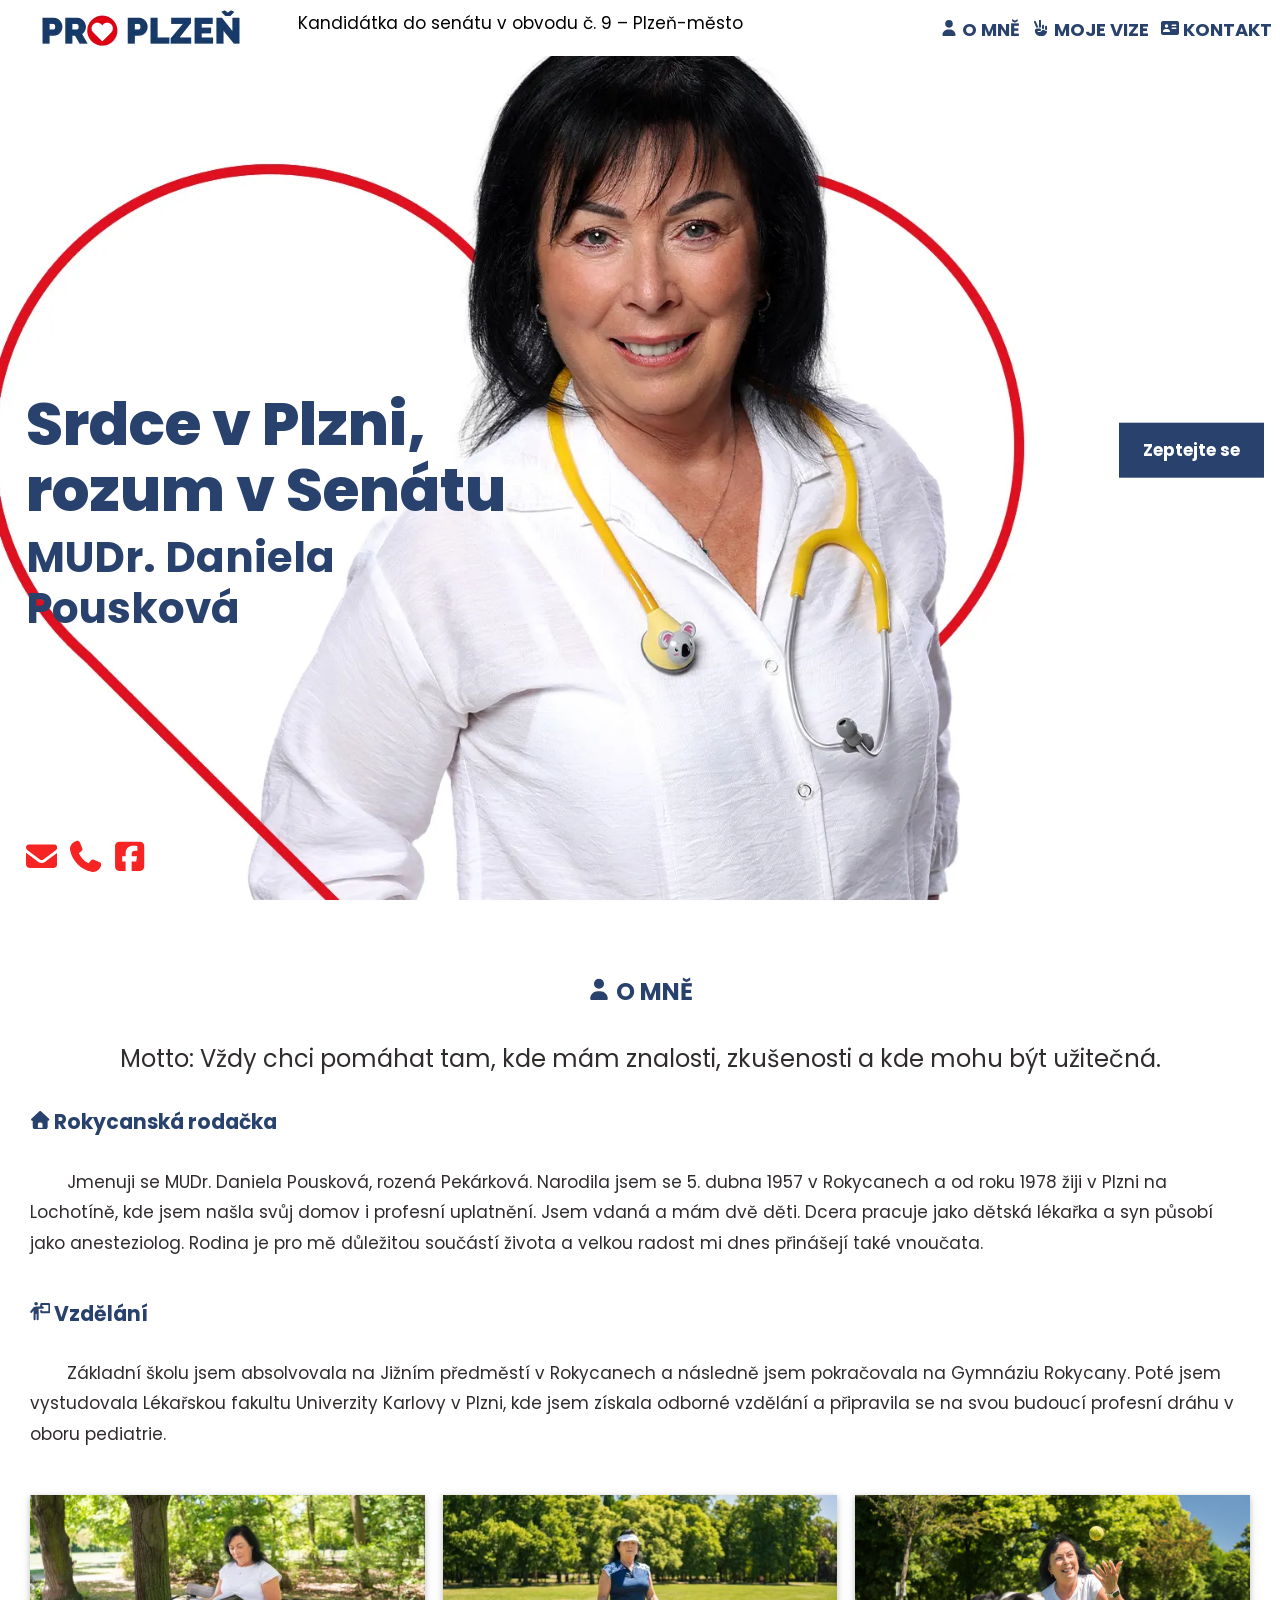
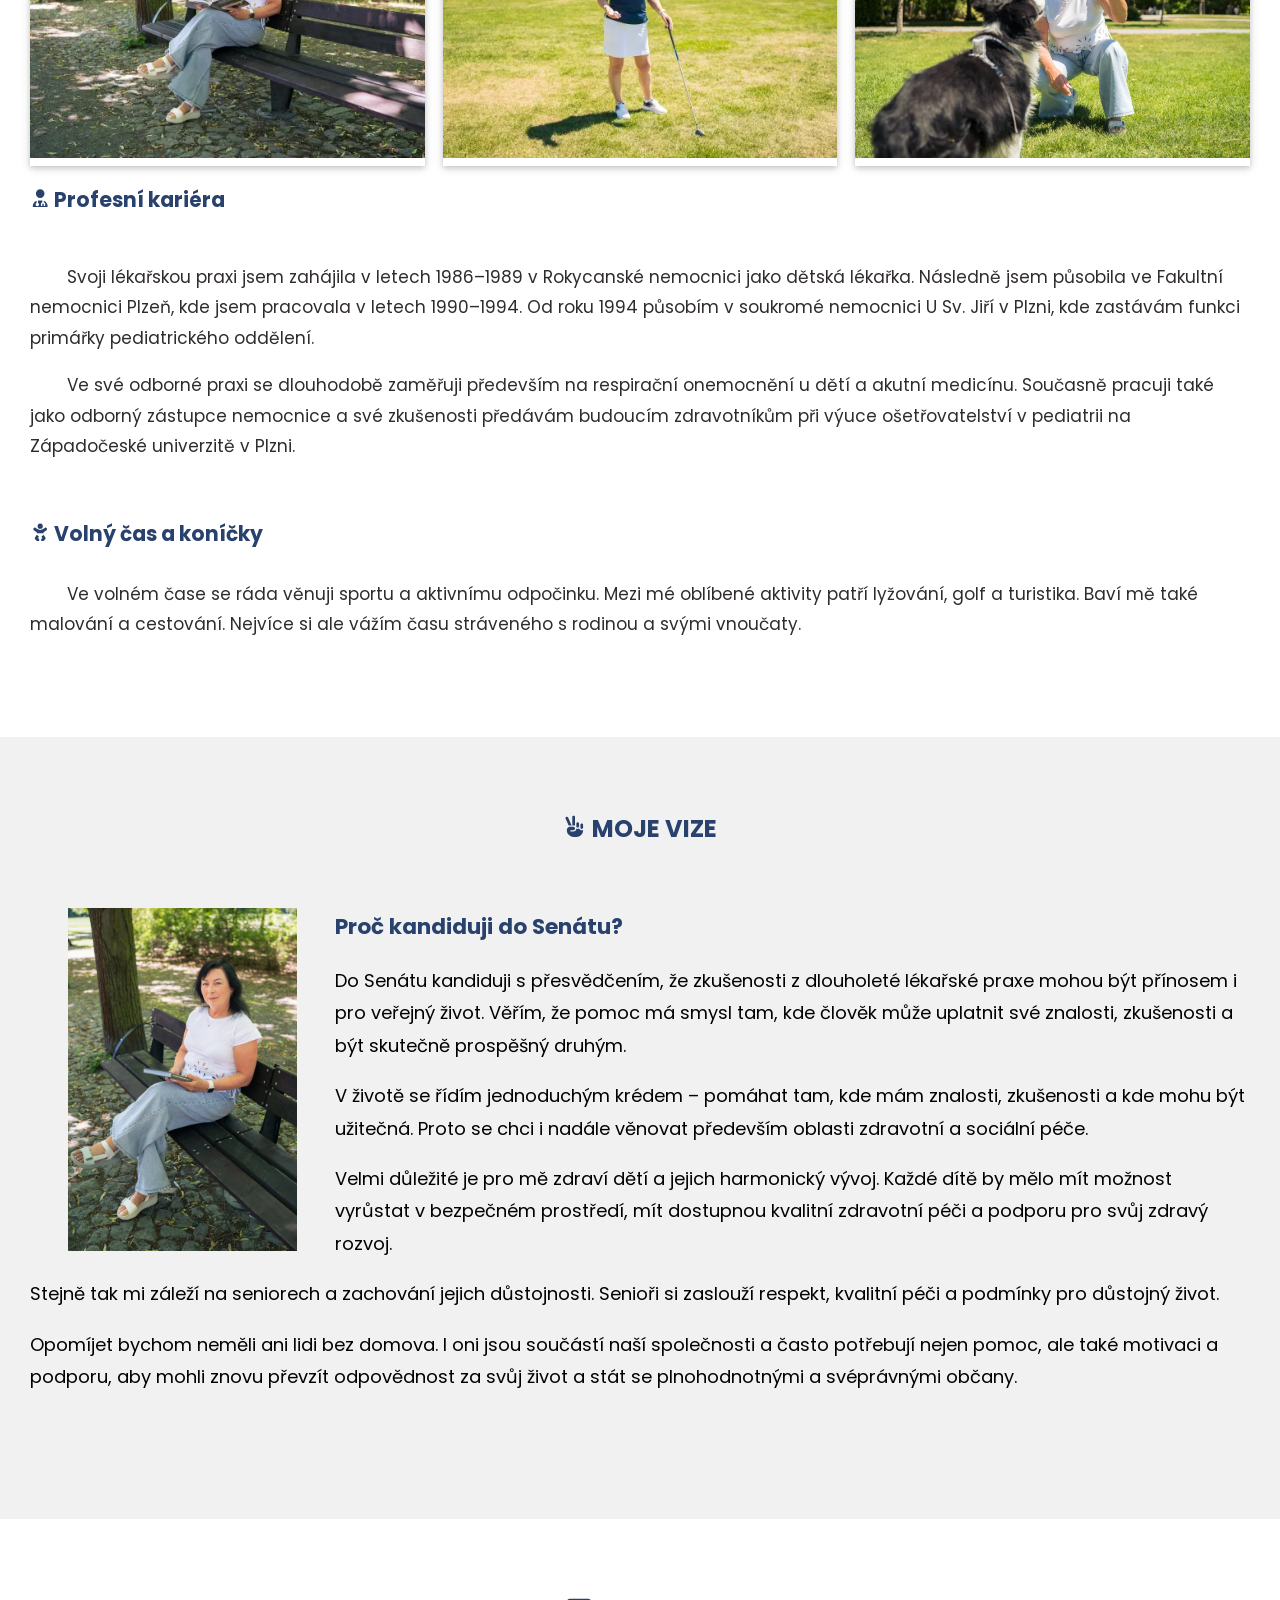
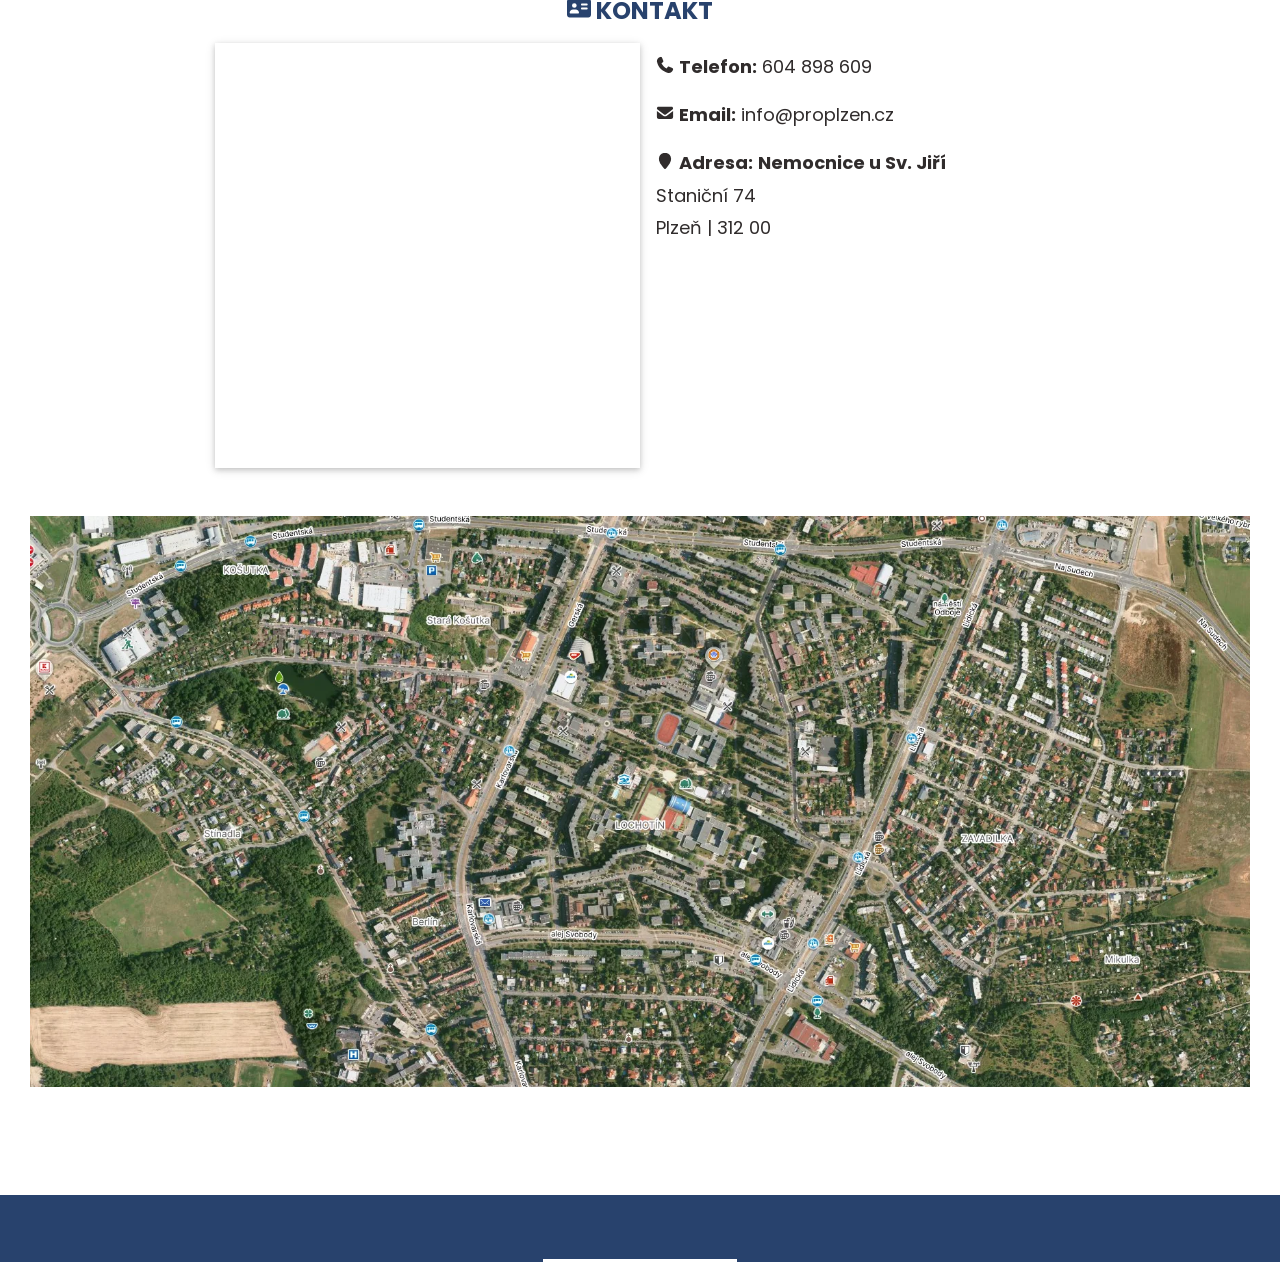
==== index.html @ 9924cae4 "Aktualizace" ====
<!DOCTYPE html><html lang="cs"><head><meta charset="UTF-8"><script type="application/ld+json">{
				"@context":"https://schema.org",
				"@type":"WebSite",
				"url":"https://pouskova.cz",
				"name":"MUDr. Daniela Pousková - MUDr. Daniela Pousková - kandidátka do senátu",
				"description":"Oficiální stránky kandidátky do senátu Pouskové",
				"publisher": {
					"@type":"Organization",
					"name":"QuickSoft CZ",
					"url":"https://pouskova.cz",
					"logo": {
						"@type":"ImageObject",
						"url":"https://pouskova.cz/img/icons/icon-512x512.png",
						"width": 512,
						"height": 512
					},
					"contactPoint": {
						"@type":"ContactPoint",
						"contactType":"Customer Support",
						"email":"&#105;&#110;&#102;&#111;&#64;&#112;&#114;&#111;&#112;&#108;&#122;&#101;&#110;&#46;&#99;&#122;",
						"telephone":"+420604898609",
						"areaServed":"CZ"
					}
				}
			}</script><title>MUDr. Daniela Pousková - kandidátka do senátu</title><meta name="viewport" content="width=device-width,initial-scale=1"><meta name="author" content="QuickSoft CZ"><meta name="robots" content="index, follow"><meta name="title" property="og:title" content="MUDr. Daniela Pousková - kandidátka do senátu"><meta name="description" property="og:description" content="Oficiální stránky kandidátky do senátu Pouskové"><meta name="keywords" property="og:keywords" content="MUDr. Daniela Pousková, kandidátka, senát české republiky, pediatr, pediatrička, senátorka"><meta property="og:type" content="website"><meta property="og:site_name" content="pouskova.cz"><meta property="og:locale" content="cs_CS"><meta property="og:url" content="https://pouskova.cz/index.html"><meta property="og:image" content="https://pouskova.cz/img/logoSocial.webp"><meta property="og:image:alt" content="MUDr. Daniela Pousková - kandidátka do senátu"><meta name="twitter:card" content="summary"><meta name="twitter:title" content="MUDr. Daniela Pousková - kandidátka do senátu"><meta name="twitter:description" content="Oficiální stránky kandidátky do senátu Pouskové"><meta name="twitter:image" content="https://pouskova.cz/img/twitter.webp"><link rel="stylesheet" href="styles.min.css?v=1.0.0"><script src="scripts.min.js?v=1.0.0"></script><link rel="apple-touch-icon" sizes="180x180" href="./img/icons/icon-180x180.png"><link rel="icon" type="image/x-icon" sizes="48x48" href="./img/icons/favicon.ico"><link rel="icon" type="image/png" sizes="32x32" href="./img/icons/icon-32x32.png"><link rel="icon" type="image/png" sizes="16x16" href="./img/icons/icon-16x16.png"><link rel="manifest" href="./site.webmanifest"><link rel="canonical" href="https://pouskova.cz/"></head><body><div class="w3-overlay w3-hide-large w3-animate-opacity menuCloser" title="Zavři menu" id="myOverlay"></div><div class="w3-top"><div class="w3-bar w3-white" id="myNavbar"><a href="#home" class="w3-bar-item logoWrapp"><img class="logo" alt="logo" src="img/logoObdelnik.webp"></a><div class="w3-center w3-hide-small w3-hide-medium"><div class="w3-bar-item text">Kandidátka do senátu v obvodu č. 9 – Plzeň-město</div></div><div class="w3-right w3-hide-small w3-hide-medium"><a href="#about" class="w3-bar-item w3-large w3-button"><svg class="fa"><use xlink:href="sprites/fa-solid.svg#user"></use></svg> O MNĚ </a><a href="#why" class="w3-bar-item w3-large w3-button"><svg class="fa"><use xlink:href="sprites/fa-solid.svg#hand-peace"></use></svg> MOJE VIZE </a><a href="#contact" class="w3-bar-item w3-large w3-button"><svg class="fa"><use xlink:href="sprites/fa-solid.svg#address-card"></use></svg> KONTAKT</a></div><span class="menuOpener w3-bar-item w3-button w3-right w3-hide-large"><svg class="fa"><use xlink:href="sprites/fa-solid.svg#bars"></use></svg></span></div></div><nav class="menuCloser w3-sidebar w3-bar-block color-1 w3-card w3-animate-left w3-hide-large w3-large" id="mySidebar"><span class="w3-bar-item w3-button w3-xlarge w3-padding-16"><svg class="fa w3-right"><use xlink:href="sprites/fa-solid.svg#close"></use></svg> </span><a href="#about" class="w3-bar-item w3-button w3-right-align">O MNĚ</a> <a href="#why" class="w3-bar-item w3-button w3-right-align">MOJE VIZE</a> <a href="#contact" class="w3-bar-item w3-button w3-right-align">KONTAKT</a></nav><header class="w3-display-container" id="home"><div class="bigTitle w3-display-left w3-text-white"><h1>Srdce v Plzni,<br>rozum v Senátu</h1><h2>MUDr. Daniela Pousková</h2></div><a href="#contact" class="w3-button askButton w3-padding-large w3-margin-right w3-hide-small w3-display-right w3-hide-medium">Zeptejte se</a><div class="contactIcons"><a href="mailto:&#105;&#110;&#102;&#111;&#64;&#112;&#114;&#111;&#112;&#108;&#122;&#101;&#110;&#46;&#99;&#122;" rel="nofollow" class="w3-hover-opacity"><svg class="fa"><use xlink:href="sprites/fa-solid.svg#envelope"></use></svg> </a><a href="tel:+420604898609" rel="nofollow" class="w3-hover-opacity"><svg class="fa"><use xlink:href="sprites/fa-solid.svg#phone"></use></svg> </a><a href="https://www.facebook.com/profile.php?id=61589358617683" target="_blank" rel="nofollow" class="w3-hover-opacity"><svg class="fa"><use xlink:href="sprites/fa-brands.svg#facebook-square"></use></svg></a></div></header><section class="w3-container" id="about"><h3 class="w3-center"><svg class="fa"><use xlink:href="sprites/fa-solid.svg#user"></use></svg> O MNĚ</h3><p class="w3-center w3-xlarge">Motto: Vždy chci pomáhat tam, kde mám znalosti, zkušenosti a kde mohu být užitečná.</p><div class="w3-section"><div class="header"><svg class="fa"><use xlink:href="sprites/fa-solid.svg#home"></use></svg> Rokycanská rodačka</div><div class="text">Jmenuji se MUDr. Daniela Pousková, rozená Pekárková. Narodila jsem se 5. dubna 1957 v Rokycanech a od roku 1978 žiji v Plzni na Lochotíně, kde jsem našla svůj domov i profesní uplatnění. Jsem vdaná a mám dvě děti. Dcera pracuje jako dětská lékařka a syn působí jako anesteziolog. Rodina je pro mě důležitou součástí života a velkou radost mi dnes přinášejí také vnoučata.</div></div><div class="w3-section"><div class="header"><svg class="fa"><use xlink:href="sprites/fa-solid.svg#person-chalkboard"></use></svg> Vzdělání</div><div class="text">Základní školu jsem absolvovala na Jižním předměstí v Rokycanech a následně jsem pokračovala na Gymnáziu Rokycany. Poté jsem vystudovala Lékařskou fakultu Univerzity Karlovy v Plzni, kde jsem získala odborné vzdělání a připravila se na svou budoucí profesní dráhu v oboru pediatrie.</div></div><div class="w3-row gallery w3-center"><div class="w3-third"><div class="w3-card"><picture><source srcset="imgResized/pouskova01-480.webp" media="(max-width: 768px)"><source srcset="imgResized/pouskova01-768.webp" media="(max-width: 1200px)"><source srcset="imgResized/pouskova01-1200.webp" media="(max-width: 1600px)"><img src="img/pouskova01.webp" class="w3-image" alt="MUDr. Daniela Pousková - vzdělání je poklad"></picture><div class="w3-container"></div></div></div><div class="w3-third"><div class="w3-card"><picture><source srcset="imgResized/pouskova07-480.webp" media="(max-width: 768px)"><source srcset="imgResized/pouskova07-768.webp" media="(max-width: 1200px)"><source srcset="imgResized/pouskova07-1200.webp" media="(max-width: 1600px)"><img src="img/pouskova07.webp" class="w3-image" alt="MUDr. Daniela Pousková - pohyb v přírodě radost"></picture><div class="w3-container"></div></div></div><div class="w3-third"><div class="w3-card"><picture><source srcset="imgResized/pouskova04-480.webp" media="(max-width: 768px)"><source srcset="imgResized/pouskova04-768.webp" media="(max-width: 1200px)"><source srcset="imgResized/pouskova04-1200.webp" media="(max-width: 1600px)"><img src="img/pouskova04.webp" class="w3-image" alt="MUDr. Daniela Pousková - mám ráda zvířata a ještě více lidi"></picture><div class="w3-container"></div></div></div></div><div class="w3-section"><div class="header"><svg class="fa"><use xlink:href="sprites/fa-solid.svg#user-doctor"></use></svg> Profesní kariéra</div><div class="text"><p>Svoji lékařskou praxi jsem zahájila v letech 1986–1989 v Rokycanské nemocnici jako dětská lékařka. Následně jsem působila ve Fakultní nemocnici Plzeň, kde jsem pracovala v letech 1990–1994. Od roku 1994 působím v soukromé nemocnici U Sv. Jiří v Plzni, kde zastávám funkci primářky pediatrického oddělení.</p><p>Ve své odborné praxi se dlouhodobě zaměřuji především na respirační onemocnění u dětí a akutní medicínu. Současně pracuji také jako odborný zástupce nemocnice a své zkušenosti předávám budoucím zdravotníkům při výuce ošetřovatelství v pediatrii na Západočeské univerzitě v Plzni.</p></div></div><div class="w3-section"><div class="header"><svg class="fa"><use xlink:href="sprites/fa-solid.svg#baby"></use></svg> Volný čas a koníčky</div><div class="text">Ve volném čase se ráda věnuji sportu a aktivnímu odpočinku. Mezi mé oblíbené aktivity patří lyžování, golf a turistika. Baví mě také malování a cestování. Nejvíce si ale vážím času stráveného s rodinou a svými vnoučaty.</div></div></section><section class="w3-container w3-light-grey" id="why"><h3 class="w3-center"><svg class="fa"><use xlink:href="sprites/fa-solid.svg#hand-peace"></use></svg> MOJE VIZE</h3><div class="w3-row w3-padding-48"><div class="w3-quarter gallery w3-center"><picture><source srcset="imgResized/pouskova02-480.webp" media="(max-width: 768px)"><source srcset="imgResized/pouskova02-768.webp" media="(max-width: 1200px)"><source srcset="imgResized/pouskova02-1200.webp" media="(max-width: 1600px)"><img src="img/pouskova02.webp" class="portrait" alt="MUDr. Daniela Pousková - chci lepší svět pro lidi i zvířata"></picture></div><div class="w3-large"><div class="header">Proč kandiduji do Senátu?</div><p>Do Senátu kandiduji s přesvědčením, že zkušenosti z dlouholeté lékařské praxe mohou být přínosem i pro veřejný život. Věřím, že pomoc má smysl tam, kde člověk může uplatnit své znalosti, zkušenosti a být skutečně prospěšný druhým.</p><p>V životě se řídím jednoduchým krédem – pomáhat tam, kde mám znalosti, zkušenosti a kde mohu být užitečná. Proto se chci i nadále věnovat především oblasti zdravotní a sociální péče.</p><p>Velmi důležité je pro mě zdraví dětí a jejich harmonický vývoj. Každé dítě by mělo mít možnost vyrůstat v bezpečném prostředí, mít dostupnou kvalitní zdravotní péči a podporu pro svůj zdravý rozvoj.</p><p>Stejně tak mi záleží na seniorech a zachování jejich důstojnosti. Senioři si zaslouží respekt, kvalitní péči a podmínky pro důstojný život.</p><p>Opomíjet bychom neměli ani lidi bez domova. I oni jsou součástí naší společnosti a často potřebují nejen pomoc, ale také motivaci a podporu, aby mohli znovu převzít odpovědnost za svůj život a stát se plnohodnotnými a svéprávnými občany.</p></div></div></section><section class="w3-container" id="contact"><h3 class="w3-center"><svg class="fa"><use xlink:href="sprites/fa-solid.svg#address-card"></use></svg> KONTAKT</h3><div class="w3-row"><div class="w3-half w3-large w3-right"><div class="w3-padding"><svg class="fa"><use xlink:href="sprites/fa-solid.svg#phone"></use></svg> <strong>Telefon:</strong> <a href="tel:+420604898609">604 898 609</a></div><div class="w3-padding"><svg class="fa"><use xlink:href="sprites/fa-solid.svg#envelope"></use></svg> <strong>Email:</strong><a href="mailto:&#105;&#110;&#102;&#111;&#64;&#112;&#114;&#111;&#112;&#108;&#122;&#101;&#110;&#46;&#99;&#122;"> &#105;&#110;&#102;&#111;&#64;&#112;&#114;&#111;&#112;&#108;&#122;&#101;&#110;&#46;&#99;&#122;</a></div><div class="w3-padding"><svg class="fa"><use xlink:href="sprites/fa-solid.svg#map-marker"></use></svg> <strong>Adresa:</strong> <a href="https://mapy.com/s/rezaresecu" target="_blank"><address><b>Nemocnice u Sv. Jiří</b><br>Staniční 74<br>Plzeň | 312 00</address></a></div></div><div class="w3-half gallery"><picture><source srcset="imgResized/pouskova06-480.webp" media="(max-width: 768px)"><source srcset="imgResized/pouskova06-768.webp" media="(max-width: 1200px)"><source srcset="imgResized/pouskova06.webp" media="(max-width: 1600px)"><img src="img/pouskova06.webp" alt="Plzeň město kde ráda žiji." class="w3-card-2 w3-image w3-hover-opacity photoDominanta w3-right"></picture></div></div><div class="w3-row w3-padding-48 w3-center"><div><a href="https://mapy.com/s/rezaresecu" target="_blank"><picture><source srcset="imgResized/map-480.webp" media="(max-width: 500px)"><source srcset="imgResized/map-768.webp" media="(max-width: 800px)"><source srcset="imgResized/map-1200.webp" media="(max-width: 1200px)"><img src="./img/map.webp" alt="Náhled mapy" class="w3-image"></picture></a></div></div></section><footer class="w3-center color-2 w3-padding-64"><a href="#home" class="w3-button w3-white"><span class="fa fa-arrow-up w3-margin-right"></span>Zpět na začátek</a><div class="w3-section contactIcons"><a href="mailto:&#105;&#110;&#102;&#111;&#64;&#112;&#114;&#111;&#112;&#108;&#122;&#101;&#110;&#46;&#99;&#122;" rel="nofollow" class="w3-hover-opacity w3-text-white"><svg class="fa"><use xlink:href="sprites/fa-solid.svg#envelope"></use></svg> </a><a href="tel:+420604898609" rel="nofollow" class="w3-hover-opacity w3-text-white"><svg class="fa"><use xlink:href="sprites/fa-solid.svg#phone"></use></svg> </a><a href="https://www.facebook.com/profile.php?id=61589358617683" target="_blank" rel="nofollow" class="w3-hover-opacity w3-text-white"><svg class="fa"><use xlink:href="sprites/fa-brands.svg#facebook-square"></use></svg></a></div><div>2026 | <a href="https://quicksoft.cz" rel="nofollow" target="_blank" title="Otevři stránky autora">QuickSoft CZ</a> <img src="https://tracker.stanislav.eu/track.php?site=pouskova.cz" class="w3-hide" alt="Visitor Tracking"></div></footer><div id="modal" class="w3-modal w3-black"><span class="w3-button w3-xxlarge w3-black w3-display-topright" title="Zavřít okno"><svg class="fa w3-right"><use xlink:href="sprites/fa-solid.svg#close"></use></svg></span><div class="w3-modal-content w3-animate-zoom w3-center w3-transparent"><img id="modalImage" class="w3-image" alt="popisek" src="./img/pouskova01.webp"><p id="caption" class="w3-opacity w3-large"></p></div></div></body></html>
---- styles.min.css ----
@font-face{font-family:'Poppins';font-style:italic;font-weight:100;font-display:swap;src:url(fonts/poppinsDevanagariItalic100.woff2) format('woff2');unicode-range:U+0900-097F,U+1CD0-1CF9,U+200C-200D,U+20A8,U+20B9,U+20F0,U+25CC,U+A830-A839,U+A8E0-A8FF,U+11B00-11B09}@font-face{font-family:'Poppins';font-style:italic;font-weight:100;font-display:swap;src:url(fonts/poppinsLatin-extItalic100.woff2) format('woff2');unicode-range:U+0100-02BA,U+02BD-02C5,U+02C7-02CC,U+02CE-02D7,U+02DD-02FF,U+0304,U+0308,U+0329,U+1D00-1DBF,U+1E00-1E9F,U+1EF2-1EFF,U+2020,U+20A0-20AB,U+20AD-20C0,U+2113,U+2C60-2C7F,U+A720-A7FF}@font-face{font-family:'Poppins';font-style:italic;font-weight:100;font-display:swap;src:url(fonts/poppinsLatinItalic100.woff2) format('woff2');unicode-range:U+0000-00FF,U+0131,U+0152-0153,U+02BB-02BC,U+02C6,U+02DA,U+02DC,U+0304,U+0308,U+0329,U+2000-206F,U+20AC,U+2122,U+2191,U+2193,U+2212,U+2215,U+FEFF,U+FFFD}@font-face{font-family:'Poppins';font-style:italic;font-weight:200;font-display:swap;src:url(fonts/poppinsDevanagariItalic200.woff2) format('woff2');unicode-range:U+0900-097F,U+1CD0-1CF9,U+200C-200D,U+20A8,U+20B9,U+20F0,U+25CC,U+A830-A839,U+A8E0-A8FF,U+11B00-11B09}@font-face{font-family:'Poppins';font-style:italic;font-weight:200;font-display:swap;src:url(fonts/poppinsLatin-extItalic200.woff2) format('woff2');unicode-range:U+0100-02BA,U+02BD-02C5,U+02C7-02CC,U+02CE-02D7,U+02DD-02FF,U+0304,U+0308,U+0329,U+1D00-1DBF,U+1E00-1E9F,U+1EF2-1EFF,U+2020,U+20A0-20AB,U+20AD-20C0,U+2113,U+2C60-2C7F,U+A720-A7FF}@font-face{font-family:'Poppins';font-style:italic;font-weight:200;font-display:swap;src:url(fonts/poppinsLatinItalic200.woff2) format('woff2');unicode-range:U+0000-00FF,U+0131,U+0152-0153,U+02BB-02BC,U+02C6,U+02DA,U+02DC,U+0304,U+0308,U+0329,U+2000-206F,U+20AC,U+2122,U+2191,U+2193,U+2212,U+2215,U+FEFF,U+FFFD}@font-face{font-family:'Poppins';font-style:italic;font-weight:300;font-display:swap;src:url(fonts/poppinsDevanagariItalic300.woff2) format('woff2');unicode-range:U+0900-097F,U+1CD0-1CF9,U+200C-200D,U+20A8,U+20B9,U+20F0,U+25CC,U+A830-A839,U+A8E0-A8FF,U+11B00-11B09}@font-face{font-family:'Poppins';font-style:italic;font-weight:300;font-display:swap;src:url(fonts/poppinsLatin-extItalic300.woff2) format('woff2');unicode-range:U+0100-02BA,U+02BD-02C5,U+02C7-02CC,U+02CE-02D7,U+02DD-02FF,U+0304,U+0308,U+0329,U+1D00-1DBF,U+1E00-1E9F,U+1EF2-1EFF,U+2020,U+20A0-20AB,U+20AD-20C0,U+2113,U+2C60-2C7F,U+A720-A7FF}@font-face{font-family:'Poppins';font-style:italic;font-weight:300;font-display:swap;src:url(fonts/poppinsLatinItalic300.woff2) format('woff2');unicode-range:U+0000-00FF,U+0131,U+0152-0153,U+02BB-02BC,U+02C6,U+02DA,U+02DC,U+0304,U+0308,U+0329,U+2000-206F,U+20AC,U+2122,U+2191,U+2193,U+2212,U+2215,U+FEFF,U+FFFD}@font-face{font-family:'Poppins';font-style:italic;font-weight:400;font-display:swap;src:url(fonts/poppinsDevanagariItalic400.woff2) format('woff2');unicode-range:U+0900-097F,U+1CD0-1CF9,U+200C-200D,U+20A8,U+20B9,U+20F0,U+25CC,U+A830-A839,U+A8E0-A8FF,U+11B00-11B09}@font-face{font-family:'Poppins';font-style:italic;font-weight:400;font-display:swap;src:url(fonts/poppinsLatin-extItalic400.woff2) format('woff2');unicode-range:U+0100-02BA,U+02BD-02C5,U+02C7-02CC,U+02CE-02D7,U+02DD-02FF,U+0304,U+0308,U+0329,U+1D00-1DBF,U+1E00-1E9F,U+1EF2-1EFF,U+2020,U+20A0-20AB,U+20AD-20C0,U+2113,U+2C60-2C7F,U+A720-A7FF}@font-face{font-family:'Poppins';font-style:italic;font-weight:400;font-display:swap;src:url(fonts/poppinsLatinItalic400.woff2) format('woff2');unicode-range:U+0000-00FF,U+0131,U+0152-0153,U+02BB-02BC,U+02C6,U+02DA,U+02DC,U+0304,U+0308,U+0329,U+2000-206F,U+20AC,U+2122,U+2191,U+2193,U+2212,U+2215,U+FEFF,U+FFFD}@font-face{font-family:'Poppins';font-style:italic;font-weight:500;font-display:swap;src:url(fonts/poppinsDevanagariItalic500.woff2) format('woff2');unicode-range:U+0900-097F,U+1CD0-1CF9,U+200C-200D,U+20A8,U+20B9,U+20F0,U+25CC,U+A830-A839,U+A8E0-A8FF,U+11B00-11B09}@font-face{font-family:'Poppins';font-style:italic;font-weight:500;font-display:swap;src:url(fonts/poppinsLatin-extItalic500.woff2) format('woff2');unicode-range:U+0100-02BA,U+02BD-02C5,U+02C7-02CC,U+02CE-02D7,U+02DD-02FF,U+0304,U+0308,U+0329,U+1D00-1DBF,U+1E00-1E9F,U+1EF2-1EFF,U+2020,U+20A0-20AB,U+20AD-20C0,U+2113,U+2C60-2C7F,U+A720-A7FF}@font-face{font-family:'Poppins';font-style:italic;font-weight:500;font-display:swap;src:url(fonts/poppinsLatinItalic500.woff2) format('woff2');unicode-range:U+0000-00FF,U+0131,U+0152-0153,U+02BB-02BC,U+02C6,U+02DA,U+02DC,U+0304,U+0308,U+0329,U+2000-206F,U+20AC,U+2122,U+2191,U+2193,U+2212,U+2215,U+FEFF,U+FFFD}@font-face{font-family:'Poppins';font-style:italic;font-weight:600;font-display:swap;src:url(fonts/poppinsDevanagariItalic600.woff2) format('woff2');unicode-range:U+0900-097F,U+1CD0-1CF9,U+200C-200D,U+20A8,U+20B9,U+20F0,U+25CC,U+A830-A839,U+A8E0-A8FF,U+11B00-11B09}@font-face{font-family:'Poppins';font-style:italic;font-weight:600;font-display:swap;src:url(fonts/poppinsLatin-extItalic600.woff2) format('woff2');unicode-range:U+0100-02BA,U+02BD-02C5,U+02C7-02CC,U+02CE-02D7,U+02DD-02FF,U+0304,U+0308,U+0329,U+1D00-1DBF,U+1E00-1E9F,U+1EF2-1EFF,U+2020,U+20A0-20AB,U+20AD-20C0,U+2113,U+2C60-2C7F,U+A720-A7FF}@font-face{font-family:'Poppins';font-style:italic;font-weight:600;font-display:swap;src:url(fonts/poppinsLatinItalic600.woff2) format('woff2');unicode-range:U+0000-00FF,U+0131,U+0152-0153,U+02BB-02BC,U+02C6,U+02DA,U+02DC,U+0304,U+0308,U+0329,U+2000-206F,U+20AC,U+2122,U+2191,U+2193,U+2212,U+2215,U+FEFF,U+FFFD}@font-face{font-family:'Poppins';font-style:italic;font-weight:700;font-display:swap;src:url(fonts/poppinsDevanagariItalic700.woff2) format('woff2');unicode-range:U+0900-097F,U+1CD0-1CF9,U+200C-200D,U+20A8,U+20B9,U+20F0,U+25CC,U+A830-A839,U+A8E0-A8FF,U+11B00-11B09}@font-face{font-family:'Poppins';font-style:italic;font-weight:700;font-display:swap;src:url(fonts/poppinsLatin-extItalic700.woff2) format('woff2');unicode-range:U+0100-02BA,U+02BD-02C5,U+02C7-02CC,U+02CE-02D7,U+02DD-02FF,U+0304,U+0308,U+0329,U+1D00-1DBF,U+1E00-1E9F,U+1EF2-1EFF,U+2020,U+20A0-20AB,U+20AD-20C0,U+2113,U+2C60-2C7F,U+A720-A7FF}@font-face{font-family:'Poppins';font-style:italic;font-weight:700;font-display:swap;src:url(fonts/poppinsLatinItalic700.woff2) format('woff2');unicode-range:U+0000-00FF,U+0131,U+0152-0153,U+02BB-02BC,U+02C6,U+02DA,U+02DC,U+0304,U+0308,U+0329,U+2000-206F,U+20AC,U+2122,U+2191,U+2193,U+2212,U+2215,U+FEFF,U+FFFD}@font-face{font-family:'Poppins';font-style:italic;font-weight:800;font-display:swap;src:url(fonts/poppinsDevanagariItalic800.woff2) format('woff2');unicode-range:U+0900-097F,U+1CD0-1CF9,U+200C-200D,U+20A8,U+20B9,U+20F0,U+25CC,U+A830-A839,U+A8E0-A8FF,U+11B00-11B09}@font-face{font-family:'Poppins';font-style:italic;font-weight:800;font-display:swap;src:url(fonts/poppinsLatin-extItalic800.woff2) format('woff2');unicode-range:U+0100-02BA,U+02BD-02C5,U+02C7-02CC,U+02CE-02D7,U+02DD-02FF,U+0304,U+0308,U+0329,U+1D00-1DBF,U+1E00-1E9F,U+1EF2-1EFF,U+2020,U+20A0-20AB,U+20AD-20C0,U+2113,U+2C60-2C7F,U+A720-A7FF}@font-face{font-family:'Poppins';font-style:italic;font-weight:800;font-display:swap;src:url(fonts/poppinsLatinItalic800.woff2) format('woff2');unicode-range:U+0000-00FF,U+0131,U+0152-0153,U+02BB-02BC,U+02C6,U+02DA,U+02DC,U+0304,U+0308,U+0329,U+2000-206F,U+20AC,U+2122,U+2191,U+2193,U+2212,U+2215,U+FEFF,U+FFFD}@font-face{font-family:'Poppins';font-style:italic;font-weight:900;font-display:swap;src:url(fonts/poppinsDevanagariItalic900.woff2) format('woff2');unicode-range:U+0900-097F,U+1CD0-1CF9,U+200C-200D,U+20A8,U+20B9,U+20F0,U+25CC,U+A830-A839,U+A8E0-A8FF,U+11B00-11B09}@font-face{font-family:'Poppins';font-style:italic;font-weight:900;font-display:swap;src:url(fonts/poppinsLatin-extItalic900.woff2) format('woff2');unicode-range:U+0100-02BA,U+02BD-02C5,U+02C7-02CC,U+02CE-02D7,U+02DD-02FF,U+0304,U+0308,U+0329,U+1D00-1DBF,U+1E00-1E9F,U+1EF2-1EFF,U+2020,U+20A0-20AB,U+20AD-20C0,U+2113,U+2C60-2C7F,U+A720-A7FF}@font-face{font-family:'Poppins';font-style:italic;font-weight:900;font-display:swap;src:url(fonts/poppinsLatinItalic900.woff2) format('woff2');unicode-range:U+0000-00FF,U+0131,U+0152-0153,U+02BB-02BC,U+02C6,U+02DA,U+02DC,U+0304,U+0308,U+0329,U+2000-206F,U+20AC,U+2122,U+2191,U+2193,U+2212,U+2215,U+FEFF,U+FFFD}@font-face{font-family:'Poppins';font-style:normal;font-weight:100;font-display:swap;src:url(fonts/poppinsDevanagariNormal100.woff2) format('woff2');unicode-range:U+0900-097F,U+1CD0-1CF9,U+200C-200D,U+20A8,U+20B9,U+20F0,U+25CC,U+A830-A839,U+A8E0-A8FF,U+11B00-11B09}@font-face{font-family:'Poppins';font-style:normal;font-weight:100;font-display:swap;src:url(fonts/poppinsLatin-extNormal100.woff2) format('woff2');unicode-range:U+0100-02BA,U+02BD-02C5,U+02C7-02CC,U+02CE-02D7,U+02DD-02FF,U+0304,U+0308,U+0329,U+1D00-1DBF,U+1E00-1E9F,U+1EF2-1EFF,U+2020,U+20A0-20AB,U+20AD-20C0,U+2113,U+2C60-2C7F,U+A720-A7FF}@font-face{font-family:'Poppins';font-style:normal;font-weight:100;font-display:swap;src:url(fonts/poppinsLatinNormal100.woff2) format('woff2');unicode-range:U+0000-00FF,U+0131,U+0152-0153,U+02BB-02BC,U+02C6,U+02DA,U+02DC,U+0304,U+0308,U+0329,U+2000-206F,U+20AC,U+2122,U+2191,U+2193,U+2212,U+2215,U+FEFF,U+FFFD}@font-face{font-family:'Poppins';font-style:normal;font-weight:200;font-display:swap;src:url(fonts/poppinsDevanagariNormal200.woff2) format('woff2');unicode-range:U+0900-097F,U+1CD0-1CF9,U+200C-200D,U+20A8,U+20B9,U+20F0,U+25CC,U+A830-A839,U+A8E0-A8FF,U+11B00-11B09}@font-face{font-family:'Poppins';font-style:normal;font-weight:200;font-display:swap;src:url(fonts/poppinsLatin-extNormal200.woff2) format('woff2');unicode-range:U+0100-02BA,U+02BD-02C5,U+02C7-02CC,U+02CE-02D7,U+02DD-02FF,U+0304,U+0308,U+0329,U+1D00-1DBF,U+1E00-1E9F,U+1EF2-1EFF,U+2020,U+20A0-20AB,U+20AD-20C0,U+2113,U+2C60-2C7F,U+A720-A7FF}@font-face{font-family:'Poppins';font-style:normal;font-weight:200;font-display:swap;src:url(fonts/poppinsLatinNormal200.woff2) format('woff2');unicode-range:U+0000-00FF,U+0131,U+0152-0153,U+02BB-02BC,U+02C6,U+02DA,U+02DC,U+0304,U+0308,U+0329,U+2000-206F,U+20AC,U+2122,U+2191,U+2193,U+2212,U+2215,U+FEFF,U+FFFD}@font-face{font-family:'Poppins';font-style:normal;font-weight:300;font-display:swap;src:url(fonts/poppinsDevanagariNormal300.woff2) format('woff2');unicode-range:U+0900-097F,U+1CD0-1CF9,U+200C-200D,U+20A8,U+20B9,U+20F0,U+25CC,U+A830-A839,U+A8E0-A8FF,U+11B00-11B09}@font-face{font-family:'Poppins';font-style:normal;font-weight:300;font-display:swap;src:url(fonts/poppinsLatin-extNormal300.woff2) format('woff2');unicode-range:U+0100-02BA,U+02BD-02C5,U+02C7-02CC,U+02CE-02D7,U+02DD-02FF,U+0304,U+0308,U+0329,U+1D00-1DBF,U+1E00-1E9F,U+1EF2-1EFF,U+2020,U+20A0-20AB,U+20AD-20C0,U+2113,U+2C60-2C7F,U+A720-A7FF}@font-face{font-family:'Poppins';font-style:normal;font-weight:300;font-display:swap;src:url(fonts/poppinsLatinNormal300.woff2) format('woff2');unicode-range:U+0000-00FF,U+0131,U+0152-0153,U+02BB-02BC,U+02C6,U+02DA,U+02DC,U+0304,U+0308,U+0329,U+2000-206F,U+20AC,U+2122,U+2191,U+2193,U+2212,U+2215,U+FEFF,U+FFFD}@font-face{font-family:'Poppins';font-style:normal;font-weight:400;font-display:swap;src:url(fonts/poppinsDevanagariNormal400.woff2) format('woff2');unicode-range:U+0900-097F,U+1CD0-1CF9,U+200C-200D,U+20A8,U+20B9,U+20F0,U+25CC,U+A830-A839,U+A8E0-A8FF,U+11B00-11B09}@font-face{font-family:'Poppins';font-style:normal;font-weight:400;font-display:swap;src:url(fonts/poppinsLatin-extNormal400.woff2) format('woff2');unicode-range:U+0100-02BA,U+02BD-02C5,U+02C7-02CC,U+02CE-02D7,U+02DD-02FF,U+0304,U+0308,U+0329,U+1D00-1DBF,U+1E00-1E9F,U+1EF2-1EFF,U+2020,U+20A0-20AB,U+20AD-20C0,U+2113,U+2C60-2C7F,U+A720-A7FF}@font-face{font-family:'Poppins';font-style:normal;font-weight:400;font-display:swap;src:url(fonts/poppinsLatinNormal400.woff2) format('woff2');unicode-range:U+0000-00FF,U+0131,U+0152-0153,U+02BB-02BC,U+02C6,U+02DA,U+02DC,U+0304,U+0308,U+0329,U+2000-206F,U+20AC,U+2122,U+2191,U+2193,U+2212,U+2215,U+FEFF,U+FFFD}@font-face{font-family:'Poppins';font-style:normal;font-weight:500;font-display:swap;src:url(fonts/poppinsDevanagariNormal500.woff2) format('woff2');unicode-range:U+0900-097F,U+1CD0-1CF9,U+200C-200D,U+20A8,U+20B9,U+20F0,U+25CC,U+A830-A839,U+A8E0-A8FF,U+11B00-11B09}@font-face{font-family:'Poppins';font-style:normal;font-weight:500;font-display:swap;src:url(fonts/poppinsLatin-extNormal500.woff2) format('woff2');unicode-range:U+0100-02BA,U+02BD-02C5,U+02C7-02CC,U+02CE-02D7,U+02DD-02FF,U+0304,U+0308,U+0329,U+1D00-1DBF,U+1E00-1E9F,U+1EF2-1EFF,U+2020,U+20A0-20AB,U+20AD-20C0,U+2113,U+2C60-2C7F,U+A720-A7FF}@font-face{font-family:'Poppins';font-style:normal;font-weight:500;font-display:swap;src:url(fonts/poppinsLatinNormal500.woff2) format('woff2');unicode-range:U+0000-00FF,U+0131,U+0152-0153,U+02BB-02BC,U+02C6,U+02DA,U+02DC,U+0304,U+0308,U+0329,U+2000-206F,U+20AC,U+2122,U+2191,U+2193,U+2212,U+2215,U+FEFF,U+FFFD}@font-face{font-family:'Poppins';font-style:normal;font-weight:600;font-display:swap;src:url(fonts/poppinsDevanagariNormal600.woff2) format('woff2');unicode-range:U+0900-097F,U+1CD0-1CF9,U+200C-200D,U+20A8,U+20B9,U+20F0,U+25CC,U+A830-A839,U+A8E0-A8FF,U+11B00-11B09}@font-face{font-family:'Poppins';font-style:normal;font-weight:600;font-display:swap;src:url(fonts/poppinsLatin-extNormal600.woff2) format('woff2');unicode-range:U+0100-02BA,U+02BD-02C5,U+02C7-02CC,U+02CE-02D7,U+02DD-02FF,U+0304,U+0308,U+0329,U+1D00-1DBF,U+1E00-1E9F,U+1EF2-1EFF,U+2020,U+20A0-20AB,U+20AD-20C0,U+2113,U+2C60-2C7F,U+A720-A7FF}@font-face{font-family:'Poppins';font-style:normal;font-weight:600;font-display:swap;src:url(fonts/poppinsLatinNormal600.woff2) format('woff2');unicode-range:U+0000-00FF,U+0131,U+0152-0153,U+02BB-02BC,U+02C6,U+02DA,U+02DC,U+0304,U+0308,U+0329,U+2000-206F,U+20AC,U+2122,U+2191,U+2193,U+2212,U+2215,U+FEFF,U+FFFD}@font-face{font-family:'Poppins';font-style:normal;font-weight:700;font-display:swap;src:url(fonts/poppinsDevanagariNormal700.woff2) format('woff2');unicode-range:U+0900-097F,U+1CD0-1CF9,U+200C-200D,U+20A8,U+20B9,U+20F0,U+25CC,U+A830-A839,U+A8E0-A8FF,U+11B00-11B09}@font-face{font-family:'Poppins';font-style:normal;font-weight:700;font-display:swap;src:url(fonts/poppinsLatin-extNormal700.woff2) format('woff2');unicode-range:U+0100-02BA,U+02BD-02C5,U+02C7-02CC,U+02CE-02D7,U+02DD-02FF,U+0304,U+0308,U+0329,U+1D00-1DBF,U+1E00-1E9F,U+1EF2-1EFF,U+2020,U+20A0-20AB,U+20AD-20C0,U+2113,U+2C60-2C7F,U+A720-A7FF}@font-face{font-family:'Poppins';font-style:normal;font-weight:700;font-display:swap;src:url(fonts/poppinsLatinNormal700.woff2) format('woff2');unicode-range:U+0000-00FF,U+0131,U+0152-0153,U+02BB-02BC,U+02C6,U+02DA,U+02DC,U+0304,U+0308,U+0329,U+2000-206F,U+20AC,U+2122,U+2191,U+2193,U+2212,U+2215,U+FEFF,U+FFFD}@font-face{font-family:'Poppins';font-style:normal;font-weight:800;font-display:swap;src:url(fonts/poppinsDevanagariNormal800.woff2) format('woff2');unicode-range:U+0900-097F,U+1CD0-1CF9,U+200C-200D,U+20A8,U+20B9,U+20F0,U+25CC,U+A830-A839,U+A8E0-A8FF,U+11B00-11B09}@font-face{font-family:'Poppins';font-style:normal;font-weight:800;font-display:swap;src:url(fonts/poppinsLatin-extNormal800.woff2) format('woff2');unicode-range:U+0100-02BA,U+02BD-02C5,U+02C7-02CC,U+02CE-02D7,U+02DD-02FF,U+0304,U+0308,U+0329,U+1D00-1DBF,U+1E00-1E9F,U+1EF2-1EFF,U+2020,U+20A0-20AB,U+20AD-20C0,U+2113,U+2C60-2C7F,U+A720-A7FF}@font-face{font-family:'Poppins';font-style:normal;font-weight:800;font-display:swap;src:url(fonts/poppinsLatinNormal800.woff2) format('woff2');unicode-range:U+0000-00FF,U+0131,U+0152-0153,U+02BB-02BC,U+02C6,U+02DA,U+02DC,U+0304,U+0308,U+0329,U+2000-206F,U+20AC,U+2122,U+2191,U+2193,U+2212,U+2215,U+FEFF,U+FFFD}@font-face{font-family:'Poppins';font-style:normal;font-weight:900;font-display:swap;src:url(fonts/poppinsDevanagariNormal900.woff2) format('woff2');unicode-range:U+0900-097F,U+1CD0-1CF9,U+200C-200D,U+20A8,U+20B9,U+20F0,U+25CC,U+A830-A839,U+A8E0-A8FF,U+11B00-11B09}@font-face{font-family:'Poppins';font-style:normal;font-weight:900;font-display:swap;src:url(fonts/poppinsLatin-extNormal900.woff2) format('woff2');unicode-range:U+0100-02BA,U+02BD-02C5,U+02C7-02CC,U+02CE-02D7,U+02DD-02FF,U+0304,U+0308,U+0329,U+1D00-1DBF,U+1E00-1E9F,U+1EF2-1EFF,U+2020,U+20A0-20AB,U+20AD-20C0,U+2113,U+2C60-2C7F,U+A720-A7FF}@font-face{font-family:'Poppins';font-style:normal;font-weight:900;font-display:swap;src:url(fonts/poppinsLatinNormal900.woff2) format('woff2');unicode-range:U+0000-00FF,U+0131,U+0152-0153,U+02BB-02BC,U+02C6,U+02DA,U+02DC,U+0304,U+0308,U+0329,U+2000-206F,U+20AC,U+2122,U+2191,U+2193,U+2212,U+2215,U+FEFF,U+FFFD}html{box-sizing:border-box}*,*:before,*:after{box-sizing:inherit}html{-ms-text-size-adjust:100%;-webkit-text-size-adjust:100%}body{margin:0}article,aside,details,figcaption,figure,footer,header,main,menu,nav,section{display:block}summary{display:list-item}audio,canvas,progress,video{display:inline-block}progress{vertical-align:baseline}audio:not([controls]){display:none;height:0}[hidden],template{display:none}a{background-color:transparent}a:active,a:hover{outline-width:0}abbr[title]{border-bottom:0;text-decoration:underline;text-decoration:underline dotted}b,strong{font-weight:bolder}dfn{font-style:italic}mark{background:#ff0;color:#000}small{font-size:80%}sub,sup{font-size:75%;line-height:0;position:relative;vertical-align:baseline}sub{bottom:-0.25em}sup{top:-0.5em}figure{margin:1em 40px}img{border-style:none}code,kbd,pre,samp{font-family:monospace,monospace;font-size:1em}hr{box-sizing:content-box;height:0;overflow:visible}button,input,select,textarea,optgroup{font:inherit;margin:0}optgroup{font-weight:bold}button,input{overflow:visible}button,select{text-transform:none}button,[type=button],[type=reset],[type=submit]{-webkit-appearance:button}button::-moz-focus-inner,[type=button]::-moz-focus-inner,[type=reset]::-moz-focus-inner,[type=submit]::-moz-focus-inner{border-style:none;padding:0}button:-moz-focusring,[type=button]:-moz-focusring,[type=reset]:-moz-focusring,[type=submit]:-moz-focusring{outline:1px dotted ButtonText}fieldset{border:1px solid silver;margin:0 2px;padding:.35em .625em .75em}legend{color:inherit;display:table;max-width:100%;padding:0;white-space:normal}textarea{overflow:auto}[type=checkbox],[type=radio]{padding:0}[type=number]::-webkit-inner-spin-button,[type=number]::-webkit-outer-spin-button{height:auto}[type=search]{-webkit-appearance:textfield;outline-offset:-2px}[type=search]::-webkit-search-decoration{-webkit-appearance:none}::-webkit-file-upload-button{-webkit-appearance:button;font:inherit}html,body{font-family:Verdana,sans-serif;font-size:15px;line-height:1.5}html{overflow-x:hidden}h1{font-size:36px}h2{font-size:30px}h3{font-size:24px}h4{font-size:20px}h5{font-size:18px}h6{font-size:16px}.w3-serif{font-family:serif}.w3-sans-serif{font-family:sans-serif}.w3-cursive{font-family:cursive}.w3-monospace{font-family:monospace}h1,h2,h3,h4,h5,h6{font-family:"Segoe UI",Arial,sans-serif;font-weight:400;margin:10px 0}.w3-wide{letter-spacing:4px}hr{border:0;border-top:1px solid #eee;margin:20px 0}.w3-image{max-width:100%;height:auto}img{vertical-align:middle}a{color:inherit}.w3-table,.w3-table-all{border-collapse:collapse;border-spacing:0;width:100%;display:table}.w3-table-all{border:1px solid #ccc}.w3-bordered tr,.w3-table-all tr{border-bottom:1px solid #ddd}.w3-striped tbody tr:nth-child(even){background-color:#f1f1f1}.w3-table-all tr:nth-child(odd){background-color:#fff}.w3-table-all tr:nth-child(even){background-color:#f1f1f1}.w3-hoverable tbody tr:hover,.w3-ul.w3-hoverable li:hover{background-color:#ccc}.w3-centered tr th,.w3-centered tr td{text-align:center}.w3-table td,.w3-table th,.w3-table-all td,.w3-table-all th{padding:8px 8px;display:table-cell;text-align:left;vertical-align:top}.w3-table th:first-child,.w3-table td:first-child,.w3-table-all th:first-child,.w3-table-all td:first-child{padding-left:16px}.w3-btn,.w3-button{border:0;display:inline-block;padding:8px 16px;vertical-align:middle;overflow:hidden;text-decoration:none;color:inherit;background-color:inherit;text-align:center;cursor:pointer;white-space:nowrap}.w3-btn:hover{box-shadow:0 8px 16px 0 rgba(0,0,0,0.2),0 6px 20px 0 rgba(0,0,0,0.19)}.w3-btn,.w3-button{-webkit-touch-callout:none;-webkit-user-select:none;-khtml-user-select:none;-moz-user-select:none;-ms-user-select:none;user-select:none}.w3-disabled,.w3-btn:disabled,.w3-button:disabled{cursor:not-allowed;opacity:.3}.w3-disabled *,:disabled *{pointer-events:none}.w3-btn.w3-disabled:hover,.w3-btn:disabled:hover{box-shadow:none}.w3-badge,.w3-tag{background-color:#000;color:#fff;display:inline-block;padding-left:8px;padding-right:8px;text-align:center}.w3-badge{border-radius:50%}.w3-ul{list-style-type:none;padding:0;margin:0}.w3-ul li{padding:8px 16px;border-bottom:1px solid #ddd}.w3-ul li:last-child{border-bottom:0}.w3-tooltip,.w3-display-container{position:relative}.w3-tooltip .w3-text{display:none}.w3-tooltip:hover .w3-text{display:inline-block}.w3-ripple:active{opacity:.5}.w3-ripple{transition:opacity 0s}.w3-input{padding:8px;display:block;border:0;border-bottom:1px solid #ccc;width:100%}.w3-select{padding:9px 0;width:100%;border:0;border-bottom:1px solid #ccc}.w3-dropdown-click,.w3-dropdown-hover{position:relative;display:inline-block;cursor:pointer}.w3-dropdown-hover:hover .w3-dropdown-content{display:block}.w3-dropdown-hover:first-child,.w3-dropdown-click:hover{background-color:#ccc;color:#000}.w3-dropdown-hover:hover>.w3-button:first-child,.w3-dropdown-click:hover>.w3-button:first-child{background-color:#ccc;color:#000}.w3-dropdown-content{cursor:auto;color:#000;background-color:#fff;display:none;position:absolute;min-width:160px;margin:0;padding:0;z-index:1}.w3-check,.w3-radio{width:24px;height:24px;position:relative;top:6px}.w3-sidebar{height:100%;width:200px;background-color:#fff;position:fixed !important;z-index:1;overflow:auto}.w3-bar-block .w3-dropdown-hover,.w3-bar-block .w3-dropdown-click{width:100%}.w3-bar-block .w3-dropdown-hover .w3-dropdown-content,.w3-bar-block .w3-dropdown-click .w3-dropdown-content{min-width:100%}.w3-bar-block .w3-dropdown-hover .w3-button,.w3-bar-block .w3-dropdown-click .w3-button{width:100%;text-align:left;padding:8px 16px}.w3-main,#main{transition:margin-left .4s}.w3-modal{z-index:3;display:none;padding-top:100px;position:fixed;left:0;top:0;width:100%;height:100%;overflow:auto;background-color:#000;background-color:rgba(0,0,0,0.4)}.w3-modal-content{margin:auto;background-color:#fff;position:relative;padding:0;outline:0;width:600px}.w3-bar{width:100%;overflow:hidden}.w3-center .w3-bar{display:inline-block;width:auto}.w3-bar .w3-bar-item{padding:8px 16px;float:left;width:auto;border:0;display:block;outline:0}.w3-bar .w3-dropdown-hover,.w3-bar .w3-dropdown-click{position:static;float:left}.w3-bar .w3-button{white-space:normal}.w3-bar-block .w3-bar-item{width:100%;display:block;padding:8px 16px;text-align:left;border:0;white-space:normal;float:none;outline:0}.w3-bar-block.w3-center .w3-bar-item{text-align:center}.w3-block{display:block;width:100%}.w3-responsive{display:block;overflow-x:auto}.w3-container:after,.w3-container:before,.w3-panel:after,.w3-panel:before,.w3-row:after,.w3-row:before,.w3-row-padding:after,.w3-row-padding:before,.w3-cell-row:before,.w3-cell-row:after,.w3-clear:after,.w3-clear:before,.w3-bar:before,.w3-bar:after{content:"";display:table;clear:both}.w3-col,.w3-half,.w3-third,.w3-twothird,.w3-threequarter,.w3-quarter{float:left;width:100%}.w3-col.s1{width:8.33333%}.w3-col.s2{width:16.66666%}.w3-col.s3{width:24.99999%}.w3-col.s4{width:33.33333%}.w3-col.s5{width:41.66666%}.w3-col.s6{width:49.99999%}.w3-col.s7{width:58.33333%}.w3-col.s8{width:66.66666%}.w3-col.s9{width:74.99999%}.w3-col.s10{width:83.33333%}.w3-col.s11{width:91.66666%}.w3-col.s12{width:99.99999%}@media(min-width:601px){.w3-col.m1{width:8.33333%}.w3-col.m2{width:16.66666%}.w3-col.m3,.w3-quarter{width:24.99999%}.w3-col.m4,.w3-third{width:33.33333%}.w3-col.m5{width:41.66666%}.w3-col.m6,.w3-half{width:49.99999%}.w3-col.m7{width:58.33333%}.w3-col.m8,.w3-twothird{width:66.66666%}.w3-col.m9,.w3-threequarter{width:74.99999%}.w3-col.m10{width:83.33333%}.w3-col.m11{width:91.66666%}.w3-col.m12{width:99.99999%}}@media(min-width:993px){.w3-col.l1{width:8.33333%}.w3-col.l2{width:16.66666%}.w3-col.l3{width:24.99999%}.w3-col.l4{width:33.33333%}.w3-col.l5{width:41.66666%}.w3-col.l6{width:49.99999%}.w3-col.l7{width:58.33333%}.w3-col.l8{width:66.66666%}.w3-col.l9{width:74.99999%}.w3-col.l10{width:83.33333%}.w3-col.l11{width:91.66666%}.w3-col.l12{width:99.99999%}}.w3-rest{overflow:hidden}.w3-stretch{margin-left:-16px;margin-right:-16px}.w3-content,.w3-auto{margin-left:auto;margin-right:auto}.w3-content{max-width:980px}.w3-auto{max-width:1140px}.w3-cell-row{display:table;width:100%}.w3-cell{display:table-cell}.w3-cell-top{vertical-align:top}.w3-cell-middle{vertical-align:middle}.w3-cell-bottom{vertical-align:bottom}.w3-hide{display:none !important}.w3-show-block,.w3-show{display:block !important}.w3-show-inline-block{display:inline-block !important}@media(max-width:1205px){.w3-auto{max-width:95%}}@media(max-width:600px){.w3-modal-content{margin:0 10px;width:auto !important}.w3-modal{padding-top:30px}.w3-dropdown-hover.w3-mobile .w3-dropdown-content,.w3-dropdown-click.w3-mobile .w3-dropdown-content{position:relative}.w3-hide-small{display:none !important}.w3-mobile{display:block;width:100% !important}.w3-bar-item.w3-mobile,.w3-dropdown-hover.w3-mobile,.w3-dropdown-click.w3-mobile{text-align:center}.w3-dropdown-hover.w3-mobile,.w3-dropdown-hover.w3-mobile .w3-btn,.w3-dropdown-hover.w3-mobile .w3-button,.w3-dropdown-click.w3-mobile,.w3-dropdown-click.w3-mobile .w3-btn,.w3-dropdown-click.w3-mobile .w3-button{width:100%}}@media(max-width:768px){.w3-modal-content{width:500px}.w3-modal{padding-top:50px}}@media(min-width:993px){.w3-modal-content{width:900px}.w3-hide-large{display:none !important}.w3-sidebar.w3-collapse{display:block !important}}@media(max-width:992px) and (min-width:601px){.w3-hide-medium{display:none !important}}@media(max-width:992px){.w3-sidebar.w3-collapse{display:none}.w3-main{margin-left:0 !important;margin-right:0 !important}.w3-auto{max-width:100%}}.w3-top,.w3-bottom{position:fixed;width:100%;z-index:1}.w3-top{top:0}.w3-bottom{bottom:0}.w3-overlay{position:fixed;display:none;width:100%;height:100%;top:0;left:0;right:0;bottom:0;background-color:rgba(0,0,0,0.5);z-index:2}.w3-display-topleft{position:absolute;left:0;top:0}.w3-display-topright{position:absolute;right:0;top:0}.w3-display-bottomleft{position:absolute;left:0;bottom:0}.w3-display-bottomright{position:absolute;right:0;bottom:0}.w3-display-middle{position:absolute;top:50%;left:50%;transform:translate(-50%,-50%);-ms-transform:translate(-50%,-50%)}.w3-display-left{position:absolute;top:50%;left:0;transform:translate(0,-50%);-ms-transform:translate(-0,-50%)}.w3-display-right{position:absolute;top:50%;right:0;transform:translate(0,-50%);-ms-transform:translate(0,-50%)}.w3-display-topmiddle{position:absolute;left:50%;top:0;transform:translate(-50%,0);-ms-transform:translate(-50%,0)}.w3-display-bottommiddle{position:absolute;left:50%;bottom:0;transform:translate(-50%,0);-ms-transform:translate(-50%,0)}.w3-display-container:hover .w3-display-hover{display:block}.w3-display-container:hover span.w3-display-hover{display:inline-block}.w3-display-hover{display:none}.w3-display-position{position:absolute}.w3-circle{border-radius:50%}.w3-round-small{border-radius:2px}.w3-round,.w3-round-medium{border-radius:4px}.w3-round-large{border-radius:8px}.w3-round-xlarge{border-radius:16px}.w3-round-xxlarge{border-radius:32px}.w3-row-padding,.w3-row-padding>.w3-half,.w3-row-padding>.w3-third,.w3-row-padding>.w3-twothird,.w3-row-padding>.w3-threequarter,.w3-row-padding>.w3-quarter,.w3-row-padding>.w3-col{padding:0 8px}.w3-container,.w3-panel{padding:.01em 16px}.w3-panel{margin-top:16px;margin-bottom:16px}.w3-code,.w3-codespan{font-family:Consolas,"courier new";font-size:16px}.w3-code{width:auto;background-color:#fff;padding:8px 12px;border-left:4px solid #4caf50;word-wrap:break-word}.w3-codespan{color:crimson;background-color:#f1f1f1;padding-left:4px;padding-right:4px;font-size:110%}.w3-card,.w3-card-2{box-shadow:0 2px 5px 0 rgba(0,0,0,0.16),0 2px 10px 0 rgba(0,0,0,0.12)}.w3-card-4,.w3-hover-shadow:hover{box-shadow:0 4px 10px 0 rgba(0,0,0,0.2),0 4px 20px 0 rgba(0,0,0,0.19)}.w3-spin{animation:w3-spin 2s infinite linear}@keyframes w3-spin{0%{transform:rotate(0)}100%{transform:rotate(359deg)}}.w3-animate-fading{animation:fading 10s infinite}@keyframes fading{0%{opacity:0}50%{opacity:1}100%{opacity:0}}.w3-animate-opacity{animation:opac .8s}@keyframes opac{from{opacity:0}to{opacity:1}}.w3-animate-top{position:relative;animation:animatetop .4s}@keyframes animatetop{from{top:-300px;opacity:0}to{top:0;opacity:1}}.w3-animate-left{position:relative;animation:animateleft .4s}@keyframes animateleft{from{left:-300px;opacity:0}to{left:0;opacity:1}}.w3-animate-right{position:relative;animation:animateright .4s}@keyframes animateright{from{right:-300px;opacity:0}to{right:0;opacity:1}}.w3-animate-bottom{position:relative;animation:animatebottom .4s}@keyframes animatebottom{from{bottom:-300px;opacity:0}to{bottom:0;opacity:1}}.w3-animate-zoom{animation:animatezoom .6s}@keyframes animatezoom{from{transform:scale(0)}to{transform:scale(1)}}.w3-animate-input{transition:width .4s ease-in-out}.w3-animate-input:focus{width:100% !important}.w3-opacity,.w3-hover-opacity:hover{opacity:.60}.w3-opacity-off,.w3-hover-opacity-off:hover{opacity:1}.w3-opacity-max{opacity:.25}.w3-opacity-min{opacity:.75}.w3-greyscale-max,.w3-grayscale-max,.w3-hover-greyscale:hover,.w3-hover-grayscale:hover{filter:grayscale(100%)}.w3-greyscale,.w3-grayscale{filter:grayscale(75%)}.w3-greyscale-min,.w3-grayscale-min{filter:grayscale(50%)}.w3-sepia{filter:sepia(75%)}.w3-sepia-max,.w3-hover-sepia:hover{filter:sepia(100%)}.w3-sepia-min{filter:sepia(50%)}.w3-tiny{font-size:10px !important}.w3-small{font-size:12px !important}.w3-medium{font-size:15px !important}.w3-large{font-size:18px !important}.w3-xlarge{font-size:24px !important}.w3-xxlarge{font-size:36px !important}.w3-xxxlarge{font-size:48px !important}.w3-jumbo{font-size:64px !important}.w3-left-align{text-align:left !important}.w3-right-align{text-align:right !important}.w3-justify{text-align:justify !important}.w3-center{text-align:center !important}.w3-border-0{border:0 !important}.w3-border{border:1px solid #ccc !important}.w3-border-top{border-top:1px solid #ccc !important}.w3-border-bottom{border-bottom:1px solid #ccc !important}.w3-border-left{border-left:1px solid #ccc !important}.w3-border-right{border-right:1px solid #ccc !important}.w3-topbar{border-top:6px solid #ccc !important}.w3-bottombar{border-bottom:6px solid #ccc !important}.w3-leftbar{border-left:6px solid #ccc !important}.w3-rightbar{border-right:6px solid #ccc !important}.w3-section,.w3-code{margin-top:16px !important;margin-bottom:16px !important}.w3-margin{margin:16px !important}.w3-margin-top{margin-top:16px !important}.w3-margin-bottom{margin-bottom:16px !important}.w3-margin-left{margin-left:16px !important}.w3-margin-right{margin-right:16px !important}.w3-padding-small{padding:4px 8px !important}.w3-padding{padding:8px 16px !important}.w3-padding-large{padding:12px 24px !important}.w3-padding-16{padding-top:16px !important;padding-bottom:16px !important}.w3-padding-24{padding-top:24px !important;padding-bottom:24px !important}.w3-padding-32{padding-top:32px !important;padding-bottom:32px !important}.w3-padding-48{padding-top:48px !important;padding-bottom:48px !important}.w3-padding-64{padding-top:64px !important;padding-bottom:64px !important}.w3-padding-top-64{padding-top:64px !important}.w3-padding-top-48{padding-top:48px !important}.w3-padding-top-32{padding-top:32px !important}.w3-padding-top-24{padding-top:24px !important}.w3-left{float:left !important}.w3-right{float:right !important}.w3-button:hover{color:#000 !important;background-color:#ccc !important}.w3-transparent,.w3-hover-none:hover{background-color:transparent !important}.w3-hover-none:hover{box-shadow:none !important}.w3-amber,.w3-hover-amber:hover{color:#000 !important;background-color:#ffc107 !important}.w3-aqua,.w3-hover-aqua:hover{color:#000 !important;background-color:#0ff !important}.w3-blue,.w3-hover-blue:hover{color:#fff !important;background-color:#2196f3 !important}.w3-light-blue,.w3-hover-light-blue:hover{color:#000 !important;background-color:#87ceeb !important}.w3-brown,.w3-hover-brown:hover{color:#fff !important;background-color:#795548 !important}.w3-cyan,.w3-hover-cyan:hover{color:#000 !important;background-color:#00bcd4 !important}.w3-blue-grey,.w3-hover-blue-grey:hover,.w3-blue-gray,.w3-hover-blue-gray:hover{color:#fff !important;background-color:#607d8b !important}.w3-green,.w3-hover-green:hover{color:#fff !important;background-color:#4caf50 !important}.w3-light-green,.w3-hover-light-green:hover{color:#000 !important;background-color:#8bc34a !important}.w3-indigo,.w3-hover-indigo:hover{color:#fff !important;background-color:#3f51b5 !important}.w3-khaki,.w3-hover-khaki:hover{color:#000 !important;background-color:#f0e68c !important}.w3-lime,.w3-hover-lime:hover{color:#000 !important;background-color:#cddc39 !important}.w3-orange,.w3-hover-orange:hover{color:#000 !important;background-color:#ff9800 !important}.w3-deep-orange,.w3-hover-deep-orange:hover{color:#fff !important;background-color:#ff5722 !important}.w3-pink,.w3-hover-pink:hover{color:#fff !important;background-color:#e91e63 !important}.w3-purple,.w3-hover-purple:hover{color:#fff !important;background-color:#9c27b0 !important}.w3-deep-purple,.w3-hover-deep-purple:hover{color:#fff !important;background-color:#673ab7 !important}.w3-red,.w3-hover-red:hover{color:#fff !important;background-color:#f44336 !important}.w3-sand,.w3-hover-sand:hover{color:#000 !important;background-color:#fdf5e6 !important}.w3-teal,.w3-hover-teal:hover{color:#fff !important;background-color:#009688 !important}.w3-yellow,.w3-hover-yellow:hover{color:#000 !important;background-color:#ffeb3b !important}.w3-white,.w3-hover-white:hover{color:#000 !important;background-color:#fff !important}.w3-black,.w3-hover-black:hover{color:#fff !important;background-color:#000 !important}.w3-grey,.w3-hover-grey:hover,.w3-gray,.w3-hover-gray:hover{color:#000 !important;background-color:#9e9e9e !important}.w3-light-grey,.w3-hover-light-grey:hover,.w3-light-gray,.w3-hover-light-gray:hover{color:#000 !important;background-color:#f1f1f1 !important}.w3-dark-grey,.w3-hover-dark-grey:hover,.w3-dark-gray,.w3-hover-dark-gray:hover{color:#fff !important;background-color:#616161 !important}.w3-pale-red,.w3-hover-pale-red:hover{color:#000 !important;background-color:#fdd !important}.w3-pale-green,.w3-hover-pale-green:hover{color:#000 !important;background-color:#dfd !important}.w3-pale-yellow,.w3-hover-pale-yellow:hover{color:#000 !important;background-color:#ffc !important}.w3-pale-blue,.w3-hover-pale-blue:hover{color:#000 !important;background-color:#dff !important}.w3-text-amber,.w3-hover-text-amber:hover{color:#ffc107 !important}.w3-text-aqua,.w3-hover-text-aqua:hover{color:#0ff !important}.w3-text-blue,.w3-hover-text-blue:hover{color:#2196f3 !important}.w3-text-light-blue,.w3-hover-text-light-blue:hover{color:#87ceeb !important}.w3-text-brown,.w3-hover-text-brown:hover{color:#795548 !important}.w3-text-cyan,.w3-hover-text-cyan:hover{color:#00bcd4 !important}.w3-text-blue-grey,.w3-hover-text-blue-grey:hover,.w3-text-blue-gray,.w3-hover-text-blue-gray:hover{color:#607d8b !important}.w3-text-green,.w3-hover-text-green:hover{color:#4caf50 !important}.w3-text-light-green,.w3-hover-text-light-green:hover{color:#8bc34a !important}.w3-text-indigo,.w3-hover-text-indigo:hover{color:#3f51b5 !important}.w3-text-khaki,.w3-hover-text-khaki:hover{color:#b4aa50 !important}.w3-text-lime,.w3-hover-text-lime:hover{color:#cddc39 !important}.w3-text-orange,.w3-hover-text-orange:hover{color:#ff9800 !important}.w3-text-deep-orange,.w3-hover-text-deep-orange:hover{color:#ff5722 !important}.w3-text-pink,.w3-hover-text-pink:hover{color:#e91e63 !important}.w3-text-purple,.w3-hover-text-purple:hover{color:#9c27b0 !important}.w3-text-deep-purple,.w3-hover-text-deep-purple:hover{color:#673ab7 !important}.w3-text-red,.w3-hover-text-red:hover{color:#f44336 !important}.w3-text-sand,.w3-hover-text-sand:hover{color:#fdf5e6 !important}.w3-text-teal,.w3-hover-text-teal:hover{color:#009688 !important}.w3-text-yellow,.w3-hover-text-yellow:hover{color:#d2be0e !important}.w3-text-white,.w3-hover-text-white:hover{color:#fff !important}.w3-text-black,.w3-hover-text-black:hover{color:#000 !important}.w3-text-grey,.w3-hover-text-grey:hover,.w3-text-gray,.w3-hover-text-gray:hover{color:#757575 !important}.w3-text-light-grey,.w3-hover-text-light-grey:hover,.w3-text-light-gray,.w3-hover-text-light-gray:hover{color:#f1f1f1 !important}.w3-text-dark-grey,.w3-hover-text-dark-grey:hover,.w3-text-dark-gray,.w3-hover-text-dark-gray:hover{color:#3a3a3a !important}.w3-border-amber,.w3-hover-border-amber:hover{border-color:#ffc107 !important}.w3-border-aqua,.w3-hover-border-aqua:hover{border-color:#0ff !important}.w3-border-blue,.w3-hover-border-blue:hover{border-color:#2196f3 !important}.w3-border-light-blue,.w3-hover-border-light-blue:hover{border-color:#87ceeb !important}.w3-border-brown,.w3-hover-border-brown:hover{border-color:#795548 !important}.w3-border-cyan,.w3-hover-border-cyan:hover{border-color:#00bcd4 !important}.w3-border-blue-grey,.w3-hover-border-blue-grey:hover,.w3-border-blue-gray,.w3-hover-border-blue-gray:hover{border-color:#607d8b !important}.w3-border-green,.w3-hover-border-green:hover{border-color:#4caf50 !important}.w3-border-light-green,.w3-hover-border-light-green:hover{border-color:#8bc34a !important}.w3-border-indigo,.w3-hover-border-indigo:hover{border-color:#3f51b5 !important}.w3-border-khaki,.w3-hover-border-khaki:hover{border-color:#f0e68c !important}.w3-border-lime,.w3-hover-border-lime:hover{border-color:#cddc39 !important}.w3-border-orange,.w3-hover-border-orange:hover{border-color:#ff9800 !important}.w3-border-deep-orange,.w3-hover-border-deep-orange:hover{border-color:#ff5722 !important}.w3-border-pink,.w3-hover-border-pink:hover{border-color:#e91e63 !important}.w3-border-purple,.w3-hover-border-purple:hover{border-color:#9c27b0 !important}.w3-border-deep-purple,.w3-hover-border-deep-purple:hover{border-color:#673ab7 !important}.w3-border-red,.w3-hover-border-red:hover{border-color:#f44336 !important}.w3-border-sand,.w3-hover-border-sand:hover{border-color:#fdf5e6 !important}.w3-border-teal,.w3-hover-border-teal:hover{border-color:#009688 !important}.w3-border-yellow,.w3-hover-border-yellow:hover{border-color:#ffeb3b !important}.w3-border-white,.w3-hover-border-white:hover{border-color:#fff !important}.w3-border-black,.w3-hover-border-black:hover{border-color:#000 !important}.w3-border-grey,.w3-hover-border-grey:hover,.w3-border-gray,.w3-hover-border-gray:hover{border-color:#9e9e9e !important}.w3-border-light-grey,.w3-hover-border-light-grey:hover,.w3-border-light-gray,.w3-hover-border-light-gray:hover{border-color:#f1f1f1 !important}.w3-border-dark-grey,.w3-hover-border-dark-grey:hover,.w3-border-dark-gray,.w3-hover-border-dark-gray:hover{border-color:#616161 !important}.w3-border-pale-red,.w3-hover-border-pale-red:hover{border-color:#ffe7e7 !important}.w3-border-pale-green,.w3-hover-border-pale-green:hover{border-color:#e7ffe7 !important}.w3-border-pale-yellow,.w3-hover-border-pale-yellow:hover{border-color:#ffc !important}.w3-border-pale-blue,.w3-hover-border-pale-blue:hover{border-color:#e7ffff !important}.fa{width:1em;height:1em;fill:currentColor;padding-top:.1em;line-height:1em}.sr-only{position:absolute;width:1px;height:1px;padding:0;margin:-1px;overflow:hidden;clip:rect(0,0,0,0);border:0}.sr-only-focusable:active,.sr-only-focusable:focus{position:static;width:auto;height:auto;margin:0;overflow:visible;clip:auto}:root{--primary-color:#28426d;--secondary-color:#fff;--text-color:#302c2c;--text-hover-color:#f62423}body,html{color:var(--text-color)}body,h1,h2,h3,h4,h5{font-family:"Poppins",sans-serif}h1,h2,h3,h4,h5{font-weight:bold}.w3-section .header,.w3-section .text{padding:0 0 1.25em 0}.bigTitle h1{font-size:4.7vw;color:var(--primary-color);font-weight:800;line-height:1.1}.bigTitle h2{font-size:3.3vw;color:var(--primary-color);font-weight:700;line-height:1.2}.bigTitle h3{font-size:2.1vw;color:var(--primary-color);font-weight:700;line-height:1.2}.contactIcons{display:flex;justify-content:center;gap:1ex;width:100%}header .contactIcons{justify-content:flex-start;position:absolute;bottom:1em}.contactIcons .fa{width:2.7vw;height:2.7vw;min-width:35px;min-height:35px}header .contactIcons .fa{color:var(--text-hover-color)}header .contactIcons .fa:hover{color:var(--primary-color)}#why .fa,h3,h4,h5{color:var(--primary-color)}.w3-button.askButton{background-color:var(--primary-color);color:var(--secondary-color)}.w3-button.askButton:hover{background-color:var(--primary-color) !important}.color-1,#myNavbar .w3-white,#myNavbar .w3-hover-white:hover{color:var(--primary-color) !important;background-color:var(--secondary-color) !important}.color-2{color:var(--secondary-color) !important;background-color:var(--primary-color) !important}footer .fa,header .fa{padding-right:.4ex}body,html{height:100%;line-height:1.8;font-size:17px}section.w3-container{padding:60px 30px}section.w3-container .header{font-weight:bold;font-size:120%;color:var(--primary-color)}section.w3-container .text{text-indent:4ex}address{font-style:normal;display:inline}a,a:visited{text-decoration:none}a:hover{color:var(--text-hover-color)}.w3-button{font-weight:bold;color:var(--primary-color)}.w3-button:hover{color:var(--text-hover-color) !important;background-color:var(--secondary-color) !important}#home{background-position:top;background-size:cover;background-repeat:no-repeat;background-image:url("./img/header.webp");min-height:100%}.w3-bar .w3-button{padding:14px 8px 10px 4px;font-size:20px}.gallery img{cursor:pointer}#mySidebar{display:none;font-weight:bold}header>div{padding:0 2vw}.bigTitle{width:42%;top:57%}.portrait{max-width:75%}.w3-modal{padding:30px}.video-container{position:relative;padding-bottom:56.25%}.video-container iframe{position:absolute;top:0;left:0;width:100%;height:100%}.w3-bar .w3-button.menuOpener{font-size:24px;padding-top:7px;padding-bottom:6px}@media(min-width:600px){.photoDominanta{width:25rem}.logo{width:100%}.gallery .w3-third:not(:last-child) div{margin:8px 6px 0 6px}.gallery .w3-third:first-child div{margin:8px 12px 0 0}.gallery .w3-third:last-child div{margin:8px 0 0 12px}}@media(max-width:900px){.gallery span{font-size:14px}header .contactIcons{justify-content:center}}@media(max-width:600px){#myNavbar .logoWrapp{width:80%}.gallery .w3-third{margin-top:16px}p,.text{text-align:justify}.header,h3,h4{text-align:center}}#myOverlay{display:none}#mySidebar{z-index:3}
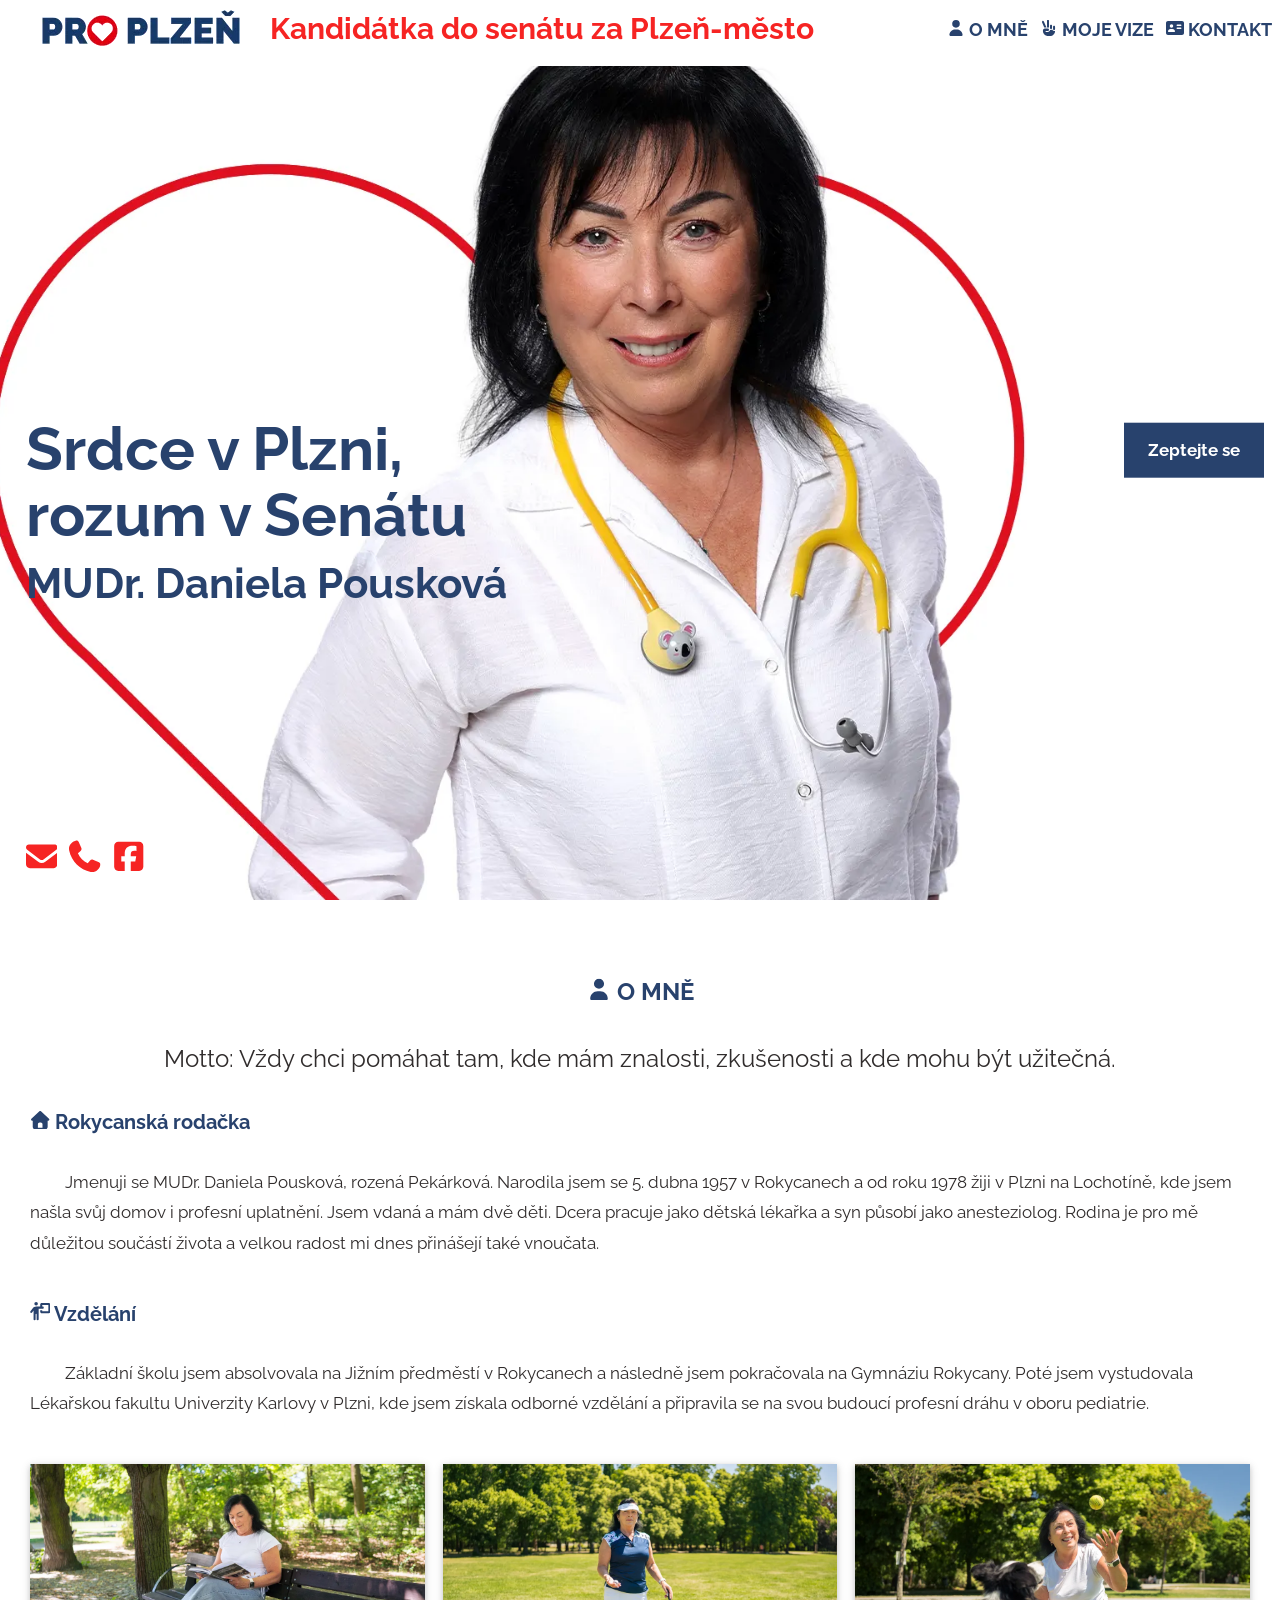
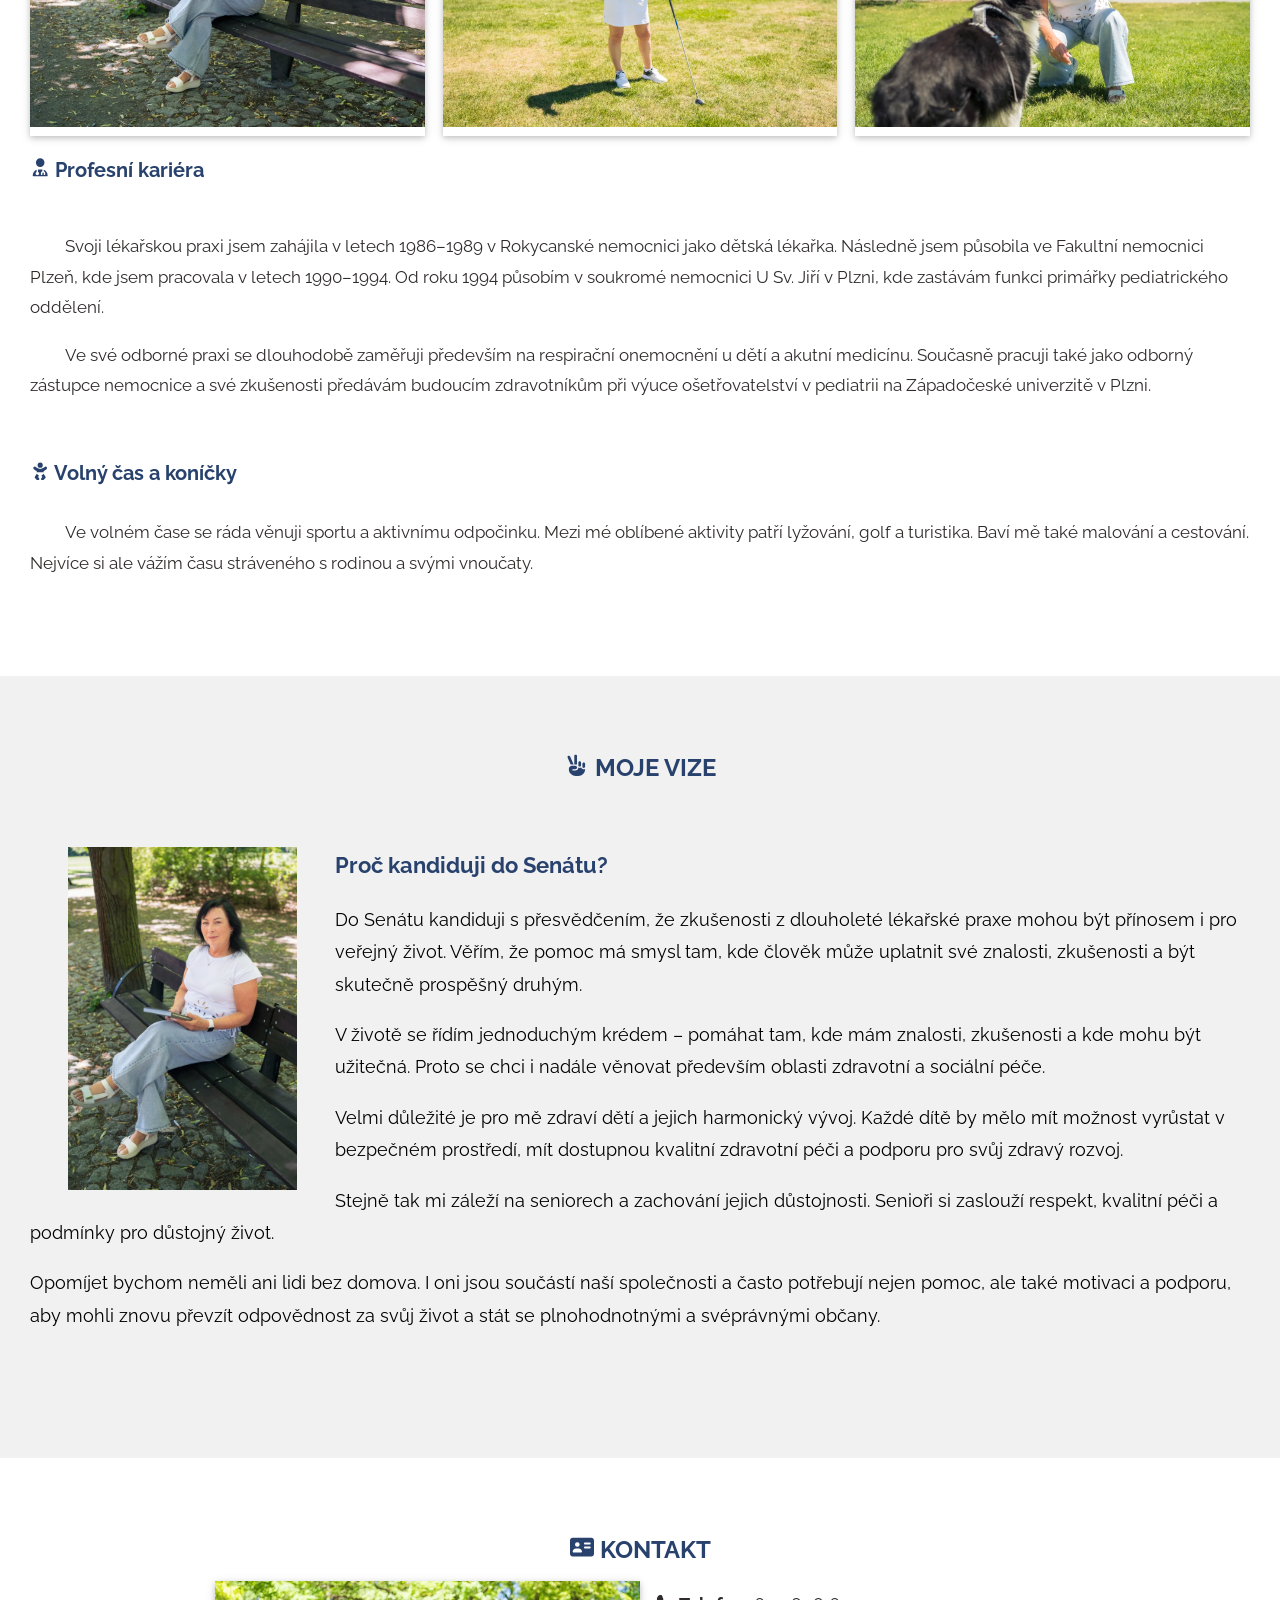
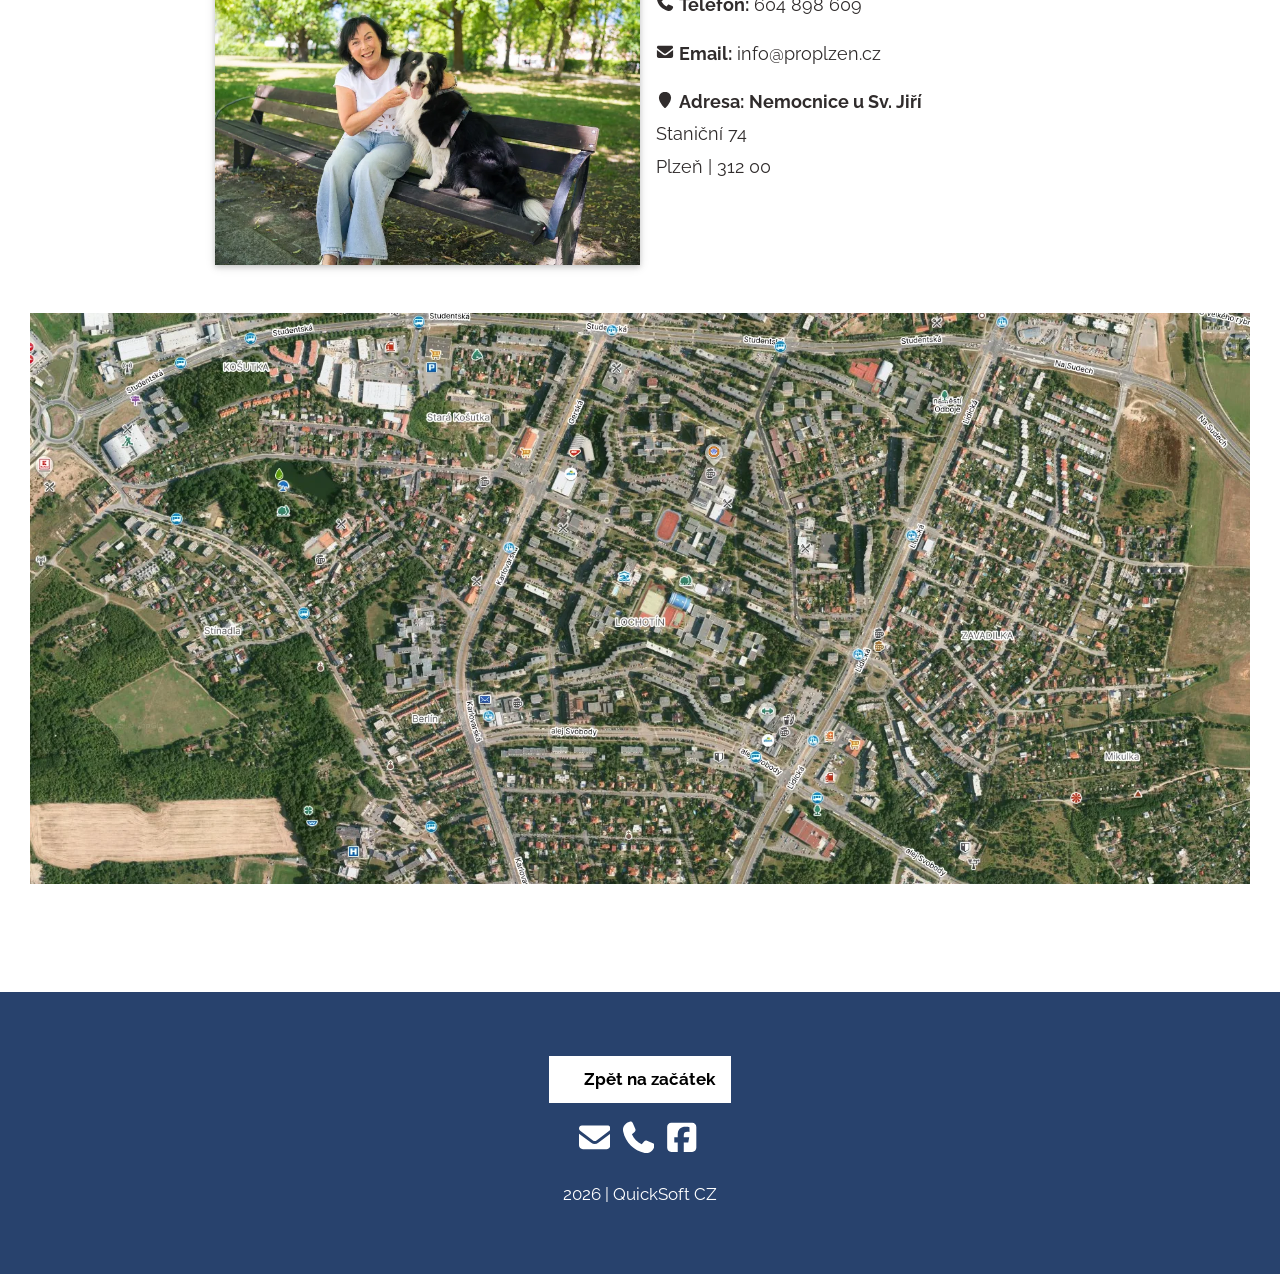
==== commit 07484827: "Zmena fontu" ====
--- a/index.html
+++ b/index.html
@@ -22,4 +22,4 @@
 						"areaServed":"CZ"
 					}
 				}
-			}</script><title>MUDr. Daniela Pousková - kandidátka do senátu</title><meta name="viewport" content="width=device-width,initial-scale=1"><meta name="author" content="QuickSoft CZ"><meta name="robots" content="index, follow"><meta name="title" property="og:title" content="MUDr. Daniela Pousková - kandidátka do senátu"><meta name="description" property="og:description" content="Oficiální stránky kandidátky do senátu Pouskové"><meta name="keywords" property="og:keywords" content="MUDr. Daniela Pousková, kandidátka, senát české republiky, pediatr, pediatrička, senátorka"><meta property="og:type" content="website"><meta property="og:site_name" content="pouskova.cz"><meta property="og:locale" content="cs_CS"><meta property="og:url" content="https://pouskova.cz/index.html"><meta property="og:image" content="https://pouskova.cz/img/logoSocial.webp"><meta property="og:image:alt" content="MUDr. Daniela Pousková - kandidátka do senátu"><meta name="twitter:card" content="summary"><meta name="twitter:title" content="MUDr. Daniela Pousková - kandidátka do senátu"><meta name="twitter:description" content="Oficiální stránky kandidátky do senátu Pouskové"><meta name="twitter:image" content="https://pouskova.cz/img/twitter.webp"><link rel="stylesheet" href="styles.min.css?v=1.0.0"><script src="scripts.min.js?v=1.0.0"></script><link rel="apple-touch-icon" sizes="180x180" href="./img/icons/icon-180x180.png"><link rel="icon" type="image/x-icon" sizes="48x48" href="./img/icons/favicon.ico"><link rel="icon" type="image/png" sizes="32x32" href="./img/icons/icon-32x32.png"><link rel="icon" type="image/png" sizes="16x16" href="./img/icons/icon-16x16.png"><link rel="manifest" href="./site.webmanifest"><link rel="canonical" href="https://pouskova.cz/"></head><body><div class="w3-overlay w3-hide-large w3-animate-opacity menuCloser" title="Zavři menu" id="myOverlay"></div><div class="w3-top"><div class="w3-bar w3-white" id="myNavbar"><a href="#home" class="w3-bar-item logoWrapp"><img class="logo" alt="logo" src="img/logoObdelnik.webp"></a><div class="w3-center w3-hide-small w3-hide-medium"><div class="w3-bar-item text">Kandidátka do senátu v obvodu č. 9 – Plzeň-město</div></div><div class="w3-right w3-hide-small w3-hide-medium"><a href="#about" class="w3-bar-item w3-large w3-button"><svg class="fa"><use xlink:href="sprites/fa-solid.svg#user"></use></svg> O MNĚ </a><a href="#why" class="w3-bar-item w3-large w3-button"><svg class="fa"><use xlink:href="sprites/fa-solid.svg#hand-peace"></use></svg> MOJE VIZE </a><a href="#contact" class="w3-bar-item w3-large w3-button"><svg class="fa"><use xlink:href="sprites/fa-solid.svg#address-card"></use></svg> KONTAKT</a></div><span class="menuOpener w3-bar-item w3-button w3-right w3-hide-large"><svg class="fa"><use xlink:href="sprites/fa-solid.svg#bars"></use></svg></span></div></div><nav class="menuCloser w3-sidebar w3-bar-block color-1 w3-card w3-animate-left w3-hide-large w3-large" id="mySidebar"><span class="w3-bar-item w3-button w3-xlarge w3-padding-16"><svg class="fa w3-right"><use xlink:href="sprites/fa-solid.svg#close"></use></svg> </span><a href="#about" class="w3-bar-item w3-button w3-right-align">O MNĚ</a> <a href="#why" class="w3-bar-item w3-button w3-right-align">MOJE VIZE</a> <a href="#contact" class="w3-bar-item w3-button w3-right-align">KONTAKT</a></nav><header class="w3-display-container" id="home"><div class="bigTitle w3-display-left w3-text-white"><h1>Srdce v Plzni,<br>rozum v Senátu</h1><h2>MUDr. Daniela Pousková</h2></div><a href="#contact" class="w3-button askButton w3-padding-large w3-margin-right w3-hide-small w3-display-right w3-hide-medium">Zeptejte se</a><div class="contactIcons"><a href="mailto:&#105;&#110;&#102;&#111;&#64;&#112;&#114;&#111;&#112;&#108;&#122;&#101;&#110;&#46;&#99;&#122;" rel="nofollow" class="w3-hover-opacity"><svg class="fa"><use xlink:href="sprites/fa-solid.svg#envelope"></use></svg> </a><a href="tel:+420604898609" rel="nofollow" class="w3-hover-opacity"><svg class="fa"><use xlink:href="sprites/fa-solid.svg#phone"></use></svg> </a><a href="https://www.facebook.com/profile.php?id=61589358617683" target="_blank" rel="nofollow" class="w3-hover-opacity"><svg class="fa"><use xlink:href="sprites/fa-brands.svg#facebook-square"></use></svg></a></div></header><section class="w3-container" id="about"><h3 class="w3-center"><svg class="fa"><use xlink:href="sprites/fa-solid.svg#user"></use></svg> O MNĚ</h3><p class="w3-center w3-xlarge">Motto: Vždy chci pomáhat tam, kde mám znalosti, zkušenosti a kde mohu být užitečná.</p><div class="w3-section"><div class="header"><svg class="fa"><use xlink:href="sprites/fa-solid.svg#home"></use></svg> Rokycanská rodačka</div><div class="text">Jmenuji se MUDr. Daniela Pousková, rozená Pekárková. Narodila jsem se 5. dubna 1957 v Rokycanech a od roku 1978 žiji v Plzni na Lochotíně, kde jsem našla svůj domov i profesní uplatnění. Jsem vdaná a mám dvě děti. Dcera pracuje jako dětská lékařka a syn působí jako anesteziolog. Rodina je pro mě důležitou součástí života a velkou radost mi dnes přinášejí také vnoučata.</div></div><div class="w3-section"><div class="header"><svg class="fa"><use xlink:href="sprites/fa-solid.svg#person-chalkboard"></use></svg> Vzdělání</div><div class="text">Základní školu jsem absolvovala na Jižním předměstí v Rokycanech a následně jsem pokračovala na Gymnáziu Rokycany. Poté jsem vystudovala Lékařskou fakultu Univerzity Karlovy v Plzni, kde jsem získala odborné vzdělání a připravila se na svou budoucí profesní dráhu v oboru pediatrie.</div></div><div class="w3-row gallery w3-center"><div class="w3-third"><div class="w3-card"><picture><source srcset="imgResized/pouskova01-480.webp" media="(max-width: 768px)"><source srcset="imgResized/pouskova01-768.webp" media="(max-width: 1200px)"><source srcset="imgResized/pouskova01-1200.webp" media="(max-width: 1600px)"><img src="img/pouskova01.webp" class="w3-image" alt="MUDr. Daniela Pousková - vzdělání je poklad"></picture><div class="w3-container"></div></div></div><div class="w3-third"><div class="w3-card"><picture><source srcset="imgResized/pouskova07-480.webp" media="(max-width: 768px)"><source srcset="imgResized/pouskova07-768.webp" media="(max-width: 1200px)"><source srcset="imgResized/pouskova07-1200.webp" media="(max-width: 1600px)"><img src="img/pouskova07.webp" class="w3-image" alt="MUDr. Daniela Pousková - pohyb v přírodě radost"></picture><div class="w3-container"></div></div></div><div class="w3-third"><div class="w3-card"><picture><source srcset="imgResized/pouskova04-480.webp" media="(max-width: 768px)"><source srcset="imgResized/pouskova04-768.webp" media="(max-width: 1200px)"><source srcset="imgResized/pouskova04-1200.webp" media="(max-width: 1600px)"><img src="img/pouskova04.webp" class="w3-image" alt="MUDr. Daniela Pousková - mám ráda zvířata a ještě více lidi"></picture><div class="w3-container"></div></div></div></div><div class="w3-section"><div class="header"><svg class="fa"><use xlink:href="sprites/fa-solid.svg#user-doctor"></use></svg> Profesní kariéra</div><div class="text"><p>Svoji lékařskou praxi jsem zahájila v letech 1986–1989 v Rokycanské nemocnici jako dětská lékařka. Následně jsem působila ve Fakultní nemocnici Plzeň, kde jsem pracovala v letech 1990–1994. Od roku 1994 působím v soukromé nemocnici U Sv. Jiří v Plzni, kde zastávám funkci primářky pediatrického oddělení.</p><p>Ve své odborné praxi se dlouhodobě zaměřuji především na respirační onemocnění u dětí a akutní medicínu. Současně pracuji také jako odborný zástupce nemocnice a své zkušenosti předávám budoucím zdravotníkům při výuce ošetřovatelství v pediatrii na Západočeské univerzitě v Plzni.</p></div></div><div class="w3-section"><div class="header"><svg class="fa"><use xlink:href="sprites/fa-solid.svg#baby"></use></svg> Volný čas a koníčky</div><div class="text">Ve volném čase se ráda věnuji sportu a aktivnímu odpočinku. Mezi mé oblíbené aktivity patří lyžování, golf a turistika. Baví mě také malování a cestování. Nejvíce si ale vážím času stráveného s rodinou a svými vnoučaty.</div></div></section><section class="w3-container w3-light-grey" id="why"><h3 class="w3-center"><svg class="fa"><use xlink:href="sprites/fa-solid.svg#hand-peace"></use></svg> MOJE VIZE</h3><div class="w3-row w3-padding-48"><div class="w3-quarter gallery w3-center"><picture><source srcset="imgResized/pouskova02-480.webp" media="(max-width: 768px)"><source srcset="imgResized/pouskova02-768.webp" media="(max-width: 1200px)"><source srcset="imgResized/pouskova02-1200.webp" media="(max-width: 1600px)"><img src="img/pouskova02.webp" class="portrait" alt="MUDr. Daniela Pousková - chci lepší svět pro lidi i zvířata"></picture></div><div class="w3-large"><div class="header">Proč kandiduji do Senátu?</div><p>Do Senátu kandiduji s přesvědčením, že zkušenosti z dlouholeté lékařské praxe mohou být přínosem i pro veřejný život. Věřím, že pomoc má smysl tam, kde člověk může uplatnit své znalosti, zkušenosti a být skutečně prospěšný druhým.</p><p>V životě se řídím jednoduchým krédem – pomáhat tam, kde mám znalosti, zkušenosti a kde mohu být užitečná. Proto se chci i nadále věnovat především oblasti zdravotní a sociální péče.</p><p>Velmi důležité je pro mě zdraví dětí a jejich harmonický vývoj. Každé dítě by mělo mít možnost vyrůstat v bezpečném prostředí, mít dostupnou kvalitní zdravotní péči a podporu pro svůj zdravý rozvoj.</p><p>Stejně tak mi záleží na seniorech a zachování jejich důstojnosti. Senioři si zaslouží respekt, kvalitní péči a podmínky pro důstojný život.</p><p>Opomíjet bychom neměli ani lidi bez domova. I oni jsou součástí naší společnosti a často potřebují nejen pomoc, ale také motivaci a podporu, aby mohli znovu převzít odpovědnost za svůj život a stát se plnohodnotnými a svéprávnými občany.</p></div></div></section><section class="w3-container" id="contact"><h3 class="w3-center"><svg class="fa"><use xlink:href="sprites/fa-solid.svg#address-card"></use></svg> KONTAKT</h3><div class="w3-row"><div class="w3-half w3-large w3-right"><div class="w3-padding"><svg class="fa"><use xlink:href="sprites/fa-solid.svg#phone"></use></svg> <strong>Telefon:</strong> <a href="tel:+420604898609">604 898 609</a></div><div class="w3-padding"><svg class="fa"><use xlink:href="sprites/fa-solid.svg#envelope"></use></svg> <strong>Email:</strong><a href="mailto:&#105;&#110;&#102;&#111;&#64;&#112;&#114;&#111;&#112;&#108;&#122;&#101;&#110;&#46;&#99;&#122;"> &#105;&#110;&#102;&#111;&#64;&#112;&#114;&#111;&#112;&#108;&#122;&#101;&#110;&#46;&#99;&#122;</a></div><div class="w3-padding"><svg class="fa"><use xlink:href="sprites/fa-solid.svg#map-marker"></use></svg> <strong>Adresa:</strong> <a href="https://mapy.com/s/rezaresecu" target="_blank"><address><b>Nemocnice u Sv. Jiří</b><br>Staniční 74<br>Plzeň | 312 00</address></a></div></div><div class="w3-half gallery"><picture><source srcset="imgResized/pouskova06-480.webp" media="(max-width: 768px)"><source srcset="imgResized/pouskova06-768.webp" media="(max-width: 1200px)"><source srcset="imgResized/pouskova06.webp" media="(max-width: 1600px)"><img src="img/pouskova06.webp" alt="Plzeň město kde ráda žiji." class="w3-card-2 w3-image w3-hover-opacity photoDominanta w3-right"></picture></div></div><div class="w3-row w3-padding-48 w3-center"><div><a href="https://mapy.com/s/rezaresecu" target="_blank"><picture><source srcset="imgResized/map-480.webp" media="(max-width: 500px)"><source srcset="imgResized/map-768.webp" media="(max-width: 800px)"><source srcset="imgResized/map-1200.webp" media="(max-width: 1200px)"><img src="./img/map.webp" alt="Náhled mapy" class="w3-image"></picture></a></div></div></section><footer class="w3-center color-2 w3-padding-64"><a href="#home" class="w3-button w3-white"><span class="fa fa-arrow-up w3-margin-right"></span>Zpět na začátek</a><div class="w3-section contactIcons"><a href="mailto:&#105;&#110;&#102;&#111;&#64;&#112;&#114;&#111;&#112;&#108;&#122;&#101;&#110;&#46;&#99;&#122;" rel="nofollow" class="w3-hover-opacity w3-text-white"><svg class="fa"><use xlink:href="sprites/fa-solid.svg#envelope"></use></svg> </a><a href="tel:+420604898609" rel="nofollow" class="w3-hover-opacity w3-text-white"><svg class="fa"><use xlink:href="sprites/fa-solid.svg#phone"></use></svg> </a><a href="https://www.facebook.com/profile.php?id=61589358617683" target="_blank" rel="nofollow" class="w3-hover-opacity w3-text-white"><svg class="fa"><use xlink:href="sprites/fa-brands.svg#facebook-square"></use></svg></a></div><div>2026 | <a href="https://quicksoft.cz" rel="nofollow" target="_blank" title="Otevři stránky autora">QuickSoft CZ</a> <img src="https://tracker.stanislav.eu/track.php?site=pouskova.cz" class="w3-hide" alt="Visitor Tracking"></div></footer><div id="modal" class="w3-modal w3-black"><span class="w3-button w3-xxlarge w3-black w3-display-topright" title="Zavřít okno"><svg class="fa w3-right"><use xlink:href="sprites/fa-solid.svg#close"></use></svg></span><div class="w3-modal-content w3-animate-zoom w3-center w3-transparent"><img id="modalImage" class="w3-image" alt="popisek" src="./img/pouskova01.webp"><p id="caption" class="w3-opacity w3-large"></p></div></div></body></html>+			}</script><title>MUDr. Daniela Pousková - kandidátka do senátu</title><meta name="viewport" content="width=device-width,initial-scale=1"><meta name="author" content="QuickSoft CZ"><meta name="robots" content="index, follow"><meta name="title" property="og:title" content="MUDr. Daniela Pousková - kandidátka do senátu"><meta name="description" property="og:description" content="Oficiální stránky kandidátky do senátu Pouskové"><meta name="keywords" property="og:keywords" content="MUDr. Daniela Pousková, kandidátka, senát české republiky, pediatr, pediatrička, senátorka"><meta property="og:type" content="website"><meta property="og:site_name" content="pouskova.cz"><meta property="og:locale" content="cs_CS"><meta property="og:url" content="https://pouskova.cz/index.html"><meta property="og:image" content="https://pouskova.cz/img/logoSocial.webp"><meta property="og:image:alt" content="MUDr. Daniela Pousková - kandidátka do senátu"><meta name="twitter:card" content="summary"><meta name="twitter:title" content="MUDr. Daniela Pousková - kandidátka do senátu"><meta name="twitter:description" content="Oficiální stránky kandidátky do senátu Pouskové"><meta name="twitter:image" content="https://pouskova.cz/img/twitter.webp"><link rel="stylesheet" href="styles.min.css?v=1.0.1"><script src="scripts.min.js?v=1.0.1"></script><link rel="apple-touch-icon" sizes="180x180" href="./img/icons/icon-180x180.png"><link rel="icon" type="image/x-icon" sizes="48x48" href="./img/icons/favicon.ico"><link rel="icon" type="image/png" sizes="32x32" href="./img/icons/icon-32x32.png"><link rel="icon" type="image/png" sizes="16x16" href="./img/icons/icon-16x16.png"><link rel="manifest" href="./site.webmanifest"><link rel="canonical" href="https://pouskova.cz/"></head><body><div class="w3-overlay w3-hide-large w3-animate-opacity menuCloser" title="Zavři menu" id="myOverlay"></div><div class="w3-top"><div class="w3-bar w3-white" id="myNavbar"><a href="#home" class="w3-bar-item logoWrapp"><img class="logo" alt="logo" src="img/logoObdelnik.webp"></a><div class="w3-center w3-hide-small w3-hide-medium"><div class="w3-bar-item text">Kandidátka do senátu za Plzeň-město</div></div><div class="w3-right w3-hide-small w3-hide-medium"><a href="#about" class="w3-bar-item w3-large w3-button"><svg class="fa"><use xlink:href="sprites/fa-solid.svg#user"></use></svg> O MNĚ </a><a href="#why" class="w3-bar-item w3-large w3-button"><svg class="fa"><use xlink:href="sprites/fa-solid.svg#hand-peace"></use></svg> MOJE VIZE </a><a href="#contact" class="w3-bar-item w3-large w3-button"><svg class="fa"><use xlink:href="sprites/fa-solid.svg#address-card"></use></svg> KONTAKT</a></div><span class="menuOpener w3-bar-item w3-button w3-right w3-hide-large"><svg class="fa"><use xlink:href="sprites/fa-solid.svg#bars"></use></svg></span></div></div><nav class="menuCloser w3-sidebar w3-bar-block color-1 w3-card w3-animate-left w3-hide-large w3-large" id="mySidebar"><span class="w3-bar-item w3-button w3-xlarge w3-padding-16"><svg class="fa w3-right"><use xlink:href="sprites/fa-solid.svg#close"></use></svg> </span><a href="#about" class="w3-bar-item w3-button w3-right-align">O MNĚ</a> <a href="#why" class="w3-bar-item w3-button w3-right-align">MOJE VIZE</a> <a href="#contact" class="w3-bar-item w3-button w3-right-align">KONTAKT</a></nav><header class="w3-display-container" id="home"><div class="bigTitle w3-display-left w3-text-white"><h1>Srdce v Plzni,<br>rozum v Senátu</h1><h2>MUDr. Daniela Pousková</h2></div><a href="#contact" class="w3-button askButton w3-padding-large w3-margin-right w3-hide-small w3-display-right w3-hide-medium">Zeptejte se</a><div class="contactIcons"><a href="mailto:&#105;&#110;&#102;&#111;&#64;&#112;&#114;&#111;&#112;&#108;&#122;&#101;&#110;&#46;&#99;&#122;" rel="nofollow" class="w3-hover-opacity"><svg class="fa"><use xlink:href="sprites/fa-solid.svg#envelope"></use></svg> </a><a href="tel:+420604898609" rel="nofollow" class="w3-hover-opacity"><svg class="fa"><use xlink:href="sprites/fa-solid.svg#phone"></use></svg> </a><a href="https://www.facebook.com/profile.php?id=61589358617683" target="_blank" rel="nofollow" class="w3-hover-opacity"><svg class="fa"><use xlink:href="sprites/fa-brands.svg#facebook-square"></use></svg></a></div></header><section class="w3-container" id="about"><h3 class="w3-center"><svg class="fa"><use xlink:href="sprites/fa-solid.svg#user"></use></svg> O MNĚ</h3><p class="w3-center w3-xlarge">Motto: Vždy chci pomáhat tam, kde mám znalosti, zkušenosti a kde mohu být užitečná.</p><div class="w3-section"><div class="header"><svg class="fa"><use xlink:href="sprites/fa-solid.svg#home"></use></svg> Rokycanská rodačka</div><div class="text">Jmenuji se MUDr. Daniela Pousková, rozená Pekárková. Narodila jsem se 5. dubna 1957 v Rokycanech a od roku 1978 žiji v Plzni na Lochotíně, kde jsem našla svůj domov i profesní uplatnění. Jsem vdaná a mám dvě děti. Dcera pracuje jako dětská lékařka a syn působí jako anesteziolog. Rodina je pro mě důležitou součástí života a velkou radost mi dnes přinášejí také vnoučata.</div></div><div class="w3-section"><div class="header"><svg class="fa"><use xlink:href="sprites/fa-solid.svg#person-chalkboard"></use></svg> Vzdělání</div><div class="text">Základní školu jsem absolvovala na Jižním předměstí v Rokycanech a následně jsem pokračovala na Gymnáziu Rokycany. Poté jsem vystudovala Lékařskou fakultu Univerzity Karlovy v Plzni, kde jsem získala odborné vzdělání a připravila se na svou budoucí profesní dráhu v oboru pediatrie.</div></div><div class="w3-row gallery w3-center"><div class="w3-third"><div class="w3-card"><picture><source srcset="imgResized/pouskova01-480.webp" media="(max-width: 768px)"><source srcset="imgResized/pouskova01-768.webp" media="(max-width: 1200px)"><source srcset="imgResized/pouskova01-1200.webp" media="(max-width: 1600px)"><img src="img/pouskova01.webp" class="w3-image" alt="MUDr. Daniela Pousková - vzdělání je poklad"></picture><div class="w3-container"></div></div></div><div class="w3-third"><div class="w3-card"><picture><source srcset="imgResized/pouskova07-480.webp" media="(max-width: 768px)"><source srcset="imgResized/pouskova07-768.webp" media="(max-width: 1200px)"><source srcset="imgResized/pouskova07-1200.webp" media="(max-width: 1600px)"><img src="img/pouskova07.webp" class="w3-image" alt="MUDr. Daniela Pousková - pohyb v přírodě radost"></picture><div class="w3-container"></div></div></div><div class="w3-third"><div class="w3-card"><picture><source srcset="imgResized/pouskova04-480.webp" media="(max-width: 768px)"><source srcset="imgResized/pouskova04-768.webp" media="(max-width: 1200px)"><source srcset="imgResized/pouskova04-1200.webp" media="(max-width: 1600px)"><img src="img/pouskova04.webp" class="w3-image" alt="MUDr. Daniela Pousková - mám ráda zvířata a ještě více lidi"></picture><div class="w3-container"></div></div></div></div><div class="w3-section"><div class="header"><svg class="fa"><use xlink:href="sprites/fa-solid.svg#user-doctor"></use></svg> Profesní kariéra</div><div class="text"><p>Svoji lékařskou praxi jsem zahájila v letech 1986–1989 v Rokycanské nemocnici jako dětská lékařka. Následně jsem působila ve Fakultní nemocnici Plzeň, kde jsem pracovala v letech 1990–1994. Od roku 1994 působím v soukromé nemocnici U Sv. Jiří v Plzni, kde zastávám funkci primářky pediatrického oddělení.</p><p>Ve své odborné praxi se dlouhodobě zaměřuji především na respirační onemocnění u dětí a akutní medicínu. Současně pracuji také jako odborný zástupce nemocnice a své zkušenosti předávám budoucím zdravotníkům při výuce ošetřovatelství v pediatrii na Západočeské univerzitě v Plzni.</p></div></div><div class="w3-section"><div class="header"><svg class="fa"><use xlink:href="sprites/fa-solid.svg#baby"></use></svg> Volný čas a koníčky</div><div class="text">Ve volném čase se ráda věnuji sportu a aktivnímu odpočinku. Mezi mé oblíbené aktivity patří lyžování, golf a turistika. Baví mě také malování a cestování. Nejvíce si ale vážím času stráveného s rodinou a svými vnoučaty.</div></div></section><section class="w3-container w3-light-grey" id="why"><h3 class="w3-center"><svg class="fa"><use xlink:href="sprites/fa-solid.svg#hand-peace"></use></svg> MOJE VIZE</h3><div class="w3-row w3-padding-48"><div class="w3-quarter gallery w3-center"><picture><source srcset="imgResized/pouskova02-480.webp" media="(max-width: 768px)"><source srcset="imgResized/pouskova02-768.webp" media="(max-width: 1200px)"><source srcset="imgResized/pouskova02-1200.webp" media="(max-width: 1600px)"><img src="img/pouskova02.webp" class="portrait" alt="MUDr. Daniela Pousková - chci lepší svět pro lidi i zvířata"></picture></div><div class="w3-large"><div class="header">Proč kandiduji do Senátu?</div><p>Do Senátu kandiduji s přesvědčením, že zkušenosti z dlouholeté lékařské praxe mohou být přínosem i pro veřejný život. Věřím, že pomoc má smysl tam, kde člověk může uplatnit své znalosti, zkušenosti a být skutečně prospěšný druhým.</p><p>V životě se řídím jednoduchým krédem – pomáhat tam, kde mám znalosti, zkušenosti a kde mohu být užitečná. Proto se chci i nadále věnovat především oblasti zdravotní a sociální péče.</p><p>Velmi důležité je pro mě zdraví dětí a jejich harmonický vývoj. Každé dítě by mělo mít možnost vyrůstat v bezpečném prostředí, mít dostupnou kvalitní zdravotní péči a podporu pro svůj zdravý rozvoj.</p><p>Stejně tak mi záleží na seniorech a zachování jejich důstojnosti. Senioři si zaslouží respekt, kvalitní péči a podmínky pro důstojný život.</p><p>Opomíjet bychom neměli ani lidi bez domova. I oni jsou součástí naší společnosti a často potřebují nejen pomoc, ale také motivaci a podporu, aby mohli znovu převzít odpovědnost za svůj život a stát se plnohodnotnými a svéprávnými občany.</p></div></div></section><section class="w3-container" id="contact"><h3 class="w3-center"><svg class="fa"><use xlink:href="sprites/fa-solid.svg#address-card"></use></svg> KONTAKT</h3><div class="w3-row"><div class="w3-half w3-large w3-right"><div class="w3-padding"><svg class="fa"><use xlink:href="sprites/fa-solid.svg#phone"></use></svg> <strong>Telefon:</strong> <a href="tel:+420604898609">604 898 609</a></div><div class="w3-padding"><svg class="fa"><use xlink:href="sprites/fa-solid.svg#envelope"></use></svg> <strong>Email:</strong><a href="mailto:&#105;&#110;&#102;&#111;&#64;&#112;&#114;&#111;&#112;&#108;&#122;&#101;&#110;&#46;&#99;&#122;"> &#105;&#110;&#102;&#111;&#64;&#112;&#114;&#111;&#112;&#108;&#122;&#101;&#110;&#46;&#99;&#122;</a></div><div class="w3-padding"><svg class="fa"><use xlink:href="sprites/fa-solid.svg#map-marker"></use></svg> <strong>Adresa:</strong> <a href="https://mapy.com/s/rezaresecu" target="_blank"><address><b>Nemocnice u Sv. Jiří</b><br>Staniční 74<br>Plzeň | 312 00</address></a></div></div><div class="w3-half gallery"><picture><source srcset="imgResized/pouskova06-480.webp" media="(max-width: 1000px)"><source srcset="imgResized/pouskova06-768.webp" media="(max-width: 1400px)"><source srcset="imgResized/pouskova06-1200.webp" media="(max-width: 2000px)"><img src="img/pouskova06.webp" alt="Plzeň je město kde ráda žiji." class="w3-card-2 w3-image w3-hover-opacity photoDominanta w3-right"></picture></div></div><div class="w3-row w3-padding-48 w3-center"><div><a href="https://mapy.com/s/rezaresecu" target="_blank"><picture><source srcset="imgResized/map-480.webp" media="(max-width: 500px)"><source srcset="imgResized/map-768.webp" media="(max-width: 800px)"><source srcset="imgResized/map-1200.webp" media="(max-width: 1200px)"><img src="./img/map.webp" alt="Náhled mapy" class="w3-image"></picture></a></div></div></section><footer class="w3-center color-2 w3-padding-64"><a href="#home" class="w3-button w3-white"><span class="fa fa-arrow-up w3-margin-right"></span>Zpět na začátek</a><div class="w3-section contactIcons"><a href="mailto:&#105;&#110;&#102;&#111;&#64;&#112;&#114;&#111;&#112;&#108;&#122;&#101;&#110;&#46;&#99;&#122;" rel="nofollow" class="w3-hover-opacity w3-text-white"><svg class="fa"><use xlink:href="sprites/fa-solid.svg#envelope"></use></svg> </a><a href="tel:+420604898609" rel="nofollow" class="w3-hover-opacity w3-text-white"><svg class="fa"><use xlink:href="sprites/fa-solid.svg#phone"></use></svg> </a><a href="https://www.facebook.com/profile.php?id=61589358617683" target="_blank" rel="nofollow" class="w3-hover-opacity w3-text-white"><svg class="fa"><use xlink:href="sprites/fa-brands.svg#facebook-square"></use></svg></a></div><div>2026 | <a href="https://quicksoft.cz" rel="nofollow" target="_blank" title="Otevři stránky autora">QuickSoft CZ</a> <img src="https://tracker.stanislav.eu/track.php?site=pouskova.cz" class="w3-hide" alt="Visitor Tracking"></div></footer><div id="modal" class="w3-modal w3-black"><span class="w3-button w3-xxlarge w3-black w3-display-topright" title="Zavřít okno"><svg class="fa w3-right"><use xlink:href="sprites/fa-solid.svg#close"></use></svg></span><div class="w3-modal-content w3-animate-zoom w3-center w3-transparent"><img id="modalImage" class="w3-image" alt="popisek" src="./img/pouskova01.webp"><p id="caption" class="w3-opacity w3-large"></p></div></div></body></html>
--- a/styles.min.css
+++ b/styles.min.css
@@ -1 +1 @@
-@font-face{font-family:'Poppins';font-style:italic;font-weight:100;font-display:swap;src:url(fonts/poppinsDevanagariItalic100.woff2) format('woff2');unicode-range:U+0900-097F,U+1CD0-1CF9,U+200C-200D,U+20A8,U+20B9,U+20F0,U+25CC,U+A830-A839,U+A8E0-A8FF,U+11B00-11B09}@font-face{font-family:'Poppins';font-style:italic;font-weight:100;font-display:swap;src:url(fonts/poppinsLatin-extItalic100.woff2) format('woff2');unicode-range:U+0100-02BA,U+02BD-02C5,U+02C7-02CC,U+02CE-02D7,U+02DD-02FF,U+0304,U+0308,U+0329,U+1D00-1DBF,U+1E00-1E9F,U+1EF2-1EFF,U+2020,U+20A0-20AB,U+20AD-20C0,U+2113,U+2C60-2C7F,U+A720-A7FF}@font-face{font-family:'Poppins';font-style:italic;font-weight:100;font-display:swap;src:url(fonts/poppinsLatinItalic100.woff2) format('woff2');unicode-range:U+0000-00FF,U+0131,U+0152-0153,U+02BB-02BC,U+02C6,U+02DA,U+02DC,U+0304,U+0308,U+0329,U+2000-206F,U+20AC,U+2122,U+2191,U+2193,U+2212,U+2215,U+FEFF,U+FFFD}@font-face{font-family:'Poppins';font-style:italic;font-weight:200;font-display:swap;src:url(fonts/poppinsDevanagariItalic200.woff2) format('woff2');unicode-range:U+0900-097F,U+1CD0-1CF9,U+200C-200D,U+20A8,U+20B9,U+20F0,U+25CC,U+A830-A839,U+A8E0-A8FF,U+11B00-11B09}@font-face{font-family:'Poppins';font-style:italic;font-weight:200;font-display:swap;src:url(fonts/poppinsLatin-extItalic200.woff2) format('woff2');unicode-range:U+0100-02BA,U+02BD-02C5,U+02C7-02CC,U+02CE-02D7,U+02DD-02FF,U+0304,U+0308,U+0329,U+1D00-1DBF,U+1E00-1E9F,U+1EF2-1EFF,U+2020,U+20A0-20AB,U+20AD-20C0,U+2113,U+2C60-2C7F,U+A720-A7FF}@font-face{font-family:'Poppins';font-style:italic;font-weight:200;font-display:swap;src:url(fonts/poppinsLatinItalic200.woff2) format('woff2');unicode-range:U+0000-00FF,U+0131,U+0152-0153,U+02BB-02BC,U+02C6,U+02DA,U+02DC,U+0304,U+0308,U+0329,U+2000-206F,U+20AC,U+2122,U+2191,U+2193,U+2212,U+2215,U+FEFF,U+FFFD}@font-face{font-family:'Poppins';font-style:italic;font-weight:300;font-display:swap;src:url(fonts/poppinsDevanagariItalic300.woff2) format('woff2');unicode-range:U+0900-097F,U+1CD0-1CF9,U+200C-200D,U+20A8,U+20B9,U+20F0,U+25CC,U+A830-A839,U+A8E0-A8FF,U+11B00-11B09}@font-face{font-family:'Poppins';font-style:italic;font-weight:300;font-display:swap;src:url(fonts/poppinsLatin-extItalic300.woff2) format('woff2');unicode-range:U+0100-02BA,U+02BD-02C5,U+02C7-02CC,U+02CE-02D7,U+02DD-02FF,U+0304,U+0308,U+0329,U+1D00-1DBF,U+1E00-1E9F,U+1EF2-1EFF,U+2020,U+20A0-20AB,U+20AD-20C0,U+2113,U+2C60-2C7F,U+A720-A7FF}@font-face{font-family:'Poppins';font-style:italic;font-weight:300;font-display:swap;src:url(fonts/poppinsLatinItalic300.woff2) format('woff2');unicode-range:U+0000-00FF,U+0131,U+0152-0153,U+02BB-02BC,U+02C6,U+02DA,U+02DC,U+0304,U+0308,U+0329,U+2000-206F,U+20AC,U+2122,U+2191,U+2193,U+2212,U+2215,U+FEFF,U+FFFD}@font-face{font-family:'Poppins';font-style:italic;font-weight:400;font-display:swap;src:url(fonts/poppinsDevanagariItalic400.woff2) format('woff2');unicode-range:U+0900-097F,U+1CD0-1CF9,U+200C-200D,U+20A8,U+20B9,U+20F0,U+25CC,U+A830-A839,U+A8E0-A8FF,U+11B00-11B09}@font-face{font-family:'Poppins';font-style:italic;font-weight:400;font-display:swap;src:url(fonts/poppinsLatin-extItalic400.woff2) format('woff2');unicode-range:U+0100-02BA,U+02BD-02C5,U+02C7-02CC,U+02CE-02D7,U+02DD-02FF,U+0304,U+0308,U+0329,U+1D00-1DBF,U+1E00-1E9F,U+1EF2-1EFF,U+2020,U+20A0-20AB,U+20AD-20C0,U+2113,U+2C60-2C7F,U+A720-A7FF}@font-face{font-family:'Poppins';font-style:italic;font-weight:400;font-display:swap;src:url(fonts/poppinsLatinItalic400.woff2) format('woff2');unicode-range:U+0000-00FF,U+0131,U+0152-0153,U+02BB-02BC,U+02C6,U+02DA,U+02DC,U+0304,U+0308,U+0329,U+2000-206F,U+20AC,U+2122,U+2191,U+2193,U+2212,U+2215,U+FEFF,U+FFFD}@font-face{font-family:'Poppins';font-style:italic;font-weight:500;font-display:swap;src:url(fonts/poppinsDevanagariItalic500.woff2) format('woff2');unicode-range:U+0900-097F,U+1CD0-1CF9,U+200C-200D,U+20A8,U+20B9,U+20F0,U+25CC,U+A830-A839,U+A8E0-A8FF,U+11B00-11B09}@font-face{font-family:'Poppins';font-style:italic;font-weight:500;font-display:swap;src:url(fonts/poppinsLatin-extItalic500.woff2) format('woff2');unicode-range:U+0100-02BA,U+02BD-02C5,U+02C7-02CC,U+02CE-02D7,U+02DD-02FF,U+0304,U+0308,U+0329,U+1D00-1DBF,U+1E00-1E9F,U+1EF2-1EFF,U+2020,U+20A0-20AB,U+20AD-20C0,U+2113,U+2C60-2C7F,U+A720-A7FF}@font-face{font-family:'Poppins';font-style:italic;font-weight:500;font-display:swap;src:url(fonts/poppinsLatinItalic500.woff2) format('woff2');unicode-range:U+0000-00FF,U+0131,U+0152-0153,U+02BB-02BC,U+02C6,U+02DA,U+02DC,U+0304,U+0308,U+0329,U+2000-206F,U+20AC,U+2122,U+2191,U+2193,U+2212,U+2215,U+FEFF,U+FFFD}@font-face{font-family:'Poppins';font-style:italic;font-weight:600;font-display:swap;src:url(fonts/poppinsDevanagariItalic600.woff2) format('woff2');unicode-range:U+0900-097F,U+1CD0-1CF9,U+200C-200D,U+20A8,U+20B9,U+20F0,U+25CC,U+A830-A839,U+A8E0-A8FF,U+11B00-11B09}@font-face{font-family:'Poppins';font-style:italic;font-weight:600;font-display:swap;src:url(fonts/poppinsLatin-extItalic600.woff2) format('woff2');unicode-range:U+0100-02BA,U+02BD-02C5,U+02C7-02CC,U+02CE-02D7,U+02DD-02FF,U+0304,U+0308,U+0329,U+1D00-1DBF,U+1E00-1E9F,U+1EF2-1EFF,U+2020,U+20A0-20AB,U+20AD-20C0,U+2113,U+2C60-2C7F,U+A720-A7FF}@font-face{font-family:'Poppins';font-style:italic;font-weight:600;font-display:swap;src:url(fonts/poppinsLatinItalic600.woff2) format('woff2');unicode-range:U+0000-00FF,U+0131,U+0152-0153,U+02BB-02BC,U+02C6,U+02DA,U+02DC,U+0304,U+0308,U+0329,U+2000-206F,U+20AC,U+2122,U+2191,U+2193,U+2212,U+2215,U+FEFF,U+FFFD}@font-face{font-family:'Poppins';font-style:italic;font-weight:700;font-display:swap;src:url(fonts/poppinsDevanagariItalic700.woff2) format('woff2');unicode-range:U+0900-097F,U+1CD0-1CF9,U+200C-200D,U+20A8,U+20B9,U+20F0,U+25CC,U+A830-A839,U+A8E0-A8FF,U+11B00-11B09}@font-face{font-family:'Poppins';font-style:italic;font-weight:700;font-display:swap;src:url(fonts/poppinsLatin-extItalic700.woff2) format('woff2');unicode-range:U+0100-02BA,U+02BD-02C5,U+02C7-02CC,U+02CE-02D7,U+02DD-02FF,U+0304,U+0308,U+0329,U+1D00-1DBF,U+1E00-1E9F,U+1EF2-1EFF,U+2020,U+20A0-20AB,U+20AD-20C0,U+2113,U+2C60-2C7F,U+A720-A7FF}@font-face{font-family:'Poppins';font-style:italic;font-weight:700;font-display:swap;src:url(fonts/poppinsLatinItalic700.woff2) format('woff2');unicode-range:U+0000-00FF,U+0131,U+0152-0153,U+02BB-02BC,U+02C6,U+02DA,U+02DC,U+0304,U+0308,U+0329,U+2000-206F,U+20AC,U+2122,U+2191,U+2193,U+2212,U+2215,U+FEFF,U+FFFD}@font-face{font-family:'Poppins';font-style:italic;font-weight:800;font-display:swap;src:url(fonts/poppinsDevanagariItalic800.woff2) format('woff2');unicode-range:U+0900-097F,U+1CD0-1CF9,U+200C-200D,U+20A8,U+20B9,U+20F0,U+25CC,U+A830-A839,U+A8E0-A8FF,U+11B00-11B09}@font-face{font-family:'Poppins';font-style:italic;font-weight:800;font-display:swap;src:url(fonts/poppinsLatin-extItalic800.woff2) format('woff2');unicode-range:U+0100-02BA,U+02BD-02C5,U+02C7-02CC,U+02CE-02D7,U+02DD-02FF,U+0304,U+0308,U+0329,U+1D00-1DBF,U+1E00-1E9F,U+1EF2-1EFF,U+2020,U+20A0-20AB,U+20AD-20C0,U+2113,U+2C60-2C7F,U+A720-A7FF}@font-face{font-family:'Poppins';font-style:italic;font-weight:800;font-display:swap;src:url(fonts/poppinsLatinItalic800.woff2) format('woff2');unicode-range:U+0000-00FF,U+0131,U+0152-0153,U+02BB-02BC,U+02C6,U+02DA,U+02DC,U+0304,U+0308,U+0329,U+2000-206F,U+20AC,U+2122,U+2191,U+2193,U+2212,U+2215,U+FEFF,U+FFFD}@font-face{font-family:'Poppins';font-style:italic;font-weight:900;font-display:swap;src:url(fonts/poppinsDevanagariItalic900.woff2) format('woff2');unicode-range:U+0900-097F,U+1CD0-1CF9,U+200C-200D,U+20A8,U+20B9,U+20F0,U+25CC,U+A830-A839,U+A8E0-A8FF,U+11B00-11B09}@font-face{font-family:'Poppins';font-style:italic;font-weight:900;font-display:swap;src:url(fonts/poppinsLatin-extItalic900.woff2) format('woff2');unicode-range:U+0100-02BA,U+02BD-02C5,U+02C7-02CC,U+02CE-02D7,U+02DD-02FF,U+0304,U+0308,U+0329,U+1D00-1DBF,U+1E00-1E9F,U+1EF2-1EFF,U+2020,U+20A0-20AB,U+20AD-20C0,U+2113,U+2C60-2C7F,U+A720-A7FF}@font-face{font-family:'Poppins';font-style:italic;font-weight:900;font-display:swap;src:url(fonts/poppinsLatinItalic900.woff2) format('woff2');unicode-range:U+0000-00FF,U+0131,U+0152-0153,U+02BB-02BC,U+02C6,U+02DA,U+02DC,U+0304,U+0308,U+0329,U+2000-206F,U+20AC,U+2122,U+2191,U+2193,U+2212,U+2215,U+FEFF,U+FFFD}@font-face{font-family:'Poppins';font-style:normal;font-weight:100;font-display:swap;src:url(fonts/poppinsDevanagariNormal100.woff2) format('woff2');unicode-range:U+0900-097F,U+1CD0-1CF9,U+200C-200D,U+20A8,U+20B9,U+20F0,U+25CC,U+A830-A839,U+A8E0-A8FF,U+11B00-11B09}@font-face{font-family:'Poppins';font-style:normal;font-weight:100;font-display:swap;src:url(fonts/poppinsLatin-extNormal100.woff2) format('woff2');unicode-range:U+0100-02BA,U+02BD-02C5,U+02C7-02CC,U+02CE-02D7,U+02DD-02FF,U+0304,U+0308,U+0329,U+1D00-1DBF,U+1E00-1E9F,U+1EF2-1EFF,U+2020,U+20A0-20AB,U+20AD-20C0,U+2113,U+2C60-2C7F,U+A720-A7FF}@font-face{font-family:'Poppins';font-style:normal;font-weight:100;font-display:swap;src:url(fonts/poppinsLatinNormal100.woff2) format('woff2');unicode-range:U+0000-00FF,U+0131,U+0152-0153,U+02BB-02BC,U+02C6,U+02DA,U+02DC,U+0304,U+0308,U+0329,U+2000-206F,U+20AC,U+2122,U+2191,U+2193,U+2212,U+2215,U+FEFF,U+FFFD}@font-face{font-family:'Poppins';font-style:normal;font-weight:200;font-display:swap;src:url(fonts/poppinsDevanagariNormal200.woff2) format('woff2');unicode-range:U+0900-097F,U+1CD0-1CF9,U+200C-200D,U+20A8,U+20B9,U+20F0,U+25CC,U+A830-A839,U+A8E0-A8FF,U+11B00-11B09}@font-face{font-family:'Poppins';font-style:normal;font-weight:200;font-display:swap;src:url(fonts/poppinsLatin-extNormal200.woff2) format('woff2');unicode-range:U+0100-02BA,U+02BD-02C5,U+02C7-02CC,U+02CE-02D7,U+02DD-02FF,U+0304,U+0308,U+0329,U+1D00-1DBF,U+1E00-1E9F,U+1EF2-1EFF,U+2020,U+20A0-20AB,U+20AD-20C0,U+2113,U+2C60-2C7F,U+A720-A7FF}@font-face{font-family:'Poppins';font-style:normal;font-weight:200;font-display:swap;src:url(fonts/poppinsLatinNormal200.woff2) format('woff2');unicode-range:U+0000-00FF,U+0131,U+0152-0153,U+02BB-02BC,U+02C6,U+02DA,U+02DC,U+0304,U+0308,U+0329,U+2000-206F,U+20AC,U+2122,U+2191,U+2193,U+2212,U+2215,U+FEFF,U+FFFD}@font-face{font-family:'Poppins';font-style:normal;font-weight:300;font-display:swap;src:url(fonts/poppinsDevanagariNormal300.woff2) format('woff2');unicode-range:U+0900-097F,U+1CD0-1CF9,U+200C-200D,U+20A8,U+20B9,U+20F0,U+25CC,U+A830-A839,U+A8E0-A8FF,U+11B00-11B09}@font-face{font-family:'Poppins';font-style:normal;font-weight:300;font-display:swap;src:url(fonts/poppinsLatin-extNormal300.woff2) format('woff2');unicode-range:U+0100-02BA,U+02BD-02C5,U+02C7-02CC,U+02CE-02D7,U+02DD-02FF,U+0304,U+0308,U+0329,U+1D00-1DBF,U+1E00-1E9F,U+1EF2-1EFF,U+2020,U+20A0-20AB,U+20AD-20C0,U+2113,U+2C60-2C7F,U+A720-A7FF}@font-face{font-family:'Poppins';font-style:normal;font-weight:300;font-display:swap;src:url(fonts/poppinsLatinNormal300.woff2) format('woff2');unicode-range:U+0000-00FF,U+0131,U+0152-0153,U+02BB-02BC,U+02C6,U+02DA,U+02DC,U+0304,U+0308,U+0329,U+2000-206F,U+20AC,U+2122,U+2191,U+2193,U+2212,U+2215,U+FEFF,U+FFFD}@font-face{font-family:'Poppins';font-style:normal;font-weight:400;font-display:swap;src:url(fonts/poppinsDevanagariNormal400.woff2) format('woff2');unicode-range:U+0900-097F,U+1CD0-1CF9,U+200C-200D,U+20A8,U+20B9,U+20F0,U+25CC,U+A830-A839,U+A8E0-A8FF,U+11B00-11B09}@font-face{font-family:'Poppins';font-style:normal;font-weight:400;font-display:swap;src:url(fonts/poppinsLatin-extNormal400.woff2) format('woff2');unicode-range:U+0100-02BA,U+02BD-02C5,U+02C7-02CC,U+02CE-02D7,U+02DD-02FF,U+0304,U+0308,U+0329,U+1D00-1DBF,U+1E00-1E9F,U+1EF2-1EFF,U+2020,U+20A0-20AB,U+20AD-20C0,U+2113,U+2C60-2C7F,U+A720-A7FF}@font-face{font-family:'Poppins';font-style:normal;font-weight:400;font-display:swap;src:url(fonts/poppinsLatinNormal400.woff2) format('woff2');unicode-range:U+0000-00FF,U+0131,U+0152-0153,U+02BB-02BC,U+02C6,U+02DA,U+02DC,U+0304,U+0308,U+0329,U+2000-206F,U+20AC,U+2122,U+2191,U+2193,U+2212,U+2215,U+FEFF,U+FFFD}@font-face{font-family:'Poppins';font-style:normal;font-weight:500;font-display:swap;src:url(fonts/poppinsDevanagariNormal500.woff2) format('woff2');unicode-range:U+0900-097F,U+1CD0-1CF9,U+200C-200D,U+20A8,U+20B9,U+20F0,U+25CC,U+A830-A839,U+A8E0-A8FF,U+11B00-11B09}@font-face{font-family:'Poppins';font-style:normal;font-weight:500;font-display:swap;src:url(fonts/poppinsLatin-extNormal500.woff2) format('woff2');unicode-range:U+0100-02BA,U+02BD-02C5,U+02C7-02CC,U+02CE-02D7,U+02DD-02FF,U+0304,U+0308,U+0329,U+1D00-1DBF,U+1E00-1E9F,U+1EF2-1EFF,U+2020,U+20A0-20AB,U+20AD-20C0,U+2113,U+2C60-2C7F,U+A720-A7FF}@font-face{font-family:'Poppins';font-style:normal;font-weight:500;font-display:swap;src:url(fonts/poppinsLatinNormal500.woff2) format('woff2');unicode-range:U+0000-00FF,U+0131,U+0152-0153,U+02BB-02BC,U+02C6,U+02DA,U+02DC,U+0304,U+0308,U+0329,U+2000-206F,U+20AC,U+2122,U+2191,U+2193,U+2212,U+2215,U+FEFF,U+FFFD}@font-face{font-family:'Poppins';font-style:normal;font-weight:600;font-display:swap;src:url(fonts/poppinsDevanagariNormal600.woff2) format('woff2');unicode-range:U+0900-097F,U+1CD0-1CF9,U+200C-200D,U+20A8,U+20B9,U+20F0,U+25CC,U+A830-A839,U+A8E0-A8FF,U+11B00-11B09}@font-face{font-family:'Poppins';font-style:normal;font-weight:600;font-display:swap;src:url(fonts/poppinsLatin-extNormal600.woff2) format('woff2');unicode-range:U+0100-02BA,U+02BD-02C5,U+02C7-02CC,U+02CE-02D7,U+02DD-02FF,U+0304,U+0308,U+0329,U+1D00-1DBF,U+1E00-1E9F,U+1EF2-1EFF,U+2020,U+20A0-20AB,U+20AD-20C0,U+2113,U+2C60-2C7F,U+A720-A7FF}@font-face{font-family:'Poppins';font-style:normal;font-weight:600;font-display:swap;src:url(fonts/poppinsLatinNormal600.woff2) format('woff2');unicode-range:U+0000-00FF,U+0131,U+0152-0153,U+02BB-02BC,U+02C6,U+02DA,U+02DC,U+0304,U+0308,U+0329,U+2000-206F,U+20AC,U+2122,U+2191,U+2193,U+2212,U+2215,U+FEFF,U+FFFD}@font-face{font-family:'Poppins';font-style:normal;font-weight:700;font-display:swap;src:url(fonts/poppinsDevanagariNormal700.woff2) format('woff2');unicode-range:U+0900-097F,U+1CD0-1CF9,U+200C-200D,U+20A8,U+20B9,U+20F0,U+25CC,U+A830-A839,U+A8E0-A8FF,U+11B00-11B09}@font-face{font-family:'Poppins';font-style:normal;font-weight:700;font-display:swap;src:url(fonts/poppinsLatin-extNormal700.woff2) format('woff2');unicode-range:U+0100-02BA,U+02BD-02C5,U+02C7-02CC,U+02CE-02D7,U+02DD-02FF,U+0304,U+0308,U+0329,U+1D00-1DBF,U+1E00-1E9F,U+1EF2-1EFF,U+2020,U+20A0-20AB,U+20AD-20C0,U+2113,U+2C60-2C7F,U+A720-A7FF}@font-face{font-family:'Poppins';font-style:normal;font-weight:700;font-display:swap;src:url(fonts/poppinsLatinNormal700.woff2) format('woff2');unicode-range:U+0000-00FF,U+0131,U+0152-0153,U+02BB-02BC,U+02C6,U+02DA,U+02DC,U+0304,U+0308,U+0329,U+2000-206F,U+20AC,U+2122,U+2191,U+2193,U+2212,U+2215,U+FEFF,U+FFFD}@font-face{font-family:'Poppins';font-style:normal;font-weight:800;font-display:swap;src:url(fonts/poppinsDevanagariNormal800.woff2) format('woff2');unicode-range:U+0900-097F,U+1CD0-1CF9,U+200C-200D,U+20A8,U+20B9,U+20F0,U+25CC,U+A830-A839,U+A8E0-A8FF,U+11B00-11B09}@font-face{font-family:'Poppins';font-style:normal;font-weight:800;font-display:swap;src:url(fonts/poppinsLatin-extNormal800.woff2) format('woff2');unicode-range:U+0100-02BA,U+02BD-02C5,U+02C7-02CC,U+02CE-02D7,U+02DD-02FF,U+0304,U+0308,U+0329,U+1D00-1DBF,U+1E00-1E9F,U+1EF2-1EFF,U+2020,U+20A0-20AB,U+20AD-20C0,U+2113,U+2C60-2C7F,U+A720-A7FF}@font-face{font-family:'Poppins';font-style:normal;font-weight:800;font-display:swap;src:url(fonts/poppinsLatinNormal800.woff2) format('woff2');unicode-range:U+0000-00FF,U+0131,U+0152-0153,U+02BB-02BC,U+02C6,U+02DA,U+02DC,U+0304,U+0308,U+0329,U+2000-206F,U+20AC,U+2122,U+2191,U+2193,U+2212,U+2215,U+FEFF,U+FFFD}@font-face{font-family:'Poppins';font-style:normal;font-weight:900;font-display:swap;src:url(fonts/poppinsDevanagariNormal900.woff2) format('woff2');unicode-range:U+0900-097F,U+1CD0-1CF9,U+200C-200D,U+20A8,U+20B9,U+20F0,U+25CC,U+A830-A839,U+A8E0-A8FF,U+11B00-11B09}@font-face{font-family:'Poppins';font-style:normal;font-weight:900;font-display:swap;src:url(fonts/poppinsLatin-extNormal900.woff2) format('woff2');unicode-range:U+0100-02BA,U+02BD-02C5,U+02C7-02CC,U+02CE-02D7,U+02DD-02FF,U+0304,U+0308,U+0329,U+1D00-1DBF,U+1E00-1E9F,U+1EF2-1EFF,U+2020,U+20A0-20AB,U+20AD-20C0,U+2113,U+2C60-2C7F,U+A720-A7FF}@font-face{font-family:'Poppins';font-style:normal;font-weight:900;font-display:swap;src:url(fonts/poppinsLatinNormal900.woff2) format('woff2');unicode-range:U+0000-00FF,U+0131,U+0152-0153,U+02BB-02BC,U+02C6,U+02DA,U+02DC,U+0304,U+0308,U+0329,U+2000-206F,U+20AC,U+2122,U+2191,U+2193,U+2212,U+2215,U+FEFF,U+FFFD}html{box-sizing:border-box}*,*:before,*:after{box-sizing:inherit}html{-ms-text-size-adjust:100%;-webkit-text-size-adjust:100%}body{margin:0}article,aside,details,figcaption,figure,footer,header,main,menu,nav,section{display:block}summary{display:list-item}audio,canvas,progress,video{display:inline-block}progress{vertical-align:baseline}audio:not([controls]){display:none;height:0}[hidden],template{display:none}a{background-color:transparent}a:active,a:hover{outline-width:0}abbr[title]{border-bottom:0;text-decoration:underline;text-decoration:underline dotted}b,strong{font-weight:bolder}dfn{font-style:italic}mark{background:#ff0;color:#000}small{font-size:80%}sub,sup{font-size:75%;line-height:0;position:relative;vertical-align:baseline}sub{bottom:-0.25em}sup{top:-0.5em}figure{margin:1em 40px}img{border-style:none}code,kbd,pre,samp{font-family:monospace,monospace;font-size:1em}hr{box-sizing:content-box;height:0;overflow:visible}button,input,select,textarea,optgroup{font:inherit;margin:0}optgroup{font-weight:bold}button,input{overflow:visible}button,select{text-transform:none}button,[type=button],[type=reset],[type=submit]{-webkit-appearance:button}button::-moz-focus-inner,[type=button]::-moz-focus-inner,[type=reset]::-moz-focus-inner,[type=submit]::-moz-focus-inner{border-style:none;padding:0}button:-moz-focusring,[type=button]:-moz-focusring,[type=reset]:-moz-focusring,[type=submit]:-moz-focusring{outline:1px dotted ButtonText}fieldset{border:1px solid silver;margin:0 2px;padding:.35em .625em .75em}legend{color:inherit;display:table;max-width:100%;padding:0;white-space:normal}textarea{overflow:auto}[type=checkbox],[type=radio]{padding:0}[type=number]::-webkit-inner-spin-button,[type=number]::-webkit-outer-spin-button{height:auto}[type=search]{-webkit-appearance:textfield;outline-offset:-2px}[type=search]::-webkit-search-decoration{-webkit-appearance:none}::-webkit-file-upload-button{-webkit-appearance:button;font:inherit}html,body{font-family:Verdana,sans-serif;font-size:15px;line-height:1.5}html{overflow-x:hidden}h1{font-size:36px}h2{font-size:30px}h3{font-size:24px}h4{font-size:20px}h5{font-size:18px}h6{font-size:16px}.w3-serif{font-family:serif}.w3-sans-serif{font-family:sans-serif}.w3-cursive{font-family:cursive}.w3-monospace{font-family:monospace}h1,h2,h3,h4,h5,h6{font-family:"Segoe UI",Arial,sans-serif;font-weight:400;margin:10px 0}.w3-wide{letter-spacing:4px}hr{border:0;border-top:1px solid #eee;margin:20px 0}.w3-image{max-width:100%;height:auto}img{vertical-align:middle}a{color:inherit}.w3-table,.w3-table-all{border-collapse:collapse;border-spacing:0;width:100%;display:table}.w3-table-all{border:1px solid #ccc}.w3-bordered tr,.w3-table-all tr{border-bottom:1px solid #ddd}.w3-striped tbody tr:nth-child(even){background-color:#f1f1f1}.w3-table-all tr:nth-child(odd){background-color:#fff}.w3-table-all tr:nth-child(even){background-color:#f1f1f1}.w3-hoverable tbody tr:hover,.w3-ul.w3-hoverable li:hover{background-color:#ccc}.w3-centered tr th,.w3-centered tr td{text-align:center}.w3-table td,.w3-table th,.w3-table-all td,.w3-table-all th{padding:8px 8px;display:table-cell;text-align:left;vertical-align:top}.w3-table th:first-child,.w3-table td:first-child,.w3-table-all th:first-child,.w3-table-all td:first-child{padding-left:16px}.w3-btn,.w3-button{border:0;display:inline-block;padding:8px 16px;vertical-align:middle;overflow:hidden;text-decoration:none;color:inherit;background-color:inherit;text-align:center;cursor:pointer;white-space:nowrap}.w3-btn:hover{box-shadow:0 8px 16px 0 rgba(0,0,0,0.2),0 6px 20px 0 rgba(0,0,0,0.19)}.w3-btn,.w3-button{-webkit-touch-callout:none;-webkit-user-select:none;-khtml-user-select:none;-moz-user-select:none;-ms-user-select:none;user-select:none}.w3-disabled,.w3-btn:disabled,.w3-button:disabled{cursor:not-allowed;opacity:.3}.w3-disabled *,:disabled *{pointer-events:none}.w3-btn.w3-disabled:hover,.w3-btn:disabled:hover{box-shadow:none}.w3-badge,.w3-tag{background-color:#000;color:#fff;display:inline-block;padding-left:8px;padding-right:8px;text-align:center}.w3-badge{border-radius:50%}.w3-ul{list-style-type:none;padding:0;margin:0}.w3-ul li{padding:8px 16px;border-bottom:1px solid #ddd}.w3-ul li:last-child{border-bottom:0}.w3-tooltip,.w3-display-container{position:relative}.w3-tooltip .w3-text{display:none}.w3-tooltip:hover .w3-text{display:inline-block}.w3-ripple:active{opacity:.5}.w3-ripple{transition:opacity 0s}.w3-input{padding:8px;display:block;border:0;border-bottom:1px solid #ccc;width:100%}.w3-select{padding:9px 0;width:100%;border:0;border-bottom:1px solid #ccc}.w3-dropdown-click,.w3-dropdown-hover{position:relative;display:inline-block;cursor:pointer}.w3-dropdown-hover:hover .w3-dropdown-content{display:block}.w3-dropdown-hover:first-child,.w3-dropdown-click:hover{background-color:#ccc;color:#000}.w3-dropdown-hover:hover>.w3-button:first-child,.w3-dropdown-click:hover>.w3-button:first-child{background-color:#ccc;color:#000}.w3-dropdown-content{cursor:auto;color:#000;background-color:#fff;display:none;position:absolute;min-width:160px;margin:0;padding:0;z-index:1}.w3-check,.w3-radio{width:24px;height:24px;position:relative;top:6px}.w3-sidebar{height:100%;width:200px;background-color:#fff;position:fixed !important;z-index:1;overflow:auto}.w3-bar-block .w3-dropdown-hover,.w3-bar-block .w3-dropdown-click{width:100%}.w3-bar-block .w3-dropdown-hover .w3-dropdown-content,.w3-bar-block .w3-dropdown-click .w3-dropdown-content{min-width:100%}.w3-bar-block .w3-dropdown-hover .w3-button,.w3-bar-block .w3-dropdown-click .w3-button{width:100%;text-align:left;padding:8px 16px}.w3-main,#main{transition:margin-left .4s}.w3-modal{z-index:3;display:none;padding-top:100px;position:fixed;left:0;top:0;width:100%;height:100%;overflow:auto;background-color:#000;background-color:rgba(0,0,0,0.4)}.w3-modal-content{margin:auto;background-color:#fff;position:relative;padding:0;outline:0;width:600px}.w3-bar{width:100%;overflow:hidden}.w3-center .w3-bar{display:inline-block;width:auto}.w3-bar .w3-bar-item{padding:8px 16px;float:left;width:auto;border:0;display:block;outline:0}.w3-bar .w3-dropdown-hover,.w3-bar .w3-dropdown-click{position:static;float:left}.w3-bar .w3-button{white-space:normal}.w3-bar-block .w3-bar-item{width:100%;display:block;padding:8px 16px;text-align:left;border:0;white-space:normal;float:none;outline:0}.w3-bar-block.w3-center .w3-bar-item{text-align:center}.w3-block{display:block;width:100%}.w3-responsive{display:block;overflow-x:auto}.w3-container:after,.w3-container:before,.w3-panel:after,.w3-panel:before,.w3-row:after,.w3-row:before,.w3-row-padding:after,.w3-row-padding:before,.w3-cell-row:before,.w3-cell-row:after,.w3-clear:after,.w3-clear:before,.w3-bar:before,.w3-bar:after{content:"";display:table;clear:both}.w3-col,.w3-half,.w3-third,.w3-twothird,.w3-threequarter,.w3-quarter{float:left;width:100%}.w3-col.s1{width:8.33333%}.w3-col.s2{width:16.66666%}.w3-col.s3{width:24.99999%}.w3-col.s4{width:33.33333%}.w3-col.s5{width:41.66666%}.w3-col.s6{width:49.99999%}.w3-col.s7{width:58.33333%}.w3-col.s8{width:66.66666%}.w3-col.s9{width:74.99999%}.w3-col.s10{width:83.33333%}.w3-col.s11{width:91.66666%}.w3-col.s12{width:99.99999%}@media(min-width:601px){.w3-col.m1{width:8.33333%}.w3-col.m2{width:16.66666%}.w3-col.m3,.w3-quarter{width:24.99999%}.w3-col.m4,.w3-third{width:33.33333%}.w3-col.m5{width:41.66666%}.w3-col.m6,.w3-half{width:49.99999%}.w3-col.m7{width:58.33333%}.w3-col.m8,.w3-twothird{width:66.66666%}.w3-col.m9,.w3-threequarter{width:74.99999%}.w3-col.m10{width:83.33333%}.w3-col.m11{width:91.66666%}.w3-col.m12{width:99.99999%}}@media(min-width:993px){.w3-col.l1{width:8.33333%}.w3-col.l2{width:16.66666%}.w3-col.l3{width:24.99999%}.w3-col.l4{width:33.33333%}.w3-col.l5{width:41.66666%}.w3-col.l6{width:49.99999%}.w3-col.l7{width:58.33333%}.w3-col.l8{width:66.66666%}.w3-col.l9{width:74.99999%}.w3-col.l10{width:83.33333%}.w3-col.l11{width:91.66666%}.w3-col.l12{width:99.99999%}}.w3-rest{overflow:hidden}.w3-stretch{margin-left:-16px;margin-right:-16px}.w3-content,.w3-auto{margin-left:auto;margin-right:auto}.w3-content{max-width:980px}.w3-auto{max-width:1140px}.w3-cell-row{display:table;width:100%}.w3-cell{display:table-cell}.w3-cell-top{vertical-align:top}.w3-cell-middle{vertical-align:middle}.w3-cell-bottom{vertical-align:bottom}.w3-hide{display:none !important}.w3-show-block,.w3-show{display:block !important}.w3-show-inline-block{display:inline-block !important}@media(max-width:1205px){.w3-auto{max-width:95%}}@media(max-width:600px){.w3-modal-content{margin:0 10px;width:auto !important}.w3-modal{padding-top:30px}.w3-dropdown-hover.w3-mobile .w3-dropdown-content,.w3-dropdown-click.w3-mobile .w3-dropdown-content{position:relative}.w3-hide-small{display:none !important}.w3-mobile{display:block;width:100% !important}.w3-bar-item.w3-mobile,.w3-dropdown-hover.w3-mobile,.w3-dropdown-click.w3-mobile{text-align:center}.w3-dropdown-hover.w3-mobile,.w3-dropdown-hover.w3-mobile .w3-btn,.w3-dropdown-hover.w3-mobile .w3-button,.w3-dropdown-click.w3-mobile,.w3-dropdown-click.w3-mobile .w3-btn,.w3-dropdown-click.w3-mobile .w3-button{width:100%}}@media(max-width:768px){.w3-modal-content{width:500px}.w3-modal{padding-top:50px}}@media(min-width:993px){.w3-modal-content{width:900px}.w3-hide-large{display:none !important}.w3-sidebar.w3-collapse{display:block !important}}@media(max-width:992px) and (min-width:601px){.w3-hide-medium{display:none !important}}@media(max-width:992px){.w3-sidebar.w3-collapse{display:none}.w3-main{margin-left:0 !important;margin-right:0 !important}.w3-auto{max-width:100%}}.w3-top,.w3-bottom{position:fixed;width:100%;z-index:1}.w3-top{top:0}.w3-bottom{bottom:0}.w3-overlay{position:fixed;display:none;width:100%;height:100%;top:0;left:0;right:0;bottom:0;background-color:rgba(0,0,0,0.5);z-index:2}.w3-display-topleft{position:absolute;left:0;top:0}.w3-display-topright{position:absolute;right:0;top:0}.w3-display-bottomleft{position:absolute;left:0;bottom:0}.w3-display-bottomright{position:absolute;right:0;bottom:0}.w3-display-middle{position:absolute;top:50%;left:50%;transform:translate(-50%,-50%);-ms-transform:translate(-50%,-50%)}.w3-display-left{position:absolute;top:50%;left:0;transform:translate(0,-50%);-ms-transform:translate(-0,-50%)}.w3-display-right{position:absolute;top:50%;right:0;transform:translate(0,-50%);-ms-transform:translate(0,-50%)}.w3-display-topmiddle{position:absolute;left:50%;top:0;transform:translate(-50%,0);-ms-transform:translate(-50%,0)}.w3-display-bottommiddle{position:absolute;left:50%;bottom:0;transform:translate(-50%,0);-ms-transform:translate(-50%,0)}.w3-display-container:hover .w3-display-hover{display:block}.w3-display-container:hover span.w3-display-hover{display:inline-block}.w3-display-hover{display:none}.w3-display-position{position:absolute}.w3-circle{border-radius:50%}.w3-round-small{border-radius:2px}.w3-round,.w3-round-medium{border-radius:4px}.w3-round-large{border-radius:8px}.w3-round-xlarge{border-radius:16px}.w3-round-xxlarge{border-radius:32px}.w3-row-padding,.w3-row-padding>.w3-half,.w3-row-padding>.w3-third,.w3-row-padding>.w3-twothird,.w3-row-padding>.w3-threequarter,.w3-row-padding>.w3-quarter,.w3-row-padding>.w3-col{padding:0 8px}.w3-container,.w3-panel{padding:.01em 16px}.w3-panel{margin-top:16px;margin-bottom:16px}.w3-code,.w3-codespan{font-family:Consolas,"courier new";font-size:16px}.w3-code{width:auto;background-color:#fff;padding:8px 12px;border-left:4px solid #4caf50;word-wrap:break-word}.w3-codespan{color:crimson;background-color:#f1f1f1;padding-left:4px;padding-right:4px;font-size:110%}.w3-card,.w3-card-2{box-shadow:0 2px 5px 0 rgba(0,0,0,0.16),0 2px 10px 0 rgba(0,0,0,0.12)}.w3-card-4,.w3-hover-shadow:hover{box-shadow:0 4px 10px 0 rgba(0,0,0,0.2),0 4px 20px 0 rgba(0,0,0,0.19)}.w3-spin{animation:w3-spin 2s infinite linear}@keyframes w3-spin{0%{transform:rotate(0)}100%{transform:rotate(359deg)}}.w3-animate-fading{animation:fading 10s infinite}@keyframes fading{0%{opacity:0}50%{opacity:1}100%{opacity:0}}.w3-animate-opacity{animation:opac .8s}@keyframes opac{from{opacity:0}to{opacity:1}}.w3-animate-top{position:relative;animation:animatetop .4s}@keyframes animatetop{from{top:-300px;opacity:0}to{top:0;opacity:1}}.w3-animate-left{position:relative;animation:animateleft .4s}@keyframes animateleft{from{left:-300px;opacity:0}to{left:0;opacity:1}}.w3-animate-right{position:relative;animation:animateright .4s}@keyframes animateright{from{right:-300px;opacity:0}to{right:0;opacity:1}}.w3-animate-bottom{position:relative;animation:animatebottom .4s}@keyframes animatebottom{from{bottom:-300px;opacity:0}to{bottom:0;opacity:1}}.w3-animate-zoom{animation:animatezoom .6s}@keyframes animatezoom{from{transform:scale(0)}to{transform:scale(1)}}.w3-animate-input{transition:width .4s ease-in-out}.w3-animate-input:focus{width:100% !important}.w3-opacity,.w3-hover-opacity:hover{opacity:.60}.w3-opacity-off,.w3-hover-opacity-off:hover{opacity:1}.w3-opacity-max{opacity:.25}.w3-opacity-min{opacity:.75}.w3-greyscale-max,.w3-grayscale-max,.w3-hover-greyscale:hover,.w3-hover-grayscale:hover{filter:grayscale(100%)}.w3-greyscale,.w3-grayscale{filter:grayscale(75%)}.w3-greyscale-min,.w3-grayscale-min{filter:grayscale(50%)}.w3-sepia{filter:sepia(75%)}.w3-sepia-max,.w3-hover-sepia:hover{filter:sepia(100%)}.w3-sepia-min{filter:sepia(50%)}.w3-tiny{font-size:10px !important}.w3-small{font-size:12px !important}.w3-medium{font-size:15px !important}.w3-large{font-size:18px !important}.w3-xlarge{font-size:24px !important}.w3-xxlarge{font-size:36px !important}.w3-xxxlarge{font-size:48px !important}.w3-jumbo{font-size:64px !important}.w3-left-align{text-align:left !important}.w3-right-align{text-align:right !important}.w3-justify{text-align:justify !important}.w3-center{text-align:center !important}.w3-border-0{border:0 !important}.w3-border{border:1px solid #ccc !important}.w3-border-top{border-top:1px solid #ccc !important}.w3-border-bottom{border-bottom:1px solid #ccc !important}.w3-border-left{border-left:1px solid #ccc !important}.w3-border-right{border-right:1px solid #ccc !important}.w3-topbar{border-top:6px solid #ccc !important}.w3-bottombar{border-bottom:6px solid #ccc !important}.w3-leftbar{border-left:6px solid #ccc !important}.w3-rightbar{border-right:6px solid #ccc !important}.w3-section,.w3-code{margin-top:16px !important;margin-bottom:16px !important}.w3-margin{margin:16px !important}.w3-margin-top{margin-top:16px !important}.w3-margin-bottom{margin-bottom:16px !important}.w3-margin-left{margin-left:16px !important}.w3-margin-right{margin-right:16px !important}.w3-padding-small{padding:4px 8px !important}.w3-padding{padding:8px 16px !important}.w3-padding-large{padding:12px 24px !important}.w3-padding-16{padding-top:16px !important;padding-bottom:16px !important}.w3-padding-24{padding-top:24px !important;padding-bottom:24px !important}.w3-padding-32{padding-top:32px !important;padding-bottom:32px !important}.w3-padding-48{padding-top:48px !important;padding-bottom:48px !important}.w3-padding-64{padding-top:64px !important;padding-bottom:64px !important}.w3-padding-top-64{padding-top:64px !important}.w3-padding-top-48{padding-top:48px !important}.w3-padding-top-32{padding-top:32px !important}.w3-padding-top-24{padding-top:24px !important}.w3-left{float:left !important}.w3-right{float:right !important}.w3-button:hover{color:#000 !important;background-color:#ccc !important}.w3-transparent,.w3-hover-none:hover{background-color:transparent !important}.w3-hover-none:hover{box-shadow:none !important}.w3-amber,.w3-hover-amber:hover{color:#000 !important;background-color:#ffc107 !important}.w3-aqua,.w3-hover-aqua:hover{color:#000 !important;background-color:#0ff !important}.w3-blue,.w3-hover-blue:hover{color:#fff !important;background-color:#2196f3 !important}.w3-light-blue,.w3-hover-light-blue:hover{color:#000 !important;background-color:#87ceeb !important}.w3-brown,.w3-hover-brown:hover{color:#fff !important;background-color:#795548 !important}.w3-cyan,.w3-hover-cyan:hover{color:#000 !important;background-color:#00bcd4 !important}.w3-blue-grey,.w3-hover-blue-grey:hover,.w3-blue-gray,.w3-hover-blue-gray:hover{color:#fff !important;background-color:#607d8b !important}.w3-green,.w3-hover-green:hover{color:#fff !important;background-color:#4caf50 !important}.w3-light-green,.w3-hover-light-green:hover{color:#000 !important;background-color:#8bc34a !important}.w3-indigo,.w3-hover-indigo:hover{color:#fff !important;background-color:#3f51b5 !important}.w3-khaki,.w3-hover-khaki:hover{color:#000 !important;background-color:#f0e68c !important}.w3-lime,.w3-hover-lime:hover{color:#000 !important;background-color:#cddc39 !important}.w3-orange,.w3-hover-orange:hover{color:#000 !important;background-color:#ff9800 !important}.w3-deep-orange,.w3-hover-deep-orange:hover{color:#fff !important;background-color:#ff5722 !important}.w3-pink,.w3-hover-pink:hover{color:#fff !important;background-color:#e91e63 !important}.w3-purple,.w3-hover-purple:hover{color:#fff !important;background-color:#9c27b0 !important}.w3-deep-purple,.w3-hover-deep-purple:hover{color:#fff !important;background-color:#673ab7 !important}.w3-red,.w3-hover-red:hover{color:#fff !important;background-color:#f44336 !important}.w3-sand,.w3-hover-sand:hover{color:#000 !important;background-color:#fdf5e6 !important}.w3-teal,.w3-hover-teal:hover{color:#fff !important;background-color:#009688 !important}.w3-yellow,.w3-hover-yellow:hover{color:#000 !important;background-color:#ffeb3b !important}.w3-white,.w3-hover-white:hover{color:#000 !important;background-color:#fff !important}.w3-black,.w3-hover-black:hover{color:#fff !important;background-color:#000 !important}.w3-grey,.w3-hover-grey:hover,.w3-gray,.w3-hover-gray:hover{color:#000 !important;background-color:#9e9e9e !important}.w3-light-grey,.w3-hover-light-grey:hover,.w3-light-gray,.w3-hover-light-gray:hover{color:#000 !important;background-color:#f1f1f1 !important}.w3-dark-grey,.w3-hover-dark-grey:hover,.w3-dark-gray,.w3-hover-dark-gray:hover{color:#fff !important;background-color:#616161 !important}.w3-pale-red,.w3-hover-pale-red:hover{color:#000 !important;background-color:#fdd !important}.w3-pale-green,.w3-hover-pale-green:hover{color:#000 !important;background-color:#dfd !important}.w3-pale-yellow,.w3-hover-pale-yellow:hover{color:#000 !important;background-color:#ffc !important}.w3-pale-blue,.w3-hover-pale-blue:hover{color:#000 !important;background-color:#dff !important}.w3-text-amber,.w3-hover-text-amber:hover{color:#ffc107 !important}.w3-text-aqua,.w3-hover-text-aqua:hover{color:#0ff !important}.w3-text-blue,.w3-hover-text-blue:hover{color:#2196f3 !important}.w3-text-light-blue,.w3-hover-text-light-blue:hover{color:#87ceeb !important}.w3-text-brown,.w3-hover-text-brown:hover{color:#795548 !important}.w3-text-cyan,.w3-hover-text-cyan:hover{color:#00bcd4 !important}.w3-text-blue-grey,.w3-hover-text-blue-grey:hover,.w3-text-blue-gray,.w3-hover-text-blue-gray:hover{color:#607d8b !important}.w3-text-green,.w3-hover-text-green:hover{color:#4caf50 !important}.w3-text-light-green,.w3-hover-text-light-green:hover{color:#8bc34a !important}.w3-text-indigo,.w3-hover-text-indigo:hover{color:#3f51b5 !important}.w3-text-khaki,.w3-hover-text-khaki:hover{color:#b4aa50 !important}.w3-text-lime,.w3-hover-text-lime:hover{color:#cddc39 !important}.w3-text-orange,.w3-hover-text-orange:hover{color:#ff9800 !important}.w3-text-deep-orange,.w3-hover-text-deep-orange:hover{color:#ff5722 !important}.w3-text-pink,.w3-hover-text-pink:hover{color:#e91e63 !important}.w3-text-purple,.w3-hover-text-purple:hover{color:#9c27b0 !important}.w3-text-deep-purple,.w3-hover-text-deep-purple:hover{color:#673ab7 !important}.w3-text-red,.w3-hover-text-red:hover{color:#f44336 !important}.w3-text-sand,.w3-hover-text-sand:hover{color:#fdf5e6 !important}.w3-text-teal,.w3-hover-text-teal:hover{color:#009688 !important}.w3-text-yellow,.w3-hover-text-yellow:hover{color:#d2be0e !important}.w3-text-white,.w3-hover-text-white:hover{color:#fff !important}.w3-text-black,.w3-hover-text-black:hover{color:#000 !important}.w3-text-grey,.w3-hover-text-grey:hover,.w3-text-gray,.w3-hover-text-gray:hover{color:#757575 !important}.w3-text-light-grey,.w3-hover-text-light-grey:hover,.w3-text-light-gray,.w3-hover-text-light-gray:hover{color:#f1f1f1 !important}.w3-text-dark-grey,.w3-hover-text-dark-grey:hover,.w3-text-dark-gray,.w3-hover-text-dark-gray:hover{color:#3a3a3a !important}.w3-border-amber,.w3-hover-border-amber:hover{border-color:#ffc107 !important}.w3-border-aqua,.w3-hover-border-aqua:hover{border-color:#0ff !important}.w3-border-blue,.w3-hover-border-blue:hover{border-color:#2196f3 !important}.w3-border-light-blue,.w3-hover-border-light-blue:hover{border-color:#87ceeb !important}.w3-border-brown,.w3-hover-border-brown:hover{border-color:#795548 !important}.w3-border-cyan,.w3-hover-border-cyan:hover{border-color:#00bcd4 !important}.w3-border-blue-grey,.w3-hover-border-blue-grey:hover,.w3-border-blue-gray,.w3-hover-border-blue-gray:hover{border-color:#607d8b !important}.w3-border-green,.w3-hover-border-green:hover{border-color:#4caf50 !important}.w3-border-light-green,.w3-hover-border-light-green:hover{border-color:#8bc34a !important}.w3-border-indigo,.w3-hover-border-indigo:hover{border-color:#3f51b5 !important}.w3-border-khaki,.w3-hover-border-khaki:hover{border-color:#f0e68c !important}.w3-border-lime,.w3-hover-border-lime:hover{border-color:#cddc39 !important}.w3-border-orange,.w3-hover-border-orange:hover{border-color:#ff9800 !important}.w3-border-deep-orange,.w3-hover-border-deep-orange:hover{border-color:#ff5722 !important}.w3-border-pink,.w3-hover-border-pink:hover{border-color:#e91e63 !important}.w3-border-purple,.w3-hover-border-purple:hover{border-color:#9c27b0 !important}.w3-border-deep-purple,.w3-hover-border-deep-purple:hover{border-color:#673ab7 !important}.w3-border-red,.w3-hover-border-red:hover{border-color:#f44336 !important}.w3-border-sand,.w3-hover-border-sand:hover{border-color:#fdf5e6 !important}.w3-border-teal,.w3-hover-border-teal:hover{border-color:#009688 !important}.w3-border-yellow,.w3-hover-border-yellow:hover{border-color:#ffeb3b !important}.w3-border-white,.w3-hover-border-white:hover{border-color:#fff !important}.w3-border-black,.w3-hover-border-black:hover{border-color:#000 !important}.w3-border-grey,.w3-hover-border-grey:hover,.w3-border-gray,.w3-hover-border-gray:hover{border-color:#9e9e9e !important}.w3-border-light-grey,.w3-hover-border-light-grey:hover,.w3-border-light-gray,.w3-hover-border-light-gray:hover{border-color:#f1f1f1 !important}.w3-border-dark-grey,.w3-hover-border-dark-grey:hover,.w3-border-dark-gray,.w3-hover-border-dark-gray:hover{border-color:#616161 !important}.w3-border-pale-red,.w3-hover-border-pale-red:hover{border-color:#ffe7e7 !important}.w3-border-pale-green,.w3-hover-border-pale-green:hover{border-color:#e7ffe7 !important}.w3-border-pale-yellow,.w3-hover-border-pale-yellow:hover{border-color:#ffc !important}.w3-border-pale-blue,.w3-hover-border-pale-blue:hover{border-color:#e7ffff !important}.fa{width:1em;height:1em;fill:currentColor;padding-top:.1em;line-height:1em}.sr-only{position:absolute;width:1px;height:1px;padding:0;margin:-1px;overflow:hidden;clip:rect(0,0,0,0);border:0}.sr-only-focusable:active,.sr-only-focusable:focus{position:static;width:auto;height:auto;margin:0;overflow:visible;clip:auto}:root{--primary-color:#28426d;--secondary-color:#fff;--text-color:#302c2c;--text-hover-color:#f62423}body,html{color:var(--text-color)}body,h1,h2,h3,h4,h5{font-family:"Poppins",sans-serif}h1,h2,h3,h4,h5{font-weight:bold}.w3-section .header,.w3-section .text{padding:0 0 1.25em 0}.bigTitle h1{font-size:4.7vw;color:var(--primary-color);font-weight:800;line-height:1.1}.bigTitle h2{font-size:3.3vw;color:var(--primary-color);font-weight:700;line-height:1.2}.bigTitle h3{font-size:2.1vw;color:var(--primary-color);font-weight:700;line-height:1.2}.contactIcons{display:flex;justify-content:center;gap:1ex;width:100%}header .contactIcons{justify-content:flex-start;position:absolute;bottom:1em}.contactIcons .fa{width:2.7vw;height:2.7vw;min-width:35px;min-height:35px}header .contactIcons .fa{color:var(--text-hover-color)}header .contactIcons .fa:hover{color:var(--primary-color)}#why .fa,h3,h4,h5{color:var(--primary-color)}.w3-button.askButton{background-color:var(--primary-color);color:var(--secondary-color)}.w3-button.askButton:hover{background-color:var(--primary-color) !important}.color-1,#myNavbar .w3-white,#myNavbar .w3-hover-white:hover{color:var(--primary-color) !important;background-color:var(--secondary-color) !important}.color-2{color:var(--secondary-color) !important;background-color:var(--primary-color) !important}footer .fa,header .fa{padding-right:.4ex}body,html{height:100%;line-height:1.8;font-size:17px}section.w3-container{padding:60px 30px}section.w3-container .header{font-weight:bold;font-size:120%;color:var(--primary-color)}section.w3-container .text{text-indent:4ex}address{font-style:normal;display:inline}a,a:visited{text-decoration:none}a:hover{color:var(--text-hover-color)}.w3-button{font-weight:bold;color:var(--primary-color)}.w3-button:hover{color:var(--text-hover-color) !important;background-color:var(--secondary-color) !important}#home{background-position:top;background-size:cover;background-repeat:no-repeat;background-image:url("./img/header.webp");min-height:100%}.w3-bar .w3-button{padding:14px 8px 10px 4px;font-size:20px}.gallery img{cursor:pointer}#mySidebar{display:none;font-weight:bold}header>div{padding:0 2vw}.bigTitle{width:42%;top:57%}.portrait{max-width:75%}.w3-modal{padding:30px}.video-container{position:relative;padding-bottom:56.25%}.video-container iframe{position:absolute;top:0;left:0;width:100%;height:100%}.w3-bar .w3-button.menuOpener{font-size:24px;padding-top:7px;padding-bottom:6px}@media(min-width:600px){.photoDominanta{width:25rem}.logo{width:100%}.gallery .w3-third:not(:last-child) div{margin:8px 6px 0 6px}.gallery .w3-third:first-child div{margin:8px 12px 0 0}.gallery .w3-third:last-child div{margin:8px 0 0 12px}}@media(max-width:900px){.gallery span{font-size:14px}header .contactIcons{justify-content:center}}@media(max-width:600px){#myNavbar .logoWrapp{width:80%}.gallery .w3-third{margin-top:16px}p,.text{text-align:justify}.header,h3,h4{text-align:center}}#myOverlay{display:none}#mySidebar{z-index:3}+@font-face{font-family:'Raleway';font-style:italic;font-weight:400;font-display:swap;src:url(fonts/raleWayItalicExt.woff2) format('woff2');unicode-range:U+0100-02BA,U+02BD-02C5,U+02C7-02CC,U+02CE-02D7,U+02DD-02FF,U+0304,U+0308,U+0329,U+1D00-1DBF,U+1E00-1E9F,U+1EF2-1EFF,U+2020,U+20A0-20AB,U+20AD-20C0,U+2113,U+2C60-2C7F,U+A720-A7FF}@font-face{font-family:'Raleway';font-style:italic;font-weight:400;font-display:swap;src:url(fonts/raleWayItalic.woff2) format('woff2');unicode-range:U+0000-00FF,U+0131,U+0152-0153,U+02BB-02BC,U+02C6,U+02DA,U+02DC,U+0304,U+0308,U+0329,U+2000-206F,U+20AC,U+2122,U+2191,U+2193,U+2212,U+2215,U+FEFF,U+FFFD}@font-face{font-family:'Raleway';font-style:italic;font-weight:700;font-display:swap;src:url(fonts/raleWayBoldItalicExt.woff2) format('woff2');unicode-range:U+0100-02BA,U+02BD-02C5,U+02C7-02CC,U+02CE-02D7,U+02DD-02FF,U+0304,U+0308,U+0329,U+1D00-1DBF,U+1E00-1E9F,U+1EF2-1EFF,U+2020,U+20A0-20AB,U+20AD-20C0,U+2113,U+2C60-2C7F,U+A720-A7FF}@font-face{font-family:'Raleway';font-style:italic;font-weight:700;font-display:swap;src:url(fonts/raleWayBoldItalic.woff2) format('woff2');unicode-range:U+0000-00FF,U+0131,U+0152-0153,U+02BB-02BC,U+02C6,U+02DA,U+02DC,U+0304,U+0308,U+0329,U+2000-206F,U+20AC,U+2122,U+2191,U+2193,U+2212,U+2215,U+FEFF,U+FFFD}@font-face{font-family:'Raleway';font-style:normal;font-weight:400;font-display:swap;src:url(fonts/ralelWayExt.woff2) format('woff2');unicode-range:U+0100-02BA,U+02BD-02C5,U+02C7-02CC,U+02CE-02D7,U+02DD-02FF,U+0304,U+0308,U+0329,U+1D00-1DBF,U+1E00-1E9F,U+1EF2-1EFF,U+2020,U+20A0-20AB,U+20AD-20C0,U+2113,U+2C60-2C7F,U+A720-A7FF}@font-face{font-family:'Raleway';font-style:normal;font-weight:400;font-display:swap;src:url(fonts/raleWay.woff2) format('woff2');unicode-range:U+0000-00FF,U+0131,U+0152-0153,U+02BB-02BC,U+02C6,U+02DA,U+02DC,U+0304,U+0308,U+0329,U+2000-206F,U+20AC,U+2122,U+2191,U+2193,U+2212,U+2215,U+FEFF,U+FFFD}@font-face{font-family:'Raleway';font-style:normal;font-weight:700;font-display:swap;src:url(fonts/raleWayBoldExt.woff2) format('woff2');unicode-range:U+0100-02BA,U+02BD-02C5,U+02C7-02CC,U+02CE-02D7,U+02DD-02FF,U+0304,U+0308,U+0329,U+1D00-1DBF,U+1E00-1E9F,U+1EF2-1EFF,U+2020,U+20A0-20AB,U+20AD-20C0,U+2113,U+2C60-2C7F,U+A720-A7FF}@font-face{font-family:'Raleway';font-style:normal;font-weight:700;font-display:swap;src:url(fonts/raleWayBold.woff2) format('woff2');unicode-range:U+0000-00FF,U+0131,U+0152-0153,U+02BB-02BC,U+02C6,U+02DA,U+02DC,U+0304,U+0308,U+0329,U+2000-206F,U+20AC,U+2122,U+2191,U+2193,U+2212,U+2215,U+FEFF,U+FFFD}body,h1,h2,h3,h4,h5{font-family:"Raleway",sans-serif}html{box-sizing:border-box}*,*:before,*:after{box-sizing:inherit}html{-ms-text-size-adjust:100%;-webkit-text-size-adjust:100%}body{margin:0}article,aside,details,figcaption,figure,footer,header,main,menu,nav,section{display:block}summary{display:list-item}audio,canvas,progress,video{display:inline-block}progress{vertical-align:baseline}audio:not([controls]){display:none;height:0}[hidden],template{display:none}a{background-color:transparent}a:active,a:hover{outline-width:0}abbr[title]{border-bottom:0;text-decoration:underline;text-decoration:underline dotted}b,strong{font-weight:bolder}dfn{font-style:italic}mark{background:#ff0;color:#000}small{font-size:80%}sub,sup{font-size:75%;line-height:0;position:relative;vertical-align:baseline}sub{bottom:-0.25em}sup{top:-0.5em}figure{margin:1em 40px}img{border-style:none}code,kbd,pre,samp{font-family:monospace,monospace;font-size:1em}hr{box-sizing:content-box;height:0;overflow:visible}button,input,select,textarea,optgroup{font:inherit;margin:0}optgroup{font-weight:bold}button,input{overflow:visible}button,select{text-transform:none}button,[type=button],[type=reset],[type=submit]{-webkit-appearance:button}button::-moz-focus-inner,[type=button]::-moz-focus-inner,[type=reset]::-moz-focus-inner,[type=submit]::-moz-focus-inner{border-style:none;padding:0}button:-moz-focusring,[type=button]:-moz-focusring,[type=reset]:-moz-focusring,[type=submit]:-moz-focusring{outline:1px dotted ButtonText}fieldset{border:1px solid silver;margin:0 2px;padding:.35em .625em .75em}legend{color:inherit;display:table;max-width:100%;padding:0;white-space:normal}textarea{overflow:auto}[type=checkbox],[type=radio]{padding:0}[type=number]::-webkit-inner-spin-button,[type=number]::-webkit-outer-spin-button{height:auto}[type=search]{-webkit-appearance:textfield;outline-offset:-2px}[type=search]::-webkit-search-decoration{-webkit-appearance:none}::-webkit-file-upload-button{-webkit-appearance:button;font:inherit}html,body{font-family:Verdana,sans-serif;font-size:15px;line-height:1.5}html{overflow-x:hidden}h1{font-size:36px}h2{font-size:30px}h3{font-size:24px}h4{font-size:20px}h5{font-size:18px}h6{font-size:16px}.w3-serif{font-family:serif}.w3-sans-serif{font-family:sans-serif}.w3-cursive{font-family:cursive}.w3-monospace{font-family:monospace}h1,h2,h3,h4,h5,h6{font-family:"Segoe UI",Arial,sans-serif;font-weight:400;margin:10px 0}.w3-wide{letter-spacing:4px}hr{border:0;border-top:1px solid #eee;margin:20px 0}.w3-image{max-width:100%;height:auto}img{vertical-align:middle}a{color:inherit}.w3-table,.w3-table-all{border-collapse:collapse;border-spacing:0;width:100%;display:table}.w3-table-all{border:1px solid #ccc}.w3-bordered tr,.w3-table-all tr{border-bottom:1px solid #ddd}.w3-striped tbody tr:nth-child(even){background-color:#f1f1f1}.w3-table-all tr:nth-child(odd){background-color:#fff}.w3-table-all tr:nth-child(even){background-color:#f1f1f1}.w3-hoverable tbody tr:hover,.w3-ul.w3-hoverable li:hover{background-color:#ccc}.w3-centered tr th,.w3-centered tr td{text-align:center}.w3-table td,.w3-table th,.w3-table-all td,.w3-table-all th{padding:8px 8px;display:table-cell;text-align:left;vertical-align:top}.w3-table th:first-child,.w3-table td:first-child,.w3-table-all th:first-child,.w3-table-all td:first-child{padding-left:16px}.w3-btn,.w3-button{border:0;display:inline-block;padding:8px 16px;vertical-align:middle;overflow:hidden;text-decoration:none;color:inherit;background-color:inherit;text-align:center;cursor:pointer;white-space:nowrap}.w3-btn:hover{box-shadow:0 8px 16px 0 rgba(0,0,0,0.2),0 6px 20px 0 rgba(0,0,0,0.19)}.w3-btn,.w3-button{-webkit-touch-callout:none;-webkit-user-select:none;-khtml-user-select:none;-moz-user-select:none;-ms-user-select:none;user-select:none}.w3-disabled,.w3-btn:disabled,.w3-button:disabled{cursor:not-allowed;opacity:.3}.w3-disabled *,:disabled *{pointer-events:none}.w3-btn.w3-disabled:hover,.w3-btn:disabled:hover{box-shadow:none}.w3-badge,.w3-tag{background-color:#000;color:#fff;display:inline-block;padding-left:8px;padding-right:8px;text-align:center}.w3-badge{border-radius:50%}.w3-ul{list-style-type:none;padding:0;margin:0}.w3-ul li{padding:8px 16px;border-bottom:1px solid #ddd}.w3-ul li:last-child{border-bottom:0}.w3-tooltip,.w3-display-container{position:relative}.w3-tooltip .w3-text{display:none}.w3-tooltip:hover .w3-text{display:inline-block}.w3-ripple:active{opacity:.5}.w3-ripple{transition:opacity 0s}.w3-input{padding:8px;display:block;border:0;border-bottom:1px solid #ccc;width:100%}.w3-select{padding:9px 0;width:100%;border:0;border-bottom:1px solid #ccc}.w3-dropdown-click,.w3-dropdown-hover{position:relative;display:inline-block;cursor:pointer}.w3-dropdown-hover:hover .w3-dropdown-content{display:block}.w3-dropdown-hover:first-child,.w3-dropdown-click:hover{background-color:#ccc;color:#000}.w3-dropdown-hover:hover>.w3-button:first-child,.w3-dropdown-click:hover>.w3-button:first-child{background-color:#ccc;color:#000}.w3-dropdown-content{cursor:auto;color:#000;background-color:#fff;display:none;position:absolute;min-width:160px;margin:0;padding:0;z-index:1}.w3-check,.w3-radio{width:24px;height:24px;position:relative;top:6px}.w3-sidebar{height:100%;width:200px;background-color:#fff;position:fixed !important;z-index:1;overflow:auto}.w3-bar-block .w3-dropdown-hover,.w3-bar-block .w3-dropdown-click{width:100%}.w3-bar-block .w3-dropdown-hover .w3-dropdown-content,.w3-bar-block .w3-dropdown-click .w3-dropdown-content{min-width:100%}.w3-bar-block .w3-dropdown-hover .w3-button,.w3-bar-block .w3-dropdown-click .w3-button{width:100%;text-align:left;padding:8px 16px}.w3-main,#main{transition:margin-left .4s}.w3-modal{z-index:3;display:none;padding-top:100px;position:fixed;left:0;top:0;width:100%;height:100%;overflow:auto;background-color:#000;background-color:rgba(0,0,0,0.4)}.w3-modal-content{margin:auto;background-color:#fff;position:relative;padding:0;outline:0;width:600px}.w3-bar{width:100%;overflow:hidden}.w3-center .w3-bar{display:inline-block;width:auto}.w3-bar .w3-bar-item{padding:8px 16px;float:left;width:auto;border:0;display:block;outline:0}.w3-bar .w3-dropdown-hover,.w3-bar .w3-dropdown-click{position:static;float:left}.w3-bar .w3-button{white-space:normal}.w3-bar-block .w3-bar-item{width:100%;display:block;padding:8px 16px;text-align:left;border:0;white-space:normal;float:none;outline:0}.w3-bar-block.w3-center .w3-bar-item{text-align:center}.w3-block{display:block;width:100%}.w3-responsive{display:block;overflow-x:auto}.w3-container:after,.w3-container:before,.w3-panel:after,.w3-panel:before,.w3-row:after,.w3-row:before,.w3-row-padding:after,.w3-row-padding:before,.w3-cell-row:before,.w3-cell-row:after,.w3-clear:after,.w3-clear:before,.w3-bar:before,.w3-bar:after{content:"";display:table;clear:both}.w3-col,.w3-half,.w3-third,.w3-twothird,.w3-threequarter,.w3-quarter{float:left;width:100%}.w3-col.s1{width:8.33333%}.w3-col.s2{width:16.66666%}.w3-col.s3{width:24.99999%}.w3-col.s4{width:33.33333%}.w3-col.s5{width:41.66666%}.w3-col.s6{width:49.99999%}.w3-col.s7{width:58.33333%}.w3-col.s8{width:66.66666%}.w3-col.s9{width:74.99999%}.w3-col.s10{width:83.33333%}.w3-col.s11{width:91.66666%}.w3-col.s12{width:99.99999%}@media(min-width:601px){.w3-col.m1{width:8.33333%}.w3-col.m2{width:16.66666%}.w3-col.m3,.w3-quarter{width:24.99999%}.w3-col.m4,.w3-third{width:33.33333%}.w3-col.m5{width:41.66666%}.w3-col.m6,.w3-half{width:49.99999%}.w3-col.m7{width:58.33333%}.w3-col.m8,.w3-twothird{width:66.66666%}.w3-col.m9,.w3-threequarter{width:74.99999%}.w3-col.m10{width:83.33333%}.w3-col.m11{width:91.66666%}.w3-col.m12{width:99.99999%}}@media(min-width:993px){.w3-col.l1{width:8.33333%}.w3-col.l2{width:16.66666%}.w3-col.l3{width:24.99999%}.w3-col.l4{width:33.33333%}.w3-col.l5{width:41.66666%}.w3-col.l6{width:49.99999%}.w3-col.l7{width:58.33333%}.w3-col.l8{width:66.66666%}.w3-col.l9{width:74.99999%}.w3-col.l10{width:83.33333%}.w3-col.l11{width:91.66666%}.w3-col.l12{width:99.99999%}}.w3-rest{overflow:hidden}.w3-stretch{margin-left:-16px;margin-right:-16px}.w3-content,.w3-auto{margin-left:auto;margin-right:auto}.w3-content{max-width:980px}.w3-auto{max-width:1140px}.w3-cell-row{display:table;width:100%}.w3-cell{display:table-cell}.w3-cell-top{vertical-align:top}.w3-cell-middle{vertical-align:middle}.w3-cell-bottom{vertical-align:bottom}.w3-hide{display:none !important}.w3-show-block,.w3-show{display:block !important}.w3-show-inline-block{display:inline-block !important}@media(max-width:1205px){.w3-auto{max-width:95%}}@media(max-width:600px){.w3-modal-content{margin:0 10px;width:auto !important}.w3-modal{padding-top:30px}.w3-dropdown-hover.w3-mobile .w3-dropdown-content,.w3-dropdown-click.w3-mobile .w3-dropdown-content{position:relative}.w3-hide-small{display:none !important}.w3-mobile{display:block;width:100% !important}.w3-bar-item.w3-mobile,.w3-dropdown-hover.w3-mobile,.w3-dropdown-click.w3-mobile{text-align:center}.w3-dropdown-hover.w3-mobile,.w3-dropdown-hover.w3-mobile .w3-btn,.w3-dropdown-hover.w3-mobile .w3-button,.w3-dropdown-click.w3-mobile,.w3-dropdown-click.w3-mobile .w3-btn,.w3-dropdown-click.w3-mobile .w3-button{width:100%}}@media(max-width:768px){.w3-modal-content{width:500px}.w3-modal{padding-top:50px}}@media(min-width:993px){.w3-modal-content{width:900px}.w3-hide-large{display:none !important}.w3-sidebar.w3-collapse{display:block !important}}@media(max-width:992px) and (min-width:601px){.w3-hide-medium{display:none !important}}@media(max-width:992px){.w3-sidebar.w3-collapse{display:none}.w3-main{margin-left:0 !important;margin-right:0 !important}.w3-auto{max-width:100%}}.w3-top,.w3-bottom{position:fixed;width:100%;z-index:1}.w3-top{top:0}.w3-bottom{bottom:0}.w3-overlay{position:fixed;display:none;width:100%;height:100%;top:0;left:0;right:0;bottom:0;background-color:rgba(0,0,0,0.5);z-index:2}.w3-display-topleft{position:absolute;left:0;top:0}.w3-display-topright{position:absolute;right:0;top:0}.w3-display-bottomleft{position:absolute;left:0;bottom:0}.w3-display-bottomright{position:absolute;right:0;bottom:0}.w3-display-middle{position:absolute;top:50%;left:50%;transform:translate(-50%,-50%);-ms-transform:translate(-50%,-50%)}.w3-display-left{position:absolute;top:50%;left:0;transform:translate(0,-50%);-ms-transform:translate(-0,-50%)}.w3-display-right{position:absolute;top:50%;right:0;transform:translate(0,-50%);-ms-transform:translate(0,-50%)}.w3-display-topmiddle{position:absolute;left:50%;top:0;transform:translate(-50%,0);-ms-transform:translate(-50%,0)}.w3-display-bottommiddle{position:absolute;left:50%;bottom:0;transform:translate(-50%,0);-ms-transform:translate(-50%,0)}.w3-display-container:hover .w3-display-hover{display:block}.w3-display-container:hover span.w3-display-hover{display:inline-block}.w3-display-hover{display:none}.w3-display-position{position:absolute}.w3-circle{border-radius:50%}.w3-round-small{border-radius:2px}.w3-round,.w3-round-medium{border-radius:4px}.w3-round-large{border-radius:8px}.w3-round-xlarge{border-radius:16px}.w3-round-xxlarge{border-radius:32px}.w3-row-padding,.w3-row-padding>.w3-half,.w3-row-padding>.w3-third,.w3-row-padding>.w3-twothird,.w3-row-padding>.w3-threequarter,.w3-row-padding>.w3-quarter,.w3-row-padding>.w3-col{padding:0 8px}.w3-container,.w3-panel{padding:.01em 16px}.w3-panel{margin-top:16px;margin-bottom:16px}.w3-code,.w3-codespan{font-family:Consolas,"courier new";font-size:16px}.w3-code{width:auto;background-color:#fff;padding:8px 12px;border-left:4px solid #4caf50;word-wrap:break-word}.w3-codespan{color:crimson;background-color:#f1f1f1;padding-left:4px;padding-right:4px;font-size:110%}.w3-card,.w3-card-2{box-shadow:0 2px 5px 0 rgba(0,0,0,0.16),0 2px 10px 0 rgba(0,0,0,0.12)}.w3-card-4,.w3-hover-shadow:hover{box-shadow:0 4px 10px 0 rgba(0,0,0,0.2),0 4px 20px 0 rgba(0,0,0,0.19)}.w3-spin{animation:w3-spin 2s infinite linear}@keyframes w3-spin{0%{transform:rotate(0)}100%{transform:rotate(359deg)}}.w3-animate-fading{animation:fading 10s infinite}@keyframes fading{0%{opacity:0}50%{opacity:1}100%{opacity:0}}.w3-animate-opacity{animation:opac .8s}@keyframes opac{from{opacity:0}to{opacity:1}}.w3-animate-top{position:relative;animation:animatetop .4s}@keyframes animatetop{from{top:-300px;opacity:0}to{top:0;opacity:1}}.w3-animate-left{position:relative;animation:animateleft .4s}@keyframes animateleft{from{left:-300px;opacity:0}to{left:0;opacity:1}}.w3-animate-right{position:relative;animation:animateright .4s}@keyframes animateright{from{right:-300px;opacity:0}to{right:0;opacity:1}}.w3-animate-bottom{position:relative;animation:animatebottom .4s}@keyframes animatebottom{from{bottom:-300px;opacity:0}to{bottom:0;opacity:1}}.w3-animate-zoom{animation:animatezoom .6s}@keyframes animatezoom{from{transform:scale(0)}to{transform:scale(1)}}.w3-animate-input{transition:width .4s ease-in-out}.w3-animate-input:focus{width:100% !important}.w3-opacity,.w3-hover-opacity:hover{opacity:.60}.w3-opacity-off,.w3-hover-opacity-off:hover{opacity:1}.w3-opacity-max{opacity:.25}.w3-opacity-min{opacity:.75}.w3-greyscale-max,.w3-grayscale-max,.w3-hover-greyscale:hover,.w3-hover-grayscale:hover{filter:grayscale(100%)}.w3-greyscale,.w3-grayscale{filter:grayscale(75%)}.w3-greyscale-min,.w3-grayscale-min{filter:grayscale(50%)}.w3-sepia{filter:sepia(75%)}.w3-sepia-max,.w3-hover-sepia:hover{filter:sepia(100%)}.w3-sepia-min{filter:sepia(50%)}.w3-tiny{font-size:10px !important}.w3-small{font-size:12px !important}.w3-medium{font-size:15px !important}.w3-large{font-size:18px !important}.w3-xlarge{font-size:24px !important}.w3-xxlarge{font-size:36px !important}.w3-xxxlarge{font-size:48px !important}.w3-jumbo{font-size:64px !important}.w3-left-align{text-align:left !important}.w3-right-align{text-align:right !important}.w3-justify{text-align:justify !important}.w3-center{text-align:center !important}.w3-border-0{border:0 !important}.w3-border{border:1px solid #ccc !important}.w3-border-top{border-top:1px solid #ccc !important}.w3-border-bottom{border-bottom:1px solid #ccc !important}.w3-border-left{border-left:1px solid #ccc !important}.w3-border-right{border-right:1px solid #ccc !important}.w3-topbar{border-top:6px solid #ccc !important}.w3-bottombar{border-bottom:6px solid #ccc !important}.w3-leftbar{border-left:6px solid #ccc !important}.w3-rightbar{border-right:6px solid #ccc !important}.w3-section,.w3-code{margin-top:16px !important;margin-bottom:16px !important}.w3-margin{margin:16px !important}.w3-margin-top{margin-top:16px !important}.w3-margin-bottom{margin-bottom:16px !important}.w3-margin-left{margin-left:16px !important}.w3-margin-right{margin-right:16px !important}.w3-padding-small{padding:4px 8px !important}.w3-padding{padding:8px 16px !important}.w3-padding-large{padding:12px 24px !important}.w3-padding-16{padding-top:16px !important;padding-bottom:16px !important}.w3-padding-24{padding-top:24px !important;padding-bottom:24px !important}.w3-padding-32{padding-top:32px !important;padding-bottom:32px !important}.w3-padding-48{padding-top:48px !important;padding-bottom:48px !important}.w3-padding-64{padding-top:64px !important;padding-bottom:64px !important}.w3-padding-top-64{padding-top:64px !important}.w3-padding-top-48{padding-top:48px !important}.w3-padding-top-32{padding-top:32px !important}.w3-padding-top-24{padding-top:24px !important}.w3-left{float:left !important}.w3-right{float:right !important}.w3-button:hover{color:#000 !important;background-color:#ccc !important}.w3-transparent,.w3-hover-none:hover{background-color:transparent !important}.w3-hover-none:hover{box-shadow:none !important}.w3-amber,.w3-hover-amber:hover{color:#000 !important;background-color:#ffc107 !important}.w3-aqua,.w3-hover-aqua:hover{color:#000 !important;background-color:#0ff !important}.w3-blue,.w3-hover-blue:hover{color:#fff !important;background-color:#2196f3 !important}.w3-light-blue,.w3-hover-light-blue:hover{color:#000 !important;background-color:#87ceeb !important}.w3-brown,.w3-hover-brown:hover{color:#fff !important;background-color:#795548 !important}.w3-cyan,.w3-hover-cyan:hover{color:#000 !important;background-color:#00bcd4 !important}.w3-blue-grey,.w3-hover-blue-grey:hover,.w3-blue-gray,.w3-hover-blue-gray:hover{color:#fff !important;background-color:#607d8b !important}.w3-green,.w3-hover-green:hover{color:#fff !important;background-color:#4caf50 !important}.w3-light-green,.w3-hover-light-green:hover{color:#000 !important;background-color:#8bc34a !important}.w3-indigo,.w3-hover-indigo:hover{color:#fff !important;background-color:#3f51b5 !important}.w3-khaki,.w3-hover-khaki:hover{color:#000 !important;background-color:#f0e68c !important}.w3-lime,.w3-hover-lime:hover{color:#000 !important;background-color:#cddc39 !important}.w3-orange,.w3-hover-orange:hover{color:#000 !important;background-color:#ff9800 !important}.w3-deep-orange,.w3-hover-deep-orange:hover{color:#fff !important;background-color:#ff5722 !important}.w3-pink,.w3-hover-pink:hover{color:#fff !important;background-color:#e91e63 !important}.w3-purple,.w3-hover-purple:hover{color:#fff !important;background-color:#9c27b0 !important}.w3-deep-purple,.w3-hover-deep-purple:hover{color:#fff !important;background-color:#673ab7 !important}.w3-red,.w3-hover-red:hover{color:#fff !important;background-color:#f44336 !important}.w3-sand,.w3-hover-sand:hover{color:#000 !important;background-color:#fdf5e6 !important}.w3-teal,.w3-hover-teal:hover{color:#fff !important;background-color:#009688 !important}.w3-yellow,.w3-hover-yellow:hover{color:#000 !important;background-color:#ffeb3b !important}.w3-white,.w3-hover-white:hover{color:#000 !important;background-color:#fff !important}.w3-black,.w3-hover-black:hover{color:#fff !important;background-color:#000 !important}.w3-grey,.w3-hover-grey:hover,.w3-gray,.w3-hover-gray:hover{color:#000 !important;background-color:#9e9e9e !important}.w3-light-grey,.w3-hover-light-grey:hover,.w3-light-gray,.w3-hover-light-gray:hover{color:#000 !important;background-color:#f1f1f1 !important}.w3-dark-grey,.w3-hover-dark-grey:hover,.w3-dark-gray,.w3-hover-dark-gray:hover{color:#fff !important;background-color:#616161 !important}.w3-pale-red,.w3-hover-pale-red:hover{color:#000 !important;background-color:#fdd !important}.w3-pale-green,.w3-hover-pale-green:hover{color:#000 !important;background-color:#dfd !important}.w3-pale-yellow,.w3-hover-pale-yellow:hover{color:#000 !important;background-color:#ffc !important}.w3-pale-blue,.w3-hover-pale-blue:hover{color:#000 !important;background-color:#dff !important}.w3-text-amber,.w3-hover-text-amber:hover{color:#ffc107 !important}.w3-text-aqua,.w3-hover-text-aqua:hover{color:#0ff !important}.w3-text-blue,.w3-hover-text-blue:hover{color:#2196f3 !important}.w3-text-light-blue,.w3-hover-text-light-blue:hover{color:#87ceeb !important}.w3-text-brown,.w3-hover-text-brown:hover{color:#795548 !important}.w3-text-cyan,.w3-hover-text-cyan:hover{color:#00bcd4 !important}.w3-text-blue-grey,.w3-hover-text-blue-grey:hover,.w3-text-blue-gray,.w3-hover-text-blue-gray:hover{color:#607d8b !important}.w3-text-green,.w3-hover-text-green:hover{color:#4caf50 !important}.w3-text-light-green,.w3-hover-text-light-green:hover{color:#8bc34a !important}.w3-text-indigo,.w3-hover-text-indigo:hover{color:#3f51b5 !important}.w3-text-khaki,.w3-hover-text-khaki:hover{color:#b4aa50 !important}.w3-text-lime,.w3-hover-text-lime:hover{color:#cddc39 !important}.w3-text-orange,.w3-hover-text-orange:hover{color:#ff9800 !important}.w3-text-deep-orange,.w3-hover-text-deep-orange:hover{color:#ff5722 !important}.w3-text-pink,.w3-hover-text-pink:hover{color:#e91e63 !important}.w3-text-purple,.w3-hover-text-purple:hover{color:#9c27b0 !important}.w3-text-deep-purple,.w3-hover-text-deep-purple:hover{color:#673ab7 !important}.w3-text-red,.w3-hover-text-red:hover{color:#f44336 !important}.w3-text-sand,.w3-hover-text-sand:hover{color:#fdf5e6 !important}.w3-text-teal,.w3-hover-text-teal:hover{color:#009688 !important}.w3-text-yellow,.w3-hover-text-yellow:hover{color:#d2be0e !important}.w3-text-white,.w3-hover-text-white:hover{color:#fff !important}.w3-text-black,.w3-hover-text-black:hover{color:#000 !important}.w3-text-grey,.w3-hover-text-grey:hover,.w3-text-gray,.w3-hover-text-gray:hover{color:#757575 !important}.w3-text-light-grey,.w3-hover-text-light-grey:hover,.w3-text-light-gray,.w3-hover-text-light-gray:hover{color:#f1f1f1 !important}.w3-text-dark-grey,.w3-hover-text-dark-grey:hover,.w3-text-dark-gray,.w3-hover-text-dark-gray:hover{color:#3a3a3a !important}.w3-border-amber,.w3-hover-border-amber:hover{border-color:#ffc107 !important}.w3-border-aqua,.w3-hover-border-aqua:hover{border-color:#0ff !important}.w3-border-blue,.w3-hover-border-blue:hover{border-color:#2196f3 !important}.w3-border-light-blue,.w3-hover-border-light-blue:hover{border-color:#87ceeb !important}.w3-border-brown,.w3-hover-border-brown:hover{border-color:#795548 !important}.w3-border-cyan,.w3-hover-border-cyan:hover{border-color:#00bcd4 !important}.w3-border-blue-grey,.w3-hover-border-blue-grey:hover,.w3-border-blue-gray,.w3-hover-border-blue-gray:hover{border-color:#607d8b !important}.w3-border-green,.w3-hover-border-green:hover{border-color:#4caf50 !important}.w3-border-light-green,.w3-hover-border-light-green:hover{border-color:#8bc34a !important}.w3-border-indigo,.w3-hover-border-indigo:hover{border-color:#3f51b5 !important}.w3-border-khaki,.w3-hover-border-khaki:hover{border-color:#f0e68c !important}.w3-border-lime,.w3-hover-border-lime:hover{border-color:#cddc39 !important}.w3-border-orange,.w3-hover-border-orange:hover{border-color:#ff9800 !important}.w3-border-deep-orange,.w3-hover-border-deep-orange:hover{border-color:#ff5722 !important}.w3-border-pink,.w3-hover-border-pink:hover{border-color:#e91e63 !important}.w3-border-purple,.w3-hover-border-purple:hover{border-color:#9c27b0 !important}.w3-border-deep-purple,.w3-hover-border-deep-purple:hover{border-color:#673ab7 !important}.w3-border-red,.w3-hover-border-red:hover{border-color:#f44336 !important}.w3-border-sand,.w3-hover-border-sand:hover{border-color:#fdf5e6 !important}.w3-border-teal,.w3-hover-border-teal:hover{border-color:#009688 !important}.w3-border-yellow,.w3-hover-border-yellow:hover{border-color:#ffeb3b !important}.w3-border-white,.w3-hover-border-white:hover{border-color:#fff !important}.w3-border-black,.w3-hover-border-black:hover{border-color:#000 !important}.w3-border-grey,.w3-hover-border-grey:hover,.w3-border-gray,.w3-hover-border-gray:hover{border-color:#9e9e9e !important}.w3-border-light-grey,.w3-hover-border-light-grey:hover,.w3-border-light-gray,.w3-hover-border-light-gray:hover{border-color:#f1f1f1 !important}.w3-border-dark-grey,.w3-hover-border-dark-grey:hover,.w3-border-dark-gray,.w3-hover-border-dark-gray:hover{border-color:#616161 !important}.w3-border-pale-red,.w3-hover-border-pale-red:hover{border-color:#ffe7e7 !important}.w3-border-pale-green,.w3-hover-border-pale-green:hover{border-color:#e7ffe7 !important}.w3-border-pale-yellow,.w3-hover-border-pale-yellow:hover{border-color:#ffc !important}.w3-border-pale-blue,.w3-hover-border-pale-blue:hover{border-color:#e7ffff !important}.fa{width:1em;height:1em;fill:currentColor;padding-top:.1em;line-height:1em}.sr-only{position:absolute;width:1px;height:1px;padding:0;margin:-1px;overflow:hidden;clip:rect(0,0,0,0);border:0}.sr-only-focusable:active,.sr-only-focusable:focus{position:static;width:auto;height:auto;margin:0;overflow:visible;clip:auto}:root{--primary-color:#28426d;--secondary-color:#fff;--text-color:#302c2c;--text-hover-color:#f62423}body,html{color:var(--text-color)}body,h1,h2,h3,h4,h5{font-family:"Raleway",sans-serif}h1,h2,h3,h4,h5{font-weight:bold}.w3-section .header,.w3-section .text{padding:0 0 1.25em 0}.bigTitle h1{font-size:4.7vw;color:var(--primary-color);font-weight:800;line-height:1.1}.bigTitle h2{font-size:3.3vw;color:var(--primary-color);font-weight:700;line-height:1.2}.bigTitle h3{font-size:2.1vw;color:var(--primary-color);font-weight:700;line-height:1.2}.contactIcons{display:flex;justify-content:center;gap:1ex;width:100%}header .contactIcons{justify-content:flex-start;position:absolute;bottom:1em}.contactIcons .fa{width:2.7vw;height:2.7vw;min-width:35px;min-height:35px}header .contactIcons .fa{color:var(--text-hover-color)}header .contactIcons .fa:hover{color:var(--primary-color)}#why .fa,h3,h4,h5{color:var(--primary-color)}.w3-button.askButton{background-color:var(--primary-color);color:var(--secondary-color)}.w3-button.askButton:hover{background-color:var(--primary-color) !important}.color-1,#myNavbar .w3-white,#myNavbar .w3-hover-white:hover{color:var(--primary-color) !important;background-color:var(--secondary-color) !important}.color-2{color:var(--secondary-color) !important;background-color:var(--primary-color) !important}footer .fa,header .fa{padding-right:.4ex}body,html{height:100%;line-height:1.8;font-size:17px}section.w3-container{padding:60px 30px}section.w3-container .header{font-weight:bold;font-size:120%;color:var(--primary-color)}section.w3-container .text{text-indent:4ex}address{font-style:normal;display:inline}a,a:visited{text-decoration:none}a:hover{color:var(--text-hover-color)}.w3-bar .text,.w3-button{font-weight:bold;color:var(--primary-color)}.w3-button:hover{color:var(--text-hover-color) !important;background-color:var(--secondary-color) !important}#home{background-position:top;background-size:cover;background-repeat:no-repeat;background-image:url("./img/header.webp");min-height:100%}.w3-bar .w3-button{padding:14px 8px 10px 4px;font-size:20px}.w3-bar .text{padding:2px 8px 10px 4px;font-size:30px;color:var(--text-hover-color)}.gallery img{cursor:pointer}#mySidebar{display:none;font-weight:bold}header>div{padding:0 2vw}.bigTitle{width:42%;top:57%}.portrait{max-width:75%}.w3-modal{padding:30px}.video-container{position:relative;padding-bottom:56.25%}.video-container iframe{position:absolute;top:0;left:0;width:100%;height:100%}.w3-bar .w3-button.menuOpener{font-size:24px;padding-top:7px;padding-bottom:6px}@media(max-width:1200px){.w3-bar .text{padding:8px 0 10px 0;font-size:22px}.w3-bar .w3-button{padding:14px 2px 10px 2px;font-size:20px}}@media(min-width:600px){#myNavbar .logoWrapp{padding-right:0}.photoDominanta{width:25rem}.logo{width:100%}.gallery .w3-third:not(:last-child) div{margin:8px 6px 0 6px}.gallery .w3-third:first-child div{margin:8px 12px 0 0}.gallery .w3-third:last-child div{margin:8px 0 0 12px}}@media(max-width:900px){.gallery span{font-size:14px}header .contactIcons{justify-content:center}}@media(max-width:600px){#myNavbar .logoWrapp{width:80%}.gallery .w3-third{margin-top:16px}p,.text{text-align:justify}.header,h3,h4{text-align:center}}#myOverlay{display:none}#mySidebar{z-index:3}
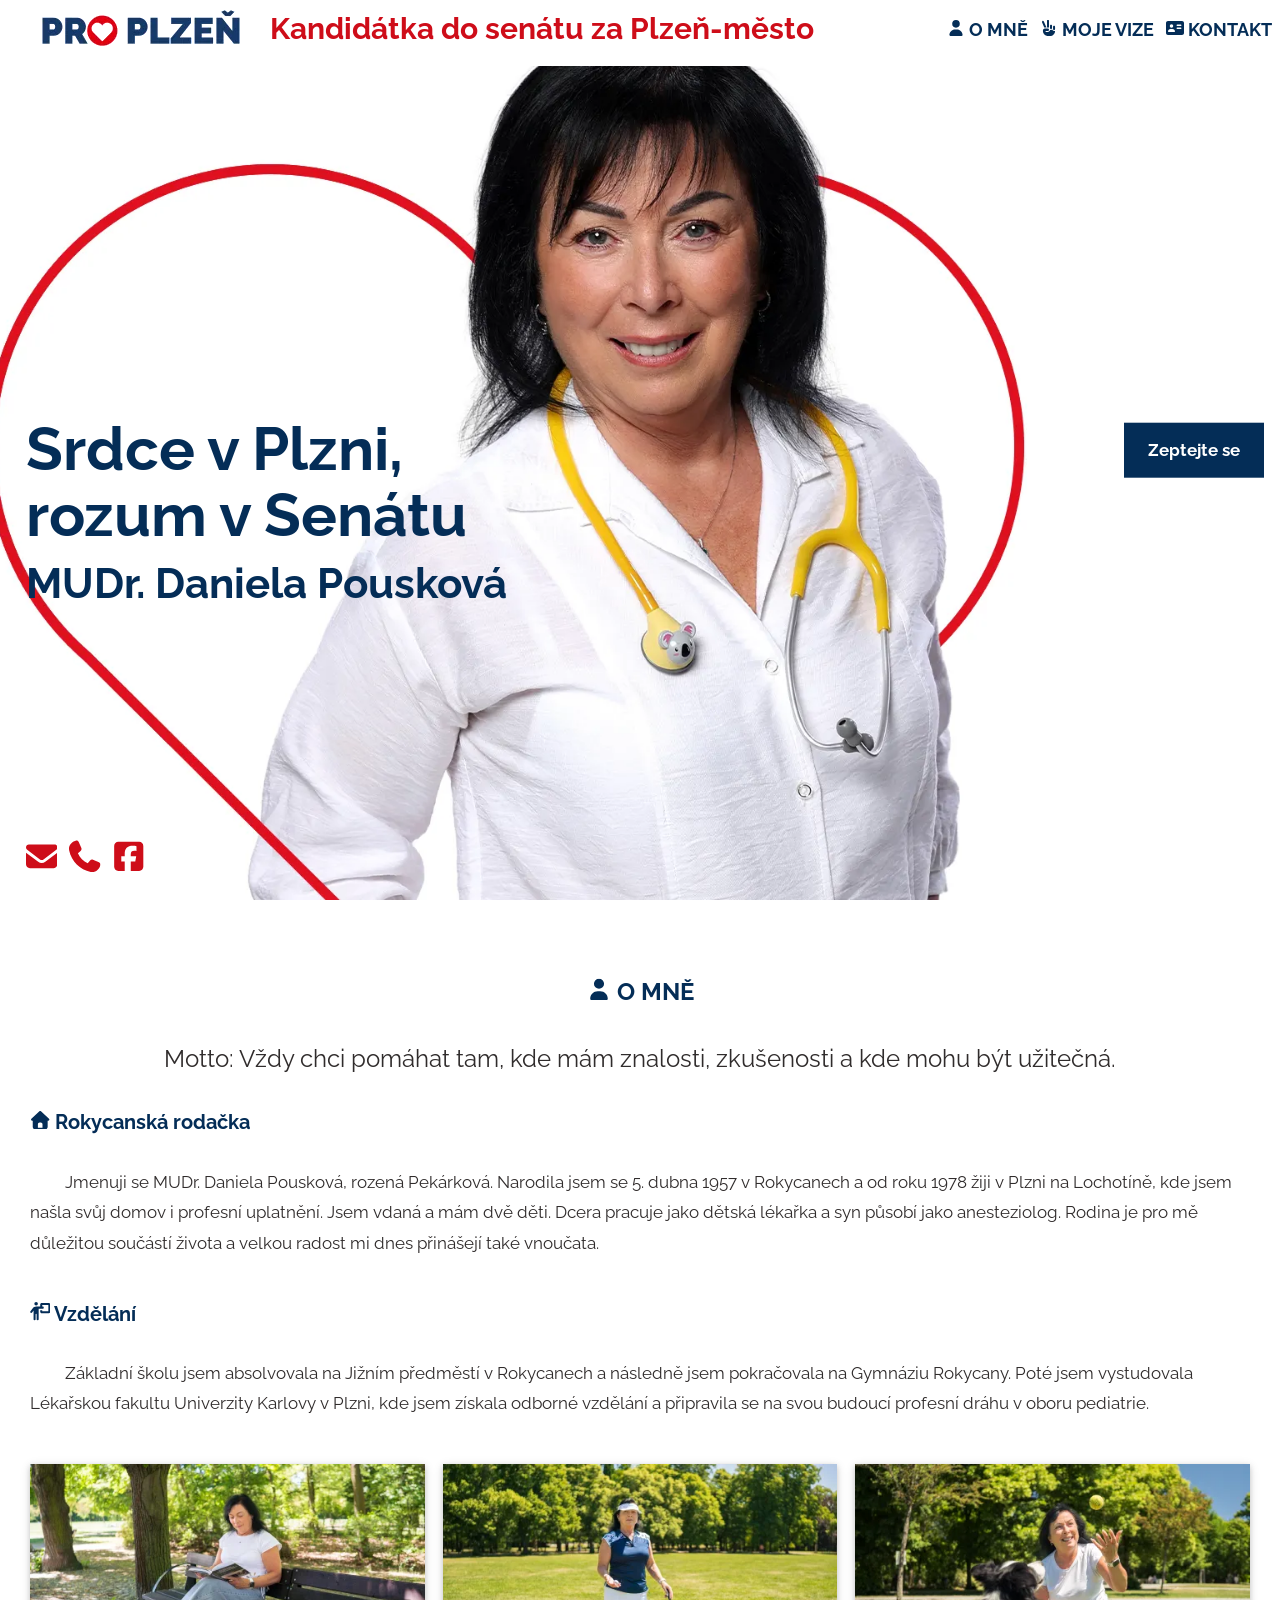
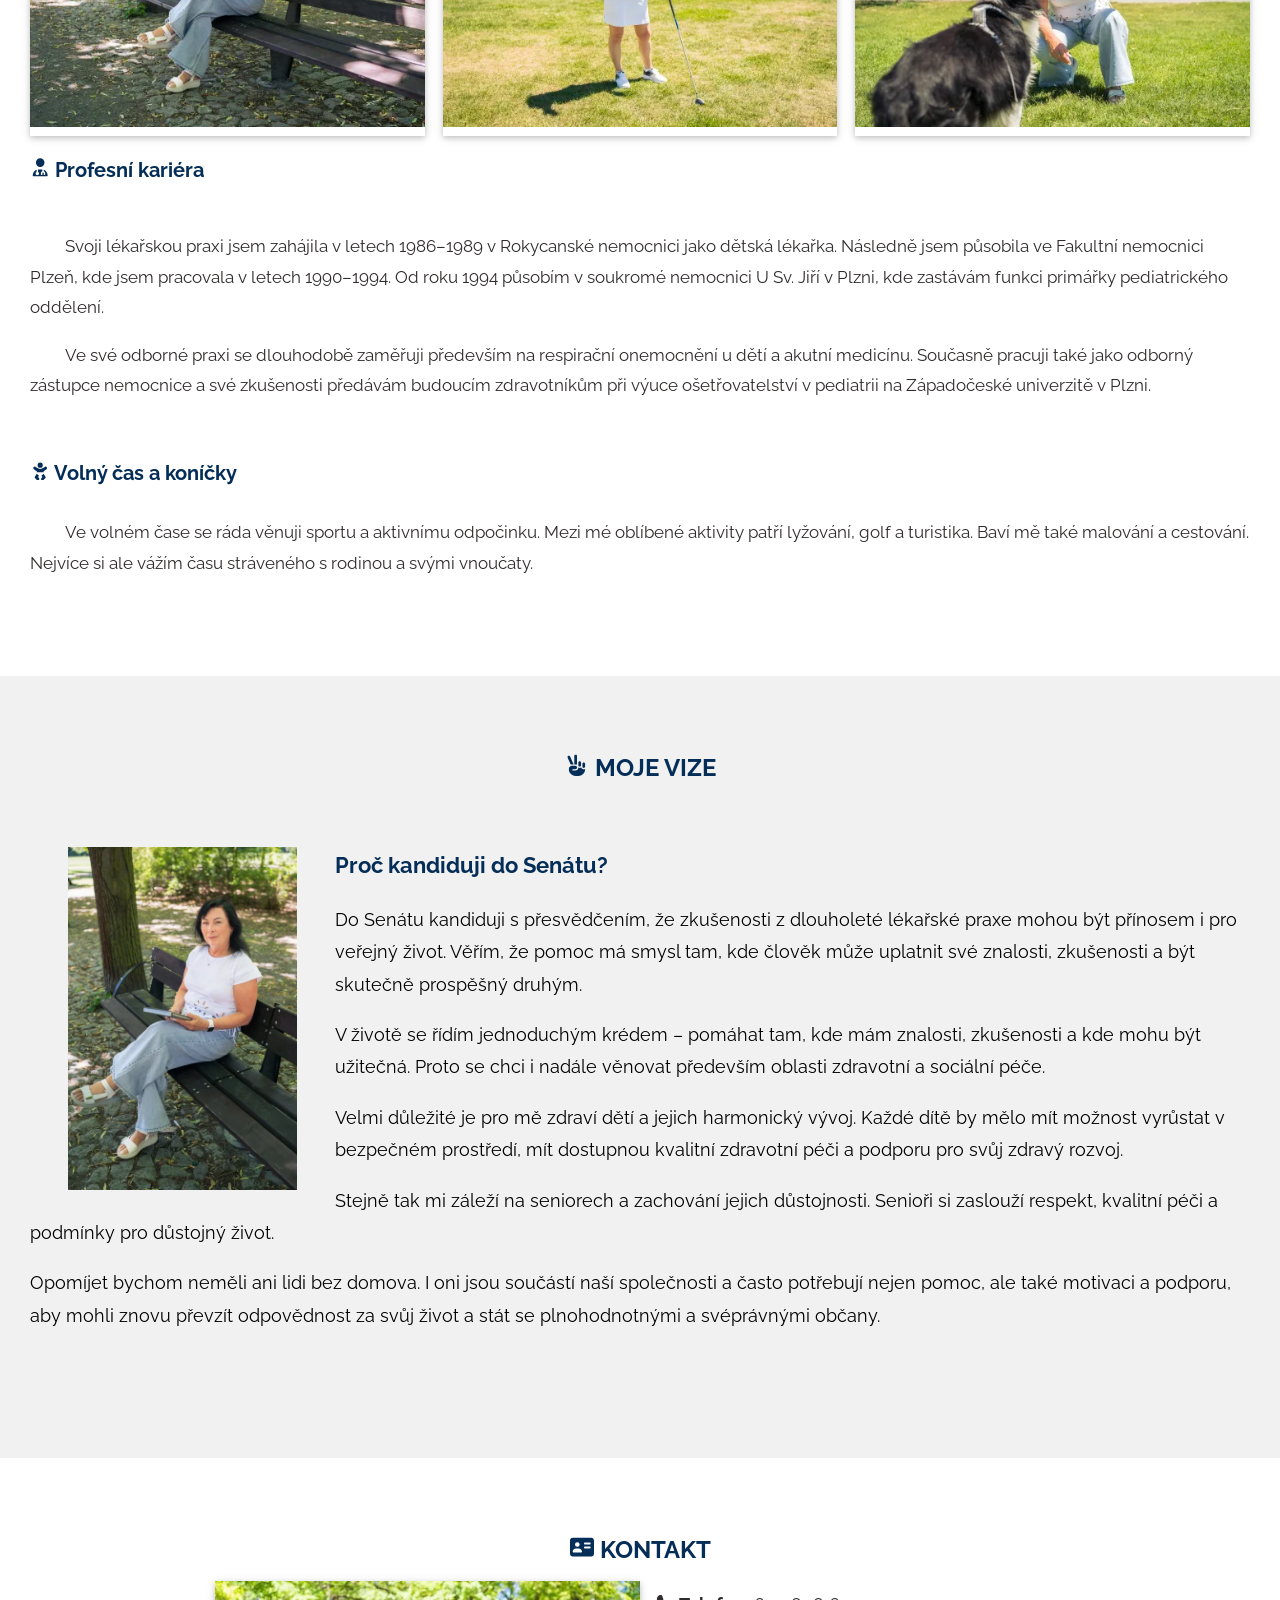
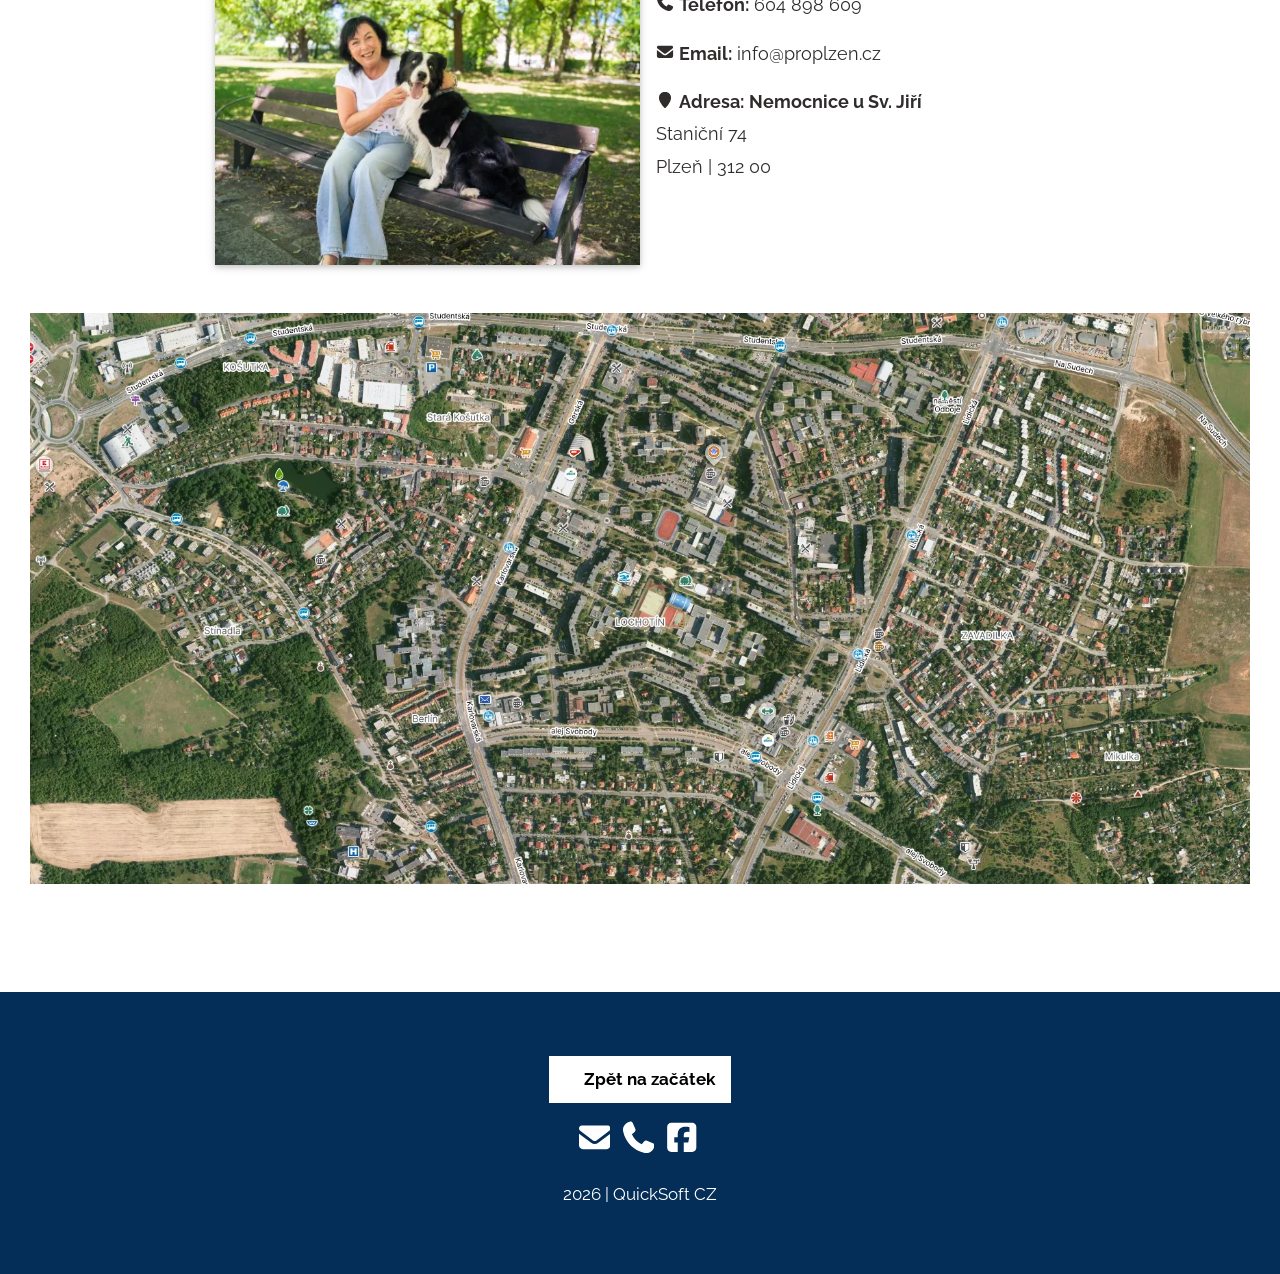
==== commit 5b741102: "Vylepseni barev" ====
--- a/index.html
+++ b/index.html
@@ -22,4 +22,4 @@
 						"areaServed":"CZ"
 					}
 				}
-			}</script><title>MUDr. Daniela Pousková - kandidátka do senátu</title><meta name="viewport" content="width=device-width,initial-scale=1"><meta name="author" content="QuickSoft CZ"><meta name="robots" content="index, follow"><meta name="title" property="og:title" content="MUDr. Daniela Pousková - kandidátka do senátu"><meta name="description" property="og:description" content="Oficiální stránky kandidátky do senátu Pouskové"><meta name="keywords" property="og:keywords" content="MUDr. Daniela Pousková, kandidátka, senát české republiky, pediatr, pediatrička, senátorka"><meta property="og:type" content="website"><meta property="og:site_name" content="pouskova.cz"><meta property="og:locale" content="cs_CS"><meta property="og:url" content="https://pouskova.cz/index.html"><meta property="og:image" content="https://pouskova.cz/img/logoSocial.webp"><meta property="og:image:alt" content="MUDr. Daniela Pousková - kandidátka do senátu"><meta name="twitter:card" content="summary"><meta name="twitter:title" content="MUDr. Daniela Pousková - kandidátka do senátu"><meta name="twitter:description" content="Oficiální stránky kandidátky do senátu Pouskové"><meta name="twitter:image" content="https://pouskova.cz/img/twitter.webp"><link rel="stylesheet" href="styles.min.css?v=1.0.1"><script src="scripts.min.js?v=1.0.1"></script><link rel="apple-touch-icon" sizes="180x180" href="./img/icons/icon-180x180.png"><link rel="icon" type="image/x-icon" sizes="48x48" href="./img/icons/favicon.ico"><link rel="icon" type="image/png" sizes="32x32" href="./img/icons/icon-32x32.png"><link rel="icon" type="image/png" sizes="16x16" href="./img/icons/icon-16x16.png"><link rel="manifest" href="./site.webmanifest"><link rel="canonical" href="https://pouskova.cz/"></head><body><div class="w3-overlay w3-hide-large w3-animate-opacity menuCloser" title="Zavři menu" id="myOverlay"></div><div class="w3-top"><div class="w3-bar w3-white" id="myNavbar"><a href="#home" class="w3-bar-item logoWrapp"><img class="logo" alt="logo" src="img/logoObdelnik.webp"></a><div class="w3-center w3-hide-small w3-hide-medium"><div class="w3-bar-item text">Kandidátka do senátu za Plzeň-město</div></div><div class="w3-right w3-hide-small w3-hide-medium"><a href="#about" class="w3-bar-item w3-large w3-button"><svg class="fa"><use xlink:href="sprites/fa-solid.svg#user"></use></svg> O MNĚ </a><a href="#why" class="w3-bar-item w3-large w3-button"><svg class="fa"><use xlink:href="sprites/fa-solid.svg#hand-peace"></use></svg> MOJE VIZE </a><a href="#contact" class="w3-bar-item w3-large w3-button"><svg class="fa"><use xlink:href="sprites/fa-solid.svg#address-card"></use></svg> KONTAKT</a></div><span class="menuOpener w3-bar-item w3-button w3-right w3-hide-large"><svg class="fa"><use xlink:href="sprites/fa-solid.svg#bars"></use></svg></span></div></div><nav class="menuCloser w3-sidebar w3-bar-block color-1 w3-card w3-animate-left w3-hide-large w3-large" id="mySidebar"><span class="w3-bar-item w3-button w3-xlarge w3-padding-16"><svg class="fa w3-right"><use xlink:href="sprites/fa-solid.svg#close"></use></svg> </span><a href="#about" class="w3-bar-item w3-button w3-right-align">O MNĚ</a> <a href="#why" class="w3-bar-item w3-button w3-right-align">MOJE VIZE</a> <a href="#contact" class="w3-bar-item w3-button w3-right-align">KONTAKT</a></nav><header class="w3-display-container" id="home"><div class="bigTitle w3-display-left w3-text-white"><h1>Srdce v Plzni,<br>rozum v Senátu</h1><h2>MUDr. Daniela Pousková</h2></div><a href="#contact" class="w3-button askButton w3-padding-large w3-margin-right w3-hide-small w3-display-right w3-hide-medium">Zeptejte se</a><div class="contactIcons"><a href="mailto:&#105;&#110;&#102;&#111;&#64;&#112;&#114;&#111;&#112;&#108;&#122;&#101;&#110;&#46;&#99;&#122;" rel="nofollow" class="w3-hover-opacity"><svg class="fa"><use xlink:href="sprites/fa-solid.svg#envelope"></use></svg> </a><a href="tel:+420604898609" rel="nofollow" class="w3-hover-opacity"><svg class="fa"><use xlink:href="sprites/fa-solid.svg#phone"></use></svg> </a><a href="https://www.facebook.com/profile.php?id=61589358617683" target="_blank" rel="nofollow" class="w3-hover-opacity"><svg class="fa"><use xlink:href="sprites/fa-brands.svg#facebook-square"></use></svg></a></div></header><section class="w3-container" id="about"><h3 class="w3-center"><svg class="fa"><use xlink:href="sprites/fa-solid.svg#user"></use></svg> O MNĚ</h3><p class="w3-center w3-xlarge">Motto: Vždy chci pomáhat tam, kde mám znalosti, zkušenosti a kde mohu být užitečná.</p><div class="w3-section"><div class="header"><svg class="fa"><use xlink:href="sprites/fa-solid.svg#home"></use></svg> Rokycanská rodačka</div><div class="text">Jmenuji se MUDr. Daniela Pousková, rozená Pekárková. Narodila jsem se 5. dubna 1957 v Rokycanech a od roku 1978 žiji v Plzni na Lochotíně, kde jsem našla svůj domov i profesní uplatnění. Jsem vdaná a mám dvě děti. Dcera pracuje jako dětská lékařka a syn působí jako anesteziolog. Rodina je pro mě důležitou součástí života a velkou radost mi dnes přinášejí také vnoučata.</div></div><div class="w3-section"><div class="header"><svg class="fa"><use xlink:href="sprites/fa-solid.svg#person-chalkboard"></use></svg> Vzdělání</div><div class="text">Základní školu jsem absolvovala na Jižním předměstí v Rokycanech a následně jsem pokračovala na Gymnáziu Rokycany. Poté jsem vystudovala Lékařskou fakultu Univerzity Karlovy v Plzni, kde jsem získala odborné vzdělání a připravila se na svou budoucí profesní dráhu v oboru pediatrie.</div></div><div class="w3-row gallery w3-center"><div class="w3-third"><div class="w3-card"><picture><source srcset="imgResized/pouskova01-480.webp" media="(max-width: 768px)"><source srcset="imgResized/pouskova01-768.webp" media="(max-width: 1200px)"><source srcset="imgResized/pouskova01-1200.webp" media="(max-width: 1600px)"><img src="img/pouskova01.webp" class="w3-image" alt="MUDr. Daniela Pousková - vzdělání je poklad"></picture><div class="w3-container"></div></div></div><div class="w3-third"><div class="w3-card"><picture><source srcset="imgResized/pouskova07-480.webp" media="(max-width: 768px)"><source srcset="imgResized/pouskova07-768.webp" media="(max-width: 1200px)"><source srcset="imgResized/pouskova07-1200.webp" media="(max-width: 1600px)"><img src="img/pouskova07.webp" class="w3-image" alt="MUDr. Daniela Pousková - pohyb v přírodě radost"></picture><div class="w3-container"></div></div></div><div class="w3-third"><div class="w3-card"><picture><source srcset="imgResized/pouskova04-480.webp" media="(max-width: 768px)"><source srcset="imgResized/pouskova04-768.webp" media="(max-width: 1200px)"><source srcset="imgResized/pouskova04-1200.webp" media="(max-width: 1600px)"><img src="img/pouskova04.webp" class="w3-image" alt="MUDr. Daniela Pousková - mám ráda zvířata a ještě více lidi"></picture><div class="w3-container"></div></div></div></div><div class="w3-section"><div class="header"><svg class="fa"><use xlink:href="sprites/fa-solid.svg#user-doctor"></use></svg> Profesní kariéra</div><div class="text"><p>Svoji lékařskou praxi jsem zahájila v letech 1986–1989 v Rokycanské nemocnici jako dětská lékařka. Následně jsem působila ve Fakultní nemocnici Plzeň, kde jsem pracovala v letech 1990–1994. Od roku 1994 působím v soukromé nemocnici U Sv. Jiří v Plzni, kde zastávám funkci primářky pediatrického oddělení.</p><p>Ve své odborné praxi se dlouhodobě zaměřuji především na respirační onemocnění u dětí a akutní medicínu. Současně pracuji také jako odborný zástupce nemocnice a své zkušenosti předávám budoucím zdravotníkům při výuce ošetřovatelství v pediatrii na Západočeské univerzitě v Plzni.</p></div></div><div class="w3-section"><div class="header"><svg class="fa"><use xlink:href="sprites/fa-solid.svg#baby"></use></svg> Volný čas a koníčky</div><div class="text">Ve volném čase se ráda věnuji sportu a aktivnímu odpočinku. Mezi mé oblíbené aktivity patří lyžování, golf a turistika. Baví mě také malování a cestování. Nejvíce si ale vážím času stráveného s rodinou a svými vnoučaty.</div></div></section><section class="w3-container w3-light-grey" id="why"><h3 class="w3-center"><svg class="fa"><use xlink:href="sprites/fa-solid.svg#hand-peace"></use></svg> MOJE VIZE</h3><div class="w3-row w3-padding-48"><div class="w3-quarter gallery w3-center"><picture><source srcset="imgResized/pouskova02-480.webp" media="(max-width: 768px)"><source srcset="imgResized/pouskova02-768.webp" media="(max-width: 1200px)"><source srcset="imgResized/pouskova02-1200.webp" media="(max-width: 1600px)"><img src="img/pouskova02.webp" class="portrait" alt="MUDr. Daniela Pousková - chci lepší svět pro lidi i zvířata"></picture></div><div class="w3-large"><div class="header">Proč kandiduji do Senátu?</div><p>Do Senátu kandiduji s přesvědčením, že zkušenosti z dlouholeté lékařské praxe mohou být přínosem i pro veřejný život. Věřím, že pomoc má smysl tam, kde člověk může uplatnit své znalosti, zkušenosti a být skutečně prospěšný druhým.</p><p>V životě se řídím jednoduchým krédem – pomáhat tam, kde mám znalosti, zkušenosti a kde mohu být užitečná. Proto se chci i nadále věnovat především oblasti zdravotní a sociální péče.</p><p>Velmi důležité je pro mě zdraví dětí a jejich harmonický vývoj. Každé dítě by mělo mít možnost vyrůstat v bezpečném prostředí, mít dostupnou kvalitní zdravotní péči a podporu pro svůj zdravý rozvoj.</p><p>Stejně tak mi záleží na seniorech a zachování jejich důstojnosti. Senioři si zaslouží respekt, kvalitní péči a podmínky pro důstojný život.</p><p>Opomíjet bychom neměli ani lidi bez domova. I oni jsou součástí naší společnosti a často potřebují nejen pomoc, ale také motivaci a podporu, aby mohli znovu převzít odpovědnost za svůj život a stát se plnohodnotnými a svéprávnými občany.</p></div></div></section><section class="w3-container" id="contact"><h3 class="w3-center"><svg class="fa"><use xlink:href="sprites/fa-solid.svg#address-card"></use></svg> KONTAKT</h3><div class="w3-row"><div class="w3-half w3-large w3-right"><div class="w3-padding"><svg class="fa"><use xlink:href="sprites/fa-solid.svg#phone"></use></svg> <strong>Telefon:</strong> <a href="tel:+420604898609">604 898 609</a></div><div class="w3-padding"><svg class="fa"><use xlink:href="sprites/fa-solid.svg#envelope"></use></svg> <strong>Email:</strong><a href="mailto:&#105;&#110;&#102;&#111;&#64;&#112;&#114;&#111;&#112;&#108;&#122;&#101;&#110;&#46;&#99;&#122;"> &#105;&#110;&#102;&#111;&#64;&#112;&#114;&#111;&#112;&#108;&#122;&#101;&#110;&#46;&#99;&#122;</a></div><div class="w3-padding"><svg class="fa"><use xlink:href="sprites/fa-solid.svg#map-marker"></use></svg> <strong>Adresa:</strong> <a href="https://mapy.com/s/rezaresecu" target="_blank"><address><b>Nemocnice u Sv. Jiří</b><br>Staniční 74<br>Plzeň | 312 00</address></a></div></div><div class="w3-half gallery"><picture><source srcset="imgResized/pouskova06-480.webp" media="(max-width: 1000px)"><source srcset="imgResized/pouskova06-768.webp" media="(max-width: 1400px)"><source srcset="imgResized/pouskova06-1200.webp" media="(max-width: 2000px)"><img src="img/pouskova06.webp" alt="Plzeň je město kde ráda žiji." class="w3-card-2 w3-image w3-hover-opacity photoDominanta w3-right"></picture></div></div><div class="w3-row w3-padding-48 w3-center"><div><a href="https://mapy.com/s/rezaresecu" target="_blank"><picture><source srcset="imgResized/map-480.webp" media="(max-width: 500px)"><source srcset="imgResized/map-768.webp" media="(max-width: 800px)"><source srcset="imgResized/map-1200.webp" media="(max-width: 1200px)"><img src="./img/map.webp" alt="Náhled mapy" class="w3-image"></picture></a></div></div></section><footer class="w3-center color-2 w3-padding-64"><a href="#home" class="w3-button w3-white"><span class="fa fa-arrow-up w3-margin-right"></span>Zpět na začátek</a><div class="w3-section contactIcons"><a href="mailto:&#105;&#110;&#102;&#111;&#64;&#112;&#114;&#111;&#112;&#108;&#122;&#101;&#110;&#46;&#99;&#122;" rel="nofollow" class="w3-hover-opacity w3-text-white"><svg class="fa"><use xlink:href="sprites/fa-solid.svg#envelope"></use></svg> </a><a href="tel:+420604898609" rel="nofollow" class="w3-hover-opacity w3-text-white"><svg class="fa"><use xlink:href="sprites/fa-solid.svg#phone"></use></svg> </a><a href="https://www.facebook.com/profile.php?id=61589358617683" target="_blank" rel="nofollow" class="w3-hover-opacity w3-text-white"><svg class="fa"><use xlink:href="sprites/fa-brands.svg#facebook-square"></use></svg></a></div><div>2026 | <a href="https://quicksoft.cz" rel="nofollow" target="_blank" title="Otevři stránky autora">QuickSoft CZ</a> <img src="https://tracker.stanislav.eu/track.php?site=pouskova.cz" class="w3-hide" alt="Visitor Tracking"></div></footer><div id="modal" class="w3-modal w3-black"><span class="w3-button w3-xxlarge w3-black w3-display-topright" title="Zavřít okno"><svg class="fa w3-right"><use xlink:href="sprites/fa-solid.svg#close"></use></svg></span><div class="w3-modal-content w3-animate-zoom w3-center w3-transparent"><img id="modalImage" class="w3-image" alt="popisek" src="./img/pouskova01.webp"><p id="caption" class="w3-opacity w3-large"></p></div></div></body></html>+			}</script><title>MUDr. Daniela Pousková - kandidátka do senátu</title><meta name="viewport" content="width=device-width,initial-scale=1"><meta name="author" content="QuickSoft CZ"><meta name="robots" content="index, follow"><meta name="title" property="og:title" content="MUDr. Daniela Pousková - kandidátka do senátu"><meta name="description" property="og:description" content="Oficiální stránky kandidátky do senátu Pouskové"><meta name="keywords" property="og:keywords" content="MUDr. Daniela Pousková, kandidátka, senát české republiky, pediatr, pediatrička, senátorka"><meta property="og:type" content="website"><meta property="og:site_name" content="pouskova.cz"><meta property="og:locale" content="cs_CS"><meta property="og:url" content="https://pouskova.cz/index.html"><meta property="og:image" content="https://pouskova.cz/img/logoSocial.webp"><meta property="og:image:alt" content="MUDr. Daniela Pousková - kandidátka do senátu"><meta name="twitter:card" content="summary"><meta name="twitter:title" content="MUDr. Daniela Pousková - kandidátka do senátu"><meta name="twitter:description" content="Oficiální stránky kandidátky do senátu Pouskové"><meta name="twitter:image" content="https://pouskova.cz/img/twitter.webp"><link rel="stylesheet" href="styles.min.css?v=1.0.2"><script src="scripts.min.js?v=1.0.2"></script><link rel="apple-touch-icon" sizes="180x180" href="./img/icons/icon-180x180.png"><link rel="icon" type="image/x-icon" sizes="48x48" href="./img/icons/favicon.ico"><link rel="icon" type="image/png" sizes="32x32" href="./img/icons/icon-32x32.png"><link rel="icon" type="image/png" sizes="16x16" href="./img/icons/icon-16x16.png"><link rel="manifest" href="./site.webmanifest"><link rel="canonical" href="https://pouskova.cz/"></head><body><div class="w3-overlay w3-hide-large w3-animate-opacity menuCloser" title="Zavři menu" id="myOverlay"></div><div class="w3-top"><div class="w3-bar w3-white" id="myNavbar"><a href="#home" class="w3-bar-item logoWrapp"><img class="logo" alt="logo" src="img/logoObdelnik.webp"></a><div class="w3-center w3-hide-small w3-hide-medium"><div class="w3-bar-item text">Kandidátka do senátu za Plzeň-město</div></div><div class="w3-right w3-hide-small w3-hide-medium"><a href="#about" class="w3-bar-item w3-large w3-button"><svg class="fa"><use xlink:href="sprites/fa-solid.svg#user"></use></svg> O MNĚ </a><a href="#why" class="w3-bar-item w3-large w3-button"><svg class="fa"><use xlink:href="sprites/fa-solid.svg#hand-peace"></use></svg> MOJE VIZE </a><a href="#contact" class="w3-bar-item w3-large w3-button"><svg class="fa"><use xlink:href="sprites/fa-solid.svg#address-card"></use></svg> KONTAKT</a></div><span class="menuOpener w3-bar-item w3-button w3-right w3-hide-large"><svg class="fa"><use xlink:href="sprites/fa-solid.svg#bars"></use></svg></span></div></div><nav class="menuCloser w3-sidebar w3-bar-block color-1 w3-card w3-animate-left w3-hide-large w3-large" id="mySidebar"><span class="w3-bar-item w3-button w3-xlarge w3-padding-16"><svg class="fa w3-right"><use xlink:href="sprites/fa-solid.svg#close"></use></svg> </span><a href="#about" class="w3-bar-item w3-button w3-right-align">O MNĚ</a> <a href="#why" class="w3-bar-item w3-button w3-right-align">MOJE VIZE</a> <a href="#contact" class="w3-bar-item w3-button w3-right-align">KONTAKT</a></nav><header class="w3-display-container" id="home"><div class="bigTitle w3-display-left w3-text-white"><h1>Srdce v Plzni,<br>rozum v Senátu</h1><h2>MUDr. Daniela Pousková</h2></div><a href="#contact" class="w3-button askButton w3-padding-large w3-margin-right w3-hide-small w3-display-right w3-hide-medium">Zeptejte se</a><div class="contactIcons"><a href="mailto:&#105;&#110;&#102;&#111;&#64;&#112;&#114;&#111;&#112;&#108;&#122;&#101;&#110;&#46;&#99;&#122;" rel="nofollow" class="w3-hover-opacity"><svg class="fa"><use xlink:href="sprites/fa-solid.svg#envelope"></use></svg> </a><a href="tel:+420604898609" rel="nofollow" class="w3-hover-opacity"><svg class="fa"><use xlink:href="sprites/fa-solid.svg#phone"></use></svg> </a><a href="https://www.facebook.com/profile.php?id=61589358617683" target="_blank" rel="nofollow" class="w3-hover-opacity"><svg class="fa"><use xlink:href="sprites/fa-brands.svg#facebook-square"></use></svg></a></div></header><section class="w3-container" id="about"><h3 class="w3-center"><svg class="fa"><use xlink:href="sprites/fa-solid.svg#user"></use></svg> O MNĚ</h3><p class="w3-center w3-xlarge">Motto: Vždy chci pomáhat tam, kde mám znalosti, zkušenosti a kde mohu být užitečná.</p><div class="w3-section"><div class="header"><svg class="fa"><use xlink:href="sprites/fa-solid.svg#home"></use></svg> Rokycanská rodačka</div><div class="text">Jmenuji se MUDr. Daniela Pousková, rozená Pekárková. Narodila jsem se 5. dubna 1957 v Rokycanech a od roku 1978 žiji v Plzni na Lochotíně, kde jsem našla svůj domov i profesní uplatnění. Jsem vdaná a mám dvě děti. Dcera pracuje jako dětská lékařka a syn působí jako anesteziolog. Rodina je pro mě důležitou součástí života a velkou radost mi dnes přinášejí také vnoučata.</div></div><div class="w3-section"><div class="header"><svg class="fa"><use xlink:href="sprites/fa-solid.svg#person-chalkboard"></use></svg> Vzdělání</div><div class="text">Základní školu jsem absolvovala na Jižním předměstí v Rokycanech a následně jsem pokračovala na Gymnáziu Rokycany. Poté jsem vystudovala Lékařskou fakultu Univerzity Karlovy v Plzni, kde jsem získala odborné vzdělání a připravila se na svou budoucí profesní dráhu v oboru pediatrie.</div></div><div class="w3-row gallery w3-center"><div class="w3-third"><div class="w3-card"><picture><source srcset="imgResized/pouskova01-480.webp" media="(max-width: 768px)"><source srcset="imgResized/pouskova01-768.webp" media="(max-width: 1200px)"><source srcset="imgResized/pouskova01-1200.webp" media="(max-width: 1600px)"><img src="img/pouskova01.webp" class="w3-image" alt="MUDr. Daniela Pousková - vzdělání je poklad"></picture><div class="w3-container"></div></div></div><div class="w3-third"><div class="w3-card"><picture><source srcset="imgResized/pouskova07-480.webp" media="(max-width: 768px)"><source srcset="imgResized/pouskova07-768.webp" media="(max-width: 1200px)"><source srcset="imgResized/pouskova07-1200.webp" media="(max-width: 1600px)"><img src="img/pouskova07.webp" class="w3-image" alt="MUDr. Daniela Pousková - pohyb v přírodě radost"></picture><div class="w3-container"></div></div></div><div class="w3-third"><div class="w3-card"><picture><source srcset="imgResized/pouskova04-480.webp" media="(max-width: 768px)"><source srcset="imgResized/pouskova04-768.webp" media="(max-width: 1200px)"><source srcset="imgResized/pouskova04-1200.webp" media="(max-width: 1600px)"><img src="img/pouskova04.webp" class="w3-image" alt="MUDr. Daniela Pousková - mám ráda zvířata a ještě více lidi"></picture><div class="w3-container"></div></div></div></div><div class="w3-section"><div class="header"><svg class="fa"><use xlink:href="sprites/fa-solid.svg#user-doctor"></use></svg> Profesní kariéra</div><div class="text"><p>Svoji lékařskou praxi jsem zahájila v letech 1986–1989 v Rokycanské nemocnici jako dětská lékařka. Následně jsem působila ve Fakultní nemocnici Plzeň, kde jsem pracovala v letech 1990–1994. Od roku 1994 působím v soukromé nemocnici U Sv. Jiří v Plzni, kde zastávám funkci primářky pediatrického oddělení.</p><p>Ve své odborné praxi se dlouhodobě zaměřuji především na respirační onemocnění u dětí a akutní medicínu. Současně pracuji také jako odborný zástupce nemocnice a své zkušenosti předávám budoucím zdravotníkům při výuce ošetřovatelství v pediatrii na Západočeské univerzitě v Plzni.</p></div></div><div class="w3-section"><div class="header"><svg class="fa"><use xlink:href="sprites/fa-solid.svg#baby"></use></svg> Volný čas a koníčky</div><div class="text">Ve volném čase se ráda věnuji sportu a aktivnímu odpočinku. Mezi mé oblíbené aktivity patří lyžování, golf a turistika. Baví mě také malování a cestování. Nejvíce si ale vážím času stráveného s rodinou a svými vnoučaty.</div></div></section><section class="w3-container w3-light-grey" id="why"><h3 class="w3-center"><svg class="fa"><use xlink:href="sprites/fa-solid.svg#hand-peace"></use></svg> MOJE VIZE</h3><div class="w3-row w3-padding-48"><div class="w3-quarter gallery w3-center"><picture><source srcset="imgResized/pouskova02-480.webp" media="(max-width: 768px)"><source srcset="imgResized/pouskova02-768.webp" media="(max-width: 1200px)"><source srcset="imgResized/pouskova02-1200.webp" media="(max-width: 1600px)"><img src="img/pouskova02.webp" class="portrait" alt="MUDr. Daniela Pousková - chci lepší svět pro lidi i zvířata"></picture></div><div class="w3-large"><div class="header">Proč kandiduji do Senátu?</div><p>Do Senátu kandiduji s přesvědčením, že zkušenosti z dlouholeté lékařské praxe mohou být přínosem i pro veřejný život. Věřím, že pomoc má smysl tam, kde člověk může uplatnit své znalosti, zkušenosti a být skutečně prospěšný druhým.</p><p>V životě se řídím jednoduchým krédem – pomáhat tam, kde mám znalosti, zkušenosti a kde mohu být užitečná. Proto se chci i nadále věnovat především oblasti zdravotní a sociální péče.</p><p>Velmi důležité je pro mě zdraví dětí a jejich harmonický vývoj. Každé dítě by mělo mít možnost vyrůstat v bezpečném prostředí, mít dostupnou kvalitní zdravotní péči a podporu pro svůj zdravý rozvoj.</p><p>Stejně tak mi záleží na seniorech a zachování jejich důstojnosti. Senioři si zaslouží respekt, kvalitní péči a podmínky pro důstojný život.</p><p>Opomíjet bychom neměli ani lidi bez domova. I oni jsou součástí naší společnosti a často potřebují nejen pomoc, ale také motivaci a podporu, aby mohli znovu převzít odpovědnost za svůj život a stát se plnohodnotnými a svéprávnými občany.</p></div></div></section><section class="w3-container" id="contact"><h3 class="w3-center"><svg class="fa"><use xlink:href="sprites/fa-solid.svg#address-card"></use></svg> KONTAKT</h3><div class="w3-row"><div class="w3-half w3-large w3-right"><div class="w3-padding"><svg class="fa"><use xlink:href="sprites/fa-solid.svg#phone"></use></svg> <strong>Telefon:</strong> <a href="tel:+420604898609">604 898 609</a></div><div class="w3-padding"><svg class="fa"><use xlink:href="sprites/fa-solid.svg#envelope"></use></svg> <strong>Email:</strong><a href="mailto:&#105;&#110;&#102;&#111;&#64;&#112;&#114;&#111;&#112;&#108;&#122;&#101;&#110;&#46;&#99;&#122;"> &#105;&#110;&#102;&#111;&#64;&#112;&#114;&#111;&#112;&#108;&#122;&#101;&#110;&#46;&#99;&#122;</a></div><div class="w3-padding"><svg class="fa"><use xlink:href="sprites/fa-solid.svg#map-marker"></use></svg> <strong>Adresa:</strong> <a href="https://mapy.com/s/rezaresecu" target="_blank"><address><b>Nemocnice u Sv. Jiří</b><br>Staniční 74<br>Plzeň | 312 00</address></a></div></div><div class="w3-half gallery"><picture><source srcset="imgResized/pouskova06-480.webp" media="(max-width: 1000px)"><source srcset="imgResized/pouskova06-768.webp" media="(max-width: 1400px)"><source srcset="imgResized/pouskova06-1200.webp" media="(max-width: 2000px)"><img src="img/pouskova06.webp" alt="Plzeň je město kde ráda žiji." class="w3-card-2 w3-image w3-hover-opacity photoDominanta w3-right"></picture></div></div><div class="w3-row w3-padding-48 w3-center"><div><a href="https://mapy.com/s/rezaresecu" target="_blank"><picture><source srcset="imgResized/map-480.webp" media="(max-width: 500px)"><source srcset="imgResized/map-768.webp" media="(max-width: 800px)"><source srcset="imgResized/map-1200.webp" media="(max-width: 1200px)"><img src="./img/map.webp" alt="Náhled mapy" class="w3-image"></picture></a></div></div></section><footer class="w3-center color-2 w3-padding-64"><a href="#home" class="w3-button w3-white"><span class="fa fa-arrow-up w3-margin-right"></span>Zpět na začátek</a><div class="w3-section contactIcons"><a href="mailto:&#105;&#110;&#102;&#111;&#64;&#112;&#114;&#111;&#112;&#108;&#122;&#101;&#110;&#46;&#99;&#122;" rel="nofollow" class="w3-hover-opacity w3-text-white"><svg class="fa"><use xlink:href="sprites/fa-solid.svg#envelope"></use></svg> </a><a href="tel:+420604898609" rel="nofollow" class="w3-hover-opacity w3-text-white"><svg class="fa"><use xlink:href="sprites/fa-solid.svg#phone"></use></svg> </a><a href="https://www.facebook.com/profile.php?id=61589358617683" target="_blank" rel="nofollow" class="w3-hover-opacity w3-text-white"><svg class="fa"><use xlink:href="sprites/fa-brands.svg#facebook-square"></use></svg></a></div><div>2026 | <a href="https://quicksoft.cz" rel="nofollow" target="_blank" title="Otevři stránky autora">QuickSoft CZ</a> <img src="https://tracker.stanislav.eu/track.php?site=pouskova.cz" class="w3-hide" alt="Visitor Tracking"></div></footer><div id="modal" class="w3-modal w3-black"><span class="w3-button w3-xxlarge w3-black w3-display-topright" title="Zavřít okno"><svg class="fa w3-right"><use xlink:href="sprites/fa-solid.svg#close"></use></svg></span><div class="w3-modal-content w3-animate-zoom w3-center w3-transparent"><img id="modalImage" class="w3-image" alt="popisek" src="./img/pouskova01.webp"><p id="caption" class="w3-opacity w3-large"></p></div></div></body></html>
--- a/styles.min.css
+++ b/styles.min.css
@@ -1 +1 @@
-@font-face{font-family:'Raleway';font-style:italic;font-weight:400;font-display:swap;src:url(fonts/raleWayItalicExt.woff2) format('woff2');unicode-range:U+0100-02BA,U+02BD-02C5,U+02C7-02CC,U+02CE-02D7,U+02DD-02FF,U+0304,U+0308,U+0329,U+1D00-1DBF,U+1E00-1E9F,U+1EF2-1EFF,U+2020,U+20A0-20AB,U+20AD-20C0,U+2113,U+2C60-2C7F,U+A720-A7FF}@font-face{font-family:'Raleway';font-style:italic;font-weight:400;font-display:swap;src:url(fonts/raleWayItalic.woff2) format('woff2');unicode-range:U+0000-00FF,U+0131,U+0152-0153,U+02BB-02BC,U+02C6,U+02DA,U+02DC,U+0304,U+0308,U+0329,U+2000-206F,U+20AC,U+2122,U+2191,U+2193,U+2212,U+2215,U+FEFF,U+FFFD}@font-face{font-family:'Raleway';font-style:italic;font-weight:700;font-display:swap;src:url(fonts/raleWayBoldItalicExt.woff2) format('woff2');unicode-range:U+0100-02BA,U+02BD-02C5,U+02C7-02CC,U+02CE-02D7,U+02DD-02FF,U+0304,U+0308,U+0329,U+1D00-1DBF,U+1E00-1E9F,U+1EF2-1EFF,U+2020,U+20A0-20AB,U+20AD-20C0,U+2113,U+2C60-2C7F,U+A720-A7FF}@font-face{font-family:'Raleway';font-style:italic;font-weight:700;font-display:swap;src:url(fonts/raleWayBoldItalic.woff2) format('woff2');unicode-range:U+0000-00FF,U+0131,U+0152-0153,U+02BB-02BC,U+02C6,U+02DA,U+02DC,U+0304,U+0308,U+0329,U+2000-206F,U+20AC,U+2122,U+2191,U+2193,U+2212,U+2215,U+FEFF,U+FFFD}@font-face{font-family:'Raleway';font-style:normal;font-weight:400;font-display:swap;src:url(fonts/ralelWayExt.woff2) format('woff2');unicode-range:U+0100-02BA,U+02BD-02C5,U+02C7-02CC,U+02CE-02D7,U+02DD-02FF,U+0304,U+0308,U+0329,U+1D00-1DBF,U+1E00-1E9F,U+1EF2-1EFF,U+2020,U+20A0-20AB,U+20AD-20C0,U+2113,U+2C60-2C7F,U+A720-A7FF}@font-face{font-family:'Raleway';font-style:normal;font-weight:400;font-display:swap;src:url(fonts/raleWay.woff2) format('woff2');unicode-range:U+0000-00FF,U+0131,U+0152-0153,U+02BB-02BC,U+02C6,U+02DA,U+02DC,U+0304,U+0308,U+0329,U+2000-206F,U+20AC,U+2122,U+2191,U+2193,U+2212,U+2215,U+FEFF,U+FFFD}@font-face{font-family:'Raleway';font-style:normal;font-weight:700;font-display:swap;src:url(fonts/raleWayBoldExt.woff2) format('woff2');unicode-range:U+0100-02BA,U+02BD-02C5,U+02C7-02CC,U+02CE-02D7,U+02DD-02FF,U+0304,U+0308,U+0329,U+1D00-1DBF,U+1E00-1E9F,U+1EF2-1EFF,U+2020,U+20A0-20AB,U+20AD-20C0,U+2113,U+2C60-2C7F,U+A720-A7FF}@font-face{font-family:'Raleway';font-style:normal;font-weight:700;font-display:swap;src:url(fonts/raleWayBold.woff2) format('woff2');unicode-range:U+0000-00FF,U+0131,U+0152-0153,U+02BB-02BC,U+02C6,U+02DA,U+02DC,U+0304,U+0308,U+0329,U+2000-206F,U+20AC,U+2122,U+2191,U+2193,U+2212,U+2215,U+FEFF,U+FFFD}body,h1,h2,h3,h4,h5{font-family:"Raleway",sans-serif}html{box-sizing:border-box}*,*:before,*:after{box-sizing:inherit}html{-ms-text-size-adjust:100%;-webkit-text-size-adjust:100%}body{margin:0}article,aside,details,figcaption,figure,footer,header,main,menu,nav,section{display:block}summary{display:list-item}audio,canvas,progress,video{display:inline-block}progress{vertical-align:baseline}audio:not([controls]){display:none;height:0}[hidden],template{display:none}a{background-color:transparent}a:active,a:hover{outline-width:0}abbr[title]{border-bottom:0;text-decoration:underline;text-decoration:underline dotted}b,strong{font-weight:bolder}dfn{font-style:italic}mark{background:#ff0;color:#000}small{font-size:80%}sub,sup{font-size:75%;line-height:0;position:relative;vertical-align:baseline}sub{bottom:-0.25em}sup{top:-0.5em}figure{margin:1em 40px}img{border-style:none}code,kbd,pre,samp{font-family:monospace,monospace;font-size:1em}hr{box-sizing:content-box;height:0;overflow:visible}button,input,select,textarea,optgroup{font:inherit;margin:0}optgroup{font-weight:bold}button,input{overflow:visible}button,select{text-transform:none}button,[type=button],[type=reset],[type=submit]{-webkit-appearance:button}button::-moz-focus-inner,[type=button]::-moz-focus-inner,[type=reset]::-moz-focus-inner,[type=submit]::-moz-focus-inner{border-style:none;padding:0}button:-moz-focusring,[type=button]:-moz-focusring,[type=reset]:-moz-focusring,[type=submit]:-moz-focusring{outline:1px dotted ButtonText}fieldset{border:1px solid silver;margin:0 2px;padding:.35em .625em .75em}legend{color:inherit;display:table;max-width:100%;padding:0;white-space:normal}textarea{overflow:auto}[type=checkbox],[type=radio]{padding:0}[type=number]::-webkit-inner-spin-button,[type=number]::-webkit-outer-spin-button{height:auto}[type=search]{-webkit-appearance:textfield;outline-offset:-2px}[type=search]::-webkit-search-decoration{-webkit-appearance:none}::-webkit-file-upload-button{-webkit-appearance:button;font:inherit}html,body{font-family:Verdana,sans-serif;font-size:15px;line-height:1.5}html{overflow-x:hidden}h1{font-size:36px}h2{font-size:30px}h3{font-size:24px}h4{font-size:20px}h5{font-size:18px}h6{font-size:16px}.w3-serif{font-family:serif}.w3-sans-serif{font-family:sans-serif}.w3-cursive{font-family:cursive}.w3-monospace{font-family:monospace}h1,h2,h3,h4,h5,h6{font-family:"Segoe UI",Arial,sans-serif;font-weight:400;margin:10px 0}.w3-wide{letter-spacing:4px}hr{border:0;border-top:1px solid #eee;margin:20px 0}.w3-image{max-width:100%;height:auto}img{vertical-align:middle}a{color:inherit}.w3-table,.w3-table-all{border-collapse:collapse;border-spacing:0;width:100%;display:table}.w3-table-all{border:1px solid #ccc}.w3-bordered tr,.w3-table-all tr{border-bottom:1px solid #ddd}.w3-striped tbody tr:nth-child(even){background-color:#f1f1f1}.w3-table-all tr:nth-child(odd){background-color:#fff}.w3-table-all tr:nth-child(even){background-color:#f1f1f1}.w3-hoverable tbody tr:hover,.w3-ul.w3-hoverable li:hover{background-color:#ccc}.w3-centered tr th,.w3-centered tr td{text-align:center}.w3-table td,.w3-table th,.w3-table-all td,.w3-table-all th{padding:8px 8px;display:table-cell;text-align:left;vertical-align:top}.w3-table th:first-child,.w3-table td:first-child,.w3-table-all th:first-child,.w3-table-all td:first-child{padding-left:16px}.w3-btn,.w3-button{border:0;display:inline-block;padding:8px 16px;vertical-align:middle;overflow:hidden;text-decoration:none;color:inherit;background-color:inherit;text-align:center;cursor:pointer;white-space:nowrap}.w3-btn:hover{box-shadow:0 8px 16px 0 rgba(0,0,0,0.2),0 6px 20px 0 rgba(0,0,0,0.19)}.w3-btn,.w3-button{-webkit-touch-callout:none;-webkit-user-select:none;-khtml-user-select:none;-moz-user-select:none;-ms-user-select:none;user-select:none}.w3-disabled,.w3-btn:disabled,.w3-button:disabled{cursor:not-allowed;opacity:.3}.w3-disabled *,:disabled *{pointer-events:none}.w3-btn.w3-disabled:hover,.w3-btn:disabled:hover{box-shadow:none}.w3-badge,.w3-tag{background-color:#000;color:#fff;display:inline-block;padding-left:8px;padding-right:8px;text-align:center}.w3-badge{border-radius:50%}.w3-ul{list-style-type:none;padding:0;margin:0}.w3-ul li{padding:8px 16px;border-bottom:1px solid #ddd}.w3-ul li:last-child{border-bottom:0}.w3-tooltip,.w3-display-container{position:relative}.w3-tooltip .w3-text{display:none}.w3-tooltip:hover .w3-text{display:inline-block}.w3-ripple:active{opacity:.5}.w3-ripple{transition:opacity 0s}.w3-input{padding:8px;display:block;border:0;border-bottom:1px solid #ccc;width:100%}.w3-select{padding:9px 0;width:100%;border:0;border-bottom:1px solid #ccc}.w3-dropdown-click,.w3-dropdown-hover{position:relative;display:inline-block;cursor:pointer}.w3-dropdown-hover:hover .w3-dropdown-content{display:block}.w3-dropdown-hover:first-child,.w3-dropdown-click:hover{background-color:#ccc;color:#000}.w3-dropdown-hover:hover>.w3-button:first-child,.w3-dropdown-click:hover>.w3-button:first-child{background-color:#ccc;color:#000}.w3-dropdown-content{cursor:auto;color:#000;background-color:#fff;display:none;position:absolute;min-width:160px;margin:0;padding:0;z-index:1}.w3-check,.w3-radio{width:24px;height:24px;position:relative;top:6px}.w3-sidebar{height:100%;width:200px;background-color:#fff;position:fixed !important;z-index:1;overflow:auto}.w3-bar-block .w3-dropdown-hover,.w3-bar-block .w3-dropdown-click{width:100%}.w3-bar-block .w3-dropdown-hover .w3-dropdown-content,.w3-bar-block .w3-dropdown-click .w3-dropdown-content{min-width:100%}.w3-bar-block .w3-dropdown-hover .w3-button,.w3-bar-block .w3-dropdown-click .w3-button{width:100%;text-align:left;padding:8px 16px}.w3-main,#main{transition:margin-left .4s}.w3-modal{z-index:3;display:none;padding-top:100px;position:fixed;left:0;top:0;width:100%;height:100%;overflow:auto;background-color:#000;background-color:rgba(0,0,0,0.4)}.w3-modal-content{margin:auto;background-color:#fff;position:relative;padding:0;outline:0;width:600px}.w3-bar{width:100%;overflow:hidden}.w3-center .w3-bar{display:inline-block;width:auto}.w3-bar .w3-bar-item{padding:8px 16px;float:left;width:auto;border:0;display:block;outline:0}.w3-bar .w3-dropdown-hover,.w3-bar .w3-dropdown-click{position:static;float:left}.w3-bar .w3-button{white-space:normal}.w3-bar-block .w3-bar-item{width:100%;display:block;padding:8px 16px;text-align:left;border:0;white-space:normal;float:none;outline:0}.w3-bar-block.w3-center .w3-bar-item{text-align:center}.w3-block{display:block;width:100%}.w3-responsive{display:block;overflow-x:auto}.w3-container:after,.w3-container:before,.w3-panel:after,.w3-panel:before,.w3-row:after,.w3-row:before,.w3-row-padding:after,.w3-row-padding:before,.w3-cell-row:before,.w3-cell-row:after,.w3-clear:after,.w3-clear:before,.w3-bar:before,.w3-bar:after{content:"";display:table;clear:both}.w3-col,.w3-half,.w3-third,.w3-twothird,.w3-threequarter,.w3-quarter{float:left;width:100%}.w3-col.s1{width:8.33333%}.w3-col.s2{width:16.66666%}.w3-col.s3{width:24.99999%}.w3-col.s4{width:33.33333%}.w3-col.s5{width:41.66666%}.w3-col.s6{width:49.99999%}.w3-col.s7{width:58.33333%}.w3-col.s8{width:66.66666%}.w3-col.s9{width:74.99999%}.w3-col.s10{width:83.33333%}.w3-col.s11{width:91.66666%}.w3-col.s12{width:99.99999%}@media(min-width:601px){.w3-col.m1{width:8.33333%}.w3-col.m2{width:16.66666%}.w3-col.m3,.w3-quarter{width:24.99999%}.w3-col.m4,.w3-third{width:33.33333%}.w3-col.m5{width:41.66666%}.w3-col.m6,.w3-half{width:49.99999%}.w3-col.m7{width:58.33333%}.w3-col.m8,.w3-twothird{width:66.66666%}.w3-col.m9,.w3-threequarter{width:74.99999%}.w3-col.m10{width:83.33333%}.w3-col.m11{width:91.66666%}.w3-col.m12{width:99.99999%}}@media(min-width:993px){.w3-col.l1{width:8.33333%}.w3-col.l2{width:16.66666%}.w3-col.l3{width:24.99999%}.w3-col.l4{width:33.33333%}.w3-col.l5{width:41.66666%}.w3-col.l6{width:49.99999%}.w3-col.l7{width:58.33333%}.w3-col.l8{width:66.66666%}.w3-col.l9{width:74.99999%}.w3-col.l10{width:83.33333%}.w3-col.l11{width:91.66666%}.w3-col.l12{width:99.99999%}}.w3-rest{overflow:hidden}.w3-stretch{margin-left:-16px;margin-right:-16px}.w3-content,.w3-auto{margin-left:auto;margin-right:auto}.w3-content{max-width:980px}.w3-auto{max-width:1140px}.w3-cell-row{display:table;width:100%}.w3-cell{display:table-cell}.w3-cell-top{vertical-align:top}.w3-cell-middle{vertical-align:middle}.w3-cell-bottom{vertical-align:bottom}.w3-hide{display:none !important}.w3-show-block,.w3-show{display:block !important}.w3-show-inline-block{display:inline-block !important}@media(max-width:1205px){.w3-auto{max-width:95%}}@media(max-width:600px){.w3-modal-content{margin:0 10px;width:auto !important}.w3-modal{padding-top:30px}.w3-dropdown-hover.w3-mobile .w3-dropdown-content,.w3-dropdown-click.w3-mobile .w3-dropdown-content{position:relative}.w3-hide-small{display:none !important}.w3-mobile{display:block;width:100% !important}.w3-bar-item.w3-mobile,.w3-dropdown-hover.w3-mobile,.w3-dropdown-click.w3-mobile{text-align:center}.w3-dropdown-hover.w3-mobile,.w3-dropdown-hover.w3-mobile .w3-btn,.w3-dropdown-hover.w3-mobile .w3-button,.w3-dropdown-click.w3-mobile,.w3-dropdown-click.w3-mobile .w3-btn,.w3-dropdown-click.w3-mobile .w3-button{width:100%}}@media(max-width:768px){.w3-modal-content{width:500px}.w3-modal{padding-top:50px}}@media(min-width:993px){.w3-modal-content{width:900px}.w3-hide-large{display:none !important}.w3-sidebar.w3-collapse{display:block !important}}@media(max-width:992px) and (min-width:601px){.w3-hide-medium{display:none !important}}@media(max-width:992px){.w3-sidebar.w3-collapse{display:none}.w3-main{margin-left:0 !important;margin-right:0 !important}.w3-auto{max-width:100%}}.w3-top,.w3-bottom{position:fixed;width:100%;z-index:1}.w3-top{top:0}.w3-bottom{bottom:0}.w3-overlay{position:fixed;display:none;width:100%;height:100%;top:0;left:0;right:0;bottom:0;background-color:rgba(0,0,0,0.5);z-index:2}.w3-display-topleft{position:absolute;left:0;top:0}.w3-display-topright{position:absolute;right:0;top:0}.w3-display-bottomleft{position:absolute;left:0;bottom:0}.w3-display-bottomright{position:absolute;right:0;bottom:0}.w3-display-middle{position:absolute;top:50%;left:50%;transform:translate(-50%,-50%);-ms-transform:translate(-50%,-50%)}.w3-display-left{position:absolute;top:50%;left:0;transform:translate(0,-50%);-ms-transform:translate(-0,-50%)}.w3-display-right{position:absolute;top:50%;right:0;transform:translate(0,-50%);-ms-transform:translate(0,-50%)}.w3-display-topmiddle{position:absolute;left:50%;top:0;transform:translate(-50%,0);-ms-transform:translate(-50%,0)}.w3-display-bottommiddle{position:absolute;left:50%;bottom:0;transform:translate(-50%,0);-ms-transform:translate(-50%,0)}.w3-display-container:hover .w3-display-hover{display:block}.w3-display-container:hover span.w3-display-hover{display:inline-block}.w3-display-hover{display:none}.w3-display-position{position:absolute}.w3-circle{border-radius:50%}.w3-round-small{border-radius:2px}.w3-round,.w3-round-medium{border-radius:4px}.w3-round-large{border-radius:8px}.w3-round-xlarge{border-radius:16px}.w3-round-xxlarge{border-radius:32px}.w3-row-padding,.w3-row-padding>.w3-half,.w3-row-padding>.w3-third,.w3-row-padding>.w3-twothird,.w3-row-padding>.w3-threequarter,.w3-row-padding>.w3-quarter,.w3-row-padding>.w3-col{padding:0 8px}.w3-container,.w3-panel{padding:.01em 16px}.w3-panel{margin-top:16px;margin-bottom:16px}.w3-code,.w3-codespan{font-family:Consolas,"courier new";font-size:16px}.w3-code{width:auto;background-color:#fff;padding:8px 12px;border-left:4px solid #4caf50;word-wrap:break-word}.w3-codespan{color:crimson;background-color:#f1f1f1;padding-left:4px;padding-right:4px;font-size:110%}.w3-card,.w3-card-2{box-shadow:0 2px 5px 0 rgba(0,0,0,0.16),0 2px 10px 0 rgba(0,0,0,0.12)}.w3-card-4,.w3-hover-shadow:hover{box-shadow:0 4px 10px 0 rgba(0,0,0,0.2),0 4px 20px 0 rgba(0,0,0,0.19)}.w3-spin{animation:w3-spin 2s infinite linear}@keyframes w3-spin{0%{transform:rotate(0)}100%{transform:rotate(359deg)}}.w3-animate-fading{animation:fading 10s infinite}@keyframes fading{0%{opacity:0}50%{opacity:1}100%{opacity:0}}.w3-animate-opacity{animation:opac .8s}@keyframes opac{from{opacity:0}to{opacity:1}}.w3-animate-top{position:relative;animation:animatetop .4s}@keyframes animatetop{from{top:-300px;opacity:0}to{top:0;opacity:1}}.w3-animate-left{position:relative;animation:animateleft .4s}@keyframes animateleft{from{left:-300px;opacity:0}to{left:0;opacity:1}}.w3-animate-right{position:relative;animation:animateright .4s}@keyframes animateright{from{right:-300px;opacity:0}to{right:0;opacity:1}}.w3-animate-bottom{position:relative;animation:animatebottom .4s}@keyframes animatebottom{from{bottom:-300px;opacity:0}to{bottom:0;opacity:1}}.w3-animate-zoom{animation:animatezoom .6s}@keyframes animatezoom{from{transform:scale(0)}to{transform:scale(1)}}.w3-animate-input{transition:width .4s ease-in-out}.w3-animate-input:focus{width:100% !important}.w3-opacity,.w3-hover-opacity:hover{opacity:.60}.w3-opacity-off,.w3-hover-opacity-off:hover{opacity:1}.w3-opacity-max{opacity:.25}.w3-opacity-min{opacity:.75}.w3-greyscale-max,.w3-grayscale-max,.w3-hover-greyscale:hover,.w3-hover-grayscale:hover{filter:grayscale(100%)}.w3-greyscale,.w3-grayscale{filter:grayscale(75%)}.w3-greyscale-min,.w3-grayscale-min{filter:grayscale(50%)}.w3-sepia{filter:sepia(75%)}.w3-sepia-max,.w3-hover-sepia:hover{filter:sepia(100%)}.w3-sepia-min{filter:sepia(50%)}.w3-tiny{font-size:10px !important}.w3-small{font-size:12px !important}.w3-medium{font-size:15px !important}.w3-large{font-size:18px !important}.w3-xlarge{font-size:24px !important}.w3-xxlarge{font-size:36px !important}.w3-xxxlarge{font-size:48px !important}.w3-jumbo{font-size:64px !important}.w3-left-align{text-align:left !important}.w3-right-align{text-align:right !important}.w3-justify{text-align:justify !important}.w3-center{text-align:center !important}.w3-border-0{border:0 !important}.w3-border{border:1px solid #ccc !important}.w3-border-top{border-top:1px solid #ccc !important}.w3-border-bottom{border-bottom:1px solid #ccc !important}.w3-border-left{border-left:1px solid #ccc !important}.w3-border-right{border-right:1px solid #ccc !important}.w3-topbar{border-top:6px solid #ccc !important}.w3-bottombar{border-bottom:6px solid #ccc !important}.w3-leftbar{border-left:6px solid #ccc !important}.w3-rightbar{border-right:6px solid #ccc !important}.w3-section,.w3-code{margin-top:16px !important;margin-bottom:16px !important}.w3-margin{margin:16px !important}.w3-margin-top{margin-top:16px !important}.w3-margin-bottom{margin-bottom:16px !important}.w3-margin-left{margin-left:16px !important}.w3-margin-right{margin-right:16px !important}.w3-padding-small{padding:4px 8px !important}.w3-padding{padding:8px 16px !important}.w3-padding-large{padding:12px 24px !important}.w3-padding-16{padding-top:16px !important;padding-bottom:16px !important}.w3-padding-24{padding-top:24px !important;padding-bottom:24px !important}.w3-padding-32{padding-top:32px !important;padding-bottom:32px !important}.w3-padding-48{padding-top:48px !important;padding-bottom:48px !important}.w3-padding-64{padding-top:64px !important;padding-bottom:64px !important}.w3-padding-top-64{padding-top:64px !important}.w3-padding-top-48{padding-top:48px !important}.w3-padding-top-32{padding-top:32px !important}.w3-padding-top-24{padding-top:24px !important}.w3-left{float:left !important}.w3-right{float:right !important}.w3-button:hover{color:#000 !important;background-color:#ccc !important}.w3-transparent,.w3-hover-none:hover{background-color:transparent !important}.w3-hover-none:hover{box-shadow:none !important}.w3-amber,.w3-hover-amber:hover{color:#000 !important;background-color:#ffc107 !important}.w3-aqua,.w3-hover-aqua:hover{color:#000 !important;background-color:#0ff !important}.w3-blue,.w3-hover-blue:hover{color:#fff !important;background-color:#2196f3 !important}.w3-light-blue,.w3-hover-light-blue:hover{color:#000 !important;background-color:#87ceeb !important}.w3-brown,.w3-hover-brown:hover{color:#fff !important;background-color:#795548 !important}.w3-cyan,.w3-hover-cyan:hover{color:#000 !important;background-color:#00bcd4 !important}.w3-blue-grey,.w3-hover-blue-grey:hover,.w3-blue-gray,.w3-hover-blue-gray:hover{color:#fff !important;background-color:#607d8b !important}.w3-green,.w3-hover-green:hover{color:#fff !important;background-color:#4caf50 !important}.w3-light-green,.w3-hover-light-green:hover{color:#000 !important;background-color:#8bc34a !important}.w3-indigo,.w3-hover-indigo:hover{color:#fff !important;background-color:#3f51b5 !important}.w3-khaki,.w3-hover-khaki:hover{color:#000 !important;background-color:#f0e68c !important}.w3-lime,.w3-hover-lime:hover{color:#000 !important;background-color:#cddc39 !important}.w3-orange,.w3-hover-orange:hover{color:#000 !important;background-color:#ff9800 !important}.w3-deep-orange,.w3-hover-deep-orange:hover{color:#fff !important;background-color:#ff5722 !important}.w3-pink,.w3-hover-pink:hover{color:#fff !important;background-color:#e91e63 !important}.w3-purple,.w3-hover-purple:hover{color:#fff !important;background-color:#9c27b0 !important}.w3-deep-purple,.w3-hover-deep-purple:hover{color:#fff !important;background-color:#673ab7 !important}.w3-red,.w3-hover-red:hover{color:#fff !important;background-color:#f44336 !important}.w3-sand,.w3-hover-sand:hover{color:#000 !important;background-color:#fdf5e6 !important}.w3-teal,.w3-hover-teal:hover{color:#fff !important;background-color:#009688 !important}.w3-yellow,.w3-hover-yellow:hover{color:#000 !important;background-color:#ffeb3b !important}.w3-white,.w3-hover-white:hover{color:#000 !important;background-color:#fff !important}.w3-black,.w3-hover-black:hover{color:#fff !important;background-color:#000 !important}.w3-grey,.w3-hover-grey:hover,.w3-gray,.w3-hover-gray:hover{color:#000 !important;background-color:#9e9e9e !important}.w3-light-grey,.w3-hover-light-grey:hover,.w3-light-gray,.w3-hover-light-gray:hover{color:#000 !important;background-color:#f1f1f1 !important}.w3-dark-grey,.w3-hover-dark-grey:hover,.w3-dark-gray,.w3-hover-dark-gray:hover{color:#fff !important;background-color:#616161 !important}.w3-pale-red,.w3-hover-pale-red:hover{color:#000 !important;background-color:#fdd !important}.w3-pale-green,.w3-hover-pale-green:hover{color:#000 !important;background-color:#dfd !important}.w3-pale-yellow,.w3-hover-pale-yellow:hover{color:#000 !important;background-color:#ffc !important}.w3-pale-blue,.w3-hover-pale-blue:hover{color:#000 !important;background-color:#dff !important}.w3-text-amber,.w3-hover-text-amber:hover{color:#ffc107 !important}.w3-text-aqua,.w3-hover-text-aqua:hover{color:#0ff !important}.w3-text-blue,.w3-hover-text-blue:hover{color:#2196f3 !important}.w3-text-light-blue,.w3-hover-text-light-blue:hover{color:#87ceeb !important}.w3-text-brown,.w3-hover-text-brown:hover{color:#795548 !important}.w3-text-cyan,.w3-hover-text-cyan:hover{color:#00bcd4 !important}.w3-text-blue-grey,.w3-hover-text-blue-grey:hover,.w3-text-blue-gray,.w3-hover-text-blue-gray:hover{color:#607d8b !important}.w3-text-green,.w3-hover-text-green:hover{color:#4caf50 !important}.w3-text-light-green,.w3-hover-text-light-green:hover{color:#8bc34a !important}.w3-text-indigo,.w3-hover-text-indigo:hover{color:#3f51b5 !important}.w3-text-khaki,.w3-hover-text-khaki:hover{color:#b4aa50 !important}.w3-text-lime,.w3-hover-text-lime:hover{color:#cddc39 !important}.w3-text-orange,.w3-hover-text-orange:hover{color:#ff9800 !important}.w3-text-deep-orange,.w3-hover-text-deep-orange:hover{color:#ff5722 !important}.w3-text-pink,.w3-hover-text-pink:hover{color:#e91e63 !important}.w3-text-purple,.w3-hover-text-purple:hover{color:#9c27b0 !important}.w3-text-deep-purple,.w3-hover-text-deep-purple:hover{color:#673ab7 !important}.w3-text-red,.w3-hover-text-red:hover{color:#f44336 !important}.w3-text-sand,.w3-hover-text-sand:hover{color:#fdf5e6 !important}.w3-text-teal,.w3-hover-text-teal:hover{color:#009688 !important}.w3-text-yellow,.w3-hover-text-yellow:hover{color:#d2be0e !important}.w3-text-white,.w3-hover-text-white:hover{color:#fff !important}.w3-text-black,.w3-hover-text-black:hover{color:#000 !important}.w3-text-grey,.w3-hover-text-grey:hover,.w3-text-gray,.w3-hover-text-gray:hover{color:#757575 !important}.w3-text-light-grey,.w3-hover-text-light-grey:hover,.w3-text-light-gray,.w3-hover-text-light-gray:hover{color:#f1f1f1 !important}.w3-text-dark-grey,.w3-hover-text-dark-grey:hover,.w3-text-dark-gray,.w3-hover-text-dark-gray:hover{color:#3a3a3a !important}.w3-border-amber,.w3-hover-border-amber:hover{border-color:#ffc107 !important}.w3-border-aqua,.w3-hover-border-aqua:hover{border-color:#0ff !important}.w3-border-blue,.w3-hover-border-blue:hover{border-color:#2196f3 !important}.w3-border-light-blue,.w3-hover-border-light-blue:hover{border-color:#87ceeb !important}.w3-border-brown,.w3-hover-border-brown:hover{border-color:#795548 !important}.w3-border-cyan,.w3-hover-border-cyan:hover{border-color:#00bcd4 !important}.w3-border-blue-grey,.w3-hover-border-blue-grey:hover,.w3-border-blue-gray,.w3-hover-border-blue-gray:hover{border-color:#607d8b !important}.w3-border-green,.w3-hover-border-green:hover{border-color:#4caf50 !important}.w3-border-light-green,.w3-hover-border-light-green:hover{border-color:#8bc34a !important}.w3-border-indigo,.w3-hover-border-indigo:hover{border-color:#3f51b5 !important}.w3-border-khaki,.w3-hover-border-khaki:hover{border-color:#f0e68c !important}.w3-border-lime,.w3-hover-border-lime:hover{border-color:#cddc39 !important}.w3-border-orange,.w3-hover-border-orange:hover{border-color:#ff9800 !important}.w3-border-deep-orange,.w3-hover-border-deep-orange:hover{border-color:#ff5722 !important}.w3-border-pink,.w3-hover-border-pink:hover{border-color:#e91e63 !important}.w3-border-purple,.w3-hover-border-purple:hover{border-color:#9c27b0 !important}.w3-border-deep-purple,.w3-hover-border-deep-purple:hover{border-color:#673ab7 !important}.w3-border-red,.w3-hover-border-red:hover{border-color:#f44336 !important}.w3-border-sand,.w3-hover-border-sand:hover{border-color:#fdf5e6 !important}.w3-border-teal,.w3-hover-border-teal:hover{border-color:#009688 !important}.w3-border-yellow,.w3-hover-border-yellow:hover{border-color:#ffeb3b !important}.w3-border-white,.w3-hover-border-white:hover{border-color:#fff !important}.w3-border-black,.w3-hover-border-black:hover{border-color:#000 !important}.w3-border-grey,.w3-hover-border-grey:hover,.w3-border-gray,.w3-hover-border-gray:hover{border-color:#9e9e9e !important}.w3-border-light-grey,.w3-hover-border-light-grey:hover,.w3-border-light-gray,.w3-hover-border-light-gray:hover{border-color:#f1f1f1 !important}.w3-border-dark-grey,.w3-hover-border-dark-grey:hover,.w3-border-dark-gray,.w3-hover-border-dark-gray:hover{border-color:#616161 !important}.w3-border-pale-red,.w3-hover-border-pale-red:hover{border-color:#ffe7e7 !important}.w3-border-pale-green,.w3-hover-border-pale-green:hover{border-color:#e7ffe7 !important}.w3-border-pale-yellow,.w3-hover-border-pale-yellow:hover{border-color:#ffc !important}.w3-border-pale-blue,.w3-hover-border-pale-blue:hover{border-color:#e7ffff !important}.fa{width:1em;height:1em;fill:currentColor;padding-top:.1em;line-height:1em}.sr-only{position:absolute;width:1px;height:1px;padding:0;margin:-1px;overflow:hidden;clip:rect(0,0,0,0);border:0}.sr-only-focusable:active,.sr-only-focusable:focus{position:static;width:auto;height:auto;margin:0;overflow:visible;clip:auto}:root{--primary-color:#28426d;--secondary-color:#fff;--text-color:#302c2c;--text-hover-color:#f62423}body,html{color:var(--text-color)}body,h1,h2,h3,h4,h5{font-family:"Raleway",sans-serif}h1,h2,h3,h4,h5{font-weight:bold}.w3-section .header,.w3-section .text{padding:0 0 1.25em 0}.bigTitle h1{font-size:4.7vw;color:var(--primary-color);font-weight:800;line-height:1.1}.bigTitle h2{font-size:3.3vw;color:var(--primary-color);font-weight:700;line-height:1.2}.bigTitle h3{font-size:2.1vw;color:var(--primary-color);font-weight:700;line-height:1.2}.contactIcons{display:flex;justify-content:center;gap:1ex;width:100%}header .contactIcons{justify-content:flex-start;position:absolute;bottom:1em}.contactIcons .fa{width:2.7vw;height:2.7vw;min-width:35px;min-height:35px}header .contactIcons .fa{color:var(--text-hover-color)}header .contactIcons .fa:hover{color:var(--primary-color)}#why .fa,h3,h4,h5{color:var(--primary-color)}.w3-button.askButton{background-color:var(--primary-color);color:var(--secondary-color)}.w3-button.askButton:hover{background-color:var(--primary-color) !important}.color-1,#myNavbar .w3-white,#myNavbar .w3-hover-white:hover{color:var(--primary-color) !important;background-color:var(--secondary-color) !important}.color-2{color:var(--secondary-color) !important;background-color:var(--primary-color) !important}footer .fa,header .fa{padding-right:.4ex}body,html{height:100%;line-height:1.8;font-size:17px}section.w3-container{padding:60px 30px}section.w3-container .header{font-weight:bold;font-size:120%;color:var(--primary-color)}section.w3-container .text{text-indent:4ex}address{font-style:normal;display:inline}a,a:visited{text-decoration:none}a:hover{color:var(--text-hover-color)}.w3-bar .text,.w3-button{font-weight:bold;color:var(--primary-color)}.w3-button:hover{color:var(--text-hover-color) !important;background-color:var(--secondary-color) !important}#home{background-position:top;background-size:cover;background-repeat:no-repeat;background-image:url("./img/header.webp");min-height:100%}.w3-bar .w3-button{padding:14px 8px 10px 4px;font-size:20px}.w3-bar .text{padding:2px 8px 10px 4px;font-size:30px;color:var(--text-hover-color)}.gallery img{cursor:pointer}#mySidebar{display:none;font-weight:bold}header>div{padding:0 2vw}.bigTitle{width:42%;top:57%}.portrait{max-width:75%}.w3-modal{padding:30px}.video-container{position:relative;padding-bottom:56.25%}.video-container iframe{position:absolute;top:0;left:0;width:100%;height:100%}.w3-bar .w3-button.menuOpener{font-size:24px;padding-top:7px;padding-bottom:6px}@media(max-width:1200px){.w3-bar .text{padding:8px 0 10px 0;font-size:22px}.w3-bar .w3-button{padding:14px 2px 10px 2px;font-size:20px}}@media(min-width:600px){#myNavbar .logoWrapp{padding-right:0}.photoDominanta{width:25rem}.logo{width:100%}.gallery .w3-third:not(:last-child) div{margin:8px 6px 0 6px}.gallery .w3-third:first-child div{margin:8px 12px 0 0}.gallery .w3-third:last-child div{margin:8px 0 0 12px}}@media(max-width:900px){.gallery span{font-size:14px}header .contactIcons{justify-content:center}}@media(max-width:600px){#myNavbar .logoWrapp{width:80%}.gallery .w3-third{margin-top:16px}p,.text{text-align:justify}.header,h3,h4{text-align:center}}#myOverlay{display:none}#mySidebar{z-index:3}+@font-face{font-family:'Raleway';font-style:italic;font-weight:400;font-display:swap;src:url(fonts/raleWayItalicExt.woff2) format('woff2');unicode-range:U+0100-02BA,U+02BD-02C5,U+02C7-02CC,U+02CE-02D7,U+02DD-02FF,U+0304,U+0308,U+0329,U+1D00-1DBF,U+1E00-1E9F,U+1EF2-1EFF,U+2020,U+20A0-20AB,U+20AD-20C0,U+2113,U+2C60-2C7F,U+A720-A7FF}@font-face{font-family:'Raleway';font-style:italic;font-weight:400;font-display:swap;src:url(fonts/raleWayItalic.woff2) format('woff2');unicode-range:U+0000-00FF,U+0131,U+0152-0153,U+02BB-02BC,U+02C6,U+02DA,U+02DC,U+0304,U+0308,U+0329,U+2000-206F,U+20AC,U+2122,U+2191,U+2193,U+2212,U+2215,U+FEFF,U+FFFD}@font-face{font-family:'Raleway';font-style:italic;font-weight:700;font-display:swap;src:url(fonts/raleWayBoldItalicExt.woff2) format('woff2');unicode-range:U+0100-02BA,U+02BD-02C5,U+02C7-02CC,U+02CE-02D7,U+02DD-02FF,U+0304,U+0308,U+0329,U+1D00-1DBF,U+1E00-1E9F,U+1EF2-1EFF,U+2020,U+20A0-20AB,U+20AD-20C0,U+2113,U+2C60-2C7F,U+A720-A7FF}@font-face{font-family:'Raleway';font-style:italic;font-weight:700;font-display:swap;src:url(fonts/raleWayBoldItalic.woff2) format('woff2');unicode-range:U+0000-00FF,U+0131,U+0152-0153,U+02BB-02BC,U+02C6,U+02DA,U+02DC,U+0304,U+0308,U+0329,U+2000-206F,U+20AC,U+2122,U+2191,U+2193,U+2212,U+2215,U+FEFF,U+FFFD}@font-face{font-family:'Raleway';font-style:normal;font-weight:400;font-display:swap;src:url(fonts/ralelWayExt.woff2) format('woff2');unicode-range:U+0100-02BA,U+02BD-02C5,U+02C7-02CC,U+02CE-02D7,U+02DD-02FF,U+0304,U+0308,U+0329,U+1D00-1DBF,U+1E00-1E9F,U+1EF2-1EFF,U+2020,U+20A0-20AB,U+20AD-20C0,U+2113,U+2C60-2C7F,U+A720-A7FF}@font-face{font-family:'Raleway';font-style:normal;font-weight:400;font-display:swap;src:url(fonts/raleWay.woff2) format('woff2');unicode-range:U+0000-00FF,U+0131,U+0152-0153,U+02BB-02BC,U+02C6,U+02DA,U+02DC,U+0304,U+0308,U+0329,U+2000-206F,U+20AC,U+2122,U+2191,U+2193,U+2212,U+2215,U+FEFF,U+FFFD}@font-face{font-family:'Raleway';font-style:normal;font-weight:700;font-display:swap;src:url(fonts/raleWayBoldExt.woff2) format('woff2');unicode-range:U+0100-02BA,U+02BD-02C5,U+02C7-02CC,U+02CE-02D7,U+02DD-02FF,U+0304,U+0308,U+0329,U+1D00-1DBF,U+1E00-1E9F,U+1EF2-1EFF,U+2020,U+20A0-20AB,U+20AD-20C0,U+2113,U+2C60-2C7F,U+A720-A7FF}@font-face{font-family:'Raleway';font-style:normal;font-weight:700;font-display:swap;src:url(fonts/raleWayBold.woff2) format('woff2');unicode-range:U+0000-00FF,U+0131,U+0152-0153,U+02BB-02BC,U+02C6,U+02DA,U+02DC,U+0304,U+0308,U+0329,U+2000-206F,U+20AC,U+2122,U+2191,U+2193,U+2212,U+2215,U+FEFF,U+FFFD}body,h1,h2,h3,h4,h5{font-family:"Raleway",sans-serif}html{box-sizing:border-box}*,*:before,*:after{box-sizing:inherit}html{-ms-text-size-adjust:100%;-webkit-text-size-adjust:100%}body{margin:0}article,aside,details,figcaption,figure,footer,header,main,menu,nav,section{display:block}summary{display:list-item}audio,canvas,progress,video{display:inline-block}progress{vertical-align:baseline}audio:not([controls]){display:none;height:0}[hidden],template{display:none}a{background-color:transparent}a:active,a:hover{outline-width:0}abbr[title]{border-bottom:0;text-decoration:underline;text-decoration:underline dotted}b,strong{font-weight:bolder}dfn{font-style:italic}mark{background:#ff0;color:#000}small{font-size:80%}sub,sup{font-size:75%;line-height:0;position:relative;vertical-align:baseline}sub{bottom:-0.25em}sup{top:-0.5em}figure{margin:1em 40px}img{border-style:none}code,kbd,pre,samp{font-family:monospace,monospace;font-size:1em}hr{box-sizing:content-box;height:0;overflow:visible}button,input,select,textarea,optgroup{font:inherit;margin:0}optgroup{font-weight:bold}button,input{overflow:visible}button,select{text-transform:none}button,[type=button],[type=reset],[type=submit]{-webkit-appearance:button}button::-moz-focus-inner,[type=button]::-moz-focus-inner,[type=reset]::-moz-focus-inner,[type=submit]::-moz-focus-inner{border-style:none;padding:0}button:-moz-focusring,[type=button]:-moz-focusring,[type=reset]:-moz-focusring,[type=submit]:-moz-focusring{outline:1px dotted ButtonText}fieldset{border:1px solid silver;margin:0 2px;padding:.35em .625em .75em}legend{color:inherit;display:table;max-width:100%;padding:0;white-space:normal}textarea{overflow:auto}[type=checkbox],[type=radio]{padding:0}[type=number]::-webkit-inner-spin-button,[type=number]::-webkit-outer-spin-button{height:auto}[type=search]{-webkit-appearance:textfield;outline-offset:-2px}[type=search]::-webkit-search-decoration{-webkit-appearance:none}::-webkit-file-upload-button{-webkit-appearance:button;font:inherit}html,body{font-family:Verdana,sans-serif;font-size:15px;line-height:1.5}html{overflow-x:hidden}h1{font-size:36px}h2{font-size:30px}h3{font-size:24px}h4{font-size:20px}h5{font-size:18px}h6{font-size:16px}.w3-serif{font-family:serif}.w3-sans-serif{font-family:sans-serif}.w3-cursive{font-family:cursive}.w3-monospace{font-family:monospace}h1,h2,h3,h4,h5,h6{font-family:"Segoe UI",Arial,sans-serif;font-weight:400;margin:10px 0}.w3-wide{letter-spacing:4px}hr{border:0;border-top:1px solid #eee;margin:20px 0}.w3-image{max-width:100%;height:auto}img{vertical-align:middle}a{color:inherit}.w3-table,.w3-table-all{border-collapse:collapse;border-spacing:0;width:100%;display:table}.w3-table-all{border:1px solid #ccc}.w3-bordered tr,.w3-table-all tr{border-bottom:1px solid #ddd}.w3-striped tbody tr:nth-child(even){background-color:#f1f1f1}.w3-table-all tr:nth-child(odd){background-color:#fff}.w3-table-all tr:nth-child(even){background-color:#f1f1f1}.w3-hoverable tbody tr:hover,.w3-ul.w3-hoverable li:hover{background-color:#ccc}.w3-centered tr th,.w3-centered tr td{text-align:center}.w3-table td,.w3-table th,.w3-table-all td,.w3-table-all th{padding:8px 8px;display:table-cell;text-align:left;vertical-align:top}.w3-table th:first-child,.w3-table td:first-child,.w3-table-all th:first-child,.w3-table-all td:first-child{padding-left:16px}.w3-btn,.w3-button{border:0;display:inline-block;padding:8px 16px;vertical-align:middle;overflow:hidden;text-decoration:none;color:inherit;background-color:inherit;text-align:center;cursor:pointer;white-space:nowrap}.w3-btn:hover{box-shadow:0 8px 16px 0 rgba(0,0,0,0.2),0 6px 20px 0 rgba(0,0,0,0.19)}.w3-btn,.w3-button{-webkit-touch-callout:none;-webkit-user-select:none;-khtml-user-select:none;-moz-user-select:none;-ms-user-select:none;user-select:none}.w3-disabled,.w3-btn:disabled,.w3-button:disabled{cursor:not-allowed;opacity:.3}.w3-disabled *,:disabled *{pointer-events:none}.w3-btn.w3-disabled:hover,.w3-btn:disabled:hover{box-shadow:none}.w3-badge,.w3-tag{background-color:#000;color:#fff;display:inline-block;padding-left:8px;padding-right:8px;text-align:center}.w3-badge{border-radius:50%}.w3-ul{list-style-type:none;padding:0;margin:0}.w3-ul li{padding:8px 16px;border-bottom:1px solid #ddd}.w3-ul li:last-child{border-bottom:0}.w3-tooltip,.w3-display-container{position:relative}.w3-tooltip .w3-text{display:none}.w3-tooltip:hover .w3-text{display:inline-block}.w3-ripple:active{opacity:.5}.w3-ripple{transition:opacity 0s}.w3-input{padding:8px;display:block;border:0;border-bottom:1px solid #ccc;width:100%}.w3-select{padding:9px 0;width:100%;border:0;border-bottom:1px solid #ccc}.w3-dropdown-click,.w3-dropdown-hover{position:relative;display:inline-block;cursor:pointer}.w3-dropdown-hover:hover .w3-dropdown-content{display:block}.w3-dropdown-hover:first-child,.w3-dropdown-click:hover{background-color:#ccc;color:#000}.w3-dropdown-hover:hover>.w3-button:first-child,.w3-dropdown-click:hover>.w3-button:first-child{background-color:#ccc;color:#000}.w3-dropdown-content{cursor:auto;color:#000;background-color:#fff;display:none;position:absolute;min-width:160px;margin:0;padding:0;z-index:1}.w3-check,.w3-radio{width:24px;height:24px;position:relative;top:6px}.w3-sidebar{height:100%;width:200px;background-color:#fff;position:fixed !important;z-index:1;overflow:auto}.w3-bar-block .w3-dropdown-hover,.w3-bar-block .w3-dropdown-click{width:100%}.w3-bar-block .w3-dropdown-hover .w3-dropdown-content,.w3-bar-block .w3-dropdown-click .w3-dropdown-content{min-width:100%}.w3-bar-block .w3-dropdown-hover .w3-button,.w3-bar-block .w3-dropdown-click .w3-button{width:100%;text-align:left;padding:8px 16px}.w3-main,#main{transition:margin-left .4s}.w3-modal{z-index:3;display:none;padding-top:100px;position:fixed;left:0;top:0;width:100%;height:100%;overflow:auto;background-color:#000;background-color:rgba(0,0,0,0.4)}.w3-modal-content{margin:auto;background-color:#fff;position:relative;padding:0;outline:0;width:600px}.w3-bar{width:100%;overflow:hidden}.w3-center .w3-bar{display:inline-block;width:auto}.w3-bar .w3-bar-item{padding:8px 16px;float:left;width:auto;border:0;display:block;outline:0}.w3-bar .w3-dropdown-hover,.w3-bar .w3-dropdown-click{position:static;float:left}.w3-bar .w3-button{white-space:normal}.w3-bar-block .w3-bar-item{width:100%;display:block;padding:8px 16px;text-align:left;border:0;white-space:normal;float:none;outline:0}.w3-bar-block.w3-center .w3-bar-item{text-align:center}.w3-block{display:block;width:100%}.w3-responsive{display:block;overflow-x:auto}.w3-container:after,.w3-container:before,.w3-panel:after,.w3-panel:before,.w3-row:after,.w3-row:before,.w3-row-padding:after,.w3-row-padding:before,.w3-cell-row:before,.w3-cell-row:after,.w3-clear:after,.w3-clear:before,.w3-bar:before,.w3-bar:after{content:"";display:table;clear:both}.w3-col,.w3-half,.w3-third,.w3-twothird,.w3-threequarter,.w3-quarter{float:left;width:100%}.w3-col.s1{width:8.33333%}.w3-col.s2{width:16.66666%}.w3-col.s3{width:24.99999%}.w3-col.s4{width:33.33333%}.w3-col.s5{width:41.66666%}.w3-col.s6{width:49.99999%}.w3-col.s7{width:58.33333%}.w3-col.s8{width:66.66666%}.w3-col.s9{width:74.99999%}.w3-col.s10{width:83.33333%}.w3-col.s11{width:91.66666%}.w3-col.s12{width:99.99999%}@media(min-width:601px){.w3-col.m1{width:8.33333%}.w3-col.m2{width:16.66666%}.w3-col.m3,.w3-quarter{width:24.99999%}.w3-col.m4,.w3-third{width:33.33333%}.w3-col.m5{width:41.66666%}.w3-col.m6,.w3-half{width:49.99999%}.w3-col.m7{width:58.33333%}.w3-col.m8,.w3-twothird{width:66.66666%}.w3-col.m9,.w3-threequarter{width:74.99999%}.w3-col.m10{width:83.33333%}.w3-col.m11{width:91.66666%}.w3-col.m12{width:99.99999%}}@media(min-width:993px){.w3-col.l1{width:8.33333%}.w3-col.l2{width:16.66666%}.w3-col.l3{width:24.99999%}.w3-col.l4{width:33.33333%}.w3-col.l5{width:41.66666%}.w3-col.l6{width:49.99999%}.w3-col.l7{width:58.33333%}.w3-col.l8{width:66.66666%}.w3-col.l9{width:74.99999%}.w3-col.l10{width:83.33333%}.w3-col.l11{width:91.66666%}.w3-col.l12{width:99.99999%}}.w3-rest{overflow:hidden}.w3-stretch{margin-left:-16px;margin-right:-16px}.w3-content,.w3-auto{margin-left:auto;margin-right:auto}.w3-content{max-width:980px}.w3-auto{max-width:1140px}.w3-cell-row{display:table;width:100%}.w3-cell{display:table-cell}.w3-cell-top{vertical-align:top}.w3-cell-middle{vertical-align:middle}.w3-cell-bottom{vertical-align:bottom}.w3-hide{display:none !important}.w3-show-block,.w3-show{display:block !important}.w3-show-inline-block{display:inline-block !important}@media(max-width:1205px){.w3-auto{max-width:95%}}@media(max-width:600px){.w3-modal-content{margin:0 10px;width:auto !important}.w3-modal{padding-top:30px}.w3-dropdown-hover.w3-mobile .w3-dropdown-content,.w3-dropdown-click.w3-mobile .w3-dropdown-content{position:relative}.w3-hide-small{display:none !important}.w3-mobile{display:block;width:100% !important}.w3-bar-item.w3-mobile,.w3-dropdown-hover.w3-mobile,.w3-dropdown-click.w3-mobile{text-align:center}.w3-dropdown-hover.w3-mobile,.w3-dropdown-hover.w3-mobile .w3-btn,.w3-dropdown-hover.w3-mobile .w3-button,.w3-dropdown-click.w3-mobile,.w3-dropdown-click.w3-mobile .w3-btn,.w3-dropdown-click.w3-mobile .w3-button{width:100%}}@media(max-width:768px){.w3-modal-content{width:500px}.w3-modal{padding-top:50px}}@media(min-width:993px){.w3-modal-content{width:900px}.w3-hide-large{display:none !important}.w3-sidebar.w3-collapse{display:block !important}}@media(max-width:992px) and (min-width:601px){.w3-hide-medium{display:none !important}}@media(max-width:992px){.w3-sidebar.w3-collapse{display:none}.w3-main{margin-left:0 !important;margin-right:0 !important}.w3-auto{max-width:100%}}.w3-top,.w3-bottom{position:fixed;width:100%;z-index:1}.w3-top{top:0}.w3-bottom{bottom:0}.w3-overlay{position:fixed;display:none;width:100%;height:100%;top:0;left:0;right:0;bottom:0;background-color:rgba(0,0,0,0.5);z-index:2}.w3-display-topleft{position:absolute;left:0;top:0}.w3-display-topright{position:absolute;right:0;top:0}.w3-display-bottomleft{position:absolute;left:0;bottom:0}.w3-display-bottomright{position:absolute;right:0;bottom:0}.w3-display-middle{position:absolute;top:50%;left:50%;transform:translate(-50%,-50%);-ms-transform:translate(-50%,-50%)}.w3-display-left{position:absolute;top:50%;left:0;transform:translate(0,-50%);-ms-transform:translate(-0,-50%)}.w3-display-right{position:absolute;top:50%;right:0;transform:translate(0,-50%);-ms-transform:translate(0,-50%)}.w3-display-topmiddle{position:absolute;left:50%;top:0;transform:translate(-50%,0);-ms-transform:translate(-50%,0)}.w3-display-bottommiddle{position:absolute;left:50%;bottom:0;transform:translate(-50%,0);-ms-transform:translate(-50%,0)}.w3-display-container:hover .w3-display-hover{display:block}.w3-display-container:hover span.w3-display-hover{display:inline-block}.w3-display-hover{display:none}.w3-display-position{position:absolute}.w3-circle{border-radius:50%}.w3-round-small{border-radius:2px}.w3-round,.w3-round-medium{border-radius:4px}.w3-round-large{border-radius:8px}.w3-round-xlarge{border-radius:16px}.w3-round-xxlarge{border-radius:32px}.w3-row-padding,.w3-row-padding>.w3-half,.w3-row-padding>.w3-third,.w3-row-padding>.w3-twothird,.w3-row-padding>.w3-threequarter,.w3-row-padding>.w3-quarter,.w3-row-padding>.w3-col{padding:0 8px}.w3-container,.w3-panel{padding:.01em 16px}.w3-panel{margin-top:16px;margin-bottom:16px}.w3-code,.w3-codespan{font-family:Consolas,"courier new";font-size:16px}.w3-code{width:auto;background-color:#fff;padding:8px 12px;border-left:4px solid #4caf50;word-wrap:break-word}.w3-codespan{color:crimson;background-color:#f1f1f1;padding-left:4px;padding-right:4px;font-size:110%}.w3-card,.w3-card-2{box-shadow:0 2px 5px 0 rgba(0,0,0,0.16),0 2px 10px 0 rgba(0,0,0,0.12)}.w3-card-4,.w3-hover-shadow:hover{box-shadow:0 4px 10px 0 rgba(0,0,0,0.2),0 4px 20px 0 rgba(0,0,0,0.19)}.w3-spin{animation:w3-spin 2s infinite linear}@keyframes w3-spin{0%{transform:rotate(0)}100%{transform:rotate(359deg)}}.w3-animate-fading{animation:fading 10s infinite}@keyframes fading{0%{opacity:0}50%{opacity:1}100%{opacity:0}}.w3-animate-opacity{animation:opac .8s}@keyframes opac{from{opacity:0}to{opacity:1}}.w3-animate-top{position:relative;animation:animatetop .4s}@keyframes animatetop{from{top:-300px;opacity:0}to{top:0;opacity:1}}.w3-animate-left{position:relative;animation:animateleft .4s}@keyframes animateleft{from{left:-300px;opacity:0}to{left:0;opacity:1}}.w3-animate-right{position:relative;animation:animateright .4s}@keyframes animateright{from{right:-300px;opacity:0}to{right:0;opacity:1}}.w3-animate-bottom{position:relative;animation:animatebottom .4s}@keyframes animatebottom{from{bottom:-300px;opacity:0}to{bottom:0;opacity:1}}.w3-animate-zoom{animation:animatezoom .6s}@keyframes animatezoom{from{transform:scale(0)}to{transform:scale(1)}}.w3-animate-input{transition:width .4s ease-in-out}.w3-animate-input:focus{width:100% !important}.w3-opacity,.w3-hover-opacity:hover{opacity:.60}.w3-opacity-off,.w3-hover-opacity-off:hover{opacity:1}.w3-opacity-max{opacity:.25}.w3-opacity-min{opacity:.75}.w3-greyscale-max,.w3-grayscale-max,.w3-hover-greyscale:hover,.w3-hover-grayscale:hover{filter:grayscale(100%)}.w3-greyscale,.w3-grayscale{filter:grayscale(75%)}.w3-greyscale-min,.w3-grayscale-min{filter:grayscale(50%)}.w3-sepia{filter:sepia(75%)}.w3-sepia-max,.w3-hover-sepia:hover{filter:sepia(100%)}.w3-sepia-min{filter:sepia(50%)}.w3-tiny{font-size:10px !important}.w3-small{font-size:12px !important}.w3-medium{font-size:15px !important}.w3-large{font-size:18px !important}.w3-xlarge{font-size:24px !important}.w3-xxlarge{font-size:36px !important}.w3-xxxlarge{font-size:48px !important}.w3-jumbo{font-size:64px !important}.w3-left-align{text-align:left !important}.w3-right-align{text-align:right !important}.w3-justify{text-align:justify !important}.w3-center{text-align:center !important}.w3-border-0{border:0 !important}.w3-border{border:1px solid #ccc !important}.w3-border-top{border-top:1px solid #ccc !important}.w3-border-bottom{border-bottom:1px solid #ccc !important}.w3-border-left{border-left:1px solid #ccc !important}.w3-border-right{border-right:1px solid #ccc !important}.w3-topbar{border-top:6px solid #ccc !important}.w3-bottombar{border-bottom:6px solid #ccc !important}.w3-leftbar{border-left:6px solid #ccc !important}.w3-rightbar{border-right:6px solid #ccc !important}.w3-section,.w3-code{margin-top:16px !important;margin-bottom:16px !important}.w3-margin{margin:16px !important}.w3-margin-top{margin-top:16px !important}.w3-margin-bottom{margin-bottom:16px !important}.w3-margin-left{margin-left:16px !important}.w3-margin-right{margin-right:16px !important}.w3-padding-small{padding:4px 8px !important}.w3-padding{padding:8px 16px !important}.w3-padding-large{padding:12px 24px !important}.w3-padding-16{padding-top:16px !important;padding-bottom:16px !important}.w3-padding-24{padding-top:24px !important;padding-bottom:24px !important}.w3-padding-32{padding-top:32px !important;padding-bottom:32px !important}.w3-padding-48{padding-top:48px !important;padding-bottom:48px !important}.w3-padding-64{padding-top:64px !important;padding-bottom:64px !important}.w3-padding-top-64{padding-top:64px !important}.w3-padding-top-48{padding-top:48px !important}.w3-padding-top-32{padding-top:32px !important}.w3-padding-top-24{padding-top:24px !important}.w3-left{float:left !important}.w3-right{float:right !important}.w3-button:hover{color:#000 !important;background-color:#ccc !important}.w3-transparent,.w3-hover-none:hover{background-color:transparent !important}.w3-hover-none:hover{box-shadow:none !important}.w3-amber,.w3-hover-amber:hover{color:#000 !important;background-color:#ffc107 !important}.w3-aqua,.w3-hover-aqua:hover{color:#000 !important;background-color:#0ff !important}.w3-blue,.w3-hover-blue:hover{color:#fff !important;background-color:#2196f3 !important}.w3-light-blue,.w3-hover-light-blue:hover{color:#000 !important;background-color:#87ceeb !important}.w3-brown,.w3-hover-brown:hover{color:#fff !important;background-color:#795548 !important}.w3-cyan,.w3-hover-cyan:hover{color:#000 !important;background-color:#00bcd4 !important}.w3-blue-grey,.w3-hover-blue-grey:hover,.w3-blue-gray,.w3-hover-blue-gray:hover{color:#fff !important;background-color:#607d8b !important}.w3-green,.w3-hover-green:hover{color:#fff !important;background-color:#4caf50 !important}.w3-light-green,.w3-hover-light-green:hover{color:#000 !important;background-color:#8bc34a !important}.w3-indigo,.w3-hover-indigo:hover{color:#fff !important;background-color:#3f51b5 !important}.w3-khaki,.w3-hover-khaki:hover{color:#000 !important;background-color:#f0e68c !important}.w3-lime,.w3-hover-lime:hover{color:#000 !important;background-color:#cddc39 !important}.w3-orange,.w3-hover-orange:hover{color:#000 !important;background-color:#ff9800 !important}.w3-deep-orange,.w3-hover-deep-orange:hover{color:#fff !important;background-color:#ff5722 !important}.w3-pink,.w3-hover-pink:hover{color:#fff !important;background-color:#e91e63 !important}.w3-purple,.w3-hover-purple:hover{color:#fff !important;background-color:#9c27b0 !important}.w3-deep-purple,.w3-hover-deep-purple:hover{color:#fff !important;background-color:#673ab7 !important}.w3-red,.w3-hover-red:hover{color:#fff !important;background-color:#f44336 !important}.w3-sand,.w3-hover-sand:hover{color:#000 !important;background-color:#fdf5e6 !important}.w3-teal,.w3-hover-teal:hover{color:#fff !important;background-color:#009688 !important}.w3-yellow,.w3-hover-yellow:hover{color:#000 !important;background-color:#ffeb3b !important}.w3-white,.w3-hover-white:hover{color:#000 !important;background-color:#fff !important}.w3-black,.w3-hover-black:hover{color:#fff !important;background-color:#000 !important}.w3-grey,.w3-hover-grey:hover,.w3-gray,.w3-hover-gray:hover{color:#000 !important;background-color:#9e9e9e !important}.w3-light-grey,.w3-hover-light-grey:hover,.w3-light-gray,.w3-hover-light-gray:hover{color:#000 !important;background-color:#f1f1f1 !important}.w3-dark-grey,.w3-hover-dark-grey:hover,.w3-dark-gray,.w3-hover-dark-gray:hover{color:#fff !important;background-color:#616161 !important}.w3-pale-red,.w3-hover-pale-red:hover{color:#000 !important;background-color:#fdd !important}.w3-pale-green,.w3-hover-pale-green:hover{color:#000 !important;background-color:#dfd !important}.w3-pale-yellow,.w3-hover-pale-yellow:hover{color:#000 !important;background-color:#ffc !important}.w3-pale-blue,.w3-hover-pale-blue:hover{color:#000 !important;background-color:#dff !important}.w3-text-amber,.w3-hover-text-amber:hover{color:#ffc107 !important}.w3-text-aqua,.w3-hover-text-aqua:hover{color:#0ff !important}.w3-text-blue,.w3-hover-text-blue:hover{color:#2196f3 !important}.w3-text-light-blue,.w3-hover-text-light-blue:hover{color:#87ceeb !important}.w3-text-brown,.w3-hover-text-brown:hover{color:#795548 !important}.w3-text-cyan,.w3-hover-text-cyan:hover{color:#00bcd4 !important}.w3-text-blue-grey,.w3-hover-text-blue-grey:hover,.w3-text-blue-gray,.w3-hover-text-blue-gray:hover{color:#607d8b !important}.w3-text-green,.w3-hover-text-green:hover{color:#4caf50 !important}.w3-text-light-green,.w3-hover-text-light-green:hover{color:#8bc34a !important}.w3-text-indigo,.w3-hover-text-indigo:hover{color:#3f51b5 !important}.w3-text-khaki,.w3-hover-text-khaki:hover{color:#b4aa50 !important}.w3-text-lime,.w3-hover-text-lime:hover{color:#cddc39 !important}.w3-text-orange,.w3-hover-text-orange:hover{color:#ff9800 !important}.w3-text-deep-orange,.w3-hover-text-deep-orange:hover{color:#ff5722 !important}.w3-text-pink,.w3-hover-text-pink:hover{color:#e91e63 !important}.w3-text-purple,.w3-hover-text-purple:hover{color:#9c27b0 !important}.w3-text-deep-purple,.w3-hover-text-deep-purple:hover{color:#673ab7 !important}.w3-text-red,.w3-hover-text-red:hover{color:#f44336 !important}.w3-text-sand,.w3-hover-text-sand:hover{color:#fdf5e6 !important}.w3-text-teal,.w3-hover-text-teal:hover{color:#009688 !important}.w3-text-yellow,.w3-hover-text-yellow:hover{color:#d2be0e !important}.w3-text-white,.w3-hover-text-white:hover{color:#fff !important}.w3-text-black,.w3-hover-text-black:hover{color:#000 !important}.w3-text-grey,.w3-hover-text-grey:hover,.w3-text-gray,.w3-hover-text-gray:hover{color:#757575 !important}.w3-text-light-grey,.w3-hover-text-light-grey:hover,.w3-text-light-gray,.w3-hover-text-light-gray:hover{color:#f1f1f1 !important}.w3-text-dark-grey,.w3-hover-text-dark-grey:hover,.w3-text-dark-gray,.w3-hover-text-dark-gray:hover{color:#3a3a3a !important}.w3-border-amber,.w3-hover-border-amber:hover{border-color:#ffc107 !important}.w3-border-aqua,.w3-hover-border-aqua:hover{border-color:#0ff !important}.w3-border-blue,.w3-hover-border-blue:hover{border-color:#2196f3 !important}.w3-border-light-blue,.w3-hover-border-light-blue:hover{border-color:#87ceeb !important}.w3-border-brown,.w3-hover-border-brown:hover{border-color:#795548 !important}.w3-border-cyan,.w3-hover-border-cyan:hover{border-color:#00bcd4 !important}.w3-border-blue-grey,.w3-hover-border-blue-grey:hover,.w3-border-blue-gray,.w3-hover-border-blue-gray:hover{border-color:#607d8b !important}.w3-border-green,.w3-hover-border-green:hover{border-color:#4caf50 !important}.w3-border-light-green,.w3-hover-border-light-green:hover{border-color:#8bc34a !important}.w3-border-indigo,.w3-hover-border-indigo:hover{border-color:#3f51b5 !important}.w3-border-khaki,.w3-hover-border-khaki:hover{border-color:#f0e68c !important}.w3-border-lime,.w3-hover-border-lime:hover{border-color:#cddc39 !important}.w3-border-orange,.w3-hover-border-orange:hover{border-color:#ff9800 !important}.w3-border-deep-orange,.w3-hover-border-deep-orange:hover{border-color:#ff5722 !important}.w3-border-pink,.w3-hover-border-pink:hover{border-color:#e91e63 !important}.w3-border-purple,.w3-hover-border-purple:hover{border-color:#9c27b0 !important}.w3-border-deep-purple,.w3-hover-border-deep-purple:hover{border-color:#673ab7 !important}.w3-border-red,.w3-hover-border-red:hover{border-color:#f44336 !important}.w3-border-sand,.w3-hover-border-sand:hover{border-color:#fdf5e6 !important}.w3-border-teal,.w3-hover-border-teal:hover{border-color:#009688 !important}.w3-border-yellow,.w3-hover-border-yellow:hover{border-color:#ffeb3b !important}.w3-border-white,.w3-hover-border-white:hover{border-color:#fff !important}.w3-border-black,.w3-hover-border-black:hover{border-color:#000 !important}.w3-border-grey,.w3-hover-border-grey:hover,.w3-border-gray,.w3-hover-border-gray:hover{border-color:#9e9e9e !important}.w3-border-light-grey,.w3-hover-border-light-grey:hover,.w3-border-light-gray,.w3-hover-border-light-gray:hover{border-color:#f1f1f1 !important}.w3-border-dark-grey,.w3-hover-border-dark-grey:hover,.w3-border-dark-gray,.w3-hover-border-dark-gray:hover{border-color:#616161 !important}.w3-border-pale-red,.w3-hover-border-pale-red:hover{border-color:#ffe7e7 !important}.w3-border-pale-green,.w3-hover-border-pale-green:hover{border-color:#e7ffe7 !important}.w3-border-pale-yellow,.w3-hover-border-pale-yellow:hover{border-color:#ffc !important}.w3-border-pale-blue,.w3-hover-border-pale-blue:hover{border-color:#e7ffff !important}.fa{width:1em;height:1em;fill:currentColor;padding-top:.1em;line-height:1em}.sr-only{position:absolute;width:1px;height:1px;padding:0;margin:-1px;overflow:hidden;clip:rect(0,0,0,0);border:0}.sr-only-focusable:active,.sr-only-focusable:focus{position:static;width:auto;height:auto;margin:0;overflow:visible;clip:auto}:root{--primary-color:#042d57;--secondary-color:#fff;--text-color:#302c2c;--text-hover-color:#ce0d19}body,html{color:var(--text-color)}body,h1,h2,h3,h4,h5{font-family:"Raleway",sans-serif}h1,h2,h3,h4,h5{font-weight:bold}.w3-section .header,.w3-section .text{padding:0 0 1.25em 0}.bigTitle h1{font-size:4.7vw;color:var(--primary-color);font-weight:800;line-height:1.1}.bigTitle h2{font-size:3.3vw;color:var(--primary-color);font-weight:700;line-height:1.2}.bigTitle h3{font-size:2.1vw;color:var(--primary-color);font-weight:700;line-height:1.2}.contactIcons{display:flex;justify-content:center;gap:1ex;width:100%}header .contactIcons{justify-content:flex-start;position:absolute;bottom:1em}.contactIcons .fa{width:2.7vw;height:2.7vw;min-width:35px;min-height:35px}header .contactIcons .fa{color:var(--text-hover-color)}header .contactIcons .fa:hover{color:var(--primary-color)}#why .fa,h3,h4,h5{color:var(--primary-color)}.w3-button.askButton{background-color:var(--primary-color);color:var(--secondary-color)}.w3-button.askButton:hover{background-color:var(--primary-color) !important}.color-1,#myNavbar .w3-white,#myNavbar .w3-hover-white:hover{color:var(--primary-color) !important;background-color:var(--secondary-color) !important}.color-2{color:var(--secondary-color) !important;background-color:var(--primary-color) !important}footer .fa,header .fa{padding-right:.4ex}body,html{height:100%;line-height:1.8;font-size:17px}section.w3-container{padding:60px 30px}section.w3-container .header{font-weight:bold;font-size:120%;color:var(--primary-color)}section.w3-container .text{text-indent:4ex}address{font-style:normal;display:inline}a,a:visited{text-decoration:none}a:hover{color:var(--text-hover-color)}.w3-bar .text,.w3-button{font-weight:bold;color:var(--primary-color)}.w3-button:hover{color:var(--text-hover-color) !important;background-color:var(--secondary-color) !important}#home{background-position:top;background-size:cover;background-repeat:no-repeat;background-image:url("./img/header.webp");min-height:100%}.w3-bar .w3-button{padding:14px 8px 10px 4px;font-size:20px}.w3-bar .text{padding:2px 8px 10px 4px;font-size:30px;color:var(--text-hover-color)}.gallery img{cursor:pointer}#mySidebar{display:none;font-weight:bold}header>div{padding:0 2vw}.bigTitle{width:42%;top:57%}.portrait{max-width:75%}.w3-modal{padding:30px}.video-container{position:relative;padding-bottom:56.25%}.video-container iframe{position:absolute;top:0;left:0;width:100%;height:100%}.w3-bar .w3-button.menuOpener{font-size:24px;padding-top:7px;padding-bottom:6px}@media(max-width:1200px){.w3-bar .text{padding:8px 0 10px 0;font-size:22px}.w3-bar .w3-button{padding:14px 2px 10px 2px;font-size:20px}}@media(min-width:600px){#myNavbar .logoWrapp{padding-right:0}.photoDominanta{width:25rem}.logo{width:100%}.gallery .w3-third:not(:last-child) div{margin:8px 6px 0 6px}.gallery .w3-third:first-child div{margin:8px 12px 0 0}.gallery .w3-third:last-child div{margin:8px 0 0 12px}}@media(max-width:900px){.gallery span{font-size:14px}header .contactIcons{justify-content:center}}@media(max-width:600px){#myNavbar .logoWrapp{width:80%}.gallery .w3-third{margin-top:16px}p,.text{text-align:justify}.header,h3,h4{text-align:center}}#myOverlay{display:none}#mySidebar{z-index:3}
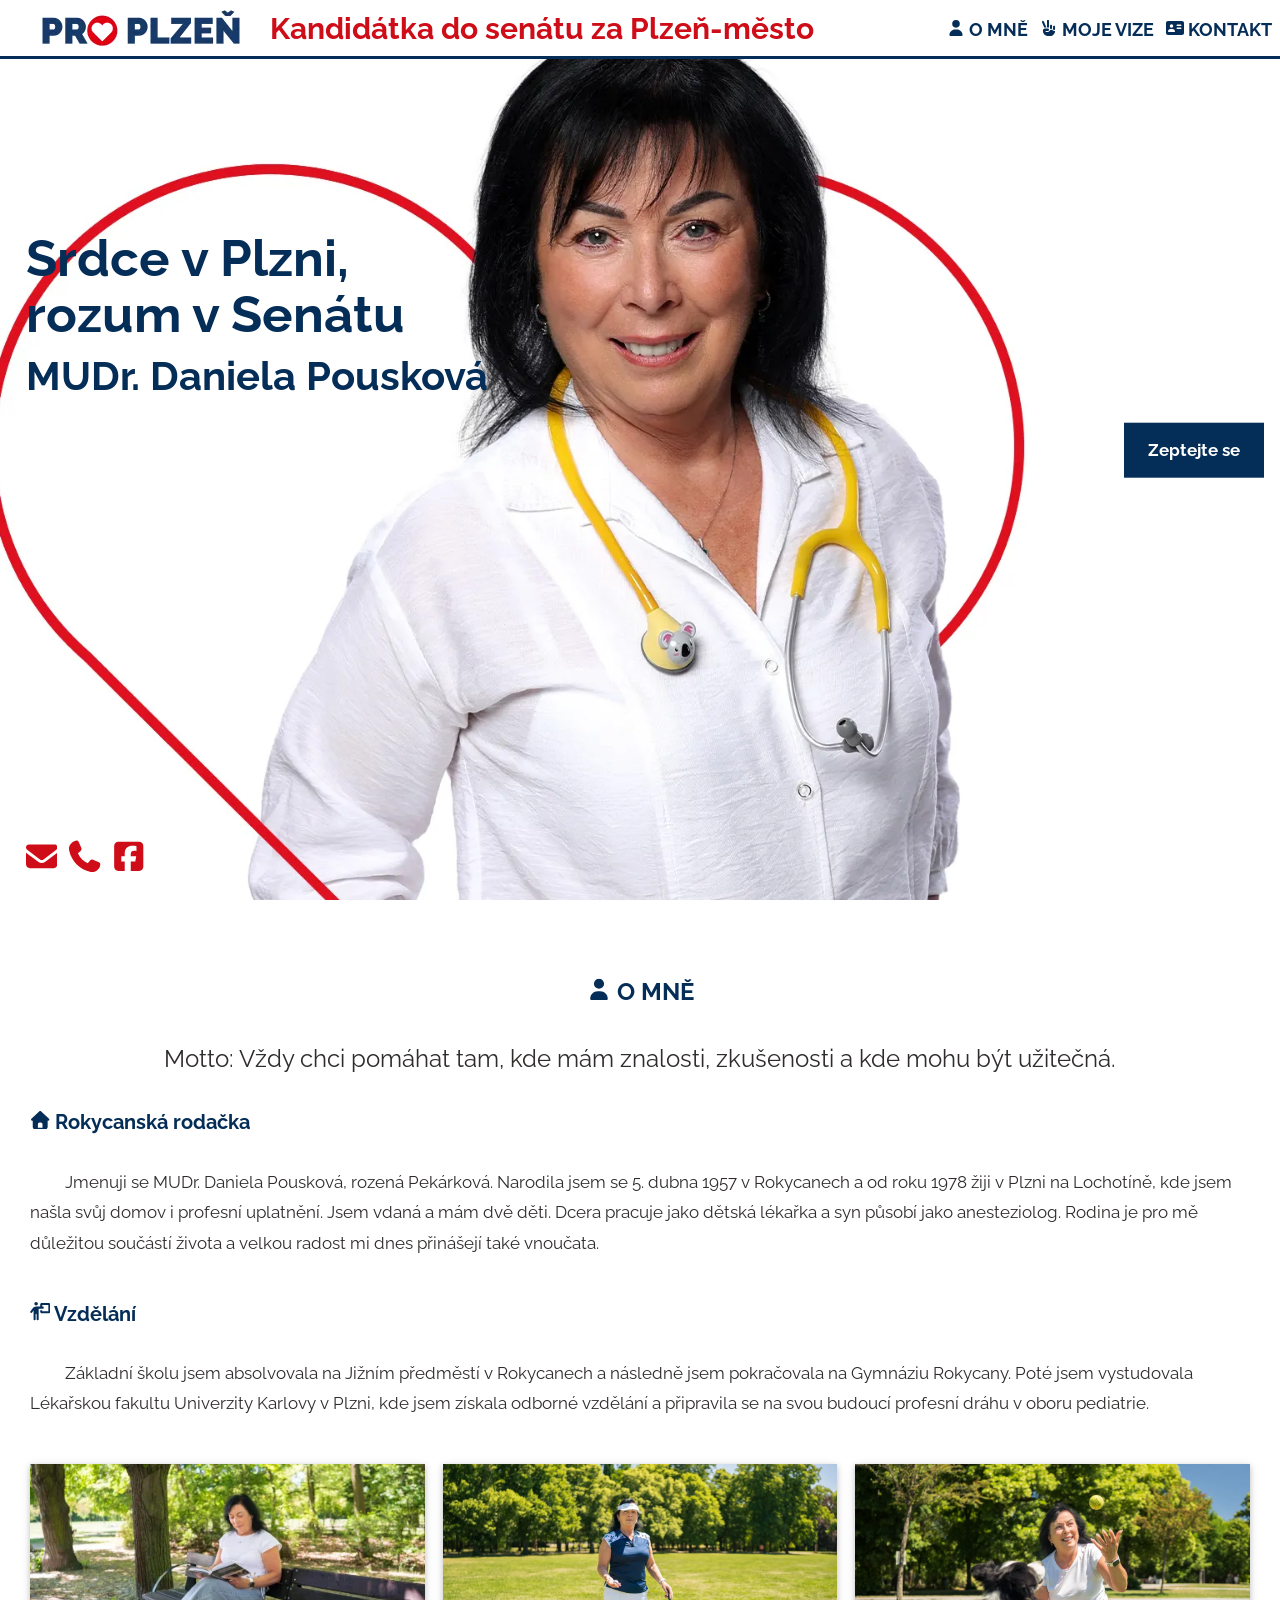
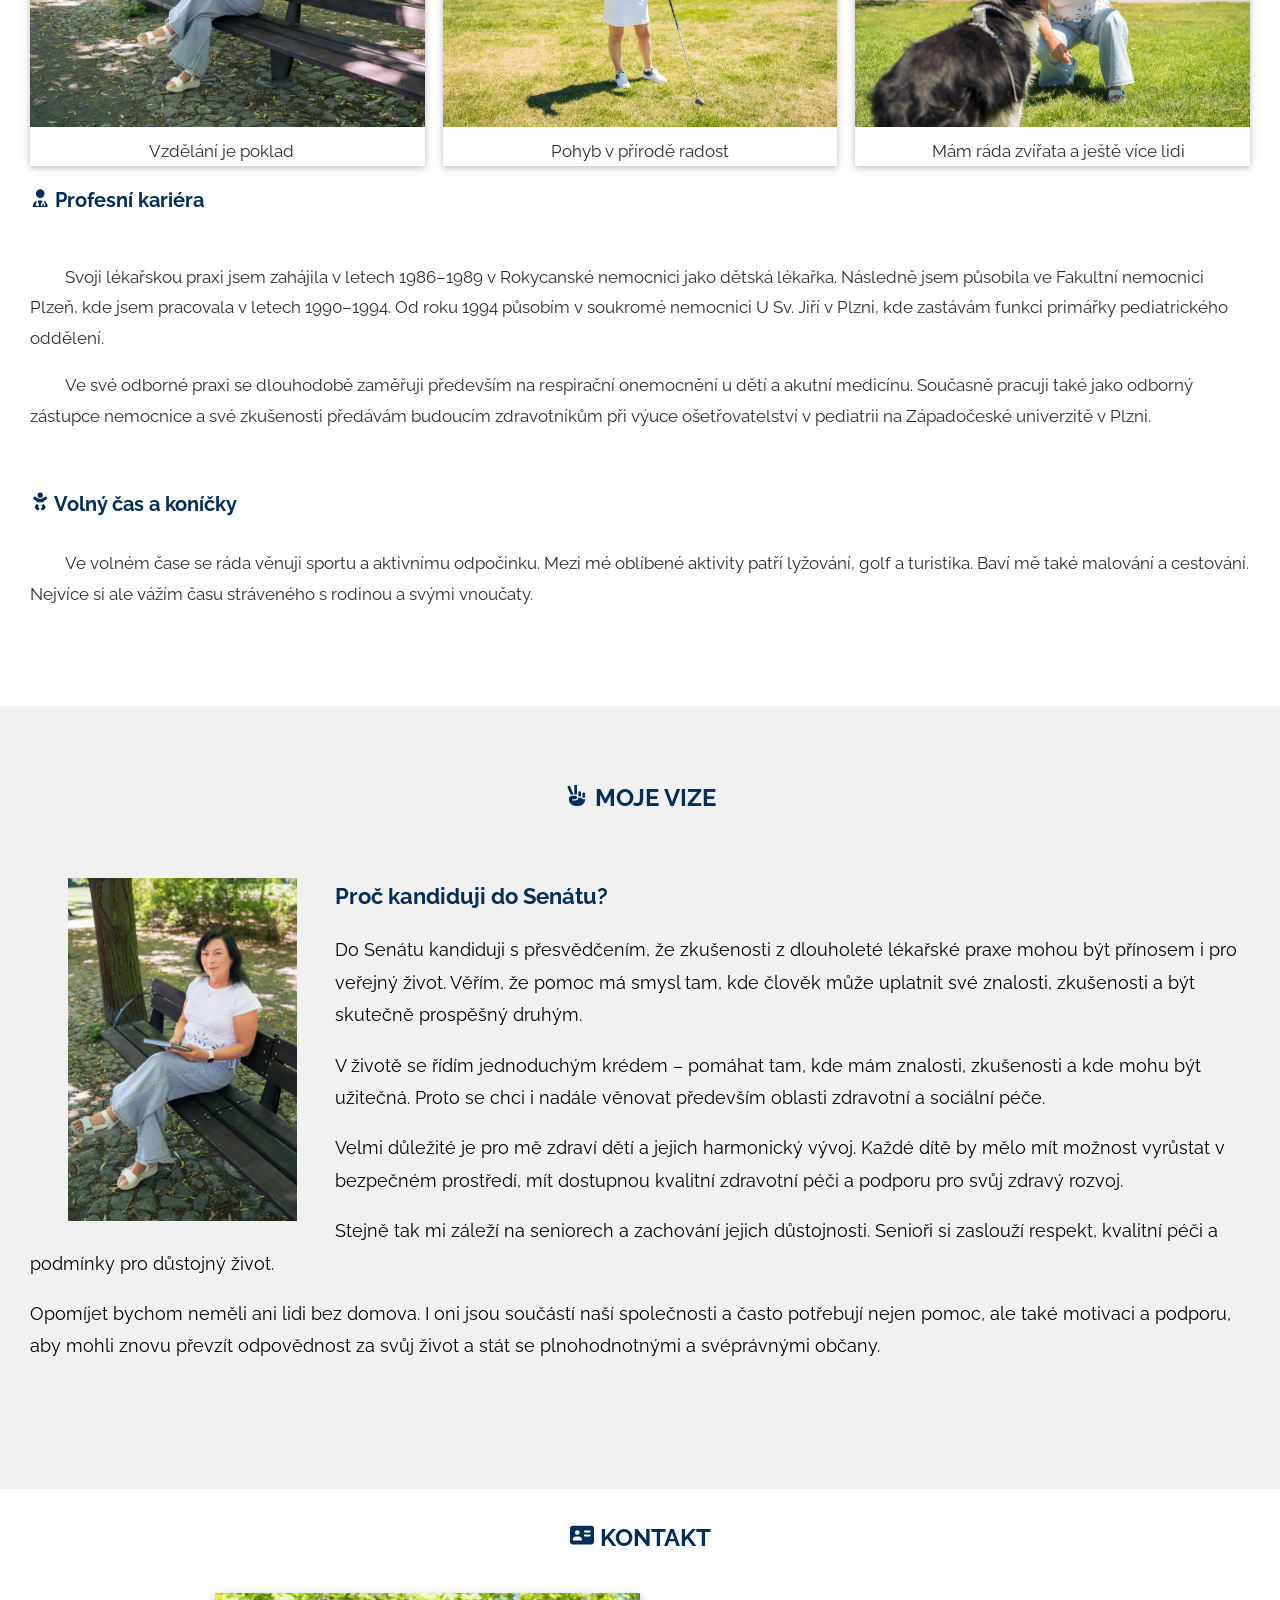
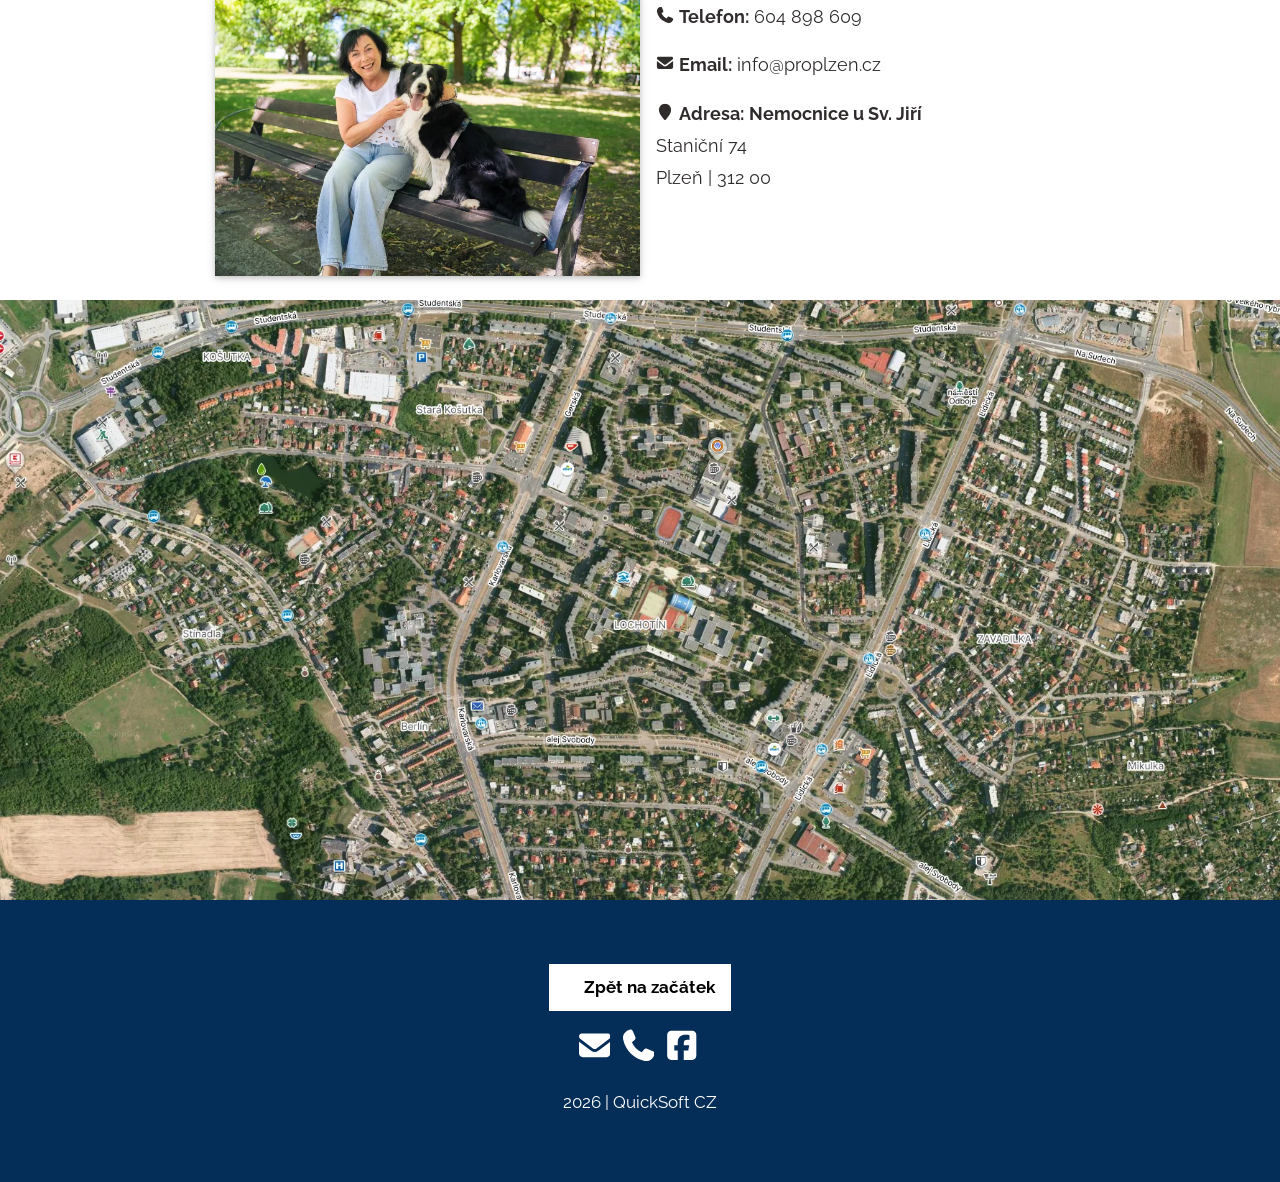
==== commit 97f34de2: "Aktualizováno" ====
--- a/index.html
+++ b/index.html
@@ -22,4 +22,4 @@
 						"areaServed":"CZ"
 					}
 				}
-			}</script><title>MUDr. Daniela Pousková - kandidátka do senátu</title><meta name="viewport" content="width=device-width,initial-scale=1"><meta name="author" content="QuickSoft CZ"><meta name="robots" content="index, follow"><meta name="title" property="og:title" content="MUDr. Daniela Pousková - kandidátka do senátu"><meta name="description" property="og:description" content="Oficiální stránky kandidátky do senátu Pouskové"><meta name="keywords" property="og:keywords" content="MUDr. Daniela Pousková, kandidátka, senát české republiky, pediatr, pediatrička, senátorka"><meta property="og:type" content="website"><meta property="og:site_name" content="pouskova.cz"><meta property="og:locale" content="cs_CS"><meta property="og:url" content="https://pouskova.cz/index.html"><meta property="og:image" content="https://pouskova.cz/img/logoSocial.webp"><meta property="og:image:alt" content="MUDr. Daniela Pousková - kandidátka do senátu"><meta name="twitter:card" content="summary"><meta name="twitter:title" content="MUDr. Daniela Pousková - kandidátka do senátu"><meta name="twitter:description" content="Oficiální stránky kandidátky do senátu Pouskové"><meta name="twitter:image" content="https://pouskova.cz/img/twitter.webp"><link rel="stylesheet" href="styles.min.css?v=1.0.2"><script src="scripts.min.js?v=1.0.2"></script><link rel="apple-touch-icon" sizes="180x180" href="./img/icons/icon-180x180.png"><link rel="icon" type="image/x-icon" sizes="48x48" href="./img/icons/favicon.ico"><link rel="icon" type="image/png" sizes="32x32" href="./img/icons/icon-32x32.png"><link rel="icon" type="image/png" sizes="16x16" href="./img/icons/icon-16x16.png"><link rel="manifest" href="./site.webmanifest"><link rel="canonical" href="https://pouskova.cz/"></head><body><div class="w3-overlay w3-hide-large w3-animate-opacity menuCloser" title="Zavři menu" id="myOverlay"></div><div class="w3-top"><div class="w3-bar w3-white" id="myNavbar"><a href="#home" class="w3-bar-item logoWrapp"><img class="logo" alt="logo" src="img/logoObdelnik.webp"></a><div class="w3-center w3-hide-small w3-hide-medium"><div class="w3-bar-item text">Kandidátka do senátu za Plzeň-město</div></div><div class="w3-right w3-hide-small w3-hide-medium"><a href="#about" class="w3-bar-item w3-large w3-button"><svg class="fa"><use xlink:href="sprites/fa-solid.svg#user"></use></svg> O MNĚ </a><a href="#why" class="w3-bar-item w3-large w3-button"><svg class="fa"><use xlink:href="sprites/fa-solid.svg#hand-peace"></use></svg> MOJE VIZE </a><a href="#contact" class="w3-bar-item w3-large w3-button"><svg class="fa"><use xlink:href="sprites/fa-solid.svg#address-card"></use></svg> KONTAKT</a></div><span class="menuOpener w3-bar-item w3-button w3-right w3-hide-large"><svg class="fa"><use xlink:href="sprites/fa-solid.svg#bars"></use></svg></span></div></div><nav class="menuCloser w3-sidebar w3-bar-block color-1 w3-card w3-animate-left w3-hide-large w3-large" id="mySidebar"><span class="w3-bar-item w3-button w3-xlarge w3-padding-16"><svg class="fa w3-right"><use xlink:href="sprites/fa-solid.svg#close"></use></svg> </span><a href="#about" class="w3-bar-item w3-button w3-right-align">O MNĚ</a> <a href="#why" class="w3-bar-item w3-button w3-right-align">MOJE VIZE</a> <a href="#contact" class="w3-bar-item w3-button w3-right-align">KONTAKT</a></nav><header class="w3-display-container" id="home"><div class="bigTitle w3-display-left w3-text-white"><h1>Srdce v Plzni,<br>rozum v Senátu</h1><h2>MUDr. Daniela Pousková</h2></div><a href="#contact" class="w3-button askButton w3-padding-large w3-margin-right w3-hide-small w3-display-right w3-hide-medium">Zeptejte se</a><div class="contactIcons"><a href="mailto:&#105;&#110;&#102;&#111;&#64;&#112;&#114;&#111;&#112;&#108;&#122;&#101;&#110;&#46;&#99;&#122;" rel="nofollow" class="w3-hover-opacity"><svg class="fa"><use xlink:href="sprites/fa-solid.svg#envelope"></use></svg> </a><a href="tel:+420604898609" rel="nofollow" class="w3-hover-opacity"><svg class="fa"><use xlink:href="sprites/fa-solid.svg#phone"></use></svg> </a><a href="https://www.facebook.com/profile.php?id=61589358617683" target="_blank" rel="nofollow" class="w3-hover-opacity"><svg class="fa"><use xlink:href="sprites/fa-brands.svg#facebook-square"></use></svg></a></div></header><section class="w3-container" id="about"><h3 class="w3-center"><svg class="fa"><use xlink:href="sprites/fa-solid.svg#user"></use></svg> O MNĚ</h3><p class="w3-center w3-xlarge">Motto: Vždy chci pomáhat tam, kde mám znalosti, zkušenosti a kde mohu být užitečná.</p><div class="w3-section"><div class="header"><svg class="fa"><use xlink:href="sprites/fa-solid.svg#home"></use></svg> Rokycanská rodačka</div><div class="text">Jmenuji se MUDr. Daniela Pousková, rozená Pekárková. Narodila jsem se 5. dubna 1957 v Rokycanech a od roku 1978 žiji v Plzni na Lochotíně, kde jsem našla svůj domov i profesní uplatnění. Jsem vdaná a mám dvě děti. Dcera pracuje jako dětská lékařka a syn působí jako anesteziolog. Rodina je pro mě důležitou součástí života a velkou radost mi dnes přinášejí také vnoučata.</div></div><div class="w3-section"><div class="header"><svg class="fa"><use xlink:href="sprites/fa-solid.svg#person-chalkboard"></use></svg> Vzdělání</div><div class="text">Základní školu jsem absolvovala na Jižním předměstí v Rokycanech a následně jsem pokračovala na Gymnáziu Rokycany. Poté jsem vystudovala Lékařskou fakultu Univerzity Karlovy v Plzni, kde jsem získala odborné vzdělání a připravila se na svou budoucí profesní dráhu v oboru pediatrie.</div></div><div class="w3-row gallery w3-center"><div class="w3-third"><div class="w3-card"><picture><source srcset="imgResized/pouskova01-480.webp" media="(max-width: 768px)"><source srcset="imgResized/pouskova01-768.webp" media="(max-width: 1200px)"><source srcset="imgResized/pouskova01-1200.webp" media="(max-width: 1600px)"><img src="img/pouskova01.webp" class="w3-image" alt="MUDr. Daniela Pousková - vzdělání je poklad"></picture><div class="w3-container"></div></div></div><div class="w3-third"><div class="w3-card"><picture><source srcset="imgResized/pouskova07-480.webp" media="(max-width: 768px)"><source srcset="imgResized/pouskova07-768.webp" media="(max-width: 1200px)"><source srcset="imgResized/pouskova07-1200.webp" media="(max-width: 1600px)"><img src="img/pouskova07.webp" class="w3-image" alt="MUDr. Daniela Pousková - pohyb v přírodě radost"></picture><div class="w3-container"></div></div></div><div class="w3-third"><div class="w3-card"><picture><source srcset="imgResized/pouskova04-480.webp" media="(max-width: 768px)"><source srcset="imgResized/pouskova04-768.webp" media="(max-width: 1200px)"><source srcset="imgResized/pouskova04-1200.webp" media="(max-width: 1600px)"><img src="img/pouskova04.webp" class="w3-image" alt="MUDr. Daniela Pousková - mám ráda zvířata a ještě více lidi"></picture><div class="w3-container"></div></div></div></div><div class="w3-section"><div class="header"><svg class="fa"><use xlink:href="sprites/fa-solid.svg#user-doctor"></use></svg> Profesní kariéra</div><div class="text"><p>Svoji lékařskou praxi jsem zahájila v letech 1986–1989 v Rokycanské nemocnici jako dětská lékařka. Následně jsem působila ve Fakultní nemocnici Plzeň, kde jsem pracovala v letech 1990–1994. Od roku 1994 působím v soukromé nemocnici U Sv. Jiří v Plzni, kde zastávám funkci primářky pediatrického oddělení.</p><p>Ve své odborné praxi se dlouhodobě zaměřuji především na respirační onemocnění u dětí a akutní medicínu. Současně pracuji také jako odborný zástupce nemocnice a své zkušenosti předávám budoucím zdravotníkům při výuce ošetřovatelství v pediatrii na Západočeské univerzitě v Plzni.</p></div></div><div class="w3-section"><div class="header"><svg class="fa"><use xlink:href="sprites/fa-solid.svg#baby"></use></svg> Volný čas a koníčky</div><div class="text">Ve volném čase se ráda věnuji sportu a aktivnímu odpočinku. Mezi mé oblíbené aktivity patří lyžování, golf a turistika. Baví mě také malování a cestování. Nejvíce si ale vážím času stráveného s rodinou a svými vnoučaty.</div></div></section><section class="w3-container w3-light-grey" id="why"><h3 class="w3-center"><svg class="fa"><use xlink:href="sprites/fa-solid.svg#hand-peace"></use></svg> MOJE VIZE</h3><div class="w3-row w3-padding-48"><div class="w3-quarter gallery w3-center"><picture><source srcset="imgResized/pouskova02-480.webp" media="(max-width: 768px)"><source srcset="imgResized/pouskova02-768.webp" media="(max-width: 1200px)"><source srcset="imgResized/pouskova02-1200.webp" media="(max-width: 1600px)"><img src="img/pouskova02.webp" class="portrait" alt="MUDr. Daniela Pousková - chci lepší svět pro lidi i zvířata"></picture></div><div class="w3-large"><div class="header">Proč kandiduji do Senátu?</div><p>Do Senátu kandiduji s přesvědčením, že zkušenosti z dlouholeté lékařské praxe mohou být přínosem i pro veřejný život. Věřím, že pomoc má smysl tam, kde člověk může uplatnit své znalosti, zkušenosti a být skutečně prospěšný druhým.</p><p>V životě se řídím jednoduchým krédem – pomáhat tam, kde mám znalosti, zkušenosti a kde mohu být užitečná. Proto se chci i nadále věnovat především oblasti zdravotní a sociální péče.</p><p>Velmi důležité je pro mě zdraví dětí a jejich harmonický vývoj. Každé dítě by mělo mít možnost vyrůstat v bezpečném prostředí, mít dostupnou kvalitní zdravotní péči a podporu pro svůj zdravý rozvoj.</p><p>Stejně tak mi záleží na seniorech a zachování jejich důstojnosti. Senioři si zaslouží respekt, kvalitní péči a podmínky pro důstojný život.</p><p>Opomíjet bychom neměli ani lidi bez domova. I oni jsou součástí naší společnosti a často potřebují nejen pomoc, ale také motivaci a podporu, aby mohli znovu převzít odpovědnost za svůj život a stát se plnohodnotnými a svéprávnými občany.</p></div></div></section><section class="w3-container" id="contact"><h3 class="w3-center"><svg class="fa"><use xlink:href="sprites/fa-solid.svg#address-card"></use></svg> KONTAKT</h3><div class="w3-row"><div class="w3-half w3-large w3-right"><div class="w3-padding"><svg class="fa"><use xlink:href="sprites/fa-solid.svg#phone"></use></svg> <strong>Telefon:</strong> <a href="tel:+420604898609">604 898 609</a></div><div class="w3-padding"><svg class="fa"><use xlink:href="sprites/fa-solid.svg#envelope"></use></svg> <strong>Email:</strong><a href="mailto:&#105;&#110;&#102;&#111;&#64;&#112;&#114;&#111;&#112;&#108;&#122;&#101;&#110;&#46;&#99;&#122;"> &#105;&#110;&#102;&#111;&#64;&#112;&#114;&#111;&#112;&#108;&#122;&#101;&#110;&#46;&#99;&#122;</a></div><div class="w3-padding"><svg class="fa"><use xlink:href="sprites/fa-solid.svg#map-marker"></use></svg> <strong>Adresa:</strong> <a href="https://mapy.com/s/rezaresecu" target="_blank"><address><b>Nemocnice u Sv. Jiří</b><br>Staniční 74<br>Plzeň | 312 00</address></a></div></div><div class="w3-half gallery"><picture><source srcset="imgResized/pouskova06-480.webp" media="(max-width: 1000px)"><source srcset="imgResized/pouskova06-768.webp" media="(max-width: 1400px)"><source srcset="imgResized/pouskova06-1200.webp" media="(max-width: 2000px)"><img src="img/pouskova06.webp" alt="Plzeň je město kde ráda žiji." class="w3-card-2 w3-image w3-hover-opacity photoDominanta w3-right"></picture></div></div><div class="w3-row w3-padding-48 w3-center"><div><a href="https://mapy.com/s/rezaresecu" target="_blank"><picture><source srcset="imgResized/map-480.webp" media="(max-width: 500px)"><source srcset="imgResized/map-768.webp" media="(max-width: 800px)"><source srcset="imgResized/map-1200.webp" media="(max-width: 1200px)"><img src="./img/map.webp" alt="Náhled mapy" class="w3-image"></picture></a></div></div></section><footer class="w3-center color-2 w3-padding-64"><a href="#home" class="w3-button w3-white"><span class="fa fa-arrow-up w3-margin-right"></span>Zpět na začátek</a><div class="w3-section contactIcons"><a href="mailto:&#105;&#110;&#102;&#111;&#64;&#112;&#114;&#111;&#112;&#108;&#122;&#101;&#110;&#46;&#99;&#122;" rel="nofollow" class="w3-hover-opacity w3-text-white"><svg class="fa"><use xlink:href="sprites/fa-solid.svg#envelope"></use></svg> </a><a href="tel:+420604898609" rel="nofollow" class="w3-hover-opacity w3-text-white"><svg class="fa"><use xlink:href="sprites/fa-solid.svg#phone"></use></svg> </a><a href="https://www.facebook.com/profile.php?id=61589358617683" target="_blank" rel="nofollow" class="w3-hover-opacity w3-text-white"><svg class="fa"><use xlink:href="sprites/fa-brands.svg#facebook-square"></use></svg></a></div><div>2026 | <a href="https://quicksoft.cz" rel="nofollow" target="_blank" title="Otevři stránky autora">QuickSoft CZ</a> <img src="https://tracker.stanislav.eu/track.php?site=pouskova.cz" class="w3-hide" alt="Visitor Tracking"></div></footer><div id="modal" class="w3-modal w3-black"><span class="w3-button w3-xxlarge w3-black w3-display-topright" title="Zavřít okno"><svg class="fa w3-right"><use xlink:href="sprites/fa-solid.svg#close"></use></svg></span><div class="w3-modal-content w3-animate-zoom w3-center w3-transparent"><img id="modalImage" class="w3-image" alt="popisek" src="./img/pouskova01.webp"><p id="caption" class="w3-opacity w3-large"></p></div></div></body></html>+			}</script><title>MUDr. Daniela Pousková - kandidátka do senátu</title><meta name="viewport" content="width=device-width,initial-scale=1"><meta name="author" content="QuickSoft CZ"><meta name="robots" content="index, follow"><meta name="title" property="og:title" content="MUDr. Daniela Pousková - kandidátka do senátu"><meta name="description" property="og:description" content="Oficiální stránky kandidátky do senátu Pouskové"><meta name="keywords" property="og:keywords" content="MUDr. Daniela Pousková, kandidátka, senát české republiky, pediatr, pediatrička, senátorka"><meta property="og:type" content="website"><meta property="og:site_name" content="pouskova.cz"><meta property="og:locale" content="cs_CS"><meta property="og:url" content="https://pouskova.cz/index.html"><meta property="og:image" content="https://pouskova.cz/img/logoSocial.webp"><meta property="og:image:alt" content="MUDr. Daniela Pousková - kandidátka do senátu"><meta name="twitter:card" content="summary"><meta name="twitter:title" content="MUDr. Daniela Pousková - kandidátka do senátu"><meta name="twitter:description" content="Oficiální stránky kandidátky do senátu Pouskové"><meta name="twitter:image" content="https://pouskova.cz/img/twitter.webp"><link rel="stylesheet" href="styles.min.css?v=1.0.3"><script src="scripts.min.js?v=1.0.3"></script><link rel="apple-touch-icon" sizes="180x180" href="./img/icons/icon-180x180.png"><link rel="icon" type="image/x-icon" sizes="48x48" href="./img/icons/favicon.ico"><link rel="icon" type="image/png" sizes="32x32" href="./img/icons/icon-32x32.png"><link rel="icon" type="image/png" sizes="16x16" href="./img/icons/icon-16x16.png"><link rel="manifest" href="./site.webmanifest"><link rel="canonical" href="https://pouskova.cz/"></head><body><div class="w3-overlay w3-hide-large w3-animate-opacity menuCloser" title="Zavři menu" id="myOverlay"></div><div class="w3-top"><div class="w3-bar w3-white" id="myNavbar"><a href="#home" class="w3-bar-item logoWrapp"><img class="logo" alt="logo" src="img/logoObdelnik.webp"></a><div class="w3-center w3-hide-small w3-hide-medium"><div class="w3-bar-item text">Kandidátka do senátu za Plzeň-město</div></div><div class="w3-right w3-hide-small w3-hide-medium"><a href="#about" class="w3-bar-item w3-large w3-button"><svg class="fa"><use xlink:href="sprites/fa-solid.svg#user"></use></svg> O MNĚ </a><a href="#why" class="w3-bar-item w3-large w3-button"><svg class="fa"><use xlink:href="sprites/fa-solid.svg#hand-peace"></use></svg> MOJE VIZE </a><a href="#contact" class="w3-bar-item w3-large w3-button"><svg class="fa"><use xlink:href="sprites/fa-solid.svg#address-card"></use></svg> KONTAKT</a></div><span class="menuOpener w3-bar-item w3-button w3-right w3-hide-large"><svg class="fa"><use xlink:href="sprites/fa-solid.svg#bars"></use></svg></span></div></div><nav class="menuCloser w3-sidebar w3-bar-block color-1 w3-card w3-animate-left w3-hide-large w3-large" id="mySidebar"><span class="w3-bar-item w3-button w3-xlarge w3-padding-16"><svg class="fa w3-right"><use xlink:href="sprites/fa-solid.svg#close"></use></svg> </span><a href="#about" class="w3-bar-item w3-button w3-right-align">O MNĚ</a> <a href="#why" class="w3-bar-item w3-button w3-right-align">MOJE VIZE</a> <a href="#contact" class="w3-bar-item w3-button w3-right-align">KONTAKT</a></nav><header class="w3-display-container" id="home"><div class="bigTitle w3-display-left w3-text-white"><h1>Srdce v Plzni,<br>rozum v Senátu</h1><h2>MUDr. Daniela Pousková</h2></div><a href="#contact" class="w3-button askButton w3-padding-large w3-margin-right w3-hide-small w3-display-right w3-hide-medium">Zeptejte se</a><div class="contactIcons"><a href="mailto:&#105;&#110;&#102;&#111;&#64;&#112;&#114;&#111;&#112;&#108;&#122;&#101;&#110;&#46;&#99;&#122;" rel="nofollow" class="w3-hover-opacity"><svg class="fa"><use xlink:href="sprites/fa-solid.svg#envelope"></use></svg> </a><a href="tel:+420604898609" rel="nofollow" class="w3-hover-opacity"><svg class="fa"><use xlink:href="sprites/fa-solid.svg#phone"></use></svg> </a><a href="https://www.facebook.com/profile.php?id=61589358617683" target="_blank" rel="nofollow" class="w3-hover-opacity"><svg class="fa"><use xlink:href="sprites/fa-brands.svg#facebook-square"></use></svg></a></div></header><section class="w3-container" id="about"><h3 class="w3-center"><svg class="fa"><use xlink:href="sprites/fa-solid.svg#user"></use></svg> O MNĚ</h3><p class="w3-center w3-xlarge">Motto: Vždy chci pomáhat tam, kde mám znalosti, zkušenosti a kde mohu být užitečná.</p><div class="w3-section"><div class="header"><svg class="fa"><use xlink:href="sprites/fa-solid.svg#home"></use></svg> Rokycanská rodačka</div><div class="text">Jmenuji se MUDr. Daniela Pousková, rozená Pekárková. Narodila jsem se 5. dubna 1957 v Rokycanech a od roku 1978 žiji v Plzni na Lochotíně, kde jsem našla svůj domov i profesní uplatnění. Jsem vdaná a mám dvě děti. Dcera pracuje jako dětská lékařka a syn působí jako anesteziolog. Rodina je pro mě důležitou součástí života a velkou radost mi dnes přinášejí také vnoučata.</div></div><div class="w3-section"><div class="header"><svg class="fa"><use xlink:href="sprites/fa-solid.svg#person-chalkboard"></use></svg> Vzdělání</div><div class="text">Základní školu jsem absolvovala na Jižním předměstí v Rokycanech a následně jsem pokračovala na Gymnáziu Rokycany. Poté jsem vystudovala Lékařskou fakultu Univerzity Karlovy v Plzni, kde jsem získala odborné vzdělání a připravila se na svou budoucí profesní dráhu v oboru pediatrie.</div></div><div class="w3-row gallery w3-center"><div class="w3-third"><div class="w3-card"><picture><source srcset="imgResized/pouskova01-480.webp" media="(max-width: 768px)"><source srcset="imgResized/pouskova01-768.webp" media="(max-width: 1200px)"><source srcset="imgResized/pouskova01-1200.webp" media="(max-width: 1600px)"><img src="img/pouskova01.webp" class="w3-image" alt="MUDr. Daniela Pousková - vzdělání je poklad"></picture><div class="w3-container"><span>Vzdělání je poklad</span></div></div></div><div class="w3-third"><div class="w3-card"><picture><source srcset="imgResized/pouskova07-480.webp" media="(max-width: 768px)"><source srcset="imgResized/pouskova07-768.webp" media="(max-width: 1200px)"><source srcset="imgResized/pouskova07-1200.webp" media="(max-width: 1600px)"><img src="img/pouskova07.webp" class="w3-image" alt="MUDr. Daniela Pousková - pohyb v přírodě radost"></picture><div class="w3-container"><span>Pohyb v přírodě radost</span></div></div></div><div class="w3-third"><div class="w3-card"><picture><source srcset="imgResized/pouskova04-480.webp" media="(max-width: 768px)"><source srcset="imgResized/pouskova04-768.webp" media="(max-width: 1200px)"><source srcset="imgResized/pouskova04-1200.webp" media="(max-width: 1600px)"><img src="img/pouskova04.webp" class="w3-image" alt="MUDr. Daniela Pousková - mám ráda zvířata a ještě více lidi"></picture><div class="w3-container"><span>Mám ráda zvířata a ještě více lidi</span></div></div></div></div><div class="w3-section"><div class="header"><svg class="fa"><use xlink:href="sprites/fa-solid.svg#user-doctor"></use></svg> Profesní kariéra</div><div class="text"><p>Svoji lékařskou praxi jsem zahájila v letech 1986–1989 v Rokycanské nemocnici jako dětská lékařka. Následně jsem působila ve Fakultní nemocnici Plzeň, kde jsem pracovala v letech 1990–1994. Od roku 1994 působím v soukromé nemocnici U Sv. Jiří v Plzni, kde zastávám funkci primářky pediatrického oddělení.</p><p>Ve své odborné praxi se dlouhodobě zaměřuji především na respirační onemocnění u dětí a akutní medicínu. Současně pracuji také jako odborný zástupce nemocnice a své zkušenosti předávám budoucím zdravotníkům při výuce ošetřovatelství v pediatrii na Západočeské univerzitě v Plzni.</p></div></div><div class="w3-section"><div class="header"><svg class="fa"><use xlink:href="sprites/fa-solid.svg#baby"></use></svg> Volný čas a koníčky</div><div class="text">Ve volném čase se ráda věnuji sportu a aktivnímu odpočinku. Mezi mé oblíbené aktivity patří lyžování, golf a turistika. Baví mě také malování a cestování. Nejvíce si ale vážím času stráveného s rodinou a svými vnoučaty.</div></div></section><section class="w3-container w3-light-grey" id="why"><h3 class="w3-center"><svg class="fa"><use xlink:href="sprites/fa-solid.svg#hand-peace"></use></svg> MOJE VIZE</h3><div class="w3-row w3-padding-48"><div class="w3-quarter gallery w3-center"><picture><source srcset="imgResized/pouskova02-480.webp" media="(max-width: 768px)"><source srcset="imgResized/pouskova02-768.webp" media="(max-width: 1200px)"><source srcset="imgResized/pouskova02-1200.webp" media="(max-width: 1600px)"><img src="img/pouskova02.webp" class="portrait" alt="MUDr. Daniela Pousková - chci lepší svět pro lidi i zvířata"></picture></div><div class="w3-large"><div class="header">Proč kandiduji do Senátu?</div><p>Do Senátu kandiduji s přesvědčením, že zkušenosti z dlouholeté lékařské praxe mohou být přínosem i pro veřejný život. Věřím, že pomoc má smysl tam, kde člověk může uplatnit své znalosti, zkušenosti a být skutečně prospěšný druhým.</p><p>V životě se řídím jednoduchým krédem – pomáhat tam, kde mám znalosti, zkušenosti a kde mohu být užitečná. Proto se chci i nadále věnovat především oblasti zdravotní a sociální péče.</p><p>Velmi důležité je pro mě zdraví dětí a jejich harmonický vývoj. Každé dítě by mělo mít možnost vyrůstat v bezpečném prostředí, mít dostupnou kvalitní zdravotní péči a podporu pro svůj zdravý rozvoj.</p><p>Stejně tak mi záleží na seniorech a zachování jejich důstojnosti. Senioři si zaslouží respekt, kvalitní péči a podmínky pro důstojný život.</p><p>Opomíjet bychom neměli ani lidi bez domova. I oni jsou součástí naší společnosti a často potřebují nejen pomoc, ale také motivaci a podporu, aby mohli znovu převzít odpovědnost za svůj život a stát se plnohodnotnými a svéprávnými občany.</p></div></div></section><section class="w3-container" id="contact"><h3 class="w3-center"><svg class="fa"><use xlink:href="sprites/fa-solid.svg#address-card"></use></svg> KONTAKT</h3><div class="w3-row w3-padding-24"><div class="w3-half w3-large w3-right"><div class="w3-padding"><svg class="fa"><use xlink:href="sprites/fa-solid.svg#phone"></use></svg> <strong>Telefon:</strong> <a href="tel:+420604898609">604 898 609</a></div><div class="w3-padding"><svg class="fa"><use xlink:href="sprites/fa-solid.svg#envelope"></use></svg> <strong>Email:</strong><a href="mailto:&#105;&#110;&#102;&#111;&#64;&#112;&#114;&#111;&#112;&#108;&#122;&#101;&#110;&#46;&#99;&#122;"> &#105;&#110;&#102;&#111;&#64;&#112;&#114;&#111;&#112;&#108;&#122;&#101;&#110;&#46;&#99;&#122;</a></div><div class="w3-padding"><svg class="fa"><use xlink:href="sprites/fa-solid.svg#map-marker"></use></svg> <strong>Adresa:</strong> <a href="https://mapy.com/s/rezaresecu" target="_blank"><address><b>Nemocnice u Sv. Jiří</b><br>Staniční 74<br>Plzeň | 312 00</address></a></div></div><div class="w3-half gallery"><picture><source srcset="imgResized/pouskova06-480.webp" media="(max-width: 1000px)"><source srcset="imgResized/pouskova06-768.webp" media="(max-width: 1400px)"><source srcset="imgResized/pouskova06-1200.webp" media="(max-width: 2000px)"><img src="img/pouskova06.webp" alt="Plzeň je město kde ráda žiji." class="w3-card-2 w3-image w3-hover-opacity photoDominanta w3-right"></picture></div></div><div class="w3-row w3-center"><div><a href="https://mapy.com/s/rezaresecu" target="_blank"><picture><source srcset="imgResized/map-480.webp" media="(max-width: 500px)"><source srcset="imgResized/map-768.webp" media="(max-width: 800px)"><source srcset="imgResized/map-1200.webp" media="(max-width: 1200px)"><img src="./img/map.webp" alt="Náhled mapy" class="w3-image fullSize"></picture></a></div></div></section><footer class="w3-center color-2 w3-padding-64"><a href="#home" class="w3-button w3-white"><span class="fa fa-arrow-up w3-margin-right"></span>Zpět na začátek</a><div class="w3-section contactIcons"><a href="mailto:&#105;&#110;&#102;&#111;&#64;&#112;&#114;&#111;&#112;&#108;&#122;&#101;&#110;&#46;&#99;&#122;" rel="nofollow" class="w3-hover-opacity w3-text-white"><svg class="fa"><use xlink:href="sprites/fa-solid.svg#envelope"></use></svg> </a><a href="tel:+420604898609" rel="nofollow" class="w3-hover-opacity w3-text-white"><svg class="fa"><use xlink:href="sprites/fa-solid.svg#phone"></use></svg> </a><a href="https://www.facebook.com/profile.php?id=61589358617683" target="_blank" rel="nofollow" class="w3-hover-opacity w3-text-white"><svg class="fa"><use xlink:href="sprites/fa-brands.svg#facebook-square"></use></svg></a></div><div>2026 | <a href="https://quicksoft.cz" rel="nofollow" target="_blank" title="Otevři stránky autora">QuickSoft CZ</a> <img src="https://tracker.stanislav.eu/track.php?site=pouskova.cz" class="w3-hide" alt="Visitor Tracking"></div></footer><div id="modal" class="w3-modal w3-black"><span class="w3-button w3-xxlarge w3-black w3-display-topright" title="Zavřít okno"><svg class="fa w3-right"><use xlink:href="sprites/fa-solid.svg#close"></use></svg></span><div class="w3-modal-content w3-animate-zoom w3-center w3-transparent"><img id="modalImage" class="w3-image" alt="popisek" src="./img/pouskova01.webp"><p id="caption" class="w3-opacity w3-large"></p></div></div></body></html>
--- a/styles.min.css
+++ b/styles.min.css
@@ -1 +1 @@
-@font-face{font-family:'Raleway';font-style:italic;font-weight:400;font-display:swap;src:url(fonts/raleWayItalicExt.woff2) format('woff2');unicode-range:U+0100-02BA,U+02BD-02C5,U+02C7-02CC,U+02CE-02D7,U+02DD-02FF,U+0304,U+0308,U+0329,U+1D00-1DBF,U+1E00-1E9F,U+1EF2-1EFF,U+2020,U+20A0-20AB,U+20AD-20C0,U+2113,U+2C60-2C7F,U+A720-A7FF}@font-face{font-family:'Raleway';font-style:italic;font-weight:400;font-display:swap;src:url(fonts/raleWayItalic.woff2) format('woff2');unicode-range:U+0000-00FF,U+0131,U+0152-0153,U+02BB-02BC,U+02C6,U+02DA,U+02DC,U+0304,U+0308,U+0329,U+2000-206F,U+20AC,U+2122,U+2191,U+2193,U+2212,U+2215,U+FEFF,U+FFFD}@font-face{font-family:'Raleway';font-style:italic;font-weight:700;font-display:swap;src:url(fonts/raleWayBoldItalicExt.woff2) format('woff2');unicode-range:U+0100-02BA,U+02BD-02C5,U+02C7-02CC,U+02CE-02D7,U+02DD-02FF,U+0304,U+0308,U+0329,U+1D00-1DBF,U+1E00-1E9F,U+1EF2-1EFF,U+2020,U+20A0-20AB,U+20AD-20C0,U+2113,U+2C60-2C7F,U+A720-A7FF}@font-face{font-family:'Raleway';font-style:italic;font-weight:700;font-display:swap;src:url(fonts/raleWayBoldItalic.woff2) format('woff2');unicode-range:U+0000-00FF,U+0131,U+0152-0153,U+02BB-02BC,U+02C6,U+02DA,U+02DC,U+0304,U+0308,U+0329,U+2000-206F,U+20AC,U+2122,U+2191,U+2193,U+2212,U+2215,U+FEFF,U+FFFD}@font-face{font-family:'Raleway';font-style:normal;font-weight:400;font-display:swap;src:url(fonts/ralelWayExt.woff2) format('woff2');unicode-range:U+0100-02BA,U+02BD-02C5,U+02C7-02CC,U+02CE-02D7,U+02DD-02FF,U+0304,U+0308,U+0329,U+1D00-1DBF,U+1E00-1E9F,U+1EF2-1EFF,U+2020,U+20A0-20AB,U+20AD-20C0,U+2113,U+2C60-2C7F,U+A720-A7FF}@font-face{font-family:'Raleway';font-style:normal;font-weight:400;font-display:swap;src:url(fonts/raleWay.woff2) format('woff2');unicode-range:U+0000-00FF,U+0131,U+0152-0153,U+02BB-02BC,U+02C6,U+02DA,U+02DC,U+0304,U+0308,U+0329,U+2000-206F,U+20AC,U+2122,U+2191,U+2193,U+2212,U+2215,U+FEFF,U+FFFD}@font-face{font-family:'Raleway';font-style:normal;font-weight:700;font-display:swap;src:url(fonts/raleWayBoldExt.woff2) format('woff2');unicode-range:U+0100-02BA,U+02BD-02C5,U+02C7-02CC,U+02CE-02D7,U+02DD-02FF,U+0304,U+0308,U+0329,U+1D00-1DBF,U+1E00-1E9F,U+1EF2-1EFF,U+2020,U+20A0-20AB,U+20AD-20C0,U+2113,U+2C60-2C7F,U+A720-A7FF}@font-face{font-family:'Raleway';font-style:normal;font-weight:700;font-display:swap;src:url(fonts/raleWayBold.woff2) format('woff2');unicode-range:U+0000-00FF,U+0131,U+0152-0153,U+02BB-02BC,U+02C6,U+02DA,U+02DC,U+0304,U+0308,U+0329,U+2000-206F,U+20AC,U+2122,U+2191,U+2193,U+2212,U+2215,U+FEFF,U+FFFD}body,h1,h2,h3,h4,h5{font-family:"Raleway",sans-serif}html{box-sizing:border-box}*,*:before,*:after{box-sizing:inherit}html{-ms-text-size-adjust:100%;-webkit-text-size-adjust:100%}body{margin:0}article,aside,details,figcaption,figure,footer,header,main,menu,nav,section{display:block}summary{display:list-item}audio,canvas,progress,video{display:inline-block}progress{vertical-align:baseline}audio:not([controls]){display:none;height:0}[hidden],template{display:none}a{background-color:transparent}a:active,a:hover{outline-width:0}abbr[title]{border-bottom:0;text-decoration:underline;text-decoration:underline dotted}b,strong{font-weight:bolder}dfn{font-style:italic}mark{background:#ff0;color:#000}small{font-size:80%}sub,sup{font-size:75%;line-height:0;position:relative;vertical-align:baseline}sub{bottom:-0.25em}sup{top:-0.5em}figure{margin:1em 40px}img{border-style:none}code,kbd,pre,samp{font-family:monospace,monospace;font-size:1em}hr{box-sizing:content-box;height:0;overflow:visible}button,input,select,textarea,optgroup{font:inherit;margin:0}optgroup{font-weight:bold}button,input{overflow:visible}button,select{text-transform:none}button,[type=button],[type=reset],[type=submit]{-webkit-appearance:button}button::-moz-focus-inner,[type=button]::-moz-focus-inner,[type=reset]::-moz-focus-inner,[type=submit]::-moz-focus-inner{border-style:none;padding:0}button:-moz-focusring,[type=button]:-moz-focusring,[type=reset]:-moz-focusring,[type=submit]:-moz-focusring{outline:1px dotted ButtonText}fieldset{border:1px solid silver;margin:0 2px;padding:.35em .625em .75em}legend{color:inherit;display:table;max-width:100%;padding:0;white-space:normal}textarea{overflow:auto}[type=checkbox],[type=radio]{padding:0}[type=number]::-webkit-inner-spin-button,[type=number]::-webkit-outer-spin-button{height:auto}[type=search]{-webkit-appearance:textfield;outline-offset:-2px}[type=search]::-webkit-search-decoration{-webkit-appearance:none}::-webkit-file-upload-button{-webkit-appearance:button;font:inherit}html,body{font-family:Verdana,sans-serif;font-size:15px;line-height:1.5}html{overflow-x:hidden}h1{font-size:36px}h2{font-size:30px}h3{font-size:24px}h4{font-size:20px}h5{font-size:18px}h6{font-size:16px}.w3-serif{font-family:serif}.w3-sans-serif{font-family:sans-serif}.w3-cursive{font-family:cursive}.w3-monospace{font-family:monospace}h1,h2,h3,h4,h5,h6{font-family:"Segoe UI",Arial,sans-serif;font-weight:400;margin:10px 0}.w3-wide{letter-spacing:4px}hr{border:0;border-top:1px solid #eee;margin:20px 0}.w3-image{max-width:100%;height:auto}img{vertical-align:middle}a{color:inherit}.w3-table,.w3-table-all{border-collapse:collapse;border-spacing:0;width:100%;display:table}.w3-table-all{border:1px solid #ccc}.w3-bordered tr,.w3-table-all tr{border-bottom:1px solid #ddd}.w3-striped tbody tr:nth-child(even){background-color:#f1f1f1}.w3-table-all tr:nth-child(odd){background-color:#fff}.w3-table-all tr:nth-child(even){background-color:#f1f1f1}.w3-hoverable tbody tr:hover,.w3-ul.w3-hoverable li:hover{background-color:#ccc}.w3-centered tr th,.w3-centered tr td{text-align:center}.w3-table td,.w3-table th,.w3-table-all td,.w3-table-all th{padding:8px 8px;display:table-cell;text-align:left;vertical-align:top}.w3-table th:first-child,.w3-table td:first-child,.w3-table-all th:first-child,.w3-table-all td:first-child{padding-left:16px}.w3-btn,.w3-button{border:0;display:inline-block;padding:8px 16px;vertical-align:middle;overflow:hidden;text-decoration:none;color:inherit;background-color:inherit;text-align:center;cursor:pointer;white-space:nowrap}.w3-btn:hover{box-shadow:0 8px 16px 0 rgba(0,0,0,0.2),0 6px 20px 0 rgba(0,0,0,0.19)}.w3-btn,.w3-button{-webkit-touch-callout:none;-webkit-user-select:none;-khtml-user-select:none;-moz-user-select:none;-ms-user-select:none;user-select:none}.w3-disabled,.w3-btn:disabled,.w3-button:disabled{cursor:not-allowed;opacity:.3}.w3-disabled *,:disabled *{pointer-events:none}.w3-btn.w3-disabled:hover,.w3-btn:disabled:hover{box-shadow:none}.w3-badge,.w3-tag{background-color:#000;color:#fff;display:inline-block;padding-left:8px;padding-right:8px;text-align:center}.w3-badge{border-radius:50%}.w3-ul{list-style-type:none;padding:0;margin:0}.w3-ul li{padding:8px 16px;border-bottom:1px solid #ddd}.w3-ul li:last-child{border-bottom:0}.w3-tooltip,.w3-display-container{position:relative}.w3-tooltip .w3-text{display:none}.w3-tooltip:hover .w3-text{display:inline-block}.w3-ripple:active{opacity:.5}.w3-ripple{transition:opacity 0s}.w3-input{padding:8px;display:block;border:0;border-bottom:1px solid #ccc;width:100%}.w3-select{padding:9px 0;width:100%;border:0;border-bottom:1px solid #ccc}.w3-dropdown-click,.w3-dropdown-hover{position:relative;display:inline-block;cursor:pointer}.w3-dropdown-hover:hover .w3-dropdown-content{display:block}.w3-dropdown-hover:first-child,.w3-dropdown-click:hover{background-color:#ccc;color:#000}.w3-dropdown-hover:hover>.w3-button:first-child,.w3-dropdown-click:hover>.w3-button:first-child{background-color:#ccc;color:#000}.w3-dropdown-content{cursor:auto;color:#000;background-color:#fff;display:none;position:absolute;min-width:160px;margin:0;padding:0;z-index:1}.w3-check,.w3-radio{width:24px;height:24px;position:relative;top:6px}.w3-sidebar{height:100%;width:200px;background-color:#fff;position:fixed !important;z-index:1;overflow:auto}.w3-bar-block .w3-dropdown-hover,.w3-bar-block .w3-dropdown-click{width:100%}.w3-bar-block .w3-dropdown-hover .w3-dropdown-content,.w3-bar-block .w3-dropdown-click .w3-dropdown-content{min-width:100%}.w3-bar-block .w3-dropdown-hover .w3-button,.w3-bar-block .w3-dropdown-click .w3-button{width:100%;text-align:left;padding:8px 16px}.w3-main,#main{transition:margin-left .4s}.w3-modal{z-index:3;display:none;padding-top:100px;position:fixed;left:0;top:0;width:100%;height:100%;overflow:auto;background-color:#000;background-color:rgba(0,0,0,0.4)}.w3-modal-content{margin:auto;background-color:#fff;position:relative;padding:0;outline:0;width:600px}.w3-bar{width:100%;overflow:hidden}.w3-center .w3-bar{display:inline-block;width:auto}.w3-bar .w3-bar-item{padding:8px 16px;float:left;width:auto;border:0;display:block;outline:0}.w3-bar .w3-dropdown-hover,.w3-bar .w3-dropdown-click{position:static;float:left}.w3-bar .w3-button{white-space:normal}.w3-bar-block .w3-bar-item{width:100%;display:block;padding:8px 16px;text-align:left;border:0;white-space:normal;float:none;outline:0}.w3-bar-block.w3-center .w3-bar-item{text-align:center}.w3-block{display:block;width:100%}.w3-responsive{display:block;overflow-x:auto}.w3-container:after,.w3-container:before,.w3-panel:after,.w3-panel:before,.w3-row:after,.w3-row:before,.w3-row-padding:after,.w3-row-padding:before,.w3-cell-row:before,.w3-cell-row:after,.w3-clear:after,.w3-clear:before,.w3-bar:before,.w3-bar:after{content:"";display:table;clear:both}.w3-col,.w3-half,.w3-third,.w3-twothird,.w3-threequarter,.w3-quarter{float:left;width:100%}.w3-col.s1{width:8.33333%}.w3-col.s2{width:16.66666%}.w3-col.s3{width:24.99999%}.w3-col.s4{width:33.33333%}.w3-col.s5{width:41.66666%}.w3-col.s6{width:49.99999%}.w3-col.s7{width:58.33333%}.w3-col.s8{width:66.66666%}.w3-col.s9{width:74.99999%}.w3-col.s10{width:83.33333%}.w3-col.s11{width:91.66666%}.w3-col.s12{width:99.99999%}@media(min-width:601px){.w3-col.m1{width:8.33333%}.w3-col.m2{width:16.66666%}.w3-col.m3,.w3-quarter{width:24.99999%}.w3-col.m4,.w3-third{width:33.33333%}.w3-col.m5{width:41.66666%}.w3-col.m6,.w3-half{width:49.99999%}.w3-col.m7{width:58.33333%}.w3-col.m8,.w3-twothird{width:66.66666%}.w3-col.m9,.w3-threequarter{width:74.99999%}.w3-col.m10{width:83.33333%}.w3-col.m11{width:91.66666%}.w3-col.m12{width:99.99999%}}@media(min-width:993px){.w3-col.l1{width:8.33333%}.w3-col.l2{width:16.66666%}.w3-col.l3{width:24.99999%}.w3-col.l4{width:33.33333%}.w3-col.l5{width:41.66666%}.w3-col.l6{width:49.99999%}.w3-col.l7{width:58.33333%}.w3-col.l8{width:66.66666%}.w3-col.l9{width:74.99999%}.w3-col.l10{width:83.33333%}.w3-col.l11{width:91.66666%}.w3-col.l12{width:99.99999%}}.w3-rest{overflow:hidden}.w3-stretch{margin-left:-16px;margin-right:-16px}.w3-content,.w3-auto{margin-left:auto;margin-right:auto}.w3-content{max-width:980px}.w3-auto{max-width:1140px}.w3-cell-row{display:table;width:100%}.w3-cell{display:table-cell}.w3-cell-top{vertical-align:top}.w3-cell-middle{vertical-align:middle}.w3-cell-bottom{vertical-align:bottom}.w3-hide{display:none !important}.w3-show-block,.w3-show{display:block !important}.w3-show-inline-block{display:inline-block !important}@media(max-width:1205px){.w3-auto{max-width:95%}}@media(max-width:600px){.w3-modal-content{margin:0 10px;width:auto !important}.w3-modal{padding-top:30px}.w3-dropdown-hover.w3-mobile .w3-dropdown-content,.w3-dropdown-click.w3-mobile .w3-dropdown-content{position:relative}.w3-hide-small{display:none !important}.w3-mobile{display:block;width:100% !important}.w3-bar-item.w3-mobile,.w3-dropdown-hover.w3-mobile,.w3-dropdown-click.w3-mobile{text-align:center}.w3-dropdown-hover.w3-mobile,.w3-dropdown-hover.w3-mobile .w3-btn,.w3-dropdown-hover.w3-mobile .w3-button,.w3-dropdown-click.w3-mobile,.w3-dropdown-click.w3-mobile .w3-btn,.w3-dropdown-click.w3-mobile .w3-button{width:100%}}@media(max-width:768px){.w3-modal-content{width:500px}.w3-modal{padding-top:50px}}@media(min-width:993px){.w3-modal-content{width:900px}.w3-hide-large{display:none !important}.w3-sidebar.w3-collapse{display:block !important}}@media(max-width:992px) and (min-width:601px){.w3-hide-medium{display:none !important}}@media(max-width:992px){.w3-sidebar.w3-collapse{display:none}.w3-main{margin-left:0 !important;margin-right:0 !important}.w3-auto{max-width:100%}}.w3-top,.w3-bottom{position:fixed;width:100%;z-index:1}.w3-top{top:0}.w3-bottom{bottom:0}.w3-overlay{position:fixed;display:none;width:100%;height:100%;top:0;left:0;right:0;bottom:0;background-color:rgba(0,0,0,0.5);z-index:2}.w3-display-topleft{position:absolute;left:0;top:0}.w3-display-topright{position:absolute;right:0;top:0}.w3-display-bottomleft{position:absolute;left:0;bottom:0}.w3-display-bottomright{position:absolute;right:0;bottom:0}.w3-display-middle{position:absolute;top:50%;left:50%;transform:translate(-50%,-50%);-ms-transform:translate(-50%,-50%)}.w3-display-left{position:absolute;top:50%;left:0;transform:translate(0,-50%);-ms-transform:translate(-0,-50%)}.w3-display-right{position:absolute;top:50%;right:0;transform:translate(0,-50%);-ms-transform:translate(0,-50%)}.w3-display-topmiddle{position:absolute;left:50%;top:0;transform:translate(-50%,0);-ms-transform:translate(-50%,0)}.w3-display-bottommiddle{position:absolute;left:50%;bottom:0;transform:translate(-50%,0);-ms-transform:translate(-50%,0)}.w3-display-container:hover .w3-display-hover{display:block}.w3-display-container:hover span.w3-display-hover{display:inline-block}.w3-display-hover{display:none}.w3-display-position{position:absolute}.w3-circle{border-radius:50%}.w3-round-small{border-radius:2px}.w3-round,.w3-round-medium{border-radius:4px}.w3-round-large{border-radius:8px}.w3-round-xlarge{border-radius:16px}.w3-round-xxlarge{border-radius:32px}.w3-row-padding,.w3-row-padding>.w3-half,.w3-row-padding>.w3-third,.w3-row-padding>.w3-twothird,.w3-row-padding>.w3-threequarter,.w3-row-padding>.w3-quarter,.w3-row-padding>.w3-col{padding:0 8px}.w3-container,.w3-panel{padding:.01em 16px}.w3-panel{margin-top:16px;margin-bottom:16px}.w3-code,.w3-codespan{font-family:Consolas,"courier new";font-size:16px}.w3-code{width:auto;background-color:#fff;padding:8px 12px;border-left:4px solid #4caf50;word-wrap:break-word}.w3-codespan{color:crimson;background-color:#f1f1f1;padding-left:4px;padding-right:4px;font-size:110%}.w3-card,.w3-card-2{box-shadow:0 2px 5px 0 rgba(0,0,0,0.16),0 2px 10px 0 rgba(0,0,0,0.12)}.w3-card-4,.w3-hover-shadow:hover{box-shadow:0 4px 10px 0 rgba(0,0,0,0.2),0 4px 20px 0 rgba(0,0,0,0.19)}.w3-spin{animation:w3-spin 2s infinite linear}@keyframes w3-spin{0%{transform:rotate(0)}100%{transform:rotate(359deg)}}.w3-animate-fading{animation:fading 10s infinite}@keyframes fading{0%{opacity:0}50%{opacity:1}100%{opacity:0}}.w3-animate-opacity{animation:opac .8s}@keyframes opac{from{opacity:0}to{opacity:1}}.w3-animate-top{position:relative;animation:animatetop .4s}@keyframes animatetop{from{top:-300px;opacity:0}to{top:0;opacity:1}}.w3-animate-left{position:relative;animation:animateleft .4s}@keyframes animateleft{from{left:-300px;opacity:0}to{left:0;opacity:1}}.w3-animate-right{position:relative;animation:animateright .4s}@keyframes animateright{from{right:-300px;opacity:0}to{right:0;opacity:1}}.w3-animate-bottom{position:relative;animation:animatebottom .4s}@keyframes animatebottom{from{bottom:-300px;opacity:0}to{bottom:0;opacity:1}}.w3-animate-zoom{animation:animatezoom .6s}@keyframes animatezoom{from{transform:scale(0)}to{transform:scale(1)}}.w3-animate-input{transition:width .4s ease-in-out}.w3-animate-input:focus{width:100% !important}.w3-opacity,.w3-hover-opacity:hover{opacity:.60}.w3-opacity-off,.w3-hover-opacity-off:hover{opacity:1}.w3-opacity-max{opacity:.25}.w3-opacity-min{opacity:.75}.w3-greyscale-max,.w3-grayscale-max,.w3-hover-greyscale:hover,.w3-hover-grayscale:hover{filter:grayscale(100%)}.w3-greyscale,.w3-grayscale{filter:grayscale(75%)}.w3-greyscale-min,.w3-grayscale-min{filter:grayscale(50%)}.w3-sepia{filter:sepia(75%)}.w3-sepia-max,.w3-hover-sepia:hover{filter:sepia(100%)}.w3-sepia-min{filter:sepia(50%)}.w3-tiny{font-size:10px !important}.w3-small{font-size:12px !important}.w3-medium{font-size:15px !important}.w3-large{font-size:18px !important}.w3-xlarge{font-size:24px !important}.w3-xxlarge{font-size:36px !important}.w3-xxxlarge{font-size:48px !important}.w3-jumbo{font-size:64px !important}.w3-left-align{text-align:left !important}.w3-right-align{text-align:right !important}.w3-justify{text-align:justify !important}.w3-center{text-align:center !important}.w3-border-0{border:0 !important}.w3-border{border:1px solid #ccc !important}.w3-border-top{border-top:1px solid #ccc !important}.w3-border-bottom{border-bottom:1px solid #ccc !important}.w3-border-left{border-left:1px solid #ccc !important}.w3-border-right{border-right:1px solid #ccc !important}.w3-topbar{border-top:6px solid #ccc !important}.w3-bottombar{border-bottom:6px solid #ccc !important}.w3-leftbar{border-left:6px solid #ccc !important}.w3-rightbar{border-right:6px solid #ccc !important}.w3-section,.w3-code{margin-top:16px !important;margin-bottom:16px !important}.w3-margin{margin:16px !important}.w3-margin-top{margin-top:16px !important}.w3-margin-bottom{margin-bottom:16px !important}.w3-margin-left{margin-left:16px !important}.w3-margin-right{margin-right:16px !important}.w3-padding-small{padding:4px 8px !important}.w3-padding{padding:8px 16px !important}.w3-padding-large{padding:12px 24px !important}.w3-padding-16{padding-top:16px !important;padding-bottom:16px !important}.w3-padding-24{padding-top:24px !important;padding-bottom:24px !important}.w3-padding-32{padding-top:32px !important;padding-bottom:32px !important}.w3-padding-48{padding-top:48px !important;padding-bottom:48px !important}.w3-padding-64{padding-top:64px !important;padding-bottom:64px !important}.w3-padding-top-64{padding-top:64px !important}.w3-padding-top-48{padding-top:48px !important}.w3-padding-top-32{padding-top:32px !important}.w3-padding-top-24{padding-top:24px !important}.w3-left{float:left !important}.w3-right{float:right !important}.w3-button:hover{color:#000 !important;background-color:#ccc !important}.w3-transparent,.w3-hover-none:hover{background-color:transparent !important}.w3-hover-none:hover{box-shadow:none !important}.w3-amber,.w3-hover-amber:hover{color:#000 !important;background-color:#ffc107 !important}.w3-aqua,.w3-hover-aqua:hover{color:#000 !important;background-color:#0ff !important}.w3-blue,.w3-hover-blue:hover{color:#fff !important;background-color:#2196f3 !important}.w3-light-blue,.w3-hover-light-blue:hover{color:#000 !important;background-color:#87ceeb !important}.w3-brown,.w3-hover-brown:hover{color:#fff !important;background-color:#795548 !important}.w3-cyan,.w3-hover-cyan:hover{color:#000 !important;background-color:#00bcd4 !important}.w3-blue-grey,.w3-hover-blue-grey:hover,.w3-blue-gray,.w3-hover-blue-gray:hover{color:#fff !important;background-color:#607d8b !important}.w3-green,.w3-hover-green:hover{color:#fff !important;background-color:#4caf50 !important}.w3-light-green,.w3-hover-light-green:hover{color:#000 !important;background-color:#8bc34a !important}.w3-indigo,.w3-hover-indigo:hover{color:#fff !important;background-color:#3f51b5 !important}.w3-khaki,.w3-hover-khaki:hover{color:#000 !important;background-color:#f0e68c !important}.w3-lime,.w3-hover-lime:hover{color:#000 !important;background-color:#cddc39 !important}.w3-orange,.w3-hover-orange:hover{color:#000 !important;background-color:#ff9800 !important}.w3-deep-orange,.w3-hover-deep-orange:hover{color:#fff !important;background-color:#ff5722 !important}.w3-pink,.w3-hover-pink:hover{color:#fff !important;background-color:#e91e63 !important}.w3-purple,.w3-hover-purple:hover{color:#fff !important;background-color:#9c27b0 !important}.w3-deep-purple,.w3-hover-deep-purple:hover{color:#fff !important;background-color:#673ab7 !important}.w3-red,.w3-hover-red:hover{color:#fff !important;background-color:#f44336 !important}.w3-sand,.w3-hover-sand:hover{color:#000 !important;background-color:#fdf5e6 !important}.w3-teal,.w3-hover-teal:hover{color:#fff !important;background-color:#009688 !important}.w3-yellow,.w3-hover-yellow:hover{color:#000 !important;background-color:#ffeb3b !important}.w3-white,.w3-hover-white:hover{color:#000 !important;background-color:#fff !important}.w3-black,.w3-hover-black:hover{color:#fff !important;background-color:#000 !important}.w3-grey,.w3-hover-grey:hover,.w3-gray,.w3-hover-gray:hover{color:#000 !important;background-color:#9e9e9e !important}.w3-light-grey,.w3-hover-light-grey:hover,.w3-light-gray,.w3-hover-light-gray:hover{color:#000 !important;background-color:#f1f1f1 !important}.w3-dark-grey,.w3-hover-dark-grey:hover,.w3-dark-gray,.w3-hover-dark-gray:hover{color:#fff !important;background-color:#616161 !important}.w3-pale-red,.w3-hover-pale-red:hover{color:#000 !important;background-color:#fdd !important}.w3-pale-green,.w3-hover-pale-green:hover{color:#000 !important;background-color:#dfd !important}.w3-pale-yellow,.w3-hover-pale-yellow:hover{color:#000 !important;background-color:#ffc !important}.w3-pale-blue,.w3-hover-pale-blue:hover{color:#000 !important;background-color:#dff !important}.w3-text-amber,.w3-hover-text-amber:hover{color:#ffc107 !important}.w3-text-aqua,.w3-hover-text-aqua:hover{color:#0ff !important}.w3-text-blue,.w3-hover-text-blue:hover{color:#2196f3 !important}.w3-text-light-blue,.w3-hover-text-light-blue:hover{color:#87ceeb !important}.w3-text-brown,.w3-hover-text-brown:hover{color:#795548 !important}.w3-text-cyan,.w3-hover-text-cyan:hover{color:#00bcd4 !important}.w3-text-blue-grey,.w3-hover-text-blue-grey:hover,.w3-text-blue-gray,.w3-hover-text-blue-gray:hover{color:#607d8b !important}.w3-text-green,.w3-hover-text-green:hover{color:#4caf50 !important}.w3-text-light-green,.w3-hover-text-light-green:hover{color:#8bc34a !important}.w3-text-indigo,.w3-hover-text-indigo:hover{color:#3f51b5 !important}.w3-text-khaki,.w3-hover-text-khaki:hover{color:#b4aa50 !important}.w3-text-lime,.w3-hover-text-lime:hover{color:#cddc39 !important}.w3-text-orange,.w3-hover-text-orange:hover{color:#ff9800 !important}.w3-text-deep-orange,.w3-hover-text-deep-orange:hover{color:#ff5722 !important}.w3-text-pink,.w3-hover-text-pink:hover{color:#e91e63 !important}.w3-text-purple,.w3-hover-text-purple:hover{color:#9c27b0 !important}.w3-text-deep-purple,.w3-hover-text-deep-purple:hover{color:#673ab7 !important}.w3-text-red,.w3-hover-text-red:hover{color:#f44336 !important}.w3-text-sand,.w3-hover-text-sand:hover{color:#fdf5e6 !important}.w3-text-teal,.w3-hover-text-teal:hover{color:#009688 !important}.w3-text-yellow,.w3-hover-text-yellow:hover{color:#d2be0e !important}.w3-text-white,.w3-hover-text-white:hover{color:#fff !important}.w3-text-black,.w3-hover-text-black:hover{color:#000 !important}.w3-text-grey,.w3-hover-text-grey:hover,.w3-text-gray,.w3-hover-text-gray:hover{color:#757575 !important}.w3-text-light-grey,.w3-hover-text-light-grey:hover,.w3-text-light-gray,.w3-hover-text-light-gray:hover{color:#f1f1f1 !important}.w3-text-dark-grey,.w3-hover-text-dark-grey:hover,.w3-text-dark-gray,.w3-hover-text-dark-gray:hover{color:#3a3a3a !important}.w3-border-amber,.w3-hover-border-amber:hover{border-color:#ffc107 !important}.w3-border-aqua,.w3-hover-border-aqua:hover{border-color:#0ff !important}.w3-border-blue,.w3-hover-border-blue:hover{border-color:#2196f3 !important}.w3-border-light-blue,.w3-hover-border-light-blue:hover{border-color:#87ceeb !important}.w3-border-brown,.w3-hover-border-brown:hover{border-color:#795548 !important}.w3-border-cyan,.w3-hover-border-cyan:hover{border-color:#00bcd4 !important}.w3-border-blue-grey,.w3-hover-border-blue-grey:hover,.w3-border-blue-gray,.w3-hover-border-blue-gray:hover{border-color:#607d8b !important}.w3-border-green,.w3-hover-border-green:hover{border-color:#4caf50 !important}.w3-border-light-green,.w3-hover-border-light-green:hover{border-color:#8bc34a !important}.w3-border-indigo,.w3-hover-border-indigo:hover{border-color:#3f51b5 !important}.w3-border-khaki,.w3-hover-border-khaki:hover{border-color:#f0e68c !important}.w3-border-lime,.w3-hover-border-lime:hover{border-color:#cddc39 !important}.w3-border-orange,.w3-hover-border-orange:hover{border-color:#ff9800 !important}.w3-border-deep-orange,.w3-hover-border-deep-orange:hover{border-color:#ff5722 !important}.w3-border-pink,.w3-hover-border-pink:hover{border-color:#e91e63 !important}.w3-border-purple,.w3-hover-border-purple:hover{border-color:#9c27b0 !important}.w3-border-deep-purple,.w3-hover-border-deep-purple:hover{border-color:#673ab7 !important}.w3-border-red,.w3-hover-border-red:hover{border-color:#f44336 !important}.w3-border-sand,.w3-hover-border-sand:hover{border-color:#fdf5e6 !important}.w3-border-teal,.w3-hover-border-teal:hover{border-color:#009688 !important}.w3-border-yellow,.w3-hover-border-yellow:hover{border-color:#ffeb3b !important}.w3-border-white,.w3-hover-border-white:hover{border-color:#fff !important}.w3-border-black,.w3-hover-border-black:hover{border-color:#000 !important}.w3-border-grey,.w3-hover-border-grey:hover,.w3-border-gray,.w3-hover-border-gray:hover{border-color:#9e9e9e !important}.w3-border-light-grey,.w3-hover-border-light-grey:hover,.w3-border-light-gray,.w3-hover-border-light-gray:hover{border-color:#f1f1f1 !important}.w3-border-dark-grey,.w3-hover-border-dark-grey:hover,.w3-border-dark-gray,.w3-hover-border-dark-gray:hover{border-color:#616161 !important}.w3-border-pale-red,.w3-hover-border-pale-red:hover{border-color:#ffe7e7 !important}.w3-border-pale-green,.w3-hover-border-pale-green:hover{border-color:#e7ffe7 !important}.w3-border-pale-yellow,.w3-hover-border-pale-yellow:hover{border-color:#ffc !important}.w3-border-pale-blue,.w3-hover-border-pale-blue:hover{border-color:#e7ffff !important}.fa{width:1em;height:1em;fill:currentColor;padding-top:.1em;line-height:1em}.sr-only{position:absolute;width:1px;height:1px;padding:0;margin:-1px;overflow:hidden;clip:rect(0,0,0,0);border:0}.sr-only-focusable:active,.sr-only-focusable:focus{position:static;width:auto;height:auto;margin:0;overflow:visible;clip:auto}:root{--primary-color:#042d57;--secondary-color:#fff;--text-color:#302c2c;--text-hover-color:#ce0d19}body,html{color:var(--text-color)}body,h1,h2,h3,h4,h5{font-family:"Raleway",sans-serif}h1,h2,h3,h4,h5{font-weight:bold}.w3-section .header,.w3-section .text{padding:0 0 1.25em 0}.bigTitle h1{font-size:4.7vw;color:var(--primary-color);font-weight:800;line-height:1.1}.bigTitle h2{font-size:3.3vw;color:var(--primary-color);font-weight:700;line-height:1.2}.bigTitle h3{font-size:2.1vw;color:var(--primary-color);font-weight:700;line-height:1.2}.contactIcons{display:flex;justify-content:center;gap:1ex;width:100%}header .contactIcons{justify-content:flex-start;position:absolute;bottom:1em}.contactIcons .fa{width:2.7vw;height:2.7vw;min-width:35px;min-height:35px}header .contactIcons .fa{color:var(--text-hover-color)}header .contactIcons .fa:hover{color:var(--primary-color)}#why .fa,h3,h4,h5{color:var(--primary-color)}.w3-button.askButton{background-color:var(--primary-color);color:var(--secondary-color)}.w3-button.askButton:hover{background-color:var(--primary-color) !important}.color-1,#myNavbar .w3-white,#myNavbar .w3-hover-white:hover{color:var(--primary-color) !important;background-color:var(--secondary-color) !important}.color-2{color:var(--secondary-color) !important;background-color:var(--primary-color) !important}footer .fa,header .fa{padding-right:.4ex}body,html{height:100%;line-height:1.8;font-size:17px}section.w3-container{padding:60px 30px}section.w3-container .header{font-weight:bold;font-size:120%;color:var(--primary-color)}section.w3-container .text{text-indent:4ex}address{font-style:normal;display:inline}a,a:visited{text-decoration:none}a:hover{color:var(--text-hover-color)}.w3-bar .text,.w3-button{font-weight:bold;color:var(--primary-color)}.w3-button:hover{color:var(--text-hover-color) !important;background-color:var(--secondary-color) !important}#home{background-position:top;background-size:cover;background-repeat:no-repeat;background-image:url("./img/header.webp");min-height:100%}.w3-bar .w3-button{padding:14px 8px 10px 4px;font-size:20px}.w3-bar .text{padding:2px 8px 10px 4px;font-size:30px;color:var(--text-hover-color)}.gallery img{cursor:pointer}#mySidebar{display:none;font-weight:bold}header>div{padding:0 2vw}.bigTitle{width:42%;top:57%}.portrait{max-width:75%}.w3-modal{padding:30px}.video-container{position:relative;padding-bottom:56.25%}.video-container iframe{position:absolute;top:0;left:0;width:100%;height:100%}.w3-bar .w3-button.menuOpener{font-size:24px;padding-top:7px;padding-bottom:6px}@media(max-width:1200px){.w3-bar .text{padding:8px 0 10px 0;font-size:22px}.w3-bar .w3-button{padding:14px 2px 10px 2px;font-size:20px}}@media(min-width:600px){#myNavbar .logoWrapp{padding-right:0}.photoDominanta{width:25rem}.logo{width:100%}.gallery .w3-third:not(:last-child) div{margin:8px 6px 0 6px}.gallery .w3-third:first-child div{margin:8px 12px 0 0}.gallery .w3-third:last-child div{margin:8px 0 0 12px}}@media(max-width:900px){.gallery span{font-size:14px}header .contactIcons{justify-content:center}}@media(max-width:600px){#myNavbar .logoWrapp{width:80%}.gallery .w3-third{margin-top:16px}p,.text{text-align:justify}.header,h3,h4{text-align:center}}#myOverlay{display:none}#mySidebar{z-index:3}+@font-face{font-family:'Raleway';font-style:italic;font-weight:400;font-display:swap;src:url(fonts/raleWayItalicExt.woff2) format('woff2');unicode-range:U+0100-02BA,U+02BD-02C5,U+02C7-02CC,U+02CE-02D7,U+02DD-02FF,U+0304,U+0308,U+0329,U+1D00-1DBF,U+1E00-1E9F,U+1EF2-1EFF,U+2020,U+20A0-20AB,U+20AD-20C0,U+2113,U+2C60-2C7F,U+A720-A7FF}@font-face{font-family:'Raleway';font-style:italic;font-weight:400;font-display:swap;src:url(fonts/raleWayItalic.woff2) format('woff2');unicode-range:U+0000-00FF,U+0131,U+0152-0153,U+02BB-02BC,U+02C6,U+02DA,U+02DC,U+0304,U+0308,U+0329,U+2000-206F,U+20AC,U+2122,U+2191,U+2193,U+2212,U+2215,U+FEFF,U+FFFD}@font-face{font-family:'Raleway';font-style:italic;font-weight:700;font-display:swap;src:url(fonts/raleWayBoldItalicExt.woff2) format('woff2');unicode-range:U+0100-02BA,U+02BD-02C5,U+02C7-02CC,U+02CE-02D7,U+02DD-02FF,U+0304,U+0308,U+0329,U+1D00-1DBF,U+1E00-1E9F,U+1EF2-1EFF,U+2020,U+20A0-20AB,U+20AD-20C0,U+2113,U+2C60-2C7F,U+A720-A7FF}@font-face{font-family:'Raleway';font-style:italic;font-weight:700;font-display:swap;src:url(fonts/raleWayBoldItalic.woff2) format('woff2');unicode-range:U+0000-00FF,U+0131,U+0152-0153,U+02BB-02BC,U+02C6,U+02DA,U+02DC,U+0304,U+0308,U+0329,U+2000-206F,U+20AC,U+2122,U+2191,U+2193,U+2212,U+2215,U+FEFF,U+FFFD}@font-face{font-family:'Raleway';font-style:normal;font-weight:400;font-display:swap;src:url(fonts/ralelWayExt.woff2) format('woff2');unicode-range:U+0100-02BA,U+02BD-02C5,U+02C7-02CC,U+02CE-02D7,U+02DD-02FF,U+0304,U+0308,U+0329,U+1D00-1DBF,U+1E00-1E9F,U+1EF2-1EFF,U+2020,U+20A0-20AB,U+20AD-20C0,U+2113,U+2C60-2C7F,U+A720-A7FF}@font-face{font-family:'Raleway';font-style:normal;font-weight:400;font-display:swap;src:url(fonts/raleWay.woff2) format('woff2');unicode-range:U+0000-00FF,U+0131,U+0152-0153,U+02BB-02BC,U+02C6,U+02DA,U+02DC,U+0304,U+0308,U+0329,U+2000-206F,U+20AC,U+2122,U+2191,U+2193,U+2212,U+2215,U+FEFF,U+FFFD}@font-face{font-family:'Raleway';font-style:normal;font-weight:700;font-display:swap;src:url(fonts/raleWayBoldExt.woff2) format('woff2');unicode-range:U+0100-02BA,U+02BD-02C5,U+02C7-02CC,U+02CE-02D7,U+02DD-02FF,U+0304,U+0308,U+0329,U+1D00-1DBF,U+1E00-1E9F,U+1EF2-1EFF,U+2020,U+20A0-20AB,U+20AD-20C0,U+2113,U+2C60-2C7F,U+A720-A7FF}@font-face{font-family:'Raleway';font-style:normal;font-weight:700;font-display:swap;src:url(fonts/raleWayBold.woff2) format('woff2');unicode-range:U+0000-00FF,U+0131,U+0152-0153,U+02BB-02BC,U+02C6,U+02DA,U+02DC,U+0304,U+0308,U+0329,U+2000-206F,U+20AC,U+2122,U+2191,U+2193,U+2212,U+2215,U+FEFF,U+FFFD}body,h1,h2,h3,h4,h5{font-family:"Raleway",sans-serif}html{box-sizing:border-box}*,*:before,*:after{box-sizing:inherit}html{-ms-text-size-adjust:100%;-webkit-text-size-adjust:100%}body{margin:0}article,aside,details,figcaption,figure,footer,header,main,menu,nav,section{display:block}summary{display:list-item}audio,canvas,progress,video{display:inline-block}progress{vertical-align:baseline}audio:not([controls]){display:none;height:0}[hidden],template{display:none}a{background-color:transparent}a:active,a:hover{outline-width:0}abbr[title]{border-bottom:0;text-decoration:underline;text-decoration:underline dotted}b,strong{font-weight:bolder}dfn{font-style:italic}mark{background:#ff0;color:#000}small{font-size:80%}sub,sup{font-size:75%;line-height:0;position:relative;vertical-align:baseline}sub{bottom:-0.25em}sup{top:-0.5em}figure{margin:1em 40px}img{border-style:none}code,kbd,pre,samp{font-family:monospace,monospace;font-size:1em}hr{box-sizing:content-box;height:0;overflow:visible}button,input,select,textarea,optgroup{font:inherit;margin:0}optgroup{font-weight:bold}button,input{overflow:visible}button,select{text-transform:none}button,[type=button],[type=reset],[type=submit]{-webkit-appearance:button}button::-moz-focus-inner,[type=button]::-moz-focus-inner,[type=reset]::-moz-focus-inner,[type=submit]::-moz-focus-inner{border-style:none;padding:0}button:-moz-focusring,[type=button]:-moz-focusring,[type=reset]:-moz-focusring,[type=submit]:-moz-focusring{outline:1px dotted ButtonText}fieldset{border:1px solid silver;margin:0 2px;padding:.35em .625em .75em}legend{color:inherit;display:table;max-width:100%;padding:0;white-space:normal}textarea{overflow:auto}[type=checkbox],[type=radio]{padding:0}[type=number]::-webkit-inner-spin-button,[type=number]::-webkit-outer-spin-button{height:auto}[type=search]{-webkit-appearance:textfield;outline-offset:-2px}[type=search]::-webkit-search-decoration{-webkit-appearance:none}::-webkit-file-upload-button{-webkit-appearance:button;font:inherit}html,body{font-family:Verdana,sans-serif;font-size:15px;line-height:1.5}html{overflow-x:hidden}h1{font-size:36px}h2{font-size:30px}h3{font-size:24px}h4{font-size:20px}h5{font-size:18px}h6{font-size:16px}.w3-serif{font-family:serif}.w3-sans-serif{font-family:sans-serif}.w3-cursive{font-family:cursive}.w3-monospace{font-family:monospace}h1,h2,h3,h4,h5,h6{font-family:"Segoe UI",Arial,sans-serif;font-weight:400;margin:10px 0}.w3-wide{letter-spacing:4px}hr{border:0;border-top:1px solid #eee;margin:20px 0}.w3-image{max-width:100%;height:auto}img{vertical-align:middle}a{color:inherit}.w3-table,.w3-table-all{border-collapse:collapse;border-spacing:0;width:100%;display:table}.w3-table-all{border:1px solid #ccc}.w3-bordered tr,.w3-table-all tr{border-bottom:1px solid #ddd}.w3-striped tbody tr:nth-child(even){background-color:#f1f1f1}.w3-table-all tr:nth-child(odd){background-color:#fff}.w3-table-all tr:nth-child(even){background-color:#f1f1f1}.w3-hoverable tbody tr:hover,.w3-ul.w3-hoverable li:hover{background-color:#ccc}.w3-centered tr th,.w3-centered tr td{text-align:center}.w3-table td,.w3-table th,.w3-table-all td,.w3-table-all th{padding:8px 8px;display:table-cell;text-align:left;vertical-align:top}.w3-table th:first-child,.w3-table td:first-child,.w3-table-all th:first-child,.w3-table-all td:first-child{padding-left:16px}.w3-btn,.w3-button{border:0;display:inline-block;padding:8px 16px;vertical-align:middle;overflow:hidden;text-decoration:none;color:inherit;background-color:inherit;text-align:center;cursor:pointer;white-space:nowrap}.w3-btn:hover{box-shadow:0 8px 16px 0 rgba(0,0,0,0.2),0 6px 20px 0 rgba(0,0,0,0.19)}.w3-btn,.w3-button{-webkit-touch-callout:none;-webkit-user-select:none;-khtml-user-select:none;-moz-user-select:none;-ms-user-select:none;user-select:none}.w3-disabled,.w3-btn:disabled,.w3-button:disabled{cursor:not-allowed;opacity:.3}.w3-disabled *,:disabled *{pointer-events:none}.w3-btn.w3-disabled:hover,.w3-btn:disabled:hover{box-shadow:none}.w3-badge,.w3-tag{background-color:#000;color:#fff;display:inline-block;padding-left:8px;padding-right:8px;text-align:center}.w3-badge{border-radius:50%}.w3-ul{list-style-type:none;padding:0;margin:0}.w3-ul li{padding:8px 16px;border-bottom:1px solid #ddd}.w3-ul li:last-child{border-bottom:0}.w3-tooltip,.w3-display-container{position:relative}.w3-tooltip .w3-text{display:none}.w3-tooltip:hover .w3-text{display:inline-block}.w3-ripple:active{opacity:.5}.w3-ripple{transition:opacity 0s}.w3-input{padding:8px;display:block;border:0;border-bottom:1px solid #ccc;width:100%}.w3-select{padding:9px 0;width:100%;border:0;border-bottom:1px solid #ccc}.w3-dropdown-click,.w3-dropdown-hover{position:relative;display:inline-block;cursor:pointer}.w3-dropdown-hover:hover .w3-dropdown-content{display:block}.w3-dropdown-hover:first-child,.w3-dropdown-click:hover{background-color:#ccc;color:#000}.w3-dropdown-hover:hover>.w3-button:first-child,.w3-dropdown-click:hover>.w3-button:first-child{background-color:#ccc;color:#000}.w3-dropdown-content{cursor:auto;color:#000;background-color:#fff;display:none;position:absolute;min-width:160px;margin:0;padding:0;z-index:1}.w3-check,.w3-radio{width:24px;height:24px;position:relative;top:6px}.w3-sidebar{height:100%;width:200px;background-color:#fff;position:fixed !important;z-index:1;overflow:auto}.w3-bar-block .w3-dropdown-hover,.w3-bar-block .w3-dropdown-click{width:100%}.w3-bar-block .w3-dropdown-hover .w3-dropdown-content,.w3-bar-block .w3-dropdown-click .w3-dropdown-content{min-width:100%}.w3-bar-block .w3-dropdown-hover .w3-button,.w3-bar-block .w3-dropdown-click .w3-button{width:100%;text-align:left;padding:8px 16px}.w3-main,#main{transition:margin-left .4s}.w3-modal{z-index:3;display:none;padding-top:100px;position:fixed;left:0;top:0;width:100%;height:100%;overflow:auto;background-color:#000;background-color:rgba(0,0,0,0.4)}.w3-modal-content{margin:auto;background-color:#fff;position:relative;padding:0;outline:0;width:600px}.w3-bar{width:100%;overflow:hidden}.w3-center .w3-bar{display:inline-block;width:auto}.w3-bar .w3-bar-item{padding:8px 16px;float:left;width:auto;border:0;display:block;outline:0}.w3-bar .w3-dropdown-hover,.w3-bar .w3-dropdown-click{position:static;float:left}.w3-bar .w3-button{white-space:normal}.w3-bar-block .w3-bar-item{width:100%;display:block;padding:8px 16px;text-align:left;border:0;white-space:normal;float:none;outline:0}.w3-bar-block.w3-center .w3-bar-item{text-align:center}.w3-block{display:block;width:100%}.w3-responsive{display:block;overflow-x:auto}.w3-container:after,.w3-container:before,.w3-panel:after,.w3-panel:before,.w3-row:after,.w3-row:before,.w3-row-padding:after,.w3-row-padding:before,.w3-cell-row:before,.w3-cell-row:after,.w3-clear:after,.w3-clear:before,.w3-bar:before,.w3-bar:after{content:"";display:table;clear:both}.w3-col,.w3-half,.w3-third,.w3-twothird,.w3-threequarter,.w3-quarter{float:left;width:100%}.w3-col.s1{width:8.33333%}.w3-col.s2{width:16.66666%}.w3-col.s3{width:24.99999%}.w3-col.s4{width:33.33333%}.w3-col.s5{width:41.66666%}.w3-col.s6{width:49.99999%}.w3-col.s7{width:58.33333%}.w3-col.s8{width:66.66666%}.w3-col.s9{width:74.99999%}.w3-col.s10{width:83.33333%}.w3-col.s11{width:91.66666%}.w3-col.s12{width:99.99999%}@media(min-width:601px){.w3-col.m1{width:8.33333%}.w3-col.m2{width:16.66666%}.w3-col.m3,.w3-quarter{width:24.99999%}.w3-col.m4,.w3-third{width:33.33333%}.w3-col.m5{width:41.66666%}.w3-col.m6,.w3-half{width:49.99999%}.w3-col.m7{width:58.33333%}.w3-col.m8,.w3-twothird{width:66.66666%}.w3-col.m9,.w3-threequarter{width:74.99999%}.w3-col.m10{width:83.33333%}.w3-col.m11{width:91.66666%}.w3-col.m12{width:99.99999%}}@media(min-width:993px){.w3-col.l1{width:8.33333%}.w3-col.l2{width:16.66666%}.w3-col.l3{width:24.99999%}.w3-col.l4{width:33.33333%}.w3-col.l5{width:41.66666%}.w3-col.l6{width:49.99999%}.w3-col.l7{width:58.33333%}.w3-col.l8{width:66.66666%}.w3-col.l9{width:74.99999%}.w3-col.l10{width:83.33333%}.w3-col.l11{width:91.66666%}.w3-col.l12{width:99.99999%}}.w3-rest{overflow:hidden}.w3-stretch{margin-left:-16px;margin-right:-16px}.w3-content,.w3-auto{margin-left:auto;margin-right:auto}.w3-content{max-width:980px}.w3-auto{max-width:1140px}.w3-cell-row{display:table;width:100%}.w3-cell{display:table-cell}.w3-cell-top{vertical-align:top}.w3-cell-middle{vertical-align:middle}.w3-cell-bottom{vertical-align:bottom}.w3-hide{display:none !important}.w3-show-block,.w3-show{display:block !important}.w3-show-inline-block{display:inline-block !important}@media(max-width:1205px){.w3-auto{max-width:95%}}@media(max-width:600px){.w3-modal-content{margin:0 10px;width:auto !important}.w3-modal{padding-top:30px}.w3-dropdown-hover.w3-mobile .w3-dropdown-content,.w3-dropdown-click.w3-mobile .w3-dropdown-content{position:relative}.w3-hide-small{display:none !important}.w3-mobile{display:block;width:100% !important}.w3-bar-item.w3-mobile,.w3-dropdown-hover.w3-mobile,.w3-dropdown-click.w3-mobile{text-align:center}.w3-dropdown-hover.w3-mobile,.w3-dropdown-hover.w3-mobile .w3-btn,.w3-dropdown-hover.w3-mobile .w3-button,.w3-dropdown-click.w3-mobile,.w3-dropdown-click.w3-mobile .w3-btn,.w3-dropdown-click.w3-mobile .w3-button{width:100%}}@media(max-width:768px){.w3-modal-content{width:500px}.w3-modal{padding-top:50px}}@media(min-width:993px){.w3-modal-content{width:900px}.w3-hide-large{display:none !important}.w3-sidebar.w3-collapse{display:block !important}}@media(max-width:992px) and (min-width:601px){.w3-hide-medium{display:none !important}}@media(max-width:992px){.w3-sidebar.w3-collapse{display:none}.w3-main{margin-left:0 !important;margin-right:0 !important}.w3-auto{max-width:100%}}.w3-top,.w3-bottom{position:fixed;width:100%;z-index:1}.w3-top{top:0}.w3-bottom{bottom:0}.w3-overlay{position:fixed;display:none;width:100%;height:100%;top:0;left:0;right:0;bottom:0;background-color:rgba(0,0,0,0.5);z-index:2}.w3-display-topleft{position:absolute;left:0;top:0}.w3-display-topright{position:absolute;right:0;top:0}.w3-display-bottomleft{position:absolute;left:0;bottom:0}.w3-display-bottomright{position:absolute;right:0;bottom:0}.w3-display-middle{position:absolute;top:50%;left:50%;transform:translate(-50%,-50%);-ms-transform:translate(-50%,-50%)}.w3-display-left{position:absolute;top:50%;left:0;transform:translate(0,-50%);-ms-transform:translate(-0,-50%)}.w3-display-right{position:absolute;top:50%;right:0;transform:translate(0,-50%);-ms-transform:translate(0,-50%)}.w3-display-topmiddle{position:absolute;left:50%;top:0;transform:translate(-50%,0);-ms-transform:translate(-50%,0)}.w3-display-bottommiddle{position:absolute;left:50%;bottom:0;transform:translate(-50%,0);-ms-transform:translate(-50%,0)}.w3-display-container:hover .w3-display-hover{display:block}.w3-display-container:hover span.w3-display-hover{display:inline-block}.w3-display-hover{display:none}.w3-display-position{position:absolute}.w3-circle{border-radius:50%}.w3-round-small{border-radius:2px}.w3-round,.w3-round-medium{border-radius:4px}.w3-round-large{border-radius:8px}.w3-round-xlarge{border-radius:16px}.w3-round-xxlarge{border-radius:32px}.w3-row-padding,.w3-row-padding>.w3-half,.w3-row-padding>.w3-third,.w3-row-padding>.w3-twothird,.w3-row-padding>.w3-threequarter,.w3-row-padding>.w3-quarter,.w3-row-padding>.w3-col{padding:0 8px}.w3-container,.w3-panel{padding:.01em 16px}.w3-panel{margin-top:16px;margin-bottom:16px}.w3-code,.w3-codespan{font-family:Consolas,"courier new";font-size:16px}.w3-code{width:auto;background-color:#fff;padding:8px 12px;border-left:4px solid #4caf50;word-wrap:break-word}.w3-codespan{color:crimson;background-color:#f1f1f1;padding-left:4px;padding-right:4px;font-size:110%}.w3-card,.w3-card-2{box-shadow:0 2px 5px 0 rgba(0,0,0,0.16),0 2px 10px 0 rgba(0,0,0,0.12)}.w3-card-4,.w3-hover-shadow:hover{box-shadow:0 4px 10px 0 rgba(0,0,0,0.2),0 4px 20px 0 rgba(0,0,0,0.19)}.w3-spin{animation:w3-spin 2s infinite linear}@keyframes w3-spin{0%{transform:rotate(0)}100%{transform:rotate(359deg)}}.w3-animate-fading{animation:fading 10s infinite}@keyframes fading{0%{opacity:0}50%{opacity:1}100%{opacity:0}}.w3-animate-opacity{animation:opac .8s}@keyframes opac{from{opacity:0}to{opacity:1}}.w3-animate-top{position:relative;animation:animatetop .4s}@keyframes animatetop{from{top:-300px;opacity:0}to{top:0;opacity:1}}.w3-animate-left{position:relative;animation:animateleft .4s}@keyframes animateleft{from{left:-300px;opacity:0}to{left:0;opacity:1}}.w3-animate-right{position:relative;animation:animateright .4s}@keyframes animateright{from{right:-300px;opacity:0}to{right:0;opacity:1}}.w3-animate-bottom{position:relative;animation:animatebottom .4s}@keyframes animatebottom{from{bottom:-300px;opacity:0}to{bottom:0;opacity:1}}.w3-animate-zoom{animation:animatezoom .6s}@keyframes animatezoom{from{transform:scale(0)}to{transform:scale(1)}}.w3-animate-input{transition:width .4s ease-in-out}.w3-animate-input:focus{width:100% !important}.w3-opacity,.w3-hover-opacity:hover{opacity:.60}.w3-opacity-off,.w3-hover-opacity-off:hover{opacity:1}.w3-opacity-max{opacity:.25}.w3-opacity-min{opacity:.75}.w3-greyscale-max,.w3-grayscale-max,.w3-hover-greyscale:hover,.w3-hover-grayscale:hover{filter:grayscale(100%)}.w3-greyscale,.w3-grayscale{filter:grayscale(75%)}.w3-greyscale-min,.w3-grayscale-min{filter:grayscale(50%)}.w3-sepia{filter:sepia(75%)}.w3-sepia-max,.w3-hover-sepia:hover{filter:sepia(100%)}.w3-sepia-min{filter:sepia(50%)}.w3-tiny{font-size:10px !important}.w3-small{font-size:12px !important}.w3-medium{font-size:15px !important}.w3-large{font-size:18px !important}.w3-xlarge{font-size:24px !important}.w3-xxlarge{font-size:36px !important}.w3-xxxlarge{font-size:48px !important}.w3-jumbo{font-size:64px !important}.w3-left-align{text-align:left !important}.w3-right-align{text-align:right !important}.w3-justify{text-align:justify !important}.w3-center{text-align:center !important}.w3-border-0{border:0 !important}.w3-border{border:1px solid #ccc !important}.w3-border-top{border-top:1px solid #ccc !important}.w3-border-bottom{border-bottom:1px solid #ccc !important}.w3-border-left{border-left:1px solid #ccc !important}.w3-border-right{border-right:1px solid #ccc !important}.w3-topbar{border-top:6px solid #ccc !important}.w3-bottombar{border-bottom:6px solid #ccc !important}.w3-leftbar{border-left:6px solid #ccc !important}.w3-rightbar{border-right:6px solid #ccc !important}.w3-section,.w3-code{margin-top:16px !important;margin-bottom:16px !important}.w3-margin{margin:16px !important}.w3-margin-top{margin-top:16px !important}.w3-margin-bottom{margin-bottom:16px !important}.w3-margin-left{margin-left:16px !important}.w3-margin-right{margin-right:16px !important}.w3-padding-small{padding:4px 8px !important}.w3-padding{padding:8px 16px !important}.w3-padding-large{padding:12px 24px !important}.w3-padding-16{padding-top:16px !important;padding-bottom:16px !important}.w3-padding-24{padding-top:24px !important;padding-bottom:24px !important}.w3-padding-32{padding-top:32px !important;padding-bottom:32px !important}.w3-padding-48{padding-top:48px !important;padding-bottom:48px !important}.w3-padding-64{padding-top:64px !important;padding-bottom:64px !important}.w3-padding-top-64{padding-top:64px !important}.w3-padding-top-48{padding-top:48px !important}.w3-padding-top-32{padding-top:32px !important}.w3-padding-top-24{padding-top:24px !important}.w3-left{float:left !important}.w3-right{float:right !important}.w3-button:hover{color:#000 !important;background-color:#ccc !important}.w3-transparent,.w3-hover-none:hover{background-color:transparent !important}.w3-hover-none:hover{box-shadow:none !important}.w3-amber,.w3-hover-amber:hover{color:#000 !important;background-color:#ffc107 !important}.w3-aqua,.w3-hover-aqua:hover{color:#000 !important;background-color:#0ff !important}.w3-blue,.w3-hover-blue:hover{color:#fff !important;background-color:#2196f3 !important}.w3-light-blue,.w3-hover-light-blue:hover{color:#000 !important;background-color:#87ceeb !important}.w3-brown,.w3-hover-brown:hover{color:#fff !important;background-color:#795548 !important}.w3-cyan,.w3-hover-cyan:hover{color:#000 !important;background-color:#00bcd4 !important}.w3-blue-grey,.w3-hover-blue-grey:hover,.w3-blue-gray,.w3-hover-blue-gray:hover{color:#fff !important;background-color:#607d8b !important}.w3-green,.w3-hover-green:hover{color:#fff !important;background-color:#4caf50 !important}.w3-light-green,.w3-hover-light-green:hover{color:#000 !important;background-color:#8bc34a !important}.w3-indigo,.w3-hover-indigo:hover{color:#fff !important;background-color:#3f51b5 !important}.w3-khaki,.w3-hover-khaki:hover{color:#000 !important;background-color:#f0e68c !important}.w3-lime,.w3-hover-lime:hover{color:#000 !important;background-color:#cddc39 !important}.w3-orange,.w3-hover-orange:hover{color:#000 !important;background-color:#ff9800 !important}.w3-deep-orange,.w3-hover-deep-orange:hover{color:#fff !important;background-color:#ff5722 !important}.w3-pink,.w3-hover-pink:hover{color:#fff !important;background-color:#e91e63 !important}.w3-purple,.w3-hover-purple:hover{color:#fff !important;background-color:#9c27b0 !important}.w3-deep-purple,.w3-hover-deep-purple:hover{color:#fff !important;background-color:#673ab7 !important}.w3-red,.w3-hover-red:hover{color:#fff !important;background-color:#f44336 !important}.w3-sand,.w3-hover-sand:hover{color:#000 !important;background-color:#fdf5e6 !important}.w3-teal,.w3-hover-teal:hover{color:#fff !important;background-color:#009688 !important}.w3-yellow,.w3-hover-yellow:hover{color:#000 !important;background-color:#ffeb3b !important}.w3-white,.w3-hover-white:hover{color:#000 !important;background-color:#fff !important}.w3-black,.w3-hover-black:hover{color:#fff !important;background-color:#000 !important}.w3-grey,.w3-hover-grey:hover,.w3-gray,.w3-hover-gray:hover{color:#000 !important;background-color:#9e9e9e !important}.w3-light-grey,.w3-hover-light-grey:hover,.w3-light-gray,.w3-hover-light-gray:hover{color:#000 !important;background-color:#f1f1f1 !important}.w3-dark-grey,.w3-hover-dark-grey:hover,.w3-dark-gray,.w3-hover-dark-gray:hover{color:#fff !important;background-color:#616161 !important}.w3-pale-red,.w3-hover-pale-red:hover{color:#000 !important;background-color:#fdd !important}.w3-pale-green,.w3-hover-pale-green:hover{color:#000 !important;background-color:#dfd !important}.w3-pale-yellow,.w3-hover-pale-yellow:hover{color:#000 !important;background-color:#ffc !important}.w3-pale-blue,.w3-hover-pale-blue:hover{color:#000 !important;background-color:#dff !important}.w3-text-amber,.w3-hover-text-amber:hover{color:#ffc107 !important}.w3-text-aqua,.w3-hover-text-aqua:hover{color:#0ff !important}.w3-text-blue,.w3-hover-text-blue:hover{color:#2196f3 !important}.w3-text-light-blue,.w3-hover-text-light-blue:hover{color:#87ceeb !important}.w3-text-brown,.w3-hover-text-brown:hover{color:#795548 !important}.w3-text-cyan,.w3-hover-text-cyan:hover{color:#00bcd4 !important}.w3-text-blue-grey,.w3-hover-text-blue-grey:hover,.w3-text-blue-gray,.w3-hover-text-blue-gray:hover{color:#607d8b !important}.w3-text-green,.w3-hover-text-green:hover{color:#4caf50 !important}.w3-text-light-green,.w3-hover-text-light-green:hover{color:#8bc34a !important}.w3-text-indigo,.w3-hover-text-indigo:hover{color:#3f51b5 !important}.w3-text-khaki,.w3-hover-text-khaki:hover{color:#b4aa50 !important}.w3-text-lime,.w3-hover-text-lime:hover{color:#cddc39 !important}.w3-text-orange,.w3-hover-text-orange:hover{color:#ff9800 !important}.w3-text-deep-orange,.w3-hover-text-deep-orange:hover{color:#ff5722 !important}.w3-text-pink,.w3-hover-text-pink:hover{color:#e91e63 !important}.w3-text-purple,.w3-hover-text-purple:hover{color:#9c27b0 !important}.w3-text-deep-purple,.w3-hover-text-deep-purple:hover{color:#673ab7 !important}.w3-text-red,.w3-hover-text-red:hover{color:#f44336 !important}.w3-text-sand,.w3-hover-text-sand:hover{color:#fdf5e6 !important}.w3-text-teal,.w3-hover-text-teal:hover{color:#009688 !important}.w3-text-yellow,.w3-hover-text-yellow:hover{color:#d2be0e !important}.w3-text-white,.w3-hover-text-white:hover{color:#fff !important}.w3-text-black,.w3-hover-text-black:hover{color:#000 !important}.w3-text-grey,.w3-hover-text-grey:hover,.w3-text-gray,.w3-hover-text-gray:hover{color:#757575 !important}.w3-text-light-grey,.w3-hover-text-light-grey:hover,.w3-text-light-gray,.w3-hover-text-light-gray:hover{color:#f1f1f1 !important}.w3-text-dark-grey,.w3-hover-text-dark-grey:hover,.w3-text-dark-gray,.w3-hover-text-dark-gray:hover{color:#3a3a3a !important}.w3-border-amber,.w3-hover-border-amber:hover{border-color:#ffc107 !important}.w3-border-aqua,.w3-hover-border-aqua:hover{border-color:#0ff !important}.w3-border-blue,.w3-hover-border-blue:hover{border-color:#2196f3 !important}.w3-border-light-blue,.w3-hover-border-light-blue:hover{border-color:#87ceeb !important}.w3-border-brown,.w3-hover-border-brown:hover{border-color:#795548 !important}.w3-border-cyan,.w3-hover-border-cyan:hover{border-color:#00bcd4 !important}.w3-border-blue-grey,.w3-hover-border-blue-grey:hover,.w3-border-blue-gray,.w3-hover-border-blue-gray:hover{border-color:#607d8b !important}.w3-border-green,.w3-hover-border-green:hover{border-color:#4caf50 !important}.w3-border-light-green,.w3-hover-border-light-green:hover{border-color:#8bc34a !important}.w3-border-indigo,.w3-hover-border-indigo:hover{border-color:#3f51b5 !important}.w3-border-khaki,.w3-hover-border-khaki:hover{border-color:#f0e68c !important}.w3-border-lime,.w3-hover-border-lime:hover{border-color:#cddc39 !important}.w3-border-orange,.w3-hover-border-orange:hover{border-color:#ff9800 !important}.w3-border-deep-orange,.w3-hover-border-deep-orange:hover{border-color:#ff5722 !important}.w3-border-pink,.w3-hover-border-pink:hover{border-color:#e91e63 !important}.w3-border-purple,.w3-hover-border-purple:hover{border-color:#9c27b0 !important}.w3-border-deep-purple,.w3-hover-border-deep-purple:hover{border-color:#673ab7 !important}.w3-border-red,.w3-hover-border-red:hover{border-color:#f44336 !important}.w3-border-sand,.w3-hover-border-sand:hover{border-color:#fdf5e6 !important}.w3-border-teal,.w3-hover-border-teal:hover{border-color:#009688 !important}.w3-border-yellow,.w3-hover-border-yellow:hover{border-color:#ffeb3b !important}.w3-border-white,.w3-hover-border-white:hover{border-color:#fff !important}.w3-border-black,.w3-hover-border-black:hover{border-color:#000 !important}.w3-border-grey,.w3-hover-border-grey:hover,.w3-border-gray,.w3-hover-border-gray:hover{border-color:#9e9e9e !important}.w3-border-light-grey,.w3-hover-border-light-grey:hover,.w3-border-light-gray,.w3-hover-border-light-gray:hover{border-color:#f1f1f1 !important}.w3-border-dark-grey,.w3-hover-border-dark-grey:hover,.w3-border-dark-gray,.w3-hover-border-dark-gray:hover{border-color:#616161 !important}.w3-border-pale-red,.w3-hover-border-pale-red:hover{border-color:#ffe7e7 !important}.w3-border-pale-green,.w3-hover-border-pale-green:hover{border-color:#e7ffe7 !important}.w3-border-pale-yellow,.w3-hover-border-pale-yellow:hover{border-color:#ffc !important}.w3-border-pale-blue,.w3-hover-border-pale-blue:hover{border-color:#e7ffff !important}.fa{width:1em;height:1em;fill:currentColor;padding-top:.1em;line-height:1em}.sr-only{position:absolute;width:1px;height:1px;padding:0;margin:-1px;overflow:hidden;clip:rect(0,0,0,0);border:0}.sr-only-focusable:active,.sr-only-focusable:focus{position:static;width:auto;height:auto;margin:0;overflow:visible;clip:auto}:root{--primary-color:#042d57;--secondary-color:#fff;--text-color:#302c2c;--text-hover-color:#ce0d19}body,html{color:var(--text-color)}body,h1,h2,h3,h4,h5{font-family:"Raleway",sans-serif}h1,h2,h3,h4,h5{font-weight:bold}.w3-section .header,.w3-section .text{padding:0 0 1.25em 0}.bigTitle h1{font-size:4vw;color:var(--primary-color);font-weight:800;line-height:1.1}.bigTitle h2{font-size:3.1vw;color:var(--primary-color);font-weight:700;line-height:1.2}.bigTitle h3{font-size:2.1vw;color:var(--primary-color);font-weight:700;line-height:1.2}.contactIcons{display:flex;justify-content:center;gap:1ex;width:100%}header .contactIcons{justify-content:flex-start;position:absolute;bottom:1em}.contactIcons .fa{width:2.7vw;height:2.7vw;min-width:35px;min-height:35px}header .contactIcons .fa{color:var(--text-hover-color)}header .contactIcons .fa:hover{color:var(--primary-color)}#why .fa,h3,h4,h5{color:var(--primary-color)}.w3-button.askButton{background-color:var(--primary-color);color:var(--secondary-color)}.w3-button.askButton:hover{background-color:var(--primary-color) !important}.color-1,#myNavbar .w3-white,#myNavbar .w3-hover-white:hover{color:var(--primary-color) !important;background-color:var(--secondary-color) !important}.color-2{color:var(--secondary-color) !important;background-color:var(--primary-color) !important}footer .fa,header .fa{padding-right:.4ex}body,html{height:100%;line-height:1.8;font-size:17px}section.w3-container{padding:60px 30px}section.w3-container .header{font-weight:bold;font-size:120%;color:var(--primary-color)}#contact{padding:1em 0 0 0}#contact img.fullSize{width:100%}section.w3-container .text{text-indent:4ex}address{font-style:normal;display:inline}a,a:visited{text-decoration:none}a:hover{color:var(--text-hover-color)}.w3-bar .text,.w3-button{font-weight:bold;color:var(--primary-color)}.w3-button:hover{color:var(--text-hover-color) !important;background-color:var(--secondary-color) !important}#home{background-position:top;background-size:cover;background-repeat:no-repeat;background-image:url("./img/header.webp");min-height:100%}.w3-bar .w3-button{padding:14px 8px 10px 4px;font-size:20px}.w3-bar .text{padding:2px 8px 0 4px;font-size:30px;color:var(--text-hover-color)}.gallery img{cursor:pointer}#mySidebar{display:none;font-weight:bold}header>div{padding:0 2vw}.bigTitle{width:42%;top:35%}.portrait{max-width:75%}.w3-modal{padding:30px}.video-container{position:relative;padding-bottom:56.25%}.video-container iframe{position:absolute;top:0;left:0;width:100%;height:100%}.w3-bar .w3-button.menuOpener{font-size:24px;padding-top:7px;padding-bottom:6px}#myNavbar{border-bottom:3px solid var(--primary-color)}@media(max-width:1200px){.w3-bar .text{padding:8px 0 10px 0;font-size:22px}.w3-bar .w3-button{padding:14px 2px 10px 2px;font-size:20px}}@media(min-width:600px){#myNavbar .logoWrapp{padding-right:0}.photoDominanta{width:25rem}.logo{width:100%}.gallery .w3-third:not(:last-child) div{margin:8px 6px 0 6px}.gallery .w3-third:first-child div{margin:8px 12px 0 0}.gallery .w3-third:last-child div{margin:8px 0 0 12px}}@media(max-width:900px){.gallery span{font-size:14px}header .contactIcons{justify-content:center}}@media(max-width:600px){#myNavbar .logoWrapp{width:80%}.gallery .w3-third{margin-top:16px}p,.text{text-align:justify}.header,h3,h4{text-align:center}}#myOverlay{display:none}#mySidebar{z-index:3}
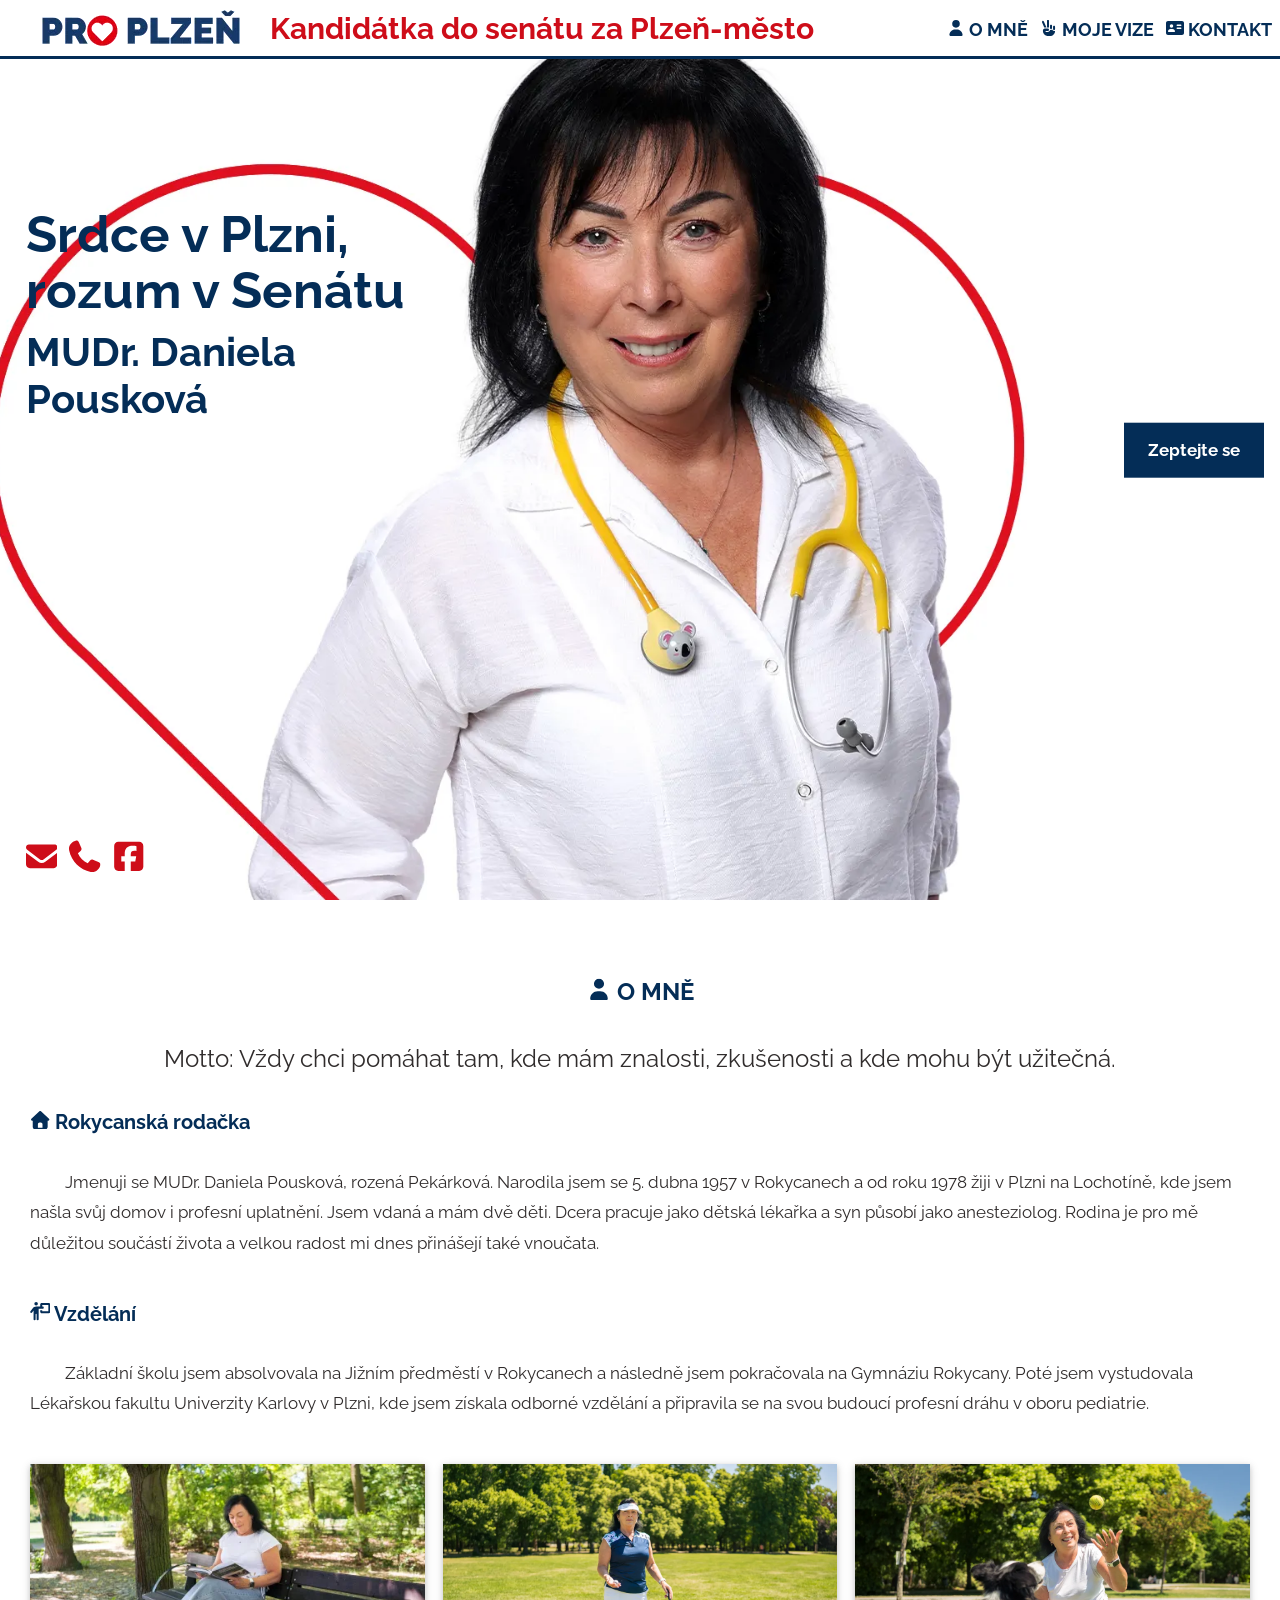
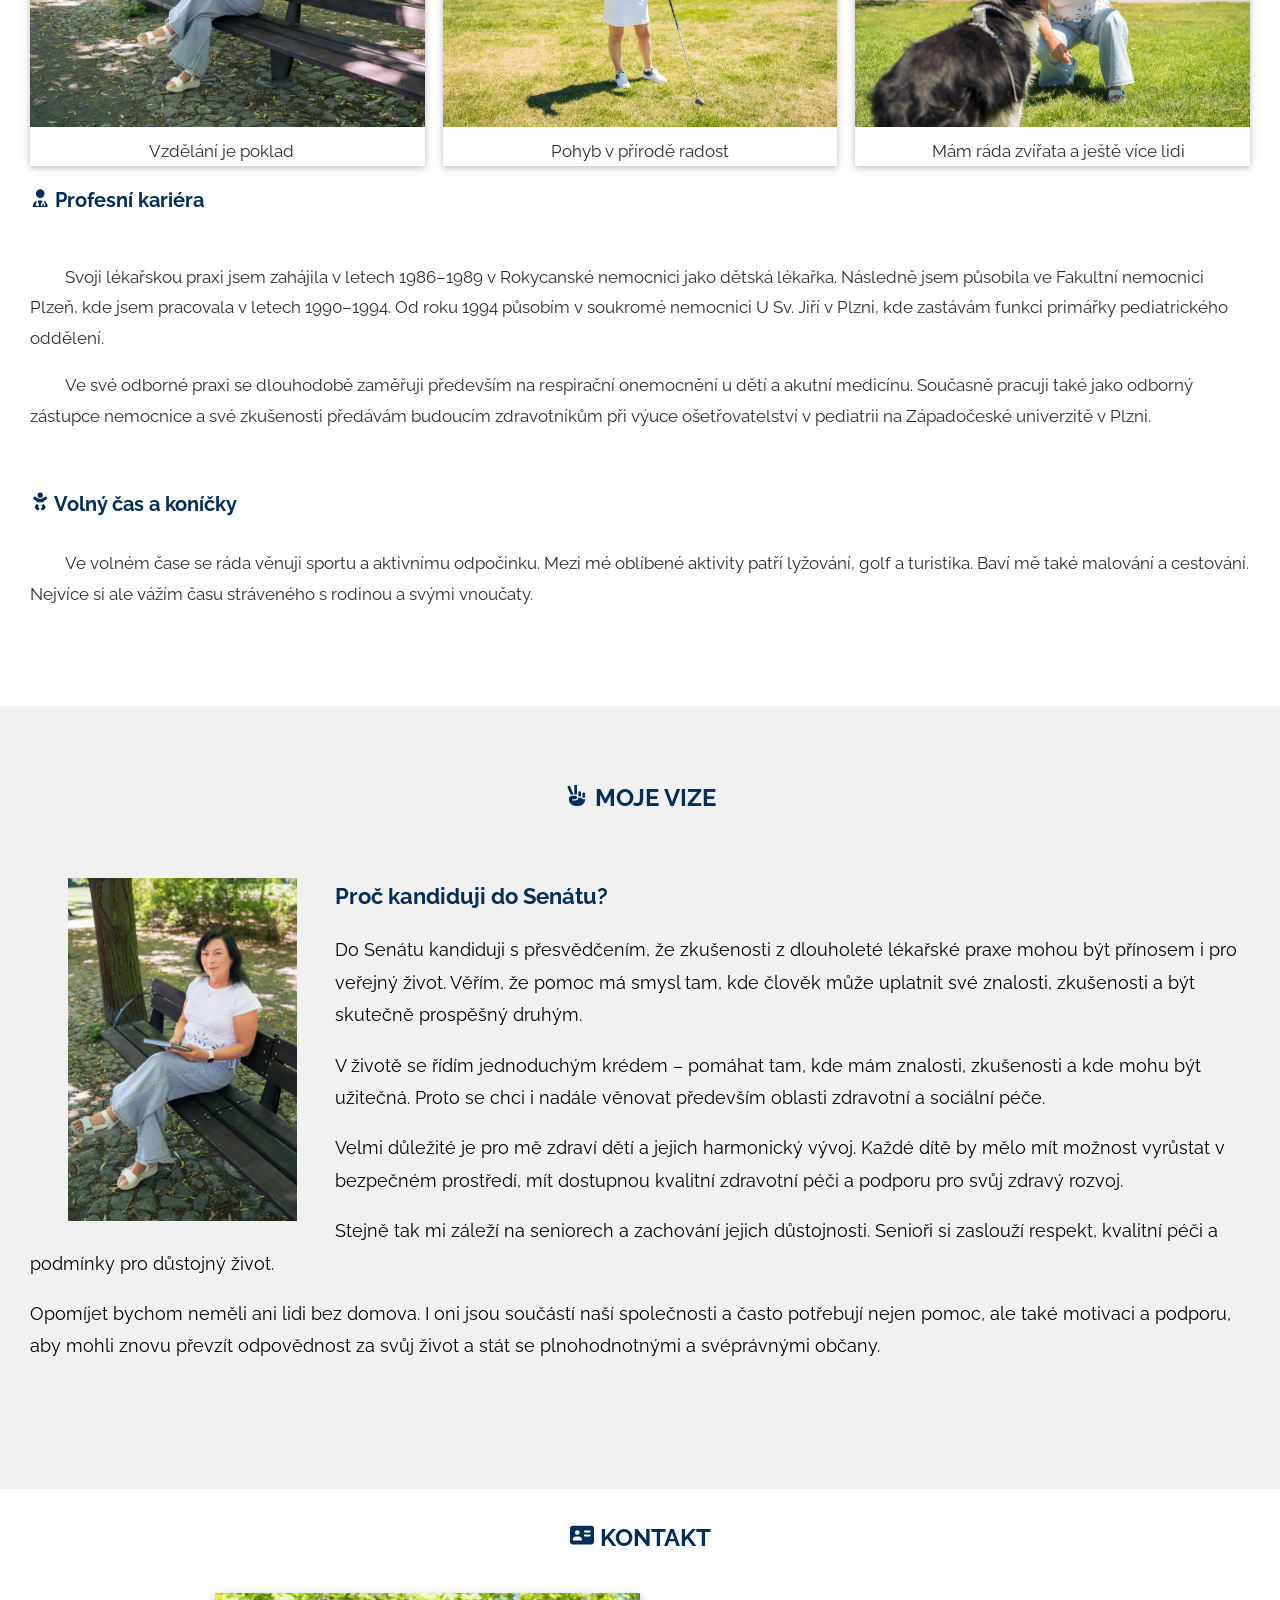
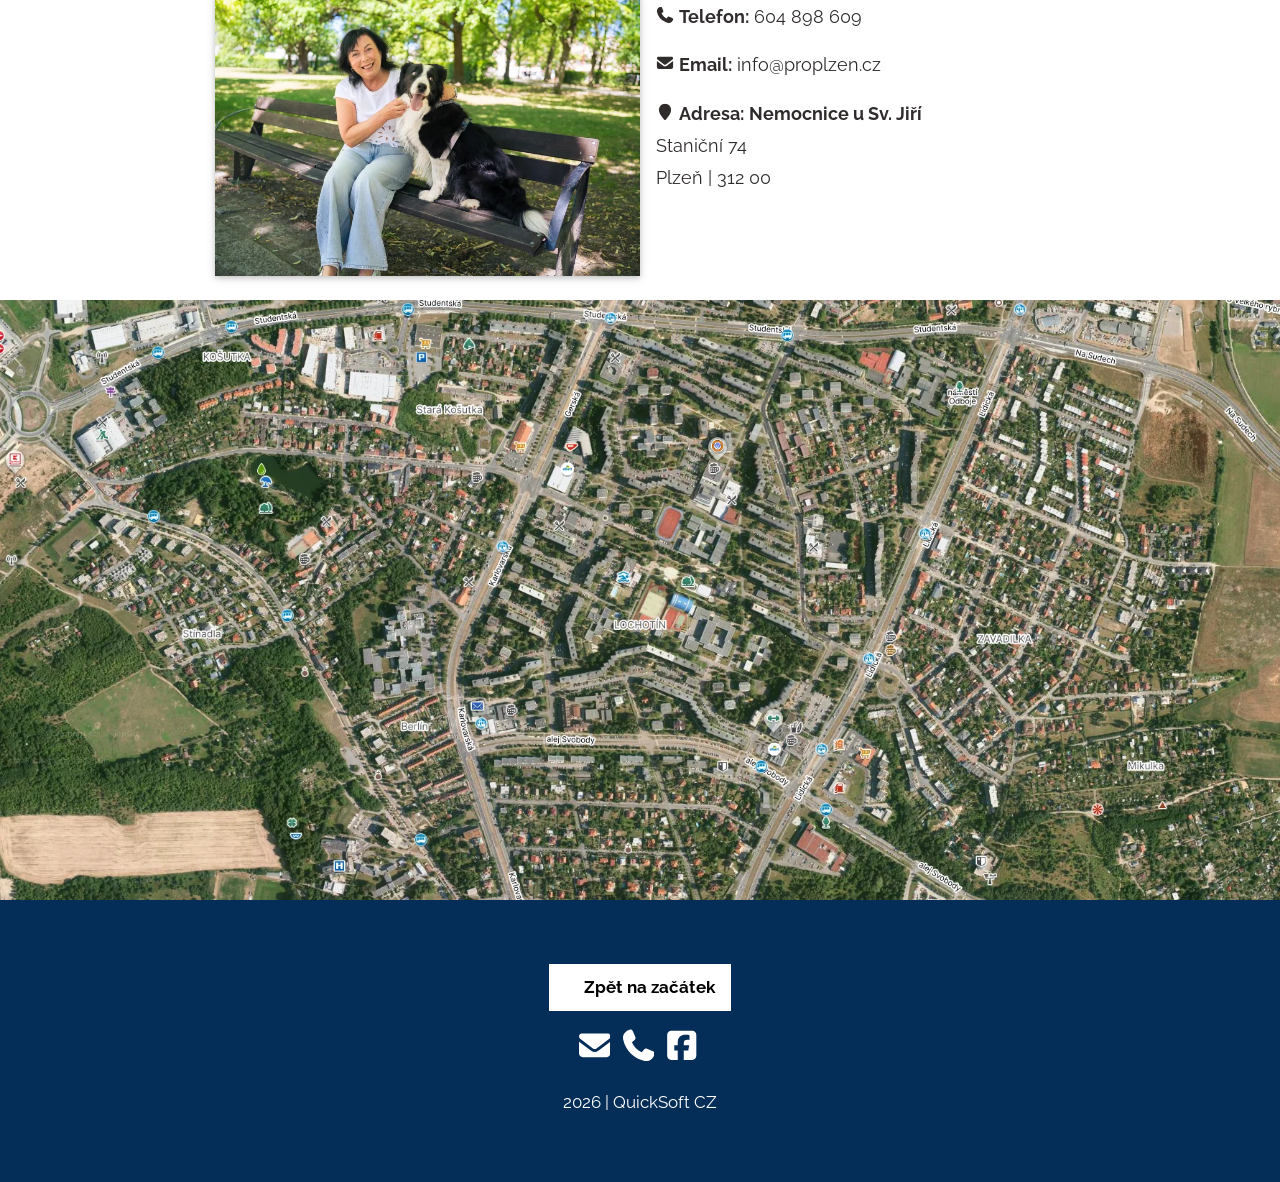
==== commit cdd7c53e: "Aktualizace" ====
--- a/index.html
+++ b/index.html
@@ -22,4 +22,4 @@
 						"areaServed":"CZ"
 					}
 				}
-			}</script><title>MUDr. Daniela Pousková - kandidátka do senátu</title><meta name="viewport" content="width=device-width,initial-scale=1"><meta name="author" content="QuickSoft CZ"><meta name="robots" content="index, follow"><meta name="title" property="og:title" content="MUDr. Daniela Pousková - kandidátka do senátu"><meta name="description" property="og:description" content="Oficiální stránky kandidátky do senátu Pouskové"><meta name="keywords" property="og:keywords" content="MUDr. Daniela Pousková, kandidátka, senát české republiky, pediatr, pediatrička, senátorka"><meta property="og:type" content="website"><meta property="og:site_name" content="pouskova.cz"><meta property="og:locale" content="cs_CS"><meta property="og:url" content="https://pouskova.cz/index.html"><meta property="og:image" content="https://pouskova.cz/img/logoSocial.webp"><meta property="og:image:alt" content="MUDr. Daniela Pousková - kandidátka do senátu"><meta name="twitter:card" content="summary"><meta name="twitter:title" content="MUDr. Daniela Pousková - kandidátka do senátu"><meta name="twitter:description" content="Oficiální stránky kandidátky do senátu Pouskové"><meta name="twitter:image" content="https://pouskova.cz/img/twitter.webp"><link rel="stylesheet" href="styles.min.css?v=1.0.3"><script src="scripts.min.js?v=1.0.3"></script><link rel="apple-touch-icon" sizes="180x180" href="./img/icons/icon-180x180.png"><link rel="icon" type="image/x-icon" sizes="48x48" href="./img/icons/favicon.ico"><link rel="icon" type="image/png" sizes="32x32" href="./img/icons/icon-32x32.png"><link rel="icon" type="image/png" sizes="16x16" href="./img/icons/icon-16x16.png"><link rel="manifest" href="./site.webmanifest"><link rel="canonical" href="https://pouskova.cz/"></head><body><div class="w3-overlay w3-hide-large w3-animate-opacity menuCloser" title="Zavři menu" id="myOverlay"></div><div class="w3-top"><div class="w3-bar w3-white" id="myNavbar"><a href="#home" class="w3-bar-item logoWrapp"><img class="logo" alt="logo" src="img/logoObdelnik.webp"></a><div class="w3-center w3-hide-small w3-hide-medium"><div class="w3-bar-item text">Kandidátka do senátu za Plzeň-město</div></div><div class="w3-right w3-hide-small w3-hide-medium"><a href="#about" class="w3-bar-item w3-large w3-button"><svg class="fa"><use xlink:href="sprites/fa-solid.svg#user"></use></svg> O MNĚ </a><a href="#why" class="w3-bar-item w3-large w3-button"><svg class="fa"><use xlink:href="sprites/fa-solid.svg#hand-peace"></use></svg> MOJE VIZE </a><a href="#contact" class="w3-bar-item w3-large w3-button"><svg class="fa"><use xlink:href="sprites/fa-solid.svg#address-card"></use></svg> KONTAKT</a></div><span class="menuOpener w3-bar-item w3-button w3-right w3-hide-large"><svg class="fa"><use xlink:href="sprites/fa-solid.svg#bars"></use></svg></span></div></div><nav class="menuCloser w3-sidebar w3-bar-block color-1 w3-card w3-animate-left w3-hide-large w3-large" id="mySidebar"><span class="w3-bar-item w3-button w3-xlarge w3-padding-16"><svg class="fa w3-right"><use xlink:href="sprites/fa-solid.svg#close"></use></svg> </span><a href="#about" class="w3-bar-item w3-button w3-right-align">O MNĚ</a> <a href="#why" class="w3-bar-item w3-button w3-right-align">MOJE VIZE</a> <a href="#contact" class="w3-bar-item w3-button w3-right-align">KONTAKT</a></nav><header class="w3-display-container" id="home"><div class="bigTitle w3-display-left w3-text-white"><h1>Srdce v Plzni,<br>rozum v Senátu</h1><h2>MUDr. Daniela Pousková</h2></div><a href="#contact" class="w3-button askButton w3-padding-large w3-margin-right w3-hide-small w3-display-right w3-hide-medium">Zeptejte se</a><div class="contactIcons"><a href="mailto:&#105;&#110;&#102;&#111;&#64;&#112;&#114;&#111;&#112;&#108;&#122;&#101;&#110;&#46;&#99;&#122;" rel="nofollow" class="w3-hover-opacity"><svg class="fa"><use xlink:href="sprites/fa-solid.svg#envelope"></use></svg> </a><a href="tel:+420604898609" rel="nofollow" class="w3-hover-opacity"><svg class="fa"><use xlink:href="sprites/fa-solid.svg#phone"></use></svg> </a><a href="https://www.facebook.com/profile.php?id=61589358617683" target="_blank" rel="nofollow" class="w3-hover-opacity"><svg class="fa"><use xlink:href="sprites/fa-brands.svg#facebook-square"></use></svg></a></div></header><section class="w3-container" id="about"><h3 class="w3-center"><svg class="fa"><use xlink:href="sprites/fa-solid.svg#user"></use></svg> O MNĚ</h3><p class="w3-center w3-xlarge">Motto: Vždy chci pomáhat tam, kde mám znalosti, zkušenosti a kde mohu být užitečná.</p><div class="w3-section"><div class="header"><svg class="fa"><use xlink:href="sprites/fa-solid.svg#home"></use></svg> Rokycanská rodačka</div><div class="text">Jmenuji se MUDr. Daniela Pousková, rozená Pekárková. Narodila jsem se 5. dubna 1957 v Rokycanech a od roku 1978 žiji v Plzni na Lochotíně, kde jsem našla svůj domov i profesní uplatnění. Jsem vdaná a mám dvě děti. Dcera pracuje jako dětská lékařka a syn působí jako anesteziolog. Rodina je pro mě důležitou součástí života a velkou radost mi dnes přinášejí také vnoučata.</div></div><div class="w3-section"><div class="header"><svg class="fa"><use xlink:href="sprites/fa-solid.svg#person-chalkboard"></use></svg> Vzdělání</div><div class="text">Základní školu jsem absolvovala na Jižním předměstí v Rokycanech a následně jsem pokračovala na Gymnáziu Rokycany. Poté jsem vystudovala Lékařskou fakultu Univerzity Karlovy v Plzni, kde jsem získala odborné vzdělání a připravila se na svou budoucí profesní dráhu v oboru pediatrie.</div></div><div class="w3-row gallery w3-center"><div class="w3-third"><div class="w3-card"><picture><source srcset="imgResized/pouskova01-480.webp" media="(max-width: 768px)"><source srcset="imgResized/pouskova01-768.webp" media="(max-width: 1200px)"><source srcset="imgResized/pouskova01-1200.webp" media="(max-width: 1600px)"><img src="img/pouskova01.webp" class="w3-image" alt="MUDr. Daniela Pousková - vzdělání je poklad"></picture><div class="w3-container"><span>Vzdělání je poklad</span></div></div></div><div class="w3-third"><div class="w3-card"><picture><source srcset="imgResized/pouskova07-480.webp" media="(max-width: 768px)"><source srcset="imgResized/pouskova07-768.webp" media="(max-width: 1200px)"><source srcset="imgResized/pouskova07-1200.webp" media="(max-width: 1600px)"><img src="img/pouskova07.webp" class="w3-image" alt="MUDr. Daniela Pousková - pohyb v přírodě radost"></picture><div class="w3-container"><span>Pohyb v přírodě radost</span></div></div></div><div class="w3-third"><div class="w3-card"><picture><source srcset="imgResized/pouskova04-480.webp" media="(max-width: 768px)"><source srcset="imgResized/pouskova04-768.webp" media="(max-width: 1200px)"><source srcset="imgResized/pouskova04-1200.webp" media="(max-width: 1600px)"><img src="img/pouskova04.webp" class="w3-image" alt="MUDr. Daniela Pousková - mám ráda zvířata a ještě více lidi"></picture><div class="w3-container"><span>Mám ráda zvířata a ještě více lidi</span></div></div></div></div><div class="w3-section"><div class="header"><svg class="fa"><use xlink:href="sprites/fa-solid.svg#user-doctor"></use></svg> Profesní kariéra</div><div class="text"><p>Svoji lékařskou praxi jsem zahájila v letech 1986–1989 v Rokycanské nemocnici jako dětská lékařka. Následně jsem působila ve Fakultní nemocnici Plzeň, kde jsem pracovala v letech 1990–1994. Od roku 1994 působím v soukromé nemocnici U Sv. Jiří v Plzni, kde zastávám funkci primářky pediatrického oddělení.</p><p>Ve své odborné praxi se dlouhodobě zaměřuji především na respirační onemocnění u dětí a akutní medicínu. Současně pracuji také jako odborný zástupce nemocnice a své zkušenosti předávám budoucím zdravotníkům při výuce ošetřovatelství v pediatrii na Západočeské univerzitě v Plzni.</p></div></div><div class="w3-section"><div class="header"><svg class="fa"><use xlink:href="sprites/fa-solid.svg#baby"></use></svg> Volný čas a koníčky</div><div class="text">Ve volném čase se ráda věnuji sportu a aktivnímu odpočinku. Mezi mé oblíbené aktivity patří lyžování, golf a turistika. Baví mě také malování a cestování. Nejvíce si ale vážím času stráveného s rodinou a svými vnoučaty.</div></div></section><section class="w3-container w3-light-grey" id="why"><h3 class="w3-center"><svg class="fa"><use xlink:href="sprites/fa-solid.svg#hand-peace"></use></svg> MOJE VIZE</h3><div class="w3-row w3-padding-48"><div class="w3-quarter gallery w3-center"><picture><source srcset="imgResized/pouskova02-480.webp" media="(max-width: 768px)"><source srcset="imgResized/pouskova02-768.webp" media="(max-width: 1200px)"><source srcset="imgResized/pouskova02-1200.webp" media="(max-width: 1600px)"><img src="img/pouskova02.webp" class="portrait" alt="MUDr. Daniela Pousková - chci lepší svět pro lidi i zvířata"></picture></div><div class="w3-large"><div class="header">Proč kandiduji do Senátu?</div><p>Do Senátu kandiduji s přesvědčením, že zkušenosti z dlouholeté lékařské praxe mohou být přínosem i pro veřejný život. Věřím, že pomoc má smysl tam, kde člověk může uplatnit své znalosti, zkušenosti a být skutečně prospěšný druhým.</p><p>V životě se řídím jednoduchým krédem – pomáhat tam, kde mám znalosti, zkušenosti a kde mohu být užitečná. Proto se chci i nadále věnovat především oblasti zdravotní a sociální péče.</p><p>Velmi důležité je pro mě zdraví dětí a jejich harmonický vývoj. Každé dítě by mělo mít možnost vyrůstat v bezpečném prostředí, mít dostupnou kvalitní zdravotní péči a podporu pro svůj zdravý rozvoj.</p><p>Stejně tak mi záleží na seniorech a zachování jejich důstojnosti. Senioři si zaslouží respekt, kvalitní péči a podmínky pro důstojný život.</p><p>Opomíjet bychom neměli ani lidi bez domova. I oni jsou součástí naší společnosti a často potřebují nejen pomoc, ale také motivaci a podporu, aby mohli znovu převzít odpovědnost za svůj život a stát se plnohodnotnými a svéprávnými občany.</p></div></div></section><section class="w3-container" id="contact"><h3 class="w3-center"><svg class="fa"><use xlink:href="sprites/fa-solid.svg#address-card"></use></svg> KONTAKT</h3><div class="w3-row w3-padding-24"><div class="w3-half w3-large w3-right"><div class="w3-padding"><svg class="fa"><use xlink:href="sprites/fa-solid.svg#phone"></use></svg> <strong>Telefon:</strong> <a href="tel:+420604898609">604 898 609</a></div><div class="w3-padding"><svg class="fa"><use xlink:href="sprites/fa-solid.svg#envelope"></use></svg> <strong>Email:</strong><a href="mailto:&#105;&#110;&#102;&#111;&#64;&#112;&#114;&#111;&#112;&#108;&#122;&#101;&#110;&#46;&#99;&#122;"> &#105;&#110;&#102;&#111;&#64;&#112;&#114;&#111;&#112;&#108;&#122;&#101;&#110;&#46;&#99;&#122;</a></div><div class="w3-padding"><svg class="fa"><use xlink:href="sprites/fa-solid.svg#map-marker"></use></svg> <strong>Adresa:</strong> <a href="https://mapy.com/s/rezaresecu" target="_blank"><address><b>Nemocnice u Sv. Jiří</b><br>Staniční 74<br>Plzeň | 312 00</address></a></div></div><div class="w3-half gallery"><picture><source srcset="imgResized/pouskova06-480.webp" media="(max-width: 1000px)"><source srcset="imgResized/pouskova06-768.webp" media="(max-width: 1400px)"><source srcset="imgResized/pouskova06-1200.webp" media="(max-width: 2000px)"><img src="img/pouskova06.webp" alt="Plzeň je město kde ráda žiji." class="w3-card-2 w3-image w3-hover-opacity photoDominanta w3-right"></picture></div></div><div class="w3-row w3-center"><div><a href="https://mapy.com/s/rezaresecu" target="_blank"><picture><source srcset="imgResized/map-480.webp" media="(max-width: 500px)"><source srcset="imgResized/map-768.webp" media="(max-width: 800px)"><source srcset="imgResized/map-1200.webp" media="(max-width: 1200px)"><img src="./img/map.webp" alt="Náhled mapy" class="w3-image fullSize"></picture></a></div></div></section><footer class="w3-center color-2 w3-padding-64"><a href="#home" class="w3-button w3-white"><span class="fa fa-arrow-up w3-margin-right"></span>Zpět na začátek</a><div class="w3-section contactIcons"><a href="mailto:&#105;&#110;&#102;&#111;&#64;&#112;&#114;&#111;&#112;&#108;&#122;&#101;&#110;&#46;&#99;&#122;" rel="nofollow" class="w3-hover-opacity w3-text-white"><svg class="fa"><use xlink:href="sprites/fa-solid.svg#envelope"></use></svg> </a><a href="tel:+420604898609" rel="nofollow" class="w3-hover-opacity w3-text-white"><svg class="fa"><use xlink:href="sprites/fa-solid.svg#phone"></use></svg> </a><a href="https://www.facebook.com/profile.php?id=61589358617683" target="_blank" rel="nofollow" class="w3-hover-opacity w3-text-white"><svg class="fa"><use xlink:href="sprites/fa-brands.svg#facebook-square"></use></svg></a></div><div>2026 | <a href="https://quicksoft.cz" rel="nofollow" target="_blank" title="Otevři stránky autora">QuickSoft CZ</a> <img src="https://tracker.stanislav.eu/track.php?site=pouskova.cz" class="w3-hide" alt="Visitor Tracking"></div></footer><div id="modal" class="w3-modal w3-black"><span class="w3-button w3-xxlarge w3-black w3-display-topright" title="Zavřít okno"><svg class="fa w3-right"><use xlink:href="sprites/fa-solid.svg#close"></use></svg></span><div class="w3-modal-content w3-animate-zoom w3-center w3-transparent"><img id="modalImage" class="w3-image" alt="popisek" src="./img/pouskova01.webp"><p id="caption" class="w3-opacity w3-large"></p></div></div></body></html>+			}</script><title>MUDr. Daniela Pousková - kandidátka do senátu</title><meta name="viewport" content="width=device-width,initial-scale=1"><meta name="author" content="QuickSoft CZ"><meta name="robots" content="index, follow"><meta name="title" property="og:title" content="MUDr. Daniela Pousková - kandidátka do senátu"><meta name="description" property="og:description" content="Oficiální stránky kandidátky do senátu Pouskové"><meta name="keywords" property="og:keywords" content="MUDr. Daniela Pousková, kandidátka, senát české republiky, pediatr, pediatrička, senátorka"><meta property="og:type" content="website"><meta property="og:site_name" content="pouskova.cz"><meta property="og:locale" content="cs_CS"><meta property="og:url" content="https://pouskova.cz/index.html"><meta property="og:image" content="https://pouskova.cz/img/logoSocial.webp"><meta property="og:image:alt" content="MUDr. Daniela Pousková - kandidátka do senátu"><meta name="twitter:card" content="summary"><meta name="twitter:title" content="MUDr. Daniela Pousková - kandidátka do senátu"><meta name="twitter:description" content="Oficiální stránky kandidátky do senátu Pouskové"><meta name="twitter:image" content="https://pouskova.cz/img/twitter.webp"><link rel="stylesheet" href="styles.min.css?v=1.0.4"><script src="scripts.min.js?v=1.0.4"></script><link rel="apple-touch-icon" sizes="180x180" href="./img/icons/icon-180x180.png"><link rel="icon" type="image/x-icon" sizes="48x48" href="./img/icons/favicon.ico"><link rel="icon" type="image/png" sizes="32x32" href="./img/icons/icon-32x32.png"><link rel="icon" type="image/png" sizes="16x16" href="./img/icons/icon-16x16.png"><link rel="manifest" href="./site.webmanifest"><link rel="canonical" href="https://pouskova.cz/"></head><body><div class="w3-overlay w3-hide-large w3-animate-opacity menuCloser" title="Zavři menu" id="myOverlay"></div><div class="w3-top"><div class="w3-bar w3-white" id="myNavbar"><a href="#home" class="w3-bar-item logoWrapp"><img class="logo" alt="logo" src="img/logoObdelnik.webp"></a><div class="w3-center w3-hide-small w3-hide-medium"><div class="w3-bar-item text">Kandidátka do senátu za Plzeň-město</div></div><div class="w3-right w3-hide-small w3-hide-medium"><a href="#about" class="w3-bar-item w3-large w3-button"><svg class="fa"><use xlink:href="sprites/fa-solid.svg#user"></use></svg> O MNĚ </a><a href="#why" class="w3-bar-item w3-large w3-button"><svg class="fa"><use xlink:href="sprites/fa-solid.svg#hand-peace"></use></svg> MOJE VIZE </a><a href="#contact" class="w3-bar-item w3-large w3-button"><svg class="fa"><use xlink:href="sprites/fa-solid.svg#address-card"></use></svg> KONTAKT</a></div><span class="menuOpener w3-bar-item w3-button w3-right w3-hide-large"><svg class="fa"><use xlink:href="sprites/fa-solid.svg#bars"></use></svg></span></div></div><nav class="menuCloser w3-sidebar w3-bar-block color-1 w3-card w3-animate-left w3-hide-large w3-large" id="mySidebar"><span class="w3-bar-item w3-button w3-xlarge w3-padding-16"><svg class="fa w3-right"><use xlink:href="sprites/fa-solid.svg#close"></use></svg> </span><a href="#about" class="w3-bar-item w3-button w3-right-align">O MNĚ</a> <a href="#why" class="w3-bar-item w3-button w3-right-align">MOJE VIZE</a> <a href="#contact" class="w3-bar-item w3-button w3-right-align">KONTAKT</a></nav><header class="w3-display-container" id="home"><div class="bigTitle w3-display-left w3-text-white"><h1>Srdce v Plzni,<br>rozum v Senátu</h1><h2>MUDr. Daniela Pousková</h2></div><a href="#contact" class="w3-button askButton w3-padding-large w3-margin-right w3-hide-small w3-display-right w3-hide-medium">Zeptejte se</a><div class="contactIcons"><a href="mailto:&#105;&#110;&#102;&#111;&#64;&#112;&#114;&#111;&#112;&#108;&#122;&#101;&#110;&#46;&#99;&#122;" rel="nofollow" class="w3-hover-opacity"><svg class="fa"><use xlink:href="sprites/fa-solid.svg#envelope"></use></svg> </a><a href="tel:+420604898609" rel="nofollow" class="w3-hover-opacity"><svg class="fa"><use xlink:href="sprites/fa-solid.svg#phone"></use></svg> </a><a href="https://www.facebook.com/profile.php?id=61589358617683" target="_blank" rel="nofollow" class="w3-hover-opacity"><svg class="fa"><use xlink:href="sprites/fa-brands.svg#facebook-square"></use></svg></a></div></header><section class="w3-container" id="about"><h3 class="w3-center"><svg class="fa"><use xlink:href="sprites/fa-solid.svg#user"></use></svg> O MNĚ</h3><p class="w3-center w3-xlarge">Motto: Vždy chci pomáhat tam, kde mám znalosti, zkušenosti a kde mohu být užitečná.</p><div class="w3-section"><div class="header"><svg class="fa"><use xlink:href="sprites/fa-solid.svg#home"></use></svg> Rokycanská rodačka</div><div class="text">Jmenuji se MUDr. Daniela Pousková, rozená Pekárková. Narodila jsem se 5. dubna 1957 v Rokycanech a od roku 1978 žiji v Plzni na Lochotíně, kde jsem našla svůj domov i profesní uplatnění. Jsem vdaná a mám dvě děti. Dcera pracuje jako dětská lékařka a syn působí jako anesteziolog. Rodina je pro mě důležitou součástí života a velkou radost mi dnes přinášejí také vnoučata.</div></div><div class="w3-section"><div class="header"><svg class="fa"><use xlink:href="sprites/fa-solid.svg#person-chalkboard"></use></svg> Vzdělání</div><div class="text">Základní školu jsem absolvovala na Jižním předměstí v Rokycanech a následně jsem pokračovala na Gymnáziu Rokycany. Poté jsem vystudovala Lékařskou fakultu Univerzity Karlovy v Plzni, kde jsem získala odborné vzdělání a připravila se na svou budoucí profesní dráhu v oboru pediatrie.</div></div><div class="w3-row gallery w3-center"><div class="w3-third"><div class="w3-card"><picture><source srcset="imgResized/pouskova01-480.webp" media="(max-width: 768px)"><source srcset="imgResized/pouskova01-768.webp" media="(max-width: 1200px)"><source srcset="imgResized/pouskova01-1200.webp" media="(max-width: 1600px)"><img src="img/pouskova01.webp" class="w3-image" alt="MUDr. Daniela Pousková - vzdělání je poklad"></picture><div class="w3-container"><span>Vzdělání je poklad</span></div></div></div><div class="w3-third"><div class="w3-card"><picture><source srcset="imgResized/pouskova07-480.webp" media="(max-width: 768px)"><source srcset="imgResized/pouskova07-768.webp" media="(max-width: 1200px)"><source srcset="imgResized/pouskova07-1200.webp" media="(max-width: 1600px)"><img src="img/pouskova07.webp" class="w3-image" alt="MUDr. Daniela Pousková - pohyb v přírodě radost"></picture><div class="w3-container"><span>Pohyb v přírodě radost</span></div></div></div><div class="w3-third"><div class="w3-card"><picture><source srcset="imgResized/pouskova04-480.webp" media="(max-width: 768px)"><source srcset="imgResized/pouskova04-768.webp" media="(max-width: 1200px)"><source srcset="imgResized/pouskova04-1200.webp" media="(max-width: 1600px)"><img src="img/pouskova04.webp" class="w3-image" alt="MUDr. Daniela Pousková - mám ráda zvířata a ještě více lidi"></picture><div class="w3-container"><span>Mám ráda zvířata a ještě více lidi</span></div></div></div></div><div class="w3-section"><div class="header"><svg class="fa"><use xlink:href="sprites/fa-solid.svg#user-doctor"></use></svg> Profesní kariéra</div><div class="text"><p>Svoji lékařskou praxi jsem zahájila v letech 1986–1989 v Rokycanské nemocnici jako dětská lékařka. Následně jsem působila ve Fakultní nemocnici Plzeň, kde jsem pracovala v letech 1990–1994. Od roku 1994 působím v soukromé nemocnici U Sv. Jiří v Plzni, kde zastávám funkci primářky pediatrického oddělení.</p><p>Ve své odborné praxi se dlouhodobě zaměřuji především na respirační onemocnění u dětí a akutní medicínu. Současně pracuji také jako odborný zástupce nemocnice a své zkušenosti předávám budoucím zdravotníkům při výuce ošetřovatelství v pediatrii na Západočeské univerzitě v Plzni.</p></div></div><div class="w3-section"><div class="header"><svg class="fa"><use xlink:href="sprites/fa-solid.svg#baby"></use></svg> Volný čas a koníčky</div><div class="text">Ve volném čase se ráda věnuji sportu a aktivnímu odpočinku. Mezi mé oblíbené aktivity patří lyžování, golf a turistika. Baví mě také malování a cestování. Nejvíce si ale vážím času stráveného s rodinou a svými vnoučaty.</div></div></section><section class="w3-container w3-light-grey" id="why"><h3 class="w3-center"><svg class="fa"><use xlink:href="sprites/fa-solid.svg#hand-peace"></use></svg> MOJE VIZE</h3><div class="w3-row w3-padding-48"><div class="w3-quarter gallery w3-center"><picture><source srcset="imgResized/pouskova02-480.webp" media="(max-width: 768px)"><source srcset="imgResized/pouskova02-768.webp" media="(max-width: 1200px)"><source srcset="imgResized/pouskova02-1200.webp" media="(max-width: 1600px)"><img src="img/pouskova02.webp" class="portrait" alt="MUDr. Daniela Pousková - chci lepší svět pro lidi i zvířata"></picture></div><div class="w3-large"><div class="header">Proč kandiduji do Senátu?</div><p>Do Senátu kandiduji s přesvědčením, že zkušenosti z dlouholeté lékařské praxe mohou být přínosem i pro veřejný život. Věřím, že pomoc má smysl tam, kde člověk může uplatnit své znalosti, zkušenosti a být skutečně prospěšný druhým.</p><p>V životě se řídím jednoduchým krédem – pomáhat tam, kde mám znalosti, zkušenosti a kde mohu být užitečná. Proto se chci i nadále věnovat především oblasti zdravotní a sociální péče.</p><p>Velmi důležité je pro mě zdraví dětí a jejich harmonický vývoj. Každé dítě by mělo mít možnost vyrůstat v bezpečném prostředí, mít dostupnou kvalitní zdravotní péči a podporu pro svůj zdravý rozvoj.</p><p>Stejně tak mi záleží na seniorech a zachování jejich důstojnosti. Senioři si zaslouží respekt, kvalitní péči a podmínky pro důstojný život.</p><p>Opomíjet bychom neměli ani lidi bez domova. I oni jsou součástí naší společnosti a často potřebují nejen pomoc, ale také motivaci a podporu, aby mohli znovu převzít odpovědnost za svůj život a stát se plnohodnotnými a svéprávnými občany.</p></div></div></section><section class="w3-container" id="contact"><h3 class="w3-center"><svg class="fa"><use xlink:href="sprites/fa-solid.svg#address-card"></use></svg> KONTAKT</h3><div class="w3-row w3-padding-24"><div class="w3-half w3-large w3-right"><div class="w3-padding"><svg class="fa"><use xlink:href="sprites/fa-solid.svg#phone"></use></svg> <strong>Telefon:</strong> <a href="tel:+420604898609">604 898 609</a></div><div class="w3-padding"><svg class="fa"><use xlink:href="sprites/fa-solid.svg#envelope"></use></svg> <strong>Email:</strong><a href="mailto:&#105;&#110;&#102;&#111;&#64;&#112;&#114;&#111;&#112;&#108;&#122;&#101;&#110;&#46;&#99;&#122;"> &#105;&#110;&#102;&#111;&#64;&#112;&#114;&#111;&#112;&#108;&#122;&#101;&#110;&#46;&#99;&#122;</a></div><div class="w3-padding"><svg class="fa"><use xlink:href="sprites/fa-solid.svg#map-marker"></use></svg> <strong>Adresa:</strong> <a href="https://mapy.com/s/rezaresecu" target="_blank"><address><b>Nemocnice u Sv. Jiří</b><br>Staniční 74<br>Plzeň | 312 00</address></a></div></div><div class="w3-half gallery"><picture><source srcset="imgResized/pouskova06-480.webp" media="(max-width: 1000px)"><source srcset="imgResized/pouskova06-768.webp" media="(max-width: 1400px)"><source srcset="imgResized/pouskova06-1200.webp" media="(max-width: 2000px)"><img src="img/pouskova06.webp" alt="Plzeň je město kde ráda žiji." class="w3-card-2 w3-image w3-hover-opacity photoDominanta w3-right"></picture></div></div><div class="w3-row w3-center"><div><a href="https://mapy.com/s/rezaresecu" target="_blank"><picture><source srcset="imgResized/map-480.webp" media="(max-width: 500px)"><source srcset="imgResized/map-768.webp" media="(max-width: 800px)"><source srcset="imgResized/map-1200.webp" media="(max-width: 1200px)"><img src="./img/map.webp" alt="Náhled mapy" class="w3-image fullSize"></picture></a></div></div></section><footer class="w3-center color-2 w3-padding-64"><a href="#home" class="w3-button w3-white"><span class="fa fa-arrow-up w3-margin-right"></span>Zpět na začátek</a><div class="w3-section contactIcons"><a href="mailto:&#105;&#110;&#102;&#111;&#64;&#112;&#114;&#111;&#112;&#108;&#122;&#101;&#110;&#46;&#99;&#122;" rel="nofollow" class="w3-hover-opacity w3-text-white"><svg class="fa"><use xlink:href="sprites/fa-solid.svg#envelope"></use></svg> </a><a href="tel:+420604898609" rel="nofollow" class="w3-hover-opacity w3-text-white"><svg class="fa"><use xlink:href="sprites/fa-solid.svg#phone"></use></svg> </a><a href="https://www.facebook.com/profile.php?id=61589358617683" target="_blank" rel="nofollow" class="w3-hover-opacity w3-text-white"><svg class="fa"><use xlink:href="sprites/fa-brands.svg#facebook-square"></use></svg></a></div><div>2026 | <a href="https://quicksoft.cz" rel="nofollow" target="_blank" title="Otevři stránky autora">QuickSoft CZ</a> <img src="https://tracker.stanislav.eu/track.php?site=pouskova.cz" class="w3-hide" alt="Visitor Tracking"></div></footer><div id="modal" class="w3-modal w3-black"><span class="w3-button w3-xxlarge w3-black w3-display-topright" title="Zavřít okno"><svg class="fa w3-right"><use xlink:href="sprites/fa-solid.svg#close"></use></svg></span><div class="w3-modal-content w3-animate-zoom w3-center w3-transparent"><img id="modalImage" class="w3-image" alt="popisek" src="./img/pouskova01.webp"><p id="caption" class="w3-opacity w3-large"></p></div></div></body></html>
--- a/styles.min.css
+++ b/styles.min.css
@@ -1 +1 @@
-@font-face{font-family:'Raleway';font-style:italic;font-weight:400;font-display:swap;src:url(fonts/raleWayItalicExt.woff2) format('woff2');unicode-range:U+0100-02BA,U+02BD-02C5,U+02C7-02CC,U+02CE-02D7,U+02DD-02FF,U+0304,U+0308,U+0329,U+1D00-1DBF,U+1E00-1E9F,U+1EF2-1EFF,U+2020,U+20A0-20AB,U+20AD-20C0,U+2113,U+2C60-2C7F,U+A720-A7FF}@font-face{font-family:'Raleway';font-style:italic;font-weight:400;font-display:swap;src:url(fonts/raleWayItalic.woff2) format('woff2');unicode-range:U+0000-00FF,U+0131,U+0152-0153,U+02BB-02BC,U+02C6,U+02DA,U+02DC,U+0304,U+0308,U+0329,U+2000-206F,U+20AC,U+2122,U+2191,U+2193,U+2212,U+2215,U+FEFF,U+FFFD}@font-face{font-family:'Raleway';font-style:italic;font-weight:700;font-display:swap;src:url(fonts/raleWayBoldItalicExt.woff2) format('woff2');unicode-range:U+0100-02BA,U+02BD-02C5,U+02C7-02CC,U+02CE-02D7,U+02DD-02FF,U+0304,U+0308,U+0329,U+1D00-1DBF,U+1E00-1E9F,U+1EF2-1EFF,U+2020,U+20A0-20AB,U+20AD-20C0,U+2113,U+2C60-2C7F,U+A720-A7FF}@font-face{font-family:'Raleway';font-style:italic;font-weight:700;font-display:swap;src:url(fonts/raleWayBoldItalic.woff2) format('woff2');unicode-range:U+0000-00FF,U+0131,U+0152-0153,U+02BB-02BC,U+02C6,U+02DA,U+02DC,U+0304,U+0308,U+0329,U+2000-206F,U+20AC,U+2122,U+2191,U+2193,U+2212,U+2215,U+FEFF,U+FFFD}@font-face{font-family:'Raleway';font-style:normal;font-weight:400;font-display:swap;src:url(fonts/ralelWayExt.woff2) format('woff2');unicode-range:U+0100-02BA,U+02BD-02C5,U+02C7-02CC,U+02CE-02D7,U+02DD-02FF,U+0304,U+0308,U+0329,U+1D00-1DBF,U+1E00-1E9F,U+1EF2-1EFF,U+2020,U+20A0-20AB,U+20AD-20C0,U+2113,U+2C60-2C7F,U+A720-A7FF}@font-face{font-family:'Raleway';font-style:normal;font-weight:400;font-display:swap;src:url(fonts/raleWay.woff2) format('woff2');unicode-range:U+0000-00FF,U+0131,U+0152-0153,U+02BB-02BC,U+02C6,U+02DA,U+02DC,U+0304,U+0308,U+0329,U+2000-206F,U+20AC,U+2122,U+2191,U+2193,U+2212,U+2215,U+FEFF,U+FFFD}@font-face{font-family:'Raleway';font-style:normal;font-weight:700;font-display:swap;src:url(fonts/raleWayBoldExt.woff2) format('woff2');unicode-range:U+0100-02BA,U+02BD-02C5,U+02C7-02CC,U+02CE-02D7,U+02DD-02FF,U+0304,U+0308,U+0329,U+1D00-1DBF,U+1E00-1E9F,U+1EF2-1EFF,U+2020,U+20A0-20AB,U+20AD-20C0,U+2113,U+2C60-2C7F,U+A720-A7FF}@font-face{font-family:'Raleway';font-style:normal;font-weight:700;font-display:swap;src:url(fonts/raleWayBold.woff2) format('woff2');unicode-range:U+0000-00FF,U+0131,U+0152-0153,U+02BB-02BC,U+02C6,U+02DA,U+02DC,U+0304,U+0308,U+0329,U+2000-206F,U+20AC,U+2122,U+2191,U+2193,U+2212,U+2215,U+FEFF,U+FFFD}body,h1,h2,h3,h4,h5{font-family:"Raleway",sans-serif}html{box-sizing:border-box}*,*:before,*:after{box-sizing:inherit}html{-ms-text-size-adjust:100%;-webkit-text-size-adjust:100%}body{margin:0}article,aside,details,figcaption,figure,footer,header,main,menu,nav,section{display:block}summary{display:list-item}audio,canvas,progress,video{display:inline-block}progress{vertical-align:baseline}audio:not([controls]){display:none;height:0}[hidden],template{display:none}a{background-color:transparent}a:active,a:hover{outline-width:0}abbr[title]{border-bottom:0;text-decoration:underline;text-decoration:underline dotted}b,strong{font-weight:bolder}dfn{font-style:italic}mark{background:#ff0;color:#000}small{font-size:80%}sub,sup{font-size:75%;line-height:0;position:relative;vertical-align:baseline}sub{bottom:-0.25em}sup{top:-0.5em}figure{margin:1em 40px}img{border-style:none}code,kbd,pre,samp{font-family:monospace,monospace;font-size:1em}hr{box-sizing:content-box;height:0;overflow:visible}button,input,select,textarea,optgroup{font:inherit;margin:0}optgroup{font-weight:bold}button,input{overflow:visible}button,select{text-transform:none}button,[type=button],[type=reset],[type=submit]{-webkit-appearance:button}button::-moz-focus-inner,[type=button]::-moz-focus-inner,[type=reset]::-moz-focus-inner,[type=submit]::-moz-focus-inner{border-style:none;padding:0}button:-moz-focusring,[type=button]:-moz-focusring,[type=reset]:-moz-focusring,[type=submit]:-moz-focusring{outline:1px dotted ButtonText}fieldset{border:1px solid silver;margin:0 2px;padding:.35em .625em .75em}legend{color:inherit;display:table;max-width:100%;padding:0;white-space:normal}textarea{overflow:auto}[type=checkbox],[type=radio]{padding:0}[type=number]::-webkit-inner-spin-button,[type=number]::-webkit-outer-spin-button{height:auto}[type=search]{-webkit-appearance:textfield;outline-offset:-2px}[type=search]::-webkit-search-decoration{-webkit-appearance:none}::-webkit-file-upload-button{-webkit-appearance:button;font:inherit}html,body{font-family:Verdana,sans-serif;font-size:15px;line-height:1.5}html{overflow-x:hidden}h1{font-size:36px}h2{font-size:30px}h3{font-size:24px}h4{font-size:20px}h5{font-size:18px}h6{font-size:16px}.w3-serif{font-family:serif}.w3-sans-serif{font-family:sans-serif}.w3-cursive{font-family:cursive}.w3-monospace{font-family:monospace}h1,h2,h3,h4,h5,h6{font-family:"Segoe UI",Arial,sans-serif;font-weight:400;margin:10px 0}.w3-wide{letter-spacing:4px}hr{border:0;border-top:1px solid #eee;margin:20px 0}.w3-image{max-width:100%;height:auto}img{vertical-align:middle}a{color:inherit}.w3-table,.w3-table-all{border-collapse:collapse;border-spacing:0;width:100%;display:table}.w3-table-all{border:1px solid #ccc}.w3-bordered tr,.w3-table-all tr{border-bottom:1px solid #ddd}.w3-striped tbody tr:nth-child(even){background-color:#f1f1f1}.w3-table-all tr:nth-child(odd){background-color:#fff}.w3-table-all tr:nth-child(even){background-color:#f1f1f1}.w3-hoverable tbody tr:hover,.w3-ul.w3-hoverable li:hover{background-color:#ccc}.w3-centered tr th,.w3-centered tr td{text-align:center}.w3-table td,.w3-table th,.w3-table-all td,.w3-table-all th{padding:8px 8px;display:table-cell;text-align:left;vertical-align:top}.w3-table th:first-child,.w3-table td:first-child,.w3-table-all th:first-child,.w3-table-all td:first-child{padding-left:16px}.w3-btn,.w3-button{border:0;display:inline-block;padding:8px 16px;vertical-align:middle;overflow:hidden;text-decoration:none;color:inherit;background-color:inherit;text-align:center;cursor:pointer;white-space:nowrap}.w3-btn:hover{box-shadow:0 8px 16px 0 rgba(0,0,0,0.2),0 6px 20px 0 rgba(0,0,0,0.19)}.w3-btn,.w3-button{-webkit-touch-callout:none;-webkit-user-select:none;-khtml-user-select:none;-moz-user-select:none;-ms-user-select:none;user-select:none}.w3-disabled,.w3-btn:disabled,.w3-button:disabled{cursor:not-allowed;opacity:.3}.w3-disabled *,:disabled *{pointer-events:none}.w3-btn.w3-disabled:hover,.w3-btn:disabled:hover{box-shadow:none}.w3-badge,.w3-tag{background-color:#000;color:#fff;display:inline-block;padding-left:8px;padding-right:8px;text-align:center}.w3-badge{border-radius:50%}.w3-ul{list-style-type:none;padding:0;margin:0}.w3-ul li{padding:8px 16px;border-bottom:1px solid #ddd}.w3-ul li:last-child{border-bottom:0}.w3-tooltip,.w3-display-container{position:relative}.w3-tooltip .w3-text{display:none}.w3-tooltip:hover .w3-text{display:inline-block}.w3-ripple:active{opacity:.5}.w3-ripple{transition:opacity 0s}.w3-input{padding:8px;display:block;border:0;border-bottom:1px solid #ccc;width:100%}.w3-select{padding:9px 0;width:100%;border:0;border-bottom:1px solid #ccc}.w3-dropdown-click,.w3-dropdown-hover{position:relative;display:inline-block;cursor:pointer}.w3-dropdown-hover:hover .w3-dropdown-content{display:block}.w3-dropdown-hover:first-child,.w3-dropdown-click:hover{background-color:#ccc;color:#000}.w3-dropdown-hover:hover>.w3-button:first-child,.w3-dropdown-click:hover>.w3-button:first-child{background-color:#ccc;color:#000}.w3-dropdown-content{cursor:auto;color:#000;background-color:#fff;display:none;position:absolute;min-width:160px;margin:0;padding:0;z-index:1}.w3-check,.w3-radio{width:24px;height:24px;position:relative;top:6px}.w3-sidebar{height:100%;width:200px;background-color:#fff;position:fixed !important;z-index:1;overflow:auto}.w3-bar-block .w3-dropdown-hover,.w3-bar-block .w3-dropdown-click{width:100%}.w3-bar-block .w3-dropdown-hover .w3-dropdown-content,.w3-bar-block .w3-dropdown-click .w3-dropdown-content{min-width:100%}.w3-bar-block .w3-dropdown-hover .w3-button,.w3-bar-block .w3-dropdown-click .w3-button{width:100%;text-align:left;padding:8px 16px}.w3-main,#main{transition:margin-left .4s}.w3-modal{z-index:3;display:none;padding-top:100px;position:fixed;left:0;top:0;width:100%;height:100%;overflow:auto;background-color:#000;background-color:rgba(0,0,0,0.4)}.w3-modal-content{margin:auto;background-color:#fff;position:relative;padding:0;outline:0;width:600px}.w3-bar{width:100%;overflow:hidden}.w3-center .w3-bar{display:inline-block;width:auto}.w3-bar .w3-bar-item{padding:8px 16px;float:left;width:auto;border:0;display:block;outline:0}.w3-bar .w3-dropdown-hover,.w3-bar .w3-dropdown-click{position:static;float:left}.w3-bar .w3-button{white-space:normal}.w3-bar-block .w3-bar-item{width:100%;display:block;padding:8px 16px;text-align:left;border:0;white-space:normal;float:none;outline:0}.w3-bar-block.w3-center .w3-bar-item{text-align:center}.w3-block{display:block;width:100%}.w3-responsive{display:block;overflow-x:auto}.w3-container:after,.w3-container:before,.w3-panel:after,.w3-panel:before,.w3-row:after,.w3-row:before,.w3-row-padding:after,.w3-row-padding:before,.w3-cell-row:before,.w3-cell-row:after,.w3-clear:after,.w3-clear:before,.w3-bar:before,.w3-bar:after{content:"";display:table;clear:both}.w3-col,.w3-half,.w3-third,.w3-twothird,.w3-threequarter,.w3-quarter{float:left;width:100%}.w3-col.s1{width:8.33333%}.w3-col.s2{width:16.66666%}.w3-col.s3{width:24.99999%}.w3-col.s4{width:33.33333%}.w3-col.s5{width:41.66666%}.w3-col.s6{width:49.99999%}.w3-col.s7{width:58.33333%}.w3-col.s8{width:66.66666%}.w3-col.s9{width:74.99999%}.w3-col.s10{width:83.33333%}.w3-col.s11{width:91.66666%}.w3-col.s12{width:99.99999%}@media(min-width:601px){.w3-col.m1{width:8.33333%}.w3-col.m2{width:16.66666%}.w3-col.m3,.w3-quarter{width:24.99999%}.w3-col.m4,.w3-third{width:33.33333%}.w3-col.m5{width:41.66666%}.w3-col.m6,.w3-half{width:49.99999%}.w3-col.m7{width:58.33333%}.w3-col.m8,.w3-twothird{width:66.66666%}.w3-col.m9,.w3-threequarter{width:74.99999%}.w3-col.m10{width:83.33333%}.w3-col.m11{width:91.66666%}.w3-col.m12{width:99.99999%}}@media(min-width:993px){.w3-col.l1{width:8.33333%}.w3-col.l2{width:16.66666%}.w3-col.l3{width:24.99999%}.w3-col.l4{width:33.33333%}.w3-col.l5{width:41.66666%}.w3-col.l6{width:49.99999%}.w3-col.l7{width:58.33333%}.w3-col.l8{width:66.66666%}.w3-col.l9{width:74.99999%}.w3-col.l10{width:83.33333%}.w3-col.l11{width:91.66666%}.w3-col.l12{width:99.99999%}}.w3-rest{overflow:hidden}.w3-stretch{margin-left:-16px;margin-right:-16px}.w3-content,.w3-auto{margin-left:auto;margin-right:auto}.w3-content{max-width:980px}.w3-auto{max-width:1140px}.w3-cell-row{display:table;width:100%}.w3-cell{display:table-cell}.w3-cell-top{vertical-align:top}.w3-cell-middle{vertical-align:middle}.w3-cell-bottom{vertical-align:bottom}.w3-hide{display:none !important}.w3-show-block,.w3-show{display:block !important}.w3-show-inline-block{display:inline-block !important}@media(max-width:1205px){.w3-auto{max-width:95%}}@media(max-width:600px){.w3-modal-content{margin:0 10px;width:auto !important}.w3-modal{padding-top:30px}.w3-dropdown-hover.w3-mobile .w3-dropdown-content,.w3-dropdown-click.w3-mobile .w3-dropdown-content{position:relative}.w3-hide-small{display:none !important}.w3-mobile{display:block;width:100% !important}.w3-bar-item.w3-mobile,.w3-dropdown-hover.w3-mobile,.w3-dropdown-click.w3-mobile{text-align:center}.w3-dropdown-hover.w3-mobile,.w3-dropdown-hover.w3-mobile .w3-btn,.w3-dropdown-hover.w3-mobile .w3-button,.w3-dropdown-click.w3-mobile,.w3-dropdown-click.w3-mobile .w3-btn,.w3-dropdown-click.w3-mobile .w3-button{width:100%}}@media(max-width:768px){.w3-modal-content{width:500px}.w3-modal{padding-top:50px}}@media(min-width:993px){.w3-modal-content{width:900px}.w3-hide-large{display:none !important}.w3-sidebar.w3-collapse{display:block !important}}@media(max-width:992px) and (min-width:601px){.w3-hide-medium{display:none !important}}@media(max-width:992px){.w3-sidebar.w3-collapse{display:none}.w3-main{margin-left:0 !important;margin-right:0 !important}.w3-auto{max-width:100%}}.w3-top,.w3-bottom{position:fixed;width:100%;z-index:1}.w3-top{top:0}.w3-bottom{bottom:0}.w3-overlay{position:fixed;display:none;width:100%;height:100%;top:0;left:0;right:0;bottom:0;background-color:rgba(0,0,0,0.5);z-index:2}.w3-display-topleft{position:absolute;left:0;top:0}.w3-display-topright{position:absolute;right:0;top:0}.w3-display-bottomleft{position:absolute;left:0;bottom:0}.w3-display-bottomright{position:absolute;right:0;bottom:0}.w3-display-middle{position:absolute;top:50%;left:50%;transform:translate(-50%,-50%);-ms-transform:translate(-50%,-50%)}.w3-display-left{position:absolute;top:50%;left:0;transform:translate(0,-50%);-ms-transform:translate(-0,-50%)}.w3-display-right{position:absolute;top:50%;right:0;transform:translate(0,-50%);-ms-transform:translate(0,-50%)}.w3-display-topmiddle{position:absolute;left:50%;top:0;transform:translate(-50%,0);-ms-transform:translate(-50%,0)}.w3-display-bottommiddle{position:absolute;left:50%;bottom:0;transform:translate(-50%,0);-ms-transform:translate(-50%,0)}.w3-display-container:hover .w3-display-hover{display:block}.w3-display-container:hover span.w3-display-hover{display:inline-block}.w3-display-hover{display:none}.w3-display-position{position:absolute}.w3-circle{border-radius:50%}.w3-round-small{border-radius:2px}.w3-round,.w3-round-medium{border-radius:4px}.w3-round-large{border-radius:8px}.w3-round-xlarge{border-radius:16px}.w3-round-xxlarge{border-radius:32px}.w3-row-padding,.w3-row-padding>.w3-half,.w3-row-padding>.w3-third,.w3-row-padding>.w3-twothird,.w3-row-padding>.w3-threequarter,.w3-row-padding>.w3-quarter,.w3-row-padding>.w3-col{padding:0 8px}.w3-container,.w3-panel{padding:.01em 16px}.w3-panel{margin-top:16px;margin-bottom:16px}.w3-code,.w3-codespan{font-family:Consolas,"courier new";font-size:16px}.w3-code{width:auto;background-color:#fff;padding:8px 12px;border-left:4px solid #4caf50;word-wrap:break-word}.w3-codespan{color:crimson;background-color:#f1f1f1;padding-left:4px;padding-right:4px;font-size:110%}.w3-card,.w3-card-2{box-shadow:0 2px 5px 0 rgba(0,0,0,0.16),0 2px 10px 0 rgba(0,0,0,0.12)}.w3-card-4,.w3-hover-shadow:hover{box-shadow:0 4px 10px 0 rgba(0,0,0,0.2),0 4px 20px 0 rgba(0,0,0,0.19)}.w3-spin{animation:w3-spin 2s infinite linear}@keyframes w3-spin{0%{transform:rotate(0)}100%{transform:rotate(359deg)}}.w3-animate-fading{animation:fading 10s infinite}@keyframes fading{0%{opacity:0}50%{opacity:1}100%{opacity:0}}.w3-animate-opacity{animation:opac .8s}@keyframes opac{from{opacity:0}to{opacity:1}}.w3-animate-top{position:relative;animation:animatetop .4s}@keyframes animatetop{from{top:-300px;opacity:0}to{top:0;opacity:1}}.w3-animate-left{position:relative;animation:animateleft .4s}@keyframes animateleft{from{left:-300px;opacity:0}to{left:0;opacity:1}}.w3-animate-right{position:relative;animation:animateright .4s}@keyframes animateright{from{right:-300px;opacity:0}to{right:0;opacity:1}}.w3-animate-bottom{position:relative;animation:animatebottom .4s}@keyframes animatebottom{from{bottom:-300px;opacity:0}to{bottom:0;opacity:1}}.w3-animate-zoom{animation:animatezoom .6s}@keyframes animatezoom{from{transform:scale(0)}to{transform:scale(1)}}.w3-animate-input{transition:width .4s ease-in-out}.w3-animate-input:focus{width:100% !important}.w3-opacity,.w3-hover-opacity:hover{opacity:.60}.w3-opacity-off,.w3-hover-opacity-off:hover{opacity:1}.w3-opacity-max{opacity:.25}.w3-opacity-min{opacity:.75}.w3-greyscale-max,.w3-grayscale-max,.w3-hover-greyscale:hover,.w3-hover-grayscale:hover{filter:grayscale(100%)}.w3-greyscale,.w3-grayscale{filter:grayscale(75%)}.w3-greyscale-min,.w3-grayscale-min{filter:grayscale(50%)}.w3-sepia{filter:sepia(75%)}.w3-sepia-max,.w3-hover-sepia:hover{filter:sepia(100%)}.w3-sepia-min{filter:sepia(50%)}.w3-tiny{font-size:10px !important}.w3-small{font-size:12px !important}.w3-medium{font-size:15px !important}.w3-large{font-size:18px !important}.w3-xlarge{font-size:24px !important}.w3-xxlarge{font-size:36px !important}.w3-xxxlarge{font-size:48px !important}.w3-jumbo{font-size:64px !important}.w3-left-align{text-align:left !important}.w3-right-align{text-align:right !important}.w3-justify{text-align:justify !important}.w3-center{text-align:center !important}.w3-border-0{border:0 !important}.w3-border{border:1px solid #ccc !important}.w3-border-top{border-top:1px solid #ccc !important}.w3-border-bottom{border-bottom:1px solid #ccc !important}.w3-border-left{border-left:1px solid #ccc !important}.w3-border-right{border-right:1px solid #ccc !important}.w3-topbar{border-top:6px solid #ccc !important}.w3-bottombar{border-bottom:6px solid #ccc !important}.w3-leftbar{border-left:6px solid #ccc !important}.w3-rightbar{border-right:6px solid #ccc !important}.w3-section,.w3-code{margin-top:16px !important;margin-bottom:16px !important}.w3-margin{margin:16px !important}.w3-margin-top{margin-top:16px !important}.w3-margin-bottom{margin-bottom:16px !important}.w3-margin-left{margin-left:16px !important}.w3-margin-right{margin-right:16px !important}.w3-padding-small{padding:4px 8px !important}.w3-padding{padding:8px 16px !important}.w3-padding-large{padding:12px 24px !important}.w3-padding-16{padding-top:16px !important;padding-bottom:16px !important}.w3-padding-24{padding-top:24px !important;padding-bottom:24px !important}.w3-padding-32{padding-top:32px !important;padding-bottom:32px !important}.w3-padding-48{padding-top:48px !important;padding-bottom:48px !important}.w3-padding-64{padding-top:64px !important;padding-bottom:64px !important}.w3-padding-top-64{padding-top:64px !important}.w3-padding-top-48{padding-top:48px !important}.w3-padding-top-32{padding-top:32px !important}.w3-padding-top-24{padding-top:24px !important}.w3-left{float:left !important}.w3-right{float:right !important}.w3-button:hover{color:#000 !important;background-color:#ccc !important}.w3-transparent,.w3-hover-none:hover{background-color:transparent !important}.w3-hover-none:hover{box-shadow:none !important}.w3-amber,.w3-hover-amber:hover{color:#000 !important;background-color:#ffc107 !important}.w3-aqua,.w3-hover-aqua:hover{color:#000 !important;background-color:#0ff !important}.w3-blue,.w3-hover-blue:hover{color:#fff !important;background-color:#2196f3 !important}.w3-light-blue,.w3-hover-light-blue:hover{color:#000 !important;background-color:#87ceeb !important}.w3-brown,.w3-hover-brown:hover{color:#fff !important;background-color:#795548 !important}.w3-cyan,.w3-hover-cyan:hover{color:#000 !important;background-color:#00bcd4 !important}.w3-blue-grey,.w3-hover-blue-grey:hover,.w3-blue-gray,.w3-hover-blue-gray:hover{color:#fff !important;background-color:#607d8b !important}.w3-green,.w3-hover-green:hover{color:#fff !important;background-color:#4caf50 !important}.w3-light-green,.w3-hover-light-green:hover{color:#000 !important;background-color:#8bc34a !important}.w3-indigo,.w3-hover-indigo:hover{color:#fff !important;background-color:#3f51b5 !important}.w3-khaki,.w3-hover-khaki:hover{color:#000 !important;background-color:#f0e68c !important}.w3-lime,.w3-hover-lime:hover{color:#000 !important;background-color:#cddc39 !important}.w3-orange,.w3-hover-orange:hover{color:#000 !important;background-color:#ff9800 !important}.w3-deep-orange,.w3-hover-deep-orange:hover{color:#fff !important;background-color:#ff5722 !important}.w3-pink,.w3-hover-pink:hover{color:#fff !important;background-color:#e91e63 !important}.w3-purple,.w3-hover-purple:hover{color:#fff !important;background-color:#9c27b0 !important}.w3-deep-purple,.w3-hover-deep-purple:hover{color:#fff !important;background-color:#673ab7 !important}.w3-red,.w3-hover-red:hover{color:#fff !important;background-color:#f44336 !important}.w3-sand,.w3-hover-sand:hover{color:#000 !important;background-color:#fdf5e6 !important}.w3-teal,.w3-hover-teal:hover{color:#fff !important;background-color:#009688 !important}.w3-yellow,.w3-hover-yellow:hover{color:#000 !important;background-color:#ffeb3b !important}.w3-white,.w3-hover-white:hover{color:#000 !important;background-color:#fff !important}.w3-black,.w3-hover-black:hover{color:#fff !important;background-color:#000 !important}.w3-grey,.w3-hover-grey:hover,.w3-gray,.w3-hover-gray:hover{color:#000 !important;background-color:#9e9e9e !important}.w3-light-grey,.w3-hover-light-grey:hover,.w3-light-gray,.w3-hover-light-gray:hover{color:#000 !important;background-color:#f1f1f1 !important}.w3-dark-grey,.w3-hover-dark-grey:hover,.w3-dark-gray,.w3-hover-dark-gray:hover{color:#fff !important;background-color:#616161 !important}.w3-pale-red,.w3-hover-pale-red:hover{color:#000 !important;background-color:#fdd !important}.w3-pale-green,.w3-hover-pale-green:hover{color:#000 !important;background-color:#dfd !important}.w3-pale-yellow,.w3-hover-pale-yellow:hover{color:#000 !important;background-color:#ffc !important}.w3-pale-blue,.w3-hover-pale-blue:hover{color:#000 !important;background-color:#dff !important}.w3-text-amber,.w3-hover-text-amber:hover{color:#ffc107 !important}.w3-text-aqua,.w3-hover-text-aqua:hover{color:#0ff !important}.w3-text-blue,.w3-hover-text-blue:hover{color:#2196f3 !important}.w3-text-light-blue,.w3-hover-text-light-blue:hover{color:#87ceeb !important}.w3-text-brown,.w3-hover-text-brown:hover{color:#795548 !important}.w3-text-cyan,.w3-hover-text-cyan:hover{color:#00bcd4 !important}.w3-text-blue-grey,.w3-hover-text-blue-grey:hover,.w3-text-blue-gray,.w3-hover-text-blue-gray:hover{color:#607d8b !important}.w3-text-green,.w3-hover-text-green:hover{color:#4caf50 !important}.w3-text-light-green,.w3-hover-text-light-green:hover{color:#8bc34a !important}.w3-text-indigo,.w3-hover-text-indigo:hover{color:#3f51b5 !important}.w3-text-khaki,.w3-hover-text-khaki:hover{color:#b4aa50 !important}.w3-text-lime,.w3-hover-text-lime:hover{color:#cddc39 !important}.w3-text-orange,.w3-hover-text-orange:hover{color:#ff9800 !important}.w3-text-deep-orange,.w3-hover-text-deep-orange:hover{color:#ff5722 !important}.w3-text-pink,.w3-hover-text-pink:hover{color:#e91e63 !important}.w3-text-purple,.w3-hover-text-purple:hover{color:#9c27b0 !important}.w3-text-deep-purple,.w3-hover-text-deep-purple:hover{color:#673ab7 !important}.w3-text-red,.w3-hover-text-red:hover{color:#f44336 !important}.w3-text-sand,.w3-hover-text-sand:hover{color:#fdf5e6 !important}.w3-text-teal,.w3-hover-text-teal:hover{color:#009688 !important}.w3-text-yellow,.w3-hover-text-yellow:hover{color:#d2be0e !important}.w3-text-white,.w3-hover-text-white:hover{color:#fff !important}.w3-text-black,.w3-hover-text-black:hover{color:#000 !important}.w3-text-grey,.w3-hover-text-grey:hover,.w3-text-gray,.w3-hover-text-gray:hover{color:#757575 !important}.w3-text-light-grey,.w3-hover-text-light-grey:hover,.w3-text-light-gray,.w3-hover-text-light-gray:hover{color:#f1f1f1 !important}.w3-text-dark-grey,.w3-hover-text-dark-grey:hover,.w3-text-dark-gray,.w3-hover-text-dark-gray:hover{color:#3a3a3a !important}.w3-border-amber,.w3-hover-border-amber:hover{border-color:#ffc107 !important}.w3-border-aqua,.w3-hover-border-aqua:hover{border-color:#0ff !important}.w3-border-blue,.w3-hover-border-blue:hover{border-color:#2196f3 !important}.w3-border-light-blue,.w3-hover-border-light-blue:hover{border-color:#87ceeb !important}.w3-border-brown,.w3-hover-border-brown:hover{border-color:#795548 !important}.w3-border-cyan,.w3-hover-border-cyan:hover{border-color:#00bcd4 !important}.w3-border-blue-grey,.w3-hover-border-blue-grey:hover,.w3-border-blue-gray,.w3-hover-border-blue-gray:hover{border-color:#607d8b !important}.w3-border-green,.w3-hover-border-green:hover{border-color:#4caf50 !important}.w3-border-light-green,.w3-hover-border-light-green:hover{border-color:#8bc34a !important}.w3-border-indigo,.w3-hover-border-indigo:hover{border-color:#3f51b5 !important}.w3-border-khaki,.w3-hover-border-khaki:hover{border-color:#f0e68c !important}.w3-border-lime,.w3-hover-border-lime:hover{border-color:#cddc39 !important}.w3-border-orange,.w3-hover-border-orange:hover{border-color:#ff9800 !important}.w3-border-deep-orange,.w3-hover-border-deep-orange:hover{border-color:#ff5722 !important}.w3-border-pink,.w3-hover-border-pink:hover{border-color:#e91e63 !important}.w3-border-purple,.w3-hover-border-purple:hover{border-color:#9c27b0 !important}.w3-border-deep-purple,.w3-hover-border-deep-purple:hover{border-color:#673ab7 !important}.w3-border-red,.w3-hover-border-red:hover{border-color:#f44336 !important}.w3-border-sand,.w3-hover-border-sand:hover{border-color:#fdf5e6 !important}.w3-border-teal,.w3-hover-border-teal:hover{border-color:#009688 !important}.w3-border-yellow,.w3-hover-border-yellow:hover{border-color:#ffeb3b !important}.w3-border-white,.w3-hover-border-white:hover{border-color:#fff !important}.w3-border-black,.w3-hover-border-black:hover{border-color:#000 !important}.w3-border-grey,.w3-hover-border-grey:hover,.w3-border-gray,.w3-hover-border-gray:hover{border-color:#9e9e9e !important}.w3-border-light-grey,.w3-hover-border-light-grey:hover,.w3-border-light-gray,.w3-hover-border-light-gray:hover{border-color:#f1f1f1 !important}.w3-border-dark-grey,.w3-hover-border-dark-grey:hover,.w3-border-dark-gray,.w3-hover-border-dark-gray:hover{border-color:#616161 !important}.w3-border-pale-red,.w3-hover-border-pale-red:hover{border-color:#ffe7e7 !important}.w3-border-pale-green,.w3-hover-border-pale-green:hover{border-color:#e7ffe7 !important}.w3-border-pale-yellow,.w3-hover-border-pale-yellow:hover{border-color:#ffc !important}.w3-border-pale-blue,.w3-hover-border-pale-blue:hover{border-color:#e7ffff !important}.fa{width:1em;height:1em;fill:currentColor;padding-top:.1em;line-height:1em}.sr-only{position:absolute;width:1px;height:1px;padding:0;margin:-1px;overflow:hidden;clip:rect(0,0,0,0);border:0}.sr-only-focusable:active,.sr-only-focusable:focus{position:static;width:auto;height:auto;margin:0;overflow:visible;clip:auto}:root{--primary-color:#042d57;--secondary-color:#fff;--text-color:#302c2c;--text-hover-color:#ce0d19}body,html{color:var(--text-color)}body,h1,h2,h3,h4,h5{font-family:"Raleway",sans-serif}h1,h2,h3,h4,h5{font-weight:bold}.w3-section .header,.w3-section .text{padding:0 0 1.25em 0}.bigTitle h1{font-size:4vw;color:var(--primary-color);font-weight:800;line-height:1.1}.bigTitle h2{font-size:3.1vw;color:var(--primary-color);font-weight:700;line-height:1.2}.bigTitle h3{font-size:2.1vw;color:var(--primary-color);font-weight:700;line-height:1.2}.contactIcons{display:flex;justify-content:center;gap:1ex;width:100%}header .contactIcons{justify-content:flex-start;position:absolute;bottom:1em}.contactIcons .fa{width:2.7vw;height:2.7vw;min-width:35px;min-height:35px}header .contactIcons .fa{color:var(--text-hover-color)}header .contactIcons .fa:hover{color:var(--primary-color)}#why .fa,h3,h4,h5{color:var(--primary-color)}.w3-button.askButton{background-color:var(--primary-color);color:var(--secondary-color)}.w3-button.askButton:hover{background-color:var(--primary-color) !important}.color-1,#myNavbar .w3-white,#myNavbar .w3-hover-white:hover{color:var(--primary-color) !important;background-color:var(--secondary-color) !important}.color-2{color:var(--secondary-color) !important;background-color:var(--primary-color) !important}footer .fa,header .fa{padding-right:.4ex}body,html{height:100%;line-height:1.8;font-size:17px}section.w3-container{padding:60px 30px}section.w3-container .header{font-weight:bold;font-size:120%;color:var(--primary-color)}#contact{padding:1em 0 0 0}#contact img.fullSize{width:100%}section.w3-container .text{text-indent:4ex}address{font-style:normal;display:inline}a,a:visited{text-decoration:none}a:hover{color:var(--text-hover-color)}.w3-bar .text,.w3-button{font-weight:bold;color:var(--primary-color)}.w3-button:hover{color:var(--text-hover-color) !important;background-color:var(--secondary-color) !important}#home{background-position:top;background-size:cover;background-repeat:no-repeat;background-image:url("./img/header.webp");min-height:100%}.w3-bar .w3-button{padding:14px 8px 10px 4px;font-size:20px}.w3-bar .text{padding:2px 8px 0 4px;font-size:30px;color:var(--text-hover-color)}.gallery img{cursor:pointer}#mySidebar{display:none;font-weight:bold}header>div{padding:0 2vw}.bigTitle{width:42%;top:35%}.portrait{max-width:75%}.w3-modal{padding:30px}.video-container{position:relative;padding-bottom:56.25%}.video-container iframe{position:absolute;top:0;left:0;width:100%;height:100%}.w3-bar .w3-button.menuOpener{font-size:24px;padding-top:7px;padding-bottom:6px}#myNavbar{border-bottom:3px solid var(--primary-color)}@media(max-width:1200px){.w3-bar .text{padding:8px 0 10px 0;font-size:22px}.w3-bar .w3-button{padding:14px 2px 10px 2px;font-size:20px}}@media(min-width:600px){#myNavbar .logoWrapp{padding-right:0}.photoDominanta{width:25rem}.logo{width:100%}.gallery .w3-third:not(:last-child) div{margin:8px 6px 0 6px}.gallery .w3-third:first-child div{margin:8px 12px 0 0}.gallery .w3-third:last-child div{margin:8px 0 0 12px}}@media(max-width:900px){.gallery span{font-size:14px}header .contactIcons{justify-content:center}}@media(max-width:600px){#myNavbar .logoWrapp{width:80%}.gallery .w3-third{margin-top:16px}p,.text{text-align:justify}.header,h3,h4{text-align:center}}#myOverlay{display:none}#mySidebar{z-index:3}+@font-face{font-family:'Raleway';font-style:italic;font-weight:400;font-display:swap;src:url(fonts/raleWayItalicExt.woff2) format('woff2');unicode-range:U+0100-02BA,U+02BD-02C5,U+02C7-02CC,U+02CE-02D7,U+02DD-02FF,U+0304,U+0308,U+0329,U+1D00-1DBF,U+1E00-1E9F,U+1EF2-1EFF,U+2020,U+20A0-20AB,U+20AD-20C0,U+2113,U+2C60-2C7F,U+A720-A7FF}@font-face{font-family:'Raleway';font-style:italic;font-weight:400;font-display:swap;src:url(fonts/raleWayItalic.woff2) format('woff2');unicode-range:U+0000-00FF,U+0131,U+0152-0153,U+02BB-02BC,U+02C6,U+02DA,U+02DC,U+0304,U+0308,U+0329,U+2000-206F,U+20AC,U+2122,U+2191,U+2193,U+2212,U+2215,U+FEFF,U+FFFD}@font-face{font-family:'Raleway';font-style:italic;font-weight:700;font-display:swap;src:url(fonts/raleWayBoldItalicExt.woff2) format('woff2');unicode-range:U+0100-02BA,U+02BD-02C5,U+02C7-02CC,U+02CE-02D7,U+02DD-02FF,U+0304,U+0308,U+0329,U+1D00-1DBF,U+1E00-1E9F,U+1EF2-1EFF,U+2020,U+20A0-20AB,U+20AD-20C0,U+2113,U+2C60-2C7F,U+A720-A7FF}@font-face{font-family:'Raleway';font-style:italic;font-weight:700;font-display:swap;src:url(fonts/raleWayBoldItalic.woff2) format('woff2');unicode-range:U+0000-00FF,U+0131,U+0152-0153,U+02BB-02BC,U+02C6,U+02DA,U+02DC,U+0304,U+0308,U+0329,U+2000-206F,U+20AC,U+2122,U+2191,U+2193,U+2212,U+2215,U+FEFF,U+FFFD}@font-face{font-family:'Raleway';font-style:normal;font-weight:400;font-display:swap;src:url(fonts/ralelWayExt.woff2) format('woff2');unicode-range:U+0100-02BA,U+02BD-02C5,U+02C7-02CC,U+02CE-02D7,U+02DD-02FF,U+0304,U+0308,U+0329,U+1D00-1DBF,U+1E00-1E9F,U+1EF2-1EFF,U+2020,U+20A0-20AB,U+20AD-20C0,U+2113,U+2C60-2C7F,U+A720-A7FF}@font-face{font-family:'Raleway';font-style:normal;font-weight:400;font-display:swap;src:url(fonts/raleWay.woff2) format('woff2');unicode-range:U+0000-00FF,U+0131,U+0152-0153,U+02BB-02BC,U+02C6,U+02DA,U+02DC,U+0304,U+0308,U+0329,U+2000-206F,U+20AC,U+2122,U+2191,U+2193,U+2212,U+2215,U+FEFF,U+FFFD}@font-face{font-family:'Raleway';font-style:normal;font-weight:700;font-display:swap;src:url(fonts/raleWayBoldExt.woff2) format('woff2');unicode-range:U+0100-02BA,U+02BD-02C5,U+02C7-02CC,U+02CE-02D7,U+02DD-02FF,U+0304,U+0308,U+0329,U+1D00-1DBF,U+1E00-1E9F,U+1EF2-1EFF,U+2020,U+20A0-20AB,U+20AD-20C0,U+2113,U+2C60-2C7F,U+A720-A7FF}@font-face{font-family:'Raleway';font-style:normal;font-weight:700;font-display:swap;src:url(fonts/raleWayBold.woff2) format('woff2');unicode-range:U+0000-00FF,U+0131,U+0152-0153,U+02BB-02BC,U+02C6,U+02DA,U+02DC,U+0304,U+0308,U+0329,U+2000-206F,U+20AC,U+2122,U+2191,U+2193,U+2212,U+2215,U+FEFF,U+FFFD}body,h1,h2,h3,h4,h5{font-family:"Raleway",sans-serif}html{box-sizing:border-box}*,*:before,*:after{box-sizing:inherit}html{-ms-text-size-adjust:100%;-webkit-text-size-adjust:100%}body{margin:0}article,aside,details,figcaption,figure,footer,header,main,menu,nav,section{display:block}summary{display:list-item}audio,canvas,progress,video{display:inline-block}progress{vertical-align:baseline}audio:not([controls]){display:none;height:0}[hidden],template{display:none}a{background-color:transparent}a:active,a:hover{outline-width:0}abbr[title]{border-bottom:0;text-decoration:underline;text-decoration:underline dotted}b,strong{font-weight:bolder}dfn{font-style:italic}mark{background:#ff0;color:#000}small{font-size:80%}sub,sup{font-size:75%;line-height:0;position:relative;vertical-align:baseline}sub{bottom:-0.25em}sup{top:-0.5em}figure{margin:1em 40px}img{border-style:none}code,kbd,pre,samp{font-family:monospace,monospace;font-size:1em}hr{box-sizing:content-box;height:0;overflow:visible}button,input,select,textarea,optgroup{font:inherit;margin:0}optgroup{font-weight:bold}button,input{overflow:visible}button,select{text-transform:none}button,[type=button],[type=reset],[type=submit]{-webkit-appearance:button}button::-moz-focus-inner,[type=button]::-moz-focus-inner,[type=reset]::-moz-focus-inner,[type=submit]::-moz-focus-inner{border-style:none;padding:0}button:-moz-focusring,[type=button]:-moz-focusring,[type=reset]:-moz-focusring,[type=submit]:-moz-focusring{outline:1px dotted ButtonText}fieldset{border:1px solid silver;margin:0 2px;padding:.35em .625em .75em}legend{color:inherit;display:table;max-width:100%;padding:0;white-space:normal}textarea{overflow:auto}[type=checkbox],[type=radio]{padding:0}[type=number]::-webkit-inner-spin-button,[type=number]::-webkit-outer-spin-button{height:auto}[type=search]{-webkit-appearance:textfield;outline-offset:-2px}[type=search]::-webkit-search-decoration{-webkit-appearance:none}::-webkit-file-upload-button{-webkit-appearance:button;font:inherit}html,body{font-family:Verdana,sans-serif;font-size:15px;line-height:1.5}html{overflow-x:hidden}h1{font-size:36px}h2{font-size:30px}h3{font-size:24px}h4{font-size:20px}h5{font-size:18px}h6{font-size:16px}.w3-serif{font-family:serif}.w3-sans-serif{font-family:sans-serif}.w3-cursive{font-family:cursive}.w3-monospace{font-family:monospace}h1,h2,h3,h4,h5,h6{font-family:"Segoe UI",Arial,sans-serif;font-weight:400;margin:10px 0}.w3-wide{letter-spacing:4px}hr{border:0;border-top:1px solid #eee;margin:20px 0}.w3-image{max-width:100%;height:auto}img{vertical-align:middle}a{color:inherit}.w3-table,.w3-table-all{border-collapse:collapse;border-spacing:0;width:100%;display:table}.w3-table-all{border:1px solid #ccc}.w3-bordered tr,.w3-table-all tr{border-bottom:1px solid #ddd}.w3-striped tbody tr:nth-child(even){background-color:#f1f1f1}.w3-table-all tr:nth-child(odd){background-color:#fff}.w3-table-all tr:nth-child(even){background-color:#f1f1f1}.w3-hoverable tbody tr:hover,.w3-ul.w3-hoverable li:hover{background-color:#ccc}.w3-centered tr th,.w3-centered tr td{text-align:center}.w3-table td,.w3-table th,.w3-table-all td,.w3-table-all th{padding:8px 8px;display:table-cell;text-align:left;vertical-align:top}.w3-table th:first-child,.w3-table td:first-child,.w3-table-all th:first-child,.w3-table-all td:first-child{padding-left:16px}.w3-btn,.w3-button{border:0;display:inline-block;padding:8px 16px;vertical-align:middle;overflow:hidden;text-decoration:none;color:inherit;background-color:inherit;text-align:center;cursor:pointer;white-space:nowrap}.w3-btn:hover{box-shadow:0 8px 16px 0 rgba(0,0,0,0.2),0 6px 20px 0 rgba(0,0,0,0.19)}.w3-btn,.w3-button{-webkit-touch-callout:none;-webkit-user-select:none;-khtml-user-select:none;-moz-user-select:none;-ms-user-select:none;user-select:none}.w3-disabled,.w3-btn:disabled,.w3-button:disabled{cursor:not-allowed;opacity:.3}.w3-disabled *,:disabled *{pointer-events:none}.w3-btn.w3-disabled:hover,.w3-btn:disabled:hover{box-shadow:none}.w3-badge,.w3-tag{background-color:#000;color:#fff;display:inline-block;padding-left:8px;padding-right:8px;text-align:center}.w3-badge{border-radius:50%}.w3-ul{list-style-type:none;padding:0;margin:0}.w3-ul li{padding:8px 16px;border-bottom:1px solid #ddd}.w3-ul li:last-child{border-bottom:0}.w3-tooltip,.w3-display-container{position:relative}.w3-tooltip .w3-text{display:none}.w3-tooltip:hover .w3-text{display:inline-block}.w3-ripple:active{opacity:.5}.w3-ripple{transition:opacity 0s}.w3-input{padding:8px;display:block;border:0;border-bottom:1px solid #ccc;width:100%}.w3-select{padding:9px 0;width:100%;border:0;border-bottom:1px solid #ccc}.w3-dropdown-click,.w3-dropdown-hover{position:relative;display:inline-block;cursor:pointer}.w3-dropdown-hover:hover .w3-dropdown-content{display:block}.w3-dropdown-hover:first-child,.w3-dropdown-click:hover{background-color:#ccc;color:#000}.w3-dropdown-hover:hover>.w3-button:first-child,.w3-dropdown-click:hover>.w3-button:first-child{background-color:#ccc;color:#000}.w3-dropdown-content{cursor:auto;color:#000;background-color:#fff;display:none;position:absolute;min-width:160px;margin:0;padding:0;z-index:1}.w3-check,.w3-radio{width:24px;height:24px;position:relative;top:6px}.w3-sidebar{height:100%;width:200px;background-color:#fff;position:fixed !important;z-index:1;overflow:auto}.w3-bar-block .w3-dropdown-hover,.w3-bar-block .w3-dropdown-click{width:100%}.w3-bar-block .w3-dropdown-hover .w3-dropdown-content,.w3-bar-block .w3-dropdown-click .w3-dropdown-content{min-width:100%}.w3-bar-block .w3-dropdown-hover .w3-button,.w3-bar-block .w3-dropdown-click .w3-button{width:100%;text-align:left;padding:8px 16px}.w3-main,#main{transition:margin-left .4s}.w3-modal{z-index:3;display:none;padding-top:100px;position:fixed;left:0;top:0;width:100%;height:100%;overflow:auto;background-color:#000;background-color:rgba(0,0,0,0.4)}.w3-modal-content{margin:auto;background-color:#fff;position:relative;padding:0;outline:0;width:600px}.w3-bar{width:100%;overflow:hidden}.w3-center .w3-bar{display:inline-block;width:auto}.w3-bar .w3-bar-item{padding:8px 16px;float:left;width:auto;border:0;display:block;outline:0}.w3-bar .w3-dropdown-hover,.w3-bar .w3-dropdown-click{position:static;float:left}.w3-bar .w3-button{white-space:normal}.w3-bar-block .w3-bar-item{width:100%;display:block;padding:8px 16px;text-align:left;border:0;white-space:normal;float:none;outline:0}.w3-bar-block.w3-center .w3-bar-item{text-align:center}.w3-block{display:block;width:100%}.w3-responsive{display:block;overflow-x:auto}.w3-container:after,.w3-container:before,.w3-panel:after,.w3-panel:before,.w3-row:after,.w3-row:before,.w3-row-padding:after,.w3-row-padding:before,.w3-cell-row:before,.w3-cell-row:after,.w3-clear:after,.w3-clear:before,.w3-bar:before,.w3-bar:after{content:"";display:table;clear:both}.w3-col,.w3-half,.w3-third,.w3-twothird,.w3-threequarter,.w3-quarter{float:left;width:100%}.w3-col.s1{width:8.33333%}.w3-col.s2{width:16.66666%}.w3-col.s3{width:24.99999%}.w3-col.s4{width:33.33333%}.w3-col.s5{width:41.66666%}.w3-col.s6{width:49.99999%}.w3-col.s7{width:58.33333%}.w3-col.s8{width:66.66666%}.w3-col.s9{width:74.99999%}.w3-col.s10{width:83.33333%}.w3-col.s11{width:91.66666%}.w3-col.s12{width:99.99999%}@media(min-width:601px){.w3-col.m1{width:8.33333%}.w3-col.m2{width:16.66666%}.w3-col.m3,.w3-quarter{width:24.99999%}.w3-col.m4,.w3-third{width:33.33333%}.w3-col.m5{width:41.66666%}.w3-col.m6,.w3-half{width:49.99999%}.w3-col.m7{width:58.33333%}.w3-col.m8,.w3-twothird{width:66.66666%}.w3-col.m9,.w3-threequarter{width:74.99999%}.w3-col.m10{width:83.33333%}.w3-col.m11{width:91.66666%}.w3-col.m12{width:99.99999%}}@media(min-width:993px){.w3-col.l1{width:8.33333%}.w3-col.l2{width:16.66666%}.w3-col.l3{width:24.99999%}.w3-col.l4{width:33.33333%}.w3-col.l5{width:41.66666%}.w3-col.l6{width:49.99999%}.w3-col.l7{width:58.33333%}.w3-col.l8{width:66.66666%}.w3-col.l9{width:74.99999%}.w3-col.l10{width:83.33333%}.w3-col.l11{width:91.66666%}.w3-col.l12{width:99.99999%}}.w3-rest{overflow:hidden}.w3-stretch{margin-left:-16px;margin-right:-16px}.w3-content,.w3-auto{margin-left:auto;margin-right:auto}.w3-content{max-width:980px}.w3-auto{max-width:1140px}.w3-cell-row{display:table;width:100%}.w3-cell{display:table-cell}.w3-cell-top{vertical-align:top}.w3-cell-middle{vertical-align:middle}.w3-cell-bottom{vertical-align:bottom}.w3-hide{display:none !important}.w3-show-block,.w3-show{display:block !important}.w3-show-inline-block{display:inline-block !important}@media(max-width:1205px){.w3-auto{max-width:95%}}@media(max-width:600px){.w3-modal-content{margin:0 10px;width:auto !important}.w3-modal{padding-top:30px}.w3-dropdown-hover.w3-mobile .w3-dropdown-content,.w3-dropdown-click.w3-mobile .w3-dropdown-content{position:relative}.w3-hide-small{display:none !important}.w3-mobile{display:block;width:100% !important}.w3-bar-item.w3-mobile,.w3-dropdown-hover.w3-mobile,.w3-dropdown-click.w3-mobile{text-align:center}.w3-dropdown-hover.w3-mobile,.w3-dropdown-hover.w3-mobile .w3-btn,.w3-dropdown-hover.w3-mobile .w3-button,.w3-dropdown-click.w3-mobile,.w3-dropdown-click.w3-mobile .w3-btn,.w3-dropdown-click.w3-mobile .w3-button{width:100%}}@media(max-width:768px){.w3-modal-content{width:500px}.w3-modal{padding-top:50px}}@media(min-width:993px){.w3-modal-content{width:900px}.w3-hide-large{display:none !important}.w3-sidebar.w3-collapse{display:block !important}}@media(max-width:992px) and (min-width:601px){.w3-hide-medium{display:none !important}}@media(max-width:992px){.w3-sidebar.w3-collapse{display:none}.w3-main{margin-left:0 !important;margin-right:0 !important}.w3-auto{max-width:100%}}.w3-top,.w3-bottom{position:fixed;width:100%;z-index:1}.w3-top{top:0}.w3-bottom{bottom:0}.w3-overlay{position:fixed;display:none;width:100%;height:100%;top:0;left:0;right:0;bottom:0;background-color:rgba(0,0,0,0.5);z-index:2}.w3-display-topleft{position:absolute;left:0;top:0}.w3-display-topright{position:absolute;right:0;top:0}.w3-display-bottomleft{position:absolute;left:0;bottom:0}.w3-display-bottomright{position:absolute;right:0;bottom:0}.w3-display-middle{position:absolute;top:50%;left:50%;transform:translate(-50%,-50%);-ms-transform:translate(-50%,-50%)}.w3-display-left{position:absolute;top:50%;left:0;transform:translate(0,-50%);-ms-transform:translate(-0,-50%)}.w3-display-right{position:absolute;top:50%;right:0;transform:translate(0,-50%);-ms-transform:translate(0,-50%)}.w3-display-topmiddle{position:absolute;left:50%;top:0;transform:translate(-50%,0);-ms-transform:translate(-50%,0)}.w3-display-bottommiddle{position:absolute;left:50%;bottom:0;transform:translate(-50%,0);-ms-transform:translate(-50%,0)}.w3-display-container:hover .w3-display-hover{display:block}.w3-display-container:hover span.w3-display-hover{display:inline-block}.w3-display-hover{display:none}.w3-display-position{position:absolute}.w3-circle{border-radius:50%}.w3-round-small{border-radius:2px}.w3-round,.w3-round-medium{border-radius:4px}.w3-round-large{border-radius:8px}.w3-round-xlarge{border-radius:16px}.w3-round-xxlarge{border-radius:32px}.w3-row-padding,.w3-row-padding>.w3-half,.w3-row-padding>.w3-third,.w3-row-padding>.w3-twothird,.w3-row-padding>.w3-threequarter,.w3-row-padding>.w3-quarter,.w3-row-padding>.w3-col{padding:0 8px}.w3-container,.w3-panel{padding:.01em 16px}.w3-panel{margin-top:16px;margin-bottom:16px}.w3-code,.w3-codespan{font-family:Consolas,"courier new";font-size:16px}.w3-code{width:auto;background-color:#fff;padding:8px 12px;border-left:4px solid #4caf50;word-wrap:break-word}.w3-codespan{color:crimson;background-color:#f1f1f1;padding-left:4px;padding-right:4px;font-size:110%}.w3-card,.w3-card-2{box-shadow:0 2px 5px 0 rgba(0,0,0,0.16),0 2px 10px 0 rgba(0,0,0,0.12)}.w3-card-4,.w3-hover-shadow:hover{box-shadow:0 4px 10px 0 rgba(0,0,0,0.2),0 4px 20px 0 rgba(0,0,0,0.19)}.w3-spin{animation:w3-spin 2s infinite linear}@keyframes w3-spin{0%{transform:rotate(0)}100%{transform:rotate(359deg)}}.w3-animate-fading{animation:fading 10s infinite}@keyframes fading{0%{opacity:0}50%{opacity:1}100%{opacity:0}}.w3-animate-opacity{animation:opac .8s}@keyframes opac{from{opacity:0}to{opacity:1}}.w3-animate-top{position:relative;animation:animatetop .4s}@keyframes animatetop{from{top:-300px;opacity:0}to{top:0;opacity:1}}.w3-animate-left{position:relative;animation:animateleft .4s}@keyframes animateleft{from{left:-300px;opacity:0}to{left:0;opacity:1}}.w3-animate-right{position:relative;animation:animateright .4s}@keyframes animateright{from{right:-300px;opacity:0}to{right:0;opacity:1}}.w3-animate-bottom{position:relative;animation:animatebottom .4s}@keyframes animatebottom{from{bottom:-300px;opacity:0}to{bottom:0;opacity:1}}.w3-animate-zoom{animation:animatezoom .6s}@keyframes animatezoom{from{transform:scale(0)}to{transform:scale(1)}}.w3-animate-input{transition:width .4s ease-in-out}.w3-animate-input:focus{width:100% !important}.w3-opacity,.w3-hover-opacity:hover{opacity:.60}.w3-opacity-off,.w3-hover-opacity-off:hover{opacity:1}.w3-opacity-max{opacity:.25}.w3-opacity-min{opacity:.75}.w3-greyscale-max,.w3-grayscale-max,.w3-hover-greyscale:hover,.w3-hover-grayscale:hover{filter:grayscale(100%)}.w3-greyscale,.w3-grayscale{filter:grayscale(75%)}.w3-greyscale-min,.w3-grayscale-min{filter:grayscale(50%)}.w3-sepia{filter:sepia(75%)}.w3-sepia-max,.w3-hover-sepia:hover{filter:sepia(100%)}.w3-sepia-min{filter:sepia(50%)}.w3-tiny{font-size:10px !important}.w3-small{font-size:12px !important}.w3-medium{font-size:15px !important}.w3-large{font-size:18px !important}.w3-xlarge{font-size:24px !important}.w3-xxlarge{font-size:36px !important}.w3-xxxlarge{font-size:48px !important}.w3-jumbo{font-size:64px !important}.w3-left-align{text-align:left !important}.w3-right-align{text-align:right !important}.w3-justify{text-align:justify !important}.w3-center{text-align:center !important}.w3-border-0{border:0 !important}.w3-border{border:1px solid #ccc !important}.w3-border-top{border-top:1px solid #ccc !important}.w3-border-bottom{border-bottom:1px solid #ccc !important}.w3-border-left{border-left:1px solid #ccc !important}.w3-border-right{border-right:1px solid #ccc !important}.w3-topbar{border-top:6px solid #ccc !important}.w3-bottombar{border-bottom:6px solid #ccc !important}.w3-leftbar{border-left:6px solid #ccc !important}.w3-rightbar{border-right:6px solid #ccc !important}.w3-section,.w3-code{margin-top:16px !important;margin-bottom:16px !important}.w3-margin{margin:16px !important}.w3-margin-top{margin-top:16px !important}.w3-margin-bottom{margin-bottom:16px !important}.w3-margin-left{margin-left:16px !important}.w3-margin-right{margin-right:16px !important}.w3-padding-small{padding:4px 8px !important}.w3-padding{padding:8px 16px !important}.w3-padding-large{padding:12px 24px !important}.w3-padding-16{padding-top:16px !important;padding-bottom:16px !important}.w3-padding-24{padding-top:24px !important;padding-bottom:24px !important}.w3-padding-32{padding-top:32px !important;padding-bottom:32px !important}.w3-padding-48{padding-top:48px !important;padding-bottom:48px !important}.w3-padding-64{padding-top:64px !important;padding-bottom:64px !important}.w3-padding-top-64{padding-top:64px !important}.w3-padding-top-48{padding-top:48px !important}.w3-padding-top-32{padding-top:32px !important}.w3-padding-top-24{padding-top:24px !important}.w3-left{float:left !important}.w3-right{float:right !important}.w3-button:hover{color:#000 !important;background-color:#ccc !important}.w3-transparent,.w3-hover-none:hover{background-color:transparent !important}.w3-hover-none:hover{box-shadow:none !important}.w3-amber,.w3-hover-amber:hover{color:#000 !important;background-color:#ffc107 !important}.w3-aqua,.w3-hover-aqua:hover{color:#000 !important;background-color:#0ff !important}.w3-blue,.w3-hover-blue:hover{color:#fff !important;background-color:#2196f3 !important}.w3-light-blue,.w3-hover-light-blue:hover{color:#000 !important;background-color:#87ceeb !important}.w3-brown,.w3-hover-brown:hover{color:#fff !important;background-color:#795548 !important}.w3-cyan,.w3-hover-cyan:hover{color:#000 !important;background-color:#00bcd4 !important}.w3-blue-grey,.w3-hover-blue-grey:hover,.w3-blue-gray,.w3-hover-blue-gray:hover{color:#fff !important;background-color:#607d8b !important}.w3-green,.w3-hover-green:hover{color:#fff !important;background-color:#4caf50 !important}.w3-light-green,.w3-hover-light-green:hover{color:#000 !important;background-color:#8bc34a !important}.w3-indigo,.w3-hover-indigo:hover{color:#fff !important;background-color:#3f51b5 !important}.w3-khaki,.w3-hover-khaki:hover{color:#000 !important;background-color:#f0e68c !important}.w3-lime,.w3-hover-lime:hover{color:#000 !important;background-color:#cddc39 !important}.w3-orange,.w3-hover-orange:hover{color:#000 !important;background-color:#ff9800 !important}.w3-deep-orange,.w3-hover-deep-orange:hover{color:#fff !important;background-color:#ff5722 !important}.w3-pink,.w3-hover-pink:hover{color:#fff !important;background-color:#e91e63 !important}.w3-purple,.w3-hover-purple:hover{color:#fff !important;background-color:#9c27b0 !important}.w3-deep-purple,.w3-hover-deep-purple:hover{color:#fff !important;background-color:#673ab7 !important}.w3-red,.w3-hover-red:hover{color:#fff !important;background-color:#f44336 !important}.w3-sand,.w3-hover-sand:hover{color:#000 !important;background-color:#fdf5e6 !important}.w3-teal,.w3-hover-teal:hover{color:#fff !important;background-color:#009688 !important}.w3-yellow,.w3-hover-yellow:hover{color:#000 !important;background-color:#ffeb3b !important}.w3-white,.w3-hover-white:hover{color:#000 !important;background-color:#fff !important}.w3-black,.w3-hover-black:hover{color:#fff !important;background-color:#000 !important}.w3-grey,.w3-hover-grey:hover,.w3-gray,.w3-hover-gray:hover{color:#000 !important;background-color:#9e9e9e !important}.w3-light-grey,.w3-hover-light-grey:hover,.w3-light-gray,.w3-hover-light-gray:hover{color:#000 !important;background-color:#f1f1f1 !important}.w3-dark-grey,.w3-hover-dark-grey:hover,.w3-dark-gray,.w3-hover-dark-gray:hover{color:#fff !important;background-color:#616161 !important}.w3-pale-red,.w3-hover-pale-red:hover{color:#000 !important;background-color:#fdd !important}.w3-pale-green,.w3-hover-pale-green:hover{color:#000 !important;background-color:#dfd !important}.w3-pale-yellow,.w3-hover-pale-yellow:hover{color:#000 !important;background-color:#ffc !important}.w3-pale-blue,.w3-hover-pale-blue:hover{color:#000 !important;background-color:#dff !important}.w3-text-amber,.w3-hover-text-amber:hover{color:#ffc107 !important}.w3-text-aqua,.w3-hover-text-aqua:hover{color:#0ff !important}.w3-text-blue,.w3-hover-text-blue:hover{color:#2196f3 !important}.w3-text-light-blue,.w3-hover-text-light-blue:hover{color:#87ceeb !important}.w3-text-brown,.w3-hover-text-brown:hover{color:#795548 !important}.w3-text-cyan,.w3-hover-text-cyan:hover{color:#00bcd4 !important}.w3-text-blue-grey,.w3-hover-text-blue-grey:hover,.w3-text-blue-gray,.w3-hover-text-blue-gray:hover{color:#607d8b !important}.w3-text-green,.w3-hover-text-green:hover{color:#4caf50 !important}.w3-text-light-green,.w3-hover-text-light-green:hover{color:#8bc34a !important}.w3-text-indigo,.w3-hover-text-indigo:hover{color:#3f51b5 !important}.w3-text-khaki,.w3-hover-text-khaki:hover{color:#b4aa50 !important}.w3-text-lime,.w3-hover-text-lime:hover{color:#cddc39 !important}.w3-text-orange,.w3-hover-text-orange:hover{color:#ff9800 !important}.w3-text-deep-orange,.w3-hover-text-deep-orange:hover{color:#ff5722 !important}.w3-text-pink,.w3-hover-text-pink:hover{color:#e91e63 !important}.w3-text-purple,.w3-hover-text-purple:hover{color:#9c27b0 !important}.w3-text-deep-purple,.w3-hover-text-deep-purple:hover{color:#673ab7 !important}.w3-text-red,.w3-hover-text-red:hover{color:#f44336 !important}.w3-text-sand,.w3-hover-text-sand:hover{color:#fdf5e6 !important}.w3-text-teal,.w3-hover-text-teal:hover{color:#009688 !important}.w3-text-yellow,.w3-hover-text-yellow:hover{color:#d2be0e !important}.w3-text-white,.w3-hover-text-white:hover{color:#fff !important}.w3-text-black,.w3-hover-text-black:hover{color:#000 !important}.w3-text-grey,.w3-hover-text-grey:hover,.w3-text-gray,.w3-hover-text-gray:hover{color:#757575 !important}.w3-text-light-grey,.w3-hover-text-light-grey:hover,.w3-text-light-gray,.w3-hover-text-light-gray:hover{color:#f1f1f1 !important}.w3-text-dark-grey,.w3-hover-text-dark-grey:hover,.w3-text-dark-gray,.w3-hover-text-dark-gray:hover{color:#3a3a3a !important}.w3-border-amber,.w3-hover-border-amber:hover{border-color:#ffc107 !important}.w3-border-aqua,.w3-hover-border-aqua:hover{border-color:#0ff !important}.w3-border-blue,.w3-hover-border-blue:hover{border-color:#2196f3 !important}.w3-border-light-blue,.w3-hover-border-light-blue:hover{border-color:#87ceeb !important}.w3-border-brown,.w3-hover-border-brown:hover{border-color:#795548 !important}.w3-border-cyan,.w3-hover-border-cyan:hover{border-color:#00bcd4 !important}.w3-border-blue-grey,.w3-hover-border-blue-grey:hover,.w3-border-blue-gray,.w3-hover-border-blue-gray:hover{border-color:#607d8b !important}.w3-border-green,.w3-hover-border-green:hover{border-color:#4caf50 !important}.w3-border-light-green,.w3-hover-border-light-green:hover{border-color:#8bc34a !important}.w3-border-indigo,.w3-hover-border-indigo:hover{border-color:#3f51b5 !important}.w3-border-khaki,.w3-hover-border-khaki:hover{border-color:#f0e68c !important}.w3-border-lime,.w3-hover-border-lime:hover{border-color:#cddc39 !important}.w3-border-orange,.w3-hover-border-orange:hover{border-color:#ff9800 !important}.w3-border-deep-orange,.w3-hover-border-deep-orange:hover{border-color:#ff5722 !important}.w3-border-pink,.w3-hover-border-pink:hover{border-color:#e91e63 !important}.w3-border-purple,.w3-hover-border-purple:hover{border-color:#9c27b0 !important}.w3-border-deep-purple,.w3-hover-border-deep-purple:hover{border-color:#673ab7 !important}.w3-border-red,.w3-hover-border-red:hover{border-color:#f44336 !important}.w3-border-sand,.w3-hover-border-sand:hover{border-color:#fdf5e6 !important}.w3-border-teal,.w3-hover-border-teal:hover{border-color:#009688 !important}.w3-border-yellow,.w3-hover-border-yellow:hover{border-color:#ffeb3b !important}.w3-border-white,.w3-hover-border-white:hover{border-color:#fff !important}.w3-border-black,.w3-hover-border-black:hover{border-color:#000 !important}.w3-border-grey,.w3-hover-border-grey:hover,.w3-border-gray,.w3-hover-border-gray:hover{border-color:#9e9e9e !important}.w3-border-light-grey,.w3-hover-border-light-grey:hover,.w3-border-light-gray,.w3-hover-border-light-gray:hover{border-color:#f1f1f1 !important}.w3-border-dark-grey,.w3-hover-border-dark-grey:hover,.w3-border-dark-gray,.w3-hover-border-dark-gray:hover{border-color:#616161 !important}.w3-border-pale-red,.w3-hover-border-pale-red:hover{border-color:#ffe7e7 !important}.w3-border-pale-green,.w3-hover-border-pale-green:hover{border-color:#e7ffe7 !important}.w3-border-pale-yellow,.w3-hover-border-pale-yellow:hover{border-color:#ffc !important}.w3-border-pale-blue,.w3-hover-border-pale-blue:hover{border-color:#e7ffff !important}.fa{width:1em;height:1em;fill:currentColor;padding-top:.1em;line-height:1em}.sr-only{position:absolute;width:1px;height:1px;padding:0;margin:-1px;overflow:hidden;clip:rect(0,0,0,0);border:0}.sr-only-focusable:active,.sr-only-focusable:focus{position:static;width:auto;height:auto;margin:0;overflow:visible;clip:auto}:root{--primary-color:#042d57;--secondary-color:#fff;--text-color:#302c2c;--text-hover-color:#ce0d19}body,html{color:var(--text-color)}body,h1,h2,h3,h4,h5{font-family:"Raleway",sans-serif}h1,h2,h3,h4,h5{font-weight:bold}.w3-section .header,.w3-section .text{padding:0 0 1.25em 0}.bigTitle h1{font-size:4vw;color:var(--primary-color);font-weight:800;line-height:1.1}.bigTitle h2{font-size:3.1vw;color:var(--primary-color);font-weight:700;line-height:1.2}.bigTitle h3{font-size:2.1vw;color:var(--primary-color);font-weight:700;line-height:1.2}.contactIcons{display:flex;justify-content:center;gap:1ex;width:100%}header .contactIcons{justify-content:flex-start;position:absolute;bottom:1em}.contactIcons .fa{width:2.7vw;height:2.7vw;min-width:35px;min-height:35px}header .contactIcons .fa{color:var(--text-hover-color)}header .contactIcons .fa:hover{color:var(--primary-color)}#why .fa,h3,h4,h5{color:var(--primary-color)}.w3-button.askButton{background-color:var(--primary-color);color:var(--secondary-color)}.w3-button.askButton:hover{background-color:var(--primary-color) !important}.color-1,#myNavbar .w3-white,#myNavbar .w3-hover-white:hover{color:var(--primary-color) !important;background-color:var(--secondary-color) !important}.color-2{color:var(--secondary-color) !important;background-color:var(--primary-color) !important}footer .fa,header .fa{padding-right:.4ex}body,html{height:100%;line-height:1.8;font-size:17px}section.w3-container{padding:60px 30px}section.w3-container .header{font-weight:bold;font-size:120%;color:var(--primary-color)}#contact{padding:1em 0 0 0}#contact img.fullSize{width:100%}section.w3-container .text{text-indent:4ex}address{font-style:normal;display:inline}a,a:visited{text-decoration:none}a:hover{color:var(--text-hover-color)}.w3-bar .text,.w3-button{font-weight:bold;color:var(--primary-color)}.w3-button:hover{color:var(--text-hover-color) !important;background-color:var(--secondary-color) !important}#home{background-position:top;background-size:cover;background-repeat:no-repeat;background-image:url("./img/header.webp");min-height:100%}.w3-bar .w3-button{padding:14px 8px 10px 4px;font-size:20px}.w3-bar .text{padding:2px 8px 0 4px;font-size:30px;color:var(--text-hover-color)}.gallery img{cursor:pointer}#mySidebar{display:none;font-weight:bold}header>div{padding:0 2vw}.bigTitle{width:35%;top:35%}.portrait{max-width:75%}.w3-modal{padding:30px}.video-container{position:relative;padding-bottom:56.25%}.video-container iframe{position:absolute;top:0;left:0;width:100%;height:100%}.w3-bar .w3-button.menuOpener{font-size:24px;padding-top:7px;padding-bottom:6px}#myNavbar{border-bottom:3px solid var(--primary-color)}@media(max-width:1200px){.bigTitle{width:45%;top:50%}}@media(max-width:1200px){.w3-bar .text{padding:8px 0 10px 0;font-size:22px}.w3-bar .w3-button{padding:14px 2px 10px 2px;font-size:20px}}@media(min-width:600px){#myNavbar .logoWrapp{padding-right:0}.photoDominanta{width:25rem}.logo{width:100%}.gallery .w3-third:not(:last-child) div{margin:8px 6px 0 6px}.gallery .w3-third:first-child div{margin:8px 12px 0 0}.gallery .w3-third:last-child div{margin:8px 0 0 12px}}@media(max-width:900px){.gallery span{font-size:14px}header .contactIcons{justify-content:center}}@media(max-width:600px){#myNavbar .logoWrapp{width:80%}.gallery .w3-third{margin-top:16px}p,.text{text-align:justify}.header,h3,h4{text-align:center}}#myOverlay{display:none}#mySidebar{z-index:3}
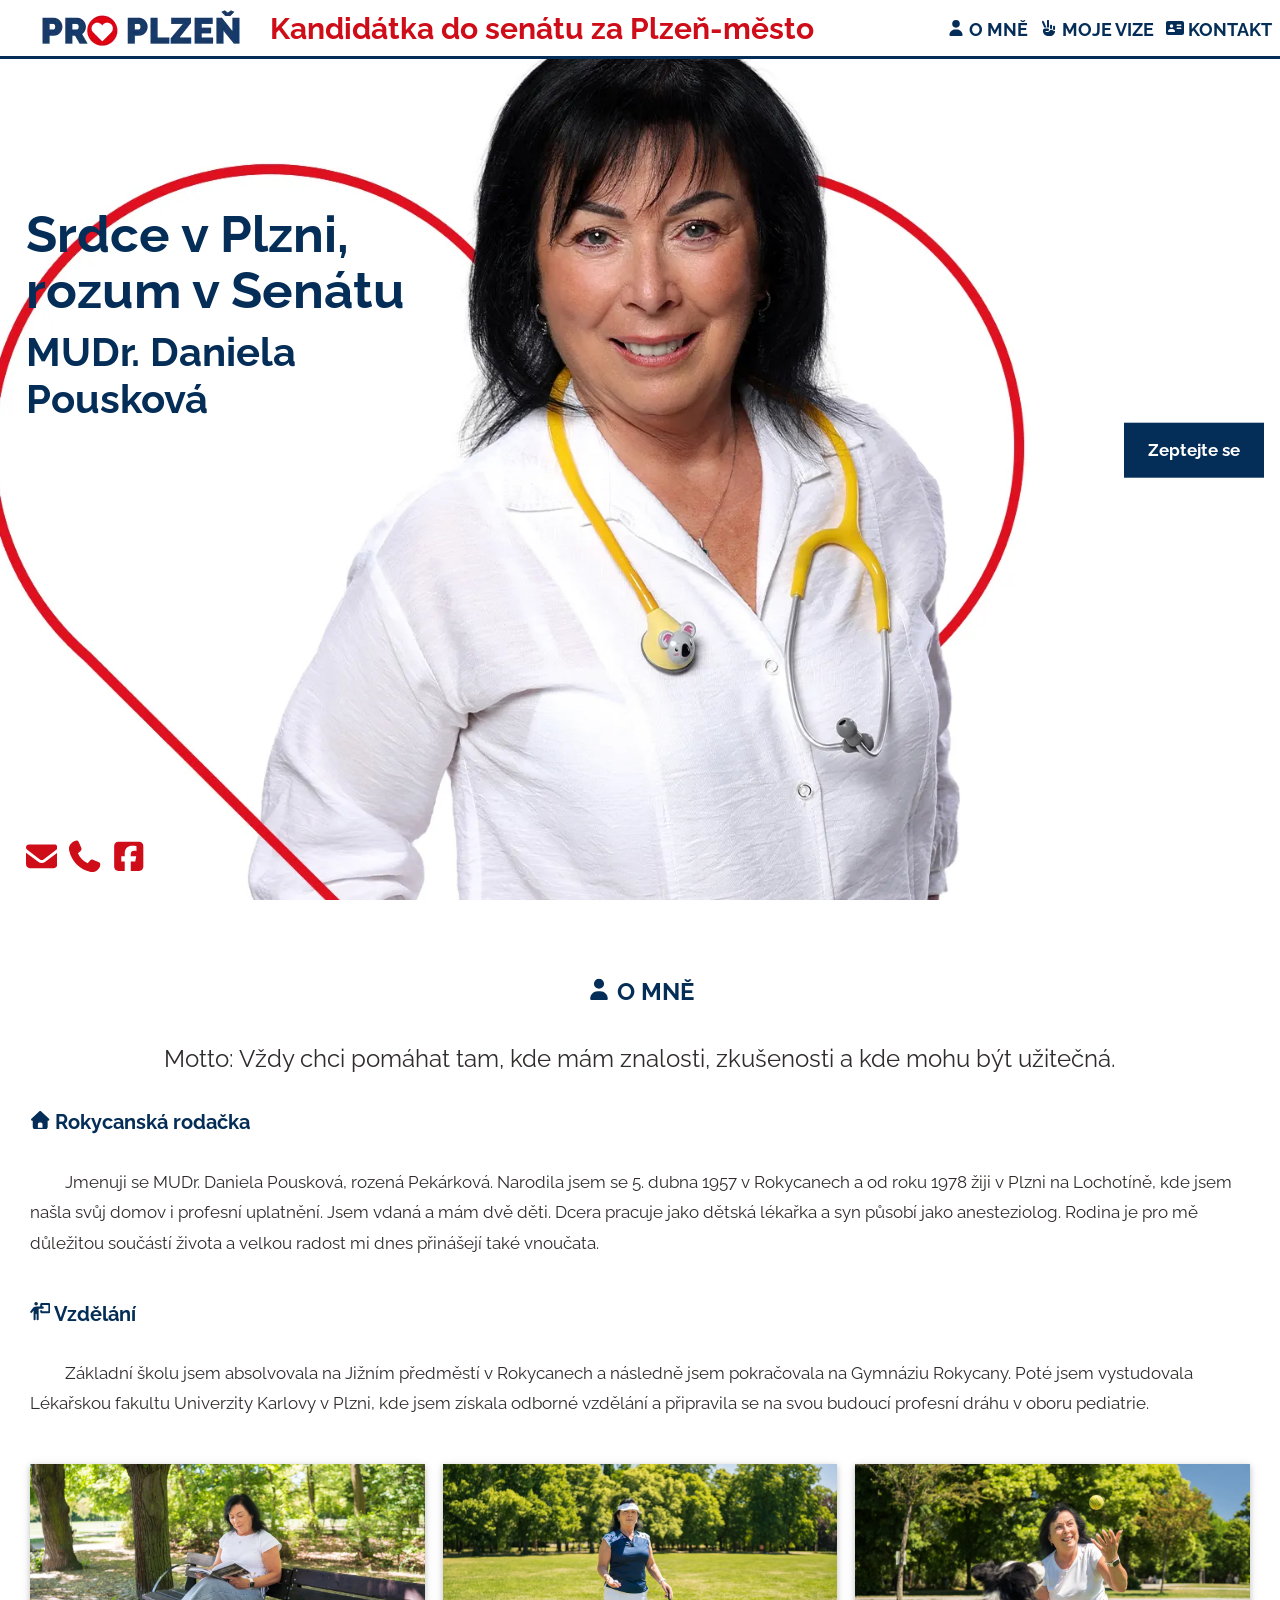
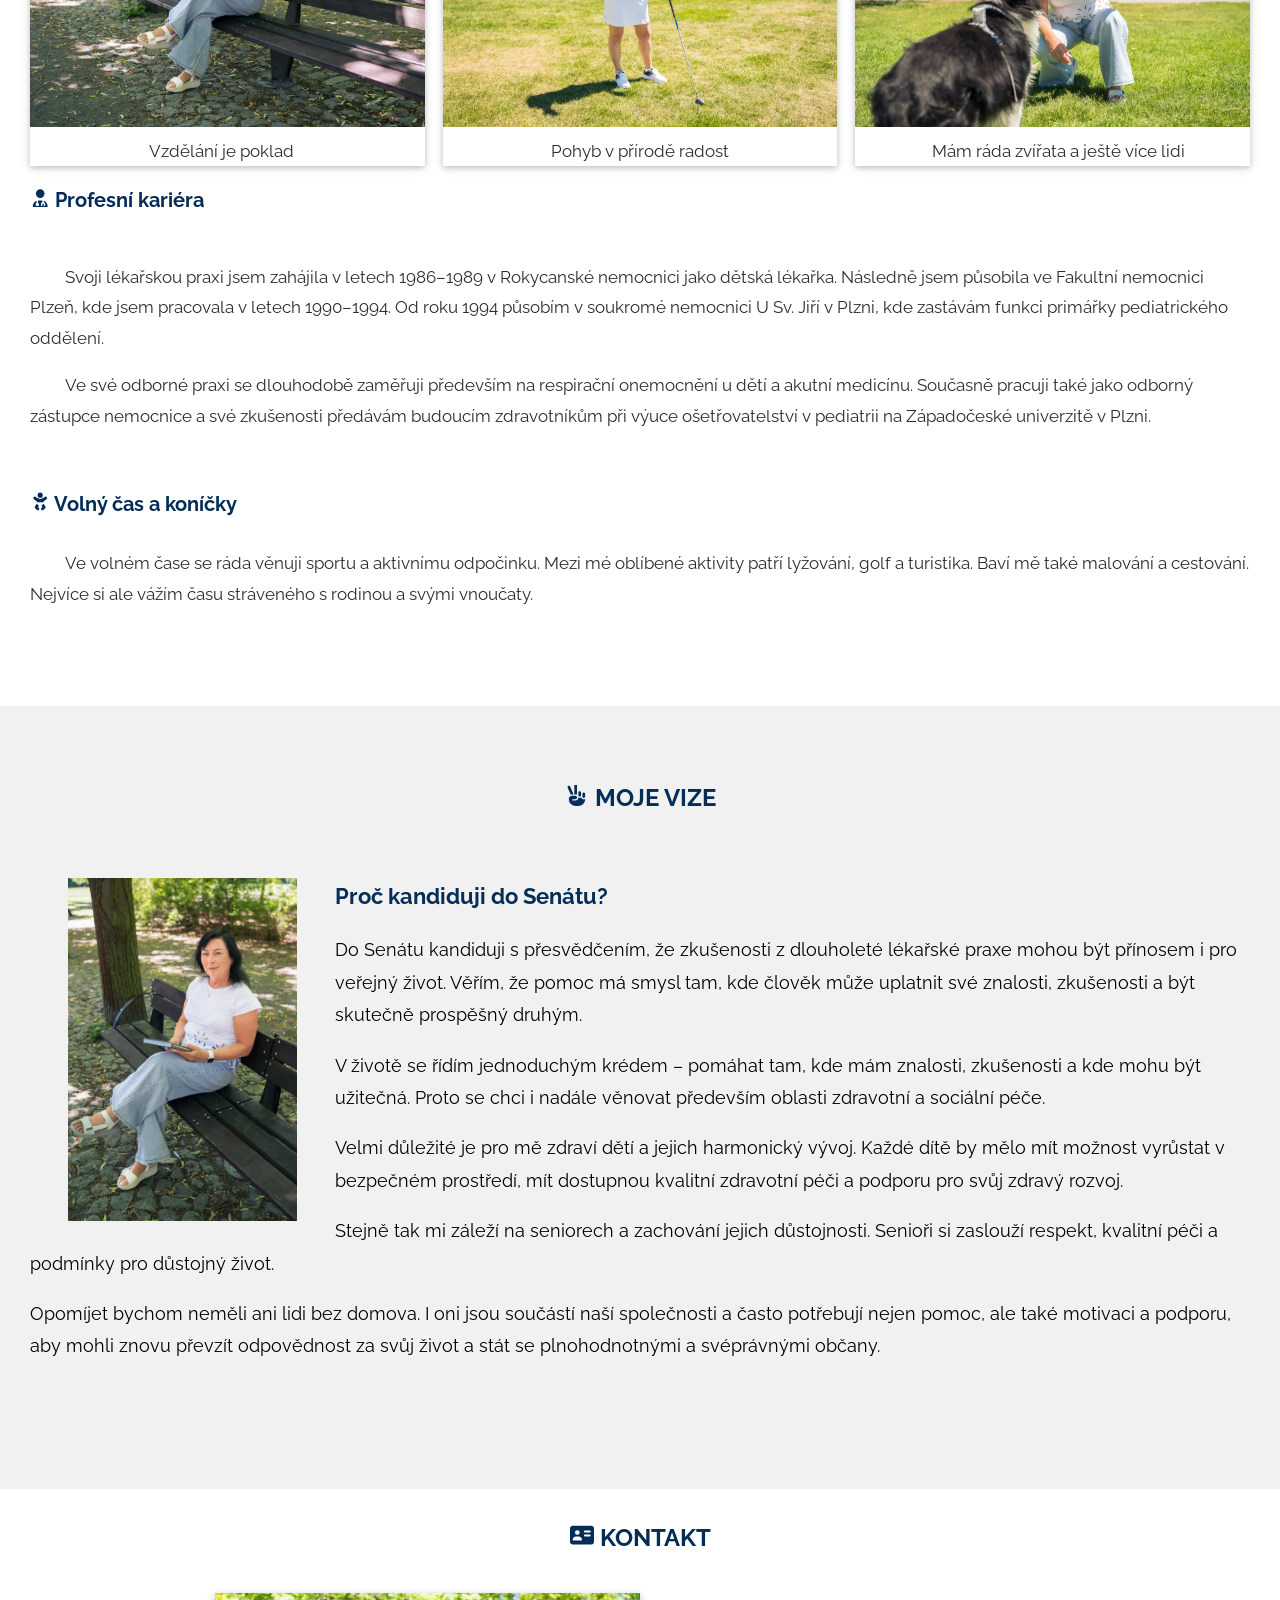
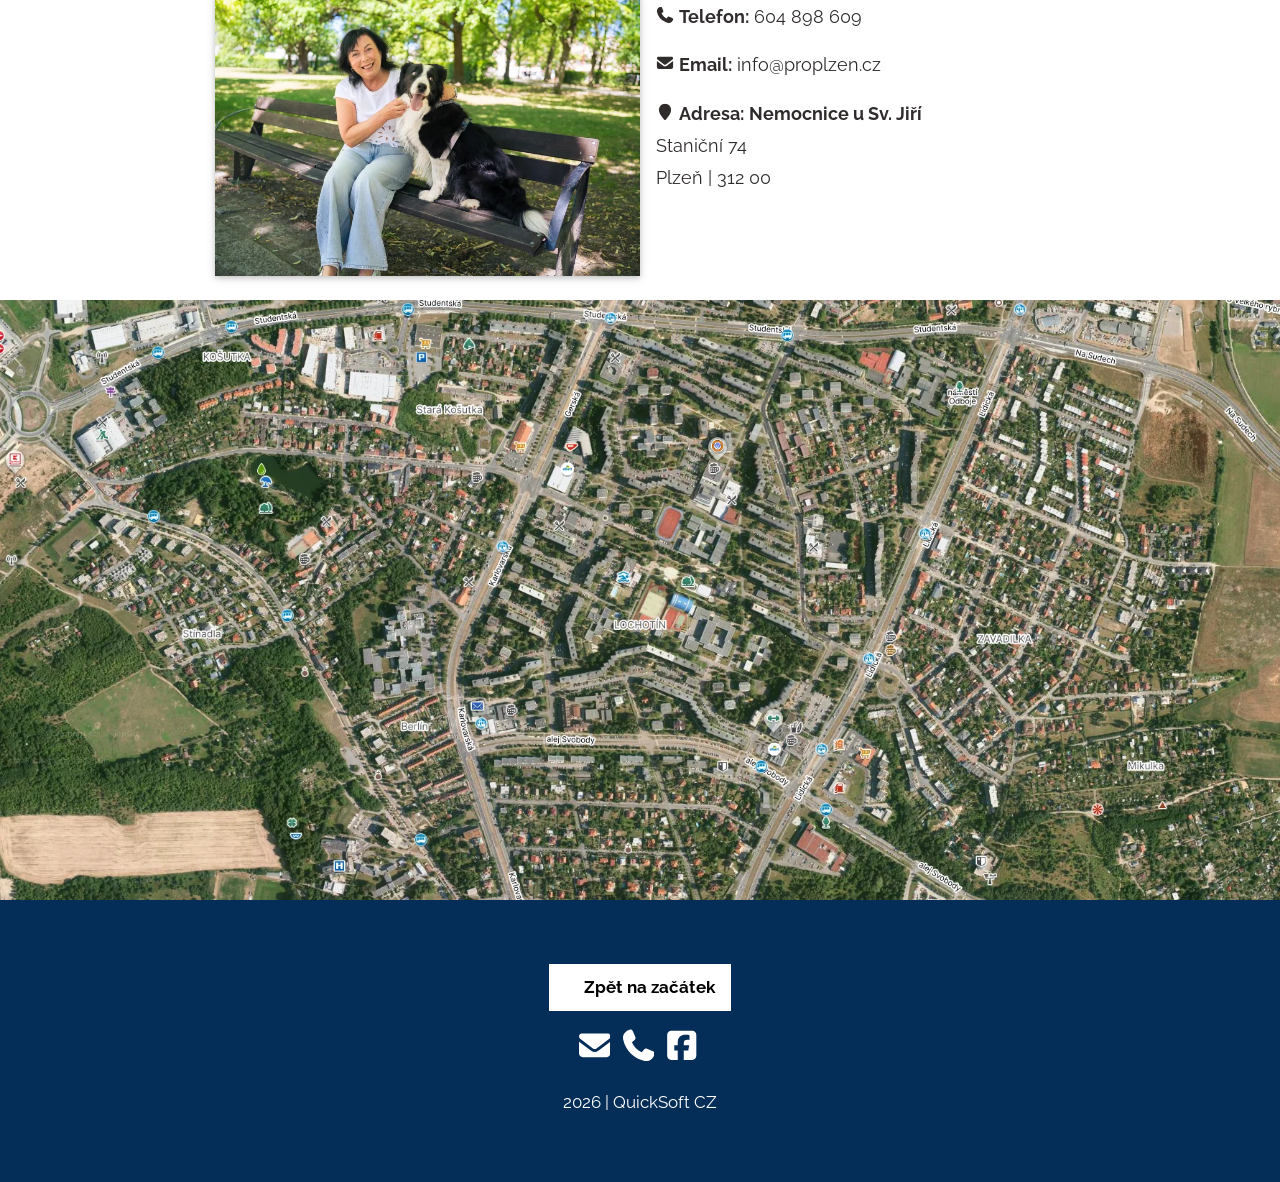
==== commit 7e1688b5: "Aktualizace" ====
--- a/index.html
+++ b/index.html
@@ -22,4 +22,4 @@
 						"areaServed":"CZ"
 					}
 				}
-			}</script><title>MUDr. Daniela Pousková - kandidátka do senátu</title><meta name="viewport" content="width=device-width,initial-scale=1"><meta name="author" content="QuickSoft CZ"><meta name="robots" content="index, follow"><meta name="title" property="og:title" content="MUDr. Daniela Pousková - kandidátka do senátu"><meta name="description" property="og:description" content="Oficiální stránky kandidátky do senátu Pouskové"><meta name="keywords" property="og:keywords" content="MUDr. Daniela Pousková, kandidátka, senát české republiky, pediatr, pediatrička, senátorka"><meta property="og:type" content="website"><meta property="og:site_name" content="pouskova.cz"><meta property="og:locale" content="cs_CS"><meta property="og:url" content="https://pouskova.cz/index.html"><meta property="og:image" content="https://pouskova.cz/img/logoSocial.webp"><meta property="og:image:alt" content="MUDr. Daniela Pousková - kandidátka do senátu"><meta name="twitter:card" content="summary"><meta name="twitter:title" content="MUDr. Daniela Pousková - kandidátka do senátu"><meta name="twitter:description" content="Oficiální stránky kandidátky do senátu Pouskové"><meta name="twitter:image" content="https://pouskova.cz/img/twitter.webp"><link rel="stylesheet" href="styles.min.css?v=1.0.4"><script src="scripts.min.js?v=1.0.4"></script><link rel="apple-touch-icon" sizes="180x180" href="./img/icons/icon-180x180.png"><link rel="icon" type="image/x-icon" sizes="48x48" href="./img/icons/favicon.ico"><link rel="icon" type="image/png" sizes="32x32" href="./img/icons/icon-32x32.png"><link rel="icon" type="image/png" sizes="16x16" href="./img/icons/icon-16x16.png"><link rel="manifest" href="./site.webmanifest"><link rel="canonical" href="https://pouskova.cz/"></head><body><div class="w3-overlay w3-hide-large w3-animate-opacity menuCloser" title="Zavři menu" id="myOverlay"></div><div class="w3-top"><div class="w3-bar w3-white" id="myNavbar"><a href="#home" class="w3-bar-item logoWrapp"><img class="logo" alt="logo" src="img/logoObdelnik.webp"></a><div class="w3-center w3-hide-small w3-hide-medium"><div class="w3-bar-item text">Kandidátka do senátu za Plzeň-město</div></div><div class="w3-right w3-hide-small w3-hide-medium"><a href="#about" class="w3-bar-item w3-large w3-button"><svg class="fa"><use xlink:href="sprites/fa-solid.svg#user"></use></svg> O MNĚ </a><a href="#why" class="w3-bar-item w3-large w3-button"><svg class="fa"><use xlink:href="sprites/fa-solid.svg#hand-peace"></use></svg> MOJE VIZE </a><a href="#contact" class="w3-bar-item w3-large w3-button"><svg class="fa"><use xlink:href="sprites/fa-solid.svg#address-card"></use></svg> KONTAKT</a></div><span class="menuOpener w3-bar-item w3-button w3-right w3-hide-large"><svg class="fa"><use xlink:href="sprites/fa-solid.svg#bars"></use></svg></span></div></div><nav class="menuCloser w3-sidebar w3-bar-block color-1 w3-card w3-animate-left w3-hide-large w3-large" id="mySidebar"><span class="w3-bar-item w3-button w3-xlarge w3-padding-16"><svg class="fa w3-right"><use xlink:href="sprites/fa-solid.svg#close"></use></svg> </span><a href="#about" class="w3-bar-item w3-button w3-right-align">O MNĚ</a> <a href="#why" class="w3-bar-item w3-button w3-right-align">MOJE VIZE</a> <a href="#contact" class="w3-bar-item w3-button w3-right-align">KONTAKT</a></nav><header class="w3-display-container" id="home"><div class="bigTitle w3-display-left w3-text-white"><h1>Srdce v Plzni,<br>rozum v Senátu</h1><h2>MUDr. Daniela Pousková</h2></div><a href="#contact" class="w3-button askButton w3-padding-large w3-margin-right w3-hide-small w3-display-right w3-hide-medium">Zeptejte se</a><div class="contactIcons"><a href="mailto:&#105;&#110;&#102;&#111;&#64;&#112;&#114;&#111;&#112;&#108;&#122;&#101;&#110;&#46;&#99;&#122;" rel="nofollow" class="w3-hover-opacity"><svg class="fa"><use xlink:href="sprites/fa-solid.svg#envelope"></use></svg> </a><a href="tel:+420604898609" rel="nofollow" class="w3-hover-opacity"><svg class="fa"><use xlink:href="sprites/fa-solid.svg#phone"></use></svg> </a><a href="https://www.facebook.com/profile.php?id=61589358617683" target="_blank" rel="nofollow" class="w3-hover-opacity"><svg class="fa"><use xlink:href="sprites/fa-brands.svg#facebook-square"></use></svg></a></div></header><section class="w3-container" id="about"><h3 class="w3-center"><svg class="fa"><use xlink:href="sprites/fa-solid.svg#user"></use></svg> O MNĚ</h3><p class="w3-center w3-xlarge">Motto: Vždy chci pomáhat tam, kde mám znalosti, zkušenosti a kde mohu být užitečná.</p><div class="w3-section"><div class="header"><svg class="fa"><use xlink:href="sprites/fa-solid.svg#home"></use></svg> Rokycanská rodačka</div><div class="text">Jmenuji se MUDr. Daniela Pousková, rozená Pekárková. Narodila jsem se 5. dubna 1957 v Rokycanech a od roku 1978 žiji v Plzni na Lochotíně, kde jsem našla svůj domov i profesní uplatnění. Jsem vdaná a mám dvě děti. Dcera pracuje jako dětská lékařka a syn působí jako anesteziolog. Rodina je pro mě důležitou součástí života a velkou radost mi dnes přinášejí také vnoučata.</div></div><div class="w3-section"><div class="header"><svg class="fa"><use xlink:href="sprites/fa-solid.svg#person-chalkboard"></use></svg> Vzdělání</div><div class="text">Základní školu jsem absolvovala na Jižním předměstí v Rokycanech a následně jsem pokračovala na Gymnáziu Rokycany. Poté jsem vystudovala Lékařskou fakultu Univerzity Karlovy v Plzni, kde jsem získala odborné vzdělání a připravila se na svou budoucí profesní dráhu v oboru pediatrie.</div></div><div class="w3-row gallery w3-center"><div class="w3-third"><div class="w3-card"><picture><source srcset="imgResized/pouskova01-480.webp" media="(max-width: 768px)"><source srcset="imgResized/pouskova01-768.webp" media="(max-width: 1200px)"><source srcset="imgResized/pouskova01-1200.webp" media="(max-width: 1600px)"><img src="img/pouskova01.webp" class="w3-image" alt="MUDr. Daniela Pousková - vzdělání je poklad"></picture><div class="w3-container"><span>Vzdělání je poklad</span></div></div></div><div class="w3-third"><div class="w3-card"><picture><source srcset="imgResized/pouskova07-480.webp" media="(max-width: 768px)"><source srcset="imgResized/pouskova07-768.webp" media="(max-width: 1200px)"><source srcset="imgResized/pouskova07-1200.webp" media="(max-width: 1600px)"><img src="img/pouskova07.webp" class="w3-image" alt="MUDr. Daniela Pousková - pohyb v přírodě radost"></picture><div class="w3-container"><span>Pohyb v přírodě radost</span></div></div></div><div class="w3-third"><div class="w3-card"><picture><source srcset="imgResized/pouskova04-480.webp" media="(max-width: 768px)"><source srcset="imgResized/pouskova04-768.webp" media="(max-width: 1200px)"><source srcset="imgResized/pouskova04-1200.webp" media="(max-width: 1600px)"><img src="img/pouskova04.webp" class="w3-image" alt="MUDr. Daniela Pousková - mám ráda zvířata a ještě více lidi"></picture><div class="w3-container"><span>Mám ráda zvířata a ještě více lidi</span></div></div></div></div><div class="w3-section"><div class="header"><svg class="fa"><use xlink:href="sprites/fa-solid.svg#user-doctor"></use></svg> Profesní kariéra</div><div class="text"><p>Svoji lékařskou praxi jsem zahájila v letech 1986–1989 v Rokycanské nemocnici jako dětská lékařka. Následně jsem působila ve Fakultní nemocnici Plzeň, kde jsem pracovala v letech 1990–1994. Od roku 1994 působím v soukromé nemocnici U Sv. Jiří v Plzni, kde zastávám funkci primářky pediatrického oddělení.</p><p>Ve své odborné praxi se dlouhodobě zaměřuji především na respirační onemocnění u dětí a akutní medicínu. Současně pracuji také jako odborný zástupce nemocnice a své zkušenosti předávám budoucím zdravotníkům při výuce ošetřovatelství v pediatrii na Západočeské univerzitě v Plzni.</p></div></div><div class="w3-section"><div class="header"><svg class="fa"><use xlink:href="sprites/fa-solid.svg#baby"></use></svg> Volný čas a koníčky</div><div class="text">Ve volném čase se ráda věnuji sportu a aktivnímu odpočinku. Mezi mé oblíbené aktivity patří lyžování, golf a turistika. Baví mě také malování a cestování. Nejvíce si ale vážím času stráveného s rodinou a svými vnoučaty.</div></div></section><section class="w3-container w3-light-grey" id="why"><h3 class="w3-center"><svg class="fa"><use xlink:href="sprites/fa-solid.svg#hand-peace"></use></svg> MOJE VIZE</h3><div class="w3-row w3-padding-48"><div class="w3-quarter gallery w3-center"><picture><source srcset="imgResized/pouskova02-480.webp" media="(max-width: 768px)"><source srcset="imgResized/pouskova02-768.webp" media="(max-width: 1200px)"><source srcset="imgResized/pouskova02-1200.webp" media="(max-width: 1600px)"><img src="img/pouskova02.webp" class="portrait" alt="MUDr. Daniela Pousková - chci lepší svět pro lidi i zvířata"></picture></div><div class="w3-large"><div class="header">Proč kandiduji do Senátu?</div><p>Do Senátu kandiduji s přesvědčením, že zkušenosti z dlouholeté lékařské praxe mohou být přínosem i pro veřejný život. Věřím, že pomoc má smysl tam, kde člověk může uplatnit své znalosti, zkušenosti a být skutečně prospěšný druhým.</p><p>V životě se řídím jednoduchým krédem – pomáhat tam, kde mám znalosti, zkušenosti a kde mohu být užitečná. Proto se chci i nadále věnovat především oblasti zdravotní a sociální péče.</p><p>Velmi důležité je pro mě zdraví dětí a jejich harmonický vývoj. Každé dítě by mělo mít možnost vyrůstat v bezpečném prostředí, mít dostupnou kvalitní zdravotní péči a podporu pro svůj zdravý rozvoj.</p><p>Stejně tak mi záleží na seniorech a zachování jejich důstojnosti. Senioři si zaslouží respekt, kvalitní péči a podmínky pro důstojný život.</p><p>Opomíjet bychom neměli ani lidi bez domova. I oni jsou součástí naší společnosti a často potřebují nejen pomoc, ale také motivaci a podporu, aby mohli znovu převzít odpovědnost za svůj život a stát se plnohodnotnými a svéprávnými občany.</p></div></div></section><section class="w3-container" id="contact"><h3 class="w3-center"><svg class="fa"><use xlink:href="sprites/fa-solid.svg#address-card"></use></svg> KONTAKT</h3><div class="w3-row w3-padding-24"><div class="w3-half w3-large w3-right"><div class="w3-padding"><svg class="fa"><use xlink:href="sprites/fa-solid.svg#phone"></use></svg> <strong>Telefon:</strong> <a href="tel:+420604898609">604 898 609</a></div><div class="w3-padding"><svg class="fa"><use xlink:href="sprites/fa-solid.svg#envelope"></use></svg> <strong>Email:</strong><a href="mailto:&#105;&#110;&#102;&#111;&#64;&#112;&#114;&#111;&#112;&#108;&#122;&#101;&#110;&#46;&#99;&#122;"> &#105;&#110;&#102;&#111;&#64;&#112;&#114;&#111;&#112;&#108;&#122;&#101;&#110;&#46;&#99;&#122;</a></div><div class="w3-padding"><svg class="fa"><use xlink:href="sprites/fa-solid.svg#map-marker"></use></svg> <strong>Adresa:</strong> <a href="https://mapy.com/s/rezaresecu" target="_blank"><address><b>Nemocnice u Sv. Jiří</b><br>Staniční 74<br>Plzeň | 312 00</address></a></div></div><div class="w3-half gallery"><picture><source srcset="imgResized/pouskova06-480.webp" media="(max-width: 1000px)"><source srcset="imgResized/pouskova06-768.webp" media="(max-width: 1400px)"><source srcset="imgResized/pouskova06-1200.webp" media="(max-width: 2000px)"><img src="img/pouskova06.webp" alt="Plzeň je město kde ráda žiji." class="w3-card-2 w3-image w3-hover-opacity photoDominanta w3-right"></picture></div></div><div class="w3-row w3-center"><div><a href="https://mapy.com/s/rezaresecu" target="_blank"><picture><source srcset="imgResized/map-480.webp" media="(max-width: 500px)"><source srcset="imgResized/map-768.webp" media="(max-width: 800px)"><source srcset="imgResized/map-1200.webp" media="(max-width: 1200px)"><img src="./img/map.webp" alt="Náhled mapy" class="w3-image fullSize"></picture></a></div></div></section><footer class="w3-center color-2 w3-padding-64"><a href="#home" class="w3-button w3-white"><span class="fa fa-arrow-up w3-margin-right"></span>Zpět na začátek</a><div class="w3-section contactIcons"><a href="mailto:&#105;&#110;&#102;&#111;&#64;&#112;&#114;&#111;&#112;&#108;&#122;&#101;&#110;&#46;&#99;&#122;" rel="nofollow" class="w3-hover-opacity w3-text-white"><svg class="fa"><use xlink:href="sprites/fa-solid.svg#envelope"></use></svg> </a><a href="tel:+420604898609" rel="nofollow" class="w3-hover-opacity w3-text-white"><svg class="fa"><use xlink:href="sprites/fa-solid.svg#phone"></use></svg> </a><a href="https://www.facebook.com/profile.php?id=61589358617683" target="_blank" rel="nofollow" class="w3-hover-opacity w3-text-white"><svg class="fa"><use xlink:href="sprites/fa-brands.svg#facebook-square"></use></svg></a></div><div>2026 | <a href="https://quicksoft.cz" rel="nofollow" target="_blank" title="Otevři stránky autora">QuickSoft CZ</a> <img src="https://tracker.stanislav.eu/track.php?site=pouskova.cz" class="w3-hide" alt="Visitor Tracking"></div></footer><div id="modal" class="w3-modal w3-black"><span class="w3-button w3-xxlarge w3-black w3-display-topright" title="Zavřít okno"><svg class="fa w3-right"><use xlink:href="sprites/fa-solid.svg#close"></use></svg></span><div class="w3-modal-content w3-animate-zoom w3-center w3-transparent"><img id="modalImage" class="w3-image" alt="popisek" src="./img/pouskova01.webp"><p id="caption" class="w3-opacity w3-large"></p></div></div></body></html>+			}</script><title>MUDr. Daniela Pousková - kandidátka do senátu</title><meta name="viewport" content="width=device-width,initial-scale=1"><meta name="author" content="QuickSoft CZ"><meta name="robots" content="index, follow"><meta name="title" property="og:title" content="MUDr. Daniela Pousková - kandidátka do senátu"><meta name="description" property="og:description" content="Oficiální stránky kandidátky do senátu Pouskové"><meta name="keywords" property="og:keywords" content="MUDr. Daniela Pousková, kandidátka, senát české republiky, pediatr, pediatrička, senátorka"><meta property="og:type" content="website"><meta property="og:site_name" content="pouskova.cz"><meta property="og:locale" content="cs_CS"><meta property="og:url" content="https://pouskova.cz/index.html"><meta property="og:image" content="https://pouskova.cz/img/logoSocial.webp"><meta property="og:image:alt" content="MUDr. Daniela Pousková - kandidátka do senátu"><meta name="twitter:card" content="summary"><meta name="twitter:title" content="MUDr. Daniela Pousková - kandidátka do senátu"><meta name="twitter:description" content="Oficiální stránky kandidátky do senátu Pouskové"><meta name="twitter:image" content="https://pouskova.cz/img/twitter.webp"><link rel="stylesheet" href="styles.min.css?v=1.0.5"><script src="scripts.min.js?v=1.0.5"></script><link rel="apple-touch-icon" sizes="180x180" href="./img/icons/icon-180x180.png"><link rel="icon" type="image/x-icon" sizes="48x48" href="./img/icons/favicon.ico"><link rel="icon" type="image/png" sizes="32x32" href="./img/icons/icon-32x32.png"><link rel="icon" type="image/png" sizes="16x16" href="./img/icons/icon-16x16.png"><link rel="manifest" href="./site.webmanifest"><link rel="canonical" href="https://pouskova.cz/"></head><body><div class="w3-overlay w3-hide-large w3-animate-opacity menuCloser" title="Zavři menu" id="myOverlay"></div><div class="w3-top"><div class="w3-bar w3-white" id="myNavbar"><a href="#home" class="w3-bar-item logoWrapp"><img class="logo" alt="logo" src="img/logoObdelnik.webp"></a><div class="w3-center w3-hide-small w3-hide-medium"><div class="w3-bar-item text">Kandidátka do senátu za Plzeň-město</div></div><div class="w3-right w3-hide-small w3-hide-medium"><a href="#about" class="w3-bar-item w3-large w3-button"><svg class="fa"><use xlink:href="sprites/fa-solid.svg#user"></use></svg> O MNĚ </a><a href="#why" class="w3-bar-item w3-large w3-button"><svg class="fa"><use xlink:href="sprites/fa-solid.svg#hand-peace"></use></svg> MOJE VIZE </a><a href="#contact" class="w3-bar-item w3-large w3-button"><svg class="fa"><use xlink:href="sprites/fa-solid.svg#address-card"></use></svg> KONTAKT</a></div><span class="menuOpener w3-bar-item w3-button w3-right w3-hide-large"><svg class="fa"><use xlink:href="sprites/fa-solid.svg#bars"></use></svg></span></div></div><nav class="menuCloser w3-sidebar w3-bar-block color-1 w3-card w3-animate-left w3-hide-large w3-large" id="mySidebar"><span class="w3-bar-item w3-button w3-xlarge w3-padding-16"><svg class="fa w3-right"><use xlink:href="sprites/fa-solid.svg#close"></use></svg> </span><a href="#about" class="w3-bar-item w3-button w3-right-align">O MNĚ</a> <a href="#why" class="w3-bar-item w3-button w3-right-align">MOJE VIZE</a> <a href="#contact" class="w3-bar-item w3-button w3-right-align">KONTAKT</a></nav><header class="w3-display-container" id="home"><div class="bigTitle w3-display-left w3-text-white"><h1>Srdce v Plzni,<br>rozum v Senátu</h1><h2>MUDr. Daniela Pousková</h2></div><a href="#contact" class="w3-button askButton w3-padding-large w3-margin-right w3-hide-small w3-display-right w3-hide-medium">Zeptejte se</a><div class="contactIcons"><a href="mailto:&#105;&#110;&#102;&#111;&#64;&#112;&#114;&#111;&#112;&#108;&#122;&#101;&#110;&#46;&#99;&#122;" rel="nofollow" class="w3-hover-opacity"><svg class="fa"><use xlink:href="sprites/fa-solid.svg#envelope"></use></svg> </a><a href="tel:+420604898609" rel="nofollow" class="w3-hover-opacity"><svg class="fa"><use xlink:href="sprites/fa-solid.svg#phone"></use></svg> </a><a href="https://www.facebook.com/profile.php?id=61589358617683" target="_blank" rel="nofollow" class="w3-hover-opacity"><svg class="fa"><use xlink:href="sprites/fa-brands.svg#facebook-square"></use></svg></a></div></header><section class="w3-container" id="about"><h3 class="w3-center"><svg class="fa"><use xlink:href="sprites/fa-solid.svg#user"></use></svg> O MNĚ</h3><p class="w3-center w3-xlarge">Motto: Vždy chci pomáhat tam, kde mám znalosti, zkušenosti a kde mohu být užitečná.</p><div class="w3-section"><div class="header"><svg class="fa"><use xlink:href="sprites/fa-solid.svg#home"></use></svg> Rokycanská rodačka</div><div class="text">Jmenuji se MUDr. Daniela Pousková, rozená Pekárková. Narodila jsem se 5. dubna 1957 v Rokycanech a od roku 1978 žiji v Plzni na Lochotíně, kde jsem našla svůj domov i profesní uplatnění. Jsem vdaná a mám dvě děti. Dcera pracuje jako dětská lékařka a syn působí jako anesteziolog. Rodina je pro mě důležitou součástí života a velkou radost mi dnes přinášejí také vnoučata.</div></div><div class="w3-section"><div class="header"><svg class="fa"><use xlink:href="sprites/fa-solid.svg#person-chalkboard"></use></svg> Vzdělání</div><div class="text">Základní školu jsem absolvovala na Jižním předměstí v Rokycanech a následně jsem pokračovala na Gymnáziu Rokycany. Poté jsem vystudovala Lékařskou fakultu Univerzity Karlovy v Plzni, kde jsem získala odborné vzdělání a připravila se na svou budoucí profesní dráhu v oboru pediatrie.</div></div><div class="w3-row gallery w3-center"><div class="w3-third"><div class="w3-card"><picture><source srcset="imgResized/pouskova01-480.webp" media="(max-width: 768px)"><source srcset="imgResized/pouskova01-768.webp" media="(max-width: 1200px)"><source srcset="imgResized/pouskova01-1200.webp" media="(max-width: 1600px)"><img src="img/pouskova01.webp" class="w3-image" alt="MUDr. Daniela Pousková - vzdělání je poklad"></picture><div class="w3-container"><span>Vzdělání je poklad</span></div></div></div><div class="w3-third"><div class="w3-card"><picture><source srcset="imgResized/pouskova07-480.webp" media="(max-width: 768px)"><source srcset="imgResized/pouskova07-768.webp" media="(max-width: 1200px)"><source srcset="imgResized/pouskova07-1200.webp" media="(max-width: 1600px)"><img src="img/pouskova07.webp" class="w3-image" alt="MUDr. Daniela Pousková - pohyb v přírodě radost"></picture><div class="w3-container"><span>Pohyb v přírodě radost</span></div></div></div><div class="w3-third"><div class="w3-card"><picture><source srcset="imgResized/pouskova04-480.webp" media="(max-width: 768px)"><source srcset="imgResized/pouskova04-768.webp" media="(max-width: 1200px)"><source srcset="imgResized/pouskova04-1200.webp" media="(max-width: 1600px)"><img src="img/pouskova04.webp" class="w3-image" alt="MUDr. Daniela Pousková - mám ráda zvířata a ještě více lidi"></picture><div class="w3-container"><span>Mám ráda zvířata a ještě více lidi</span></div></div></div></div><div class="w3-section"><div class="header"><svg class="fa"><use xlink:href="sprites/fa-solid.svg#user-doctor"></use></svg> Profesní kariéra</div><div class="text"><p>Svoji lékařskou praxi jsem zahájila v letech 1986–1989 v Rokycanské nemocnici jako dětská lékařka. Následně jsem působila ve Fakultní nemocnici Plzeň, kde jsem pracovala v letech 1990–1994. Od roku 1994 působím v soukromé nemocnici U Sv. Jiří v Plzni, kde zastávám funkci primářky pediatrického oddělení.</p><p>Ve své odborné praxi se dlouhodobě zaměřuji především na respirační onemocnění u dětí a akutní medicínu. Současně pracuji také jako odborný zástupce nemocnice a své zkušenosti předávám budoucím zdravotníkům při výuce ošetřovatelství v pediatrii na Západočeské univerzitě v Plzni.</p></div></div><div class="w3-section"><div class="header"><svg class="fa"><use xlink:href="sprites/fa-solid.svg#baby"></use></svg> Volný čas a koníčky</div><div class="text">Ve volném čase se ráda věnuji sportu a aktivnímu odpočinku. Mezi mé oblíbené aktivity patří lyžování, golf a turistika. Baví mě také malování a cestování. Nejvíce si ale vážím času stráveného s rodinou a svými vnoučaty.</div></div></section><section class="w3-container w3-light-grey" id="why"><h3 class="w3-center"><svg class="fa"><use xlink:href="sprites/fa-solid.svg#hand-peace"></use></svg> MOJE VIZE</h3><div class="w3-row w3-padding-48"><div class="w3-quarter gallery w3-center"><picture><source srcset="imgResized/pouskova02-480.webp" media="(max-width: 768px)"><source srcset="imgResized/pouskova02-768.webp" media="(max-width: 1200px)"><source srcset="imgResized/pouskova02-1200.webp" media="(max-width: 1600px)"><img src="img/pouskova02.webp" class="portrait" alt="MUDr. Daniela Pousková - chci lepší svět pro lidi i zvířata"></picture></div><div class="w3-large"><div class="header">Proč kandiduji do Senátu?</div><p>Do Senátu kandiduji s přesvědčením, že zkušenosti z dlouholeté lékařské praxe mohou být přínosem i pro veřejný život. Věřím, že pomoc má smysl tam, kde člověk může uplatnit své znalosti, zkušenosti a být skutečně prospěšný druhým.</p><p>V životě se řídím jednoduchým krédem – pomáhat tam, kde mám znalosti, zkušenosti a kde mohu být užitečná. Proto se chci i nadále věnovat především oblasti zdravotní a sociální péče.</p><p>Velmi důležité je pro mě zdraví dětí a jejich harmonický vývoj. Každé dítě by mělo mít možnost vyrůstat v bezpečném prostředí, mít dostupnou kvalitní zdravotní péči a podporu pro svůj zdravý rozvoj.</p><p>Stejně tak mi záleží na seniorech a zachování jejich důstojnosti. Senioři si zaslouží respekt, kvalitní péči a podmínky pro důstojný život.</p><p>Opomíjet bychom neměli ani lidi bez domova. I oni jsou součástí naší společnosti a často potřebují nejen pomoc, ale také motivaci a podporu, aby mohli znovu převzít odpovědnost za svůj život a stát se plnohodnotnými a svéprávnými občany.</p></div></div></section><section class="w3-container" id="contact"><h3 class="w3-center"><svg class="fa"><use xlink:href="sprites/fa-solid.svg#address-card"></use></svg> KONTAKT</h3><div class="w3-row w3-padding-24"><div class="w3-half w3-large w3-right"><div class="w3-padding"><svg class="fa"><use xlink:href="sprites/fa-solid.svg#phone"></use></svg> <strong>Telefon:</strong> <a href="tel:+420604898609">604 898 609</a></div><div class="w3-padding"><svg class="fa"><use xlink:href="sprites/fa-solid.svg#envelope"></use></svg> <strong>Email:</strong><a href="mailto:&#105;&#110;&#102;&#111;&#64;&#112;&#114;&#111;&#112;&#108;&#122;&#101;&#110;&#46;&#99;&#122;"> &#105;&#110;&#102;&#111;&#64;&#112;&#114;&#111;&#112;&#108;&#122;&#101;&#110;&#46;&#99;&#122;</a></div><div class="w3-padding"><svg class="fa"><use xlink:href="sprites/fa-solid.svg#map-marker"></use></svg> <strong>Adresa:</strong> <a href="https://mapy.com/s/rezaresecu" target="_blank"><address><b>Nemocnice u Sv. Jiří</b><br>Staniční 74<br>Plzeň | 312 00</address></a></div></div><div class="w3-half gallery"><picture><source srcset="imgResized/pouskova06-480.webp" media="(max-width: 1000px)"><source srcset="imgResized/pouskova06-768.webp" media="(max-width: 1400px)"><source srcset="imgResized/pouskova06-1200.webp" media="(max-width: 2000px)"><img src="img/pouskova06.webp" alt="Plzeň je město kde ráda žiji." class="w3-card-2 w3-image w3-hover-opacity photoDominanta w3-right"></picture></div></div><div class="w3-row w3-center"><div><a href="https://mapy.com/s/rezaresecu" target="_blank"><picture><source srcset="imgResized/map-480.webp" media="(max-width: 500px)"><source srcset="imgResized/map-768.webp" media="(max-width: 800px)"><source srcset="imgResized/map-1200.webp" media="(max-width: 1200px)"><img src="./img/map.webp" alt="Náhled mapy" class="w3-image fullSize"></picture></a></div></div></section><footer class="w3-center color-2 w3-padding-64"><a href="#home" class="w3-button w3-white"><span class="fa fa-arrow-up w3-margin-right"></span>Zpět na začátek</a><div class="w3-section contactIcons"><a href="mailto:&#105;&#110;&#102;&#111;&#64;&#112;&#114;&#111;&#112;&#108;&#122;&#101;&#110;&#46;&#99;&#122;" rel="nofollow" class="w3-hover-opacity w3-text-white"><svg class="fa"><use xlink:href="sprites/fa-solid.svg#envelope"></use></svg> </a><a href="tel:+420604898609" rel="nofollow" class="w3-hover-opacity w3-text-white"><svg class="fa"><use xlink:href="sprites/fa-solid.svg#phone"></use></svg> </a><a href="https://www.facebook.com/profile.php?id=61589358617683" target="_blank" rel="nofollow" class="w3-hover-opacity w3-text-white"><svg class="fa"><use xlink:href="sprites/fa-brands.svg#facebook-square"></use></svg></a></div><div>2026 | <a href="https://quicksoft.cz" rel="nofollow" target="_blank" title="Otevři stránky autora">QuickSoft CZ</a> <img src="https://tracker.stanislav.eu/track.php?site=pouskova.cz" class="w3-hide" alt="Visitor Tracking"></div></footer><div id="modal" class="w3-modal w3-black"><span class="w3-button w3-xxlarge w3-black w3-display-topright" title="Zavřít okno"><svg class="fa w3-right"><use xlink:href="sprites/fa-solid.svg#close"></use></svg></span><div class="w3-modal-content w3-animate-zoom w3-center w3-transparent"><img id="modalImage" class="w3-image" alt="popisek" src="./img/pouskova01.webp"><p id="caption" class="w3-opacity w3-large"></p></div></div></body></html>
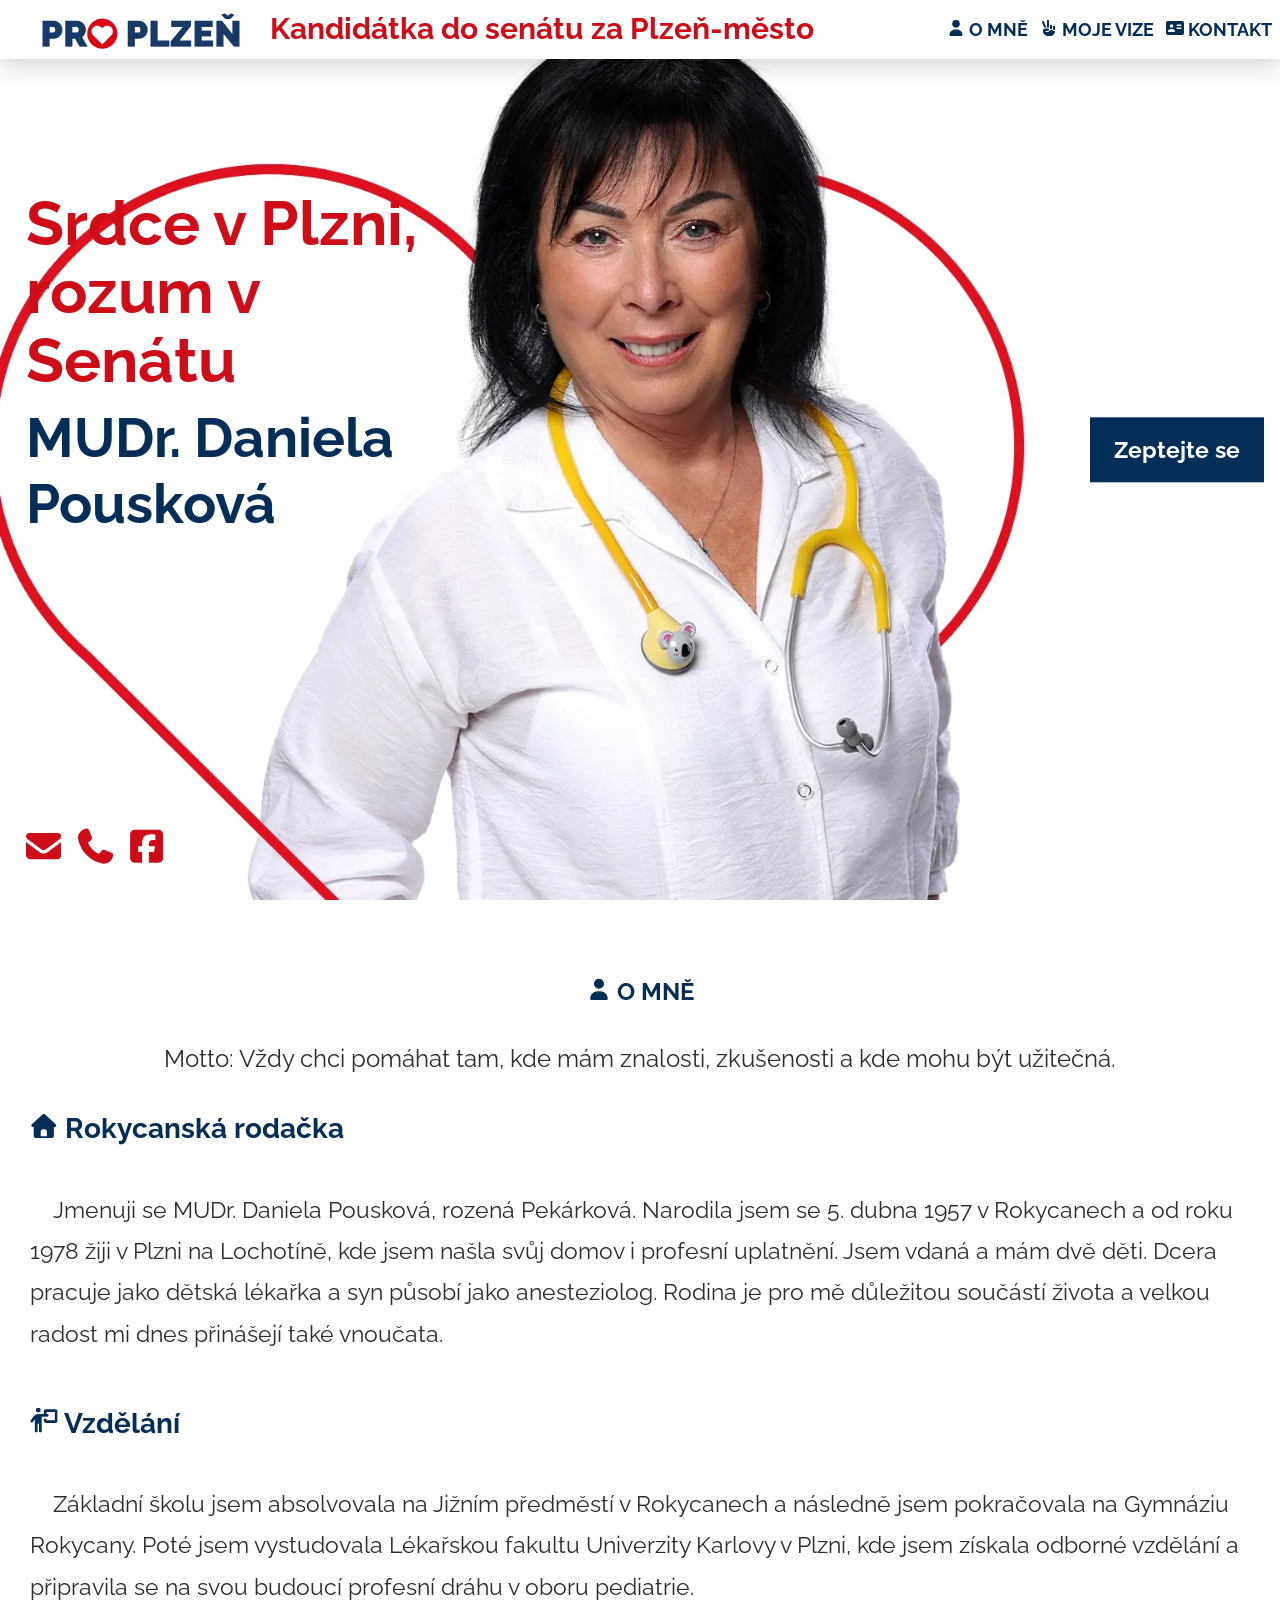
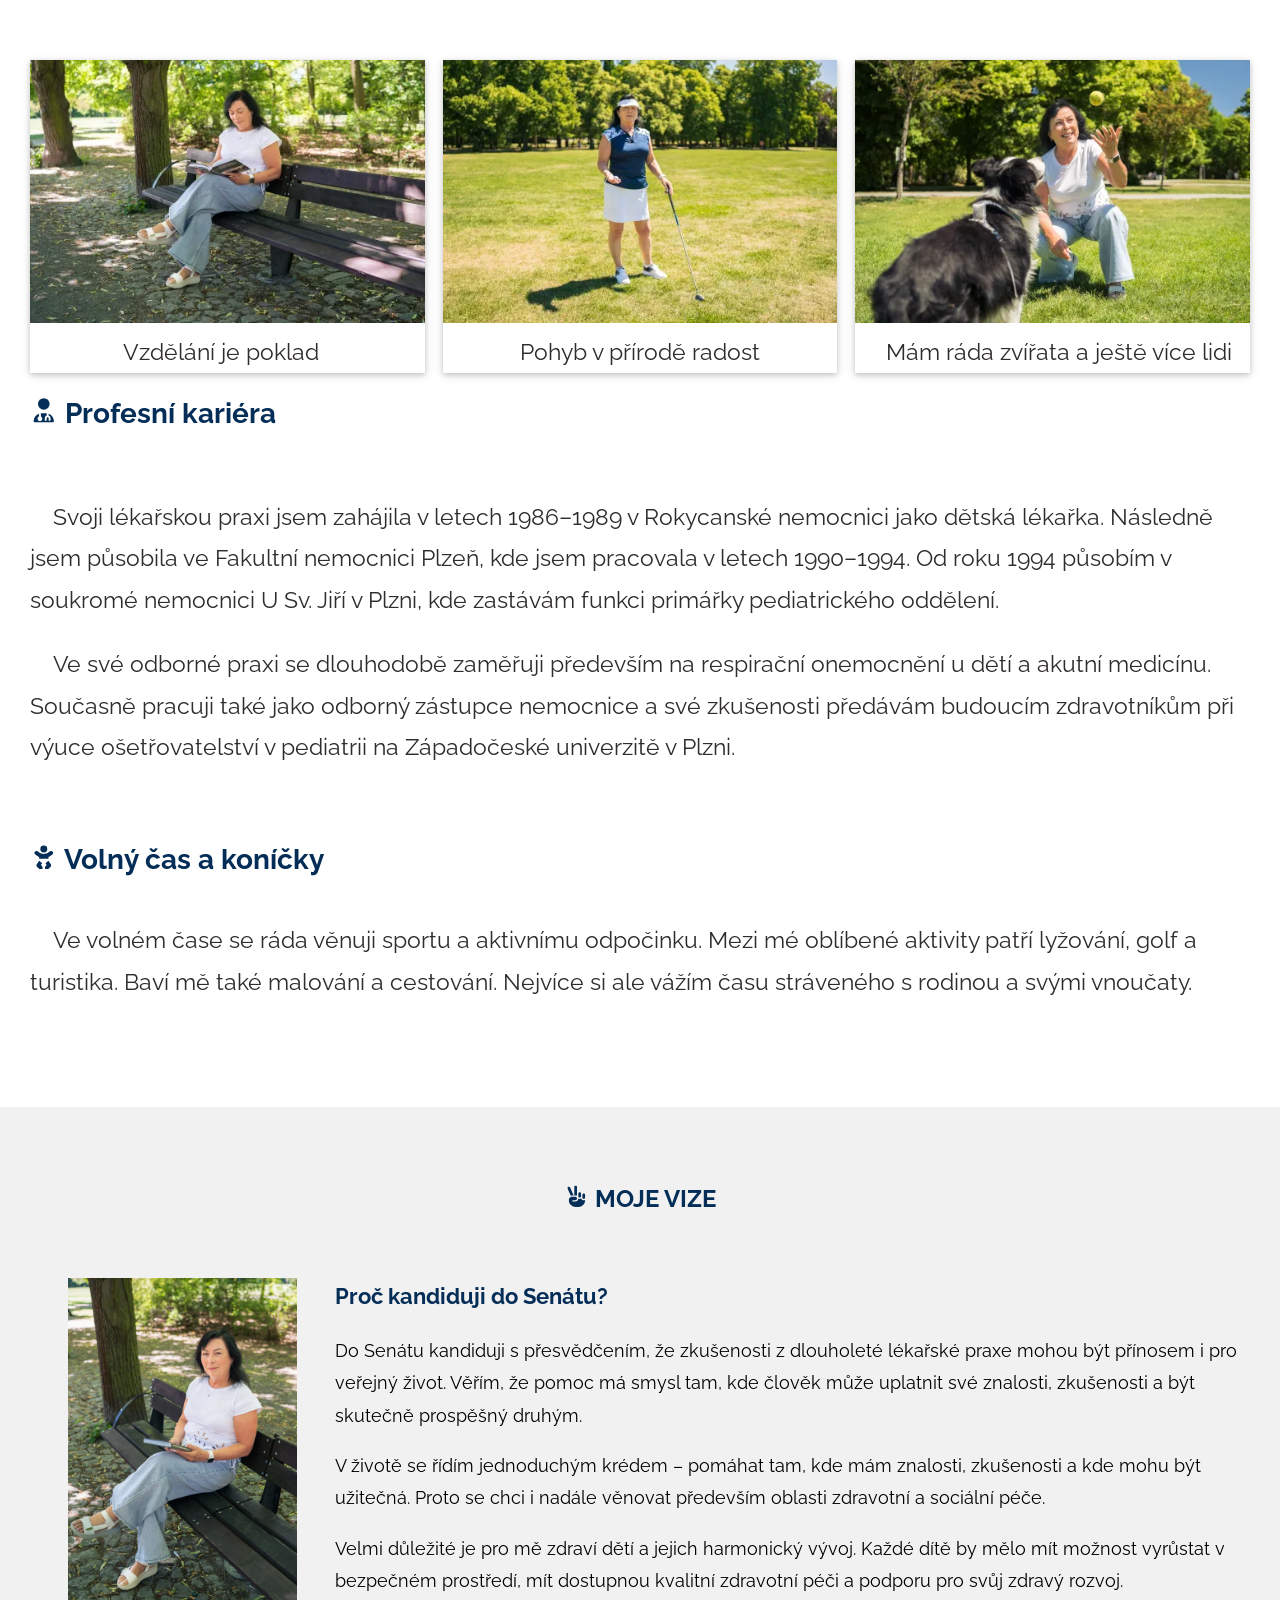
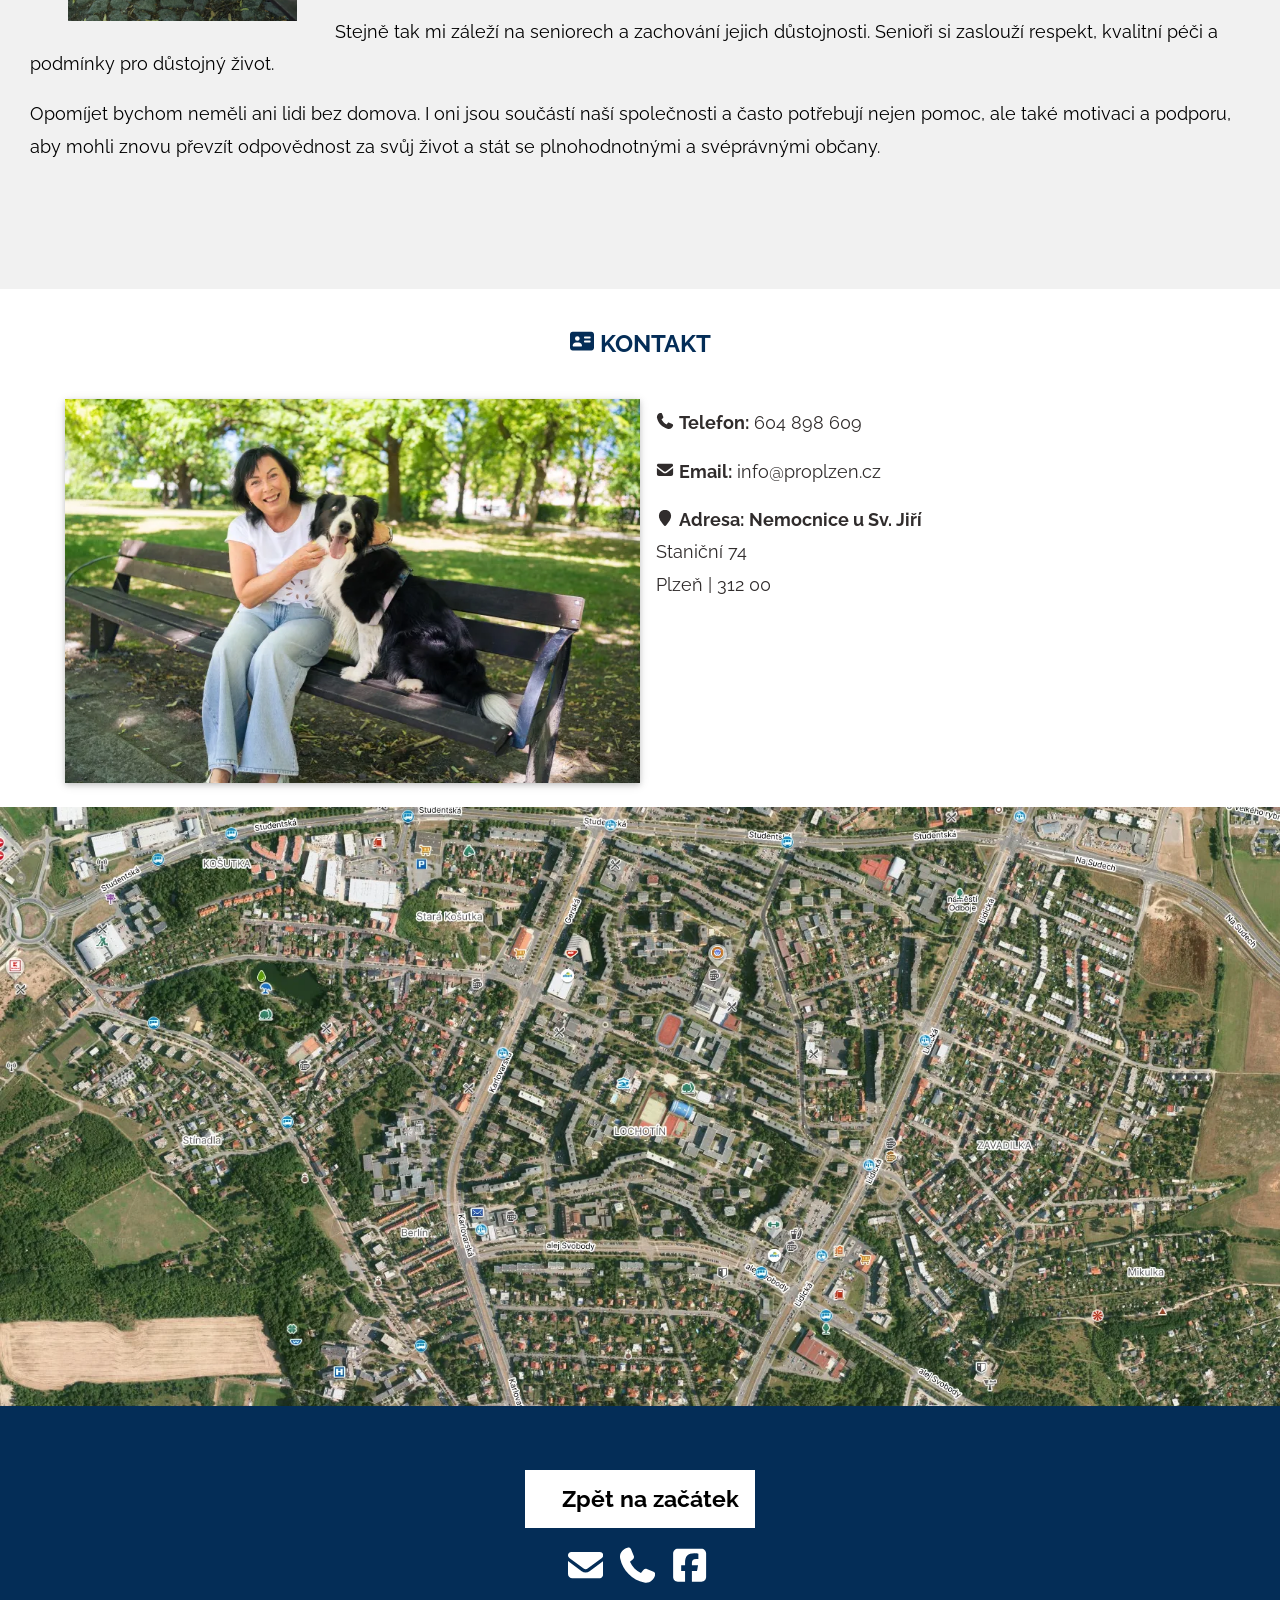
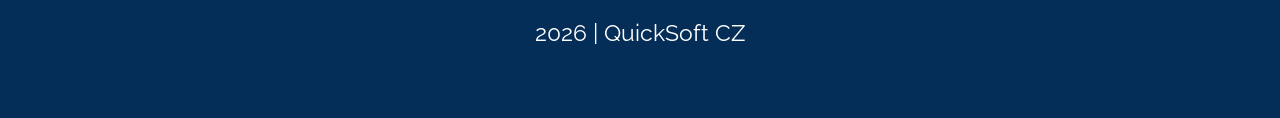
==== commit 18fdbf84: "Uprava stylu" ====
--- a/index.html
+++ b/index.html
@@ -22,4 +22,4 @@
 						"areaServed":"CZ"
 					}
 				}
-			}</script><title>MUDr. Daniela Pousková - kandidátka do senátu</title><meta name="viewport" content="width=device-width,initial-scale=1"><meta name="author" content="QuickSoft CZ"><meta name="robots" content="index, follow"><meta name="title" property="og:title" content="MUDr. Daniela Pousková - kandidátka do senátu"><meta name="description" property="og:description" content="Oficiální stránky kandidátky do senátu Pouskové"><meta name="keywords" property="og:keywords" content="MUDr. Daniela Pousková, kandidátka, senát české republiky, pediatr, pediatrička, senátorka"><meta property="og:type" content="website"><meta property="og:site_name" content="pouskova.cz"><meta property="og:locale" content="cs_CS"><meta property="og:url" content="https://pouskova.cz/index.html"><meta property="og:image" content="https://pouskova.cz/img/logoSocial.webp"><meta property="og:image:alt" content="MUDr. Daniela Pousková - kandidátka do senátu"><meta name="twitter:card" content="summary"><meta name="twitter:title" content="MUDr. Daniela Pousková - kandidátka do senátu"><meta name="twitter:description" content="Oficiální stránky kandidátky do senátu Pouskové"><meta name="twitter:image" content="https://pouskova.cz/img/twitter.webp"><link rel="stylesheet" href="styles.min.css?v=1.0.5"><script src="scripts.min.js?v=1.0.5"></script><link rel="apple-touch-icon" sizes="180x180" href="./img/icons/icon-180x180.png"><link rel="icon" type="image/x-icon" sizes="48x48" href="./img/icons/favicon.ico"><link rel="icon" type="image/png" sizes="32x32" href="./img/icons/icon-32x32.png"><link rel="icon" type="image/png" sizes="16x16" href="./img/icons/icon-16x16.png"><link rel="manifest" href="./site.webmanifest"><link rel="canonical" href="https://pouskova.cz/"></head><body><div class="w3-overlay w3-hide-large w3-animate-opacity menuCloser" title="Zavři menu" id="myOverlay"></div><div class="w3-top"><div class="w3-bar w3-white" id="myNavbar"><a href="#home" class="w3-bar-item logoWrapp"><img class="logo" alt="logo" src="img/logoObdelnik.webp"></a><div class="w3-center w3-hide-small w3-hide-medium"><div class="w3-bar-item text">Kandidátka do senátu za Plzeň-město</div></div><div class="w3-right w3-hide-small w3-hide-medium"><a href="#about" class="w3-bar-item w3-large w3-button"><svg class="fa"><use xlink:href="sprites/fa-solid.svg#user"></use></svg> O MNĚ </a><a href="#why" class="w3-bar-item w3-large w3-button"><svg class="fa"><use xlink:href="sprites/fa-solid.svg#hand-peace"></use></svg> MOJE VIZE </a><a href="#contact" class="w3-bar-item w3-large w3-button"><svg class="fa"><use xlink:href="sprites/fa-solid.svg#address-card"></use></svg> KONTAKT</a></div><span class="menuOpener w3-bar-item w3-button w3-right w3-hide-large"><svg class="fa"><use xlink:href="sprites/fa-solid.svg#bars"></use></svg></span></div></div><nav class="menuCloser w3-sidebar w3-bar-block color-1 w3-card w3-animate-left w3-hide-large w3-large" id="mySidebar"><span class="w3-bar-item w3-button w3-xlarge w3-padding-16"><svg class="fa w3-right"><use xlink:href="sprites/fa-solid.svg#close"></use></svg> </span><a href="#about" class="w3-bar-item w3-button w3-right-align">O MNĚ</a> <a href="#why" class="w3-bar-item w3-button w3-right-align">MOJE VIZE</a> <a href="#contact" class="w3-bar-item w3-button w3-right-align">KONTAKT</a></nav><header class="w3-display-container" id="home"><div class="bigTitle w3-display-left w3-text-white"><h1>Srdce v Plzni,<br>rozum v Senátu</h1><h2>MUDr. Daniela Pousková</h2></div><a href="#contact" class="w3-button askButton w3-padding-large w3-margin-right w3-hide-small w3-display-right w3-hide-medium">Zeptejte se</a><div class="contactIcons"><a href="mailto:&#105;&#110;&#102;&#111;&#64;&#112;&#114;&#111;&#112;&#108;&#122;&#101;&#110;&#46;&#99;&#122;" rel="nofollow" class="w3-hover-opacity"><svg class="fa"><use xlink:href="sprites/fa-solid.svg#envelope"></use></svg> </a><a href="tel:+420604898609" rel="nofollow" class="w3-hover-opacity"><svg class="fa"><use xlink:href="sprites/fa-solid.svg#phone"></use></svg> </a><a href="https://www.facebook.com/profile.php?id=61589358617683" target="_blank" rel="nofollow" class="w3-hover-opacity"><svg class="fa"><use xlink:href="sprites/fa-brands.svg#facebook-square"></use></svg></a></div></header><section class="w3-container" id="about"><h3 class="w3-center"><svg class="fa"><use xlink:href="sprites/fa-solid.svg#user"></use></svg> O MNĚ</h3><p class="w3-center w3-xlarge">Motto: Vždy chci pomáhat tam, kde mám znalosti, zkušenosti a kde mohu být užitečná.</p><div class="w3-section"><div class="header"><svg class="fa"><use xlink:href="sprites/fa-solid.svg#home"></use></svg> Rokycanská rodačka</div><div class="text">Jmenuji se MUDr. Daniela Pousková, rozená Pekárková. Narodila jsem se 5. dubna 1957 v Rokycanech a od roku 1978 žiji v Plzni na Lochotíně, kde jsem našla svůj domov i profesní uplatnění. Jsem vdaná a mám dvě děti. Dcera pracuje jako dětská lékařka a syn působí jako anesteziolog. Rodina je pro mě důležitou součástí života a velkou radost mi dnes přinášejí také vnoučata.</div></div><div class="w3-section"><div class="header"><svg class="fa"><use xlink:href="sprites/fa-solid.svg#person-chalkboard"></use></svg> Vzdělání</div><div class="text">Základní školu jsem absolvovala na Jižním předměstí v Rokycanech a následně jsem pokračovala na Gymnáziu Rokycany. Poté jsem vystudovala Lékařskou fakultu Univerzity Karlovy v Plzni, kde jsem získala odborné vzdělání a připravila se na svou budoucí profesní dráhu v oboru pediatrie.</div></div><div class="w3-row gallery w3-center"><div class="w3-third"><div class="w3-card"><picture><source srcset="imgResized/pouskova01-480.webp" media="(max-width: 768px)"><source srcset="imgResized/pouskova01-768.webp" media="(max-width: 1200px)"><source srcset="imgResized/pouskova01-1200.webp" media="(max-width: 1600px)"><img src="img/pouskova01.webp" class="w3-image" alt="MUDr. Daniela Pousková - vzdělání je poklad"></picture><div class="w3-container"><span>Vzdělání je poklad</span></div></div></div><div class="w3-third"><div class="w3-card"><picture><source srcset="imgResized/pouskova07-480.webp" media="(max-width: 768px)"><source srcset="imgResized/pouskova07-768.webp" media="(max-width: 1200px)"><source srcset="imgResized/pouskova07-1200.webp" media="(max-width: 1600px)"><img src="img/pouskova07.webp" class="w3-image" alt="MUDr. Daniela Pousková - pohyb v přírodě radost"></picture><div class="w3-container"><span>Pohyb v přírodě radost</span></div></div></div><div class="w3-third"><div class="w3-card"><picture><source srcset="imgResized/pouskova04-480.webp" media="(max-width: 768px)"><source srcset="imgResized/pouskova04-768.webp" media="(max-width: 1200px)"><source srcset="imgResized/pouskova04-1200.webp" media="(max-width: 1600px)"><img src="img/pouskova04.webp" class="w3-image" alt="MUDr. Daniela Pousková - mám ráda zvířata a ještě více lidi"></picture><div class="w3-container"><span>Mám ráda zvířata a ještě více lidi</span></div></div></div></div><div class="w3-section"><div class="header"><svg class="fa"><use xlink:href="sprites/fa-solid.svg#user-doctor"></use></svg> Profesní kariéra</div><div class="text"><p>Svoji lékařskou praxi jsem zahájila v letech 1986–1989 v Rokycanské nemocnici jako dětská lékařka. Následně jsem působila ve Fakultní nemocnici Plzeň, kde jsem pracovala v letech 1990–1994. Od roku 1994 působím v soukromé nemocnici U Sv. Jiří v Plzni, kde zastávám funkci primářky pediatrického oddělení.</p><p>Ve své odborné praxi se dlouhodobě zaměřuji především na respirační onemocnění u dětí a akutní medicínu. Současně pracuji také jako odborný zástupce nemocnice a své zkušenosti předávám budoucím zdravotníkům při výuce ošetřovatelství v pediatrii na Západočeské univerzitě v Plzni.</p></div></div><div class="w3-section"><div class="header"><svg class="fa"><use xlink:href="sprites/fa-solid.svg#baby"></use></svg> Volný čas a koníčky</div><div class="text">Ve volném čase se ráda věnuji sportu a aktivnímu odpočinku. Mezi mé oblíbené aktivity patří lyžování, golf a turistika. Baví mě také malování a cestování. Nejvíce si ale vážím času stráveného s rodinou a svými vnoučaty.</div></div></section><section class="w3-container w3-light-grey" id="why"><h3 class="w3-center"><svg class="fa"><use xlink:href="sprites/fa-solid.svg#hand-peace"></use></svg> MOJE VIZE</h3><div class="w3-row w3-padding-48"><div class="w3-quarter gallery w3-center"><picture><source srcset="imgResized/pouskova02-480.webp" media="(max-width: 768px)"><source srcset="imgResized/pouskova02-768.webp" media="(max-width: 1200px)"><source srcset="imgResized/pouskova02-1200.webp" media="(max-width: 1600px)"><img src="img/pouskova02.webp" class="portrait" alt="MUDr. Daniela Pousková - chci lepší svět pro lidi i zvířata"></picture></div><div class="w3-large"><div class="header">Proč kandiduji do Senátu?</div><p>Do Senátu kandiduji s přesvědčením, že zkušenosti z dlouholeté lékařské praxe mohou být přínosem i pro veřejný život. Věřím, že pomoc má smysl tam, kde člověk může uplatnit své znalosti, zkušenosti a být skutečně prospěšný druhým.</p><p>V životě se řídím jednoduchým krédem – pomáhat tam, kde mám znalosti, zkušenosti a kde mohu být užitečná. Proto se chci i nadále věnovat především oblasti zdravotní a sociální péče.</p><p>Velmi důležité je pro mě zdraví dětí a jejich harmonický vývoj. Každé dítě by mělo mít možnost vyrůstat v bezpečném prostředí, mít dostupnou kvalitní zdravotní péči a podporu pro svůj zdravý rozvoj.</p><p>Stejně tak mi záleží na seniorech a zachování jejich důstojnosti. Senioři si zaslouží respekt, kvalitní péči a podmínky pro důstojný život.</p><p>Opomíjet bychom neměli ani lidi bez domova. I oni jsou součástí naší společnosti a často potřebují nejen pomoc, ale také motivaci a podporu, aby mohli znovu převzít odpovědnost za svůj život a stát se plnohodnotnými a svéprávnými občany.</p></div></div></section><section class="w3-container" id="contact"><h3 class="w3-center"><svg class="fa"><use xlink:href="sprites/fa-solid.svg#address-card"></use></svg> KONTAKT</h3><div class="w3-row w3-padding-24"><div class="w3-half w3-large w3-right"><div class="w3-padding"><svg class="fa"><use xlink:href="sprites/fa-solid.svg#phone"></use></svg> <strong>Telefon:</strong> <a href="tel:+420604898609">604 898 609</a></div><div class="w3-padding"><svg class="fa"><use xlink:href="sprites/fa-solid.svg#envelope"></use></svg> <strong>Email:</strong><a href="mailto:&#105;&#110;&#102;&#111;&#64;&#112;&#114;&#111;&#112;&#108;&#122;&#101;&#110;&#46;&#99;&#122;"> &#105;&#110;&#102;&#111;&#64;&#112;&#114;&#111;&#112;&#108;&#122;&#101;&#110;&#46;&#99;&#122;</a></div><div class="w3-padding"><svg class="fa"><use xlink:href="sprites/fa-solid.svg#map-marker"></use></svg> <strong>Adresa:</strong> <a href="https://mapy.com/s/rezaresecu" target="_blank"><address><b>Nemocnice u Sv. Jiří</b><br>Staniční 74<br>Plzeň | 312 00</address></a></div></div><div class="w3-half gallery"><picture><source srcset="imgResized/pouskova06-480.webp" media="(max-width: 1000px)"><source srcset="imgResized/pouskova06-768.webp" media="(max-width: 1400px)"><source srcset="imgResized/pouskova06-1200.webp" media="(max-width: 2000px)"><img src="img/pouskova06.webp" alt="Plzeň je město kde ráda žiji." class="w3-card-2 w3-image w3-hover-opacity photoDominanta w3-right"></picture></div></div><div class="w3-row w3-center"><div><a href="https://mapy.com/s/rezaresecu" target="_blank"><picture><source srcset="imgResized/map-480.webp" media="(max-width: 500px)"><source srcset="imgResized/map-768.webp" media="(max-width: 800px)"><source srcset="imgResized/map-1200.webp" media="(max-width: 1200px)"><img src="./img/map.webp" alt="Náhled mapy" class="w3-image fullSize"></picture></a></div></div></section><footer class="w3-center color-2 w3-padding-64"><a href="#home" class="w3-button w3-white"><span class="fa fa-arrow-up w3-margin-right"></span>Zpět na začátek</a><div class="w3-section contactIcons"><a href="mailto:&#105;&#110;&#102;&#111;&#64;&#112;&#114;&#111;&#112;&#108;&#122;&#101;&#110;&#46;&#99;&#122;" rel="nofollow" class="w3-hover-opacity w3-text-white"><svg class="fa"><use xlink:href="sprites/fa-solid.svg#envelope"></use></svg> </a><a href="tel:+420604898609" rel="nofollow" class="w3-hover-opacity w3-text-white"><svg class="fa"><use xlink:href="sprites/fa-solid.svg#phone"></use></svg> </a><a href="https://www.facebook.com/profile.php?id=61589358617683" target="_blank" rel="nofollow" class="w3-hover-opacity w3-text-white"><svg class="fa"><use xlink:href="sprites/fa-brands.svg#facebook-square"></use></svg></a></div><div>2026 | <a href="https://quicksoft.cz" rel="nofollow" target="_blank" title="Otevři stránky autora">QuickSoft CZ</a> <img src="https://tracker.stanislav.eu/track.php?site=pouskova.cz" class="w3-hide" alt="Visitor Tracking"></div></footer><div id="modal" class="w3-modal w3-black"><span class="w3-button w3-xxlarge w3-black w3-display-topright" title="Zavřít okno"><svg class="fa w3-right"><use xlink:href="sprites/fa-solid.svg#close"></use></svg></span><div class="w3-modal-content w3-animate-zoom w3-center w3-transparent"><img id="modalImage" class="w3-image" alt="popisek" src="./img/pouskova01.webp"><p id="caption" class="w3-opacity w3-large"></p></div></div></body></html>+			}</script><title>MUDr. Daniela Pousková - kandidátka do senátu</title><meta name="viewport" content="width=device-width,initial-scale=1"><meta name="author" content="QuickSoft CZ"><meta name="robots" content="index, follow"><meta name="title" property="og:title" content="MUDr. Daniela Pousková - kandidátka do senátu"><meta name="description" property="og:description" content="Oficiální stránky kandidátky do senátu Pouskové"><meta name="keywords" property="og:keywords" content="MUDr. Daniela Pousková, kandidátka, senát české republiky, pediatr, pediatrička, senátorka"><meta property="og:type" content="website"><meta property="og:site_name" content="pouskova.cz"><meta property="og:locale" content="cs_CS"><meta property="og:url" content="https://pouskova.cz/index.html"><meta property="og:image" content="https://pouskova.cz/img/logoSocial.webp"><meta property="og:image:alt" content="MUDr. Daniela Pousková - kandidátka do senátu"><meta name="twitter:card" content="summary"><meta name="twitter:title" content="MUDr. Daniela Pousková - kandidátka do senátu"><meta name="twitter:description" content="Oficiální stránky kandidátky do senátu Pouskové"><meta name="twitter:image" content="https://pouskova.cz/img/twitter.webp"><link rel="stylesheet" href="styles.min.css?v=1.0.5"><script src="scripts.min.js?v=1.0.5"></script><link rel="apple-touch-icon" sizes="180x180" href="./img/icons/icon-180x180.png"><link rel="icon" type="image/x-icon" sizes="48x48" href="./img/icons/favicon.ico"><link rel="icon" type="image/png" sizes="32x32" href="./img/icons/icon-32x32.png"><link rel="icon" type="image/png" sizes="16x16" href="./img/icons/icon-16x16.png"><link rel="manifest" href="./site.webmanifest"><link rel="canonical" href="https://pouskova.cz/"></head><body><div class="w3-overlay w3-hide-large w3-animate-opacity menuCloser" title="Zavři menu" id="myOverlay"></div><div class="w3-top"><div class="w3-bar w3-white" id="myNavbar"><a href="#home" class="w3-bar-item logoWrapp"><img class="logo" alt="logo" src="img/logoObdelnik.webp"></a><div class="w3-center w3-hide-small w3-hide-medium"><div class="w3-bar-item text">Kandidátka do senátu za Plzeň-město</div></div><div class="w3-right w3-hide-small w3-hide-medium"><a href="#about" class="w3-bar-item w3-large w3-button"><svg class="fa"><use xlink:href="sprites/fa-solid.svg#user"></use></svg> O MNĚ </a><a href="#why" class="w3-bar-item w3-large w3-button"><svg class="fa"><use xlink:href="sprites/fa-solid.svg#hand-peace"></use></svg> MOJE VIZE </a><a href="#contact" class="w3-bar-item w3-large w3-button"><svg class="fa"><use xlink:href="sprites/fa-solid.svg#address-card"></use></svg> KONTAKT</a></div><span class="menuOpener w3-bar-item w3-button w3-right w3-hide-large"><svg class="fa"><use xlink:href="sprites/fa-solid.svg#bars"></use></svg></span></div></div><nav class="menuCloser w3-sidebar w3-bar-block color-1 w3-card w3-animate-left w3-hide-large w3-large" id="mySidebar"><span class="w3-bar-item w3-button w3-xlarge w3-padding-16"><svg class="fa w3-right"><use xlink:href="sprites/fa-solid.svg#close"></use></svg> </span><a href="#about" class="w3-bar-item w3-button w3-right-align">O MNĚ</a> <a href="#why" class="w3-bar-item w3-button w3-right-align">MOJE VIZE</a> <a href="#contact" class="w3-bar-item w3-button w3-right-align">KONTAKT</a></nav><header class="w3-display-container" id="home"><div class="bigTitle w3-text-white"><h1>Srdce v Plzni,<br>rozum v Senátu</h1><h2>MUDr. Daniela Pousková</h2></div><a href="#contact" class="w3-button askButton w3-padding-large w3-margin-right w3-hide-small w3-display-right w3-hide-medium">Zeptejte se</a><div class="contactIcons"><a href="mailto:&#105;&#110;&#102;&#111;&#64;&#112;&#114;&#111;&#112;&#108;&#122;&#101;&#110;&#46;&#99;&#122;" rel="nofollow" class="w3-hover-opacity"><svg class="fa"><use xlink:href="sprites/fa-solid.svg#envelope"></use></svg> </a><a href="tel:+420604898609" rel="nofollow" class="w3-hover-opacity"><svg class="fa"><use xlink:href="sprites/fa-solid.svg#phone"></use></svg> </a><a href="https://www.facebook.com/profile.php?id=61589358617683" target="_blank" rel="nofollow" class="w3-hover-opacity"><svg class="fa"><use xlink:href="sprites/fa-brands.svg#facebook-square"></use></svg></a></div></header><section class="w3-container" id="about"><h3 class="w3-center"><svg class="fa"><use xlink:href="sprites/fa-solid.svg#user"></use></svg> O MNĚ</h3><p class="w3-center w3-xlarge">Motto: Vždy chci pomáhat tam, kde mám znalosti, zkušenosti a kde mohu být užitečná.</p><div class="w3-section"><div class="header"><svg class="fa"><use xlink:href="sprites/fa-solid.svg#home"></use></svg> Rokycanská rodačka</div><div class="text">Jmenuji se MUDr. Daniela Pousková, rozená Pekárková. Narodila jsem se 5. dubna 1957 v Rokycanech a od roku 1978 žiji v Plzni na Lochotíně, kde jsem našla svůj domov i profesní uplatnění. Jsem vdaná a mám dvě děti. Dcera pracuje jako dětská lékařka a syn působí jako anesteziolog. Rodina je pro mě důležitou součástí života a velkou radost mi dnes přinášejí také vnoučata.</div></div><div class="w3-section"><div class="header"><svg class="fa"><use xlink:href="sprites/fa-solid.svg#person-chalkboard"></use></svg> Vzdělání</div><div class="text">Základní školu jsem absolvovala na Jižním předměstí v Rokycanech a následně jsem pokračovala na Gymnáziu Rokycany. Poté jsem vystudovala Lékařskou fakultu Univerzity Karlovy v Plzni, kde jsem získala odborné vzdělání a připravila se na svou budoucí profesní dráhu v oboru pediatrie.</div></div><div class="w3-row gallery w3-center"><div class="w3-third"><div class="w3-card"><picture><source srcset="imgResized/pouskova01-480.webp" media="(max-width: 768px)"><source srcset="imgResized/pouskova01-768.webp" media="(max-width: 1200px)"><source srcset="imgResized/pouskova01-1200.webp" media="(max-width: 1600px)"><img src="img/pouskova01.webp" class="w3-image" alt="MUDr. Daniela Pousková - vzdělání je poklad"></picture><div class="w3-container"><span>Vzdělání je poklad</span></div></div></div><div class="w3-third"><div class="w3-card"><picture><source srcset="imgResized/pouskova07-480.webp" media="(max-width: 768px)"><source srcset="imgResized/pouskova07-768.webp" media="(max-width: 1200px)"><source srcset="imgResized/pouskova07-1200.webp" media="(max-width: 1600px)"><img src="img/pouskova07.webp" class="w3-image" alt="MUDr. Daniela Pousková - pohyb v přírodě radost"></picture><div class="w3-container"><span>Pohyb v přírodě radost</span></div></div></div><div class="w3-third"><div class="w3-card"><picture><source srcset="imgResized/pouskova04-480.webp" media="(max-width: 768px)"><source srcset="imgResized/pouskova04-768.webp" media="(max-width: 1200px)"><source srcset="imgResized/pouskova04-1200.webp" media="(max-width: 1600px)"><img src="img/pouskova04.webp" class="w3-image" alt="MUDr. Daniela Pousková - mám ráda zvířata a ještě více lidi"></picture><div class="w3-container"><span>Mám ráda zvířata a ještě více lidi</span></div></div></div></div><div class="w3-section"><div class="header"><svg class="fa"><use xlink:href="sprites/fa-solid.svg#user-doctor"></use></svg> Profesní kariéra</div><div class="text"><p>Svoji lékařskou praxi jsem zahájila v letech 1986–1989 v Rokycanské nemocnici jako dětská lékařka. Následně jsem působila ve Fakultní nemocnici Plzeň, kde jsem pracovala v letech 1990–1994. Od roku 1994 působím v soukromé nemocnici U Sv. Jiří v Plzni, kde zastávám funkci primářky pediatrického oddělení.</p><p>Ve své odborné praxi se dlouhodobě zaměřuji především na respirační onemocnění u dětí a akutní medicínu. Současně pracuji také jako odborný zástupce nemocnice a své zkušenosti předávám budoucím zdravotníkům při výuce ošetřovatelství v pediatrii na Západočeské univerzitě v Plzni.</p></div></div><div class="w3-section"><div class="header"><svg class="fa"><use xlink:href="sprites/fa-solid.svg#baby"></use></svg> Volný čas a koníčky</div><div class="text">Ve volném čase se ráda věnuji sportu a aktivnímu odpočinku. Mezi mé oblíbené aktivity patří lyžování, golf a turistika. Baví mě také malování a cestování. Nejvíce si ale vážím času stráveného s rodinou a svými vnoučaty.</div></div></section><section class="w3-container w3-light-grey" id="why"><h3 class="w3-center"><svg class="fa"><use xlink:href="sprites/fa-solid.svg#hand-peace"></use></svg> MOJE VIZE</h3><div class="w3-row w3-padding-48"><div class="w3-quarter gallery w3-center"><picture><source srcset="imgResized/pouskova02-480.webp" media="(max-width: 768px)"><source srcset="imgResized/pouskova02-768.webp" media="(max-width: 1200px)"><source srcset="imgResized/pouskova02-1200.webp" media="(max-width: 1600px)"><img src="img/pouskova02.webp" class="portrait" alt="MUDr. Daniela Pousková - chci lepší svět pro lidi i zvířata"></picture></div><div class="w3-large"><div class="header">Proč kandiduji do Senátu?</div><p>Do Senátu kandiduji s přesvědčením, že zkušenosti z dlouholeté lékařské praxe mohou být přínosem i pro veřejný život. Věřím, že pomoc má smysl tam, kde člověk může uplatnit své znalosti, zkušenosti a být skutečně prospěšný druhým.</p><p>V životě se řídím jednoduchým krédem – pomáhat tam, kde mám znalosti, zkušenosti a kde mohu být užitečná. Proto se chci i nadále věnovat především oblasti zdravotní a sociální péče.</p><p>Velmi důležité je pro mě zdraví dětí a jejich harmonický vývoj. Každé dítě by mělo mít možnost vyrůstat v bezpečném prostředí, mít dostupnou kvalitní zdravotní péči a podporu pro svůj zdravý rozvoj.</p><p>Stejně tak mi záleží na seniorech a zachování jejich důstojnosti. Senioři si zaslouží respekt, kvalitní péči a podmínky pro důstojný život.</p><p>Opomíjet bychom neměli ani lidi bez domova. I oni jsou součástí naší společnosti a často potřebují nejen pomoc, ale také motivaci a podporu, aby mohli znovu převzít odpovědnost za svůj život a stát se plnohodnotnými a svéprávnými občany.</p></div></div></section><section class="w3-container" id="contact"><h3 class="w3-center"><svg class="fa"><use xlink:href="sprites/fa-solid.svg#address-card"></use></svg> KONTAKT</h3><div class="w3-row w3-padding-24"><div class="w3-half w3-large w3-right"><div class="w3-padding"><svg class="fa"><use xlink:href="sprites/fa-solid.svg#phone"></use></svg> <strong>Telefon:</strong> <a href="tel:+420604898609">604 898 609</a></div><div class="w3-padding"><svg class="fa"><use xlink:href="sprites/fa-solid.svg#envelope"></use></svg> <strong>Email:</strong><a href="mailto:&#105;&#110;&#102;&#111;&#64;&#112;&#114;&#111;&#112;&#108;&#122;&#101;&#110;&#46;&#99;&#122;"> &#105;&#110;&#102;&#111;&#64;&#112;&#114;&#111;&#112;&#108;&#122;&#101;&#110;&#46;&#99;&#122;</a></div><div class="w3-padding"><svg class="fa"><use xlink:href="sprites/fa-solid.svg#map-marker"></use></svg> <strong>Adresa:</strong> <a href="https://mapy.com/s/rezaresecu" target="_blank"><address><b>Nemocnice u Sv. Jiří</b><br>Staniční 74<br>Plzeň | 312 00</address></a></div></div><div class="w3-half gallery"><picture><source srcset="imgResized/pouskova06-480.webp" media="(max-width: 1000px)"><source srcset="imgResized/pouskova06-768.webp" media="(max-width: 1400px)"><source srcset="imgResized/pouskova06-1200.webp" media="(max-width: 2000px)"><img src="img/pouskova06.webp" alt="Plzeň je město kde ráda žiji." class="w3-card-2 w3-image w3-hover-opacity photoDominanta w3-right"></picture></div></div><div class="w3-row w3-center"><div><a href="https://mapy.com/s/rezaresecu" target="_blank"><picture><source srcset="imgResized/map-480.webp" media="(max-width: 500px)"><source srcset="imgResized/map-768.webp" media="(max-width: 800px)"><source srcset="imgResized/map-1200.webp" media="(max-width: 1200px)"><img src="./img/map.webp" alt="Náhled mapy" class="w3-image fullSize"></picture></a></div></div></section><footer class="w3-center color-2 w3-padding-64"><a href="#home" class="w3-button w3-white"><span class="fa fa-arrow-up w3-margin-right"></span>Zpět na začátek</a><div class="w3-section contactIcons"><a href="mailto:&#105;&#110;&#102;&#111;&#64;&#112;&#114;&#111;&#112;&#108;&#122;&#101;&#110;&#46;&#99;&#122;" rel="nofollow" class="w3-hover-opacity w3-text-white"><svg class="fa"><use xlink:href="sprites/fa-solid.svg#envelope"></use></svg> </a><a href="tel:+420604898609" rel="nofollow" class="w3-hover-opacity w3-text-white"><svg class="fa"><use xlink:href="sprites/fa-solid.svg#phone"></use></svg> </a><a href="https://www.facebook.com/profile.php?id=61589358617683" target="_blank" rel="nofollow" class="w3-hover-opacity w3-text-white"><svg class="fa"><use xlink:href="sprites/fa-brands.svg#facebook-square"></use></svg></a></div><div>2026 | <a href="https://quicksoft.cz" rel="nofollow" target="_blank" title="Otevři stránky autora">QuickSoft CZ</a> <img src="https://tracker.stanislav.eu/track.php?site=pouskova.cz" class="w3-hide" alt="Visitor Tracking"></div></footer><div id="modal" class="w3-modal w3-black"><span class="w3-button w3-xxlarge w3-black w3-display-topright" title="Zavřít okno"><svg class="fa w3-right"><use xlink:href="sprites/fa-solid.svg#close"></use></svg></span><div class="w3-modal-content w3-animate-zoom w3-center w3-transparent"><img id="modalImage" class="w3-image" alt="popisek" src="./img/pouskova01.webp"><p id="caption" class="w3-opacity w3-large"></p></div></div></body></html>
--- a/styles.min.css
+++ b/styles.min.css
@@ -1 +1 @@
-@font-face{font-family:'Raleway';font-style:italic;font-weight:400;font-display:swap;src:url(fonts/raleWayItalicExt.woff2) format('woff2');unicode-range:U+0100-02BA,U+02BD-02C5,U+02C7-02CC,U+02CE-02D7,U+02DD-02FF,U+0304,U+0308,U+0329,U+1D00-1DBF,U+1E00-1E9F,U+1EF2-1EFF,U+2020,U+20A0-20AB,U+20AD-20C0,U+2113,U+2C60-2C7F,U+A720-A7FF}@font-face{font-family:'Raleway';font-style:italic;font-weight:400;font-display:swap;src:url(fonts/raleWayItalic.woff2) format('woff2');unicode-range:U+0000-00FF,U+0131,U+0152-0153,U+02BB-02BC,U+02C6,U+02DA,U+02DC,U+0304,U+0308,U+0329,U+2000-206F,U+20AC,U+2122,U+2191,U+2193,U+2212,U+2215,U+FEFF,U+FFFD}@font-face{font-family:'Raleway';font-style:italic;font-weight:700;font-display:swap;src:url(fonts/raleWayBoldItalicExt.woff2) format('woff2');unicode-range:U+0100-02BA,U+02BD-02C5,U+02C7-02CC,U+02CE-02D7,U+02DD-02FF,U+0304,U+0308,U+0329,U+1D00-1DBF,U+1E00-1E9F,U+1EF2-1EFF,U+2020,U+20A0-20AB,U+20AD-20C0,U+2113,U+2C60-2C7F,U+A720-A7FF}@font-face{font-family:'Raleway';font-style:italic;font-weight:700;font-display:swap;src:url(fonts/raleWayBoldItalic.woff2) format('woff2');unicode-range:U+0000-00FF,U+0131,U+0152-0153,U+02BB-02BC,U+02C6,U+02DA,U+02DC,U+0304,U+0308,U+0329,U+2000-206F,U+20AC,U+2122,U+2191,U+2193,U+2212,U+2215,U+FEFF,U+FFFD}@font-face{font-family:'Raleway';font-style:normal;font-weight:400;font-display:swap;src:url(fonts/ralelWayExt.woff2) format('woff2');unicode-range:U+0100-02BA,U+02BD-02C5,U+02C7-02CC,U+02CE-02D7,U+02DD-02FF,U+0304,U+0308,U+0329,U+1D00-1DBF,U+1E00-1E9F,U+1EF2-1EFF,U+2020,U+20A0-20AB,U+20AD-20C0,U+2113,U+2C60-2C7F,U+A720-A7FF}@font-face{font-family:'Raleway';font-style:normal;font-weight:400;font-display:swap;src:url(fonts/raleWay.woff2) format('woff2');unicode-range:U+0000-00FF,U+0131,U+0152-0153,U+02BB-02BC,U+02C6,U+02DA,U+02DC,U+0304,U+0308,U+0329,U+2000-206F,U+20AC,U+2122,U+2191,U+2193,U+2212,U+2215,U+FEFF,U+FFFD}@font-face{font-family:'Raleway';font-style:normal;font-weight:700;font-display:swap;src:url(fonts/raleWayBoldExt.woff2) format('woff2');unicode-range:U+0100-02BA,U+02BD-02C5,U+02C7-02CC,U+02CE-02D7,U+02DD-02FF,U+0304,U+0308,U+0329,U+1D00-1DBF,U+1E00-1E9F,U+1EF2-1EFF,U+2020,U+20A0-20AB,U+20AD-20C0,U+2113,U+2C60-2C7F,U+A720-A7FF}@font-face{font-family:'Raleway';font-style:normal;font-weight:700;font-display:swap;src:url(fonts/raleWayBold.woff2) format('woff2');unicode-range:U+0000-00FF,U+0131,U+0152-0153,U+02BB-02BC,U+02C6,U+02DA,U+02DC,U+0304,U+0308,U+0329,U+2000-206F,U+20AC,U+2122,U+2191,U+2193,U+2212,U+2215,U+FEFF,U+FFFD}body,h1,h2,h3,h4,h5{font-family:"Raleway",sans-serif}html{box-sizing:border-box}*,*:before,*:after{box-sizing:inherit}html{-ms-text-size-adjust:100%;-webkit-text-size-adjust:100%}body{margin:0}article,aside,details,figcaption,figure,footer,header,main,menu,nav,section{display:block}summary{display:list-item}audio,canvas,progress,video{display:inline-block}progress{vertical-align:baseline}audio:not([controls]){display:none;height:0}[hidden],template{display:none}a{background-color:transparent}a:active,a:hover{outline-width:0}abbr[title]{border-bottom:0;text-decoration:underline;text-decoration:underline dotted}b,strong{font-weight:bolder}dfn{font-style:italic}mark{background:#ff0;color:#000}small{font-size:80%}sub,sup{font-size:75%;line-height:0;position:relative;vertical-align:baseline}sub{bottom:-0.25em}sup{top:-0.5em}figure{margin:1em 40px}img{border-style:none}code,kbd,pre,samp{font-family:monospace,monospace;font-size:1em}hr{box-sizing:content-box;height:0;overflow:visible}button,input,select,textarea,optgroup{font:inherit;margin:0}optgroup{font-weight:bold}button,input{overflow:visible}button,select{text-transform:none}button,[type=button],[type=reset],[type=submit]{-webkit-appearance:button}button::-moz-focus-inner,[type=button]::-moz-focus-inner,[type=reset]::-moz-focus-inner,[type=submit]::-moz-focus-inner{border-style:none;padding:0}button:-moz-focusring,[type=button]:-moz-focusring,[type=reset]:-moz-focusring,[type=submit]:-moz-focusring{outline:1px dotted ButtonText}fieldset{border:1px solid silver;margin:0 2px;padding:.35em .625em .75em}legend{color:inherit;display:table;max-width:100%;padding:0;white-space:normal}textarea{overflow:auto}[type=checkbox],[type=radio]{padding:0}[type=number]::-webkit-inner-spin-button,[type=number]::-webkit-outer-spin-button{height:auto}[type=search]{-webkit-appearance:textfield;outline-offset:-2px}[type=search]::-webkit-search-decoration{-webkit-appearance:none}::-webkit-file-upload-button{-webkit-appearance:button;font:inherit}html,body{font-family:Verdana,sans-serif;font-size:15px;line-height:1.5}html{overflow-x:hidden}h1{font-size:36px}h2{font-size:30px}h3{font-size:24px}h4{font-size:20px}h5{font-size:18px}h6{font-size:16px}.w3-serif{font-family:serif}.w3-sans-serif{font-family:sans-serif}.w3-cursive{font-family:cursive}.w3-monospace{font-family:monospace}h1,h2,h3,h4,h5,h6{font-family:"Segoe UI",Arial,sans-serif;font-weight:400;margin:10px 0}.w3-wide{letter-spacing:4px}hr{border:0;border-top:1px solid #eee;margin:20px 0}.w3-image{max-width:100%;height:auto}img{vertical-align:middle}a{color:inherit}.w3-table,.w3-table-all{border-collapse:collapse;border-spacing:0;width:100%;display:table}.w3-table-all{border:1px solid #ccc}.w3-bordered tr,.w3-table-all tr{border-bottom:1px solid #ddd}.w3-striped tbody tr:nth-child(even){background-color:#f1f1f1}.w3-table-all tr:nth-child(odd){background-color:#fff}.w3-table-all tr:nth-child(even){background-color:#f1f1f1}.w3-hoverable tbody tr:hover,.w3-ul.w3-hoverable li:hover{background-color:#ccc}.w3-centered tr th,.w3-centered tr td{text-align:center}.w3-table td,.w3-table th,.w3-table-all td,.w3-table-all th{padding:8px 8px;display:table-cell;text-align:left;vertical-align:top}.w3-table th:first-child,.w3-table td:first-child,.w3-table-all th:first-child,.w3-table-all td:first-child{padding-left:16px}.w3-btn,.w3-button{border:0;display:inline-block;padding:8px 16px;vertical-align:middle;overflow:hidden;text-decoration:none;color:inherit;background-color:inherit;text-align:center;cursor:pointer;white-space:nowrap}.w3-btn:hover{box-shadow:0 8px 16px 0 rgba(0,0,0,0.2),0 6px 20px 0 rgba(0,0,0,0.19)}.w3-btn,.w3-button{-webkit-touch-callout:none;-webkit-user-select:none;-khtml-user-select:none;-moz-user-select:none;-ms-user-select:none;user-select:none}.w3-disabled,.w3-btn:disabled,.w3-button:disabled{cursor:not-allowed;opacity:.3}.w3-disabled *,:disabled *{pointer-events:none}.w3-btn.w3-disabled:hover,.w3-btn:disabled:hover{box-shadow:none}.w3-badge,.w3-tag{background-color:#000;color:#fff;display:inline-block;padding-left:8px;padding-right:8px;text-align:center}.w3-badge{border-radius:50%}.w3-ul{list-style-type:none;padding:0;margin:0}.w3-ul li{padding:8px 16px;border-bottom:1px solid #ddd}.w3-ul li:last-child{border-bottom:0}.w3-tooltip,.w3-display-container{position:relative}.w3-tooltip .w3-text{display:none}.w3-tooltip:hover .w3-text{display:inline-block}.w3-ripple:active{opacity:.5}.w3-ripple{transition:opacity 0s}.w3-input{padding:8px;display:block;border:0;border-bottom:1px solid #ccc;width:100%}.w3-select{padding:9px 0;width:100%;border:0;border-bottom:1px solid #ccc}.w3-dropdown-click,.w3-dropdown-hover{position:relative;display:inline-block;cursor:pointer}.w3-dropdown-hover:hover .w3-dropdown-content{display:block}.w3-dropdown-hover:first-child,.w3-dropdown-click:hover{background-color:#ccc;color:#000}.w3-dropdown-hover:hover>.w3-button:first-child,.w3-dropdown-click:hover>.w3-button:first-child{background-color:#ccc;color:#000}.w3-dropdown-content{cursor:auto;color:#000;background-color:#fff;display:none;position:absolute;min-width:160px;margin:0;padding:0;z-index:1}.w3-check,.w3-radio{width:24px;height:24px;position:relative;top:6px}.w3-sidebar{height:100%;width:200px;background-color:#fff;position:fixed !important;z-index:1;overflow:auto}.w3-bar-block .w3-dropdown-hover,.w3-bar-block .w3-dropdown-click{width:100%}.w3-bar-block .w3-dropdown-hover .w3-dropdown-content,.w3-bar-block .w3-dropdown-click .w3-dropdown-content{min-width:100%}.w3-bar-block .w3-dropdown-hover .w3-button,.w3-bar-block .w3-dropdown-click .w3-button{width:100%;text-align:left;padding:8px 16px}.w3-main,#main{transition:margin-left .4s}.w3-modal{z-index:3;display:none;padding-top:100px;position:fixed;left:0;top:0;width:100%;height:100%;overflow:auto;background-color:#000;background-color:rgba(0,0,0,0.4)}.w3-modal-content{margin:auto;background-color:#fff;position:relative;padding:0;outline:0;width:600px}.w3-bar{width:100%;overflow:hidden}.w3-center .w3-bar{display:inline-block;width:auto}.w3-bar .w3-bar-item{padding:8px 16px;float:left;width:auto;border:0;display:block;outline:0}.w3-bar .w3-dropdown-hover,.w3-bar .w3-dropdown-click{position:static;float:left}.w3-bar .w3-button{white-space:normal}.w3-bar-block .w3-bar-item{width:100%;display:block;padding:8px 16px;text-align:left;border:0;white-space:normal;float:none;outline:0}.w3-bar-block.w3-center .w3-bar-item{text-align:center}.w3-block{display:block;width:100%}.w3-responsive{display:block;overflow-x:auto}.w3-container:after,.w3-container:before,.w3-panel:after,.w3-panel:before,.w3-row:after,.w3-row:before,.w3-row-padding:after,.w3-row-padding:before,.w3-cell-row:before,.w3-cell-row:after,.w3-clear:after,.w3-clear:before,.w3-bar:before,.w3-bar:after{content:"";display:table;clear:both}.w3-col,.w3-half,.w3-third,.w3-twothird,.w3-threequarter,.w3-quarter{float:left;width:100%}.w3-col.s1{width:8.33333%}.w3-col.s2{width:16.66666%}.w3-col.s3{width:24.99999%}.w3-col.s4{width:33.33333%}.w3-col.s5{width:41.66666%}.w3-col.s6{width:49.99999%}.w3-col.s7{width:58.33333%}.w3-col.s8{width:66.66666%}.w3-col.s9{width:74.99999%}.w3-col.s10{width:83.33333%}.w3-col.s11{width:91.66666%}.w3-col.s12{width:99.99999%}@media(min-width:601px){.w3-col.m1{width:8.33333%}.w3-col.m2{width:16.66666%}.w3-col.m3,.w3-quarter{width:24.99999%}.w3-col.m4,.w3-third{width:33.33333%}.w3-col.m5{width:41.66666%}.w3-col.m6,.w3-half{width:49.99999%}.w3-col.m7{width:58.33333%}.w3-col.m8,.w3-twothird{width:66.66666%}.w3-col.m9,.w3-threequarter{width:74.99999%}.w3-col.m10{width:83.33333%}.w3-col.m11{width:91.66666%}.w3-col.m12{width:99.99999%}}@media(min-width:993px){.w3-col.l1{width:8.33333%}.w3-col.l2{width:16.66666%}.w3-col.l3{width:24.99999%}.w3-col.l4{width:33.33333%}.w3-col.l5{width:41.66666%}.w3-col.l6{width:49.99999%}.w3-col.l7{width:58.33333%}.w3-col.l8{width:66.66666%}.w3-col.l9{width:74.99999%}.w3-col.l10{width:83.33333%}.w3-col.l11{width:91.66666%}.w3-col.l12{width:99.99999%}}.w3-rest{overflow:hidden}.w3-stretch{margin-left:-16px;margin-right:-16px}.w3-content,.w3-auto{margin-left:auto;margin-right:auto}.w3-content{max-width:980px}.w3-auto{max-width:1140px}.w3-cell-row{display:table;width:100%}.w3-cell{display:table-cell}.w3-cell-top{vertical-align:top}.w3-cell-middle{vertical-align:middle}.w3-cell-bottom{vertical-align:bottom}.w3-hide{display:none !important}.w3-show-block,.w3-show{display:block !important}.w3-show-inline-block{display:inline-block !important}@media(max-width:1205px){.w3-auto{max-width:95%}}@media(max-width:600px){.w3-modal-content{margin:0 10px;width:auto !important}.w3-modal{padding-top:30px}.w3-dropdown-hover.w3-mobile .w3-dropdown-content,.w3-dropdown-click.w3-mobile .w3-dropdown-content{position:relative}.w3-hide-small{display:none !important}.w3-mobile{display:block;width:100% !important}.w3-bar-item.w3-mobile,.w3-dropdown-hover.w3-mobile,.w3-dropdown-click.w3-mobile{text-align:center}.w3-dropdown-hover.w3-mobile,.w3-dropdown-hover.w3-mobile .w3-btn,.w3-dropdown-hover.w3-mobile .w3-button,.w3-dropdown-click.w3-mobile,.w3-dropdown-click.w3-mobile .w3-btn,.w3-dropdown-click.w3-mobile .w3-button{width:100%}}@media(max-width:768px){.w3-modal-content{width:500px}.w3-modal{padding-top:50px}}@media(min-width:993px){.w3-modal-content{width:900px}.w3-hide-large{display:none !important}.w3-sidebar.w3-collapse{display:block !important}}@media(max-width:992px) and (min-width:601px){.w3-hide-medium{display:none !important}}@media(max-width:992px){.w3-sidebar.w3-collapse{display:none}.w3-main{margin-left:0 !important;margin-right:0 !important}.w3-auto{max-width:100%}}.w3-top,.w3-bottom{position:fixed;width:100%;z-index:1}.w3-top{top:0}.w3-bottom{bottom:0}.w3-overlay{position:fixed;display:none;width:100%;height:100%;top:0;left:0;right:0;bottom:0;background-color:rgba(0,0,0,0.5);z-index:2}.w3-display-topleft{position:absolute;left:0;top:0}.w3-display-topright{position:absolute;right:0;top:0}.w3-display-bottomleft{position:absolute;left:0;bottom:0}.w3-display-bottomright{position:absolute;right:0;bottom:0}.w3-display-middle{position:absolute;top:50%;left:50%;transform:translate(-50%,-50%);-ms-transform:translate(-50%,-50%)}.w3-display-left{position:absolute;top:50%;left:0;transform:translate(0,-50%);-ms-transform:translate(-0,-50%)}.w3-display-right{position:absolute;top:50%;right:0;transform:translate(0,-50%);-ms-transform:translate(0,-50%)}.w3-display-topmiddle{position:absolute;left:50%;top:0;transform:translate(-50%,0);-ms-transform:translate(-50%,0)}.w3-display-bottommiddle{position:absolute;left:50%;bottom:0;transform:translate(-50%,0);-ms-transform:translate(-50%,0)}.w3-display-container:hover .w3-display-hover{display:block}.w3-display-container:hover span.w3-display-hover{display:inline-block}.w3-display-hover{display:none}.w3-display-position{position:absolute}.w3-circle{border-radius:50%}.w3-round-small{border-radius:2px}.w3-round,.w3-round-medium{border-radius:4px}.w3-round-large{border-radius:8px}.w3-round-xlarge{border-radius:16px}.w3-round-xxlarge{border-radius:32px}.w3-row-padding,.w3-row-padding>.w3-half,.w3-row-padding>.w3-third,.w3-row-padding>.w3-twothird,.w3-row-padding>.w3-threequarter,.w3-row-padding>.w3-quarter,.w3-row-padding>.w3-col{padding:0 8px}.w3-container,.w3-panel{padding:.01em 16px}.w3-panel{margin-top:16px;margin-bottom:16px}.w3-code,.w3-codespan{font-family:Consolas,"courier new";font-size:16px}.w3-code{width:auto;background-color:#fff;padding:8px 12px;border-left:4px solid #4caf50;word-wrap:break-word}.w3-codespan{color:crimson;background-color:#f1f1f1;padding-left:4px;padding-right:4px;font-size:110%}.w3-card,.w3-card-2{box-shadow:0 2px 5px 0 rgba(0,0,0,0.16),0 2px 10px 0 rgba(0,0,0,0.12)}.w3-card-4,.w3-hover-shadow:hover{box-shadow:0 4px 10px 0 rgba(0,0,0,0.2),0 4px 20px 0 rgba(0,0,0,0.19)}.w3-spin{animation:w3-spin 2s infinite linear}@keyframes w3-spin{0%{transform:rotate(0)}100%{transform:rotate(359deg)}}.w3-animate-fading{animation:fading 10s infinite}@keyframes fading{0%{opacity:0}50%{opacity:1}100%{opacity:0}}.w3-animate-opacity{animation:opac .8s}@keyframes opac{from{opacity:0}to{opacity:1}}.w3-animate-top{position:relative;animation:animatetop .4s}@keyframes animatetop{from{top:-300px;opacity:0}to{top:0;opacity:1}}.w3-animate-left{position:relative;animation:animateleft .4s}@keyframes animateleft{from{left:-300px;opacity:0}to{left:0;opacity:1}}.w3-animate-right{position:relative;animation:animateright .4s}@keyframes animateright{from{right:-300px;opacity:0}to{right:0;opacity:1}}.w3-animate-bottom{position:relative;animation:animatebottom .4s}@keyframes animatebottom{from{bottom:-300px;opacity:0}to{bottom:0;opacity:1}}.w3-animate-zoom{animation:animatezoom .6s}@keyframes animatezoom{from{transform:scale(0)}to{transform:scale(1)}}.w3-animate-input{transition:width .4s ease-in-out}.w3-animate-input:focus{width:100% !important}.w3-opacity,.w3-hover-opacity:hover{opacity:.60}.w3-opacity-off,.w3-hover-opacity-off:hover{opacity:1}.w3-opacity-max{opacity:.25}.w3-opacity-min{opacity:.75}.w3-greyscale-max,.w3-grayscale-max,.w3-hover-greyscale:hover,.w3-hover-grayscale:hover{filter:grayscale(100%)}.w3-greyscale,.w3-grayscale{filter:grayscale(75%)}.w3-greyscale-min,.w3-grayscale-min{filter:grayscale(50%)}.w3-sepia{filter:sepia(75%)}.w3-sepia-max,.w3-hover-sepia:hover{filter:sepia(100%)}.w3-sepia-min{filter:sepia(50%)}.w3-tiny{font-size:10px !important}.w3-small{font-size:12px !important}.w3-medium{font-size:15px !important}.w3-large{font-size:18px !important}.w3-xlarge{font-size:24px !important}.w3-xxlarge{font-size:36px !important}.w3-xxxlarge{font-size:48px !important}.w3-jumbo{font-size:64px !important}.w3-left-align{text-align:left !important}.w3-right-align{text-align:right !important}.w3-justify{text-align:justify !important}.w3-center{text-align:center !important}.w3-border-0{border:0 !important}.w3-border{border:1px solid #ccc !important}.w3-border-top{border-top:1px solid #ccc !important}.w3-border-bottom{border-bottom:1px solid #ccc !important}.w3-border-left{border-left:1px solid #ccc !important}.w3-border-right{border-right:1px solid #ccc !important}.w3-topbar{border-top:6px solid #ccc !important}.w3-bottombar{border-bottom:6px solid #ccc !important}.w3-leftbar{border-left:6px solid #ccc !important}.w3-rightbar{border-right:6px solid #ccc !important}.w3-section,.w3-code{margin-top:16px !important;margin-bottom:16px !important}.w3-margin{margin:16px !important}.w3-margin-top{margin-top:16px !important}.w3-margin-bottom{margin-bottom:16px !important}.w3-margin-left{margin-left:16px !important}.w3-margin-right{margin-right:16px !important}.w3-padding-small{padding:4px 8px !important}.w3-padding{padding:8px 16px !important}.w3-padding-large{padding:12px 24px !important}.w3-padding-16{padding-top:16px !important;padding-bottom:16px !important}.w3-padding-24{padding-top:24px !important;padding-bottom:24px !important}.w3-padding-32{padding-top:32px !important;padding-bottom:32px !important}.w3-padding-48{padding-top:48px !important;padding-bottom:48px !important}.w3-padding-64{padding-top:64px !important;padding-bottom:64px !important}.w3-padding-top-64{padding-top:64px !important}.w3-padding-top-48{padding-top:48px !important}.w3-padding-top-32{padding-top:32px !important}.w3-padding-top-24{padding-top:24px !important}.w3-left{float:left !important}.w3-right{float:right !important}.w3-button:hover{color:#000 !important;background-color:#ccc !important}.w3-transparent,.w3-hover-none:hover{background-color:transparent !important}.w3-hover-none:hover{box-shadow:none !important}.w3-amber,.w3-hover-amber:hover{color:#000 !important;background-color:#ffc107 !important}.w3-aqua,.w3-hover-aqua:hover{color:#000 !important;background-color:#0ff !important}.w3-blue,.w3-hover-blue:hover{color:#fff !important;background-color:#2196f3 !important}.w3-light-blue,.w3-hover-light-blue:hover{color:#000 !important;background-color:#87ceeb !important}.w3-brown,.w3-hover-brown:hover{color:#fff !important;background-color:#795548 !important}.w3-cyan,.w3-hover-cyan:hover{color:#000 !important;background-color:#00bcd4 !important}.w3-blue-grey,.w3-hover-blue-grey:hover,.w3-blue-gray,.w3-hover-blue-gray:hover{color:#fff !important;background-color:#607d8b !important}.w3-green,.w3-hover-green:hover{color:#fff !important;background-color:#4caf50 !important}.w3-light-green,.w3-hover-light-green:hover{color:#000 !important;background-color:#8bc34a !important}.w3-indigo,.w3-hover-indigo:hover{color:#fff !important;background-color:#3f51b5 !important}.w3-khaki,.w3-hover-khaki:hover{color:#000 !important;background-color:#f0e68c !important}.w3-lime,.w3-hover-lime:hover{color:#000 !important;background-color:#cddc39 !important}.w3-orange,.w3-hover-orange:hover{color:#000 !important;background-color:#ff9800 !important}.w3-deep-orange,.w3-hover-deep-orange:hover{color:#fff !important;background-color:#ff5722 !important}.w3-pink,.w3-hover-pink:hover{color:#fff !important;background-color:#e91e63 !important}.w3-purple,.w3-hover-purple:hover{color:#fff !important;background-color:#9c27b0 !important}.w3-deep-purple,.w3-hover-deep-purple:hover{color:#fff !important;background-color:#673ab7 !important}.w3-red,.w3-hover-red:hover{color:#fff !important;background-color:#f44336 !important}.w3-sand,.w3-hover-sand:hover{color:#000 !important;background-color:#fdf5e6 !important}.w3-teal,.w3-hover-teal:hover{color:#fff !important;background-color:#009688 !important}.w3-yellow,.w3-hover-yellow:hover{color:#000 !important;background-color:#ffeb3b !important}.w3-white,.w3-hover-white:hover{color:#000 !important;background-color:#fff !important}.w3-black,.w3-hover-black:hover{color:#fff !important;background-color:#000 !important}.w3-grey,.w3-hover-grey:hover,.w3-gray,.w3-hover-gray:hover{color:#000 !important;background-color:#9e9e9e !important}.w3-light-grey,.w3-hover-light-grey:hover,.w3-light-gray,.w3-hover-light-gray:hover{color:#000 !important;background-color:#f1f1f1 !important}.w3-dark-grey,.w3-hover-dark-grey:hover,.w3-dark-gray,.w3-hover-dark-gray:hover{color:#fff !important;background-color:#616161 !important}.w3-pale-red,.w3-hover-pale-red:hover{color:#000 !important;background-color:#fdd !important}.w3-pale-green,.w3-hover-pale-green:hover{color:#000 !important;background-color:#dfd !important}.w3-pale-yellow,.w3-hover-pale-yellow:hover{color:#000 !important;background-color:#ffc !important}.w3-pale-blue,.w3-hover-pale-blue:hover{color:#000 !important;background-color:#dff !important}.w3-text-amber,.w3-hover-text-amber:hover{color:#ffc107 !important}.w3-text-aqua,.w3-hover-text-aqua:hover{color:#0ff !important}.w3-text-blue,.w3-hover-text-blue:hover{color:#2196f3 !important}.w3-text-light-blue,.w3-hover-text-light-blue:hover{color:#87ceeb !important}.w3-text-brown,.w3-hover-text-brown:hover{color:#795548 !important}.w3-text-cyan,.w3-hover-text-cyan:hover{color:#00bcd4 !important}.w3-text-blue-grey,.w3-hover-text-blue-grey:hover,.w3-text-blue-gray,.w3-hover-text-blue-gray:hover{color:#607d8b !important}.w3-text-green,.w3-hover-text-green:hover{color:#4caf50 !important}.w3-text-light-green,.w3-hover-text-light-green:hover{color:#8bc34a !important}.w3-text-indigo,.w3-hover-text-indigo:hover{color:#3f51b5 !important}.w3-text-khaki,.w3-hover-text-khaki:hover{color:#b4aa50 !important}.w3-text-lime,.w3-hover-text-lime:hover{color:#cddc39 !important}.w3-text-orange,.w3-hover-text-orange:hover{color:#ff9800 !important}.w3-text-deep-orange,.w3-hover-text-deep-orange:hover{color:#ff5722 !important}.w3-text-pink,.w3-hover-text-pink:hover{color:#e91e63 !important}.w3-text-purple,.w3-hover-text-purple:hover{color:#9c27b0 !important}.w3-text-deep-purple,.w3-hover-text-deep-purple:hover{color:#673ab7 !important}.w3-text-red,.w3-hover-text-red:hover{color:#f44336 !important}.w3-text-sand,.w3-hover-text-sand:hover{color:#fdf5e6 !important}.w3-text-teal,.w3-hover-text-teal:hover{color:#009688 !important}.w3-text-yellow,.w3-hover-text-yellow:hover{color:#d2be0e !important}.w3-text-white,.w3-hover-text-white:hover{color:#fff !important}.w3-text-black,.w3-hover-text-black:hover{color:#000 !important}.w3-text-grey,.w3-hover-text-grey:hover,.w3-text-gray,.w3-hover-text-gray:hover{color:#757575 !important}.w3-text-light-grey,.w3-hover-text-light-grey:hover,.w3-text-light-gray,.w3-hover-text-light-gray:hover{color:#f1f1f1 !important}.w3-text-dark-grey,.w3-hover-text-dark-grey:hover,.w3-text-dark-gray,.w3-hover-text-dark-gray:hover{color:#3a3a3a !important}.w3-border-amber,.w3-hover-border-amber:hover{border-color:#ffc107 !important}.w3-border-aqua,.w3-hover-border-aqua:hover{border-color:#0ff !important}.w3-border-blue,.w3-hover-border-blue:hover{border-color:#2196f3 !important}.w3-border-light-blue,.w3-hover-border-light-blue:hover{border-color:#87ceeb !important}.w3-border-brown,.w3-hover-border-brown:hover{border-color:#795548 !important}.w3-border-cyan,.w3-hover-border-cyan:hover{border-color:#00bcd4 !important}.w3-border-blue-grey,.w3-hover-border-blue-grey:hover,.w3-border-blue-gray,.w3-hover-border-blue-gray:hover{border-color:#607d8b !important}.w3-border-green,.w3-hover-border-green:hover{border-color:#4caf50 !important}.w3-border-light-green,.w3-hover-border-light-green:hover{border-color:#8bc34a !important}.w3-border-indigo,.w3-hover-border-indigo:hover{border-color:#3f51b5 !important}.w3-border-khaki,.w3-hover-border-khaki:hover{border-color:#f0e68c !important}.w3-border-lime,.w3-hover-border-lime:hover{border-color:#cddc39 !important}.w3-border-orange,.w3-hover-border-orange:hover{border-color:#ff9800 !important}.w3-border-deep-orange,.w3-hover-border-deep-orange:hover{border-color:#ff5722 !important}.w3-border-pink,.w3-hover-border-pink:hover{border-color:#e91e63 !important}.w3-border-purple,.w3-hover-border-purple:hover{border-color:#9c27b0 !important}.w3-border-deep-purple,.w3-hover-border-deep-purple:hover{border-color:#673ab7 !important}.w3-border-red,.w3-hover-border-red:hover{border-color:#f44336 !important}.w3-border-sand,.w3-hover-border-sand:hover{border-color:#fdf5e6 !important}.w3-border-teal,.w3-hover-border-teal:hover{border-color:#009688 !important}.w3-border-yellow,.w3-hover-border-yellow:hover{border-color:#ffeb3b !important}.w3-border-white,.w3-hover-border-white:hover{border-color:#fff !important}.w3-border-black,.w3-hover-border-black:hover{border-color:#000 !important}.w3-border-grey,.w3-hover-border-grey:hover,.w3-border-gray,.w3-hover-border-gray:hover{border-color:#9e9e9e !important}.w3-border-light-grey,.w3-hover-border-light-grey:hover,.w3-border-light-gray,.w3-hover-border-light-gray:hover{border-color:#f1f1f1 !important}.w3-border-dark-grey,.w3-hover-border-dark-grey:hover,.w3-border-dark-gray,.w3-hover-border-dark-gray:hover{border-color:#616161 !important}.w3-border-pale-red,.w3-hover-border-pale-red:hover{border-color:#ffe7e7 !important}.w3-border-pale-green,.w3-hover-border-pale-green:hover{border-color:#e7ffe7 !important}.w3-border-pale-yellow,.w3-hover-border-pale-yellow:hover{border-color:#ffc !important}.w3-border-pale-blue,.w3-hover-border-pale-blue:hover{border-color:#e7ffff !important}.fa{width:1em;height:1em;fill:currentColor;padding-top:.1em;line-height:1em}.sr-only{position:absolute;width:1px;height:1px;padding:0;margin:-1px;overflow:hidden;clip:rect(0,0,0,0);border:0}.sr-only-focusable:active,.sr-only-focusable:focus{position:static;width:auto;height:auto;margin:0;overflow:visible;clip:auto}:root{--primary-color:#042d57;--secondary-color:#fff;--text-color:#302c2c;--text-hover-color:#ce0d19}body,html{color:var(--text-color)}body,h1,h2,h3,h4,h5{font-family:"Raleway",sans-serif}h1,h2,h3,h4,h5{font-weight:bold}.w3-section .header,.w3-section .text{padding:0 0 1.25em 0}.bigTitle h1{font-size:4vw;color:var(--primary-color);font-weight:800;line-height:1.1}.bigTitle h2{font-size:3.1vw;color:var(--primary-color);font-weight:700;line-height:1.2}.bigTitle h3{font-size:2.1vw;color:var(--primary-color);font-weight:700;line-height:1.2}.contactIcons{display:flex;justify-content:center;gap:1ex;width:100%}header .contactIcons{justify-content:flex-start;position:absolute;bottom:1em}.contactIcons .fa{width:2.7vw;height:2.7vw;min-width:35px;min-height:35px}header .contactIcons .fa{color:var(--text-hover-color)}header .contactIcons .fa:hover{color:var(--primary-color)}#why .fa,h3,h4,h5{color:var(--primary-color)}.w3-button.askButton{background-color:var(--primary-color);color:var(--secondary-color)}.w3-button.askButton:hover{background-color:var(--primary-color) !important}.color-1,#myNavbar .w3-white,#myNavbar .w3-hover-white:hover{color:var(--primary-color) !important;background-color:var(--secondary-color) !important}.color-2{color:var(--secondary-color) !important;background-color:var(--primary-color) !important}footer .fa,header .fa{padding-right:.4ex}body,html{height:100%;line-height:1.8;font-size:17px}section.w3-container{padding:60px 30px}section.w3-container .header{font-weight:bold;font-size:120%;color:var(--primary-color)}#contact{padding:1em 0 0 0}#contact img.fullSize{width:100%}section.w3-container .text{text-indent:4ex}address{font-style:normal;display:inline}a,a:visited{text-decoration:none}a:hover{color:var(--text-hover-color)}.w3-bar .text,.w3-button{font-weight:bold;color:var(--primary-color)}.w3-button:hover{color:var(--text-hover-color) !important;background-color:var(--secondary-color) !important}#home{background-position:top;background-size:cover;background-repeat:no-repeat;background-image:url("./img/header.webp");min-height:100%}.w3-bar .w3-button{padding:14px 8px 10px 4px;font-size:20px}.w3-bar .text{padding:2px 8px 0 4px;font-size:30px;color:var(--text-hover-color)}.gallery img{cursor:pointer}#mySidebar{display:none;font-weight:bold}header>div{padding:0 2vw}.bigTitle{width:35%;top:35%}.portrait{max-width:75%}.w3-modal{padding:30px}.video-container{position:relative;padding-bottom:56.25%}.video-container iframe{position:absolute;top:0;left:0;width:100%;height:100%}.w3-bar .w3-button.menuOpener{font-size:24px;padding-top:7px;padding-bottom:6px}#myNavbar{border-bottom:3px solid var(--primary-color)}@media(max-width:1200px){.bigTitle{width:45%;top:50%}}@media(max-width:1200px){.w3-bar .text{padding:8px 0 10px 0;font-size:22px}.w3-bar .w3-button{padding:14px 2px 10px 2px;font-size:20px}}@media(min-width:600px){#myNavbar .logoWrapp{padding-right:0}.photoDominanta{width:25rem}.logo{width:100%}.gallery .w3-third:not(:last-child) div{margin:8px 6px 0 6px}.gallery .w3-third:first-child div{margin:8px 12px 0 0}.gallery .w3-third:last-child div{margin:8px 0 0 12px}}@media(max-width:900px){.gallery span{font-size:14px}header .contactIcons{justify-content:center}}@media(max-width:600px){#myNavbar .logoWrapp{width:80%}.gallery .w3-third{margin-top:16px}p,.text{text-align:justify}.header,h3,h4{text-align:center}}#myOverlay{display:none}#mySidebar{z-index:3}+@font-face{font-family:'Raleway';font-style:italic;font-weight:400;font-display:swap;src:url(fonts/raleWayItalicExt.woff2) format('woff2');unicode-range:U+0100-02BA,U+02BD-02C5,U+02C7-02CC,U+02CE-02D7,U+02DD-02FF,U+0304,U+0308,U+0329,U+1D00-1DBF,U+1E00-1E9F,U+1EF2-1EFF,U+2020,U+20A0-20AB,U+20AD-20C0,U+2113,U+2C60-2C7F,U+A720-A7FF}@font-face{font-family:'Raleway';font-style:italic;font-weight:400;font-display:swap;src:url(fonts/raleWayItalic.woff2) format('woff2');unicode-range:U+0000-00FF,U+0131,U+0152-0153,U+02BB-02BC,U+02C6,U+02DA,U+02DC,U+0304,U+0308,U+0329,U+2000-206F,U+20AC,U+2122,U+2191,U+2193,U+2212,U+2215,U+FEFF,U+FFFD}@font-face{font-family:'Raleway';font-style:italic;font-weight:700;font-display:swap;src:url(fonts/raleWayBoldItalicExt.woff2) format('woff2');unicode-range:U+0100-02BA,U+02BD-02C5,U+02C7-02CC,U+02CE-02D7,U+02DD-02FF,U+0304,U+0308,U+0329,U+1D00-1DBF,U+1E00-1E9F,U+1EF2-1EFF,U+2020,U+20A0-20AB,U+20AD-20C0,U+2113,U+2C60-2C7F,U+A720-A7FF}@font-face{font-family:'Raleway';font-style:italic;font-weight:700;font-display:swap;src:url(fonts/raleWayBoldItalic.woff2) format('woff2');unicode-range:U+0000-00FF,U+0131,U+0152-0153,U+02BB-02BC,U+02C6,U+02DA,U+02DC,U+0304,U+0308,U+0329,U+2000-206F,U+20AC,U+2122,U+2191,U+2193,U+2212,U+2215,U+FEFF,U+FFFD}@font-face{font-family:'Raleway';font-style:normal;font-weight:400;font-display:swap;src:url(fonts/ralelWayExt.woff2) format('woff2');unicode-range:U+0100-02BA,U+02BD-02C5,U+02C7-02CC,U+02CE-02D7,U+02DD-02FF,U+0304,U+0308,U+0329,U+1D00-1DBF,U+1E00-1E9F,U+1EF2-1EFF,U+2020,U+20A0-20AB,U+20AD-20C0,U+2113,U+2C60-2C7F,U+A720-A7FF}@font-face{font-family:'Raleway';font-style:normal;font-weight:400;font-display:swap;src:url(fonts/raleWay.woff2) format('woff2');unicode-range:U+0000-00FF,U+0131,U+0152-0153,U+02BB-02BC,U+02C6,U+02DA,U+02DC,U+0304,U+0308,U+0329,U+2000-206F,U+20AC,U+2122,U+2191,U+2193,U+2212,U+2215,U+FEFF,U+FFFD}@font-face{font-family:'Raleway';font-style:normal;font-weight:700;font-display:swap;src:url(fonts/raleWayBoldExt.woff2) format('woff2');unicode-range:U+0100-02BA,U+02BD-02C5,U+02C7-02CC,U+02CE-02D7,U+02DD-02FF,U+0304,U+0308,U+0329,U+1D00-1DBF,U+1E00-1E9F,U+1EF2-1EFF,U+2020,U+20A0-20AB,U+20AD-20C0,U+2113,U+2C60-2C7F,U+A720-A7FF}@font-face{font-family:'Raleway';font-style:normal;font-weight:700;font-display:swap;src:url(fonts/raleWayBold.woff2) format('woff2');unicode-range:U+0000-00FF,U+0131,U+0152-0153,U+02BB-02BC,U+02C6,U+02DA,U+02DC,U+0304,U+0308,U+0329,U+2000-206F,U+20AC,U+2122,U+2191,U+2193,U+2212,U+2215,U+FEFF,U+FFFD}body,h1,h2,h3,h4,h5{font-family:"Raleway",sans-serif}html{box-sizing:border-box}*,*:before,*:after{box-sizing:inherit}html{-ms-text-size-adjust:100%;-webkit-text-size-adjust:100%}body{margin:0}article,aside,details,figcaption,figure,footer,header,main,menu,nav,section{display:block}summary{display:list-item}audio,canvas,progress,video{display:inline-block}progress{vertical-align:baseline}audio:not([controls]){display:none;height:0}[hidden],template{display:none}a{background-color:transparent}a:active,a:hover{outline-width:0}abbr[title]{border-bottom:0;text-decoration:underline;text-decoration:underline dotted}b,strong{font-weight:bolder}dfn{font-style:italic}mark{background:#ff0;color:#000}small{font-size:80%}sub,sup{font-size:75%;line-height:0;position:relative;vertical-align:baseline}sub{bottom:-0.25em}sup{top:-0.5em}figure{margin:1em 40px}img{border-style:none}code,kbd,pre,samp{font-family:monospace,monospace;font-size:1em}hr{box-sizing:content-box;height:0;overflow:visible}button,input,select,textarea,optgroup{font:inherit;margin:0}optgroup{font-weight:bold}button,input{overflow:visible}button,select{text-transform:none}button,[type=button],[type=reset],[type=submit]{-webkit-appearance:button}button::-moz-focus-inner,[type=button]::-moz-focus-inner,[type=reset]::-moz-focus-inner,[type=submit]::-moz-focus-inner{border-style:none;padding:0}button:-moz-focusring,[type=button]:-moz-focusring,[type=reset]:-moz-focusring,[type=submit]:-moz-focusring{outline:1px dotted ButtonText}fieldset{border:1px solid silver;margin:0 2px;padding:.35em .625em .75em}legend{color:inherit;display:table;max-width:100%;padding:0;white-space:normal}textarea{overflow:auto}[type=checkbox],[type=radio]{padding:0}[type=number]::-webkit-inner-spin-button,[type=number]::-webkit-outer-spin-button{height:auto}[type=search]{-webkit-appearance:textfield;outline-offset:-2px}[type=search]::-webkit-search-decoration{-webkit-appearance:none}::-webkit-file-upload-button{-webkit-appearance:button;font:inherit}html,body{font-family:Verdana,sans-serif;font-size:15px;line-height:1.5}html{overflow-x:hidden}h1{font-size:36px}h2{font-size:30px}h3{font-size:24px}h4{font-size:20px}h5{font-size:18px}h6{font-size:16px}.w3-serif{font-family:serif}.w3-sans-serif{font-family:sans-serif}.w3-cursive{font-family:cursive}.w3-monospace{font-family:monospace}h1,h2,h3,h4,h5,h6{font-family:"Segoe UI",Arial,sans-serif;font-weight:400;margin:10px 0}.w3-wide{letter-spacing:4px}hr{border:0;border-top:1px solid #eee;margin:20px 0}.w3-image{max-width:100%;height:auto}img{vertical-align:middle}a{color:inherit}.w3-table,.w3-table-all{border-collapse:collapse;border-spacing:0;width:100%;display:table}.w3-table-all{border:1px solid #ccc}.w3-bordered tr,.w3-table-all tr{border-bottom:1px solid #ddd}.w3-striped tbody tr:nth-child(even){background-color:#f1f1f1}.w3-table-all tr:nth-child(odd){background-color:#fff}.w3-table-all tr:nth-child(even){background-color:#f1f1f1}.w3-hoverable tbody tr:hover,.w3-ul.w3-hoverable li:hover{background-color:#ccc}.w3-centered tr th,.w3-centered tr td{text-align:center}.w3-table td,.w3-table th,.w3-table-all td,.w3-table-all th{padding:8px 8px;display:table-cell;text-align:left;vertical-align:top}.w3-table th:first-child,.w3-table td:first-child,.w3-table-all th:first-child,.w3-table-all td:first-child{padding-left:16px}.w3-btn,.w3-button{border:0;display:inline-block;padding:8px 16px;vertical-align:middle;overflow:hidden;text-decoration:none;color:inherit;background-color:inherit;text-align:center;cursor:pointer;white-space:nowrap}.w3-btn:hover{box-shadow:0 8px 16px 0 rgba(0,0,0,0.2),0 6px 20px 0 rgba(0,0,0,0.19)}.w3-btn,.w3-button{-webkit-touch-callout:none;-webkit-user-select:none;-khtml-user-select:none;-moz-user-select:none;-ms-user-select:none;user-select:none}.w3-disabled,.w3-btn:disabled,.w3-button:disabled{cursor:not-allowed;opacity:.3}.w3-disabled *,:disabled *{pointer-events:none}.w3-btn.w3-disabled:hover,.w3-btn:disabled:hover{box-shadow:none}.w3-badge,.w3-tag{background-color:#000;color:#fff;display:inline-block;padding-left:8px;padding-right:8px;text-align:center}.w3-badge{border-radius:50%}.w3-ul{list-style-type:none;padding:0;margin:0}.w3-ul li{padding:8px 16px;border-bottom:1px solid #ddd}.w3-ul li:last-child{border-bottom:0}.w3-tooltip,.w3-display-container{position:relative}.w3-tooltip .w3-text{display:none}.w3-tooltip:hover .w3-text{display:inline-block}.w3-ripple:active{opacity:.5}.w3-ripple{transition:opacity 0s}.w3-input{padding:8px;display:block;border:0;border-bottom:1px solid #ccc;width:100%}.w3-select{padding:9px 0;width:100%;border:0;border-bottom:1px solid #ccc}.w3-dropdown-click,.w3-dropdown-hover{position:relative;display:inline-block;cursor:pointer}.w3-dropdown-hover:hover .w3-dropdown-content{display:block}.w3-dropdown-hover:first-child,.w3-dropdown-click:hover{background-color:#ccc;color:#000}.w3-dropdown-hover:hover>.w3-button:first-child,.w3-dropdown-click:hover>.w3-button:first-child{background-color:#ccc;color:#000}.w3-dropdown-content{cursor:auto;color:#000;background-color:#fff;display:none;position:absolute;min-width:160px;margin:0;padding:0;z-index:1}.w3-check,.w3-radio{width:24px;height:24px;position:relative;top:6px}.w3-sidebar{height:100%;width:200px;background-color:#fff;position:fixed !important;z-index:1;overflow:auto}.w3-bar-block .w3-dropdown-hover,.w3-bar-block .w3-dropdown-click{width:100%}.w3-bar-block .w3-dropdown-hover .w3-dropdown-content,.w3-bar-block .w3-dropdown-click .w3-dropdown-content{min-width:100%}.w3-bar-block .w3-dropdown-hover .w3-button,.w3-bar-block .w3-dropdown-click .w3-button{width:100%;text-align:left;padding:8px 16px}.w3-main,#main{transition:margin-left .4s}.w3-modal{z-index:3;display:none;padding-top:100px;position:fixed;left:0;top:0;width:100%;height:100%;overflow:auto;background-color:#000;background-color:rgba(0,0,0,0.4)}.w3-modal-content{margin:auto;background-color:#fff;position:relative;padding:0;outline:0;width:600px}.w3-bar{width:100%;overflow:hidden}.w3-center .w3-bar{display:inline-block;width:auto}.w3-bar .w3-bar-item{padding:8px 16px;float:left;width:auto;border:0;display:block;outline:0}.w3-bar .w3-dropdown-hover,.w3-bar .w3-dropdown-click{position:static;float:left}.w3-bar .w3-button{white-space:normal}.w3-bar-block .w3-bar-item{width:100%;display:block;padding:8px 16px;text-align:left;border:0;white-space:normal;float:none;outline:0}.w3-bar-block.w3-center .w3-bar-item{text-align:center}.w3-block{display:block;width:100%}.w3-responsive{display:block;overflow-x:auto}.w3-container:after,.w3-container:before,.w3-panel:after,.w3-panel:before,.w3-row:after,.w3-row:before,.w3-row-padding:after,.w3-row-padding:before,.w3-cell-row:before,.w3-cell-row:after,.w3-clear:after,.w3-clear:before,.w3-bar:before,.w3-bar:after{content:"";display:table;clear:both}.w3-col,.w3-half,.w3-third,.w3-twothird,.w3-threequarter,.w3-quarter{float:left;width:100%}.w3-col.s1{width:8.33333%}.w3-col.s2{width:16.66666%}.w3-col.s3{width:24.99999%}.w3-col.s4{width:33.33333%}.w3-col.s5{width:41.66666%}.w3-col.s6{width:49.99999%}.w3-col.s7{width:58.33333%}.w3-col.s8{width:66.66666%}.w3-col.s9{width:74.99999%}.w3-col.s10{width:83.33333%}.w3-col.s11{width:91.66666%}.w3-col.s12{width:99.99999%}@media(min-width:601px){.w3-col.m1{width:8.33333%}.w3-col.m2{width:16.66666%}.w3-col.m3,.w3-quarter{width:24.99999%}.w3-col.m4,.w3-third{width:33.33333%}.w3-col.m5{width:41.66666%}.w3-col.m6,.w3-half{width:49.99999%}.w3-col.m7{width:58.33333%}.w3-col.m8,.w3-twothird{width:66.66666%}.w3-col.m9,.w3-threequarter{width:74.99999%}.w3-col.m10{width:83.33333%}.w3-col.m11{width:91.66666%}.w3-col.m12{width:99.99999%}}@media(min-width:993px){.w3-col.l1{width:8.33333%}.w3-col.l2{width:16.66666%}.w3-col.l3{width:24.99999%}.w3-col.l4{width:33.33333%}.w3-col.l5{width:41.66666%}.w3-col.l6{width:49.99999%}.w3-col.l7{width:58.33333%}.w3-col.l8{width:66.66666%}.w3-col.l9{width:74.99999%}.w3-col.l10{width:83.33333%}.w3-col.l11{width:91.66666%}.w3-col.l12{width:99.99999%}}.w3-rest{overflow:hidden}.w3-stretch{margin-left:-16px;margin-right:-16px}.w3-content,.w3-auto{margin-left:auto;margin-right:auto}.w3-content{max-width:980px}.w3-auto{max-width:1140px}.w3-cell-row{display:table;width:100%}.w3-cell{display:table-cell}.w3-cell-top{vertical-align:top}.w3-cell-middle{vertical-align:middle}.w3-cell-bottom{vertical-align:bottom}.w3-hide{display:none !important}.w3-show-block,.w3-show{display:block !important}.w3-show-inline-block{display:inline-block !important}@media(max-width:1205px){.w3-auto{max-width:95%}}@media(max-width:600px){.w3-modal-content{margin:0 10px;width:auto !important}.w3-modal{padding-top:30px}.w3-dropdown-hover.w3-mobile .w3-dropdown-content,.w3-dropdown-click.w3-mobile .w3-dropdown-content{position:relative}.w3-hide-small{display:none !important}.w3-mobile{display:block;width:100% !important}.w3-bar-item.w3-mobile,.w3-dropdown-hover.w3-mobile,.w3-dropdown-click.w3-mobile{text-align:center}.w3-dropdown-hover.w3-mobile,.w3-dropdown-hover.w3-mobile .w3-btn,.w3-dropdown-hover.w3-mobile .w3-button,.w3-dropdown-click.w3-mobile,.w3-dropdown-click.w3-mobile .w3-btn,.w3-dropdown-click.w3-mobile .w3-button{width:100%}}@media(max-width:768px){.w3-modal-content{width:500px}.w3-modal{padding-top:50px}}@media(min-width:993px){.w3-modal-content{width:900px}.w3-hide-large{display:none !important}.w3-sidebar.w3-collapse{display:block !important}}@media(max-width:992px) and (min-width:601px){.w3-hide-medium{display:none !important}}@media(max-width:992px){.w3-sidebar.w3-collapse{display:none}.w3-main{margin-left:0 !important;margin-right:0 !important}.w3-auto{max-width:100%}}.w3-top,.w3-bottom{position:fixed;width:100%;z-index:1}.w3-top{top:0}.w3-bottom{bottom:0}.w3-overlay{position:fixed;display:none;width:100%;height:100%;top:0;left:0;right:0;bottom:0;background-color:rgba(0,0,0,0.5);z-index:2}.w3-display-topleft{position:absolute;left:0;top:0}.w3-display-topright{position:absolute;right:0;top:0}.w3-display-bottomleft{position:absolute;left:0;bottom:0}.w3-display-bottomright{position:absolute;right:0;bottom:0}.w3-display-middle{position:absolute;top:50%;left:50%;transform:translate(-50%,-50%);-ms-transform:translate(-50%,-50%)}.w3-display-left{position:absolute;top:50%;left:0;transform:translate(0,-50%);-ms-transform:translate(-0,-50%)}.w3-display-right{position:absolute;top:50%;right:0;transform:translate(0,-50%);-ms-transform:translate(0,-50%)}.w3-display-topmiddle{position:absolute;left:50%;top:0;transform:translate(-50%,0);-ms-transform:translate(-50%,0)}.w3-display-bottommiddle{position:absolute;left:50%;bottom:0;transform:translate(-50%,0);-ms-transform:translate(-50%,0)}.w3-display-container:hover .w3-display-hover{display:block}.w3-display-container:hover span.w3-display-hover{display:inline-block}.w3-display-hover{display:none}.w3-display-position{position:absolute}.w3-circle{border-radius:50%}.w3-round-small{border-radius:2px}.w3-round,.w3-round-medium{border-radius:4px}.w3-round-large{border-radius:8px}.w3-round-xlarge{border-radius:16px}.w3-round-xxlarge{border-radius:32px}.w3-row-padding,.w3-row-padding>.w3-half,.w3-row-padding>.w3-third,.w3-row-padding>.w3-twothird,.w3-row-padding>.w3-threequarter,.w3-row-padding>.w3-quarter,.w3-row-padding>.w3-col{padding:0 8px}.w3-container,.w3-panel{padding:.01em 16px}.w3-panel{margin-top:16px;margin-bottom:16px}.w3-code,.w3-codespan{font-family:Consolas,"courier new";font-size:16px}.w3-code{width:auto;background-color:#fff;padding:8px 12px;border-left:4px solid #4caf50;word-wrap:break-word}.w3-codespan{color:crimson;background-color:#f1f1f1;padding-left:4px;padding-right:4px;font-size:110%}.w3-card,.w3-card-2{box-shadow:0 2px 5px 0 rgba(0,0,0,0.16),0 2px 10px 0 rgba(0,0,0,0.12)}.w3-card-4,.w3-hover-shadow:hover{box-shadow:0 4px 10px 0 rgba(0,0,0,0.2),0 4px 20px 0 rgba(0,0,0,0.19)}.w3-spin{animation:w3-spin 2s infinite linear}@keyframes w3-spin{0%{transform:rotate(0)}100%{transform:rotate(359deg)}}.w3-animate-fading{animation:fading 10s infinite}@keyframes fading{0%{opacity:0}50%{opacity:1}100%{opacity:0}}.w3-animate-opacity{animation:opac .8s}@keyframes opac{from{opacity:0}to{opacity:1}}.w3-animate-top{position:relative;animation:animatetop .4s}@keyframes animatetop{from{top:-300px;opacity:0}to{top:0;opacity:1}}.w3-animate-left{position:relative;animation:animateleft .4s}@keyframes animateleft{from{left:-300px;opacity:0}to{left:0;opacity:1}}.w3-animate-right{position:relative;animation:animateright .4s}@keyframes animateright{from{right:-300px;opacity:0}to{right:0;opacity:1}}.w3-animate-bottom{position:relative;animation:animatebottom .4s}@keyframes animatebottom{from{bottom:-300px;opacity:0}to{bottom:0;opacity:1}}.w3-animate-zoom{animation:animatezoom .6s}@keyframes animatezoom{from{transform:scale(0)}to{transform:scale(1)}}.w3-animate-input{transition:width .4s ease-in-out}.w3-animate-input:focus{width:100% !important}.w3-opacity,.w3-hover-opacity:hover{opacity:.60}.w3-opacity-off,.w3-hover-opacity-off:hover{opacity:1}.w3-opacity-max{opacity:.25}.w3-opacity-min{opacity:.75}.w3-greyscale-max,.w3-grayscale-max,.w3-hover-greyscale:hover,.w3-hover-grayscale:hover{filter:grayscale(100%)}.w3-greyscale,.w3-grayscale{filter:grayscale(75%)}.w3-greyscale-min,.w3-grayscale-min{filter:grayscale(50%)}.w3-sepia{filter:sepia(75%)}.w3-sepia-max,.w3-hover-sepia:hover{filter:sepia(100%)}.w3-sepia-min{filter:sepia(50%)}.w3-tiny{font-size:10px !important}.w3-small{font-size:12px !important}.w3-medium{font-size:15px !important}.w3-large{font-size:18px !important}.w3-xlarge{font-size:24px !important}.w3-xxlarge{font-size:36px !important}.w3-xxxlarge{font-size:48px !important}.w3-jumbo{font-size:64px !important}.w3-left-align{text-align:left !important}.w3-right-align{text-align:right !important}.w3-justify{text-align:justify !important}.w3-center{text-align:center !important}.w3-border-0{border:0 !important}.w3-border{border:1px solid #ccc !important}.w3-border-top{border-top:1px solid #ccc !important}.w3-border-bottom{border-bottom:1px solid #ccc !important}.w3-border-left{border-left:1px solid #ccc !important}.w3-border-right{border-right:1px solid #ccc !important}.w3-topbar{border-top:6px solid #ccc !important}.w3-bottombar{border-bottom:6px solid #ccc !important}.w3-leftbar{border-left:6px solid #ccc !important}.w3-rightbar{border-right:6px solid #ccc !important}.w3-section,.w3-code{margin-top:16px !important;margin-bottom:16px !important}.w3-margin{margin:16px !important}.w3-margin-top{margin-top:16px !important}.w3-margin-bottom{margin-bottom:16px !important}.w3-margin-left{margin-left:16px !important}.w3-margin-right{margin-right:16px !important}.w3-padding-small{padding:4px 8px !important}.w3-padding{padding:8px 16px !important}.w3-padding-large{padding:12px 24px !important}.w3-padding-16{padding-top:16px !important;padding-bottom:16px !important}.w3-padding-24{padding-top:24px !important;padding-bottom:24px !important}.w3-padding-32{padding-top:32px !important;padding-bottom:32px !important}.w3-padding-48{padding-top:48px !important;padding-bottom:48px !important}.w3-padding-64{padding-top:64px !important;padding-bottom:64px !important}.w3-padding-top-64{padding-top:64px !important}.w3-padding-top-48{padding-top:48px !important}.w3-padding-top-32{padding-top:32px !important}.w3-padding-top-24{padding-top:24px !important}.w3-left{float:left !important}.w3-right{float:right !important}.w3-button:hover{color:#000 !important;background-color:#ccc !important}.w3-transparent,.w3-hover-none:hover{background-color:transparent !important}.w3-hover-none:hover{box-shadow:none !important}.w3-amber,.w3-hover-amber:hover{color:#000 !important;background-color:#ffc107 !important}.w3-aqua,.w3-hover-aqua:hover{color:#000 !important;background-color:#0ff !important}.w3-blue,.w3-hover-blue:hover{color:#fff !important;background-color:#2196f3 !important}.w3-light-blue,.w3-hover-light-blue:hover{color:#000 !important;background-color:#87ceeb !important}.w3-brown,.w3-hover-brown:hover{color:#fff !important;background-color:#795548 !important}.w3-cyan,.w3-hover-cyan:hover{color:#000 !important;background-color:#00bcd4 !important}.w3-blue-grey,.w3-hover-blue-grey:hover,.w3-blue-gray,.w3-hover-blue-gray:hover{color:#fff !important;background-color:#607d8b !important}.w3-green,.w3-hover-green:hover{color:#fff !important;background-color:#4caf50 !important}.w3-light-green,.w3-hover-light-green:hover{color:#000 !important;background-color:#8bc34a !important}.w3-indigo,.w3-hover-indigo:hover{color:#fff !important;background-color:#3f51b5 !important}.w3-khaki,.w3-hover-khaki:hover{color:#000 !important;background-color:#f0e68c !important}.w3-lime,.w3-hover-lime:hover{color:#000 !important;background-color:#cddc39 !important}.w3-orange,.w3-hover-orange:hover{color:#000 !important;background-color:#ff9800 !important}.w3-deep-orange,.w3-hover-deep-orange:hover{color:#fff !important;background-color:#ff5722 !important}.w3-pink,.w3-hover-pink:hover{color:#fff !important;background-color:#e91e63 !important}.w3-purple,.w3-hover-purple:hover{color:#fff !important;background-color:#9c27b0 !important}.w3-deep-purple,.w3-hover-deep-purple:hover{color:#fff !important;background-color:#673ab7 !important}.w3-red,.w3-hover-red:hover{color:#fff !important;background-color:#f44336 !important}.w3-sand,.w3-hover-sand:hover{color:#000 !important;background-color:#fdf5e6 !important}.w3-teal,.w3-hover-teal:hover{color:#fff !important;background-color:#009688 !important}.w3-yellow,.w3-hover-yellow:hover{color:#000 !important;background-color:#ffeb3b !important}.w3-white,.w3-hover-white:hover{color:#000 !important;background-color:#fff !important}.w3-black,.w3-hover-black:hover{color:#fff !important;background-color:#000 !important}.w3-grey,.w3-hover-grey:hover,.w3-gray,.w3-hover-gray:hover{color:#000 !important;background-color:#9e9e9e !important}.w3-light-grey,.w3-hover-light-grey:hover,.w3-light-gray,.w3-hover-light-gray:hover{color:#000 !important;background-color:#f1f1f1 !important}.w3-dark-grey,.w3-hover-dark-grey:hover,.w3-dark-gray,.w3-hover-dark-gray:hover{color:#fff !important;background-color:#616161 !important}.w3-pale-red,.w3-hover-pale-red:hover{color:#000 !important;background-color:#fdd !important}.w3-pale-green,.w3-hover-pale-green:hover{color:#000 !important;background-color:#dfd !important}.w3-pale-yellow,.w3-hover-pale-yellow:hover{color:#000 !important;background-color:#ffc !important}.w3-pale-blue,.w3-hover-pale-blue:hover{color:#000 !important;background-color:#dff !important}.w3-text-amber,.w3-hover-text-amber:hover{color:#ffc107 !important}.w3-text-aqua,.w3-hover-text-aqua:hover{color:#0ff !important}.w3-text-blue,.w3-hover-text-blue:hover{color:#2196f3 !important}.w3-text-light-blue,.w3-hover-text-light-blue:hover{color:#87ceeb !important}.w3-text-brown,.w3-hover-text-brown:hover{color:#795548 !important}.w3-text-cyan,.w3-hover-text-cyan:hover{color:#00bcd4 !important}.w3-text-blue-grey,.w3-hover-text-blue-grey:hover,.w3-text-blue-gray,.w3-hover-text-blue-gray:hover{color:#607d8b !important}.w3-text-green,.w3-hover-text-green:hover{color:#4caf50 !important}.w3-text-light-green,.w3-hover-text-light-green:hover{color:#8bc34a !important}.w3-text-indigo,.w3-hover-text-indigo:hover{color:#3f51b5 !important}.w3-text-khaki,.w3-hover-text-khaki:hover{color:#b4aa50 !important}.w3-text-lime,.w3-hover-text-lime:hover{color:#cddc39 !important}.w3-text-orange,.w3-hover-text-orange:hover{color:#ff9800 !important}.w3-text-deep-orange,.w3-hover-text-deep-orange:hover{color:#ff5722 !important}.w3-text-pink,.w3-hover-text-pink:hover{color:#e91e63 !important}.w3-text-purple,.w3-hover-text-purple:hover{color:#9c27b0 !important}.w3-text-deep-purple,.w3-hover-text-deep-purple:hover{color:#673ab7 !important}.w3-text-red,.w3-hover-text-red:hover{color:#f44336 !important}.w3-text-sand,.w3-hover-text-sand:hover{color:#fdf5e6 !important}.w3-text-teal,.w3-hover-text-teal:hover{color:#009688 !important}.w3-text-yellow,.w3-hover-text-yellow:hover{color:#d2be0e !important}.w3-text-white,.w3-hover-text-white:hover{color:#fff !important}.w3-text-black,.w3-hover-text-black:hover{color:#000 !important}.w3-text-grey,.w3-hover-text-grey:hover,.w3-text-gray,.w3-hover-text-gray:hover{color:#757575 !important}.w3-text-light-grey,.w3-hover-text-light-grey:hover,.w3-text-light-gray,.w3-hover-text-light-gray:hover{color:#f1f1f1 !important}.w3-text-dark-grey,.w3-hover-text-dark-grey:hover,.w3-text-dark-gray,.w3-hover-text-dark-gray:hover{color:#3a3a3a !important}.w3-border-amber,.w3-hover-border-amber:hover{border-color:#ffc107 !important}.w3-border-aqua,.w3-hover-border-aqua:hover{border-color:#0ff !important}.w3-border-blue,.w3-hover-border-blue:hover{border-color:#2196f3 !important}.w3-border-light-blue,.w3-hover-border-light-blue:hover{border-color:#87ceeb !important}.w3-border-brown,.w3-hover-border-brown:hover{border-color:#795548 !important}.w3-border-cyan,.w3-hover-border-cyan:hover{border-color:#00bcd4 !important}.w3-border-blue-grey,.w3-hover-border-blue-grey:hover,.w3-border-blue-gray,.w3-hover-border-blue-gray:hover{border-color:#607d8b !important}.w3-border-green,.w3-hover-border-green:hover{border-color:#4caf50 !important}.w3-border-light-green,.w3-hover-border-light-green:hover{border-color:#8bc34a !important}.w3-border-indigo,.w3-hover-border-indigo:hover{border-color:#3f51b5 !important}.w3-border-khaki,.w3-hover-border-khaki:hover{border-color:#f0e68c !important}.w3-border-lime,.w3-hover-border-lime:hover{border-color:#cddc39 !important}.w3-border-orange,.w3-hover-border-orange:hover{border-color:#ff9800 !important}.w3-border-deep-orange,.w3-hover-border-deep-orange:hover{border-color:#ff5722 !important}.w3-border-pink,.w3-hover-border-pink:hover{border-color:#e91e63 !important}.w3-border-purple,.w3-hover-border-purple:hover{border-color:#9c27b0 !important}.w3-border-deep-purple,.w3-hover-border-deep-purple:hover{border-color:#673ab7 !important}.w3-border-red,.w3-hover-border-red:hover{border-color:#f44336 !important}.w3-border-sand,.w3-hover-border-sand:hover{border-color:#fdf5e6 !important}.w3-border-teal,.w3-hover-border-teal:hover{border-color:#009688 !important}.w3-border-yellow,.w3-hover-border-yellow:hover{border-color:#ffeb3b !important}.w3-border-white,.w3-hover-border-white:hover{border-color:#fff !important}.w3-border-black,.w3-hover-border-black:hover{border-color:#000 !important}.w3-border-grey,.w3-hover-border-grey:hover,.w3-border-gray,.w3-hover-border-gray:hover{border-color:#9e9e9e !important}.w3-border-light-grey,.w3-hover-border-light-grey:hover,.w3-border-light-gray,.w3-hover-border-light-gray:hover{border-color:#f1f1f1 !important}.w3-border-dark-grey,.w3-hover-border-dark-grey:hover,.w3-border-dark-gray,.w3-hover-border-dark-gray:hover{border-color:#616161 !important}.w3-border-pale-red,.w3-hover-border-pale-red:hover{border-color:#ffe7e7 !important}.w3-border-pale-green,.w3-hover-border-pale-green:hover{border-color:#e7ffe7 !important}.w3-border-pale-yellow,.w3-hover-border-pale-yellow:hover{border-color:#ffc !important}.w3-border-pale-blue,.w3-hover-border-pale-blue:hover{border-color:#e7ffff !important}.fa{width:1em;height:1em;fill:currentColor;padding-top:.1em;line-height:1em}.sr-only{position:absolute;width:1px;height:1px;padding:0;margin:-1px;overflow:hidden;clip:rect(0,0,0,0);border:0}.sr-only-focusable:active,.sr-only-focusable:focus{position:static;width:auto;height:auto;margin:0;overflow:visible;clip:auto}:root{--primary-color:#042d57;--secondary-color:#fff;--text-color:#302c2c;--text-hover-color:#ce0d19}body,html{color:var(--text-color)}body,h1,h2,h3,h4,h5{font-family:"Raleway",sans-serif}h1,h2,h3,h4,h5{font-weight:bold}.w3-section .header,.w3-section .text{padding:0 0 1.25em 0}.bigTitle h1,.bigTitle h2{color:var(--primary-color)}.bigTitle h1{font-size:2.7em;line-height:1.1;color:var(--text-hover-color)}.bigTitle h2{font-size:2.4em;line-height:1.2}.bigTitle{position:absolute}.contactIcons{display:flex;justify-content:center;gap:1ex;width:100%}header .contactIcons{justify-content:flex-start;position:absolute;bottom:1em}.contactIcons .fa{width:2.8vw;height:2.8vw;min-width:40px;min-height:40px}header .contactIcons .fa{color:var(--text-hover-color)}header .contactIcons .fa:hover{color:var(--primary-color)}#why .fa,h3,h4,h5{color:var(--primary-color)}.w3-button.askButton{background-color:var(--primary-color);color:var(--secondary-color)}.w3-button.askButton:hover{background-color:var(--primary-color) !important}.color-1,#myNavbar .w3-white,#myNavbar .w3-hover-white:hover{color:var(--primary-color) !important;background-color:var(--secondary-color) !important}.color-2{color:var(--secondary-color) !important;background-color:var(--primary-color) !important}footer .fa,header .fa{padding-right:.4ex}body,html{height:100%;line-height:1.8;font-size:23px}section.w3-container{padding:60px 30px}section.w3-container .header{font-weight:bold;font-size:120%;color:var(--primary-color)}#contact{padding:1em 0 0 0}#contact img.fullSize{width:100%}section.w3-container .text{text-indent:1em}address{font-style:normal;display:inline}a,a:visited{text-decoration:none}a:hover{color:var(--text-hover-color)}.w3-bar .text,.w3-button{font-weight:bold;color:var(--primary-color)}.w3-button:hover{color:var(--text-hover-color) !important;background-color:var(--secondary-color) !important}#home{background-position:top;background-size:cover;background-repeat:no-repeat;background-image:url("./img/header.webp");min-height:100%}.w3-bar .w3-button{padding:14px 8px 10px 4px;font-size:20px}.w3-bar .text{padding:2px 8px 0 4px;font-size:30px;color:var(--text-hover-color)}.gallery img{cursor:pointer}#mySidebar{display:none;font-weight:bold}header>div{padding:0 2vw}.bigTitle{width:35%;top:20%}.portrait{max-width:75%}.w3-modal{padding:30px}.video-container{position:relative;padding-bottom:56.25%}.video-container iframe{position:absolute;top:0;left:0;width:100%;height:100%}.w3-bar .w3-button.menuOpener{font-size:24px;padding-top:7px;padding-bottom:6px;padding-right:30px}#myNavbar{box-shadow:0 8px 20px rgba(0,0,0,0.15)}@media(max-width:1200px){.bigTitle{width:45%;top:45%}body,html{font-size:21px}.w3-bar .text{padding:8px 0 10px 0;font-size:22px}.w3-bar .w3-button{padding:14px 2px 10px 2px;font-size:20px}}@media(min-width:600px){#myNavbar .logoWrapp{padding-right:0}.photoDominanta{width:25rem}.logo{width:100%}.gallery .w3-third:not(:last-child) div{margin:8px 6px 0 6px}.gallery .w3-third:first-child div{margin:8px 12px 0 0}.gallery .w3-third:last-child div{margin:8px 0 0 12px}}@media(max-width:900px){body,html{font-size:20px}.gallery span{font-size:14px}header .contactIcons{justify-content:center}.bigTitle{width:100%;top:unset;bottom:4em;text-align:center;background-color:var(--secondary-color);opacity:80%}}@media(max-width:600px){#myNavbar .logoWrapp{width:80%}.gallery .w3-third{margin-top:16px}p,.text{text-align:justify}.header,h3,h4{text-align:center}}#myOverlay{display:none}#mySidebar{z-index:3}
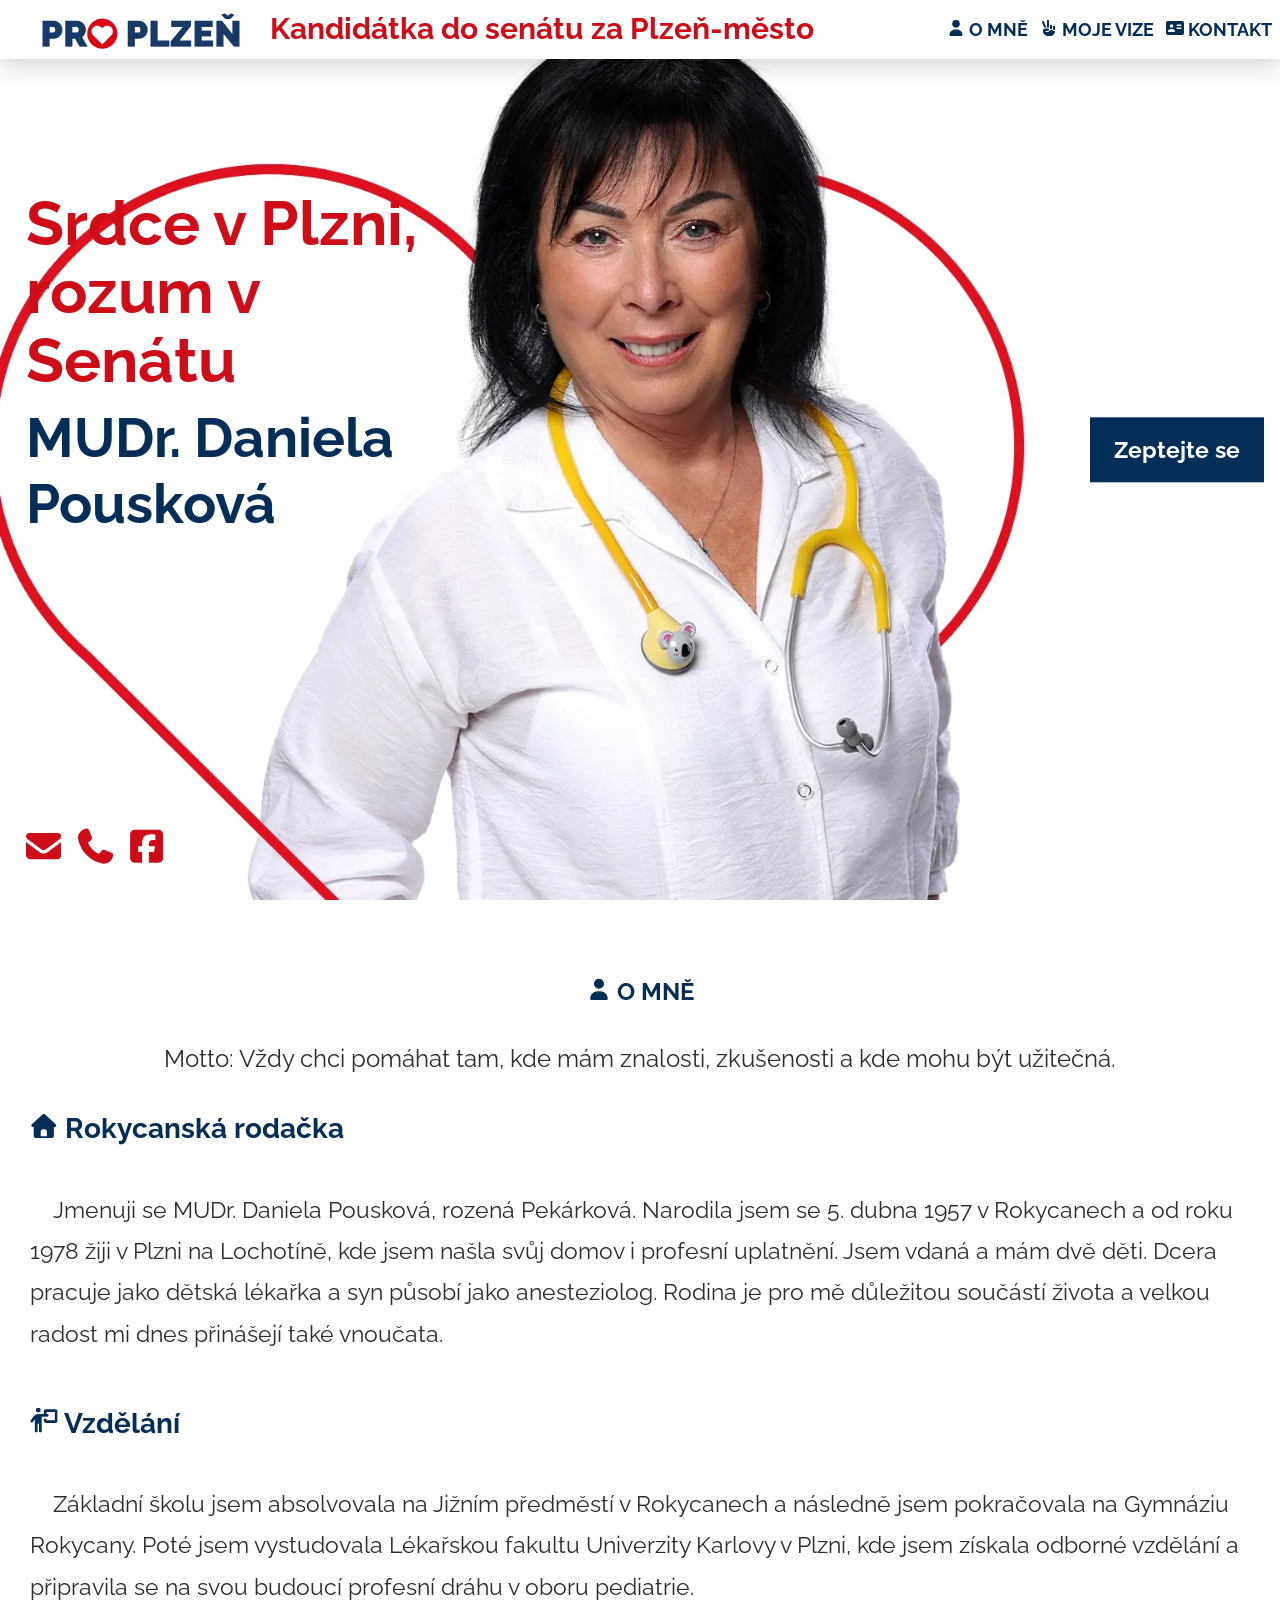
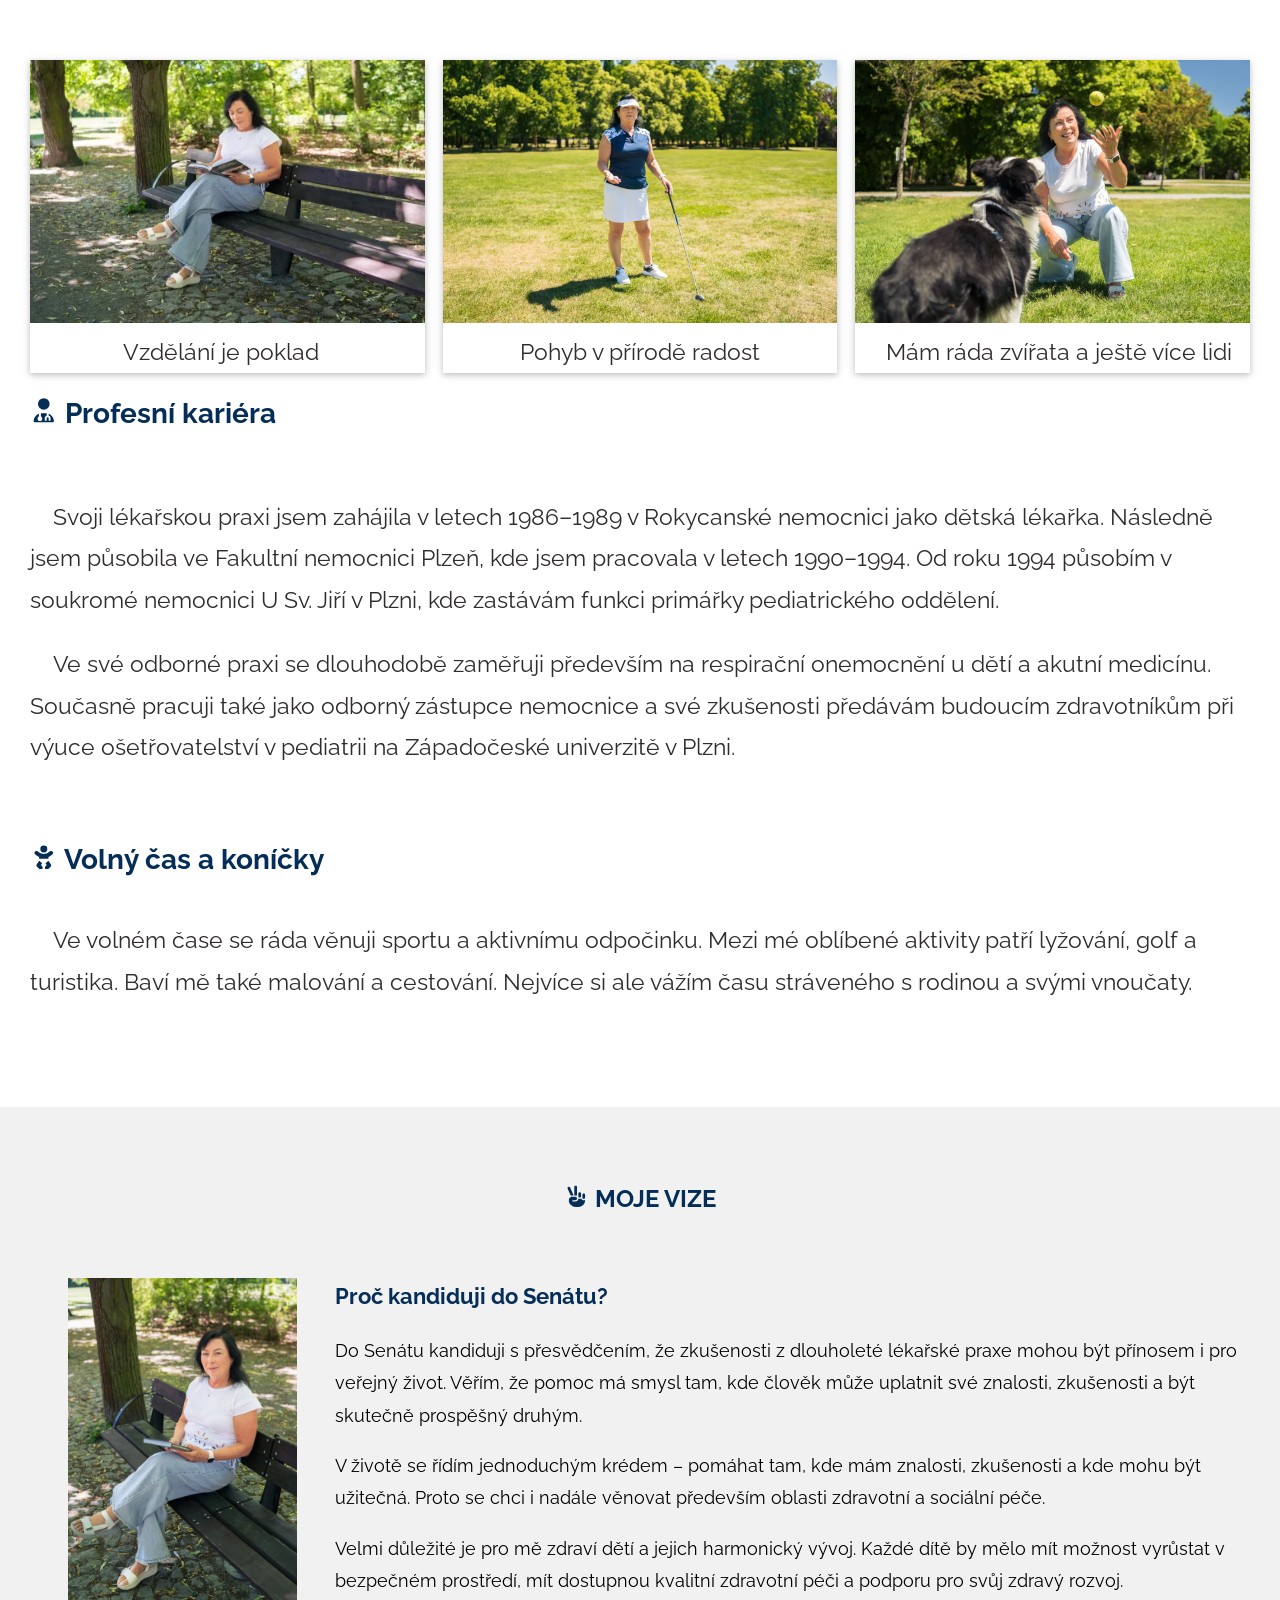
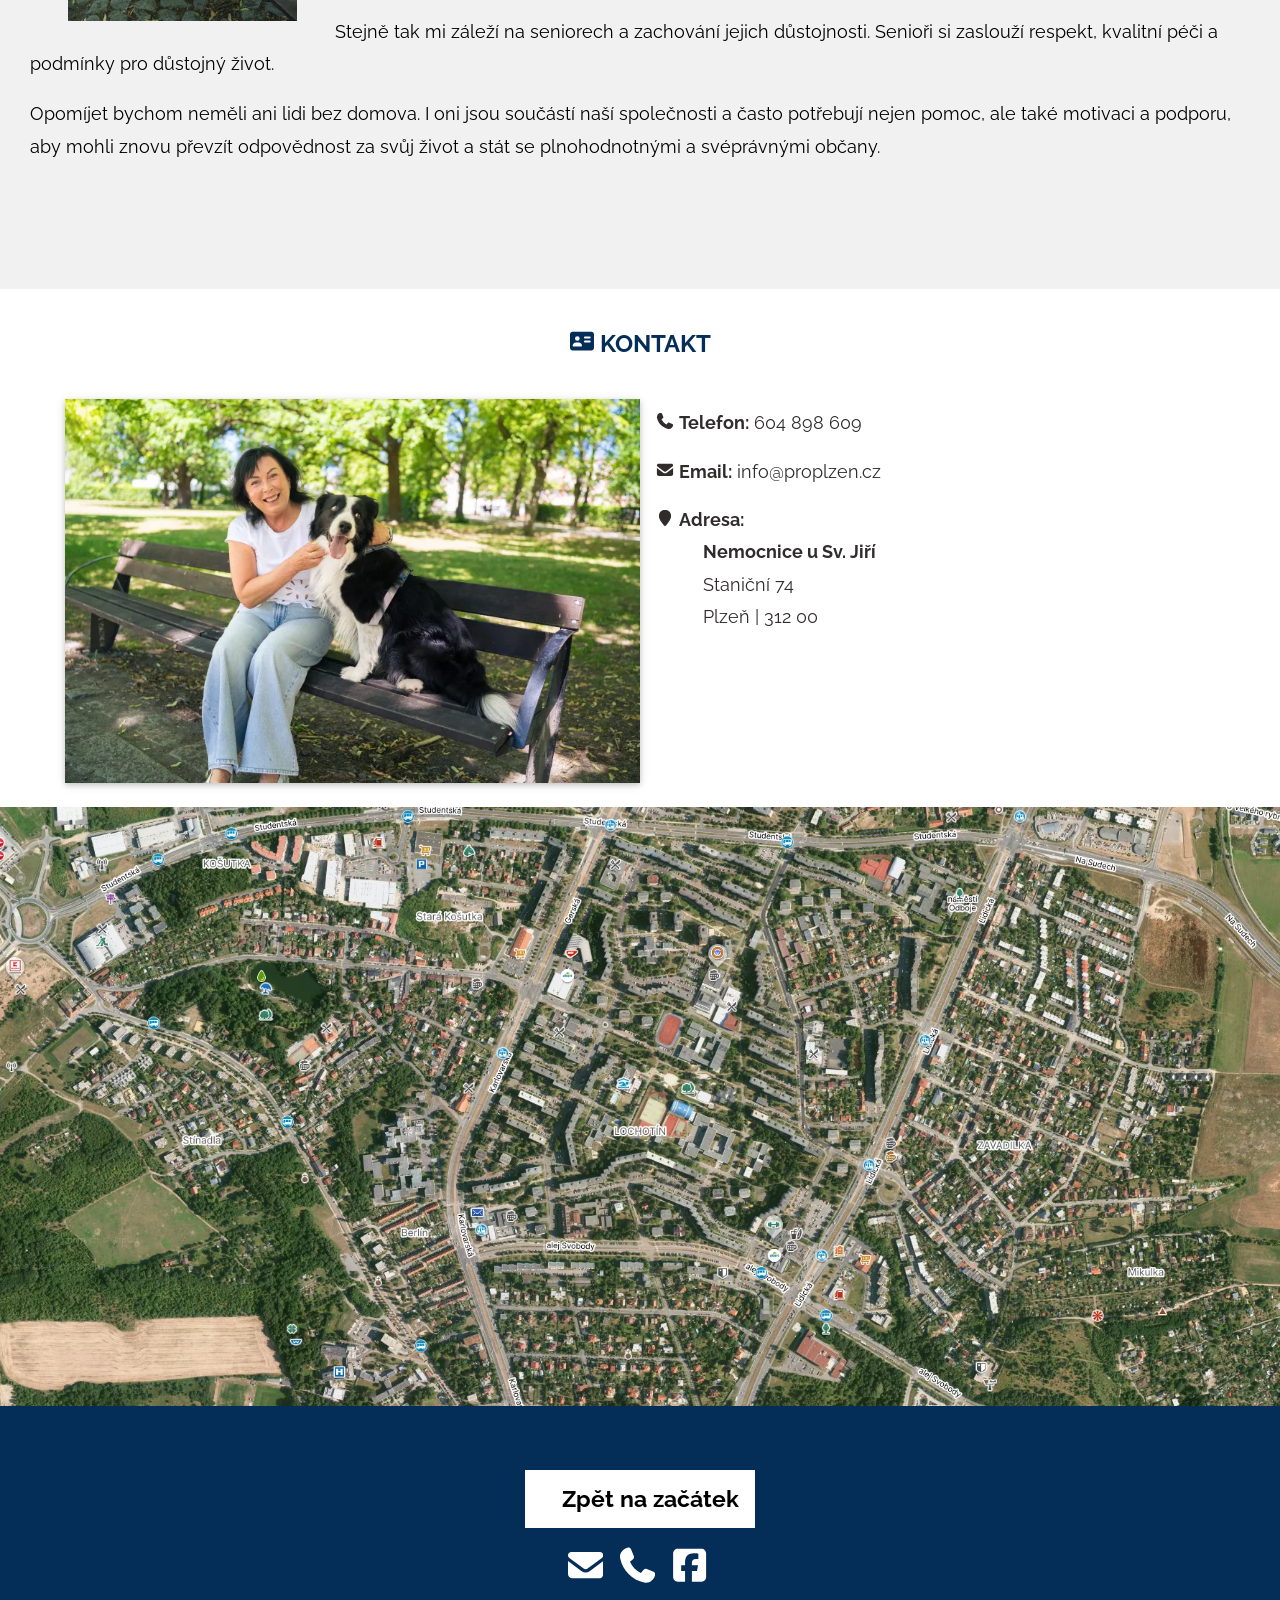
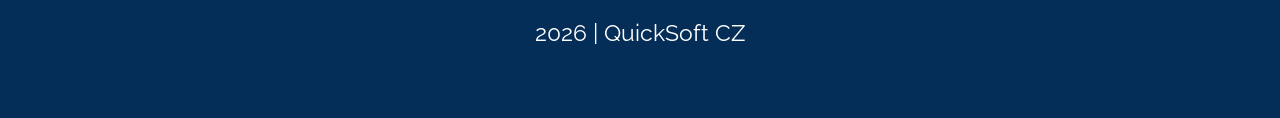
==== commit a6c16e6e: "Vylepšení vzhledu" ====
--- a/index.html
+++ b/index.html
@@ -22,4 +22,4 @@
 						"areaServed":"CZ"
 					}
 				}
-			}</script><title>MUDr. Daniela Pousková - kandidátka do senátu</title><meta name="viewport" content="width=device-width,initial-scale=1"><meta name="author" content="QuickSoft CZ"><meta name="robots" content="index, follow"><meta name="title" property="og:title" content="MUDr. Daniela Pousková - kandidátka do senátu"><meta name="description" property="og:description" content="Oficiální stránky kandidátky do senátu Pouskové"><meta name="keywords" property="og:keywords" content="MUDr. Daniela Pousková, kandidátka, senát české republiky, pediatr, pediatrička, senátorka"><meta property="og:type" content="website"><meta property="og:site_name" content="pouskova.cz"><meta property="og:locale" content="cs_CS"><meta property="og:url" content="https://pouskova.cz/index.html"><meta property="og:image" content="https://pouskova.cz/img/logoSocial.webp"><meta property="og:image:alt" content="MUDr. Daniela Pousková - kandidátka do senátu"><meta name="twitter:card" content="summary"><meta name="twitter:title" content="MUDr. Daniela Pousková - kandidátka do senátu"><meta name="twitter:description" content="Oficiální stránky kandidátky do senátu Pouskové"><meta name="twitter:image" content="https://pouskova.cz/img/twitter.webp"><link rel="stylesheet" href="styles.min.css?v=1.0.5"><script src="scripts.min.js?v=1.0.5"></script><link rel="apple-touch-icon" sizes="180x180" href="./img/icons/icon-180x180.png"><link rel="icon" type="image/x-icon" sizes="48x48" href="./img/icons/favicon.ico"><link rel="icon" type="image/png" sizes="32x32" href="./img/icons/icon-32x32.png"><link rel="icon" type="image/png" sizes="16x16" href="./img/icons/icon-16x16.png"><link rel="manifest" href="./site.webmanifest"><link rel="canonical" href="https://pouskova.cz/"></head><body><div class="w3-overlay w3-hide-large w3-animate-opacity menuCloser" title="Zavři menu" id="myOverlay"></div><div class="w3-top"><div class="w3-bar w3-white" id="myNavbar"><a href="#home" class="w3-bar-item logoWrapp"><img class="logo" alt="logo" src="img/logoObdelnik.webp"></a><div class="w3-center w3-hide-small w3-hide-medium"><div class="w3-bar-item text">Kandidátka do senátu za Plzeň-město</div></div><div class="w3-right w3-hide-small w3-hide-medium"><a href="#about" class="w3-bar-item w3-large w3-button"><svg class="fa"><use xlink:href="sprites/fa-solid.svg#user"></use></svg> O MNĚ </a><a href="#why" class="w3-bar-item w3-large w3-button"><svg class="fa"><use xlink:href="sprites/fa-solid.svg#hand-peace"></use></svg> MOJE VIZE </a><a href="#contact" class="w3-bar-item w3-large w3-button"><svg class="fa"><use xlink:href="sprites/fa-solid.svg#address-card"></use></svg> KONTAKT</a></div><span class="menuOpener w3-bar-item w3-button w3-right w3-hide-large"><svg class="fa"><use xlink:href="sprites/fa-solid.svg#bars"></use></svg></span></div></div><nav class="menuCloser w3-sidebar w3-bar-block color-1 w3-card w3-animate-left w3-hide-large w3-large" id="mySidebar"><span class="w3-bar-item w3-button w3-xlarge w3-padding-16"><svg class="fa w3-right"><use xlink:href="sprites/fa-solid.svg#close"></use></svg> </span><a href="#about" class="w3-bar-item w3-button w3-right-align">O MNĚ</a> <a href="#why" class="w3-bar-item w3-button w3-right-align">MOJE VIZE</a> <a href="#contact" class="w3-bar-item w3-button w3-right-align">KONTAKT</a></nav><header class="w3-display-container" id="home"><div class="bigTitle w3-text-white"><h1>Srdce v Plzni,<br>rozum v Senátu</h1><h2>MUDr. Daniela Pousková</h2></div><a href="#contact" class="w3-button askButton w3-padding-large w3-margin-right w3-hide-small w3-display-right w3-hide-medium">Zeptejte se</a><div class="contactIcons"><a href="mailto:&#105;&#110;&#102;&#111;&#64;&#112;&#114;&#111;&#112;&#108;&#122;&#101;&#110;&#46;&#99;&#122;" rel="nofollow" class="w3-hover-opacity"><svg class="fa"><use xlink:href="sprites/fa-solid.svg#envelope"></use></svg> </a><a href="tel:+420604898609" rel="nofollow" class="w3-hover-opacity"><svg class="fa"><use xlink:href="sprites/fa-solid.svg#phone"></use></svg> </a><a href="https://www.facebook.com/profile.php?id=61589358617683" target="_blank" rel="nofollow" class="w3-hover-opacity"><svg class="fa"><use xlink:href="sprites/fa-brands.svg#facebook-square"></use></svg></a></div></header><section class="w3-container" id="about"><h3 class="w3-center"><svg class="fa"><use xlink:href="sprites/fa-solid.svg#user"></use></svg> O MNĚ</h3><p class="w3-center w3-xlarge">Motto: Vždy chci pomáhat tam, kde mám znalosti, zkušenosti a kde mohu být užitečná.</p><div class="w3-section"><div class="header"><svg class="fa"><use xlink:href="sprites/fa-solid.svg#home"></use></svg> Rokycanská rodačka</div><div class="text">Jmenuji se MUDr. Daniela Pousková, rozená Pekárková. Narodila jsem se 5. dubna 1957 v Rokycanech a od roku 1978 žiji v Plzni na Lochotíně, kde jsem našla svůj domov i profesní uplatnění. Jsem vdaná a mám dvě děti. Dcera pracuje jako dětská lékařka a syn působí jako anesteziolog. Rodina je pro mě důležitou součástí života a velkou radost mi dnes přinášejí také vnoučata.</div></div><div class="w3-section"><div class="header"><svg class="fa"><use xlink:href="sprites/fa-solid.svg#person-chalkboard"></use></svg> Vzdělání</div><div class="text">Základní školu jsem absolvovala na Jižním předměstí v Rokycanech a následně jsem pokračovala na Gymnáziu Rokycany. Poté jsem vystudovala Lékařskou fakultu Univerzity Karlovy v Plzni, kde jsem získala odborné vzdělání a připravila se na svou budoucí profesní dráhu v oboru pediatrie.</div></div><div class="w3-row gallery w3-center"><div class="w3-third"><div class="w3-card"><picture><source srcset="imgResized/pouskova01-480.webp" media="(max-width: 768px)"><source srcset="imgResized/pouskova01-768.webp" media="(max-width: 1200px)"><source srcset="imgResized/pouskova01-1200.webp" media="(max-width: 1600px)"><img src="img/pouskova01.webp" class="w3-image" alt="MUDr. Daniela Pousková - vzdělání je poklad"></picture><div class="w3-container"><span>Vzdělání je poklad</span></div></div></div><div class="w3-third"><div class="w3-card"><picture><source srcset="imgResized/pouskova07-480.webp" media="(max-width: 768px)"><source srcset="imgResized/pouskova07-768.webp" media="(max-width: 1200px)"><source srcset="imgResized/pouskova07-1200.webp" media="(max-width: 1600px)"><img src="img/pouskova07.webp" class="w3-image" alt="MUDr. Daniela Pousková - pohyb v přírodě radost"></picture><div class="w3-container"><span>Pohyb v přírodě radost</span></div></div></div><div class="w3-third"><div class="w3-card"><picture><source srcset="imgResized/pouskova04-480.webp" media="(max-width: 768px)"><source srcset="imgResized/pouskova04-768.webp" media="(max-width: 1200px)"><source srcset="imgResized/pouskova04-1200.webp" media="(max-width: 1600px)"><img src="img/pouskova04.webp" class="w3-image" alt="MUDr. Daniela Pousková - mám ráda zvířata a ještě více lidi"></picture><div class="w3-container"><span>Mám ráda zvířata a ještě více lidi</span></div></div></div></div><div class="w3-section"><div class="header"><svg class="fa"><use xlink:href="sprites/fa-solid.svg#user-doctor"></use></svg> Profesní kariéra</div><div class="text"><p>Svoji lékařskou praxi jsem zahájila v letech 1986–1989 v Rokycanské nemocnici jako dětská lékařka. Následně jsem působila ve Fakultní nemocnici Plzeň, kde jsem pracovala v letech 1990–1994. Od roku 1994 působím v soukromé nemocnici U Sv. Jiří v Plzni, kde zastávám funkci primářky pediatrického oddělení.</p><p>Ve své odborné praxi se dlouhodobě zaměřuji především na respirační onemocnění u dětí a akutní medicínu. Současně pracuji také jako odborný zástupce nemocnice a své zkušenosti předávám budoucím zdravotníkům při výuce ošetřovatelství v pediatrii na Západočeské univerzitě v Plzni.</p></div></div><div class="w3-section"><div class="header"><svg class="fa"><use xlink:href="sprites/fa-solid.svg#baby"></use></svg> Volný čas a koníčky</div><div class="text">Ve volném čase se ráda věnuji sportu a aktivnímu odpočinku. Mezi mé oblíbené aktivity patří lyžování, golf a turistika. Baví mě také malování a cestování. Nejvíce si ale vážím času stráveného s rodinou a svými vnoučaty.</div></div></section><section class="w3-container w3-light-grey" id="why"><h3 class="w3-center"><svg class="fa"><use xlink:href="sprites/fa-solid.svg#hand-peace"></use></svg> MOJE VIZE</h3><div class="w3-row w3-padding-48"><div class="w3-quarter gallery w3-center"><picture><source srcset="imgResized/pouskova02-480.webp" media="(max-width: 768px)"><source srcset="imgResized/pouskova02-768.webp" media="(max-width: 1200px)"><source srcset="imgResized/pouskova02-1200.webp" media="(max-width: 1600px)"><img src="img/pouskova02.webp" class="portrait" alt="MUDr. Daniela Pousková - chci lepší svět pro lidi i zvířata"></picture></div><div class="w3-large"><div class="header">Proč kandiduji do Senátu?</div><p>Do Senátu kandiduji s přesvědčením, že zkušenosti z dlouholeté lékařské praxe mohou být přínosem i pro veřejný život. Věřím, že pomoc má smysl tam, kde člověk může uplatnit své znalosti, zkušenosti a být skutečně prospěšný druhým.</p><p>V životě se řídím jednoduchým krédem – pomáhat tam, kde mám znalosti, zkušenosti a kde mohu být užitečná. Proto se chci i nadále věnovat především oblasti zdravotní a sociální péče.</p><p>Velmi důležité je pro mě zdraví dětí a jejich harmonický vývoj. Každé dítě by mělo mít možnost vyrůstat v bezpečném prostředí, mít dostupnou kvalitní zdravotní péči a podporu pro svůj zdravý rozvoj.</p><p>Stejně tak mi záleží na seniorech a zachování jejich důstojnosti. Senioři si zaslouží respekt, kvalitní péči a podmínky pro důstojný život.</p><p>Opomíjet bychom neměli ani lidi bez domova. I oni jsou součástí naší společnosti a často potřebují nejen pomoc, ale také motivaci a podporu, aby mohli znovu převzít odpovědnost za svůj život a stát se plnohodnotnými a svéprávnými občany.</p></div></div></section><section class="w3-container" id="contact"><h3 class="w3-center"><svg class="fa"><use xlink:href="sprites/fa-solid.svg#address-card"></use></svg> KONTAKT</h3><div class="w3-row w3-padding-24"><div class="w3-half w3-large w3-right"><div class="w3-padding"><svg class="fa"><use xlink:href="sprites/fa-solid.svg#phone"></use></svg> <strong>Telefon:</strong> <a href="tel:+420604898609">604 898 609</a></div><div class="w3-padding"><svg class="fa"><use xlink:href="sprites/fa-solid.svg#envelope"></use></svg> <strong>Email:</strong><a href="mailto:&#105;&#110;&#102;&#111;&#64;&#112;&#114;&#111;&#112;&#108;&#122;&#101;&#110;&#46;&#99;&#122;"> &#105;&#110;&#102;&#111;&#64;&#112;&#114;&#111;&#112;&#108;&#122;&#101;&#110;&#46;&#99;&#122;</a></div><div class="w3-padding"><svg class="fa"><use xlink:href="sprites/fa-solid.svg#map-marker"></use></svg> <strong>Adresa:</strong> <a href="https://mapy.com/s/rezaresecu" target="_blank"><address><b>Nemocnice u Sv. Jiří</b><br>Staniční 74<br>Plzeň | 312 00</address></a></div></div><div class="w3-half gallery"><picture><source srcset="imgResized/pouskova06-480.webp" media="(max-width: 1000px)"><source srcset="imgResized/pouskova06-768.webp" media="(max-width: 1400px)"><source srcset="imgResized/pouskova06-1200.webp" media="(max-width: 2000px)"><img src="img/pouskova06.webp" alt="Plzeň je město kde ráda žiji." class="w3-card-2 w3-image w3-hover-opacity photoDominanta w3-right"></picture></div></div><div class="w3-row w3-center"><div><a href="https://mapy.com/s/rezaresecu" target="_blank"><picture><source srcset="imgResized/map-480.webp" media="(max-width: 500px)"><source srcset="imgResized/map-768.webp" media="(max-width: 800px)"><source srcset="imgResized/map-1200.webp" media="(max-width: 1200px)"><img src="./img/map.webp" alt="Náhled mapy" class="w3-image fullSize"></picture></a></div></div></section><footer class="w3-center color-2 w3-padding-64"><a href="#home" class="w3-button w3-white"><span class="fa fa-arrow-up w3-margin-right"></span>Zpět na začátek</a><div class="w3-section contactIcons"><a href="mailto:&#105;&#110;&#102;&#111;&#64;&#112;&#114;&#111;&#112;&#108;&#122;&#101;&#110;&#46;&#99;&#122;" rel="nofollow" class="w3-hover-opacity w3-text-white"><svg class="fa"><use xlink:href="sprites/fa-solid.svg#envelope"></use></svg> </a><a href="tel:+420604898609" rel="nofollow" class="w3-hover-opacity w3-text-white"><svg class="fa"><use xlink:href="sprites/fa-solid.svg#phone"></use></svg> </a><a href="https://www.facebook.com/profile.php?id=61589358617683" target="_blank" rel="nofollow" class="w3-hover-opacity w3-text-white"><svg class="fa"><use xlink:href="sprites/fa-brands.svg#facebook-square"></use></svg></a></div><div>2026 | <a href="https://quicksoft.cz" rel="nofollow" target="_blank" title="Otevři stránky autora">QuickSoft CZ</a> <img src="https://tracker.stanislav.eu/track.php?site=pouskova.cz" class="w3-hide" alt="Visitor Tracking"></div></footer><div id="modal" class="w3-modal w3-black"><span class="w3-button w3-xxlarge w3-black w3-display-topright" title="Zavřít okno"><svg class="fa w3-right"><use xlink:href="sprites/fa-solid.svg#close"></use></svg></span><div class="w3-modal-content w3-animate-zoom w3-center w3-transparent"><img id="modalImage" class="w3-image" alt="popisek" src="./img/pouskova01.webp"><p id="caption" class="w3-opacity w3-large"></p></div></div></body></html>+			}</script><title>MUDr. Daniela Pousková - kandidátka do senátu</title><meta name="viewport" content="width=device-width,initial-scale=1"><meta name="author" content="QuickSoft CZ"><meta name="robots" content="index, follow"><meta name="title" property="og:title" content="MUDr. Daniela Pousková - kandidátka do senátu"><meta name="description" property="og:description" content="Oficiální stránky kandidátky do senátu Pouskové"><meta name="keywords" property="og:keywords" content="MUDr. Daniela Pousková, kandidátka, senát české republiky, pediatr, pediatrička, senátorka"><meta property="og:type" content="website"><meta property="og:site_name" content="pouskova.cz"><meta property="og:locale" content="cs_CS"><meta property="og:url" content="https://pouskova.cz/index.html"><meta property="og:image" content="https://pouskova.cz/img/logoSocial.webp"><meta property="og:image:alt" content="MUDr. Daniela Pousková - kandidátka do senátu"><meta name="twitter:card" content="summary"><meta name="twitter:title" content="MUDr. Daniela Pousková - kandidátka do senátu"><meta name="twitter:description" content="Oficiální stránky kandidátky do senátu Pouskové"><meta name="twitter:image" content="https://pouskova.cz/img/twitter.webp"><link rel="stylesheet" href="styles.min.css?v=1.0.7"><script src="scripts.min.js?v=1.0.7"></script><link rel="apple-touch-icon" sizes="180x180" href="./img/icons/icon-180x180.png"><link rel="icon" type="image/x-icon" sizes="48x48" href="./img/icons/favicon.ico"><link rel="icon" type="image/png" sizes="32x32" href="./img/icons/icon-32x32.png"><link rel="icon" type="image/png" sizes="16x16" href="./img/icons/icon-16x16.png"><link rel="manifest" href="./site.webmanifest"><link rel="canonical" href="https://pouskova.cz/"></head><body><div class="w3-overlay w3-hide-large w3-animate-opacity menuCloser" title="Zavři menu" id="myOverlay"></div><div class="w3-top"><div class="w3-bar w3-white" id="myNavbar"><a href="#home" class="w3-bar-item logoWrapp"><img class="logo" alt="logo" src="img/logoObdelnik.webp"></a><div class="w3-center w3-hide-small w3-hide-medium"><div class="w3-bar-item text">Kandidátka do senátu za Plzeň-město</div></div><div class="w3-right w3-hide-small w3-hide-medium"><a href="#about" class="w3-bar-item w3-large w3-button"><svg class="fa"><use xlink:href="sprites/fa-solid.svg#user"></use></svg> O MNĚ </a><a href="#why" class="w3-bar-item w3-large w3-button"><svg class="fa"><use xlink:href="sprites/fa-solid.svg#hand-peace"></use></svg> MOJE VIZE </a><a href="#contact" class="w3-bar-item w3-large w3-button"><svg class="fa"><use xlink:href="sprites/fa-solid.svg#address-card"></use></svg> KONTAKT</a></div><span class="menuOpener w3-bar-item w3-button w3-right w3-hide-large"><svg class="fa"><use xlink:href="sprites/fa-solid.svg#bars"></use></svg></span></div></div><nav class="menuCloser w3-sidebar w3-bar-block color-1 w3-card w3-animate-left w3-hide-large w3-large" id="mySidebar"><span class="w3-bar-item w3-button w3-xlarge w3-padding-16"><svg class="fa w3-right"><use xlink:href="sprites/fa-solid.svg#close"></use></svg> </span><a href="#about" class="w3-bar-item w3-button w3-right-align">O MNĚ</a> <a href="#why" class="w3-bar-item w3-button w3-right-align">MOJE VIZE</a> <a href="#contact" class="w3-bar-item w3-button w3-right-align">KONTAKT</a></nav><header class="w3-display-container" id="home"><div class="bigTitle w3-text-white"><h1>Srdce v Plzni,<br>rozum v Senátu</h1><h2>MUDr. Daniela Pousková</h2></div><a href="#contact" class="w3-button askButton w3-padding-large w3-margin-right w3-hide-small w3-display-right w3-hide-medium">Zeptejte se</a><div class="contactIcons"><a href="mailto:&#105;&#110;&#102;&#111;&#64;&#112;&#114;&#111;&#112;&#108;&#122;&#101;&#110;&#46;&#99;&#122;" rel="nofollow" class="w3-hover-opacity"><svg class="fa"><use xlink:href="sprites/fa-solid.svg#envelope"></use></svg> </a><a href="tel:+420604898609" rel="nofollow" class="w3-hover-opacity"><svg class="fa"><use xlink:href="sprites/fa-solid.svg#phone"></use></svg> </a><a href="https://www.facebook.com/profile.php?id=61589358617683" target="_blank" rel="nofollow" class="w3-hover-opacity"><svg class="fa"><use xlink:href="sprites/fa-brands.svg#facebook-square"></use></svg></a></div></header><section class="w3-container" id="about"><h3 class="w3-center"><svg class="fa"><use xlink:href="sprites/fa-solid.svg#user"></use></svg> O MNĚ</h3><p class="w3-center w3-xlarge">Motto: Vždy chci pomáhat tam, kde mám znalosti, zkušenosti a kde mohu být užitečná.</p><div class="w3-section"><div class="header"><svg class="fa"><use xlink:href="sprites/fa-solid.svg#home"></use></svg> Rokycanská rodačka</div><div class="text">Jmenuji se MUDr. Daniela Pousková, rozená Pekárková. Narodila jsem se 5. dubna 1957 v Rokycanech a od roku 1978 žiji v Plzni na Lochotíně, kde jsem našla svůj domov i profesní uplatnění. Jsem vdaná a mám dvě děti. Dcera pracuje jako dětská lékařka a syn působí jako anesteziolog. Rodina je pro mě důležitou součástí života a velkou radost mi dnes přinášejí také vnoučata.</div></div><div class="w3-section"><div class="header"><svg class="fa"><use xlink:href="sprites/fa-solid.svg#person-chalkboard"></use></svg> Vzdělání</div><div class="text">Základní školu jsem absolvovala na Jižním předměstí v Rokycanech a následně jsem pokračovala na Gymnáziu Rokycany. Poté jsem vystudovala Lékařskou fakultu Univerzity Karlovy v Plzni, kde jsem získala odborné vzdělání a připravila se na svou budoucí profesní dráhu v oboru pediatrie.</div></div><div class="w3-row gallery w3-center"><div class="w3-third"><div class="w3-card"><picture><source srcset="imgResized/pouskova01-480.webp" media="(max-width: 768px)"><source srcset="imgResized/pouskova01-768.webp" media="(max-width: 1200px)"><source srcset="imgResized/pouskova01-1200.webp" media="(max-width: 1600px)"><img src="img/pouskova01.webp" class="w3-image" alt="MUDr. Daniela Pousková - vzdělání je poklad"></picture><div class="w3-container"><span>Vzdělání je poklad</span></div></div></div><div class="w3-third"><div class="w3-card"><picture><source srcset="imgResized/pouskova07-480.webp" media="(max-width: 768px)"><source srcset="imgResized/pouskova07-768.webp" media="(max-width: 1200px)"><source srcset="imgResized/pouskova07-1200.webp" media="(max-width: 1600px)"><img src="img/pouskova07.webp" class="w3-image" alt="MUDr. Daniela Pousková - pohyb v přírodě radost"></picture><div class="w3-container"><span>Pohyb v přírodě radost</span></div></div></div><div class="w3-third"><div class="w3-card"><picture><source srcset="imgResized/pouskova04-480.webp" media="(max-width: 768px)"><source srcset="imgResized/pouskova04-768.webp" media="(max-width: 1200px)"><source srcset="imgResized/pouskova04-1200.webp" media="(max-width: 1600px)"><img src="img/pouskova04.webp" class="w3-image" alt="MUDr. Daniela Pousková - mám ráda zvířata a ještě více lidi"></picture><div class="w3-container"><span>Mám ráda zvířata a ještě více lidi</span></div></div></div></div><div class="w3-section"><div class="header"><svg class="fa"><use xlink:href="sprites/fa-solid.svg#user-doctor"></use></svg> Profesní kariéra</div><div class="text"><p>Svoji lékařskou praxi jsem zahájila v letech 1986–1989 v Rokycanské nemocnici jako dětská lékařka. Následně jsem působila ve Fakultní nemocnici Plzeň, kde jsem pracovala v letech 1990–1994. Od roku 1994 působím v soukromé nemocnici U Sv. Jiří v Plzni, kde zastávám funkci primářky pediatrického oddělení.</p><p>Ve své odborné praxi se dlouhodobě zaměřuji především na respirační onemocnění u dětí a akutní medicínu. Současně pracuji také jako odborný zástupce nemocnice a své zkušenosti předávám budoucím zdravotníkům při výuce ošetřovatelství v pediatrii na Západočeské univerzitě v Plzni.</p></div></div><div class="w3-section"><div class="header"><svg class="fa"><use xlink:href="sprites/fa-solid.svg#baby"></use></svg> Volný čas a koníčky</div><div class="text">Ve volném čase se ráda věnuji sportu a aktivnímu odpočinku. Mezi mé oblíbené aktivity patří lyžování, golf a turistika. Baví mě také malování a cestování. Nejvíce si ale vážím času stráveného s rodinou a svými vnoučaty.</div></div></section><section class="w3-container w3-light-grey" id="why"><h3 class="w3-center"><svg class="fa"><use xlink:href="sprites/fa-solid.svg#hand-peace"></use></svg> MOJE VIZE</h3><div class="w3-row w3-padding-48"><div class="w3-quarter gallery w3-center"><picture><source srcset="imgResized/pouskova02-480.webp" media="(max-width: 768px)"><source srcset="imgResized/pouskova02-768.webp" media="(max-width: 1200px)"><source srcset="imgResized/pouskova02-1200.webp" media="(max-width: 1600px)"><img src="img/pouskova02.webp" class="portrait" alt="MUDr. Daniela Pousková - chci lepší svět pro lidi i zvířata"></picture></div><div class="w3-large"><div class="header">Proč kandiduji do Senátu?</div><p>Do Senátu kandiduji s přesvědčením, že zkušenosti z dlouholeté lékařské praxe mohou být přínosem i pro veřejný život. Věřím, že pomoc má smysl tam, kde člověk může uplatnit své znalosti, zkušenosti a být skutečně prospěšný druhým.</p><p>V životě se řídím jednoduchým krédem – pomáhat tam, kde mám znalosti, zkušenosti a kde mohu být užitečná. Proto se chci i nadále věnovat především oblasti zdravotní a sociální péče.</p><p>Velmi důležité je pro mě zdraví dětí a jejich harmonický vývoj. Každé dítě by mělo mít možnost vyrůstat v bezpečném prostředí, mít dostupnou kvalitní zdravotní péči a podporu pro svůj zdravý rozvoj.</p><p>Stejně tak mi záleží na seniorech a zachování jejich důstojnosti. Senioři si zaslouží respekt, kvalitní péči a podmínky pro důstojný život.</p><p>Opomíjet bychom neměli ani lidi bez domova. I oni jsou součástí naší společnosti a často potřebují nejen pomoc, ale také motivaci a podporu, aby mohli znovu převzít odpovědnost za svůj život a stát se plnohodnotnými a svéprávnými občany.</p></div></div></section><section class="w3-container" id="contact"><h3 class="w3-center"><svg class="fa"><use xlink:href="sprites/fa-solid.svg#address-card"></use></svg> KONTAKT</h3><div class="w3-row w3-padding-24"><div class="w3-half w3-large w3-right"><div class="w3-padding"><svg class="fa"><use xlink:href="sprites/fa-solid.svg#phone"></use></svg> <strong>Telefon:</strong> <a href="tel:+420604898609">604 898 609</a></div><div class="w3-padding"><svg class="fa"><use xlink:href="sprites/fa-solid.svg#envelope"></use></svg> <strong>Email:</strong><a href="mailto:&#105;&#110;&#102;&#111;&#64;&#112;&#114;&#111;&#112;&#108;&#122;&#101;&#110;&#46;&#99;&#122;"> &#105;&#110;&#102;&#111;&#64;&#112;&#114;&#111;&#112;&#108;&#122;&#101;&#110;&#46;&#99;&#122;</a></div><div class="w3-padding"><svg class="fa"><use xlink:href="sprites/fa-solid.svg#map-marker"></use></svg> <strong>Adresa:</strong> <a href="https://mapy.com/s/rezaresecu" target="_blank"><address><div><b>Nemocnice u Sv. Jiří</b></div><div>Staniční 74</div><div>Plzeň | 312 00</div></address></a></div></div><div class="w3-half gallery"><picture><source srcset="imgResized/pouskova06-480.webp" media="(max-width: 1000px)"><source srcset="imgResized/pouskova06-768.webp" media="(max-width: 1400px)"><source srcset="imgResized/pouskova06-1200.webp" media="(max-width: 2000px)"><img src="img/pouskova06.webp" alt="Plzeň je město kde ráda žiji." class="w3-card-2 w3-image w3-hover-opacity photoDominanta w3-right"></picture></div></div><div class="w3-row w3-center"><div><a href="https://mapy.com/s/rezaresecu" target="_blank"><picture><source srcset="imgResized/map-480.webp" media="(max-width: 500px)"><source srcset="imgResized/map-768.webp" media="(max-width: 800px)"><source srcset="imgResized/map-1200.webp" media="(max-width: 1200px)"><img src="./img/map.webp" alt="Náhled mapy" class="w3-image fullSize"></picture></a></div></div></section><footer class="w3-center color-2 w3-padding-64"><a href="#home" class="w3-button w3-white"><span class="fa fa-arrow-up w3-margin-right"></span>Zpět na začátek</a><div class="w3-section contactIcons"><a href="mailto:&#105;&#110;&#102;&#111;&#64;&#112;&#114;&#111;&#112;&#108;&#122;&#101;&#110;&#46;&#99;&#122;" rel="nofollow" class="w3-hover-opacity w3-text-white"><svg class="fa"><use xlink:href="sprites/fa-solid.svg#envelope"></use></svg> </a><a href="tel:+420604898609" rel="nofollow" class="w3-hover-opacity w3-text-white"><svg class="fa"><use xlink:href="sprites/fa-solid.svg#phone"></use></svg> </a><a href="https://www.facebook.com/profile.php?id=61589358617683" target="_blank" rel="nofollow" class="w3-hover-opacity w3-text-white"><svg class="fa"><use xlink:href="sprites/fa-brands.svg#facebook-square"></use></svg></a></div><div>2026 | <a href="https://quicksoft.cz" rel="nofollow" target="_blank" title="Otevři stránky autora">QuickSoft CZ</a> <img src="https://tracker.stanislav.eu/track.php?site=pouskova.cz" class="w3-hide" alt="Visitor Tracking"></div></footer><div id="modal" class="w3-modal w3-black"><span class="w3-button w3-xxlarge w3-black w3-display-topright" title="Zavřít okno"><svg class="fa w3-right"><use xlink:href="sprites/fa-solid.svg#close"></use></svg></span><div class="w3-modal-content w3-animate-zoom w3-center w3-transparent"><img id="modalImage" class="w3-image" alt="popisek" src="./img/pouskova01.webp"><p id="caption" class="w3-opacity w3-large"></p></div></div></body></html>
--- a/styles.min.css
+++ b/styles.min.css
@@ -1 +1 @@
-@font-face{font-family:'Raleway';font-style:italic;font-weight:400;font-display:swap;src:url(fonts/raleWayItalicExt.woff2) format('woff2');unicode-range:U+0100-02BA,U+02BD-02C5,U+02C7-02CC,U+02CE-02D7,U+02DD-02FF,U+0304,U+0308,U+0329,U+1D00-1DBF,U+1E00-1E9F,U+1EF2-1EFF,U+2020,U+20A0-20AB,U+20AD-20C0,U+2113,U+2C60-2C7F,U+A720-A7FF}@font-face{font-family:'Raleway';font-style:italic;font-weight:400;font-display:swap;src:url(fonts/raleWayItalic.woff2) format('woff2');unicode-range:U+0000-00FF,U+0131,U+0152-0153,U+02BB-02BC,U+02C6,U+02DA,U+02DC,U+0304,U+0308,U+0329,U+2000-206F,U+20AC,U+2122,U+2191,U+2193,U+2212,U+2215,U+FEFF,U+FFFD}@font-face{font-family:'Raleway';font-style:italic;font-weight:700;font-display:swap;src:url(fonts/raleWayBoldItalicExt.woff2) format('woff2');unicode-range:U+0100-02BA,U+02BD-02C5,U+02C7-02CC,U+02CE-02D7,U+02DD-02FF,U+0304,U+0308,U+0329,U+1D00-1DBF,U+1E00-1E9F,U+1EF2-1EFF,U+2020,U+20A0-20AB,U+20AD-20C0,U+2113,U+2C60-2C7F,U+A720-A7FF}@font-face{font-family:'Raleway';font-style:italic;font-weight:700;font-display:swap;src:url(fonts/raleWayBoldItalic.woff2) format('woff2');unicode-range:U+0000-00FF,U+0131,U+0152-0153,U+02BB-02BC,U+02C6,U+02DA,U+02DC,U+0304,U+0308,U+0329,U+2000-206F,U+20AC,U+2122,U+2191,U+2193,U+2212,U+2215,U+FEFF,U+FFFD}@font-face{font-family:'Raleway';font-style:normal;font-weight:400;font-display:swap;src:url(fonts/ralelWayExt.woff2) format('woff2');unicode-range:U+0100-02BA,U+02BD-02C5,U+02C7-02CC,U+02CE-02D7,U+02DD-02FF,U+0304,U+0308,U+0329,U+1D00-1DBF,U+1E00-1E9F,U+1EF2-1EFF,U+2020,U+20A0-20AB,U+20AD-20C0,U+2113,U+2C60-2C7F,U+A720-A7FF}@font-face{font-family:'Raleway';font-style:normal;font-weight:400;font-display:swap;src:url(fonts/raleWay.woff2) format('woff2');unicode-range:U+0000-00FF,U+0131,U+0152-0153,U+02BB-02BC,U+02C6,U+02DA,U+02DC,U+0304,U+0308,U+0329,U+2000-206F,U+20AC,U+2122,U+2191,U+2193,U+2212,U+2215,U+FEFF,U+FFFD}@font-face{font-family:'Raleway';font-style:normal;font-weight:700;font-display:swap;src:url(fonts/raleWayBoldExt.woff2) format('woff2');unicode-range:U+0100-02BA,U+02BD-02C5,U+02C7-02CC,U+02CE-02D7,U+02DD-02FF,U+0304,U+0308,U+0329,U+1D00-1DBF,U+1E00-1E9F,U+1EF2-1EFF,U+2020,U+20A0-20AB,U+20AD-20C0,U+2113,U+2C60-2C7F,U+A720-A7FF}@font-face{font-family:'Raleway';font-style:normal;font-weight:700;font-display:swap;src:url(fonts/raleWayBold.woff2) format('woff2');unicode-range:U+0000-00FF,U+0131,U+0152-0153,U+02BB-02BC,U+02C6,U+02DA,U+02DC,U+0304,U+0308,U+0329,U+2000-206F,U+20AC,U+2122,U+2191,U+2193,U+2212,U+2215,U+FEFF,U+FFFD}body,h1,h2,h3,h4,h5{font-family:"Raleway",sans-serif}html{box-sizing:border-box}*,*:before,*:after{box-sizing:inherit}html{-ms-text-size-adjust:100%;-webkit-text-size-adjust:100%}body{margin:0}article,aside,details,figcaption,figure,footer,header,main,menu,nav,section{display:block}summary{display:list-item}audio,canvas,progress,video{display:inline-block}progress{vertical-align:baseline}audio:not([controls]){display:none;height:0}[hidden],template{display:none}a{background-color:transparent}a:active,a:hover{outline-width:0}abbr[title]{border-bottom:0;text-decoration:underline;text-decoration:underline dotted}b,strong{font-weight:bolder}dfn{font-style:italic}mark{background:#ff0;color:#000}small{font-size:80%}sub,sup{font-size:75%;line-height:0;position:relative;vertical-align:baseline}sub{bottom:-0.25em}sup{top:-0.5em}figure{margin:1em 40px}img{border-style:none}code,kbd,pre,samp{font-family:monospace,monospace;font-size:1em}hr{box-sizing:content-box;height:0;overflow:visible}button,input,select,textarea,optgroup{font:inherit;margin:0}optgroup{font-weight:bold}button,input{overflow:visible}button,select{text-transform:none}button,[type=button],[type=reset],[type=submit]{-webkit-appearance:button}button::-moz-focus-inner,[type=button]::-moz-focus-inner,[type=reset]::-moz-focus-inner,[type=submit]::-moz-focus-inner{border-style:none;padding:0}button:-moz-focusring,[type=button]:-moz-focusring,[type=reset]:-moz-focusring,[type=submit]:-moz-focusring{outline:1px dotted ButtonText}fieldset{border:1px solid silver;margin:0 2px;padding:.35em .625em .75em}legend{color:inherit;display:table;max-width:100%;padding:0;white-space:normal}textarea{overflow:auto}[type=checkbox],[type=radio]{padding:0}[type=number]::-webkit-inner-spin-button,[type=number]::-webkit-outer-spin-button{height:auto}[type=search]{-webkit-appearance:textfield;outline-offset:-2px}[type=search]::-webkit-search-decoration{-webkit-appearance:none}::-webkit-file-upload-button{-webkit-appearance:button;font:inherit}html,body{font-family:Verdana,sans-serif;font-size:15px;line-height:1.5}html{overflow-x:hidden}h1{font-size:36px}h2{font-size:30px}h3{font-size:24px}h4{font-size:20px}h5{font-size:18px}h6{font-size:16px}.w3-serif{font-family:serif}.w3-sans-serif{font-family:sans-serif}.w3-cursive{font-family:cursive}.w3-monospace{font-family:monospace}h1,h2,h3,h4,h5,h6{font-family:"Segoe UI",Arial,sans-serif;font-weight:400;margin:10px 0}.w3-wide{letter-spacing:4px}hr{border:0;border-top:1px solid #eee;margin:20px 0}.w3-image{max-width:100%;height:auto}img{vertical-align:middle}a{color:inherit}.w3-table,.w3-table-all{border-collapse:collapse;border-spacing:0;width:100%;display:table}.w3-table-all{border:1px solid #ccc}.w3-bordered tr,.w3-table-all tr{border-bottom:1px solid #ddd}.w3-striped tbody tr:nth-child(even){background-color:#f1f1f1}.w3-table-all tr:nth-child(odd){background-color:#fff}.w3-table-all tr:nth-child(even){background-color:#f1f1f1}.w3-hoverable tbody tr:hover,.w3-ul.w3-hoverable li:hover{background-color:#ccc}.w3-centered tr th,.w3-centered tr td{text-align:center}.w3-table td,.w3-table th,.w3-table-all td,.w3-table-all th{padding:8px 8px;display:table-cell;text-align:left;vertical-align:top}.w3-table th:first-child,.w3-table td:first-child,.w3-table-all th:first-child,.w3-table-all td:first-child{padding-left:16px}.w3-btn,.w3-button{border:0;display:inline-block;padding:8px 16px;vertical-align:middle;overflow:hidden;text-decoration:none;color:inherit;background-color:inherit;text-align:center;cursor:pointer;white-space:nowrap}.w3-btn:hover{box-shadow:0 8px 16px 0 rgba(0,0,0,0.2),0 6px 20px 0 rgba(0,0,0,0.19)}.w3-btn,.w3-button{-webkit-touch-callout:none;-webkit-user-select:none;-khtml-user-select:none;-moz-user-select:none;-ms-user-select:none;user-select:none}.w3-disabled,.w3-btn:disabled,.w3-button:disabled{cursor:not-allowed;opacity:.3}.w3-disabled *,:disabled *{pointer-events:none}.w3-btn.w3-disabled:hover,.w3-btn:disabled:hover{box-shadow:none}.w3-badge,.w3-tag{background-color:#000;color:#fff;display:inline-block;padding-left:8px;padding-right:8px;text-align:center}.w3-badge{border-radius:50%}.w3-ul{list-style-type:none;padding:0;margin:0}.w3-ul li{padding:8px 16px;border-bottom:1px solid #ddd}.w3-ul li:last-child{border-bottom:0}.w3-tooltip,.w3-display-container{position:relative}.w3-tooltip .w3-text{display:none}.w3-tooltip:hover .w3-text{display:inline-block}.w3-ripple:active{opacity:.5}.w3-ripple{transition:opacity 0s}.w3-input{padding:8px;display:block;border:0;border-bottom:1px solid #ccc;width:100%}.w3-select{padding:9px 0;width:100%;border:0;border-bottom:1px solid #ccc}.w3-dropdown-click,.w3-dropdown-hover{position:relative;display:inline-block;cursor:pointer}.w3-dropdown-hover:hover .w3-dropdown-content{display:block}.w3-dropdown-hover:first-child,.w3-dropdown-click:hover{background-color:#ccc;color:#000}.w3-dropdown-hover:hover>.w3-button:first-child,.w3-dropdown-click:hover>.w3-button:first-child{background-color:#ccc;color:#000}.w3-dropdown-content{cursor:auto;color:#000;background-color:#fff;display:none;position:absolute;min-width:160px;margin:0;padding:0;z-index:1}.w3-check,.w3-radio{width:24px;height:24px;position:relative;top:6px}.w3-sidebar{height:100%;width:200px;background-color:#fff;position:fixed !important;z-index:1;overflow:auto}.w3-bar-block .w3-dropdown-hover,.w3-bar-block .w3-dropdown-click{width:100%}.w3-bar-block .w3-dropdown-hover .w3-dropdown-content,.w3-bar-block .w3-dropdown-click .w3-dropdown-content{min-width:100%}.w3-bar-block .w3-dropdown-hover .w3-button,.w3-bar-block .w3-dropdown-click .w3-button{width:100%;text-align:left;padding:8px 16px}.w3-main,#main{transition:margin-left .4s}.w3-modal{z-index:3;display:none;padding-top:100px;position:fixed;left:0;top:0;width:100%;height:100%;overflow:auto;background-color:#000;background-color:rgba(0,0,0,0.4)}.w3-modal-content{margin:auto;background-color:#fff;position:relative;padding:0;outline:0;width:600px}.w3-bar{width:100%;overflow:hidden}.w3-center .w3-bar{display:inline-block;width:auto}.w3-bar .w3-bar-item{padding:8px 16px;float:left;width:auto;border:0;display:block;outline:0}.w3-bar .w3-dropdown-hover,.w3-bar .w3-dropdown-click{position:static;float:left}.w3-bar .w3-button{white-space:normal}.w3-bar-block .w3-bar-item{width:100%;display:block;padding:8px 16px;text-align:left;border:0;white-space:normal;float:none;outline:0}.w3-bar-block.w3-center .w3-bar-item{text-align:center}.w3-block{display:block;width:100%}.w3-responsive{display:block;overflow-x:auto}.w3-container:after,.w3-container:before,.w3-panel:after,.w3-panel:before,.w3-row:after,.w3-row:before,.w3-row-padding:after,.w3-row-padding:before,.w3-cell-row:before,.w3-cell-row:after,.w3-clear:after,.w3-clear:before,.w3-bar:before,.w3-bar:after{content:"";display:table;clear:both}.w3-col,.w3-half,.w3-third,.w3-twothird,.w3-threequarter,.w3-quarter{float:left;width:100%}.w3-col.s1{width:8.33333%}.w3-col.s2{width:16.66666%}.w3-col.s3{width:24.99999%}.w3-col.s4{width:33.33333%}.w3-col.s5{width:41.66666%}.w3-col.s6{width:49.99999%}.w3-col.s7{width:58.33333%}.w3-col.s8{width:66.66666%}.w3-col.s9{width:74.99999%}.w3-col.s10{width:83.33333%}.w3-col.s11{width:91.66666%}.w3-col.s12{width:99.99999%}@media(min-width:601px){.w3-col.m1{width:8.33333%}.w3-col.m2{width:16.66666%}.w3-col.m3,.w3-quarter{width:24.99999%}.w3-col.m4,.w3-third{width:33.33333%}.w3-col.m5{width:41.66666%}.w3-col.m6,.w3-half{width:49.99999%}.w3-col.m7{width:58.33333%}.w3-col.m8,.w3-twothird{width:66.66666%}.w3-col.m9,.w3-threequarter{width:74.99999%}.w3-col.m10{width:83.33333%}.w3-col.m11{width:91.66666%}.w3-col.m12{width:99.99999%}}@media(min-width:993px){.w3-col.l1{width:8.33333%}.w3-col.l2{width:16.66666%}.w3-col.l3{width:24.99999%}.w3-col.l4{width:33.33333%}.w3-col.l5{width:41.66666%}.w3-col.l6{width:49.99999%}.w3-col.l7{width:58.33333%}.w3-col.l8{width:66.66666%}.w3-col.l9{width:74.99999%}.w3-col.l10{width:83.33333%}.w3-col.l11{width:91.66666%}.w3-col.l12{width:99.99999%}}.w3-rest{overflow:hidden}.w3-stretch{margin-left:-16px;margin-right:-16px}.w3-content,.w3-auto{margin-left:auto;margin-right:auto}.w3-content{max-width:980px}.w3-auto{max-width:1140px}.w3-cell-row{display:table;width:100%}.w3-cell{display:table-cell}.w3-cell-top{vertical-align:top}.w3-cell-middle{vertical-align:middle}.w3-cell-bottom{vertical-align:bottom}.w3-hide{display:none !important}.w3-show-block,.w3-show{display:block !important}.w3-show-inline-block{display:inline-block !important}@media(max-width:1205px){.w3-auto{max-width:95%}}@media(max-width:600px){.w3-modal-content{margin:0 10px;width:auto !important}.w3-modal{padding-top:30px}.w3-dropdown-hover.w3-mobile .w3-dropdown-content,.w3-dropdown-click.w3-mobile .w3-dropdown-content{position:relative}.w3-hide-small{display:none !important}.w3-mobile{display:block;width:100% !important}.w3-bar-item.w3-mobile,.w3-dropdown-hover.w3-mobile,.w3-dropdown-click.w3-mobile{text-align:center}.w3-dropdown-hover.w3-mobile,.w3-dropdown-hover.w3-mobile .w3-btn,.w3-dropdown-hover.w3-mobile .w3-button,.w3-dropdown-click.w3-mobile,.w3-dropdown-click.w3-mobile .w3-btn,.w3-dropdown-click.w3-mobile .w3-button{width:100%}}@media(max-width:768px){.w3-modal-content{width:500px}.w3-modal{padding-top:50px}}@media(min-width:993px){.w3-modal-content{width:900px}.w3-hide-large{display:none !important}.w3-sidebar.w3-collapse{display:block !important}}@media(max-width:992px) and (min-width:601px){.w3-hide-medium{display:none !important}}@media(max-width:992px){.w3-sidebar.w3-collapse{display:none}.w3-main{margin-left:0 !important;margin-right:0 !important}.w3-auto{max-width:100%}}.w3-top,.w3-bottom{position:fixed;width:100%;z-index:1}.w3-top{top:0}.w3-bottom{bottom:0}.w3-overlay{position:fixed;display:none;width:100%;height:100%;top:0;left:0;right:0;bottom:0;background-color:rgba(0,0,0,0.5);z-index:2}.w3-display-topleft{position:absolute;left:0;top:0}.w3-display-topright{position:absolute;right:0;top:0}.w3-display-bottomleft{position:absolute;left:0;bottom:0}.w3-display-bottomright{position:absolute;right:0;bottom:0}.w3-display-middle{position:absolute;top:50%;left:50%;transform:translate(-50%,-50%);-ms-transform:translate(-50%,-50%)}.w3-display-left{position:absolute;top:50%;left:0;transform:translate(0,-50%);-ms-transform:translate(-0,-50%)}.w3-display-right{position:absolute;top:50%;right:0;transform:translate(0,-50%);-ms-transform:translate(0,-50%)}.w3-display-topmiddle{position:absolute;left:50%;top:0;transform:translate(-50%,0);-ms-transform:translate(-50%,0)}.w3-display-bottommiddle{position:absolute;left:50%;bottom:0;transform:translate(-50%,0);-ms-transform:translate(-50%,0)}.w3-display-container:hover .w3-display-hover{display:block}.w3-display-container:hover span.w3-display-hover{display:inline-block}.w3-display-hover{display:none}.w3-display-position{position:absolute}.w3-circle{border-radius:50%}.w3-round-small{border-radius:2px}.w3-round,.w3-round-medium{border-radius:4px}.w3-round-large{border-radius:8px}.w3-round-xlarge{border-radius:16px}.w3-round-xxlarge{border-radius:32px}.w3-row-padding,.w3-row-padding>.w3-half,.w3-row-padding>.w3-third,.w3-row-padding>.w3-twothird,.w3-row-padding>.w3-threequarter,.w3-row-padding>.w3-quarter,.w3-row-padding>.w3-col{padding:0 8px}.w3-container,.w3-panel{padding:.01em 16px}.w3-panel{margin-top:16px;margin-bottom:16px}.w3-code,.w3-codespan{font-family:Consolas,"courier new";font-size:16px}.w3-code{width:auto;background-color:#fff;padding:8px 12px;border-left:4px solid #4caf50;word-wrap:break-word}.w3-codespan{color:crimson;background-color:#f1f1f1;padding-left:4px;padding-right:4px;font-size:110%}.w3-card,.w3-card-2{box-shadow:0 2px 5px 0 rgba(0,0,0,0.16),0 2px 10px 0 rgba(0,0,0,0.12)}.w3-card-4,.w3-hover-shadow:hover{box-shadow:0 4px 10px 0 rgba(0,0,0,0.2),0 4px 20px 0 rgba(0,0,0,0.19)}.w3-spin{animation:w3-spin 2s infinite linear}@keyframes w3-spin{0%{transform:rotate(0)}100%{transform:rotate(359deg)}}.w3-animate-fading{animation:fading 10s infinite}@keyframes fading{0%{opacity:0}50%{opacity:1}100%{opacity:0}}.w3-animate-opacity{animation:opac .8s}@keyframes opac{from{opacity:0}to{opacity:1}}.w3-animate-top{position:relative;animation:animatetop .4s}@keyframes animatetop{from{top:-300px;opacity:0}to{top:0;opacity:1}}.w3-animate-left{position:relative;animation:animateleft .4s}@keyframes animateleft{from{left:-300px;opacity:0}to{left:0;opacity:1}}.w3-animate-right{position:relative;animation:animateright .4s}@keyframes animateright{from{right:-300px;opacity:0}to{right:0;opacity:1}}.w3-animate-bottom{position:relative;animation:animatebottom .4s}@keyframes animatebottom{from{bottom:-300px;opacity:0}to{bottom:0;opacity:1}}.w3-animate-zoom{animation:animatezoom .6s}@keyframes animatezoom{from{transform:scale(0)}to{transform:scale(1)}}.w3-animate-input{transition:width .4s ease-in-out}.w3-animate-input:focus{width:100% !important}.w3-opacity,.w3-hover-opacity:hover{opacity:.60}.w3-opacity-off,.w3-hover-opacity-off:hover{opacity:1}.w3-opacity-max{opacity:.25}.w3-opacity-min{opacity:.75}.w3-greyscale-max,.w3-grayscale-max,.w3-hover-greyscale:hover,.w3-hover-grayscale:hover{filter:grayscale(100%)}.w3-greyscale,.w3-grayscale{filter:grayscale(75%)}.w3-greyscale-min,.w3-grayscale-min{filter:grayscale(50%)}.w3-sepia{filter:sepia(75%)}.w3-sepia-max,.w3-hover-sepia:hover{filter:sepia(100%)}.w3-sepia-min{filter:sepia(50%)}.w3-tiny{font-size:10px !important}.w3-small{font-size:12px !important}.w3-medium{font-size:15px !important}.w3-large{font-size:18px !important}.w3-xlarge{font-size:24px !important}.w3-xxlarge{font-size:36px !important}.w3-xxxlarge{font-size:48px !important}.w3-jumbo{font-size:64px !important}.w3-left-align{text-align:left !important}.w3-right-align{text-align:right !important}.w3-justify{text-align:justify !important}.w3-center{text-align:center !important}.w3-border-0{border:0 !important}.w3-border{border:1px solid #ccc !important}.w3-border-top{border-top:1px solid #ccc !important}.w3-border-bottom{border-bottom:1px solid #ccc !important}.w3-border-left{border-left:1px solid #ccc !important}.w3-border-right{border-right:1px solid #ccc !important}.w3-topbar{border-top:6px solid #ccc !important}.w3-bottombar{border-bottom:6px solid #ccc !important}.w3-leftbar{border-left:6px solid #ccc !important}.w3-rightbar{border-right:6px solid #ccc !important}.w3-section,.w3-code{margin-top:16px !important;margin-bottom:16px !important}.w3-margin{margin:16px !important}.w3-margin-top{margin-top:16px !important}.w3-margin-bottom{margin-bottom:16px !important}.w3-margin-left{margin-left:16px !important}.w3-margin-right{margin-right:16px !important}.w3-padding-small{padding:4px 8px !important}.w3-padding{padding:8px 16px !important}.w3-padding-large{padding:12px 24px !important}.w3-padding-16{padding-top:16px !important;padding-bottom:16px !important}.w3-padding-24{padding-top:24px !important;padding-bottom:24px !important}.w3-padding-32{padding-top:32px !important;padding-bottom:32px !important}.w3-padding-48{padding-top:48px !important;padding-bottom:48px !important}.w3-padding-64{padding-top:64px !important;padding-bottom:64px !important}.w3-padding-top-64{padding-top:64px !important}.w3-padding-top-48{padding-top:48px !important}.w3-padding-top-32{padding-top:32px !important}.w3-padding-top-24{padding-top:24px !important}.w3-left{float:left !important}.w3-right{float:right !important}.w3-button:hover{color:#000 !important;background-color:#ccc !important}.w3-transparent,.w3-hover-none:hover{background-color:transparent !important}.w3-hover-none:hover{box-shadow:none !important}.w3-amber,.w3-hover-amber:hover{color:#000 !important;background-color:#ffc107 !important}.w3-aqua,.w3-hover-aqua:hover{color:#000 !important;background-color:#0ff !important}.w3-blue,.w3-hover-blue:hover{color:#fff !important;background-color:#2196f3 !important}.w3-light-blue,.w3-hover-light-blue:hover{color:#000 !important;background-color:#87ceeb !important}.w3-brown,.w3-hover-brown:hover{color:#fff !important;background-color:#795548 !important}.w3-cyan,.w3-hover-cyan:hover{color:#000 !important;background-color:#00bcd4 !important}.w3-blue-grey,.w3-hover-blue-grey:hover,.w3-blue-gray,.w3-hover-blue-gray:hover{color:#fff !important;background-color:#607d8b !important}.w3-green,.w3-hover-green:hover{color:#fff !important;background-color:#4caf50 !important}.w3-light-green,.w3-hover-light-green:hover{color:#000 !important;background-color:#8bc34a !important}.w3-indigo,.w3-hover-indigo:hover{color:#fff !important;background-color:#3f51b5 !important}.w3-khaki,.w3-hover-khaki:hover{color:#000 !important;background-color:#f0e68c !important}.w3-lime,.w3-hover-lime:hover{color:#000 !important;background-color:#cddc39 !important}.w3-orange,.w3-hover-orange:hover{color:#000 !important;background-color:#ff9800 !important}.w3-deep-orange,.w3-hover-deep-orange:hover{color:#fff !important;background-color:#ff5722 !important}.w3-pink,.w3-hover-pink:hover{color:#fff !important;background-color:#e91e63 !important}.w3-purple,.w3-hover-purple:hover{color:#fff !important;background-color:#9c27b0 !important}.w3-deep-purple,.w3-hover-deep-purple:hover{color:#fff !important;background-color:#673ab7 !important}.w3-red,.w3-hover-red:hover{color:#fff !important;background-color:#f44336 !important}.w3-sand,.w3-hover-sand:hover{color:#000 !important;background-color:#fdf5e6 !important}.w3-teal,.w3-hover-teal:hover{color:#fff !important;background-color:#009688 !important}.w3-yellow,.w3-hover-yellow:hover{color:#000 !important;background-color:#ffeb3b !important}.w3-white,.w3-hover-white:hover{color:#000 !important;background-color:#fff !important}.w3-black,.w3-hover-black:hover{color:#fff !important;background-color:#000 !important}.w3-grey,.w3-hover-grey:hover,.w3-gray,.w3-hover-gray:hover{color:#000 !important;background-color:#9e9e9e !important}.w3-light-grey,.w3-hover-light-grey:hover,.w3-light-gray,.w3-hover-light-gray:hover{color:#000 !important;background-color:#f1f1f1 !important}.w3-dark-grey,.w3-hover-dark-grey:hover,.w3-dark-gray,.w3-hover-dark-gray:hover{color:#fff !important;background-color:#616161 !important}.w3-pale-red,.w3-hover-pale-red:hover{color:#000 !important;background-color:#fdd !important}.w3-pale-green,.w3-hover-pale-green:hover{color:#000 !important;background-color:#dfd !important}.w3-pale-yellow,.w3-hover-pale-yellow:hover{color:#000 !important;background-color:#ffc !important}.w3-pale-blue,.w3-hover-pale-blue:hover{color:#000 !important;background-color:#dff !important}.w3-text-amber,.w3-hover-text-amber:hover{color:#ffc107 !important}.w3-text-aqua,.w3-hover-text-aqua:hover{color:#0ff !important}.w3-text-blue,.w3-hover-text-blue:hover{color:#2196f3 !important}.w3-text-light-blue,.w3-hover-text-light-blue:hover{color:#87ceeb !important}.w3-text-brown,.w3-hover-text-brown:hover{color:#795548 !important}.w3-text-cyan,.w3-hover-text-cyan:hover{color:#00bcd4 !important}.w3-text-blue-grey,.w3-hover-text-blue-grey:hover,.w3-text-blue-gray,.w3-hover-text-blue-gray:hover{color:#607d8b !important}.w3-text-green,.w3-hover-text-green:hover{color:#4caf50 !important}.w3-text-light-green,.w3-hover-text-light-green:hover{color:#8bc34a !important}.w3-text-indigo,.w3-hover-text-indigo:hover{color:#3f51b5 !important}.w3-text-khaki,.w3-hover-text-khaki:hover{color:#b4aa50 !important}.w3-text-lime,.w3-hover-text-lime:hover{color:#cddc39 !important}.w3-text-orange,.w3-hover-text-orange:hover{color:#ff9800 !important}.w3-text-deep-orange,.w3-hover-text-deep-orange:hover{color:#ff5722 !important}.w3-text-pink,.w3-hover-text-pink:hover{color:#e91e63 !important}.w3-text-purple,.w3-hover-text-purple:hover{color:#9c27b0 !important}.w3-text-deep-purple,.w3-hover-text-deep-purple:hover{color:#673ab7 !important}.w3-text-red,.w3-hover-text-red:hover{color:#f44336 !important}.w3-text-sand,.w3-hover-text-sand:hover{color:#fdf5e6 !important}.w3-text-teal,.w3-hover-text-teal:hover{color:#009688 !important}.w3-text-yellow,.w3-hover-text-yellow:hover{color:#d2be0e !important}.w3-text-white,.w3-hover-text-white:hover{color:#fff !important}.w3-text-black,.w3-hover-text-black:hover{color:#000 !important}.w3-text-grey,.w3-hover-text-grey:hover,.w3-text-gray,.w3-hover-text-gray:hover{color:#757575 !important}.w3-text-light-grey,.w3-hover-text-light-grey:hover,.w3-text-light-gray,.w3-hover-text-light-gray:hover{color:#f1f1f1 !important}.w3-text-dark-grey,.w3-hover-text-dark-grey:hover,.w3-text-dark-gray,.w3-hover-text-dark-gray:hover{color:#3a3a3a !important}.w3-border-amber,.w3-hover-border-amber:hover{border-color:#ffc107 !important}.w3-border-aqua,.w3-hover-border-aqua:hover{border-color:#0ff !important}.w3-border-blue,.w3-hover-border-blue:hover{border-color:#2196f3 !important}.w3-border-light-blue,.w3-hover-border-light-blue:hover{border-color:#87ceeb !important}.w3-border-brown,.w3-hover-border-brown:hover{border-color:#795548 !important}.w3-border-cyan,.w3-hover-border-cyan:hover{border-color:#00bcd4 !important}.w3-border-blue-grey,.w3-hover-border-blue-grey:hover,.w3-border-blue-gray,.w3-hover-border-blue-gray:hover{border-color:#607d8b !important}.w3-border-green,.w3-hover-border-green:hover{border-color:#4caf50 !important}.w3-border-light-green,.w3-hover-border-light-green:hover{border-color:#8bc34a !important}.w3-border-indigo,.w3-hover-border-indigo:hover{border-color:#3f51b5 !important}.w3-border-khaki,.w3-hover-border-khaki:hover{border-color:#f0e68c !important}.w3-border-lime,.w3-hover-border-lime:hover{border-color:#cddc39 !important}.w3-border-orange,.w3-hover-border-orange:hover{border-color:#ff9800 !important}.w3-border-deep-orange,.w3-hover-border-deep-orange:hover{border-color:#ff5722 !important}.w3-border-pink,.w3-hover-border-pink:hover{border-color:#e91e63 !important}.w3-border-purple,.w3-hover-border-purple:hover{border-color:#9c27b0 !important}.w3-border-deep-purple,.w3-hover-border-deep-purple:hover{border-color:#673ab7 !important}.w3-border-red,.w3-hover-border-red:hover{border-color:#f44336 !important}.w3-border-sand,.w3-hover-border-sand:hover{border-color:#fdf5e6 !important}.w3-border-teal,.w3-hover-border-teal:hover{border-color:#009688 !important}.w3-border-yellow,.w3-hover-border-yellow:hover{border-color:#ffeb3b !important}.w3-border-white,.w3-hover-border-white:hover{border-color:#fff !important}.w3-border-black,.w3-hover-border-black:hover{border-color:#000 !important}.w3-border-grey,.w3-hover-border-grey:hover,.w3-border-gray,.w3-hover-border-gray:hover{border-color:#9e9e9e !important}.w3-border-light-grey,.w3-hover-border-light-grey:hover,.w3-border-light-gray,.w3-hover-border-light-gray:hover{border-color:#f1f1f1 !important}.w3-border-dark-grey,.w3-hover-border-dark-grey:hover,.w3-border-dark-gray,.w3-hover-border-dark-gray:hover{border-color:#616161 !important}.w3-border-pale-red,.w3-hover-border-pale-red:hover{border-color:#ffe7e7 !important}.w3-border-pale-green,.w3-hover-border-pale-green:hover{border-color:#e7ffe7 !important}.w3-border-pale-yellow,.w3-hover-border-pale-yellow:hover{border-color:#ffc !important}.w3-border-pale-blue,.w3-hover-border-pale-blue:hover{border-color:#e7ffff !important}.fa{width:1em;height:1em;fill:currentColor;padding-top:.1em;line-height:1em}.sr-only{position:absolute;width:1px;height:1px;padding:0;margin:-1px;overflow:hidden;clip:rect(0,0,0,0);border:0}.sr-only-focusable:active,.sr-only-focusable:focus{position:static;width:auto;height:auto;margin:0;overflow:visible;clip:auto}:root{--primary-color:#042d57;--secondary-color:#fff;--text-color:#302c2c;--text-hover-color:#ce0d19}body,html{color:var(--text-color)}body,h1,h2,h3,h4,h5{font-family:"Raleway",sans-serif}h1,h2,h3,h4,h5{font-weight:bold}.w3-section .header,.w3-section .text{padding:0 0 1.25em 0}.bigTitle h1,.bigTitle h2{color:var(--primary-color)}.bigTitle h1{font-size:2.7em;line-height:1.1;color:var(--text-hover-color)}.bigTitle h2{font-size:2.4em;line-height:1.2}.bigTitle{position:absolute}.contactIcons{display:flex;justify-content:center;gap:1ex;width:100%}header .contactIcons{justify-content:flex-start;position:absolute;bottom:1em}.contactIcons .fa{width:2.8vw;height:2.8vw;min-width:40px;min-height:40px}header .contactIcons .fa{color:var(--text-hover-color)}header .contactIcons .fa:hover{color:var(--primary-color)}#why .fa,h3,h4,h5{color:var(--primary-color)}.w3-button.askButton{background-color:var(--primary-color);color:var(--secondary-color)}.w3-button.askButton:hover{background-color:var(--primary-color) !important}.color-1,#myNavbar .w3-white,#myNavbar .w3-hover-white:hover{color:var(--primary-color) !important;background-color:var(--secondary-color) !important}.color-2{color:var(--secondary-color) !important;background-color:var(--primary-color) !important}footer .fa,header .fa{padding-right:.4ex}body,html{height:100%;line-height:1.8;font-size:23px}section.w3-container{padding:60px 30px}section.w3-container .header{font-weight:bold;font-size:120%;color:var(--primary-color)}#contact{padding:1em 0 0 0}#contact img.fullSize{width:100%}section.w3-container .text{text-indent:1em}address{font-style:normal;display:inline}a,a:visited{text-decoration:none}a:hover{color:var(--text-hover-color)}.w3-bar .text,.w3-button{font-weight:bold;color:var(--primary-color)}.w3-button:hover{color:var(--text-hover-color) !important;background-color:var(--secondary-color) !important}#home{background-position:top;background-size:cover;background-repeat:no-repeat;background-image:url("./img/header.webp");min-height:100%}.w3-bar .w3-button{padding:14px 8px 10px 4px;font-size:20px}.w3-bar .text{padding:2px 8px 0 4px;font-size:30px;color:var(--text-hover-color)}.gallery img{cursor:pointer}#mySidebar{display:none;font-weight:bold}header>div{padding:0 2vw}.bigTitle{width:35%;top:20%}.portrait{max-width:75%}.w3-modal{padding:30px}.video-container{position:relative;padding-bottom:56.25%}.video-container iframe{position:absolute;top:0;left:0;width:100%;height:100%}.w3-bar .w3-button.menuOpener{font-size:24px;padding-top:7px;padding-bottom:6px;padding-right:30px}#myNavbar{box-shadow:0 8px 20px rgba(0,0,0,0.15)}@media(max-width:1200px){.bigTitle{width:45%;top:45%}body,html{font-size:21px}.w3-bar .text{padding:8px 0 10px 0;font-size:22px}.w3-bar .w3-button{padding:14px 2px 10px 2px;font-size:20px}}@media(min-width:600px){#myNavbar .logoWrapp{padding-right:0}.photoDominanta{width:25rem}.logo{width:100%}.gallery .w3-third:not(:last-child) div{margin:8px 6px 0 6px}.gallery .w3-third:first-child div{margin:8px 12px 0 0}.gallery .w3-third:last-child div{margin:8px 0 0 12px}}@media(max-width:900px){body,html{font-size:20px}.gallery span{font-size:14px}header .contactIcons{justify-content:center}.bigTitle{width:100%;top:unset;bottom:4em;text-align:center;background-color:var(--secondary-color);opacity:80%}}@media(max-width:600px){#myNavbar .logoWrapp{width:80%}.gallery .w3-third{margin-top:16px}p,.text{text-align:justify}.header,h3,h4{text-align:center}}#myOverlay{display:none}#mySidebar{z-index:3}+@font-face{font-family:'Raleway';font-style:italic;font-weight:100 900;font-display:swap;src:url(fonts/ralewayLatin-extItalic100900.woff2) format('woff2');unicode-range:U+0100-02BA,U+02BD-02C5,U+02C7-02CC,U+02CE-02D7,U+02DD-02FF,U+0304,U+0308,U+0329,U+1D00-1DBF,U+1E00-1E9F,U+1EF2-1EFF,U+2020,U+20A0-20AB,U+20AD-20C0,U+2113,U+2C60-2C7F,U+A720-A7FF}@font-face{font-family:'Raleway';font-style:italic;font-weight:100 900;font-display:swap;src:url(fonts/ralewayLatinItalic100900.woff2) format('woff2');unicode-range:U+0000-00FF,U+0131,U+0152-0153,U+02BB-02BC,U+02C6,U+02DA,U+02DC,U+0304,U+0308,U+0329,U+2000-206F,U+20AC,U+2122,U+2191,U+2193,U+2212,U+2215,U+FEFF,U+FFFD}@font-face{font-family:'Raleway';font-style:normal;font-weight:100 900;font-display:swap;src:url(fonts/ralewayLatin-extNormal100900.woff2) format('woff2');unicode-range:U+0100-02BA,U+02BD-02C5,U+02C7-02CC,U+02CE-02D7,U+02DD-02FF,U+0304,U+0308,U+0329,U+1D00-1DBF,U+1E00-1E9F,U+1EF2-1EFF,U+2020,U+20A0-20AB,U+20AD-20C0,U+2113,U+2C60-2C7F,U+A720-A7FF}@font-face{font-family:'Raleway';font-style:normal;font-weight:100 900;font-display:swap;src:url(fonts/ralewayLatinNormal100900.woff2) format('woff2');unicode-range:U+0000-00FF,U+0131,U+0152-0153,U+02BB-02BC,U+02C6,U+02DA,U+02DC,U+0304,U+0308,U+0329,U+2000-206F,U+20AC,U+2122,U+2191,U+2193,U+2212,U+2215,U+FEFF,U+FFFD}body,h1,h2,h3,h4,h5{font-family:"Raleway",sans-serif}html{box-sizing:border-box}*,*:before,*:after{box-sizing:inherit}html{-ms-text-size-adjust:100%;-webkit-text-size-adjust:100%}body{margin:0}article,aside,details,figcaption,figure,footer,header,main,menu,nav,section{display:block}summary{display:list-item}audio,canvas,progress,video{display:inline-block}progress{vertical-align:baseline}audio:not([controls]){display:none;height:0}[hidden],template{display:none}a{background-color:transparent}a:active,a:hover{outline-width:0}abbr[title]{border-bottom:0;text-decoration:underline;text-decoration:underline dotted}b,strong{font-weight:bolder}dfn{font-style:italic}mark{background:#ff0;color:#000}small{font-size:80%}sub,sup{font-size:75%;line-height:0;position:relative;vertical-align:baseline}sub{bottom:-0.25em}sup{top:-0.5em}figure{margin:1em 40px}img{border-style:none}code,kbd,pre,samp{font-family:monospace,monospace;font-size:1em}hr{box-sizing:content-box;height:0;overflow:visible}button,input,select,textarea,optgroup{font:inherit;margin:0}optgroup{font-weight:bold}button,input{overflow:visible}button,select{text-transform:none}button,[type=button],[type=reset],[type=submit]{-webkit-appearance:button}button::-moz-focus-inner,[type=button]::-moz-focus-inner,[type=reset]::-moz-focus-inner,[type=submit]::-moz-focus-inner{border-style:none;padding:0}button:-moz-focusring,[type=button]:-moz-focusring,[type=reset]:-moz-focusring,[type=submit]:-moz-focusring{outline:1px dotted ButtonText}fieldset{border:1px solid silver;margin:0 2px;padding:.35em .625em .75em}legend{color:inherit;display:table;max-width:100%;padding:0;white-space:normal}textarea{overflow:auto}[type=checkbox],[type=radio]{padding:0}[type=number]::-webkit-inner-spin-button,[type=number]::-webkit-outer-spin-button{height:auto}[type=search]{-webkit-appearance:textfield;outline-offset:-2px}[type=search]::-webkit-search-decoration{-webkit-appearance:none}::-webkit-file-upload-button{-webkit-appearance:button;font:inherit}html,body{font-family:Verdana,sans-serif;font-size:15px;line-height:1.5}html{overflow-x:hidden}h1{font-size:36px}h2{font-size:30px}h3{font-size:24px}h4{font-size:20px}h5{font-size:18px}h6{font-size:16px}.w3-serif{font-family:serif}.w3-sans-serif{font-family:sans-serif}.w3-cursive{font-family:cursive}.w3-monospace{font-family:monospace}h1,h2,h3,h4,h5,h6{font-family:"Segoe UI",Arial,sans-serif;font-weight:400;margin:10px 0}.w3-wide{letter-spacing:4px}hr{border:0;border-top:1px solid #eee;margin:20px 0}.w3-image{max-width:100%;height:auto}img{vertical-align:middle}a{color:inherit}.w3-table,.w3-table-all{border-collapse:collapse;border-spacing:0;width:100%;display:table}.w3-table-all{border:1px solid #ccc}.w3-bordered tr,.w3-table-all tr{border-bottom:1px solid #ddd}.w3-striped tbody tr:nth-child(even){background-color:#f1f1f1}.w3-table-all tr:nth-child(odd){background-color:#fff}.w3-table-all tr:nth-child(even){background-color:#f1f1f1}.w3-hoverable tbody tr:hover,.w3-ul.w3-hoverable li:hover{background-color:#ccc}.w3-centered tr th,.w3-centered tr td{text-align:center}.w3-table td,.w3-table th,.w3-table-all td,.w3-table-all th{padding:8px 8px;display:table-cell;text-align:left;vertical-align:top}.w3-table th:first-child,.w3-table td:first-child,.w3-table-all th:first-child,.w3-table-all td:first-child{padding-left:16px}.w3-btn,.w3-button{border:0;display:inline-block;padding:8px 16px;vertical-align:middle;overflow:hidden;text-decoration:none;color:inherit;background-color:inherit;text-align:center;cursor:pointer;white-space:nowrap}.w3-btn:hover{box-shadow:0 8px 16px 0 rgba(0,0,0,0.2),0 6px 20px 0 rgba(0,0,0,0.19)}.w3-btn,.w3-button{-webkit-touch-callout:none;-webkit-user-select:none;-khtml-user-select:none;-moz-user-select:none;-ms-user-select:none;user-select:none}.w3-disabled,.w3-btn:disabled,.w3-button:disabled{cursor:not-allowed;opacity:.3}.w3-disabled *,:disabled *{pointer-events:none}.w3-btn.w3-disabled:hover,.w3-btn:disabled:hover{box-shadow:none}.w3-badge,.w3-tag{background-color:#000;color:#fff;display:inline-block;padding-left:8px;padding-right:8px;text-align:center}.w3-badge{border-radius:50%}.w3-ul{list-style-type:none;padding:0;margin:0}.w3-ul li{padding:8px 16px;border-bottom:1px solid #ddd}.w3-ul li:last-child{border-bottom:0}.w3-tooltip,.w3-display-container{position:relative}.w3-tooltip .w3-text{display:none}.w3-tooltip:hover .w3-text{display:inline-block}.w3-ripple:active{opacity:.5}.w3-ripple{transition:opacity 0s}.w3-input{padding:8px;display:block;border:0;border-bottom:1px solid #ccc;width:100%}.w3-select{padding:9px 0;width:100%;border:0;border-bottom:1px solid #ccc}.w3-dropdown-click,.w3-dropdown-hover{position:relative;display:inline-block;cursor:pointer}.w3-dropdown-hover:hover .w3-dropdown-content{display:block}.w3-dropdown-hover:first-child,.w3-dropdown-click:hover{background-color:#ccc;color:#000}.w3-dropdown-hover:hover>.w3-button:first-child,.w3-dropdown-click:hover>.w3-button:first-child{background-color:#ccc;color:#000}.w3-dropdown-content{cursor:auto;color:#000;background-color:#fff;display:none;position:absolute;min-width:160px;margin:0;padding:0;z-index:1}.w3-check,.w3-radio{width:24px;height:24px;position:relative;top:6px}.w3-sidebar{height:100%;width:200px;background-color:#fff;position:fixed !important;z-index:1;overflow:auto}.w3-bar-block .w3-dropdown-hover,.w3-bar-block .w3-dropdown-click{width:100%}.w3-bar-block .w3-dropdown-hover .w3-dropdown-content,.w3-bar-block .w3-dropdown-click .w3-dropdown-content{min-width:100%}.w3-bar-block .w3-dropdown-hover .w3-button,.w3-bar-block .w3-dropdown-click .w3-button{width:100%;text-align:left;padding:8px 16px}.w3-main,#main{transition:margin-left .4s}.w3-modal{z-index:3;display:none;padding-top:100px;position:fixed;left:0;top:0;width:100%;height:100%;overflow:auto;background-color:#000;background-color:rgba(0,0,0,0.4)}.w3-modal-content{margin:auto;background-color:#fff;position:relative;padding:0;outline:0;width:600px}.w3-bar{width:100%;overflow:hidden}.w3-center .w3-bar{display:inline-block;width:auto}.w3-bar .w3-bar-item{padding:8px 16px;float:left;width:auto;border:0;display:block;outline:0}.w3-bar .w3-dropdown-hover,.w3-bar .w3-dropdown-click{position:static;float:left}.w3-bar .w3-button{white-space:normal}.w3-bar-block .w3-bar-item{width:100%;display:block;padding:8px 16px;text-align:left;border:0;white-space:normal;float:none;outline:0}.w3-bar-block.w3-center .w3-bar-item{text-align:center}.w3-block{display:block;width:100%}.w3-responsive{display:block;overflow-x:auto}.w3-container:after,.w3-container:before,.w3-panel:after,.w3-panel:before,.w3-row:after,.w3-row:before,.w3-row-padding:after,.w3-row-padding:before,.w3-cell-row:before,.w3-cell-row:after,.w3-clear:after,.w3-clear:before,.w3-bar:before,.w3-bar:after{content:"";display:table;clear:both}.w3-col,.w3-half,.w3-third,.w3-twothird,.w3-threequarter,.w3-quarter{float:left;width:100%}.w3-col.s1{width:8.33333%}.w3-col.s2{width:16.66666%}.w3-col.s3{width:24.99999%}.w3-col.s4{width:33.33333%}.w3-col.s5{width:41.66666%}.w3-col.s6{width:49.99999%}.w3-col.s7{width:58.33333%}.w3-col.s8{width:66.66666%}.w3-col.s9{width:74.99999%}.w3-col.s10{width:83.33333%}.w3-col.s11{width:91.66666%}.w3-col.s12{width:99.99999%}@media(min-width:601px){.w3-col.m1{width:8.33333%}.w3-col.m2{width:16.66666%}.w3-col.m3,.w3-quarter{width:24.99999%}.w3-col.m4,.w3-third{width:33.33333%}.w3-col.m5{width:41.66666%}.w3-col.m6,.w3-half{width:49.99999%}.w3-col.m7{width:58.33333%}.w3-col.m8,.w3-twothird{width:66.66666%}.w3-col.m9,.w3-threequarter{width:74.99999%}.w3-col.m10{width:83.33333%}.w3-col.m11{width:91.66666%}.w3-col.m12{width:99.99999%}}@media(min-width:993px){.w3-col.l1{width:8.33333%}.w3-col.l2{width:16.66666%}.w3-col.l3{width:24.99999%}.w3-col.l4{width:33.33333%}.w3-col.l5{width:41.66666%}.w3-col.l6{width:49.99999%}.w3-col.l7{width:58.33333%}.w3-col.l8{width:66.66666%}.w3-col.l9{width:74.99999%}.w3-col.l10{width:83.33333%}.w3-col.l11{width:91.66666%}.w3-col.l12{width:99.99999%}}.w3-rest{overflow:hidden}.w3-stretch{margin-left:-16px;margin-right:-16px}.w3-content,.w3-auto{margin-left:auto;margin-right:auto}.w3-content{max-width:980px}.w3-auto{max-width:1140px}.w3-cell-row{display:table;width:100%}.w3-cell{display:table-cell}.w3-cell-top{vertical-align:top}.w3-cell-middle{vertical-align:middle}.w3-cell-bottom{vertical-align:bottom}.w3-hide{display:none !important}.w3-show-block,.w3-show{display:block !important}.w3-show-inline-block{display:inline-block !important}@media(max-width:1205px){.w3-auto{max-width:95%}}@media(max-width:600px){.w3-modal-content{margin:0 10px;width:auto !important}.w3-modal{padding-top:30px}.w3-dropdown-hover.w3-mobile .w3-dropdown-content,.w3-dropdown-click.w3-mobile .w3-dropdown-content{position:relative}.w3-hide-small{display:none !important}.w3-mobile{display:block;width:100% !important}.w3-bar-item.w3-mobile,.w3-dropdown-hover.w3-mobile,.w3-dropdown-click.w3-mobile{text-align:center}.w3-dropdown-hover.w3-mobile,.w3-dropdown-hover.w3-mobile .w3-btn,.w3-dropdown-hover.w3-mobile .w3-button,.w3-dropdown-click.w3-mobile,.w3-dropdown-click.w3-mobile .w3-btn,.w3-dropdown-click.w3-mobile .w3-button{width:100%}}@media(max-width:768px){.w3-modal-content{width:500px}.w3-modal{padding-top:50px}}@media(min-width:993px){.w3-modal-content{width:900px}.w3-hide-large{display:none !important}.w3-sidebar.w3-collapse{display:block !important}}@media(max-width:992px) and (min-width:601px){.w3-hide-medium{display:none !important}}@media(max-width:992px){.w3-sidebar.w3-collapse{display:none}.w3-main{margin-left:0 !important;margin-right:0 !important}.w3-auto{max-width:100%}}.w3-top,.w3-bottom{position:fixed;width:100%;z-index:1}.w3-top{top:0}.w3-bottom{bottom:0}.w3-overlay{position:fixed;display:none;width:100%;height:100%;top:0;left:0;right:0;bottom:0;background-color:rgba(0,0,0,0.5);z-index:2}.w3-display-topleft{position:absolute;left:0;top:0}.w3-display-topright{position:absolute;right:0;top:0}.w3-display-bottomleft{position:absolute;left:0;bottom:0}.w3-display-bottomright{position:absolute;right:0;bottom:0}.w3-display-middle{position:absolute;top:50%;left:50%;transform:translate(-50%,-50%);-ms-transform:translate(-50%,-50%)}.w3-display-left{position:absolute;top:50%;left:0;transform:translate(0,-50%);-ms-transform:translate(-0,-50%)}.w3-display-right{position:absolute;top:50%;right:0;transform:translate(0,-50%);-ms-transform:translate(0,-50%)}.w3-display-topmiddle{position:absolute;left:50%;top:0;transform:translate(-50%,0);-ms-transform:translate(-50%,0)}.w3-display-bottommiddle{position:absolute;left:50%;bottom:0;transform:translate(-50%,0);-ms-transform:translate(-50%,0)}.w3-display-container:hover .w3-display-hover{display:block}.w3-display-container:hover span.w3-display-hover{display:inline-block}.w3-display-hover{display:none}.w3-display-position{position:absolute}.w3-circle{border-radius:50%}.w3-round-small{border-radius:2px}.w3-round,.w3-round-medium{border-radius:4px}.w3-round-large{border-radius:8px}.w3-round-xlarge{border-radius:16px}.w3-round-xxlarge{border-radius:32px}.w3-row-padding,.w3-row-padding>.w3-half,.w3-row-padding>.w3-third,.w3-row-padding>.w3-twothird,.w3-row-padding>.w3-threequarter,.w3-row-padding>.w3-quarter,.w3-row-padding>.w3-col{padding:0 8px}.w3-container,.w3-panel{padding:.01em 16px}.w3-panel{margin-top:16px;margin-bottom:16px}.w3-code,.w3-codespan{font-family:Consolas,"courier new";font-size:16px}.w3-code{width:auto;background-color:#fff;padding:8px 12px;border-left:4px solid #4caf50;word-wrap:break-word}.w3-codespan{color:crimson;background-color:#f1f1f1;padding-left:4px;padding-right:4px;font-size:110%}.w3-card,.w3-card-2{box-shadow:0 2px 5px 0 rgba(0,0,0,0.16),0 2px 10px 0 rgba(0,0,0,0.12)}.w3-card-4,.w3-hover-shadow:hover{box-shadow:0 4px 10px 0 rgba(0,0,0,0.2),0 4px 20px 0 rgba(0,0,0,0.19)}.w3-spin{animation:w3-spin 2s infinite linear}@keyframes w3-spin{0%{transform:rotate(0)}100%{transform:rotate(359deg)}}.w3-animate-fading{animation:fading 10s infinite}@keyframes fading{0%{opacity:0}50%{opacity:1}100%{opacity:0}}.w3-animate-opacity{animation:opac .8s}@keyframes opac{from{opacity:0}to{opacity:1}}.w3-animate-top{position:relative;animation:animatetop .4s}@keyframes animatetop{from{top:-300px;opacity:0}to{top:0;opacity:1}}.w3-animate-left{position:relative;animation:animateleft .4s}@keyframes animateleft{from{left:-300px;opacity:0}to{left:0;opacity:1}}.w3-animate-right{position:relative;animation:animateright .4s}@keyframes animateright{from{right:-300px;opacity:0}to{right:0;opacity:1}}.w3-animate-bottom{position:relative;animation:animatebottom .4s}@keyframes animatebottom{from{bottom:-300px;opacity:0}to{bottom:0;opacity:1}}.w3-animate-zoom{animation:animatezoom .6s}@keyframes animatezoom{from{transform:scale(0)}to{transform:scale(1)}}.w3-animate-input{transition:width .4s ease-in-out}.w3-animate-input:focus{width:100% !important}.w3-opacity,.w3-hover-opacity:hover{opacity:.60}.w3-opacity-off,.w3-hover-opacity-off:hover{opacity:1}.w3-opacity-max{opacity:.25}.w3-opacity-min{opacity:.75}.w3-greyscale-max,.w3-grayscale-max,.w3-hover-greyscale:hover,.w3-hover-grayscale:hover{filter:grayscale(100%)}.w3-greyscale,.w3-grayscale{filter:grayscale(75%)}.w3-greyscale-min,.w3-grayscale-min{filter:grayscale(50%)}.w3-sepia{filter:sepia(75%)}.w3-sepia-max,.w3-hover-sepia:hover{filter:sepia(100%)}.w3-sepia-min{filter:sepia(50%)}.w3-tiny{font-size:10px !important}.w3-small{font-size:12px !important}.w3-medium{font-size:15px !important}.w3-large{font-size:18px !important}.w3-xlarge{font-size:24px !important}.w3-xxlarge{font-size:36px !important}.w3-xxxlarge{font-size:48px !important}.w3-jumbo{font-size:64px !important}.w3-left-align{text-align:left !important}.w3-right-align{text-align:right !important}.w3-justify{text-align:justify !important}.w3-center{text-align:center !important}.w3-border-0{border:0 !important}.w3-border{border:1px solid #ccc !important}.w3-border-top{border-top:1px solid #ccc !important}.w3-border-bottom{border-bottom:1px solid #ccc !important}.w3-border-left{border-left:1px solid #ccc !important}.w3-border-right{border-right:1px solid #ccc !important}.w3-topbar{border-top:6px solid #ccc !important}.w3-bottombar{border-bottom:6px solid #ccc !important}.w3-leftbar{border-left:6px solid #ccc !important}.w3-rightbar{border-right:6px solid #ccc !important}.w3-section,.w3-code{margin-top:16px !important;margin-bottom:16px !important}.w3-margin{margin:16px !important}.w3-margin-top{margin-top:16px !important}.w3-margin-bottom{margin-bottom:16px !important}.w3-margin-left{margin-left:16px !important}.w3-margin-right{margin-right:16px !important}.w3-padding-small{padding:4px 8px !important}.w3-padding{padding:8px 16px !important}.w3-padding-large{padding:12px 24px !important}.w3-padding-16{padding-top:16px !important;padding-bottom:16px !important}.w3-padding-24{padding-top:24px !important;padding-bottom:24px !important}.w3-padding-32{padding-top:32px !important;padding-bottom:32px !important}.w3-padding-48{padding-top:48px !important;padding-bottom:48px !important}.w3-padding-64{padding-top:64px !important;padding-bottom:64px !important}.w3-padding-top-64{padding-top:64px !important}.w3-padding-top-48{padding-top:48px !important}.w3-padding-top-32{padding-top:32px !important}.w3-padding-top-24{padding-top:24px !important}.w3-left{float:left !important}.w3-right{float:right !important}.w3-button:hover{color:#000 !important;background-color:#ccc !important}.w3-transparent,.w3-hover-none:hover{background-color:transparent !important}.w3-hover-none:hover{box-shadow:none !important}.w3-amber,.w3-hover-amber:hover{color:#000 !important;background-color:#ffc107 !important}.w3-aqua,.w3-hover-aqua:hover{color:#000 !important;background-color:#0ff !important}.w3-blue,.w3-hover-blue:hover{color:#fff !important;background-color:#2196f3 !important}.w3-light-blue,.w3-hover-light-blue:hover{color:#000 !important;background-color:#87ceeb !important}.w3-brown,.w3-hover-brown:hover{color:#fff !important;background-color:#795548 !important}.w3-cyan,.w3-hover-cyan:hover{color:#000 !important;background-color:#00bcd4 !important}.w3-blue-grey,.w3-hover-blue-grey:hover,.w3-blue-gray,.w3-hover-blue-gray:hover{color:#fff !important;background-color:#607d8b !important}.w3-green,.w3-hover-green:hover{color:#fff !important;background-color:#4caf50 !important}.w3-light-green,.w3-hover-light-green:hover{color:#000 !important;background-color:#8bc34a !important}.w3-indigo,.w3-hover-indigo:hover{color:#fff !important;background-color:#3f51b5 !important}.w3-khaki,.w3-hover-khaki:hover{color:#000 !important;background-color:#f0e68c !important}.w3-lime,.w3-hover-lime:hover{color:#000 !important;background-color:#cddc39 !important}.w3-orange,.w3-hover-orange:hover{color:#000 !important;background-color:#ff9800 !important}.w3-deep-orange,.w3-hover-deep-orange:hover{color:#fff !important;background-color:#ff5722 !important}.w3-pink,.w3-hover-pink:hover{color:#fff !important;background-color:#e91e63 !important}.w3-purple,.w3-hover-purple:hover{color:#fff !important;background-color:#9c27b0 !important}.w3-deep-purple,.w3-hover-deep-purple:hover{color:#fff !important;background-color:#673ab7 !important}.w3-red,.w3-hover-red:hover{color:#fff !important;background-color:#f44336 !important}.w3-sand,.w3-hover-sand:hover{color:#000 !important;background-color:#fdf5e6 !important}.w3-teal,.w3-hover-teal:hover{color:#fff !important;background-color:#009688 !important}.w3-yellow,.w3-hover-yellow:hover{color:#000 !important;background-color:#ffeb3b !important}.w3-white,.w3-hover-white:hover{color:#000 !important;background-color:#fff !important}.w3-black,.w3-hover-black:hover{color:#fff !important;background-color:#000 !important}.w3-grey,.w3-hover-grey:hover,.w3-gray,.w3-hover-gray:hover{color:#000 !important;background-color:#9e9e9e !important}.w3-light-grey,.w3-hover-light-grey:hover,.w3-light-gray,.w3-hover-light-gray:hover{color:#000 !important;background-color:#f1f1f1 !important}.w3-dark-grey,.w3-hover-dark-grey:hover,.w3-dark-gray,.w3-hover-dark-gray:hover{color:#fff !important;background-color:#616161 !important}.w3-pale-red,.w3-hover-pale-red:hover{color:#000 !important;background-color:#fdd !important}.w3-pale-green,.w3-hover-pale-green:hover{color:#000 !important;background-color:#dfd !important}.w3-pale-yellow,.w3-hover-pale-yellow:hover{color:#000 !important;background-color:#ffc !important}.w3-pale-blue,.w3-hover-pale-blue:hover{color:#000 !important;background-color:#dff !important}.w3-text-amber,.w3-hover-text-amber:hover{color:#ffc107 !important}.w3-text-aqua,.w3-hover-text-aqua:hover{color:#0ff !important}.w3-text-blue,.w3-hover-text-blue:hover{color:#2196f3 !important}.w3-text-light-blue,.w3-hover-text-light-blue:hover{color:#87ceeb !important}.w3-text-brown,.w3-hover-text-brown:hover{color:#795548 !important}.w3-text-cyan,.w3-hover-text-cyan:hover{color:#00bcd4 !important}.w3-text-blue-grey,.w3-hover-text-blue-grey:hover,.w3-text-blue-gray,.w3-hover-text-blue-gray:hover{color:#607d8b !important}.w3-text-green,.w3-hover-text-green:hover{color:#4caf50 !important}.w3-text-light-green,.w3-hover-text-light-green:hover{color:#8bc34a !important}.w3-text-indigo,.w3-hover-text-indigo:hover{color:#3f51b5 !important}.w3-text-khaki,.w3-hover-text-khaki:hover{color:#b4aa50 !important}.w3-text-lime,.w3-hover-text-lime:hover{color:#cddc39 !important}.w3-text-orange,.w3-hover-text-orange:hover{color:#ff9800 !important}.w3-text-deep-orange,.w3-hover-text-deep-orange:hover{color:#ff5722 !important}.w3-text-pink,.w3-hover-text-pink:hover{color:#e91e63 !important}.w3-text-purple,.w3-hover-text-purple:hover{color:#9c27b0 !important}.w3-text-deep-purple,.w3-hover-text-deep-purple:hover{color:#673ab7 !important}.w3-text-red,.w3-hover-text-red:hover{color:#f44336 !important}.w3-text-sand,.w3-hover-text-sand:hover{color:#fdf5e6 !important}.w3-text-teal,.w3-hover-text-teal:hover{color:#009688 !important}.w3-text-yellow,.w3-hover-text-yellow:hover{color:#d2be0e !important}.w3-text-white,.w3-hover-text-white:hover{color:#fff !important}.w3-text-black,.w3-hover-text-black:hover{color:#000 !important}.w3-text-grey,.w3-hover-text-grey:hover,.w3-text-gray,.w3-hover-text-gray:hover{color:#757575 !important}.w3-text-light-grey,.w3-hover-text-light-grey:hover,.w3-text-light-gray,.w3-hover-text-light-gray:hover{color:#f1f1f1 !important}.w3-text-dark-grey,.w3-hover-text-dark-grey:hover,.w3-text-dark-gray,.w3-hover-text-dark-gray:hover{color:#3a3a3a !important}.w3-border-amber,.w3-hover-border-amber:hover{border-color:#ffc107 !important}.w3-border-aqua,.w3-hover-border-aqua:hover{border-color:#0ff !important}.w3-border-blue,.w3-hover-border-blue:hover{border-color:#2196f3 !important}.w3-border-light-blue,.w3-hover-border-light-blue:hover{border-color:#87ceeb !important}.w3-border-brown,.w3-hover-border-brown:hover{border-color:#795548 !important}.w3-border-cyan,.w3-hover-border-cyan:hover{border-color:#00bcd4 !important}.w3-border-blue-grey,.w3-hover-border-blue-grey:hover,.w3-border-blue-gray,.w3-hover-border-blue-gray:hover{border-color:#607d8b !important}.w3-border-green,.w3-hover-border-green:hover{border-color:#4caf50 !important}.w3-border-light-green,.w3-hover-border-light-green:hover{border-color:#8bc34a !important}.w3-border-indigo,.w3-hover-border-indigo:hover{border-color:#3f51b5 !important}.w3-border-khaki,.w3-hover-border-khaki:hover{border-color:#f0e68c !important}.w3-border-lime,.w3-hover-border-lime:hover{border-color:#cddc39 !important}.w3-border-orange,.w3-hover-border-orange:hover{border-color:#ff9800 !important}.w3-border-deep-orange,.w3-hover-border-deep-orange:hover{border-color:#ff5722 !important}.w3-border-pink,.w3-hover-border-pink:hover{border-color:#e91e63 !important}.w3-border-purple,.w3-hover-border-purple:hover{border-color:#9c27b0 !important}.w3-border-deep-purple,.w3-hover-border-deep-purple:hover{border-color:#673ab7 !important}.w3-border-red,.w3-hover-border-red:hover{border-color:#f44336 !important}.w3-border-sand,.w3-hover-border-sand:hover{border-color:#fdf5e6 !important}.w3-border-teal,.w3-hover-border-teal:hover{border-color:#009688 !important}.w3-border-yellow,.w3-hover-border-yellow:hover{border-color:#ffeb3b !important}.w3-border-white,.w3-hover-border-white:hover{border-color:#fff !important}.w3-border-black,.w3-hover-border-black:hover{border-color:#000 !important}.w3-border-grey,.w3-hover-border-grey:hover,.w3-border-gray,.w3-hover-border-gray:hover{border-color:#9e9e9e !important}.w3-border-light-grey,.w3-hover-border-light-grey:hover,.w3-border-light-gray,.w3-hover-border-light-gray:hover{border-color:#f1f1f1 !important}.w3-border-dark-grey,.w3-hover-border-dark-grey:hover,.w3-border-dark-gray,.w3-hover-border-dark-gray:hover{border-color:#616161 !important}.w3-border-pale-red,.w3-hover-border-pale-red:hover{border-color:#ffe7e7 !important}.w3-border-pale-green,.w3-hover-border-pale-green:hover{border-color:#e7ffe7 !important}.w3-border-pale-yellow,.w3-hover-border-pale-yellow:hover{border-color:#ffc !important}.w3-border-pale-blue,.w3-hover-border-pale-blue:hover{border-color:#e7ffff !important}.fa{width:1em;height:1em;fill:currentColor;padding-top:.1em;line-height:1em}.sr-only{position:absolute;width:1px;height:1px;padding:0;margin:-1px;overflow:hidden;clip:rect(0,0,0,0);border:0}.sr-only-focusable:active,.sr-only-focusable:focus{position:static;width:auto;height:auto;margin:0;overflow:visible;clip:auto}:root{--primary-color:#042d57;--secondary-color:#fff;--text-color:#302c2c;--text-hover-color:#ce0d19}body,html{color:var(--text-color)}body,h1,h2,h3,h4,h5{font-family:"Raleway",sans-serif}h1,h2,h3,h4,h5{font-weight:bold}.w3-section .header,.w3-section .text{padding:0 0 1.25em 0}.bigTitle h1,.bigTitle h2{color:var(--primary-color)}.bigTitle h1{font-size:2.7em;line-height:1.1;color:var(--text-hover-color)}.bigTitle h2{font-size:2.4em;line-height:1.2}.bigTitle{position:absolute}.contactIcons{display:flex;justify-content:center;gap:1ex;width:100%}header .contactIcons{justify-content:flex-start;position:absolute;bottom:1em}.contactIcons .fa{width:2.8vw;height:2.8vw;min-width:40px;min-height:40px}header .contactIcons .fa{color:var(--text-hover-color)}header .contactIcons .fa:hover{color:var(--primary-color)}#why .fa,h3,h4,h5{color:var(--primary-color)}.w3-button.askButton{background-color:var(--primary-color);color:var(--secondary-color)}.w3-button.askButton:hover{background-color:var(--primary-color) !important}.color-1,#myNavbar .w3-white,#myNavbar .w3-hover-white:hover{color:var(--primary-color) !important;background-color:var(--secondary-color) !important}.color-2{color:var(--secondary-color) !important;background-color:var(--primary-color) !important}footer .fa,header .fa{padding-right:.4ex}body,html{height:100%;line-height:1.8;font-size:23px}section.w3-container{padding:60px 30px}section.w3-container .header{font-weight:bold;font-size:120%;color:var(--primary-color)}#contact{padding:1em 0 0 0}#contact img.fullSize{width:100%}section.w3-container .text{text-indent:1em}address div{font-style:normal;padding-left:5ex}a,a:visited{text-decoration:none}a:hover{color:var(--text-hover-color)}.w3-bar .text,.w3-button{font-weight:bold;color:var(--primary-color)}.w3-button:hover{color:var(--text-hover-color) !important;background-color:var(--secondary-color) !important}#home{background-position:top;background-size:cover;background-repeat:no-repeat;background-image:url("./img/header.webp");min-height:100%}.w3-bar .w3-button{padding:14px 8px 10px 4px;font-size:20px}.w3-bar .text{padding:2px 8px 0 4px;font-size:30px;color:var(--text-hover-color)}.gallery img{cursor:pointer}#mySidebar{display:none;font-weight:bold}header>div{padding:0 2vw}.bigTitle{width:35%;top:20%}.portrait{max-width:75%}.w3-modal{padding:30px}.video-container{position:relative;padding-bottom:56.25%}.video-container iframe{position:absolute;top:0;left:0;width:100%;height:100%}.w3-bar .w3-button.menuOpener{font-size:24px;padding-top:7px;padding-bottom:6px;padding-right:30px}#myNavbar{box-shadow:0 8px 20px rgba(0,0,0,0.15)}@media(max-width:1200px){.bigTitle{width:40%;top:30%}body,html{font-size:21px}.w3-bar .text{padding:8px 0 10px 0;font-size:22px}.w3-bar .w3-button{padding:14px 2px 10px 2px;font-size:20px}}@media(min-width:600px){#myNavbar .logoWrapp{padding-right:0}.photoDominanta{width:25rem}.logo{width:100%}.gallery .w3-third:not(:last-child) div{margin:8px 6px 0 6px}.gallery .w3-third:first-child div{margin:8px 12px 0 0}.gallery .w3-third:last-child div{margin:8px 0 0 12px}}@media(max-width:900px){body,html{font-size:20px}.gallery span{font-size:14px}header .contactIcons{justify-content:center}.bigTitle{width:100%;top:unset;bottom:4em;text-align:center;background-color:var(--secondary-color);opacity:80%}}@media(max-width:600px){#myNavbar .logoWrapp{width:80%}.gallery .w3-third{margin-top:16px}p,.text{text-align:justify}.header,h3,h4{text-align:center}}@media(max-height:550px){header .contactIcons{scale:.8;bottom:0}header .bigTitle{scale:.4;bottom:0}}#myOverlay{display:none}#mySidebar{z-index:3}
